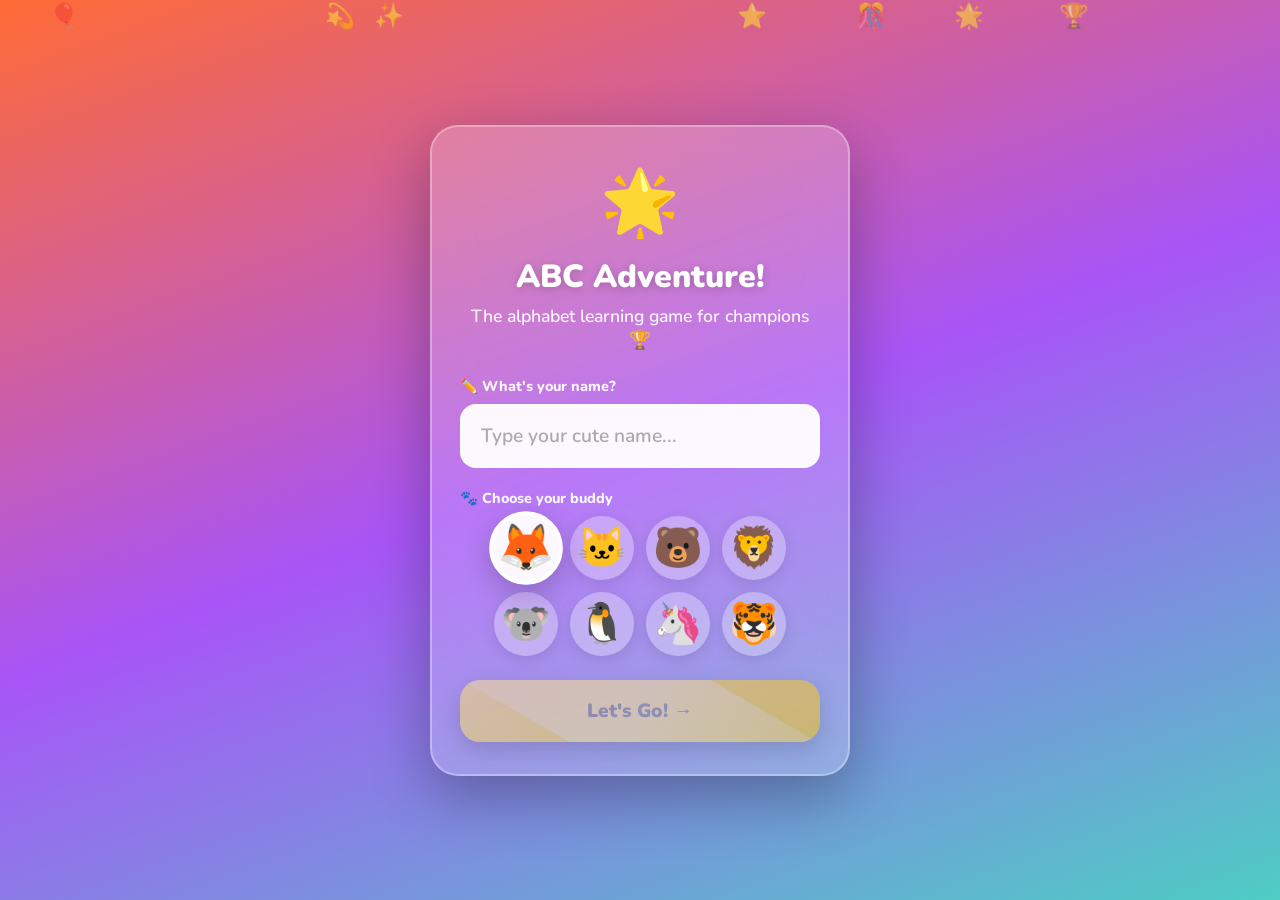
==== index.html @ 096d1abc "Integrate Google Analytics tracking script Added Google Analytics tracking code to the HTML." ====
<!DOCTYPE html>
<html lang="en">
<head>
  <!-- Google tag (gtag.js) -->
<script async src="https://www.googletagmanager.com/gtag/js?id=G-Y7T3R0W413"></script>
<script>
  window.dataLayer = window.dataLayer || [];
  function gtag(){dataLayer.push(arguments);}
  gtag('js', new Date());

  gtag('config', 'G-Y7T3R0W413');
</script>
<meta charset="UTF-8"/>
<meta name="viewport" content="width=device-width,initial-scale=1,maximum-scale=1,user-scalable=no"/>
<title>ABC Adventure MASTER 🏆</title>
<link rel="manifest" href="manifest.json"/>
<meta name="theme-color" content="#FF6B35"/>
<meta name="mobile-web-app-capable" content="yes"/>
<meta name="apple-mobile-web-app-capable" content="yes"/>
<meta name="apple-mobile-web-app-title" content="ABC Adventure"/>
<link rel="preconnect" href="https://fonts.googleapis.com"/>
<link href="https://fonts.googleapis.com/css2?family=Nunito:wght@400;600;700;800;900&display=swap" rel="stylesheet"/>
<style>
*,*::before,*::after{box-sizing:border-box;margin:0;padding:0;-webkit-tap-highlight-color:transparent}
:root{
  --p1:#FF6B35;--p2:#FF9A5C;
  --s1:#4ECDC4;--s2:#38BDF8;
  --ac:#FFE66D;--ac2:#FFC300;
  --pu:#A855F7;--pu2:#7C3AED;
  --gr:#34D399;--gr2:#059669;
  --pk:#F472B6;--rd:#EF4444;--rd2:#B91C1C;
  --bg:#FFF8EE;--card:#FFFFFF;
  --text:#1E293B;--muted:#64748B;--border:#E2E8F0;
  --shadow:0 6px 30px rgba(0,0,0,.12);
  --r:20px;--r-sm:12px;--font:'Nunito',sans-serif;
  --transition:all 0.3s cubic-bezier(0.4, 0, 0.2, 1);
}
html,body{height:100%;overflow-x:hidden;font-family:var(--font);background:var(--bg);color:var(--text);transition:var(--transition)}
button{font-family:var(--font);cursor:pointer;border:none;outline:none;transition:var(--transition)}
button:active{transform:scale(.95)}
::-webkit-scrollbar{width:6px}
::-webkit-scrollbar-thumb{background:var(--border);border-radius:3px}

/* ════════════════════════════════
   ANIMATIONS
════════════════════════════════ */
@keyframes fadeIn{from{opacity:0;transform:translateY(20px)}to{opacity:1;transform:translateY(0)}}
@keyframes float{0%,100%{transform:translateY(0)}50%{transform:translateY(-10px)}}
@keyframes pulse{0%,100%{transform:scale(1)}50%{transform:scale(1.05)}}
@keyframes shake{0%,100%{transform:translateX(0)}25%{transform:translateX(-8px)}75%{transform:translateX(8px)}}
@keyframes bounce{0%,100%{transform:translateY(0)}50%{transform:translateY(-15px)}}
@keyframes glow{0%,100%{box-shadow:0 0 5px rgba(255,107,53,0.5)}50%{box-shadow:0 0 20px rgba(255,107,53,0.8)}}
@keyframes slideInRight{from{transform:translateX(100%);opacity:0}to{transform:translateX(0);opacity:1}}
@keyframes slideInLeft{from{transform:translateX(-100%);opacity:0}to{transform:translateX(0);opacity:1}}
@keyframes pop{0%{transform:scale(0);opacity:0}70%{transform:scale(1.2)}100%{transform:scale(1);opacity:1}}
@keyframes progressFill{from{width:0%}to{width:var(--progress)}}

/* ── SCREENS ── */
.screen{display:none;padding:0 14px 100px;max-width:900px;margin:0 auto;animation:fadeIn .5s ease}
.screen.active{display:block}

/* ════════════════════════════════
   WELCOME SCREEN
════════════════════════════════ */
#sWelcome{
  position:fixed;inset:0;z-index:1000;
  background:linear-gradient(160deg,#FF6B35 0%,#A855F7 50%,#4ECDC4 100%);
  display:flex;flex-direction:column;align-items:center;justify-content:center;
  padding:24px;overflow-y:auto;
}
#sWelcome.gone{display:none}
.wlc-stars{position:absolute;inset:0;pointer-events:none;overflow:hidden}
.wlc-star{position:absolute;font-size:1.5rem;animation:float 3s ease-in-out infinite;opacity:.6}
@keyframes floatStar{from{transform:translateY(110vh) rotate(0)}to{transform:translateY(-10vh) rotate(360deg)}}
.wlc-box{
  background:rgba(255,255,255,.2);backdrop-filter:blur(20px);
  border:2px solid rgba(255,255,255,.3);border-radius:28px;
  padding:32px 28px;width:100%;max-width:420px;text-align:center;
  position:relative;z-index:2;box-shadow:0 20px 60px rgba(0,0,0,.3);
  animation:fadeIn 0.6s ease;
}
.wlc-logo{font-size:4rem;margin-bottom:8px;animation:bounce 2s ease infinite}
.wlc-title{font-size:2rem;font-weight:900;color:#fff;margin-bottom:6px;text-shadow:0 2px 10px rgba(0,0,0,.2)}
.wlc-sub{color:rgba(255,255,255,.9);font-size:1.1rem;margin-bottom:24px;font-weight:600}
.wlc-label{font-size:.9rem;font-weight:800;color:#fff;opacity:.95;text-align:left;margin-bottom:8px}
.wlc-input{
  width:100%;border-radius:16px;border:3px solid rgba(255,255,255,.5);
  background:rgba(255,255,255,.95);padding:16px 18px;
  font-family:var(--font);font-size:1.2rem;font-weight:700;color:var(--text);
  outline:none;margin-bottom:20px;transition:var(--transition);
}
.wlc-input:focus{border-color:#fff;transform:translateY(-2px);box-shadow:0 8px 25px rgba(0,0,0,.2)}
.wlc-input::placeholder{color:#aaa;font-weight:600}

/* Avatar picker */
.avatar-grid{display:flex;gap:12px;justify-content:center;flex-wrap:wrap;margin-bottom:24px}
.av-btn{
  font-size:2.5rem;width:64px;height:64px;border-radius:50%;
  background:rgba(255,255,255,.3);border:3px solid transparent;
  display:flex;align-items:center;justify-content:center;
  transition:var(--transition);cursor:pointer;box-shadow:0 4px 15px rgba(0,0,0,.1);
}
.av-btn.selected{background:rgba(255,255,255,.95);border-color:#fff;transform:scale(1.15);box-shadow:0 8px 25px rgba(0,0,0,.2)}
.av-btn:hover:not(.selected){background:rgba(255,255,255,.5);transform:translateY(-3px)}

.wlc-go{
  width:100%;background:linear-gradient(135deg,#FFE66D,#FFC300);color:#333;border-radius:var(--r);
  padding:18px;font-size:1.2rem;font-weight:900;
  box-shadow:0 8px 25px rgba(0,0,0,.3);transition:var(--transition);
  position:relative;overflow:hidden;
}
.wlc-go:hover{transform:translateY(-3px);box-shadow:0 12px 35px rgba(0,0,0,.4)}
.wlc-go:disabled{opacity:.5;cursor:not-allowed;transform:none}
.wlc-go::after{
  content:'';position:absolute;top:-50%;left:-50%;width:200%;height:200%;
  background:linear-gradient(90deg,transparent,rgba(255,255,255,.4),transparent);
  transform:rotate(30deg);transition:0.5s;
}
.wlc-go:hover::after{left:100%}

/* ── TOP BAR ── */
#topBar{
  position:sticky;top:0;z-index:100;
  background:var(--bg);border-bottom:2px dashed var(--border);
  padding:12px 14px;display:flex;align-items:center;justify-content:space-between;
  max-width:900px;margin:0 auto;backdrop-filter:blur(10px);
}
.logo{font-size:1.5rem;font-weight:900;letter-spacing:-1px;cursor:pointer;transition:var(--transition)}
.logo:hover{transform:scale(1.05)}
.logo b{color:var(--p1)}.logo i{color:var(--s1);font-style:normal}
.top-right{display:flex;align-items:center;gap:10px}
.chip{display:flex;align-items:center;gap:6px;background:var(--card);border:2px solid var(--border);border-radius:50px;padding:6px 14px;font-weight:800;font-size:.9rem;transition:var(--transition)}
.chip:hover{transform:translateY(-2px);box-shadow:var(--shadow)}
.chip.xp{border-color:var(--pu);color:var(--pu);background:linear-gradient(135deg,#faf5ff,#f3e8ff)}
.chip.streak{border-color:var(--p1);color:var(--p1);background:linear-gradient(135deg,#fff7ed,#ffedd5)}
.player-chip{
  display:flex;align-items:center;gap:8px;background:var(--card);
  border:2px solid var(--border);border-radius:50px;padding:6px 14px;
  font-weight:800;font-size:.9rem;cursor:pointer;transition:var(--transition);
}
.player-chip:hover{transform:translateY(-2px);box-shadow:var(--shadow)}
.player-chip .pc-av{font-size:1.2rem}

/* ── HOME ── */
.player-card{
  background:linear-gradient(135deg,#667EEA,#764BA2);
  border-radius:var(--r);padding:24px;color:#fff;margin-bottom:24px;
  display:flex;align-items:center;gap:20px;box-shadow:0 10px 40px rgba(102,126,234,.4);
  position:relative;overflow:hidden;
}
.player-card::before{
  content:'';position:absolute;top:-50%;right:-50%;width:100%;height:100%;
  background:radial-gradient(circle,rgba(255,255,255,.1) 0%,transparent 70%);
}
.pc-avatar-big{font-size:3.5rem;background:rgba(255,255,255,.2);border-radius:50%;
  width:80px;height:80px;display:flex;align-items:center;justify-content:center;flex-shrink:0;
  border:3px solid rgba(255,255,255,.3);animation:float 3s ease-in-out infinite}
.pc-right{flex:1;position:relative;z-index:1}
.pc-name{font-size:1.4rem;font-weight:900;margin-bottom:4px}
.pc-level{font-size:.85rem;opacity:.9;margin-bottom:12px;font-weight:700}
.xp-bar-wrap{background:rgba(255,255,255,.25);border-radius:50px;height:12px;overflow:hidden;box-shadow:inset 0 2px 4px rgba(0,0,0,.1)}
.xp-bar-fill{background:linear-gradient(90deg,#FFE66D,#FFC300);height:100%;border-radius:50px;transition:width 1s cubic-bezier(0.4, 0, 0.2, 1);box-shadow:0 0 10px rgba(255,230,109,.5)}
.pc-xp-label{font-size:.75rem;opacity:.9;margin-top:6px;font-weight:700}

.section-label{font-size:.9rem;font-weight:800;color:var(--muted);text-transform:uppercase;letter-spacing:1.5px;margin:24px 0 14px;display:flex;align-items:center;gap:8px}
.section-label::after{content:'';flex:1;height:2px;background:linear-gradient(90deg,var(--border),transparent);border-radius:2px}

/* Mode Cards */
.mode-grid{display:grid;grid-template-columns:repeat(3,1fr);gap:14px;margin-bottom:24px}
@media(max-width:640px){.mode-grid{grid-template-columns:1fr 1fr}}
.mode-card{
  border-radius:var(--r);padding:22px 16px;text-align:center;cursor:pointer;
  border:3px solid transparent;transition:var(--transition);position:relative;overflow:hidden;
  box-shadow:0 4px 15px rgba(0,0,0,.08);
}
.mode-card:hover{transform:translateY(-6px) scale(1.02);box-shadow:0 12px 35px rgba(0,0,0,.15)}
.mode-card:active{transform:translateY(-2px) scale(0.98)}
.mc-icon{font-size:3rem;display:block;margin-bottom:10px;animation:float 3s ease-in-out infinite}
.mc-title{font-size:1rem;font-weight:900;margin-bottom:4px}
.mc-sub{font-size:.75rem;opacity:.85;line-height:1.4;font-weight:600}
.mc-badge{position:absolute;top:8px;right:8px;background:rgba(255,255,255,.3);border-radius:50px;padding:3px 10px;font-size:.65rem;font-weight:800;backdrop-filter:blur(4px)}
.mc-learn{background:linear-gradient(135deg,#FF6B35,#FF9A5C);color:#fff}
.mc-speed{background:linear-gradient(135deg,#EF4444,#F97316);color:#fff}
.mc-memory{background:linear-gradient(135deg,#A855F7,#6366F1);color:#fff}
.mc-word{background:linear-gradient(135deg,#F59E0B,#EF4444);color:#fff}
.mc-case{background:linear-gradient(135deg,#10B981,#059669);color:#fff}
.mc-map{background:linear-gradient(135deg,#6366F1,#8B5CF6);color:#fff}

/* Home Stats */
.home-stats{display:grid;grid-template-columns:repeat(4,1fr);gap:12px;margin-bottom:24px}
.hs-item{background:var(--card);border-radius:var(--r-sm);padding:16px 8px;text-align:center;box-shadow:0 4px 12px rgba(0,0,0,.06);transition:var(--transition);border:2px solid transparent}
.hs-item:hover{transform:translateY(-3px);border-color:var(--p1);box-shadow:0 8px 25px rgba(0,0,0,.1)}
.hs-val{font-size:1.6rem;font-weight:900;display:block;background:linear-gradient(135deg,var(--p1),var(--pu));-webkit-background-clip:text;-webkit-text-fill-color:transparent}
.hs-lbl{font-size:.7rem;font-weight:700;color:var(--muted);text-transform:uppercase;letter-spacing:.5px;margin-top:4px}

/* Mini grid */
.mini-grid{display:grid;grid-template-columns:repeat(auto-fill,minmax(60px,1fr));gap:10px;margin-bottom:24px}
.mini-card{
  aspect-ratio:1;border-radius:14px;display:flex;flex-direction:column;align-items:center;
  justify-content:center;cursor:pointer;border:3px solid transparent;
  transition:var(--transition);font-weight:900;background:var(--card);
  box-shadow:0 3px 10px rgba(0,0,0,.08);position:relative;user-select:none;
}
.mini-card:hover{transform:scale(1.15) rotate(3deg);z-index:10;box-shadow:0 8px 25px rgba(0,0,0,.15)}
.ml{font-size:1.5rem}.me{font-size:.85rem}
.mini-card.done{border-color:var(--gr);background:linear-gradient(135deg,#f0fdf4,#dcfce7)}
.mini-card.done::after{content:'⭐';position:absolute;top:-5px;right:-5px;font-size:.8rem;animation:bounce 1s infinite}

/* Daily Challenge */
.daily-card{
  background:linear-gradient(135deg,#F59E0B,#EF4444);border-radius:var(--r);
  padding:18px;color:#fff;margin-bottom:24px;
  display:flex;align-items:center;gap:16px;cursor:pointer;
  box-shadow:0 6px 20px rgba(245,158,11,.35);transition:var(--transition);
  position:relative;overflow:hidden;
}
.daily-card:hover{transform:translateY(-3px);box-shadow:0 10px 30px rgba(245,158,11,.45)}
.daily-card.done{background:linear-gradient(135deg,#059669,#34D399);cursor:default}
.dc-emoji{font-size:3rem;flex-shrink:0;animation:float 3s ease-in-out infinite}
.dc-title{font-size:.75rem;font-weight:800;opacity:.9;text-transform:uppercase;letter-spacing:1px}
.dc-letter{font-size:1.4rem;font-weight:900}
.dc-badge{margin-left:auto;background:rgba(255,255,255,.25);border-radius:50px;padding:6px 14px;font-size:.8rem;font-weight:800;backdrop-filter:blur(4px)}

/* ── Letter Grid Screen ── */
#sLetterGrid{padding-bottom:90px}
.lg-header{display:flex;align-items:center;gap:12px;margin-bottom:20px;flex-wrap:wrap}
.lg-header h2{font-size:1.5rem;font-weight:900;margin:0}
.letter-grid-full{display:grid;grid-template-columns:repeat(4,1fr);gap:12px}
@media(min-width:640px){.letter-grid-full{grid-template-columns:repeat(6,1fr)}}
.lg-card{
  aspect-ratio:1;border-radius:18px;display:flex;flex-direction:column;
  align-items:center;justify-content:center;cursor:pointer;
  font-weight:900;transition:var(--transition);
  box-shadow:0 4px 12px rgba(0,0,0,.1);position:relative;user-select:none;
  border:3px solid transparent;background:var(--card);
}
.lg-card:active{transform:scale(.92)}
.lg-card:hover{transform:scale(1.08) translateY(-5px);box-shadow:0 12px 30px rgba(0,0,0,.15);z-index:10}
.lg-card.done{border-color:var(--gr);background:linear-gradient(135deg,#f0fdf4,#dcfce7)}
.lg-card.done::after{content:'⭐';position:absolute;top:4px;right:6px;font-size:.9rem;animation:bounce 1s infinite}
.lg-letter{font-size:2.2rem;line-height:1;font-weight:900}
.lg-emoji{font-size:1.3rem;margin-top:4px}
.lg-name{font-size:.6rem;font-weight:700;opacity:.7;margin-top:2px;text-align:center}

.mc-pal-0{background:linear-gradient(135deg,#FFF0F0,#FFE4E4)}
.mc-pal-1{background:linear-gradient(135deg,#FFF7E0,#FFEFD5)}
.mc-pal-2{background:linear-gradient(135deg,#E0F8F4,#D1FAE5)}
.mc-pal-3{background:linear-gradient(135deg,#F0EAFF,#E9D5FF)}
.mc-pal-4{background:linear-gradient(135deg,#E0F3FF,#DBEAFE)}
.mc-pal-5{background:linear-gradient(135deg,#FFF0FA,#FCE7F3)}

/* ── LEARN ── */
.back-btn{
  display:inline-flex;align-items:center;gap:8px;background:var(--card);
  border:2px solid var(--border);border-radius:50px;padding:10px 20px;
  font-weight:700;font-size:.95rem;margin-bottom:18px;transition:var(--transition);
  box-shadow:0 2px 8px rgba(0,0,0,.05);
}
.back-btn:hover{background:var(--border);transform:translateX(-3px)}
.detail-hero{border-radius:var(--r);padding:32px 24px;text-align:center;margin-bottom:20px;position:relative;overflow:hidden;box-shadow:0 10px 40px rgba(0,0,0,.15)}
.detail-hero::before{
  content:'';position:absolute;inset:0;background:radial-gradient(circle at top right,rgba(255,255,255,.2) 0%,transparent 50%);
}
.dh-letters{font-size:6rem;font-weight:900;color:#fff;display:flex;align-items:baseline;justify-content:center;gap:16px;position:relative;z-index:1;text-shadow:0 4px 15px rgba(0,0,0,.2)}
.dh-lower{font-size:3.5rem;opacity:.6}
.tts-btn{
  background:rgba(255,255,255,.6);border:2px solid rgba(255,255,255,.9);
  border-radius:50px;padding:10px 24px;font-size:1rem;font-weight:800;
  margin-top:16px;color:#333;transition:var(--transition);position:relative;z-index:1;
  backdrop-filter:blur(4px);
}
.tts-btn:hover{background:rgba(255,255,255,.95);transform:translateY(-2px);box-shadow:0 8px 25px rgba(0,0,0,.2)}
.cat-grid{display:grid;grid-template-columns:1fr 1fr;gap:14px;margin-bottom:20px}
.cat-card{
  background:var(--card);border-radius:var(--r);padding:18px 14px;
  display:flex;align-items:center;gap:12px;border:3px solid transparent;
  box-shadow:0 4px 12px rgba(0,0,0,.08);cursor:pointer;transition:var(--transition);
}
.cat-card:hover{transform:translateY(-4px) scale(1.02);box-shadow:0 12px 30px rgba(0,0,0,.12)}
.cc-emoji{font-size:2.5rem;flex-shrink:0;animation:float 3s ease-in-out infinite}
.cc-label{font-size:.7rem;font-weight:800;text-transform:uppercase;letter-spacing:1px;color:var(--muted);margin-bottom:3px}
.cc-name{font-size:1.05rem;font-weight:800;white-space:nowrap;overflow:hidden;text-overflow:ellipsis}
.cc-spk{margin-left:auto;font-size:1.2rem;opacity:.5;transition:var(--transition)}
.cat-card:hover .cc-spk{opacity:1;transform:scale(1.2)}
.cat-animal{border-color:#FED7AA;background:linear-gradient(135deg,#FFF7ED,#FFEDD5)}
.cat-food{border-color:#BBF7D0;background:linear-gradient(135deg,#F0FDF4,#DCFCE7)}
.cat-country{border-color:#BAE6FD;background:linear-gradient(135deg,#F0F9FF,#E0F2FE)}
.cat-job{border-color:#DDD6FE;background:linear-gradient(135deg,#FAF5FF,#F3E8FF)}
.story-box{background:linear-gradient(135deg,#667EEA,#764BA2);border-radius:var(--r);padding:24px;color:#fff;margin-bottom:18px;position:relative;overflow:hidden;box-shadow:0 10px 30px rgba(102,126,234,.3)}
.story-box::before{content:'📖';position:absolute;right:-10px;top:-10px;font-size:5rem;opacity:.1}
.story-box h3{font-size:.8rem;font-weight:800;opacity:.9;text-transform:uppercase;letter-spacing:1px;margin-bottom:10px}
.story-box p{font-size:1rem;line-height:1.8;font-weight:600}
.story-tts{background:rgba(255,255,255,.25);border:2px solid rgba(255,255,255,.5);border-radius:50px;padding:8px 18px;color:#fff;font-weight:800;font-size:.9rem;margin-top:14px;display:inline-flex;align-items:center;gap:8px;transition:var(--transition);cursor:pointer}
.story-tts:hover{background:rgba(255,255,255,.4);transform:translateY(-2px)}
.quiz-launch{
  width:100%;border-radius:var(--r);padding:18px;font-size:1.1rem;font-weight:900;
  background:linear-gradient(135deg,var(--p1),var(--p2));color:#fff;
  box-shadow:0 6px 20px rgba(255,107,53,.4);transition:var(--transition);
  display:flex;align-items:center;justify-content:center;gap:10px;margin-bottom:12px;
}
.quiz-launch:hover{transform:translateY(-3px);box-shadow:0 10px 30px rgba(255,107,53,.5)}
.trace-btn{
  width:100%;border-radius:var(--r);padding:16px;font-size:1rem;font-weight:800;
  background:linear-gradient(135deg,#6366F1,#8B5CF6);color:#fff;
  box-shadow:0 6px 20px rgba(99,102,241,.4);transition:var(--transition);
  display:flex;align-items:center;justify-content:center;gap:10px;
}
.trace-btn:hover{transform:translateY(-3px);box-shadow:0 10px 30px rgba(99,102,241,.5)}

/* ── QUIZ ── */
.quiz-top{display:flex;align-items:center;justify-content:space-between;margin-bottom:20px;flex-wrap:wrap;gap:10px}
.q-dots{display:flex;gap:8px}
.q-dot{width:12px;height:12px;border-radius:50%;background:var(--border);transition:var(--transition);position:relative}
.q-dot.active{background:var(--p1);transform:scale(1.3);animation:pulse 1s infinite}
.q-dot.ok{background:var(--gr);transform:scale(1.1)}
.q-dot.bad{background:var(--rd);transform:scale(1.1)}
.streak-badge{background:linear-gradient(135deg,var(--ac),var(--ac2));border-radius:50px;padding:6px 16px;font-size:.9rem;font-weight:800;box-shadow:0 4px 12px rgba(255,230,109,.4);animation:float 3s ease-in-out infinite}
.q-box{background:var(--card);border-radius:var(--r);padding:32px 24px;text-align:center;margin-bottom:18px;box-shadow:var(--shadow);border:3px solid transparent;transition:var(--transition)}
.q-box:hover{border-color:var(--p1)}
.q-emoji{font-size:4rem;display:block;margin-bottom:14px;animation:pop .5s ease}
.q-text{font-size:1.2rem;font-weight:800;line-height:1.5}
.q-hint{font-size:.85rem;color:var(--muted);margin-top:8px;font-weight:600}
.choices{display:grid;grid-template-columns:1fr 1fr;gap:12px;margin-bottom:16px}
.choice{
  background:var(--card);border:3px solid var(--border);border-radius:var(--r);
  padding:18px 12px;font-size:1rem;font-weight:700;text-align:center;
  transition:var(--transition);display:flex;flex-direction:column;align-items:center;gap:8px;line-height:1.3;
  box-shadow:0 4px 12px rgba(0,0,0,.05);
}
.choice .ce{font-size:2rem}
.choice:hover:not(:disabled){border-color:var(--p1);background:linear-gradient(135deg,#FFF5F2,#FFF0F0);transform:translateY(-4px);box-shadow:0 8px 25px rgba(255,107,53,.2)}
.choice.ok{border-color:var(--gr);background:linear-gradient(135deg,#F0FDF4,#DCFCE7);animation:pop .3s ease}
.choice.bad{border-color:var(--rd);background:linear-gradient(135deg,#FEF2F2,#FEE2E2);animation:shake .5s ease}
.choice:disabled{cursor:default;opacity:.7}
.fb-box{border-radius:var(--r);padding:16px;font-size:1.1rem;font-weight:800;text-align:center;display:none;animation:pop .4s ease;margin-bottom:14px}
.fb-box.ok{background:linear-gradient(135deg,#D1FAE5,#A7F3D0);color:#065F46}
.fb-box.bad{background:linear-gradient(135deg,#FEE2E2,#FECACA);color:#991B1B}
.next-q{width:100%;background:linear-gradient(135deg,var(--s1),var(--s2));color:#fff;border-radius:var(--r);padding:16px;font-size:1.05rem;font-weight:800;display:none;box-shadow:0 6px 20px rgba(78,205,196,.4);transition:var(--transition)}
.next-q.show{display:block}
.next-q:hover{transform:translateY(-3px);box-shadow:0 10px 30px rgba(78,205,196,.5)}

/* ── SPEED RACE ── */
.speed-hud{background:var(--card);border-radius:var(--r);padding:16px 20px;display:flex;align-items:center;gap:16px;margin-bottom:16px;box-shadow:0 4px 15px rgba(0,0,0,.08)}
.timer-ring-wrap{position:relative;width:60px;height:60px;flex-shrink:0}
.timer-ring-svg{width:60px;height:60px;transform:rotate(-90deg)}
.timer-ring-bg{fill:none;stroke:var(--border);stroke-width:6}
.timer-ring-fill{fill:none;stroke:var(--gr);stroke-width:6;stroke-linecap:round;transition:stroke-dashoffset .05s linear,stroke .5s}
.timer-val{position:absolute;inset:0;display:flex;align-items:center;justify-content:center;font-size:1.1rem;font-weight:900}
.hud-score{flex:1}
.hud-score .hs-num{font-size:1.8rem;font-weight:900;line-height:1;background:linear-gradient(135deg,var(--p1),var(--pu));-webkit-background-clip:text;-webkit-text-fill-color:transparent}
.hud-score .hs-lbl{font-size:.7rem;color:var(--muted);font-weight:700;text-transform:uppercase;letter-spacing:1px}
.hearts-row{display:flex;gap:4px;font-size:1.5rem}
.combo-banner{text-align:center;border-radius:var(--r-sm);padding:10px;font-size:1rem;font-weight:800;margin-bottom:14px;transition:var(--animation);box-shadow:0 4px 12px rgba(0,0,0,.1)}
.combo-x1{background:#E2E8F0;color:var(--muted)}
.combo-x2{background:#FEF9C3;color:#92400E;animation:pulse 2s infinite}
.combo-x3{background:#FEE2E2;color:var(--rd2);animation:pulse 1s infinite}
.combo-x4{background:linear-gradient(90deg,#FFE66D,#FF6B35);color:#fff;animation:glow 1s infinite}
.score-pop{position:fixed;pointer-events:none;font-size:1.5rem;font-weight:900;color:var(--ac2);z-index:999;animation:scoreFly 1s ease forwards;text-shadow:0 2px 10px rgba(0,0,0,.2)}
@keyframes scoreFly{0%{transform:translateY(0) scale(1);opacity:1}100%{transform:translateY(-100px) scale(1.5);opacity:0}}

/* ── MEMORY MATCH ── */
.memory-hud{display:flex;align-items:center;justify-content:space-between;background:var(--card);border-radius:var(--r);padding:14px 18px;margin-bottom:16px;box-shadow:0 4px 15px rgba(0,0,0,.08)}
.mem-stat .ms-val{font-size:1.5rem;font-weight:900;display:block;text-align:center;background:linear-gradient(135deg,var(--pu),var(--s1));-webkit-background-clip:text;-webkit-text-fill-color:transparent}
.mem-stat .ms-lbl{font-size:.65rem;font-weight:700;color:var(--muted);text-transform:uppercase;letter-spacing:.5px;text-align:center}
.memory-grid{display:grid;grid-template-columns:repeat(4,1fr);gap:12px;perspective:800px;margin-bottom:16px}
.mem-card{aspect-ratio:1;border-radius:16px;cursor:pointer;transform-style:preserve-3d;transition:transform .5s cubic-bezier(.4,0,.2,1);position:relative}
.mem-card.flipped{transform:rotateY(180deg)}
.mem-card.matched{transform:rotateY(180deg);animation:pulse .5s ease}
.mem-card.matched .card-back{background:linear-gradient(135deg,var(--gr),#86EFAC)!important;border-color:var(--gr2)!important}
.card-front,.card-back{position:absolute;inset:0;border-radius:16px;display:flex;align-items:center;justify-content:center;backface-visibility:hidden;-webkit-backface-visibility:hidden;border:3px solid transparent;box-shadow:0 4px 12px rgba(0,0,0,.1)}
.card-front{background:linear-gradient(135deg,var(--pu),var(--pu2));font-size:2rem;color:rgba(255,255,255,.3);border-color:var(--pu2);transition:var(--transition)}
.card-front::before{content:'❓';font-size:2.5rem;filter:grayscale(1)}
.mem-card:hover .card-front{transform:scale(1.05)}
.card-back{transform:rotateY(180deg);background:var(--card);border-color:var(--border);font-size:1.8rem;font-weight:900;flex-direction:column;gap:4px}
.cb-letter{font-size:2rem;font-weight:900;color:var(--p1)}
.cb-emoji{font-size:1.8rem}

/* ── WORD BUILDER ── */
.word-hud{background:var(--card);border-radius:var(--r);padding:14px 18px;display:flex;justify-content:space-between;align-items:center;margin-bottom:16px;box-shadow:0 4px 15px rgba(0,0,0,.08)}
.word-stage{background:var(--card);border-radius:var(--r);padding:28px 20px;text-align:center;margin-bottom:16px;box-shadow:var(--shadow);border:3px solid transparent;transition:var(--transition)}
.word-stage:hover{border-color:var(--p1)}
.word-emoji{font-size:4rem;display:block;margin-bottom:14px;animation:float 3s ease-in-out infinite}
.word-prompt{font-size:1rem;font-weight:800;color:var(--muted);margin-bottom:18px}
.word-blanks{display:flex;gap:10px;justify-content:center;flex-wrap:wrap;margin-bottom:8px}
.word-blank{
  width:50px;height:58px;border-radius:var(--r-sm);border:3px solid var(--border);
  display:flex;align-items:center;justify-content:center;font-size:1.8rem;font-weight:900;
  background:var(--bg);transition:var(--transition);box-shadow:inset 0 2px 8px rgba(0,0,0,.05);
}
.word-blank.filled{border-color:var(--gr);background:linear-gradient(135deg,#F0FDF4,#DCFCE7);color:var(--gr2);animation:pop .3s ease}
.word-blank.wrong-letter{border-color:var(--rd);background:linear-gradient(135deg,#FEF2F2,#FEE2E2);animation:shake .4s ease}
.word-tiles{display:flex;gap:10px;justify-content:center;flex-wrap:wrap;margin-top:12px}
.word-tile{
  width:50px;height:50px;border-radius:var(--r-sm);background:linear-gradient(135deg,var(--pu),var(--pu2));
  color:#fff;font-size:1.5rem;font-weight:900;display:flex;align-items:center;justify-content:center;
  cursor:pointer;transition:var(--transition);box-shadow:0 4px 12px rgba(168,85,247,.35);
}
.word-tile:hover{transform:translateY(-5px) scale(1.1);box-shadow:0 8px 20px rgba(168,85,247,.5)}
.word-tile.used{opacity:.3;cursor:default;transform:none;box-shadow:none}

/* ── CASE MATCH ── */
.case-hud{background:var(--card);border-radius:var(--r);padding:14px 18px;display:flex;justify-content:space-between;align-items:center;margin-bottom:16px;box-shadow:0 4px 15px rgba(0,0,0,.08)}
.case-grid{display:grid;grid-template-columns:repeat(6,1fr);gap:10px;margin-bottom:18px}
.case-card{
  aspect-ratio:1;border-radius:var(--r-sm);display:flex;align-items:center;justify-content:center;
  font-size:1.6rem;font-weight:900;cursor:pointer;border:3px solid transparent;
  transition:var(--transition);box-shadow:0 4px 12px rgba(0,0,0,.1);
}
.case-card:hover{transform:scale(1.15);z-index:10}
.case-card.upper{background:linear-gradient(135deg,#FF6B35,#FF9A5C);color:#fff;font-size:1.8rem}
.case-card.lower{background:linear-gradient(135deg,#4ECDC4,#38BDF8);color:#fff;font-size:1.5rem}
.case-card.selected{border-color:#fff;transform:scale(1.15);box-shadow:0 0 20px rgba(255,255,255,.5);animation:glow 1s infinite}
.case-card.matched{background:linear-gradient(135deg,var(--gr),#86EFAC)!important;border-color:var(--gr2)!important;cursor:default;animation:pop .5s ease}
.case-card.wrong{animation:shake .4s ease}
.case-divider{text-align:center;font-size:.85rem;font-weight:800;color:var(--muted);padding:10px 0;text-transform:uppercase;letter-spacing:1px;margin-bottom:10px;background:var(--bg);border-radius:8px}

/* ── RESULT ── */
.result-card{background:var(--card);border-radius:var(--r);padding:32px 24px;text-align:center;box-shadow:var(--shadow);border:3px solid transparent;transition:var(--transition)}
.result-card:hover{border-color:var(--p1)}
.res-trophy{font-size:5rem;display:block;animation:bounce 1s ease;margin-bottom:10px}
.res-title{font-size:1.8rem;font-weight:900;margin:10px 0 6px;background:linear-gradient(135deg,var(--p1),var(--pu));-webkit-background-clip:text;-webkit-text-fill-color:transparent}
.res-sub{color:var(--muted);font-size:1rem;margin-bottom:18px;font-weight:600}
.res-stars{font-size:2.5rem;margin-bottom:16px;letter-spacing:6px;animation:pop .5s ease}
.res-xp{background:linear-gradient(135deg,var(--pu),var(--pu2));color:#fff;border-radius:var(--r-sm);padding:12px 24px;font-size:1.1rem;font-weight:900;display:inline-block;margin-bottom:20px;box-shadow:0 6px 20px rgba(168,85,247,.4);animation:float 3s ease-in-out infinite}
.res-grid{display:grid;grid-template-columns:repeat(3,1fr);gap:12px;margin-bottom:24px}
.rg-item{background:var(--bg);border-radius:14px;padding:14px 8px;transition:var(--transition)}
.rg-item:hover{transform:translateY(-3px);box-shadow:0 6px 15px rgba(0,0,0,.1)}
.rg-val{font-size:1.6rem;font-weight:900;display:block;color:var(--p1)}
.rg-lbl{font-size:.7rem;font-weight:700;color:var(--muted);text-transform:uppercase;letter-spacing:.5px;margin-top:4px}
.res-actions{display:flex;gap:12px}
.btn-sec{flex:1;background:var(--border);border-radius:var(--r);padding:14px;font-size:1rem;font-weight:800;transition:var(--transition);color:var(--text);box-shadow:0 4px 12px rgba(0,0,0,.08)}
.btn-sec:hover{background:#CBD5E1;transform:translateY(-2px)}
.btn-pri{flex:1;background:linear-gradient(135deg,var(--p1),var(--p2));color:#fff;border-radius:var(--r);padding:14px;font-size:1rem;font-weight:900;box-shadow:0 6px 20px rgba(255,107,53,.35);transition:var(--transition)}
.btn-pri:hover{transform:translateY(-3px);box-shadow:0 10px 30px rgba(255,107,53,.45)}

/* ════════════════════════════════
   HALL OF FAME
════════════════════════════════ */
.hof-level{background:linear-gradient(135deg,#F59E0B,#EAB308);border-radius:var(--r);padding:24px;color:#fff;text-align:center;margin-bottom:20px;box-shadow:0 10px 30px rgba(245,158,11,.3);position:relative;overflow:hidden}
.hof-level::before{content:'';position:absolute;inset:0;background:radial-gradient(circle at top right,rgba(255,255,255,.2) 0%,transparent 50%)}
.lv-icon{font-size:4rem;display:block;margin-bottom:8px;animation:float 3s ease-in-out infinite;position:relative;z-index:1}
.lv-name{font-size:1.4rem;font-weight:900;position:relative;z-index:1}
.lv-next{font-size:.9rem;opacity:.9;margin-top:6px;position:relative;z-index:1;font-weight:600}
.xp-big-bar{background:rgba(255,255,255,.3);border-radius:50px;height:14px;margin-top:14px;overflow:hidden;position:relative;z-index:1;box-shadow:inset 0 2px 4px rgba(0,0,0,.1)}
.xp-big-fill{background:linear-gradient(90deg,#fff,#FFE66D);height:100%;border-radius:50px;transition:width 1s cubic-bezier(0.4, 0, 0.2, 1);box-shadow:0 0 10px rgba(255,230,109,.5)}

.ach-grid{display:grid;grid-template-columns:repeat(auto-fill,minmax(120px,1fr));gap:12px;margin-bottom:24px}
.ach-item{background:var(--card);border-radius:var(--r-sm);padding:16px 12px;text-align:center;border:3px solid var(--border);transition:var(--transition);position:relative;overflow:hidden}
.ach-item.earned{border-color:var(--ac);background:linear-gradient(135deg,#FFFDE7,#FEF9C3);animation:pop .5s ease}
.ach-item:hover{transform:translateY(-4px);box-shadow:0 8px 25px rgba(0,0,0,.1)}
.ach-item.earned::before{content:'';position:absolute;inset:0;background:linear-gradient(135deg,transparent,rgba(255,230,109,.2));pointer-events:none}
.ai-icon{font-size:2.2rem;display:block;margin-bottom:8px}
.ai-name{font-size:.85rem;font-weight:800}
.ai-desc{font-size:.7rem;color:var(--muted);margin-top:4px;font-weight:600}

/* CuteLearners List */
.cl-header{
  background:linear-gradient(135deg,#667EEA,#764BA2);
  border-radius:var(--r) var(--r) 0 0;padding:18px;color:#fff;display:flex;align-items:center;gap:14px;
  box-shadow:0 4px 15px rgba(102,126,234,.3);
}
.cl-header .cl-icon{font-size:2rem}
.cl-header h3{font-size:1.2rem;font-weight:900}
.cl-header p{font-size:.8rem;opacity:.9;font-weight:600}
.cl-table{background:var(--card);border-radius:0 0 var(--r) var(--r);overflow:hidden;box-shadow:0 4px 20px rgba(0,0,0,.1);margin-bottom:24px}
.cl-row{
  display:grid;grid-template-columns:50px 1fr auto;
  align-items:center;padding:16px;border-bottom:1px solid var(--border);
  gap:12px;transition:var(--transition);
}
.cl-row:last-child{border-bottom:none}
.cl-row:hover{background:var(--bg)}
.cl-row.me{background:linear-gradient(90deg,#FFF9E6,#FFFDE7)!important;font-weight:800;border-left:4px solid var(--ac)}
.cl-rank{font-size:1.6rem;text-align:center;flex-shrink:0}
.cl-player{display:flex;align-items:center;gap:10px;min-width:0}
.cl-av{font-size:1.6rem;flex-shrink:0}
.cl-info{min-width:0}
.cl-pname{font-size:1rem;font-weight:800;white-space:nowrap;overflow:hidden;text-overflow:ellipsis}
.cl-psub{font-size:.75rem;color:var(--muted);font-weight:600}
.cl-score{text-align:right}
.cl-xp{font-size:1.2rem;font-weight:900;color:var(--pu)}
.cl-xplbl{font-size:.7rem;color:var(--muted);font-weight:700;text-transform:uppercase;letter-spacing:.5px}
.cl-empty{padding:28px;text-align:center;color:var(--muted);font-size:1rem;font-weight:600}

/* My scores mini-table */
.scores-table{background:var(--card);border-radius:var(--r);overflow:hidden;box-shadow:0 4px 15px rgba(0,0,0,.08);margin-bottom:24px}
.sc-row{display:grid;grid-template-columns:40px 1fr 1fr 1fr;padding:12px 16px;border-bottom:1px solid var(--border);align-items:center;font-size:.95rem;transition:var(--transition)}
.sc-row:hover{background:var(--bg)}
.sc-row:last-child{border-bottom:none}
.sc-row.hdr{background:var(--bg);font-weight:800;font-size:.75rem;text-transform:uppercase;letter-spacing:.5px;color:var(--muted)}

/* ── PARENT REPORT ── */
#sReport{padding-bottom:100px}
.report-header{
  background:linear-gradient(135deg,#374151,#1F2937);border-radius:var(--r);padding:28px;color:#fff;text-align:center;margin-bottom:24px;
  box-shadow:0 10px 30px rgba(0,0,0,.3);position:relative;overflow:hidden;
}
.report-header::before{
  content:'';position:absolute;inset:0;background:radial-gradient(circle at top right,rgba(255,255,255,.1) 0%,transparent 50%);
}
.report-header h2{font-size:1.8rem;font-weight:900;margin-bottom:8px;position:relative;z-index:1}
.report-date{font-size:.9rem;opacity:.8;font-weight:600;position:relative;z-index:1}
.report-stat-grid{display:grid;grid-template-columns:repeat(2,1fr);gap:14px;margin-bottom:24px}
@media(min-width:640px){.report-stat-grid{grid-template-columns:repeat(4,1fr)}}
.rp-stat{background:var(--card);border-radius:var(--r);padding:20px 16px;text-align:center;box-shadow:0 4px 15px rgba(0,0,0,.08);transition:var(--transition);border:3px solid transparent}
.rp-stat:hover{transform:translateY(-4px);border-color:var(--p1);box-shadow:0 10px 30px rgba(0,0,0,.12)}
.rp-val{font-size:2rem;font-weight:900;display:block;margin-bottom:6px;background:linear-gradient(135deg,var(--p1),var(--pu));-webkit-background-clip:text;-webkit-text-fill-color:transparent}
.rp-lbl{font-size:.75rem;font-weight:700;color:var(--muted);text-transform:uppercase;letter-spacing:.5px}
.letter-mastery{background:var(--card);border-radius:var(--r);padding:20px;box-shadow:0 4px 15px rgba(0,0,0,.08);margin-bottom:24px}
.lm-header{display:flex;align-items:center;justify-content:space-between;margin-bottom:16px}
.lm-title{font-size:1.1rem;font-weight:900}
.lm-legend{display:flex;gap:12px;font-size:.75rem;font-weight:700;color:var(--muted)}
.lm-row{display:flex;align-items:center;gap:12px;padding:10px 0;border-bottom:1px solid var(--border);transition:var(--transition)}
.lm-row:hover{background:var(--bg);margin:0 -10px;padding:10px;border-radius:8px}
.lm-row:last-child{border-bottom:none}
.lm-letter{font-size:1.3rem;font-weight:900;width:32px;height:32px;display:flex;align-items:center;justify-content:center;background:linear-gradient(135deg,var(--p1),var(--p2));color:#fff;border-radius:50%}
.lm-bar-wrap{flex:1;background:var(--border);border-radius:50px;height:10px;overflow:hidden;box-shadow:inset 0 2px 4px rgba(0,0,0,.1)}
.lm-bar{height:100%;border-radius:50px;background:linear-gradient(90deg,var(--gr),var(--s1));transition:width 1s cubic-bezier(0.4, 0, 0.2, 1);position:relative}
.lm-bar::after{
  content:'';position:absolute;top:0;left:0;right:0;bottom:0;
  background:linear-gradient(90deg,transparent,rgba(255,255,255,.3),transparent);
  animation:shimmer 2s infinite;
}
@keyframes shimmer{0%{transform:translateX(-100%)}100%{transform:translateX(100%)}}
.lm-stars{font-size:1rem;width:60px;text-align:right;font-weight:800}
.category-weakness{background:var(--card);border-radius:var(--r);padding:20px;box-shadow:0 4px 15px rgba(0,0,0,.08);margin-bottom:24px}
.cw-title{font-size:1.1rem;font-weight:900;margin-bottom:16px;display:flex;align-items:center;gap:8px}
.cw-item{display:flex;align-items:center;gap:12px;margin-bottom:12px;padding:12px;background:var(--bg);border-radius:12px;transition:var(--transition)}
.cw-item:hover{transform:translateX(5px)}
.cw-cat{font-weight:800;flex:1}
.cw-bar{flex:2;height:8px;background:var(--border);border-radius:50px;overflow:hidden}
.cw-fill{height:100%;background:linear-gradient(90deg,var(--rd),var(--p1));border-radius:50px;transition:width 1s ease}
.cw-count{font-weight:900;color:var(--rd);min-width:40px;text-align:right}

/* ── BOTTOM NAV ── */
.bottom-nav{position:fixed;bottom:0;left:0;right:0;background:#fff;border-top:2px solid var(--border);display:flex;justify-content:space-around;padding:12px 0 max(12px,env(safe-area-inset-bottom));z-index:200;box-shadow:0 -4px 20px rgba(0,0,0,.08)}
.nav-btn{display:flex;flex-direction:column;align-items:center;gap:4px;background:none;padding:6px 20px;border-radius:16px;transition:var(--transition);position:relative}
.nav-btn:hover{background:var(--bg)}
.nb-icon{font-size:1.5rem;transition:var(--transition)}
.nb-label{font-size:.7rem;font-weight:800;color:var(--muted);transition:var(--transition)}
.nav-btn.active .nb-label{color:var(--p1)}
.nav-btn.active .nb-icon{transform:translateY(-4px)}
.nav-btn.active::before{
  content:'';position:absolute;top:-14px;width:40px;height:4px;background:var(--p1);border-radius:2px;
}

/* ── OVERLAYS ── */
.overlay{position:fixed;inset:0;background:rgba(0,0,0,.6);backdrop-filter:blur(4px);z-index:500;display:none;align-items:flex-end;justify-content:center;padding:16px}
.overlay.open{display:flex}
.modal{background:#fff;border-radius:28px 28px 0 0;padding:28px 24px 42px;width:100%;max-width:480px;text-align:center;animation:slideUp .4s ease;box-shadow:0 -10px 40px rgba(0,0,0,.3)}
@keyframes slideUp{from{transform:translateY(100%)}to{transform:translateY(0)}}
.modal .m-icon{font-size:4rem;display:block;margin-bottom:12px;animation:bounce 1s infinite}
.modal .m-title{font-size:1.5rem;font-weight:900;margin-bottom:10px}
.modal .m-sub{color:var(--muted);font-size:.95rem;margin-bottom:24px;line-height:1.6;font-weight:600}
.m-btn-pri{width:100%;background:linear-gradient(135deg,var(--pu),var(--pu2));color:#fff;border-radius:var(--r);padding:16px;font-size:1rem;font-weight:800;margin-bottom:10px;box-shadow:0 6px 20px rgba(168,85,247,.4);transition:var(--transition)}
.m-btn-pri:hover{transform:translateY(-3px);box-shadow:0 10px 30px rgba(168,85,247,.5)}
.m-btn-demo{width:100%;background:linear-gradient(135deg,var(--ac),var(--ac2));color:#333;border-radius:var(--r);padding:14px;font-size:.95rem;font-weight:800;margin-bottom:10px;transition:var(--transition)}
.m-btn-demo:hover{transform:translateY(-3px)}
.m-btn-close{background:none;color:var(--muted);font-size:.95rem;font-weight:700;padding:8px;transition:var(--transition)}
.m-btn-close:hover{color:var(--text)}

/* Parent PIN */
.pin-zone{margin-top:16px;text-align:left;display:none;background:var(--bg);padding:16px;border-radius:var(--r-sm)}
.pin-zone.show{display:block}
.pin-input{width:100%;border:3px solid var(--border);border-radius:14px;padding:14px 18px;font-family:var(--font);font-size:1.2rem;font-weight:700;outline:none;letter-spacing:8px;text-align:center;transition:var(--transition)}
.pin-input:focus{border-color:var(--gr);box-shadow:0 0 0 4px rgba(52,211,153,.2)}
.pin-btn{width:100%;margin-top:12px;background:linear-gradient(135deg,var(--gr),var(--gr2));color:#fff;border-radius:14px;padding:14px;font-size:1rem;font-weight:800;transition:var(--transition);box-shadow:0 4px 15px rgba(52,211,153,.4)}
.pin-btn:hover{transform:translateY(-3px);box-shadow:0 8px 25px rgba(52,211,153,.5)}
.pin-hint{font-size:.75rem;color:var(--muted);margin-top:10px;text-align:center;font-weight:600}

/* Level Up */
#levelUpModal .modal{background:linear-gradient(135deg,#667EEA,#764BA2);color:#fff;border-radius:24px;margin:20px;max-width:none;padding:40px 30px}
#levelUpModal .m-title{color:#fff;font-size:2rem}
#levelUpModal .m-sub{color:rgba(255,255,255,.9);font-size:1.1rem}
#levelUpModal .lu-btn{background:var(--ac);color:#333;border-radius:var(--r);padding:16px;font-size:1.1rem;font-weight:900;width:100%;box-shadow:0 6px 20px rgba(255,230,109,.5);transition:var(--transition);margin-top:20px}
#levelUpModal .lu-btn:hover{transform:translateY(-3px);box-shadow:0 10px 30px rgba(255,230,109,.6)}

/* ── TOASTS & FX ── */
#achToast{position:fixed;top:80px;left:50%;transform:translateX(-50%) translateY(-150px);background:linear-gradient(135deg,var(--ac2),#F59E0B);color:#fff;border-radius:50px;padding:12px 24px;font-weight:800;font-size:1rem;z-index:999;transition:transform .5s cubic-bezier(.68,-0.55,.265,1.55);white-space:nowrap;box-shadow:0 8px 30px rgba(245,158,11,.5);display:flex;align-items:center;gap:10px}
#achToast.show{transform:translateX(-50%) translateY(0)}
#achToast::before{content:'🏆';font-size:1.3rem}

#confetti{position:fixed;top:50%;left:50%;pointer-events:none;z-index:999}
.cp{position:absolute;font-size:1.5rem;animation:cpFly var(--dur) ease forwards}
@keyframes cpFly{0%{transform:translate(0,0) rotate(0);opacity:1}100%{transform:translate(var(--tx),var(--ty)) rotate(720deg);opacity:0}}

#countdownOverlay{position:fixed;inset:0;background:rgba(0,0,0,.8);backdrop-filter:blur(8px);z-index:600;display:none;align-items:center;justify-content:center;flex-direction:column}
#countdownOverlay.show{display:flex}
.cd-text{font-size:1.6rem;color:rgba(255,255,255,.9);font-weight:800;margin-bottom:20px;text-shadow:0 2px 10px rgba(0,0,0,.3)}
.cd-num{font-size:8rem;font-weight:900;color:#fff;animation:cdPop 1s ease forwards;text-shadow:0 4px 20px rgba(0,0,0,.3)}
@keyframes cdPop{0%{transform:scale(.3);opacity:0}50%{transform:scale(1.2);opacity:1}100%{transform:scale(1.5);opacity:0}}

/* ══════════ DARK MODE ══════════ */
[data-theme="dark"]{
  --bg:#0F172A;--card:#1E293B;--text:#F1F5F9;--muted:#94A3B8;--border:#334155;
  --shadow:0 6px 30px rgba(0,0,0,.5);
}
[data-theme="dark"] .bottom-nav{background:#1E293B;border-color:#334155}
[data-theme="dark"] .choice{background:#1E293B;border-color:#334155}
[data-theme="dark"] .result-card,[data-theme="dark"] .q-box,[data-theme="dark"] .speed-hud,
[data-theme="dark"] .memory-hud,[data-theme="dark"] .modal{background:#1E293B}
[data-theme="dark"] .hs-item,[data-theme="dark"] .scores-table,[data-theme="dark"] .cl-table,
[data-theme="dark"] .cat-card,[data-theme="dark"] .ach-item,[data-theme="dark"] .sc-row.hdr{background:#0F172A}
[data-theme="dark"] .cat-animal{background:#2a1a0e;border-color:#7c4a1e}
[data-theme="dark"] .cat-food{background:#0e2a1a;border-color:#1e7c4a}
[data-theme="dark"] .cat-country{background:#0e1a2a;border-color:#1e4a7c}
[data-theme="dark"] .cat-job{background:#1a0e2a;border-color:#4a1e7c}
[data-theme="dark"] .btn-sec{background:#334155;color:#F1F5F9}
[data-theme="dark"] .back-btn{background:#1E293B;border-color:#334155;color:#F1F5F9}
[data-theme="dark"] .mc-pal-0{background:linear-gradient(135deg,#2a1810,#3d2418)}
[data-theme="dark"] .mc-pal-1{background:linear-gradient(135deg,#2a2210,#3d3218)}
[data-theme="dark"] .mc-pal-2{background:linear-gradient(135deg,#102a28,#18403d)}
[data-theme="dark"] .mc-pal-3{background:linear-gradient(135deg,#1e1030,#321850)}
[data-theme="dark"] .mc-pal-4{background:linear-gradient(135deg,#102030,#184050)}
[data-theme="dark"] .mc-pal-5{background:linear-gradient(135deg,#2a1020,#401830)}
[data-theme="dark"] .fb-box.ok{background:#052e16;color:#86efac}
[data-theme="dark"] .fb-box.bad{background:#3b0a0a;color:#fca5a5}
[data-theme="dark"] #topBar{background:#0F172A;border-color:#334155}
[data-theme="dark"] .player-chip,[data-theme="dark"] .chip{background:#1E293B;border-color:#334155}
[data-theme="dark"] .daily-card{box-shadow:0 6px 20px rgba(245,158,11,.2)}
[data-theme="dark"] .mini-card.done{background:linear-gradient(135deg,#052e16,#0f3d28)}
[data-theme="dark"] .word-blank{background:#0F172A}
[data-theme="dark"] .case-card.upper{box-shadow:0 4px 12px rgba(255,107,53,.3)}
[data-theme="dark"] .case-card.lower{box-shadow:0 4px 12px rgba(78,205,196,.3)}

/* ══════════ TOPBAR ICON BUTTONS ══════════ */
.tb-icon{background:none;border:2px solid var(--border);border-radius:50%;width:38px;height:38px;
  font-size:1.1rem;display:flex;align-items:center;justify-content:center;transition:var(--transition);cursor:pointer}
.tb-icon:hover{background:var(--border);transform:scale(1.1) rotate(10deg)}

/* ══════════ TRACING OVERLAY ══════════ */
#traceOverlay{position:fixed;inset:0;background:rgba(0,0,0,.8);backdrop-filter:blur(8px);z-index:600;display:none;
  align-items:center;justify-content:center;flex-direction:column;gap:16px;padding:20px}
#traceOverlay.show{display:flex}
.trace-box{background:#fff;border-radius:var(--r);padding:24px;text-align:center;width:100%;max-width:400px;box-shadow:0 20px 60px rgba(0,0,0,.4)}
.trace-title{font-size:1.3rem;font-weight:900;margin-bottom:16px;color:var(--text)}
#traceCanvas{display:block;border-radius:var(--r-sm);border:4px solid var(--border);touch-action:none;cursor:crosshair;margin:0 auto;box-shadow:0 4px 15px rgba(0,0,0,.1)}
.trace-actions{display:flex;gap:12px;margin-top:16px}

/* ══════════ ADVENTURE MAP ══════════ */
#sMap{padding-bottom:100px}
.map-header{background:linear-gradient(135deg,#0EA5E9,#6366F1);border-radius:var(--r);padding:24px;color:#fff;margin-bottom:24px;text-align:center;box-shadow:0 10px 30px rgba(14,165,233,.3)}
.map-header h2{font-size:1.4rem;font-weight:900;margin-bottom:6px}
.map-header p{font-size:.85rem;opacity:.9;font-weight:600}
.map-progress{background:rgba(255,255,255,.25);border-radius:50px;height:12px;margin-top:14px;overflow:hidden;box-shadow:inset 0 2px 4px rgba(0,0,0,.1)}
.map-progress-fill{background:linear-gradient(90deg,#fff,#FFE66D);height:100%;border-radius:50px;transition:width 1s cubic-bezier(0.4, 0, 0.2, 1)}
.map-row{display:flex;align-items:center;justify-content:center;gap:8px;margin-bottom:8px;position:relative}
.map-row.rev{flex-direction:row-reverse}
.map-connector-h{flex:1;height:4px;background:var(--border);border-radius:2px;max-width:24px;transition:var(--transition)}
.map-connector-v{width:4px;height:28px;background:var(--border);border-radius:2px;margin:0 auto;transition:var(--transition)}
.map-connector-v.done{background:linear-gradient(180deg,var(--gr),#86EFAC)}
.map-connector-h.done{background:linear-gradient(90deg,var(--gr),#86EFAC)}
.map-stop{
  width:60px;height:60px;border-radius:50%;display:flex;flex-direction:column;
  align-items:center;justify-content:center;font-weight:900;cursor:pointer;
  border:4px solid transparent;transition:var(--transition);position:relative;flex-shrink:0;
  box-shadow:0 4px 15px rgba(0,0,0,.15);background:var(--card);
}
.map-stop:hover{transform:scale(1.15) rotate(5deg);z-index:10;box-shadow:0 8px 25px rgba(0,0,0,.25)}
.map-stop.done{border-color:var(--gr);background:linear-gradient(135deg,#f0fdf4,#dcfce7)}
.map-stop.done::after{content:'⭐';position:absolute;top:-8px;right:-8px;font-size:1rem;animation:bounce 1s infinite;background:#fff;border-radius:50%;padding:2px}
.map-stop .ms-letter{font-size:1.3rem;line-height:1}
.map-stop .ms-emoji{font-size:.9rem}
.map-stop.current{border-color:var(--ac2);animation:mapPulse 1.5s ease infinite alternate;background:linear-gradient(135deg,#fffbeb,#fef3c7)}
@keyframes mapPulse{from{box-shadow:0 0 0 0 rgba(255,195,0,.4)}to{box-shadow:0 0 0 12px rgba(255,195,0,0)}}

/* ══════════ CERTIFICATE OVERLAY ══════════ */
#certOverlay{position:fixed;inset:0;background:rgba(0,0,0,.8);backdrop-filter:blur(8px);z-index:700;display:none;
  align-items:center;justify-content:center;padding:20px;overflow-y:auto}
#certOverlay.show{display:flex}
.cert-box{
  background:linear-gradient(135deg,#FFFDE7,#FFF8DC);border-radius:var(--r);padding:40px 32px;width:100%;max-width:500px;
  text-align:center;border:8px solid var(--ac2);box-shadow:0 20px 60px rgba(0,0,0,.4);position:relative;overflow:hidden;
}
.cert-box::before{
  content:'';position:absolute;inset:0;background:radial-gradient(circle at top right,rgba(255,230,109,.3) 0%,transparent 50%);
  pointer-events:none;
}
.cert-seal{font-size:5rem;display:block;margin-bottom:12px;animation:bounce 2s infinite;position:relative;z-index:1}
.cert-title{font-size:1.8rem;font-weight:900;color:var(--p1);margin-bottom:8px;position:relative;z-index:1}
.cert-sub{font-size:1rem;color:var(--muted);margin-bottom:20px;position:relative;z-index:1;font-weight:600}
.cert-name{font-size:2.2rem;font-weight:900;color:var(--pu);margin-bottom:12px;position:relative;z-index:1;text-shadow:0 2px 10px rgba(168,85,247,.2)}
.cert-letters{display:flex;flex-wrap:wrap;gap:8px;justify-content:center;margin:20px 0;position:relative;z-index:1}
.cert-letter{background:linear-gradient(135deg,var(--p1),var(--p2));color:#fff;border-radius:10px;
  width:38px;height:38px;display:flex;align-items:center;justify-content:center;font-weight:900;font-size:1.1rem;box-shadow:0 4px 12px rgba(255,107,53,.3);transition:var(--transition)}
.cert-letter:hover{transform:translateY(-3px) scale(1.1)}
.cert-date{font-size:.85rem;color:var(--muted);margin-top:20px;font-weight:600;position:relative;z-index:1}
.cert-actions{display:flex;gap:12px;margin-top:24px;position:relative;z-index:1}
@media print{
  body>*:not(#certOverlay){display:none!important}
  #certOverlay{position:static;background:none;padding:0;display:block!important}
  .cert-actions{display:none!important}
  .cert-box{box-shadow:none;border:4px solid #000}
}

/* ══════════ PHONICS CARD ══════════ */
.phonics-card{
  background:linear-gradient(135deg,#0EA5E9,#6366F1);border-radius:var(--r);
  padding:20px;color:#fff;margin-bottom:20px;display:flex;align-items:center;gap:16px;
  box-shadow:0 8px 25px rgba(14,165,233,.3);position:relative;overflow:hidden;
}
.phonics-card::before{
  content:'';position:absolute;inset:0;background:radial-gradient(circle at top right,rgba(255,255,255,.2) 0%,transparent 50%);
}
.ph-sound{font-size:2.5rem;font-weight:900;background:rgba(255,255,255,.2);
  border-radius:50%;width:64px;height:64px;display:flex;align-items:center;justify-content:center;flex-shrink:0;border:3px solid rgba(255,255,255,.3);position:relative;z-index:1}
.ph-info{flex:1;position:relative;z-index:1}
.ph-label{font-size:.75rem;font-weight:800;opacity:.9;text-transform:uppercase;letter-spacing:1px;margin-bottom:4px}
.ph-text{font-size:1.1rem;font-weight:900;margin-bottom:4px}
.ph-rule{font-size:.85rem;opacity:.9;font-weight:600}
.ph-btn{background:rgba(255,255,255,.25);border:2px solid rgba(255,255,255,.5);border-radius:50px;
  padding:8px 16px;color:#fff;font-weight:800;font-size:.85rem;cursor:pointer;transition:var(--transition);margin-top:10px;display:inline-flex;align-items:center;gap:8px;position:relative;z-index:1}
.ph-btn:hover{background:rgba(255,255,255,.4);transform:translateY(-2px)}
</style>
</head>
<body>

<!-- ══════════ WELCOME / CuteName ══════════ -->
<div id="sWelcome">
  <div class="wlc-stars" id="wlcStars"></div>
  <div class="wlc-box">
    <div class="wlc-logo">🌟</div>
    <div class="wlc-title">ABC Adventure!</div>
    <div class="wlc-sub">The alphabet learning game for champions 🏆</div>

    <div class="wlc-label">✏️ What's your name?</div>
    <input class="wlc-input" id="wlcInput" type="text" maxlength="16"
           placeholder="Type your cute name..." autocomplete="off" spellcheck="false"/>

    <div class="wlc-label">🐾 Choose your buddy</div>
    <div class="avatar-grid" id="avatarGrid"></div>

    <button class="wlc-go" id="wlcGo" onclick="startAdventure()" disabled>
      Let's Go! →
    </button>
  </div>
</div>

<!-- ══════════ TOP BAR ══════════ -->
<div id="topBar" style="display:none">
  <div class="logo" onclick="goHome()"><b>ABC</b> <i>Adventure</i> 🌟</div>
  <div class="top-right">
    <div class="chip xp">⚡ <span id="xpChip">0</span></div>
    <div class="chip streak">🔥 <span id="streakChip">0</span></div>
    <button class="tb-icon" id="musicBtn" onclick="toggleMusic()" title="Music">🎵</button>
    <button class="tb-icon" id="darkBtn" onclick="toggleDark()" title="Dark Mode">🌙</button>
    <div class="player-chip" onclick="navTo('hof')">
      <span id="tbAvatar" class="pc-av">🦊</span>
      <span id="tbName">Player</span>
    </div>
  </div>
</div>

<!-- ══════════ HOME ══════════ -->
<div class="screen" id="sHome">
  <div class="player-card">
    <div class="pc-avatar-big" id="pcAvatarBig"></div>
    <div class="pc-right">
      <div class="pc-name" id="pcName"></div>
      <div class="pc-level" id="pcLevel"></div>
      <div class="xp-bar-wrap"><div class="xp-bar-fill" id="xpBarFill" style="width:0%"></div></div>
      <div class="pc-xp-label" id="pcXpLabel"></div>
    </div>
  </div>

  <div id="dailyChallengeWidget"></div>

  <div class="section-label">🎮 Choose Your Game</div>
  <div class="mode-grid">
    <div class="mode-card mc-learn" onclick="showLetterGrid()">
      <span class="mc-icon">📚</span>
      <div class="mc-title">Learn Mode</div>
      <div class="mc-sub">Stories, sounds & quiz</div>
    </div>
    <div class="mode-card mc-speed" onclick="startSpeedRace()">
      <span class="mc-icon">⚡</span>
      <div class="mc-title">Speed Race</div>
      <div class="mc-sub">60 seconds. Beat your best!</div>
      <span class="mc-badge">RACE</span>
    </div>
    <div class="mode-card mc-memory" onclick="startMemoryMatch()">
      <span class="mc-icon">🧠</span>
      <div class="mc-title">Memory Match</div>
      <div class="mc-sub">Flip & match the cards!</div>
      <span class="mc-badge">GAME</span>
    </div>
    <div class="mode-card mc-word" onclick="startWordBuilder()">
      <span class="mc-icon">🔤</span>
      <div class="mc-title">Word Builder</div>
      <div class="mc-sub">Spell the animal name!</div>
      <span class="mc-badge">SPELL</span>
    </div>
    <div class="mode-card mc-case" onclick="startCaseMatch()">
      <span class="mc-icon">🔡</span>
      <div class="mc-title">A↔a Match</div>
      <div class="mc-sub">Match big & small letters!</div>
      <span class="mc-badge">NEW</span>
    </div>
    <div class="mode-card mc-map" onclick="navTo('map')">
      <span class="mc-icon">🗺️</span>
      <div class="mc-title">Adventure Map</div>
      <div class="mc-sub">Your letter journey!</div>
    </div>
  </div>

  <div class="section-label">📊 Your Stats</div>
  <div class="home-stats">
    <div class="hs-item"><span id="stLetters" class="hs-val">0</span><span class="hs-lbl">Letters</span></div>
    <div class="hs-item"><span id="stStars" class="hs-val">0</span><span class="hs-lbl">Stars</span></div>
    <div class="hs-item"><span id="stBestSpeed" class="hs-val">—</span><span class="hs-lbl">Best Race</span></div>
    <div class="hs-item"><span id="stAch" class="hs-val">0</span><span class="hs-lbl">Badges</span></div>
  </div>

  <div class="section-label">🔤 Quick Access — Tap to Learn</div>
  <div class="mini-grid" id="miniGrid"></div>
</div>

<!-- ══════════ LETTER GRID ══════════ -->
<div class="screen" id="sLetterGrid">
  <div class="lg-header">
    <button class="back-btn" onclick="goHome()">← Home</button>
    <h2>📚 Choose a Letter</h2>
    <button class="back-btn" style="background:linear-gradient(135deg,var(--pu),var(--pu2));color:#fff;border:none" onclick="playAlphabetSong()">🎵 Song</button>
  </div>
  <div class="letter-grid-full" id="letterGridFull"></div>
</div>

<!-- ══════════ LEARN DETAIL ══════════ -->
<div class="screen" id="sLearn">
  <button class="back-btn" onclick="showLetterGrid()">← Letters</button>
  <div class="detail-hero" id="dHero">
    <div class="dh-letters"><span id="dBig"></span><span id="dSmall" class="dh-lower"></span></div>
    <button class="tts-btn" onclick="speakLetter()">🔊 Hear it!</button>
  </div>
  
  <div class="phonics-card" id="phonicsCard">
    <div class="ph-sound" id="phSound"></div>
    <div class="ph-info">
      <div class="ph-label">🔤 Phonics Sound</div>
      <div class="ph-text" id="phText"></div>
      <div class="ph-rule" id="phRule"></div>
      <button class="ph-btn" onclick="speakPhonics()">🔊 Hear the sound</button>
    </div>
  </div>

  <div class="cat-grid">
    <div class="cat-card cat-animal" onclick="speakWord('animal')">
      <span id="ccAniEmoji" class="cc-emoji"></span>
      <div><div class="cc-label">Animal</div><div id="ccAniName" class="cc-name"></div></div>
      <span class="cc-spk">🔊</span>
    </div>
    <div class="cat-card cat-food" onclick="speakWord('food')">
      <span id="ccFoodEmoji" class="cc-emoji"></span>
      <div><div class="cc-label">Food</div><div id="ccFoodName" class="cc-name"></div></div>
      <span class="cc-spk">🔊</span>
    </div>
    <div class="cat-card cat-country" onclick="speakWord('country')">
      <span id="ccCtryEmoji" class="cc-emoji"></span>
      <div><div class="cc-label">Country</div><div id="ccCtryName" class="cc-name"></div></div>
      <span class="cc-spk">🔊</span>
    </div>
    <div class="cat-card cat-job" onclick="speakWord('job')">
      <span id="ccJobEmoji" class="cc-emoji"></span>
      <div><div class="cc-label">Job</div><div id="ccJobName" class="cc-name"></div></div>
      <span class="cc-spk">🔊</span>
    </div>
  </div>
  
  <div class="story-box">
    <h3>📖 Story Time</h3>
    <p id="dStory"></p>
    <button class="story-tts" onclick="speakStory()">🔊 Read the story!</button>
  </div>
  
  <div style="display:flex;gap:12px;margin-bottom:14px">
    <button class="quiz-launch" style="flex:2" onclick="startLearnQuiz()">🎮 Take the Quiz! +XP</button>
    <button class="trace-btn" style="flex:1" onclick="openTrace()">✏️ Trace</button>
  </div>
</div>

<!-- ══════════ QUIZ ══════════ -->
<div class="screen" id="sQuiz">
  <div class="quiz-top">
    <button class="back-btn" style="margin:0" onclick="showScreen('sLearn')">← Back</button>
    <div class="q-dots" id="qDots"></div>
    <div class="streak-badge" id="qStreakBadge">🔥 0</div>
  </div>
  <div class="q-box">
    <span id="qEmoji" class="q-emoji"></span>
    <div id="qText" class="q-text"></div>
    <div id="qHint" class="q-hint"></div>
  </div>
  <div class="choices" id="qChoices"></div>
  <div class="fb-box" id="qFb"></div>
  <button class="next-q" id="nextQ" onclick="nextLearnQ()">Next →</button>
</div>

<!-- ══════════ SPEED RACE ══════════ -->
<div class="screen" id="sSpeed">
  <button class="back-btn" onclick="stopSpeed();goHome()">← Quit</button>
  <div class="speed-hud">
    <div class="timer-ring-wrap">
      <svg class="timer-ring-svg" viewBox="0 0 52 52">
        <circle class="timer-ring-bg" cx="26" cy="26" r="22"/>
        <circle class="timer-ring-fill" id="timerArc" cx="26" cy="26" r="22"
          stroke-dasharray="138.2" stroke-dashoffset="0"/>
      </svg>
      <div class="timer-val" id="timerVal">60</div>
    </div>
    <div class="hud-score">
      <div class="hs-num" id="speedScore">0</div>
      <div class="hs-lbl">Score</div>
    </div>
    <div>
      <div class="hearts-row" id="heartsRow">❤️❤️❤️</div>
      <div style="font-size:.7rem;color:var(--muted);font-weight:700;text-align:center;margin-top:4px">LIVES</div>
    </div>
  </div>
  <div class="combo-banner" id="comboBanner">Answer correctly to build a COMBO! 🎯</div>
  <div class="q-box">
    <span id="sqEmoji" class="q-emoji"></span>
    <div id="sqText" class="q-text"></div>
  </div>
  <div class="choices" id="sqChoices"></div>
  <div class="fb-box" id="sqFb"></div>
</div>

<!-- ══════════ MEMORY MATCH ══════════ -->
<div class="screen" id="sMemory">
  <button class="back-btn" onclick="stopMemory();goHome()">← Quit</button>
  <div class="memory-hud">
    <div class="mem-stat"><span id="memTimer" class="ms-val">0s</span><span class="ms-lbl">Time</span></div>
    <div class="mem-stat"><span id="memPairs" class="ms-val">0/6</span><span class="ms-lbl">Pairs</span></div>
    <div class="mem-stat"><span id="memMistakes" class="ms-val">0</span><span class="ms-lbl">Mistakes</span></div>
    <div class="mem-stat"><span id="memScore" class="ms-val">0</span><span class="ms-lbl">Score</span></div>
  </div>
  <div class="memory-grid" id="memGrid"></div>
</div>

<!-- ══════════ WORD BUILDER ══════════ -->
<div class="screen" id="sWord">
  <button class="back-btn" onclick="goHome()">← Quit</button>
  <div class="word-hud">
    <div><span id="wordScore" style="font-size:1.6rem;font-weight:900">0</span><br><span style="font-size:.7rem;font-weight:700;color:var(--muted)">SCORE</span></div>
    <div style="font-size:1rem;font-weight:800;color:var(--muted)" id="wordRound">Word 1 of 5</div>
    <div><span id="wordStreak" style="font-size:1.6rem;font-weight:900">🔥0</span><br><span style="font-size:.7rem;font-weight:700;color:var(--muted)">STREAK</span></div>
  </div>
  <div class="word-stage">
    <span id="wordEmoji" class="word-emoji"></span>
    <div class="word-prompt" id="wordPrompt">Spell the animal!</div>
    <div class="word-blanks" id="wordBlanks"></div>
  </div>
  <div class="word-tiles" id="wordTiles"></div>
  <div class="fb-box" id="wordFb" style="margin-top:14px"></div>
</div>

<!-- ══════════ CASE MATCH ══════════ -->
<div class="screen" id="sCase">
  <button class="back-btn" onclick="goHome()">← Quit</button>
  <div class="case-hud">
    <div><span id="caseScore" style="font-size:1.6rem;font-weight:900">0</span><br><span style="font-size:.7rem;font-weight:700;color:var(--muted)">SCORE</span></div>
    <div style="font-size:1.1rem;font-weight:800" id="caseStatus">Match A with a!</div>
    <div><span id="casePairs" style="font-size:1.6rem;font-weight:900">0/6</span><br><span style="font-size:.7rem;font-weight:700;color:var(--muted)">PAIRS</span></div>
  </div>
  <div class="case-divider">🔠 Uppercase — tap one</div>
  <div class="case-grid" id="upperGrid"></div>
  <div class="case-divider">🔡 Lowercase — find its match</div>
  <div class="case-grid" id="lowerGrid"></div>
</div>

<!-- ══════════ RESULT ══════════ -->
<div class="screen" id="sResult">
  <div class="result-card">
    <span id="rTrophy" class="res-trophy"></span>
    <div id="rTitle" class="res-title"></div>
    <div id="rSub" class="res-sub"></div>
    <div id="rStars" class="res-stars"></div>
    <div id="rXp" class="res-xp">+0 XP</div>
    <div class="res-grid">
      <div class="rg-item"><span id="rVal1" class="rg-val"></span><span id="rLbl1" class="rg-lbl"></span></div>
      <div class="rg-item"><span id="rVal2" class="rg-val"></span><span id="rLbl2" class="rg-lbl"></span></div>
      <div class="rg-item"><span id="rVal3" class="rg-val"></span><span id="rLbl3" class="rg-lbl"></span></div>
    </div>
    <div class="res-actions">
      <button class="btn-sec" id="rRetry" onclick="retryGame()">🔁 Retry</button>
      <button class="btn-pri" onclick="goHome()">🏠 Home</button>
    </div>
  </div>
</div>

<!-- ══════════ HALL OF FAME ══════════ -->
<div class="screen" id="sHof">
  <div class="hof-level">
    <span id="hofLvIcon" class="lv-icon"></span>
    <div id="hofLvName" class="lv-name"></div>
    <div id="hofLvNext" class="lv-next"></div>
    <div class="xp-big-bar"><div class="xp-big-fill" id="hofXpFill" style="width:0%"></div></div>
  </div>

  <div class="section-label">🏅 Achievements</div>
  <div class="ach-grid" id="achGrid"></div>

  <div class="section-label">🏆 CuteLearners List</div>
  <div class="cl-header">
    <div class="cl-icon">👑</div>
    <div>
      <h3>Top Learners</h3>
      <p>Ranked by total XP — challenge your friends!</p>
    </div>
  </div>
  <div class="cl-table" id="clTable"></div>

  <div class="section-label">📋 My Recent Games</div>
  <div class="scores-table">
    <div class="sc-row hdr"><div>#</div><div>Mode</div><div>Score</div><div>Stars</div></div>
    <div id="scoresBody"></div>
  </div>

  <div style="display:flex;gap:12px;margin-top:6px">
    <button class="btn-pri" style="flex:2;padding:16px;font-size:1rem" onclick="goHome()">Continue Playing →</button>
    <button class="btn-sec" style="flex:1;padding:16px;font-size:.9rem" onclick="showReport()">📊 Report</button>
  </div>
</div>

<!-- ══════════ PARENT REPORT ══════════ -->
<div class="screen" id="sReport">
  <button class="back-btn" onclick="navTo('hof')">← Back to Hall of Fame</button>
  
  <div class="report-header">
    <div style="font-size:3rem">📊</div>
    <h2>Parent Report</h2>
    <div class="report-date" id="reportDate"></div>
  </div>
  
  <div class="report-stat-grid" id="reportStats"></div>
  
  <div class="section-label">📚 Letter Mastery (A-Z)</div>
  <div class="letter-mastery" id="letterMastery"></div>
  
  <div class="section-label">🎯 Areas for Improvement</div>
  <div class="category-weakness" id="categoryWeakness">
    <div style="text-align:center;color:var(--muted);padding:20px;font-weight:600">Great job! No weak areas detected yet. Keep learning! 🌟</div>
  </div>
  
  <button class="btn-pri" style="width:100%;padding:16px;margin-top:10px" onclick="window.print()">🖨️ Print Report</button>
</div>

<!-- ══════════ ADVENTURE MAP ══════════ -->
<div class="screen" id="sMap">
  <button class="back-btn" onclick="goHome()">← Home</button>
  <div class="map-header">
    <h2>🗺️ Your ABC Adventure</h2>
    <p id="mapSubtitle">Explore all 26 letters!</p>
    <div class="map-progress"><div class="map-progress-fill" id="mapProgressFill" style="width:0%"></div></div>
  </div>
  <div id="mapGrid"></div>
</div>

<!-- ══════════ BOTTOM NAV ══════════ -->
<nav class="bottom-nav" id="bottomNav" style="display:none">
  <button class="nav-btn active" id="navHome" onclick="navTo('home')">
    <span class="nb-icon">🏠</span><span class="nb-label">Home</span>
  </button>
  <button class="nav-btn" id="navMap" onclick="navTo('map')">
    <span class="nb-icon">🗺️</span><span class="nb-label">Map</span>
  </button>
  <button class="nav-btn" id="navHof" onclick="navTo('hof')">
    <span class="nb-icon">🏆</span><span class="nb-label">Hall of Fame</span>
  </button>
</nav>

<!-- ══════════ PREMIUM MODAL ══════════ -->
<div class="overlay" id="premModal">
  <div class="modal">
    <span class="m-icon">🔐</span>
    <div class="m-title">Unlock All 26 Letters!</div>
    <div class="m-sub">
      You've mastered A–F — amazing work! 🎉<br>
      Upgrade to unlock all 20 premium letters, full story mode & exclusive badges.
    </div>
    <button class="m-btn-pri" onclick="closePrem()">✨ Unlock Premium — $2.99/mo</button>
    <button class="m-btn-demo" onclick="activateDemo()">🎁 Try Demo — Unlock All Free</button>
    <div class="pin-zone" id="pinZone">
      <div style="font-size:.85rem;font-weight:700;margin-bottom:8px;color:var(--muted)">👨‍👩‍👧 Parent Zone — Enter PIN to unlock permanently:</div>
      <input class="pin-input" id="pinInput" type="password" maxlength="4" placeholder="• • • •" inputmode="numeric"/>
      <button class="pin-btn" onclick="checkPin()">Unlock All Letters</button>
      <div class="pin-hint">Default PIN: 1234 (change in source code)</div>
    </div>
    <button class="m-btn-close" onclick="togglePin()">🔑 Parent unlock...</button>
    <button class="m-btn-close" onclick="closePrem()">Maybe later</button>
  </div>
</div>

<!-- ══════════ LEVEL UP MODAL ══════════ -->
<div class="overlay" id="levelUpModal">
  <div class="modal">
    <span class="m-icon" id="luIcon"></span>
    <div class="m-title" id="luTitle">Level Up!</div>
    <div class="m-sub" id="luSub"></div>
    <button class="lu-btn" onclick="closeLvUp()">🎉 Let's Go!</button>
  </div>
</div>

<!-- ══════════ COUNTDOWN ══════════ -->
<div id="countdownOverlay">
  <div class="cd-text">Get Ready!</div>
  <div class="cd-num" id="cdNum">3</div>
</div>

<!-- ══════════ FX ══════════ -->
<div id="achToast"></div>
<div id="confetti"></div>

<!-- ══════════ TRACING OVERLAY ══════════ -->
<div id="traceOverlay">
  <div class="trace-box">
    <div class="trace-title" id="traceTitle">✏️ Trace the Letter</div>
    <canvas id="traceCanvas" width="320" height="320"></canvas>
    <div class="trace-actions">
      <button class="btn-sec" style="flex:1" onclick="clearTrace()">🗑️ Clear</button>
      <button class="btn-pri" style="flex:2" onclick="doneTrace()">✅ Done! +10 XP</button>
    </div>
  </div>
</div>

<!-- ══════════ CERTIFICATE ══════════ -->
<div id="certOverlay">
  <div class="cert-box">
    <span class="cert-seal">🏆</span>
    <div class="cert-title">Certificate of Achievement</div>
    <div class="cert-sub">This certifies that</div>
    <div class="cert-name" id="certName"></div>
    <div class="cert-sub">has mastered all 26 letters of the alphabet!</div>
    <div class="cert-letters" id="certLetters"></div>
    <div class="cert-date" id="certDate"></div>
    <div class="cert-actions">
      <button class="btn-sec" style="flex:1" onclick="$('certOverlay').classList.remove('show')">Close</button>
      <button class="btn-pri" style="flex:2" onclick="window.print()">🖨️ Print Certificate</button>
    </div>
  </div>
</div>

<!-- ═══════════════════════════════════════════════════
     JAVASCRIPT
═══════════════════════════════════════════════════ -->
<script>
'use strict';

/* ════════════════════════════
   DATA
════════════════════════════ */
const DATA={
  "A":{"free":true,"animal":{"n":"Alligator","e":"🐊"},"food":{"n":"Apple","e":"🍎"},"country":{"n":"Austria","e":"🇦🇹"},"job":{"n":"Astronaut","e":"👨‍🚀"},"story":"A is for Alligator! 🐊 The alligator loves to eat fresh apples 🍎 from the orchards of Austria 🇦🇹. One day, he put on a helmet and trained to become an astronaut 👨‍🚀!"},
  "B":{"free":true,"animal":{"n":"Bear","e":"🐻"},"food":{"n":"Banana","e":"🍌"},"country":{"n":"Brazil","e":"🇧🇷"},"job":{"n":"Baker","e":"👨‍🍳"},"story":"B is for Bear! 🐻 Bruno the bear visited Brazil 🇧🇷 and found the most delicious bananas 🍌. He became a baker 👨‍🍳 and baked banana bread every day!"},
  "C":{"free":true,"animal":{"n":"Cat","e":"🐱"},"food":{"n":"Carrot","e":"🥕"},"country":{"n":"Canada","e":"🇨🇦"},"job":{"n":"Chef","e":"👨‍🍳"},"story":"C is for Cat! 🐱 Clara the cat traveled to Canada 🇨🇦 where she discovered crunchy carrots 🥕. She trained to become a chef 👨‍🍳!"},
  "D":{"free":true,"animal":{"n":"Dog","e":"🐶"},"food":{"n":"Donut","e":"🍩"},"country":{"n":"Denmark","e":"🇩🇰"},"job":{"n":"Doctor","e":"👨‍⚕️"},"story":"D is for Dog! 🐶 Dash moved to Denmark 🇩🇰 and discovered delightful donuts 🍩. He became a doctor 👨‍⚕️!"},
  "E":{"free":true,"animal":{"n":"Elephant","e":"🐘"},"food":{"n":"Egg","e":"🥚"},"country":{"n":"Egypt","e":"🇪🇬"},"job":{"n":"Engineer","e":"👷"},"story":"E is for Elephant! 🐘 Ella explored Egypt 🇪🇬 and loved scrambled eggs 🥚. She became an engineer 👷!"},
  "F":{"free":true,"animal":{"n":"Fox","e":"🦊"},"food":{"n":"Fish","e":"🐟"},"country":{"n":"France","e":"🇫🇷"},"job":{"n":"Firefighter","e":"👨‍🚒"},"story":"F is for Fox! 🦊 Felix flew to France 🇫🇷 where fancy fish 🐟 was served. He became a firefighter 👨‍🚒!"},
  "G":{"free":true,"animal":{"n":"Giraffe","e":"🦒"},"food":{"n":"Grapes","e":"🍇"},"country":{"n":"Germany","e":"🇩🇪"},"job":{"n":"Gardener","e":"🧑‍🌾"},"story":"G is for Giraffe! 🦒 Greta visited Germany 🇩🇪 and grew gorgeous grapes 🍇. She became the greatest gardener 🧑‍🌾!"},
  "H":{"free":true,"animal":{"n":"Hippo","e":"🦛"},"food":{"n":"Honey","e":"🍯"},"country":{"n":"Hungary","e":"🇭🇺"},"job":{"n":"Hero","e":"🦸"},"story":"H is for Hippo! 🦛 Harry traveled to Hungary 🇭🇺 and tasted heavenly honey 🍯. Everyone called him a hero 🦸!"},
  "I":{"free":true,"animal":{"n":"Iguana","e":"🦎"},"food":{"n":"Ice Cream","e":"🍦"},"country":{"n":"India","e":"🇮🇳"},"job":{"n":"Inventor","e":"💡"},"story":"I is for Iguana! 🦎 Ivan journeyed to India 🇮🇳 and invented incredible ice cream 🍦. He became a famous inventor 💡!"},
  "J":{"free":true,"animal":{"n":"Jaguar","e":"🐆"},"food":{"n":"Jam","e":"🫙"},"country":{"n":"Japan","e":"🇯🇵"},"job":{"n":"Juggler","e":"🎪"},"story":"J is for Jaguar! 🐆 Jaya journeyed to Japan 🇯🇵 and tried yummy jam 🫙. She became the best juggler 🎪!"},
  "K":{"free":true,"animal":{"n":"Koala","e":"🐨"},"food":{"n":"Kiwi","e":"🥝"},"country":{"n":"Kenya","e":"🇰🇪"},"job":{"n":"King","e":"👑"},"story":"K is for Koala! 🐨 King Koala ruled Kenya 🇰🇪 eating juicy kiwis 🥝. He wore a golden crown 👑!"},
  "L":{"free":true,"animal":{"n":"Lion","e":"🦁"},"food":{"n":"Lemon","e":"🍋"},"country":{"n":"Latvia","e":"🇱🇻"},"job":{"n":"Librarian","e":"📚"},"story":"L is for Lion! 🦁 Leo loved reading in Latvia 🇱🇻, sipping lemon 🍋 tea. He became the beloved librarian 📚!"},
  "M":{"free":true,"animal":{"n":"Monkey","e":"🐒"},"food":{"n":"Mango","e":"🥭"},"country":{"n":"Mexico","e":"🇲🇽"},"job":{"n":"Magician","e":"🪄"},"story":"M is for Monkey! 🐒 Maya moved to Mexico 🇲🇽 where mangoes 🥭 were magnificent. She became a marvelous magician 🪄!"},
  "N":{"free":true,"animal":{"n":"Narwhal","e":"🐋"},"food":{"n":"Noodles","e":"🍜"},"country":{"n":"Norway","e":"🇳🇴"},"job":{"n":"Nurse","e":"👩‍⚕️"},"story":"N is for Narwhal! 🐋 Nadia swam to Norway 🇳🇴 and found noodles 🍜 floating in the sea. She became a nurse 👩‍⚕️!"},
  "O":{"free":true,"animal":{"n":"Owl","e":"🦉"},"food":{"n":"Orange","e":"🍊"},"country":{"n":"Oman","e":"🇴🇲"},"job":{"n":"Officer","e":"👮"},"story":"O is for Owl! 🦉 Oliver flew to Oman 🇴🇲 and discovered sweet oranges 🍊. He became an outstanding officer 👮!"},
  "P":{"free":true,"animal":{"n":"Penguin","e":"🐧"},"food":{"n":"Pizza","e":"🍕"},"country":{"n":"Portugal","e":"🇵🇹"},"job":{"n":"Pilot","e":"✈️"},"story":"P is for Penguin! 🐧 Pedro flew to Portugal 🇵🇹 and ate perfect pizza 🍕. His dream was to become a pilot ✈️!"},
  "Q":{"free":true,"animal":{"n":"Quail","e":"🐦"},"food":{"n":"Quinoa","e":"🌾"},"country":{"n":"Qatar","e":"🇶🇦"},"job":{"n":"Queen","e":"👸"},"story":"Q is for Quail! 🐦 Queen Quail lived in Qatar 🇶🇦 and grew the finest quinoa 🌾. Everyone loved their queen 👸!"},
  "R":{"free":true,"animal":{"n":"Rabbit","e":"🐰"},"food":{"n":"Raspberry","e":"🍓"},"country":{"n":"Romania","e":"🇷🇴"},"job":{"n":"Ranger","e":"🌲"},"story":"R is for Rabbit! 🐰 Rosa raced through Romania 🇷🇴 picking raspberries 🍓. She became a forest ranger 🌲!"},
  "S":{"free":true,"animal":{"n":"Snake","e":"🐍"},"food":{"n":"Strawberry","e":"🍓"},"country":{"n":"Spain","e":"🇪🇸"},"job":{"n":"Scientist","e":"🔬"},"story":"S is for Snake! 🐍 Sam slithered to Spain 🇪🇸 and tasted sweet strawberries 🍓. He became a super scientist 🔬!"},
  "T":{"free":true,"animal":{"n":"Tiger","e":"🐯"},"food":{"n":"Tomato","e":"🍅"},"country":{"n":"Turkey","e":"🇹🇷"},"job":{"n":"Teacher","e":"👩‍🏫"},"story":"T is for Tiger! 🐯 Tina traveled to Turkey 🇹🇷 and tasted the tastiest tomatoes 🍅. She became the best teacher 👩‍🏫!"},
  "U":{"free":true,"animal":{"n":"Unicorn","e":"🦄"},"food":{"n":"Udon","e":"🍜"},"country":{"n":"Uganda","e":"🇺🇬"},"job":{"n":"Umpire","e":"⚾"},"story":"U is for Unicorn! 🦄 Una galloped to Uganda 🇺🇬 and tried udon 🍜. She became an umpire ⚾ at the unicorn games!"},
  "V":{"free":true,"animal":{"n":"Vulture","e":"🦅"},"food":{"n":"Vanilla","e":"🍦"},"country":{"n":"Vietnam","e":"🇻🇳"},"job":{"n":"Veterinarian","e":"👩‍⚕️"},"story":"V is for Vulture! 🦅 Victor visited Vietnam 🇻🇳 and discovered vanilla ice cream 🍦. He became a veterinarian 👩‍⚕️!"},
  "W":{"free":true,"animal":{"n":"Wolf","e":"🐺"},"food":{"n":"Watermelon","e":"🍉"},"country":{"n":"Wales","e":"🏴"},"job":{"n":"Writer","e":"✍️"},"story":"W is for Wolf! 🐺 Willow wandered through Wales 🏴 munching watermelon 🍉. She became a wonderful writer ✍️!"},
  "X":{"free":true,"animal":{"n":"Xenops","e":"🐦"},"food":{"n":"Ximenia","e":"🍑"},"country":{"n":"Xinjiang","e":"🗺️"},"job":{"n":"Xylophonist","e":"🎵"},"story":"X is for Xenops! 🐦 Xena explored Xinjiang 🗺️ and tasted ximenia fruit 🍑. She became a brilliant xylophonist 🎵!"},
  "Y":{"free":true,"animal":{"n":"Yak","e":"🐃"},"food":{"n":"Yogurt","e":"🥛"},"country":{"n":"Yemen","e":"🇾🇪"},"job":{"n":"Yoga Teacher","e":"🧘"},"story":"Y is for Yak! 🐃 Yogi stretched in Yemen 🇾🇪 after a bowl of yummy yogurt 🥛. He became the finest yoga teacher 🧘!"},
  "Z":{"free":true,"animal":{"n":"Zebra","e":"🦓"},"food":{"n":"Zucchini","e":"🥒"},"country":{"n":"Zambia","e":"🇿🇲"},"job":{"n":"Zoologist","e":"🔭"},"story":"Z is for Zebra! 🦓 Zara zoomed across Zambia 🇿🇲 where zucchini 🥒 grew in zigzag rows. She became a zoologist 🔭!"}
};
const LETTERS=Object.keys(DATA);
const FREE_LETTERS=LETTERS.filter(l=>DATA[l].free);
const CATS=['animal','food','job'];

/* ════════════════════════════
   LEVELS & ACHIEVEMENTS
════════════════════════════ */
const LEVELS=[
  {name:"Seedling",  icon:"🌱",minXP:0,   maxXP:100},
  {name:"Explorer",  icon:"🗺️", minXP:100, maxXP:300},
  {name:"Adventurer",icon:"⚔️", minXP:300, maxXP:600},
  {name:"Champion",  icon:"🏅",minXP:600, maxXP:1000},
  {name:"Legend",    icon:"🌟",minXP:1000,maxXP:9999},
];
function getLvIdx(xp){for(let i=LEVELS.length-1;i>=0;i--)if(xp>=LEVELS[i].minXP)return i;return 0;}

const ACHIEVEMENTS=[
  {id:"first_letter", icon:"🌱",name:"First Step",    desc:"Complete first letter"},
  {id:"perfect_quiz", icon:"💯",name:"Perfectionist", desc:"100% in Learn quiz"},
  {id:"streak5",      icon:"🔥",name:"On Fire!",       desc:"5 correct in a row"},
  {id:"speed100",     icon:"🏃",name:"Speed Demon",   desc:"Score 100+ in Speed Race"},
  {id:"mem_perfect",  icon:"🧠",name:"Memory Master", desc:"Memory Match, 0 mistakes"},
  {id:"lightning",    icon:"⚡",name:"Lightning",     desc:"Answer in under 2 seconds"},
  {id:"all_free",     icon:"📚",name:"Scholar",       desc:"Complete all 6 free letters"},
  {id:"legend",       icon:"🌟",name:"Legend",        desc:"Reach Level 5"},
  {id:"daily_done",   icon:"📅",name:"Daily Hero",    desc:"Complete daily challenge"},
  {id:"word_builder", icon:"🔤",name:"Speller",       desc:"Build 3 words correctly"},
  {id:"case_match",   icon:"🔡",name:"Case Ace",      desc:"Complete A↔a Match game"},
  {id:"all_26",       icon:"🎓",name:"Alphabet Master",desc:"Complete all 26 letters!"},
  {id:"tracer",       icon:"✏️",name:"Artist",        desc:"Trace 5 letters"},
  {id:"song_played",  icon:"🎵",name:"Music Lover",   desc:"Play the Alphabet Song"},
];

const AVATARS=["🦊","🐱","🐻","🦁","🐨","🐧","🦄","🐯"];

/* ════════════════════════════
   PHONICS DATA
════════════════════════════ */
const PHONICS={
  A:{sym:"Aa",sound:"aah",rule:"Short vowel — as in Apple"},
  B:{sym:"Bb",sound:"buh",rule:"Stop consonant — as in Bear"},
  C:{sym:"Cc",sound:"kuh",rule:"Hard C — as in Cat"},
  D:{sym:"Dd",sound:"duh",rule:"Stop consonant — as in Dog"},
  E:{sym:"Ee",sound:"eh",rule:"Short vowel — as in Elephant"},
  F:{sym:"Ff",sound:"fff",rule:"Fricative — as in Fox"},
  G:{sym:"Gg",sound:"guh",rule:"Hard G — as in Giraffe"},
  H:{sym:"Hh",sound:"huh",rule:"Aspirate — as in Hippo"},
  I:{sym:"Ii",sound:"ih",rule:"Short vowel — as in Iguana"},
  J:{sym:"Jj",sound:"juh",rule:"Affricate — as in Jaguar"},
  K:{sym:"Kk",sound:"kuh",rule:"Stop consonant — as in Koala"},
  L:{sym:"Ll",sound:"lll",rule:"Liquid consonant — as in Lion"},
  M:{sym:"Mm",sound:"mmm",rule:"Nasal consonant — as in Monkey"},
  N:{sym:"Nn",sound:"nnn",rule:"Nasal consonant — as in Narwhal"},
  O:{sym:"Oo",sound:"oh",rule:"Short vowel — as in Owl"},
  P:{sym:"Pp",sound:"puh",rule:"Stop consonant — as in Penguin"},
  Q:{sym:"Qq",sound:"kwuh",rule:"Always with U — as in Quail"},
  R:{sym:"Rr",sound:"rrr",rule:"Rhotic consonant — as in Rabbit"},
  S:{sym:"Ss",sound:"sss",rule:"Fricative — as in Snake"},
  T:{sym:"Tt",sound:"tuh",rule:"Stop consonant — as in Tiger"},
  U:{sym:"Uu",sound:"uh",rule:"Short vowel — as in Unicorn"},
  V:{sym:"Vv",sound:"vvv",rule:"Fricative — as in Vulture"},
  W:{sym:"Ww",sound:"wuh",rule:"Semivowel — as in Wolf"},
  X:{sym:"Xx",sound:"ks",rule:"Two sounds combined — as in Xenops"},
  Y:{sym:"Yy",sound:"yuh",rule:"Semivowel — as in Yak"},
  Z:{sym:"Zz",sound:"zzz",rule:"Voiced fricative — as in Zebra"},
};

/* ════════════════════════════
   STATE (per player) - ENHANCED
════════════════════════════ */
const SK='abc_master_v4';
function loadState(){
  try{
    const r=localStorage.getItem(SK);
    if(r){
      const parsed=JSON.parse(r);
      // Migrate old data structure if needed
      if(!parsed.categoryMistakes) parsed.categoryMistakes={animal:0,food:0,job:0,country:0};
      if(!parsed.letterCategoryStats) parsed.letterCategoryStats={};
      return parsed;
    }
  }catch(e){}
  return{
    playerName:'',
    playerAvatar:'🦊',
    xp:0,
    totalStars:0,
    currentStreak:0,
    bestStreak:0,
    totalCorrect:0,
    totalAnswers:0,
    totalMistakes:0,
    letterProgress:{},
    categoryMistakes:{animal:0,food:0,job:0,country:0}, // NEW: Track mistakes per category
    letterCategoryStats:{}, // NEW: Track per-letter, per-category performance
    achievements:[],
    bestSpeedScore:0,
    bestMemScore:0,
    scores:[],
    premiumUnlocked:true,
    darkMode:false,
    musicOn:false,
    dailyChallenge:{letter:'',date:'',done:false},
    tracedCount:0,
    wordsBuilt:0
  };
}
function save(){try{localStorage.setItem(SK,JSON.stringify(state));}catch(e){}}
let state=loadState();
let currentLetter=null,lastMode='learn';

/* ════════════════════════════
   LEADERBOARD (shared across all players)
════════════════════════════ */
const LB_KEY='abc_leaderboard_v1';
function loadLB(){try{const r=localStorage.getItem(LB_KEY);if(r)return JSON.parse(r);}catch(e){}return[];}
function saveLB(lb){try{localStorage.setItem(LB_KEY,JSON.stringify(lb));}catch(e){}}

function updateLB(){
  if(!state.playerName)return;
  const lb=loadLB();
  const idx=lb.findIndex(p=>p.name===state.playerName);
  const entry={
    name:state.playerName,
    avatar:state.playerAvatar,
    xp:state.xp,
    stars:state.totalStars,
    bestSpeed:state.bestSpeedScore,
    bestMem:state.bestMemScore,
    letters:Object.values(state.letterProgress).filter(p=>p.quizDone).length,
    updated:new Date().toLocaleDateString()
  };
  if(idx>=0)lb[idx]=entry;else lb.push(entry);
  lb.sort((a,b)=>b.xp-a.xp);
  saveLB(lb.slice(0,20));
}

/* ════════════════════════════
   AUDIO ENGINE — Musical Notes
════════════════════════════ */
let actx=null;
function getActx(){
  if(!actx||actx.state==='closed'){
    try{actx=new(window.AudioContext||window.webkitAudioContext)();}catch(e){return null;}
  }
  if(actx&&actx.state==='suspended')actx.resume();
  return actx;
}
function unlockAudio(){
  if(!actx){try{actx=new(window.AudioContext||window.webkitAudioContext)();}catch(e){}}
  if(actx&&actx.state==='suspended')actx.resume();
}
document.addEventListener('pointerdown',unlockAudio,{capture:true});
document.addEventListener('keydown',unlockAudio,{capture:true});

const N={
  C3:130.81,D3:146.83,E3:164.81,F3:174.61,G3:196,A3:220,
  C4:261.63,D4:293.66,E4:329.63,F4:349.23,G4:392,A4:440,B4:493.88,
  C5:523.25,D5:587.33,E5:659.25,F5:698.46,G5:784,A5:880,B5:987.77,
  C6:1046.5
};

function tone(freq,startT,dur,vol=0.22,type='sine',envelope=true){
  if(!freq||isNaN(freq))return;
  try{
    const ctx=getActx();
    if(!ctx)return;
    const o=ctx.createOscillator();
    const g=ctx.createGain();
    o.type=type;o.frequency.value=freq;
    g.gain.setValueAtTime(0,startT);
    if(envelope){
      g.gain.linearRampToValueAtTime(vol,startT+0.02);
      g.gain.setValueAtTime(vol,startT+dur-0.04);
      g.gain.linearRampToValueAtTime(0,startT+dur);
    }else{
      g.gain.setValueAtTime(vol,startT);
      g.gain.exponentialRampToValueAtTime(0.001,startT+dur);
    }
    o.connect(g);g.connect(ctx.destination);
    o.start(startT);o.stop(startT+dur+0.01);
  }catch(e){}
}

function melody(notes,durs,vol=0.22,type='sine',gap=0.02){
  const ctx=getActx();if(!ctx)return;let t=ctx.currentTime+0.05;
  notes.forEach((f,i)=>{
    if(f>0)tone(f,t,durs[i],vol,type);
    t+=durs[i]+gap;
  });
}

function chord(freqs,dur,vol=0.15,type='sine'){
  const ctx=getActx();if(!ctx)return;const t=ctx.currentTime+0.05;
  freqs.forEach(f=>tone(f,t,dur,vol,type));
}

function now(){const c=getActx();return c?c.currentTime:0;}

const SFX={
  correct(){
    melody([N.C4,N.E4,N.G4,N.C5],[.08,.08,.08,.18],0.2,'sine',0.01);
  },
  wrong(){
    melody([N.G4,N.E4,N.C4],[.1,.1,.22],0.18,'triangle',0.02);
  },
  levelUp(){
    melody([N.C4,N.E4,N.G4,N.C5,N.E5,N.G5,N.C6],[.08,.08,.08,.1,.1,.1,.35],0.22,'sine',0.015);
    setTimeout(()=>chord([N.C4,N.E4,N.G4,N.C5],0.5,0.12),500);
  },
  achievement(){
    melody([N.E5,N.G5,N.A5,N.C6],[.07,.07,.07,.25],0.2,'sine',0.01);
    setTimeout(()=>melody([N.C6,N.A5,N.G5],[.06,.06,.15],0.12,'sine',0.01),300);
  },
  flip(){
    tone(N.A4,now(),.04,0.12,'square',false);
  },
  match(){
    chord([N.C5,N.E5,N.G5],0.28,0.14,'sine');
    setTimeout(()=>chord([N.C5,N.E5,N.G5,N.C6],0.22,0.1,'sine'),200);
  },
  tick(){
    tone(N.A5,now(),.04,0.08,'square',false);
  },
  urgentTick(){
    tone(N.C6,now(),.03,0.1,'sawtooth',false);
  },
  gameOver(){
    melody([N.C5,N.B4,N.A4,N.G4,N.E4,N.C4],[.12,.12,.12,.14,.14,.4],0.2,'triangle',0.02);
  },
  countdown(n){
    const pitches=[N.A4,N.B4,N.C5];
    tone(pitches[3-n]||N.A4,now(),.15,0.22,'sine');
  },
  go(){
    melody([N.C5,N.G5,N.C6],[.07,.07,.25],0.25,'sine',0.01);
  },
  combo2(){melody([N.C5,N.E5],[.08,.18],0.2,'sine',0.01)},
  combo3(){melody([N.C5,N.E5,N.G5],[.07,.07,.2],0.2,'sine',0.01)},
  combo4(){
    melody([N.C5,N.E5,N.G5,N.C6],[.06,.06,.06,.22],0.22,'sine',0.01);
    chord([N.C5,N.E5,N.G5],0.35,0.1,'sine');
  }
};

/* ════════════════════════════
   UTILS
════════════════════════════ */
const $=id=>document.getElementById(id);
function shuffle(a){return[...a].sort(()=>Math.random()-.5)}
function pick(arr,n,excl=[]){return shuffle(arr.filter(x=>!excl.includes(x))).slice(0,n)}
function starsHtml(n){return'⭐'.repeat(n)+'☆'.repeat(Math.max(0,3-n))}
function pal(l){return(l.charCodeAt(0)-65)%6}
const HERO_BG=[
  'linear-gradient(135deg,#FF6B35,#FF9A5C)',
  'linear-gradient(135deg,#FDDB92,#D1FDFF)',
  'linear-gradient(135deg,#84fab0,#8fd3f4)',
  'linear-gradient(135deg,#C471F5,#FA71CD)',
  'linear-gradient(135deg,#4facfe,#00f2fe)',
  'linear-gradient(135deg,#f77062,#fe5196)'
];

/* ════════════════════════════
   WELCOME SCREEN (CuteName)
════════════════════════════ */
let selectedAvatar=AVATARS[0];

function initWelcome(){
  const wrap=$('wlcStars');
  ['⭐','🌟','✨','💫','🎈','🎊','🏆'].forEach((e,i)=>{
    const s=document.createElement('div');
    s.className='wlc-star';
    s.textContent=e;
    s.style.cssText=`left:${Math.random()*100}%;animation-duration:${6+Math.random()*8}s;animation-delay:${Math.random()*5}s`;
    wrap.appendChild(s);
  });

  const ag=$('avatarGrid');
  AVATARS.forEach((av,i)=>{
    const btn=document.createElement('button');
    btn.className='av-btn'+(i===0?' selected':'');
    btn.textContent=av;
    btn.addEventListener('click',()=>{
      document.querySelectorAll('.av-btn').forEach(b=>b.classList.remove('selected'));
      btn.classList.add('selected');
      selectedAvatar=av;
      SFX.flip();
    });
    ag.appendChild(btn);
  });

  $('wlcInput').addEventListener('input',e=>{
    $('wlcGo').disabled=e.target.value.trim().length<1;
  });
  $('wlcInput').addEventListener('keydown',e=>{
    if(e.key==='Enter'&&$('wlcInput').value.trim())startAdventure();
  });
}

function startAdventure(){
  const name=$('wlcInput').value.trim();
  if(!name)return;

  const lb=loadLB();
  const existing=lb.find(p=>p.name===name);

  state.playerName=name;
  state.playerAvatar=selectedAvatar;
  save();

  SFX.go();

  $('sWelcome').classList.add('gone');
  $('topBar').style.display='';
  $('bottomNav').style.display='';

  if(existing&&existing.xp>0){
    showAchToast({icon:'👋',name:`Welcome back, ${name}! ${selectedAvatar}`});
  }else{
    showAchToast({icon:'🌟',name:`Hi ${name}! Let's learn the alphabet! ${selectedAvatar}`});
  }

  renderHome();
  renderDailyChallenge();
  showScreen('sHome');
}

/* ════════════════════════════
   SCREEN NAV
════════════════════════════ */
function showScreen(id){
  document.querySelectorAll('.screen').forEach(s=>s.classList.remove('active'));
  $(id).classList.add('active');
  window.scrollTo({top:0,behavior:'smooth'});
}
function navTo(t){
  document.querySelectorAll('.nav-btn').forEach(b=>b.classList.remove('active'));
  if(t==='home'){$('navHome').classList.add('active');renderHome();renderDailyChallenge();showScreen('sHome');}
  else if(t==='hof'){$('navHof').classList.add('active');renderHof();showScreen('sHof');}
  else if(t==='map'){$('navMap').classList.add('active');renderMap();showScreen('sMap');}
}
function goHome(){cancelSpeech();navTo('home');}
function showLetterGrid(){
  const grid=$('letterGridFull');
  grid.innerHTML='';
  LETTERS.forEach(l=>{
    const d=DATA[l];
    const prog=state.letterProgress[l]||{};
    const card=document.createElement('div');
    card.className='lg-card mc-pal-'+pal(l)+(prog.quizDone?' done':'');
    card.innerHTML=`<span class="lg-letter">${l}</span><span class="lg-emoji">${d.animal.e}</span><span class="lg-name">${d.animal.n}</span>`;
    card.addEventListener('click',()=>openLetter(l));
    grid.appendChild(card);
  });
  SFX.go&&SFX.go();
  showScreen('sLetterGrid');
}

/* ════════════════════════════
   TOP BAR
════════════════════════════ */
function updateTopBar(){
  $('xpChip').textContent=state.xp;
  $('streakChip').textContent=state.currentStreak;
  $('tbAvatar').textContent=state.playerAvatar||'🦊';
  $('tbName').textContent=state.playerName||'Player';
}

/* ════════════════════════════
   HOME
════════════════════════════ */
function renderHome(){
  updateTopBar();
  const lvIdx=getLvIdx(state.xp);
  const lv=LEVELS[lvIdx];
  const nextLv=LEVELS[Math.min(lvIdx+1,LEVELS.length-1)];
  const xpIn=state.xp-lv.minXP;
  const xpNeed=nextLv.minXP-lv.minXP;
  const pct=lvIdx===LEVELS.length-1?100:Math.round(xpIn/xpNeed*100);

  $('pcAvatarBig').textContent=state.playerAvatar||'🦊';
  $('pcName').textContent=state.playerName||'Little Explorer';
  $('pcLevel').textContent=`Level ${lvIdx+1} — ${lv.name} ${lv.icon}`;
  $('xpBarFill').style.width=pct+'%';
  $('pcXpLabel').textContent=lvIdx===LEVELS.length-1?'MAX LEVEL! 🌟':`${xpIn} / ${xpNeed} XP to ${nextLv.name}`;

  const done=Object.values(state.letterProgress).filter(p=>p.quizDone).length;
  $('stLetters').textContent=done;
  $('stStars').textContent=state.totalStars;
  $('stBestSpeed').textContent=state.bestSpeedScore||'—';
  $('stAch').textContent=state.achievements.length+'/'+ACHIEVEMENTS.length;

  const grid=$('miniGrid');grid.innerHTML='';
  LETTERS.forEach(l=>{
    const d=DATA[l];
    const prog=state.letterProgress[l]||{};
    const isUnlocked=d.free||state.premiumUnlocked;
    const card=document.createElement('div');
    card.className='mini-card mc-pal-'+pal(l)+(prog.quizDone?' done':'')+(isUnlocked?'':' locked');
    card.innerHTML=`<span class="ml">${l}</span><span class="me">${d.animal.e}</span>`;
    card.addEventListener('click',()=>openLetter(l));
    grid.appendChild(card);
  });
}

/* ════════════════════════════
   LETTER DETAIL
════════════════════════════ */
function openLetter(letter){
  const d=DATA[letter];
  const isUnlocked=d.free||state.premiumUnlocked;
  if(!isUnlocked){showPrem();return;}
  currentLetter=letter;lastMode='learn';
  $('dHero').style.background=HERO_BG[pal(letter)];
  $('dBig').textContent=letter;
  $('dSmall').textContent=letter.toLowerCase();
  $('ccAniEmoji').textContent=d.animal.e;$('ccAniName').textContent=d.animal.n;
  $('ccFoodEmoji').textContent=d.food.e;$('ccFoodName').textContent=d.food.n;
  $('ccCtryEmoji').textContent=d.country.e;$('ccCtryName').textContent=d.country.n;
  $('ccJobEmoji').textContent=d.job.e;$('ccJobName').textContent=d.job.n;
  $('dStory').textContent=d.story;
  renderPhonics(letter);
  SFX.flip();
  setTimeout(()=>speakLetter(),200);
  showScreen('sLearn');
}

/* ════════════════════════════
   TTS (Web Speech API)
════════════════════════════ */
function speak(txt,rate=0.85){
  if(!window.speechSynthesis)return;
  window.speechSynthesis.cancel();
  const u=new SpeechSynthesisUtterance(txt);
  u.lang='en-US';u.rate=rate;u.pitch=1.1;
  window.speechSynthesis.speak(u);
}
function cancelSpeech(){if(window.speechSynthesis)window.speechSynthesis.cancel();}
function speakLetter(){if(currentLetter)speak(currentLetter+'... '+currentLetter.toLowerCase()+'...');}
function speakWord(cat){
  if(!currentLetter)return;
  SFX.flip();
  setTimeout(()=>speak(DATA[currentLetter][cat].n),100);
}
function speakStory(){if(currentLetter){SFX.flip();setTimeout(()=>speak(DATA[currentLetter].story,.8),100);}}

/* ════════════════════════════
   SMART QUIZ ALGORITHM (Adaptive Learning)
════════════════════════════ */
const Q_COUNT=5;
let lq={questions:[],idx:0,correct:0,answered:false,wrongCats:[],qStart:0};

// Weighted random selection based on mistake history
function getWeightedCategories(){
  const weights={};
  const totalMistakes=Object.values(state.categoryMistakes).reduce((a,b)=>a+b,0);
  
  CATS.forEach(cat=>{
    // Base weight + mistake weight
    const mistakeCount=state.categoryMistakes[cat]||0;
    weights[cat]=1+(mistakeCount*2); // Mistakes increase weight significantly
  });
  
  // Normalize weights to probabilities
  const totalWeight=Object.values(weights).reduce((a,b)=>a+b,0);
  const probs={};
  CATS.forEach(cat=>{
    probs[cat]=weights[cat]/totalWeight;
  });
  
  return probs;
}

function weightedRandomCategory(){
  const probs=getWeightedCategories();
  const rand=Math.random();
  let cumulative=0;
  
  for(const cat of CATS){
    cumulative+=probs[cat];
    if(rand<=cumulative)return cat;
  }
  return CATS[0];
}

function buildQ(letter,cat){
  const d=DATA[letter];
  const correct=d[cat];
  const dists=pick(LETTERS.filter(l=>l!==letter),3).map(l=>({...DATA[l][cat],isCorrect:false}));
  const choices=shuffle([{...correct,isCorrect:true},...dists]);
  const T={
    animal:`Which animal starts with ${letter}?`,
    food:`Which food starts with ${letter}?`,
    country:`Which country starts with ${letter}?`,
    job:`Which job starts with ${letter}?`
  };
  return{cat,emoji:correct.e,question:T[cat],choices,correctName:correct.n,ok:null};
}

function startLearnQuiz(){
  if(!currentLetter)return;
  cancelSpeech();
  
  // Smart category selection: 60% weighted weak areas, 40% random
  let selectedCats=[];
  for(let i=0;i<Q_COUNT;i++){
    if(i<3){ // First 3 questions focus on weak areas
      selectedCats.push(weightedRandomCategory());
    }else{ // Last 2 are random for variety
      selectedCats.push(CATS[Math.floor(Math.random()*CATS.length)]);
    }
  }
  
  // Ensure we have at least one of each category if mistakes exist
  const weakCats=CATS.filter(c=>state.categoryMistakes[c]>0);
  if(weakCats.length>0&&selectedCats.filter(c=>weakCats.includes(c)).length===0){
    selectedCats[0]=weakCats[0];
  }
  
  lq={
    questions:selectedCats.map(c=>buildQ(currentLetter,c)),
    idx:0,
    correct:0,
    answered:false,
    wrongCats:[],
    qStart:0
  };
  
  renderLQ();
  showScreen('sQuiz');
}

function renderLQ(){
  const q=lq.questions[lq.idx];
  const dots=$('qDots');dots.innerHTML='';
  lq.questions.forEach((_,i)=>{
    const d=document.createElement('div');
    d.className='q-dot'+(i===lq.idx?' active':'')+(i<lq.idx?(lq.questions[i].ok?' ok':' bad'):'');
    dots.appendChild(d);
  });
  $('qStreakBadge').textContent='🔥 '+state.currentStreak;
  $('qEmoji').textContent=q.emoji;$('qText').textContent=q.question;
  $('qHint').textContent=`💡 Think: "${currentLetter}"`;
  const ch=$('qChoices');ch.innerHTML='';
  q.choices.forEach(c=>{
    const btn=document.createElement('button');btn.className='choice';
    btn.innerHTML=`<span class="ce">${c.e}</span>${c.n}`;
    btn.addEventListener('click',()=>handleLQ(c,btn,q));
    ch.appendChild(btn);
  });
  $('qFb').className='fb-box';$('nextQ').classList.remove('show');
  lq.answered=false;lq.qStart=Date.now();
}

function handleLQ(choice,btn,q){
  if(lq.answered)return;lq.answered=true;
  const ok=choice.isCorrect;q.ok=ok;
  const elapsed=(Date.now()-lq.qStart)/1000;
  
  document.querySelectorAll('#qChoices .choice').forEach(b=>{
    b.disabled=true;
    if(b.textContent.includes(q.correctName))b.classList.add('ok');
  });
  if(!ok)btn.classList.add('bad');
  
  const OKMSGS=["Amazing! 🌟","Super! 🎉","You got it! 🥳","Brilliant! ✨","Perfect! 🏆","Excellent! 🎯"];
  const BADMSGS=["Almost! The answer was ","Keep going! It was ","Not quite — it was ","Try again next time! Answer: "];
  const fb=$('qFb');
  
  if(ok){
    fb.className='fb-box ok';
    fb.textContent=OKMSGS[Math.floor(Math.random()*OKMSGS.length)];
    lq.correct++;state.currentStreak++;
    state.bestStreak=Math.max(state.bestStreak,state.currentStreak);
    state.totalCorrect++;state.totalAnswers++;
    
    // Reduce mistake weight for this category (learning improvement)
    if(state.categoryMistakes[q.cat]>0){
      state.categoryMistakes[q.cat]=Math.max(0,state.categoryMistakes[q.cat]-0.5);
    }
    
    SFX.correct();speak(q.correctName,1.0);
    if(elapsed<2)checkAch('lightning');
    if(state.currentStreak>=5)checkAch('streak5');
  }else{
    fb.className='fb-box bad';
    fb.textContent=BADMSGS[Math.floor(Math.random()*BADMSGS.length)]+q.correctName+'!';
    state.currentStreak=0;state.totalMistakes++;state.totalAnswers++;
    
    // Track mistake for adaptive learning
    state.categoryMistakes[q.cat]=(state.categoryMistakes[q.cat]||0)+1;
    lq.wrongCats.push(q.cat);
    
    // Track per-letter stats
    if(!state.letterCategoryStats[currentLetter])state.letterCategoryStats[currentLetter]={};
    state.letterCategoryStats[currentLetter][q.cat]=(state.letterCategoryStats[currentLetter][q.cat]||0)+1;
    
    SFX.wrong();speak(q.correctName,.9);
  }
  
  updateTopBar();save();$('nextQ').classList.add('show');
  const dots=$('qDots').querySelectorAll('.q-dot');
  if(dots[lq.idx]){dots[lq.idx].classList.remove('active');dots[lq.idx].classList.add(ok?'ok':'bad');}
}

function nextLearnQ(){
  lq.idx++;
  if(lq.idx>=lq.questions.length)finishLearnQuiz();else renderLQ();
}

function finishLearnQuiz(){
  cancelSpeech();
  const correct=lq.correct,total=lq.questions.length;
  const acc=Math.round(correct/total*100);
  const stars=correct===total?3:correct>=Math.ceil(total*.6)?2:correct>=1?1:0;
  const xpEarned=stars*20+(correct===total?25:0);
  const lp=state.letterProgress[currentLetter]||{};
  const prevStars=lp.stars||0;
  const newStars=Math.max(prevStars,stars);
  
  state.letterProgress[currentLetter]={
    stars:newStars,
    quizDone:stars>0,
    wrongCats:lq.wrongCats,
    lastAttempt:new Date().toISOString()
  };
  
  addXp(xpEarned);
  state.totalStars+=Math.max(0,newStars-prevStars);
  save();
  updateLB();
  
  if(stars===3)checkAch('perfect_quiz');
  const done=Object.values(state.letterProgress).filter(p=>p.quizDone).length;
  if(done>=1)checkAch('first_letter');
  if(done>=FREE_LETTERS.length)checkAch('all_free');
  checkDailyChallenge();
  checkCertificate();
  if(stars>=2)confetti();
  
  const titles=['Keep Going! 💪','Good Try! 😊','Great Job! 🎉','Amazing! 🏆'];
  showResult({
    trophy:['🌱','🌟','🎉','🏆'][stars],
    title:titles[stars],
    sub:`${correct} out of ${total} correct!`,
    stars:starsHtml(stars),
    xp:xpEarned,
    v1:correct+'/'+total,l1:'Correct',
    v2:acc+'%',l2:'Accuracy',
    v3:(newStars-prevStars>0?'+':'')+Math.max(0,newStars-prevStars)+'⭐',l3:'Stars',
    mode:'learn'
  });
}

/* ════════════════════════════
   SPEED RACE
════════════════════════════ */
const SPEED_DUR=60;
let sp={itv:null,timeLeft:SPEED_DUR,score:0,hearts:3,combo:0,answered:false,active:false,currentQ:null};

function startSpeedRace(){
  lastMode='speed';
  runCountdown(()=>{
    sp={itv:null,timeLeft:SPEED_DUR,score:0,hearts:3,combo:0,answered:false,active:true,currentQ:null};
    renderSHUD();nextSpeedQ();showScreen('sSpeed');
    sp.itv=setInterval(tickSpeed,50);
  });
}

function tickSpeed(){
  sp.timeLeft-=.05;
  if(sp.timeLeft<=0){sp.timeLeft=0;endSpeedRace();return;}
  renderTimerRing();
  const secs=Math.ceil(sp.timeLeft);
  if(secs!==Math.ceil(sp.timeLeft+.05)){
    $('timerVal').style.color=sp.timeLeft>20?'var(--text)':sp.timeLeft>10?'var(--ac2)':'var(--rd)';
    if(sp.timeLeft<=10&&sp.timeLeft>0)SFX.urgentTick();
    else if(sp.timeLeft<=20&&sp.timeLeft>10)SFX.tick();
  }
}

function renderTimerRing(){
  const circ=138.2,pct=sp.timeLeft/SPEED_DUR;
  const arc=$('timerArc');
  arc.style.strokeDashoffset=circ*(1-pct);
  arc.style.stroke=sp.timeLeft>20?'var(--gr)':sp.timeLeft>10?'var(--ac2)':'var(--rd)';
  $('timerVal').textContent=Math.ceil(sp.timeLeft);
}

function renderSHUD(){
  $('speedScore').textContent=sp.score;
  $('heartsRow').textContent=(sp.hearts>0?'❤️'.repeat(sp.hearts)+'🖤'.repeat(3-sp.hearts):'💀');
  updateComboBanner();
}

function updateComboBanner(){
  const cb=$('comboBanner');const c=sp.combo;
  if(c===0){cb.className='combo-banner combo-x1';cb.textContent='Answer correctly to build a COMBO! 🎯';}
  else if(c<3){cb.className='combo-banner combo-x1';cb.textContent=`🎯 ${c} in a row — keep going!`;}
  else if(c<6){cb.className='combo-banner combo-x2';cb.textContent=`🔥 COMBO x2! — ${c} in a row!`;}
  else if(c<10){cb.className='combo-banner combo-x3';cb.textContent=`💥 COMBO x3! — ${c} in a row!`;}
  else{cb.className='combo-banner combo-x4';cb.textContent=`⚡ MEGA x4! — ${c} IN A ROW!!!`;}
}

function getMult(){return sp.combo>=10?4:sp.combo>=6?3:sp.combo>=3?2:1;}

function nextSpeedQ(){
  const freeLetters=LETTERS;
  const letter=freeLetters[Math.floor(Math.random()*freeLetters.length)];
  const cat=CATS[Math.floor(Math.random()*CATS.length)];
  const q=buildQ(letter,cat);
  sp.currentQ=q;sp.answered=false;
  $('sqEmoji').textContent=q.emoji;$('sqText').textContent=q.question;
  $('sqFb').className='fb-box';
  const ch=$('sqChoices');ch.innerHTML='';
  q.choices.forEach(c=>{
    const btn=document.createElement('button');btn.className='choice';
    btn.innerHTML=`<span class="ce">${c.e}</span>${c.n}`;
    btn.addEventListener('click',()=>handleSpeedAns(c,btn,q));
    ch.appendChild(btn);
  });
}

function handleSpeedAns(choice,btn,q){
  if(sp.answered||!sp.active)return;sp.answered=true;
  const ok=choice.isCorrect;
  document.querySelectorAll('#sqChoices .choice').forEach(b=>{
    b.disabled=true;
    if(b.textContent.includes(q.correctName))b.classList.add('ok');
  });
  if(!ok)btn.classList.add('bad');
  const fb=$('sqFb');
  if(ok){
    sp.combo++;
    const mult=getMult();const gain=10*mult;sp.score+=gain;
    fb.className='fb-box ok';
    fb.textContent=mult>1?`⚡ COMBO x${mult}! +${gain}`:'✅ Correct! +'+gain;
    showScorePop('+'+gain,btn);
    SFX.correct();
    if(mult===2)SFX.combo2();else if(mult===3)SFX.combo3();else if(mult>=4)SFX.combo4();
  }else{
    sp.combo=0;sp.hearts--;
    sp.timeLeft=Math.max(0,sp.timeLeft-2);
    fb.className='fb-box bad';
    fb.textContent='❌ '+q.correctName+' (-2s ⏱️)';
    SFX.wrong();
    if(sp.hearts<=0){endSpeedRace();return;}
  }
  renderSHUD();
  setTimeout(()=>{if(sp.active)nextSpeedQ();},650);
}

function showScorePop(txt,near){
  const pop=document.createElement('div');pop.className='score-pop';pop.textContent=txt;
  const r=near?.getBoundingClientRect();
  pop.style.cssText=`top:${r?r.top:200}px;left:${r?r.left+r.width/2:window.innerWidth/2}px`;
  document.body.appendChild(pop);setTimeout(()=>pop.remove(),900);
}
function stopSpeed(){if(sp.itv)clearInterval(sp.itv);sp.active=false;}

function endSpeedRace(){
  stopSpeed();
  const newBest=sp.score>state.bestSpeedScore;
  if(newBest)state.bestSpeedScore=sp.score;
  const stars=sp.score>=150?3:sp.score>=80?2:sp.score>=30?1:0;
  const xp=Math.floor(sp.score*.5)+stars*10;
  addXp(xp);
  state.scores.unshift({mode:'⚡ Speed Race',score:sp.score,stars,date:new Date().toLocaleDateString()});
  state.scores=state.scores.slice(0,10);save();updateLB();
  if(sp.score>=100)checkAch('speed100');
  if(stars>=2)confetti();
  SFX.gameOver();
  showResult({
    trophy:['😔','🌟','🎉','🏆'][stars],
    title:(newBest?'New Best! 🏆 — ':'')+['Try Again! 💪','Nice Race! ⚡','Great Speed! 🔥','SPEED LEGEND! 🏆'][stars],
    sub:newBest?`🏆 New personal best: ${sp.score} points!`:`Score: ${sp.score}${sp.hearts<=0?' — Out of hearts!':' — Time\'s up!'}`,
    stars:starsHtml(stars),xp,v1:sp.score,l1:'Score',
    v2:'x'+Math.max(1,sp.combo),l2:'Best Combo',v3:sp.hearts+'/3',l3:'Hearts',mode:'speed'
  });
}

/* ════════════════════════════
   MEMORY MATCH
════════════════════════════ */
let mem={itv:null,elapsed:0,pairs:0,mistakes:0,score:0,flipped:[],locked:false,active:false};

function startMemoryMatch(){
  lastMode='memory';
  runCountdown(()=>{
    mem={itv:null,elapsed:0,pairs:0,mistakes:0,score:0,flipped:[],locked:false,active:true};
    buildMemGrid();showScreen('sMemory');renderMemHUD();
    mem.itv=setInterval(()=>{mem.elapsed++;$('memTimer').textContent=mem.elapsed+'s';},1000);
  });
}

function buildMemGrid(){
  const pool=LETTERS;
  const chosen=shuffle(pool).slice(0,6);
  const cards=[];
  chosen.forEach(l=>{
    const d=DATA[l];
    cards.push({id:l+'_L',letter:l,type:'L',display:l,key:l});
    cards.push({id:l+'_E',letter:l,type:'E',display:d.animal.e,key:l});
  });
  const shuffled=shuffle(cards);
  const grid=$('memGrid');grid.innerHTML='';
  shuffled.forEach(card=>{
    const el=document.createElement('div');el.className='mem-card';
    el.dataset.key=card.key;el.dataset.type=card.type;
    el.innerHTML=`
      <div class="card-front">❓</div>
      <div class="card-back">
        ${card.type==='L'
          ?`<span class="cb-letter">${card.display}</span>`
          :`<span class="cb-emoji">${card.display}</span>`}
      </div>`;
    el.addEventListener('click',()=>flipCard(el,card));
    grid.appendChild(el);
  });
}

function flipCard(el,card){
  if(mem.locked||el.classList.contains('flipped')||el.classList.contains('matched')||!mem.active)return;
  el.classList.add('flipped');SFX.flip();
  mem.flipped.push({el,card});
  if(mem.flipped.length===2)checkMemMatch();
}

function checkMemMatch(){
  mem.locked=true;
  const[a,b]=mem.flipped;
  if(a.card.key===b.card.key&&a.card.type!==b.card.type){
    setTimeout(()=>{
      a.el.classList.add('matched');b.el.classList.add('matched');
      mem.pairs++;mem.score+=20;SFX.match();renderMemHUD();
      mem.flipped=[];mem.locked=false;
      if(mem.pairs===6)endMemMatch();
    },350);
  }else{
    mem.mistakes++;mem.score=Math.max(0,mem.score-5);
    SFX.wrong();renderMemHUD();
    setTimeout(()=>{
      a.el.classList.remove('flipped');b.el.classList.remove('flipped');
      mem.flipped=[];mem.locked=false;
    },850);
  }
}

function renderMemHUD(){
  $('memPairs').textContent=mem.pairs+'/6';
  $('memMistakes').textContent=mem.mistakes;
  $('memScore').textContent=mem.score;
}
function stopMemory(){if(mem.itv)clearInterval(mem.itv);mem.active=false;}

function endMemMatch(){
  stopMemory();
  const stars=mem.mistakes===0?3:mem.mistakes<=3?2:mem.mistakes<=6?1:0;
  const timeBonus=mem.elapsed<30?30:mem.elapsed<60?15:0;
  const xp=mem.score+timeBonus+stars*15;
  const newBest=mem.score>state.bestMemScore;
  if(newBest)state.bestMemScore=mem.score;
  addXp(xp);
  state.scores.unshift({mode:'🧠 Memory Match',score:mem.score,stars,date:new Date().toLocaleDateString()});
  state.scores=state.scores.slice(0,10);save();updateLB();
  if(mem.mistakes===0)checkAch('mem_perfect');
  if(stars>=2)confetti();SFX.levelUp();
  showResult({
    trophy:['😤','😊','🎉','🧠'][stars],
    title:(newBest?'New Best! 🏆 — ':'')+['Keep Trying! 💪','Well Done! 😊','Great Memory! 🎉','PERFECT! 🧠'][stars],
    sub:`Found all 6 pairs in ${mem.elapsed} seconds!`,
    stars:starsHtml(stars),xp,v1:mem.elapsed+'s',l1:'Time',
    v2:mem.mistakes,l2:'Mistakes',v3:mem.score,l3:'Score',mode:'memory'
  });
}

/* ════════════════════════════
   WORD BUILDER
════════════════════════════ */
const WB_ROUNDS=5;
let wb={round:0,score:0,current:null,typed:[],streak:0,active:false};

function startWordBuilder(){
  lastMode='word';
  wb={round:0,score:0,current:null,typed:[],streak:0,active:true};
  nextWordRound();showScreen('sWord');
}

function nextWordRound(){
  if(wb.round>=WB_ROUNDS){endWordBuilder();return;}
  const letter=LETTERS[Math.floor(Math.random()*LETTERS.length)];
  const word=DATA[letter].animal.n.toUpperCase().replace(/[^A-Z]/g,'');
  wb.current={letter,word,tiles:shuffle([...word])};
  wb.typed=[];
  wb.usedTiles=[];
  wb.round++;
  renderWordBuilder();
}

function renderWordBuilder(){
  const w=wb.current;
  $('wordEmoji').textContent=DATA[w.letter].animal.e;
  $('wordPrompt').textContent=`Spell the ${DATA[w.letter].animal.n}!`;
  $('wordRound').textContent=`Word ${wb.round} of ${WB_ROUNDS}`;
  $('wordScore').textContent=wb.score;
  $('wordStreak').textContent='🔥'+wb.streak;
  $('wordFb').className='fb-box';
  
  const blanks=$('wordBlanks');blanks.innerHTML='';
  [...w.word].forEach((_,i)=>{
    const b=document.createElement('div');
    b.className='word-blank'+(wb.typed[i]?' filled':'');
    b.textContent=wb.typed[i]||'';
    blanks.appendChild(b);
  });
  
  const tiles=$('wordTiles');tiles.innerHTML='';
  w.tiles.forEach((ch,i)=>{
    const used=wb.usedTiles.includes(i);
    const t=document.createElement('div');
    t.className='word-tile'+(used?' used':'');
    t.textContent=ch;t.dataset.idx=i;
    if(!used)t.addEventListener('click',()=>tapTile(ch,i,t));
    tiles.appendChild(t);
  });
}

function tapTile(ch,idx,el){
  if(!wb.active)return;
  const w=wb.current;
  const pos=wb.typed.length;
  if(pos>=w.word.length)return;
  
  if(ch===w.word[pos]){
    wb.typed.push(ch);
    if(!wb.usedTiles)wb.usedTiles=[];
    wb.usedTiles.push(idx);
    SFX.correct();
    
    if(wb.typed.length===w.word.length){
      wb.score+=20;wb.streak++;state.wordsBuilt=(state.wordsBuilt||0)+1;
      const fb=$('wordFb');fb.className='fb-box ok';
      fb.textContent=`⭐ "${w.word}" — Correct! +20`;
      SFX.match();confetti();
      if(state.wordsBuilt>=3)checkAch('word_builder');
      wb.usedTiles=[];
      setTimeout(()=>nextWordRound(),1400);
    }else{renderWordBuilder();}
  }else{
    el.classList.add('wrong-letter');setTimeout(()=>el.classList.remove('wrong-letter'),350);
    SFX.wrong();wb.streak=0;
    renderWordBuilder();
  }
}

function endWordBuilder(){
  wb.active=false;
  const stars=wb.score>=80?3:wb.score>=40?2:wb.score>=20?1:0;
  const xp=wb.score+stars*15;addXp(xp);save();updateLB();
  if(stars>=2)confetti();
  showResult({
    trophy:['😊','⭐','🎉','🏆'][stars],
    title:['Keep Spelling! 💪','Good Job! 😊','Great Speller! 🔤','Word Master! 🏆'][stars],
    sub:`You spelled ${WB_ROUNDS} animal names!`,
    stars:starsHtml(stars),xp,
    v1:wb.score,l1:'Score',
    v2:wb.streak,l2:'Best Streak',
    v3:WB_ROUNDS,l3:'Words',
    mode:'word'
  });
}

/* ════════════════════════════
   CASE MATCH
════════════════════════════ */
let cm={pairs:0,score:0,selected:null,matched:[],letters:[],shuffledLower:[],active:false};

function startCaseMatch(){
  lastMode='case';
  runCountdown(()=>{
    const chosen=shuffle(LETTERS).slice(0,6);
    cm={pairs:0,score:0,selected:null,matched:[],letters:chosen,shuffledLower:shuffle([...chosen]),active:true};
    renderCaseGame();showScreen('sCase');
  });
}

function renderCaseGame(){
  $('caseScore').textContent=cm.score;
  $('casePairs').textContent=cm.pairs+'/6';
  $('caseStatus').textContent=cm.selected?`Now find lowercase "${cm.selected.toLowerCase()}"!`:'Tap an UPPERCASE letter!';
  
  const upper=$('upperGrid'),lower=$('lowerGrid');
  upper.innerHTML='';lower.innerHTML='';
  
  cm.letters.forEach(l=>{
    const isMatched=cm.matched.includes(l);
    const uc=document.createElement('div');
    uc.className='case-card upper'+(isMatched?' matched':'')+(cm.selected===l?' selected':'');
    uc.textContent=l;uc.dataset.letter=l;
    if(!isMatched)uc.addEventListener('click',()=>selectUpper(l));
    upper.appendChild(uc);
  });
  
  cm.shuffledLower.forEach(l=>{
    const isMatched=cm.matched.includes(l);
    const lc=document.createElement('div');
    lc.className='case-card lower'+(isMatched?' matched':'');
    lc.textContent=l.toLowerCase();lc.dataset.letter=l;
    if(!isMatched)lc.addEventListener('click',()=>selectLower(l));
    lower.appendChild(lc);
  });
}

function selectUpper(l){
  if(!cm.active)return;
  cm.selected=l;
  SFX.flip();
  renderCaseGame();
}

function selectLower(l){
  if(!cm.active||!cm.selected)return;
  if(l===cm.selected){
    cm.matched.push(l);cm.pairs++;cm.score+=20;cm.selected=null;
    SFX.match();
    renderCaseGame();
    if(cm.pairs===6){
      cm.active=false;checkAch('case_match');confetti();SFX.levelUp();
      const xp=cm.score+30;addXp(xp);save();updateLB();
      showResult({
        trophy:'🔡',
        title:'Case Match Complete! 🎉',
        sub:`You matched all 6 pairs!`,
        stars:starsHtml(3),xp,
        v1:cm.score,l1:'Score',
        v2:cm.pairs,l2:'Pairs',
        v3:0,l3:'Mistakes',
        mode:'case'
      });
    }
  }else{
    SFX.wrong();cm.selected=null;
    document.querySelectorAll('#lowerGrid .case-card').forEach(c=>{
      if(c.dataset.letter===l){c.classList.add('wrong');setTimeout(()=>c.classList.remove('wrong'),350);}
    });
    renderCaseGame();
  }
}

/* ════════════════════════════
   RESULT SCREEN
════════════════════════════ */
function showResult({trophy,title,sub,stars,xp,v1,l1,v2,l2,v3,l3,mode}){
  $('rTrophy').textContent=trophy;$('rTitle').textContent=title;
  $('rSub').textContent=sub;$('rStars').textContent=stars;
  $('rXp').textContent=`+${xp} XP earned!`;
  $('rVal1').textContent=v1;$('rLbl1').textContent=l1;
  $('rVal2').textContent=v2;$('rLbl2').textContent=l2;
  $('rVal3').textContent=v3;$('rLbl3').textContent=l3;
  lastMode=mode;speak(title,.9);showScreen('sResult');
}
function retryGame(){
  if(lastMode==='speed')startSpeedRace();
  else if(lastMode==='memory')startMemoryMatch();
  else if(lastMode==='word')startWordBuilder();
  else if(lastMode==='case')startCaseMatch();
  else if(currentLetter)startLearnQuiz();
  else goHome();
}
function showReport(){renderReport();showScreen('sReport');}

/* ════════════════════════════
   HALL OF FAME + PARENT REPORT
════════════════════════════ */
const RANKS=['🥇','🥈','🥉'];

function renderHof(){
  const lvIdx=getLvIdx(state.xp);const lv=LEVELS[lvIdx];
  const nextLv=LEVELS[Math.min(lvIdx+1,LEVELS.length-1)];
  const xpIn=state.xp-lv.minXP,xpNeed=nextLv.minXP-lv.minXP;
  const pct=lvIdx===LEVELS.length-1?100:Math.round(xpIn/xpNeed*100);
  
  $('hofLvIcon').textContent=lv.icon;
  $('hofLvName').textContent=`Level ${lvIdx+1} — ${lv.name}`;
  $('hofLvNext').textContent=lvIdx===LEVELS.length-1?'MAX LEVEL! 🌟':`${xpIn} / ${xpNeed} XP to ${nextLv.name} ${nextLv.icon}`;
  $('hofXpFill').style.width=pct+'%';

  const ag=$('achGrid');ag.innerHTML='';
  ACHIEVEMENTS.forEach(a=>{
    const earned=state.achievements.includes(a.id);
    ag.innerHTML+=`<div class="ach-item ${earned?'earned':''}">
      <span class="ai-icon">${earned?a.icon:'🔒'}</span>
      <div class="ai-name">${a.name}</div><div class="ai-desc">${a.desc}</div>
    </div>`;
  });

  renderCuteLearners();

  const sb=$('scoresBody');sb.innerHTML='';
  const sc=state.scores.slice(0,8);
  if(!sc.length){
    sb.innerHTML='<div class="sc-row" style="grid-template-columns:1fr;color:var(--muted);font-size:.9rem;padding:20px">Play a game to see your scores!</div>';
    return;
  }
  sc.forEach((s,i)=>{
    sb.innerHTML+=`<div class="sc-row"><div>${RANKS[i]||'#'+(i+1)}</div><div>${s.mode}</div><div><b>${s.score}</b></div><div>${starsHtml(s.stars)}</div></div>`;
  });
}

function renderCuteLearners(){
  const lb=loadLB();
  const tbl=$('clTable');
  if(!lb.length){
    tbl.innerHTML='<div class="cl-empty">🌟 No learners yet! You\'ll be #1!</div>';
    return;
  }
  tbl.innerHTML='';
  lb.forEach((p,i)=>{
    const isMe=p.name===state.playerName;
    const rankIcon=i<3?RANKS[i]:`<span style="font-size:1rem;font-weight:800;color:var(--muted)">#${i+1}</span>`;
    const row=document.createElement('div');
    row.className='cl-row'+(isMe?' me':'');
    row.innerHTML=`
      <div class="cl-rank">${rankIcon}</div>
      <div class="cl-player">
        <span class="cl-av">${p.avatar||'🦊'}</span>
        <div class="cl-info">
          <div class="cl-pname">${p.name}${isMe?' (You)':''}</div>
          <div class="cl-psub">⭐${p.stars} stars · 📚${p.letters} letters · ⚡${p.bestSpeed||0} best race</div>
        </div>
      </div>
      <div class="cl-score">
        <div class="cl-xp">${p.xp} XP</div>
        <div class="cl-xplbl">${LEVELS[getLvIdx(p.xp)].icon} ${LEVELS[getLvIdx(p.xp)].name}</div>
      </div>`;
    tbl.appendChild(row);
  });
}

/* ════════════════════════════
   ENHANCED PARENT REPORT
════════════════════════════ */
function renderReport(){
  $('reportDate').textContent='Generated: '+new Date().toLocaleDateString('en-GB',{day:'numeric',month:'long',year:'numeric'});
  
  const done=Object.values(state.letterProgress).filter(p=>p.quizDone).length;
  const acc=state.totalAnswers?Math.round(state.totalCorrect/state.totalAnswers*100):0;
  const lvIdx=getLvIdx(state.xp);
  
  const sg=$('reportStats');
  sg.innerHTML=[
    {v:done+'/26',l:'Letters Mastered'},
    {v:state.xp+' XP',l:'Total XP'},
    {v:acc+'%',l:'Quiz Accuracy'},
    {v:state.bestStreak,l:'Best Streak'},
    {v:state.bestSpeedScore||'—',l:'Best Speed Score'},
    {v:state.achievements.length,l:'Badges Earned'},
    {v:LEVELS[lvIdx].icon+' '+LEVELS[lvIdx].name,l:'Current Level'},
    {v:state.totalAnswers,l:'Questions Answered'},
  ].map(({v,l})=>`<div class="rp-stat"><span class="rp-val">${v}</span><span class="rp-lbl">${l}</span></div>`).join('');
  
  const lm=$('letterMastery');lm.innerHTML='';
  lm.innerHTML=`<div class="lm-header"><span class="lm-title">Letter Progress</span><div class="lm-legend">0⭐ · 1⭐ · 2⭐ · 3⭐</div></div>`;
  
  LETTERS.forEach(l=>{
    const p=state.letterProgress[l]||{};
    const stars=p.stars||0;
    const pct=stars/3*100;
    lm.innerHTML+=`<div class="lm-row">
      <span class="lm-letter">${l}</span>
      <div class="lm-bar-wrap"><div class="lm-bar" style="width:${pct}%"></div></div>
      <span class="lm-stars">${starsHtml(stars)}</span>
    </div>`;
  });
  
  // Category weakness analysis
  const cw=$('categoryWeakness');
  const sortedCats=Object.entries(state.categoryMistakes)
    .sort((a,b)=>b[1]-a[1])
    .filter(([_,count])=>count>0);
  
  if(sortedCats.length===0){
    cw.innerHTML='<div style="text-align:center;color:var(--muted);padding:24px;font-weight:600">🌟 Great job! No weak areas detected. Keep up the excellent work!</div>';
  }else{
    const maxMistakes=Math.max(...sortedCats.map(([_,c])=>c));
    cw.innerHTML=`<div class="cw-title">🎯 Focus Areas (Based on Mistakes)</div>`;
    sortedCats.forEach(([cat,count])=>{
      const pct=(count/maxMistakes)*100;
      const catEmojis={animal:'🐾',food:'🍎',job:'💼',country:'🌍'};
      cw.innerHTML+=`<div class="cw-item">
        <span class="cw-cat">${catEmojis[cat]||'📚'} ${cat.charAt(0).toUpperCase()+cat.slice(1)}</span>
        <div class="cw-bar"><div class="cw-fill" style="width:${pct}%"></div></div>
        <span class="cw-count">${Math.round(count)}</span>
      </div>`;
    });
    cw.innerHTML+=`<div style="margin-top:16px;padding:12px;background:var(--bg);border-radius:8px;font-size:.85rem;color:var(--muted);text-align:center">💡 The quiz algorithm will focus more on these categories to help improve!</div>`;
  }
}

/* ════════════════════════════
   XP & LEVEL UP
════════════════════════════ */
function addXp(amount){
  const prev=getLvIdx(state.xp);
  state.xp+=amount;
  const next=getLvIdx(state.xp);
  updateTopBar();
  if(next>prev){
    const lv=LEVELS[next];
    $('luIcon').textContent=lv.icon;
    $('luTitle').textContent=`🎉 Level Up — Level ${next+1}!`;
    $('luSub').textContent=`You are now a ${lv.name} ${lv.icon}! Keep learning to reach the next level!`;
    $('levelUpModal').classList.add('open');
    SFX.levelUp();confetti();
    if(next===LEVELS.length-1)checkAch('legend');
  }
}
function closeLvUp(){$('levelUpModal').classList.remove('open');}

/* ════════════════════════════
   ACHIEVEMENTS
════════════════════════════ */
function checkAch(id){
  if(state.achievements.includes(id))return;
  state.achievements.push(id);save();
  const a=ACHIEVEMENTS.find(x=>x.id===id);
  if(a){showAchToast(a);SFX.achievement();}
}
function showAchToast(a){
  const t=$('achToast');
  t.innerHTML=`🏆 <span>${a.name} — Unlocked!</span>`;
  t.classList.add('show');
  setTimeout(()=>t.classList.remove('show'),3500);
}

/* ════════════════════════════
   COUNTDOWN
════════════════════════════ */
function runCountdown(cb){
  const ov=$('countdownOverlay'),num=$('cdNum');
  ov.classList.add('show');
  let n=3;num.textContent=n;SFX.countdown(n);
  const iv=setInterval(()=>{
    n--;
    if(n>0){
      num.textContent=n;
      num.style.animation='none';
      void num.offsetWidth;
      num.style.animation='cdPop 1s ease forwards';
      SFX.countdown(n);
    }else{
      clearInterval(iv);
      ov.classList.remove('show');
      SFX.go();
      cb();
    }
  },900);
}

/* ════════════════════════════
   CONFETTI
════════════════════════════ */
function confetti(){
  const w=$('confetti');w.innerHTML='';
  const E=['⭐','🎉','✨','🌟','🎊','🥳','💫','🎈','🏆','🌈'];
  for(let i=0;i<30;i++){
    const p=document.createElement('div');p.className='cp';
    const ang=(i/30)*360,dist=100+Math.random()*150;
    p.style.cssText=`--tx:${Math.cos(ang*Math.PI/180)*dist}px;--ty:${Math.sin(ang*Math.PI/180)*dist}px;--dur:${1+Math.random()*1}s;animation-delay:${Math.random()*.3}s`;
    p.textContent=E[i%E.length];w.appendChild(p);
  }
  setTimeout(()=>w.innerHTML='',3000);
}

/* ════════════════════════════
   PREMIUM MODAL
════════════════════════════ */
function showPrem(){$('premModal').classList.add('open');}
function closePrem(){$('premModal').classList.remove('open');$('pinZone').classList.remove('show');}
function togglePin(){$('pinZone').classList.toggle('show');}

function activateDemo(){
  state.premiumUnlocked=true;save();
  closePrem();
  renderHome();
  showAchToast({icon:'🎁',name:'Demo mode — all letters unlocked!'});
  SFX.achievement();
}

function checkPin(){
  const pin=$('pinInput').value;
  if(pin==='1234'){
    state.premiumUnlocked=true;save();
    closePrem();renderHome();
    showAchToast({icon:'🔓',name:'All 26 letters unlocked!'});
    confetti();SFX.levelUp();
  }else{
    $('pinInput').style.borderColor='var(--rd)';
    setTimeout(()=>$('pinInput').style.borderColor='',1000);
    SFX.wrong();
  }
}

/* ════════════════════════════
   DARK MODE
════════════════════════════ */
function toggleDark(){
  state.darkMode=!state.darkMode;save();applyDark();
}
function applyDark(){
  document.documentElement.setAttribute('data-theme',state.darkMode?'dark':'');
  $('darkBtn').textContent=state.darkMode?'☀️':'🌙';
}

/* ════════════════════════════
   BACKGROUND MUSIC
════════════════════════════ */
let bgNodes=[];
let bgScheduled=false;
function toggleMusic(){
  state.musicOn=!state.musicOn;save();
  $('musicBtn').textContent=state.musicOn?'🔇':'🎵';
  if(state.musicOn)startBgMusic();else stopBgMusic();
}
function startBgMusic(){
  if(bgScheduled||!state.musicOn)return;
  bgScheduled=true;
  const chordSeq=[[N.C3,N.E3,N.G3],[N.A3,N.C4,N.E4],[N.F3,N.A3,N.C4],[N.G3,N.B4,N.D4]];
  let idx=0;
  function playNextChord(){
    if(!state.musicOn){bgScheduled=false;return;}
    const ctx=getActx();
    if(!ctx){bgScheduled=false;return;}
    const freqs=chordSeq[idx%chordSeq.length];
    freqs.forEach(f=>tone(f,ctx.currentTime,1.8,0.04,'sine'));
    idx++;
    bgNodes.push(setTimeout(playNextChord,2000));
  }
  playNextChord();
}
function stopBgMusic(){
  bgNodes.forEach(t=>clearTimeout(t));bgNodes=[];bgScheduled=false;
}

/* ════════════════════════════
   ALPHABET SONG
════════════════════════════ */
function playAlphabetSong(){
  cancelSpeech();
  checkAch('song_played');
  const songNotes=[
    N.C5,N.C5,N.G5,N.G5,N.A5,N.A5,N.G5,
    N.F5,N.F5,N.E5,N.E5,N.D5,N.D5,N.C5,
    N.G5,N.G5,N.F5,N.F5,N.E5,N.E5,N.D5,
    N.G5,N.G5,N.F5,N.F5,N.E5,N.D5,N.C5
  ];
  const durs=new Array(27).fill(0.28);durs[6]=0.48;durs[13]=0.48;durs[20]=0.48;durs[26]=0.6;
  melody(songNotes,durs,0.18,'sine',0.02);
  LETTERS.forEach((l,i)=>{
    setTimeout(()=>speak(l,1.0),i*310);
  });
  showAchToast({icon:'🎵',name:'Alphabet Song — A to Z!'});
}

/* ════════════════════════════
   DAILY CHALLENGE
════════════════════════════ */
function getDailyLetter(){
  const d=new Date();
  const dayStr=`${d.getFullYear()}-${d.getMonth()}-${d.getDate()}`;
  const idx=((d.getFullYear()*366+d.getMonth()*31+d.getDate())%26);
  return{letter:LETTERS[idx],date:dayStr};
}
function renderDailyChallenge(){
  const w=$('dailyChallengeWidget');
  const daily=getDailyLetter();
  const dc=state.dailyChallenge;
  const isDone=dc.done&&dc.date===daily.date;
  const d=DATA[daily.letter];
  w.innerHTML=`<div class="daily-card${isDone?' done':''}" onclick="${isDone?'':'openDailyChallenge()'}">
    <div class="dc-emoji">${isDone?'✅':d.animal.e}</div>
    <div>
      <div class="dc-title">📅 ${isDone?'Daily Challenge Done!':'Today\'s Challenge'}</div>
      <div class="dc-letter">${isDone?'Great job today! 🌟':`Letter ${daily.letter} — ${d.animal.n}`}</div>
    </div>
    <div class="dc-badge">${isDone?'+20 XP earned':'2× XP Bonus!'}</div>
  </div>`;
}
function openDailyChallenge(){
  const{letter}=getDailyLetter();
  openLetter(letter);
  showAchToast({icon:'📅',name:`Daily Challenge: Letter ${letter}! 2× XP!`});
}
function checkDailyChallenge(){
  const daily=getDailyLetter();
  if(currentLetter===daily.letter&&!state.dailyChallenge.done){
    state.dailyChallenge={letter:daily.letter,date:daily.date,done:true};
    addXp(20);save();
    checkAch('daily_done');
    showAchToast({icon:'📅',name:'Daily Challenge complete! +20 Bonus XP!'});
    SFX.achievement();
  }
}

/* ════════════════════════════
   PHONICS
════════════════════════════ */
function renderPhonics(letter){
  const ph=PHONICS[letter];if(!ph)return;
  $('phSound').textContent=ph.sym;
  $('phText').textContent=`"${ph.sound}" — ${DATA[letter].animal.n}`;
  $('phRule').textContent=ph.rule;
}
function speakPhonics(){
  if(!currentLetter)return;
  const ph=PHONICS[currentLetter];if(!ph)return;
  SFX.flip();
  speak(`The letter ${currentLetter} makes the sound ${ph.sound}, as in ${DATA[currentLetter].animal.n}`,0.8);
}

/* ════════════════════════════
   LETTER TRACING
════════════════════════════ */
let traceCtx=null,tracing=false;
function openTrace(){
  if(!currentLetter)return;
  $('traceTitle').textContent=`✏️ Trace the letter ${currentLetter}`;
  const canvas=$('traceCanvas');
  traceCtx=canvas.getContext('2d');
  clearTrace();
  $('traceOverlay').classList.add('show');
  
  traceCtx.font='bold 240px Nunito,sans-serif';
  traceCtx.textAlign='center';traceCtx.textBaseline='middle';
  traceCtx.fillStyle='rgba(200,200,200,0.3)';
  traceCtx.fillText(currentLetter,160,160);
  traceCtx.strokeStyle='rgba(180,180,180,0.2)';
  traceCtx.lineWidth=3;traceCtx.strokeText(currentLetter,160,160);
  
  canvas.onpointerdown=e=>{
    tracing=true;const{x,y}=getPos(e,canvas);
    traceCtx.beginPath();traceCtx.moveTo(x,y);
    canvas.setPointerCapture(e.pointerId);
  };
  canvas.onpointermove=e=>{
    if(!tracing)return;
    const{x,y}=getPos(e,canvas);
    traceCtx.lineTo(x,y);
    traceCtx.strokeStyle='var(--p1)';traceCtx.lineWidth=6;traceCtx.lineCap='round';traceCtx.lineJoin='round';
    traceCtx.stroke();
  };
  canvas.onpointerup=()=>{tracing=false;};
}
function getPos(e,canvas){
  const r=canvas.getBoundingClientRect();
  return{x:(e.clientX-r.left)*(canvas.width/r.width),y:(e.clientY-r.top)*(canvas.height/r.height)};
}
function clearTrace(){
  if(!traceCtx)return;
  const canvas=$('traceCanvas');
  traceCtx.clearRect(0,0,canvas.width,canvas.height);
  traceCtx.font='bold 240px Nunito,sans-serif';
  traceCtx.textAlign='center';traceCtx.textBaseline='middle';
  traceCtx.fillStyle='rgba(200,200,200,0.3)';
  traceCtx.fillText(currentLetter,160,160);
}
function doneTrace(){
  $('traceOverlay').classList.remove('show');
  state.tracedCount=(state.tracedCount||0)+1;
  addXp(10);save();
  if(state.tracedCount>=5)checkAch('tracer');
  SFX.correct();
  showAchToast({icon:'✏️',name:`Letter ${currentLetter} traced! +10 XP`});
}

/* ════════════════════════════
   ADVENTURE MAP
════════════════════════════ */
function renderMap(){
  const done=Object.values(state.letterProgress).filter(p=>p.quizDone).length;
  $('mapSubtitle').textContent=`${done} of 26 letters completed 🌟`;
  $('mapProgressFill').style.width=Math.round(done/26*100)+'%';
  
  const grid=$('mapGrid');grid.innerHTML='';
  const rows=[LETTERS.slice(0,7),LETTERS.slice(7,14),LETTERS.slice(14,20),LETTERS.slice(20,26)];
  
  rows.forEach((row,ri)=>{
    const isRev=ri%2===1;
    const rowEl=document.createElement('div');
    rowEl.className='map-row'+(isRev?' rev':'');
    
    row.forEach((l,li)=>{
      const prog=state.letterProgress[l]||{};
      const isDone=prog.quizDone;
      const stop=document.createElement('div');
      stop.className='map-stop mc-pal-'+pal(l)+(isDone?' done':'');
      stop.innerHTML=`<span class="ms-letter">${l}</span><span class="ms-emoji">${DATA[l].animal.e}</span>`;
      stop.addEventListener('click',()=>openLetter(l));
      rowEl.appendChild(stop);
      
      if(li<row.length-1){
        const conn=document.createElement('div');
        conn.className='map-connector-h'+(isDone?' done':'');
        rowEl.appendChild(conn);
      }
    });
    grid.appendChild(rowEl);
    
    if(ri<rows.length-1){
      const vEl=document.createElement('div');
      vEl.style.cssText='display:flex;justify-content:'+(isRev?'flex-start':'flex-end')+';padding:0 30px';
      const vConn=document.createElement('div');
      const lastL=isRev?rows[ri][0]:rows[ri][rows[ri].length-1];
      vConn.className='map-connector-v'+((state.letterProgress[lastL]||{}).quizDone?' done':'');
      vEl.appendChild(vConn);grid.appendChild(vEl);
    }
  });
}

/* ════════════════════════════
   CERTIFICATE
════════════════════════════ */
function checkCertificate(){
  const done=Object.values(state.letterProgress).filter(p=>p.quizDone).length;
  if(done>=26){checkAch('all_26');showCertificate();}
}
function showCertificate(){
  $('certName').textContent=state.playerAvatar+' '+state.playerName;
  $('certDate').textContent='Completed on '+new Date().toLocaleDateString('en-GB',{day:'numeric',month:'long',year:'numeric'});
  $('certLetters').innerHTML=LETTERS.map(l=>`<div class="cert-letter">${l}</div>`).join('');
  $('certOverlay').classList.add('show');
}

/* ════════════════════════════
   INIT
════════════════════════════ */
function init(){
  initWelcome();
  applyDark();
  $('musicBtn').textContent=state.musicOn?'🔇':'🎵';
  if(state.musicOn)startBgMusic();

  if(state.playerName){
    $('sWelcome').classList.add('gone');
    $('topBar').style.display='';
    $('bottomNav').style.display='';
    updateTopBar();renderHome();renderDailyChallenge();showScreen('sHome');
  }

  if('serviceWorker' in navigator){
    navigator.serviceWorker.register('sw.js').catch(()=>{});
  }
}
init();
</script>
</body>
</html>
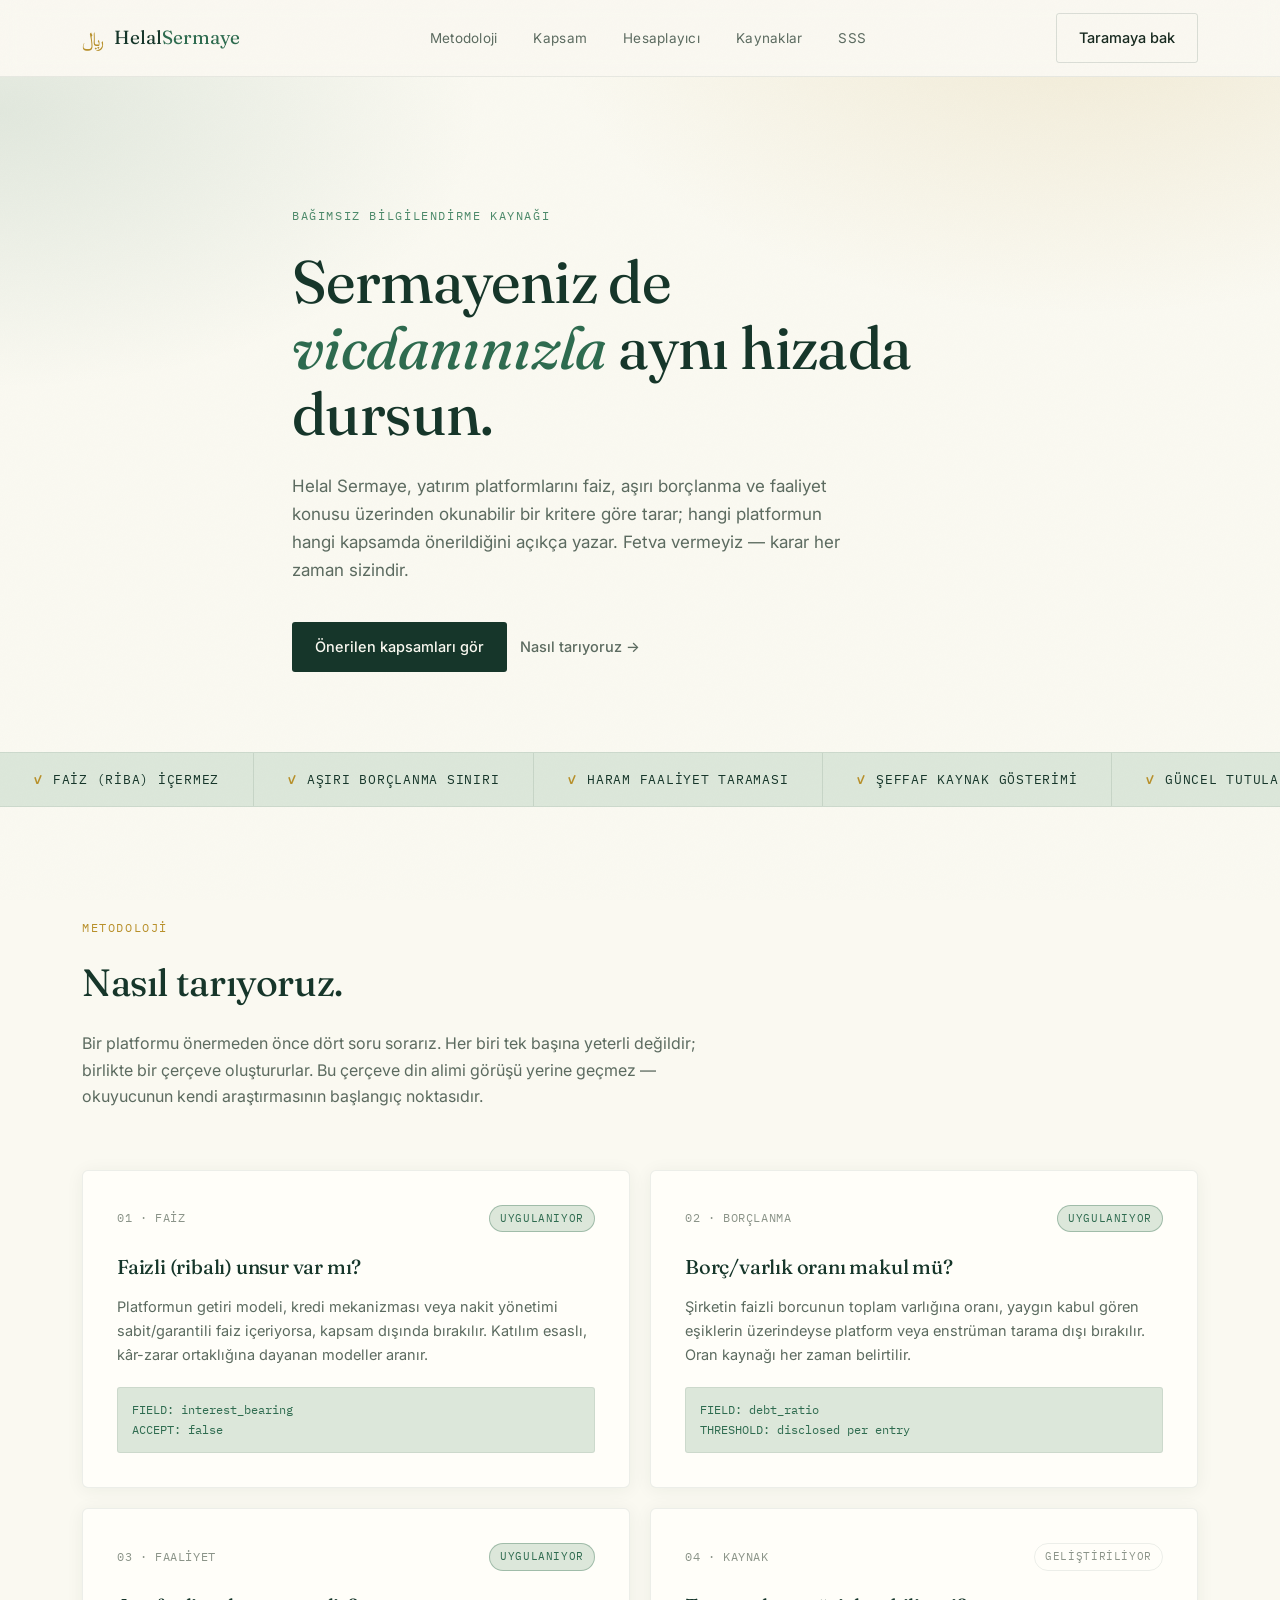
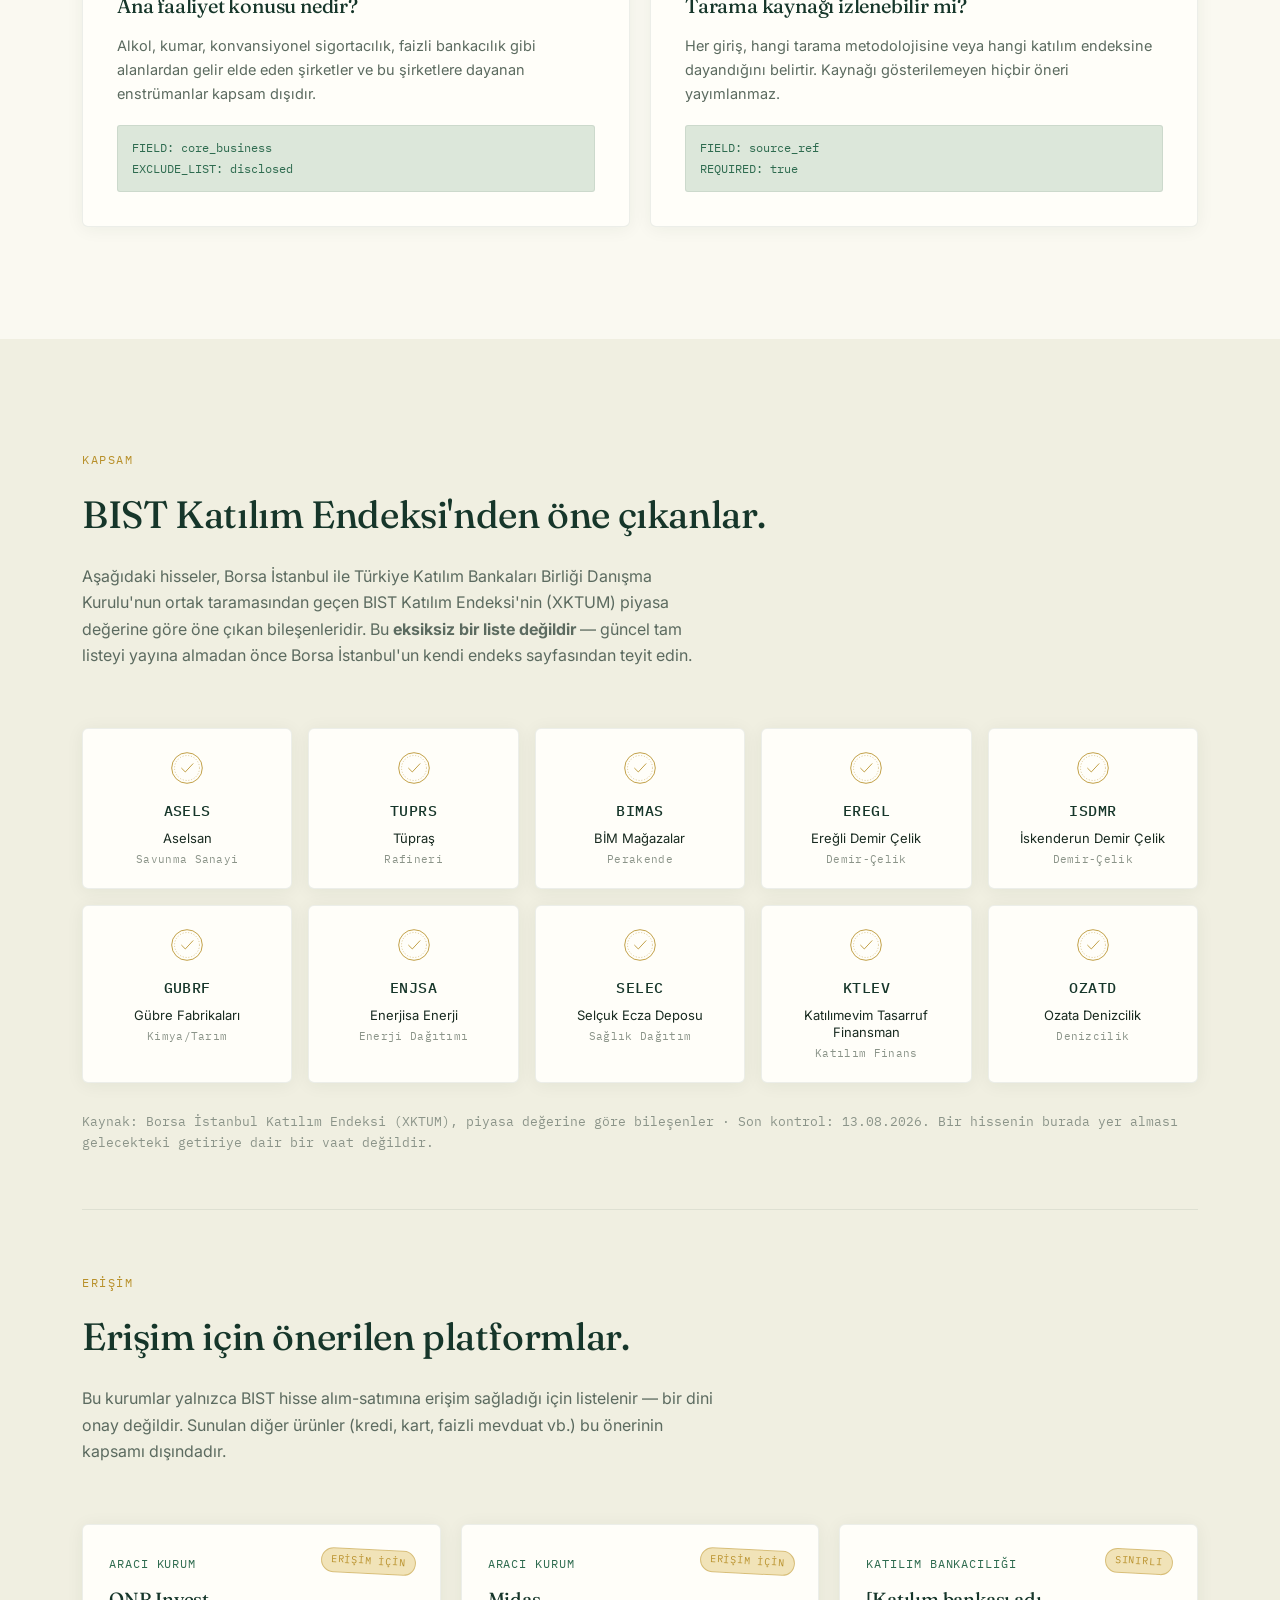
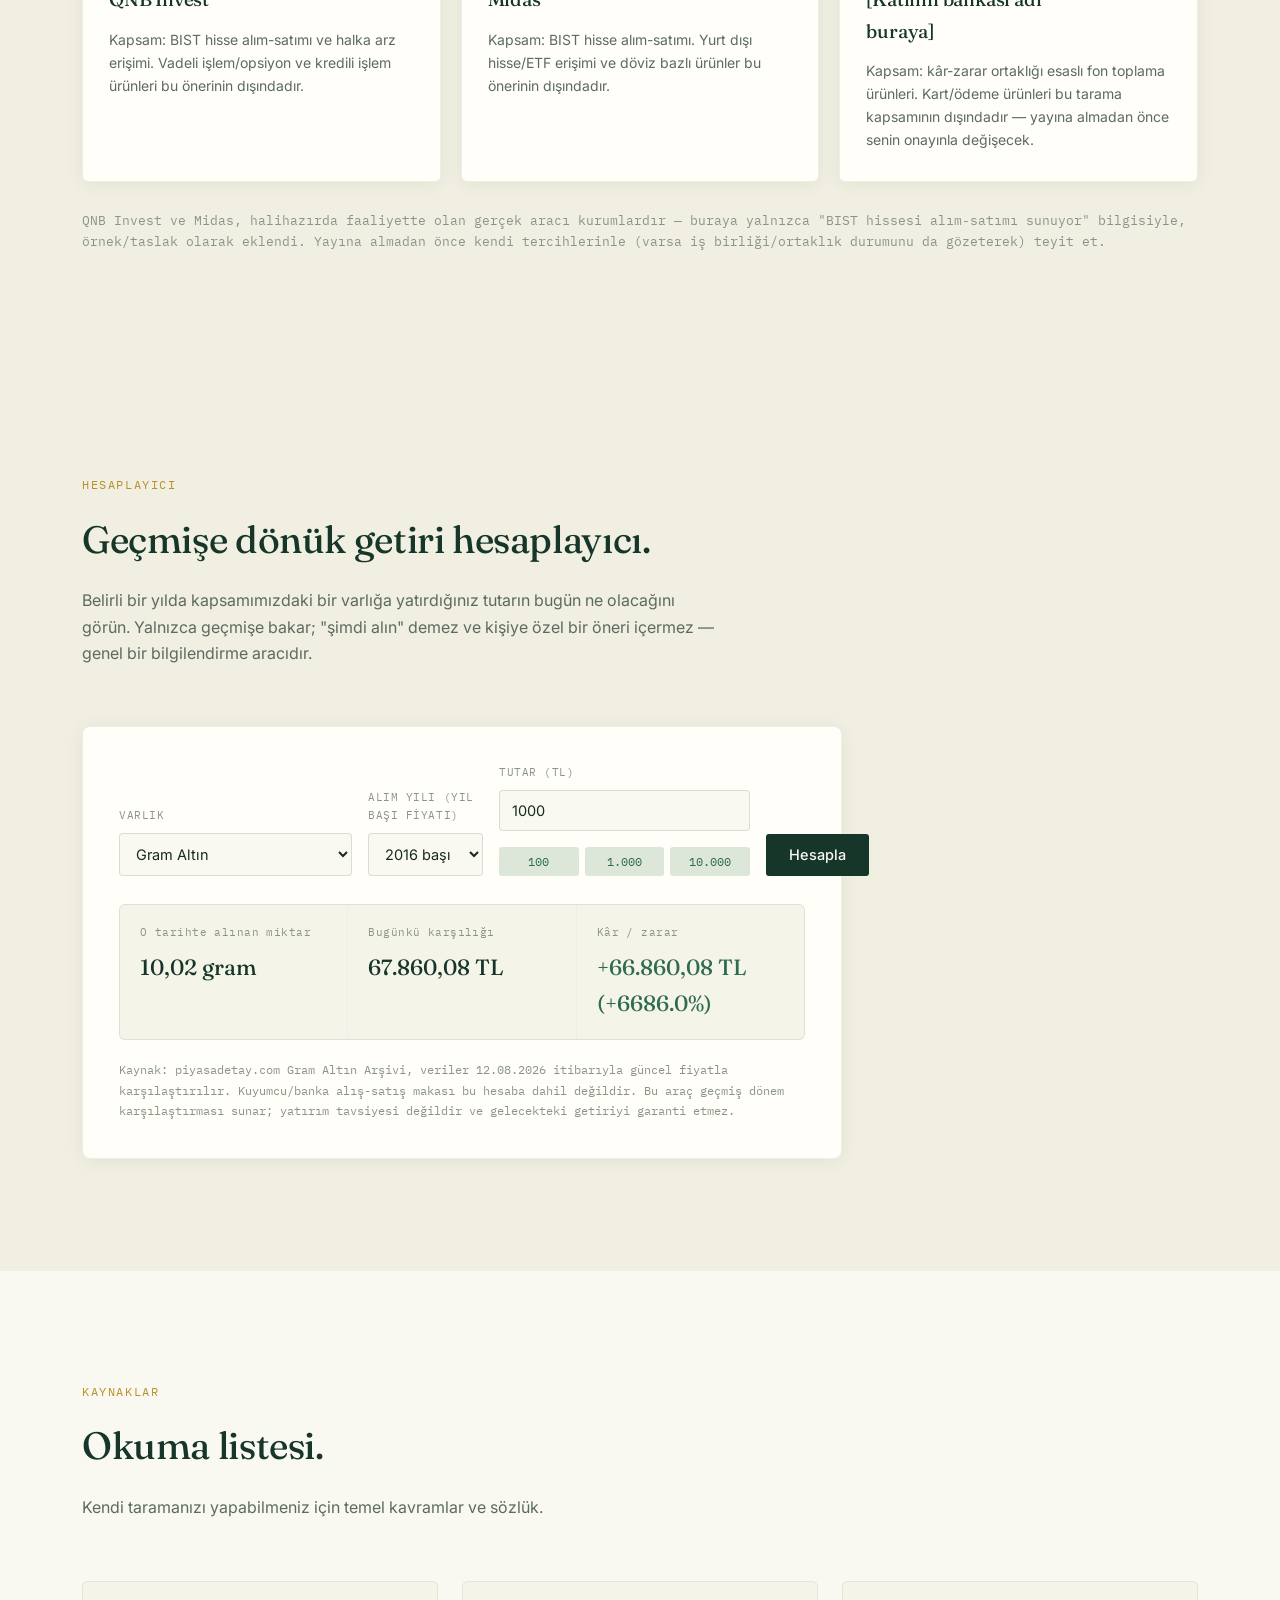
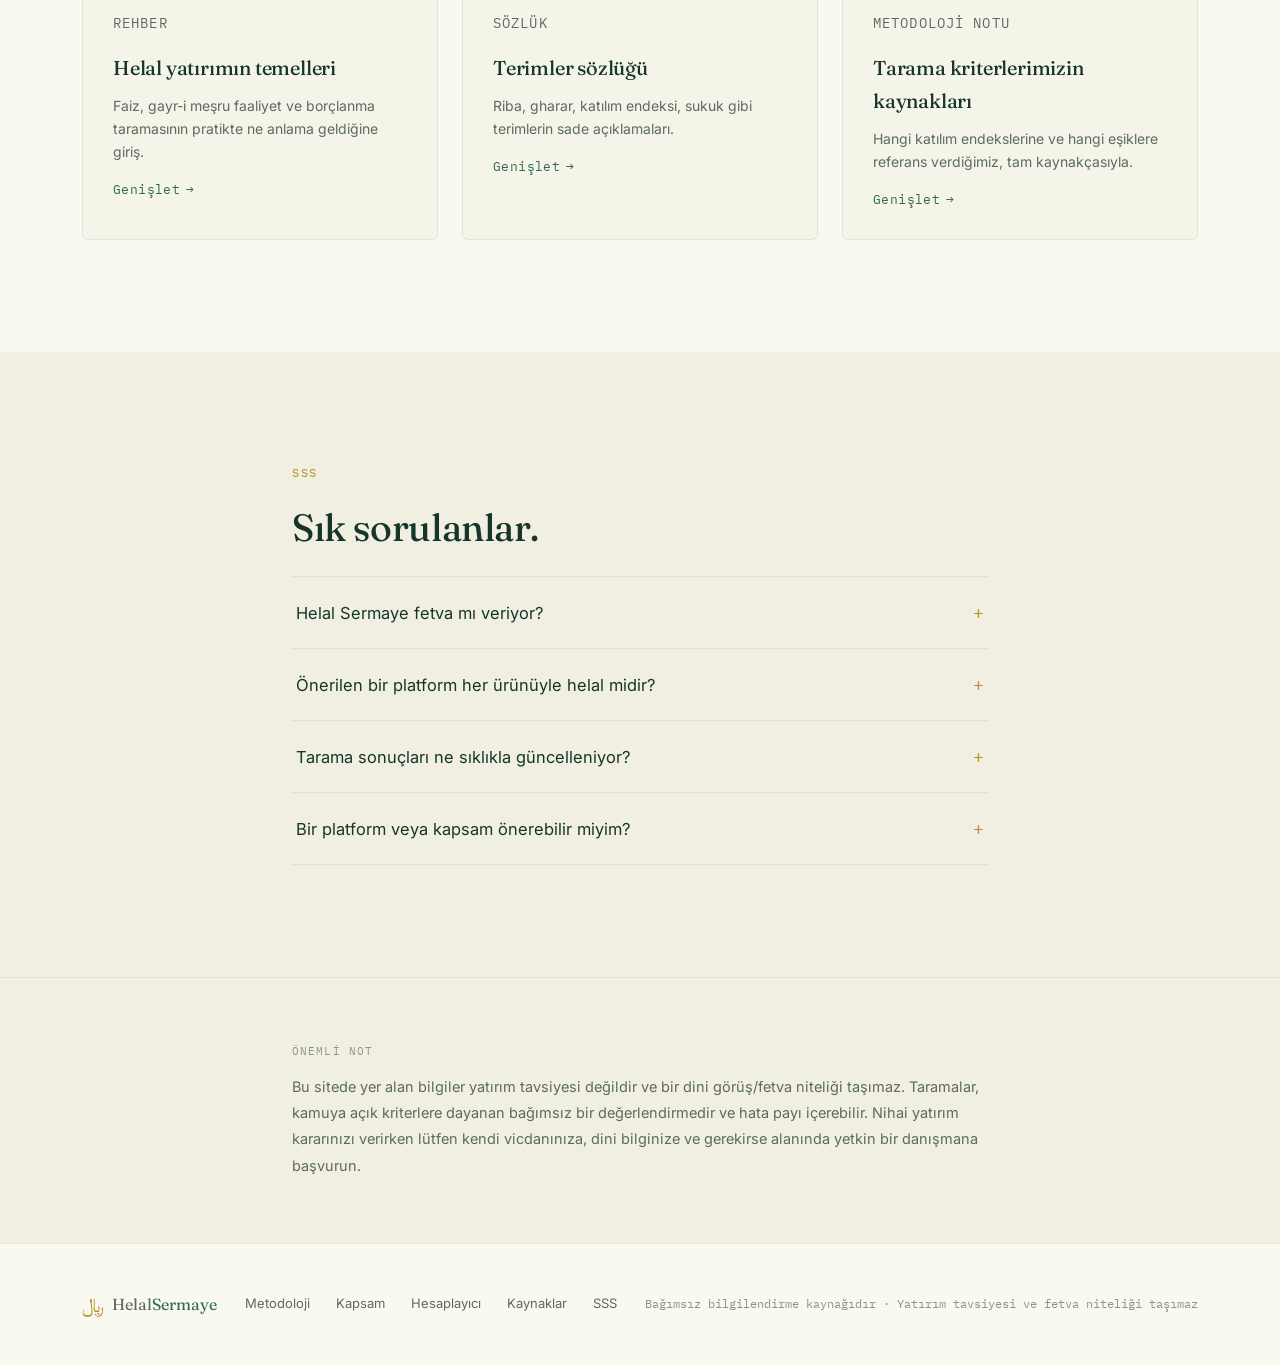
==== commit 5ec931f9: "Add files via upload" ====
--- a/index.html
+++ b/index.html
@@ -1,2736 +1,337 @@
 <!DOCTYPE html>
-<html lang="en">
+<html lang="tr">
 <head>
-  <!-- Google tag (gtag.js) -->
-<script async src="https://www.googletagmanager.com/gtag/js?id=G-Y7T3R0W413"></script>
-<script>
-  window.dataLayer = window.dataLayer || [];
-  function gtag(){dataLayer.push(arguments);}
-  gtag('js', new Date());
-
-  gtag('config', 'G-Y7T3R0W413');
-</script>
-<meta charset="UTF-8"/>
-<meta name="viewport" content="width=device-width,initial-scale=1,maximum-scale=1,user-scalable=no"/>
-<title>ABC Adventure MASTER 🏆</title>
-<link rel="manifest" href="manifest.json"/>
-<meta name="theme-color" content="#FF6B35"/>
-<meta name="mobile-web-app-capable" content="yes"/>
-<meta name="apple-mobile-web-app-capable" content="yes"/>
-<meta name="apple-mobile-web-app-title" content="ABC Adventure"/>
-<link rel="preconnect" href="https://fonts.googleapis.com"/>
-<link href="https://fonts.googleapis.com/css2?family=Nunito:wght@400;600;700;800;900&display=swap" rel="stylesheet"/>
-<style>
-*,*::before,*::after{box-sizing:border-box;margin:0;padding:0;-webkit-tap-highlight-color:transparent}
-:root{
-  --p1:#FF6B35;--p2:#FF9A5C;
-  --s1:#4ECDC4;--s2:#38BDF8;
-  --ac:#FFE66D;--ac2:#FFC300;
-  --pu:#A855F7;--pu2:#7C3AED;
-  --gr:#34D399;--gr2:#059669;
-  --pk:#F472B6;--rd:#EF4444;--rd2:#B91C1C;
-  --bg:#FFF8EE;--card:#FFFFFF;
-  --text:#1E293B;--muted:#64748B;--border:#E2E8F0;
-  --shadow:0 6px 30px rgba(0,0,0,.12);
-  --r:20px;--r-sm:12px;--font:'Nunito',sans-serif;
-  --transition:all 0.3s cubic-bezier(0.4, 0, 0.2, 1);
-}
-html,body{height:100%;overflow-x:hidden;font-family:var(--font);background:var(--bg);color:var(--text);transition:var(--transition)}
-button{font-family:var(--font);cursor:pointer;border:none;outline:none;transition:var(--transition)}
-button:active{transform:scale(.95)}
-::-webkit-scrollbar{width:6px}
-::-webkit-scrollbar-thumb{background:var(--border);border-radius:3px}
-
-/* ════════════════════════════════
-   ANIMATIONS
-════════════════════════════════ */
-@keyframes fadeIn{from{opacity:0;transform:translateY(20px)}to{opacity:1;transform:translateY(0)}}
-@keyframes float{0%,100%{transform:translateY(0)}50%{transform:translateY(-10px)}}
-@keyframes pulse{0%,100%{transform:scale(1)}50%{transform:scale(1.05)}}
-@keyframes shake{0%,100%{transform:translateX(0)}25%{transform:translateX(-8px)}75%{transform:translateX(8px)}}
-@keyframes bounce{0%,100%{transform:translateY(0)}50%{transform:translateY(-15px)}}
-@keyframes glow{0%,100%{box-shadow:0 0 5px rgba(255,107,53,0.5)}50%{box-shadow:0 0 20px rgba(255,107,53,0.8)}}
-@keyframes slideInRight{from{transform:translateX(100%);opacity:0}to{transform:translateX(0);opacity:1}}
-@keyframes slideInLeft{from{transform:translateX(-100%);opacity:0}to{transform:translateX(0);opacity:1}}
-@keyframes pop{0%{transform:scale(0);opacity:0}70%{transform:scale(1.2)}100%{transform:scale(1);opacity:1}}
-@keyframes progressFill{from{width:0%}to{width:var(--progress)}}
-
-/* ── SCREENS ── */
-.screen{display:none;padding:0 14px 100px;max-width:900px;margin:0 auto;animation:fadeIn .5s ease}
-.screen.active{display:block}
-
-/* ════════════════════════════════
-   WELCOME SCREEN
-════════════════════════════════ */
-#sWelcome{
-  position:fixed;inset:0;z-index:1000;
-  background:linear-gradient(160deg,#FF6B35 0%,#A855F7 50%,#4ECDC4 100%);
-  display:flex;flex-direction:column;align-items:center;justify-content:center;
-  padding:24px;overflow-y:auto;
-}
-#sWelcome.gone{display:none}
-.wlc-stars{position:absolute;inset:0;pointer-events:none;overflow:hidden}
-.wlc-star{position:absolute;font-size:1.5rem;animation:float 3s ease-in-out infinite;opacity:.6}
-@keyframes floatStar{from{transform:translateY(110vh) rotate(0)}to{transform:translateY(-10vh) rotate(360deg)}}
-.wlc-box{
-  background:rgba(255,255,255,.2);backdrop-filter:blur(20px);
-  border:2px solid rgba(255,255,255,.3);border-radius:28px;
-  padding:32px 28px;width:100%;max-width:420px;text-align:center;
-  position:relative;z-index:2;box-shadow:0 20px 60px rgba(0,0,0,.3);
-  animation:fadeIn 0.6s ease;
-}
-.wlc-logo{font-size:4rem;margin-bottom:8px;animation:bounce 2s ease infinite}
-.wlc-title{font-size:2rem;font-weight:900;color:#fff;margin-bottom:6px;text-shadow:0 2px 10px rgba(0,0,0,.2)}
-.wlc-sub{color:rgba(255,255,255,.9);font-size:1.1rem;margin-bottom:24px;font-weight:600}
-.wlc-label{font-size:.9rem;font-weight:800;color:#fff;opacity:.95;text-align:left;margin-bottom:8px}
-.wlc-input{
-  width:100%;border-radius:16px;border:3px solid rgba(255,255,255,.5);
-  background:rgba(255,255,255,.95);padding:16px 18px;
-  font-family:var(--font);font-size:1.2rem;font-weight:700;color:var(--text);
-  outline:none;margin-bottom:20px;transition:var(--transition);
-}
-.wlc-input:focus{border-color:#fff;transform:translateY(-2px);box-shadow:0 8px 25px rgba(0,0,0,.2)}
-.wlc-input::placeholder{color:#aaa;font-weight:600}
-
-/* Avatar picker */
-.avatar-grid{display:flex;gap:12px;justify-content:center;flex-wrap:wrap;margin-bottom:24px}
-.av-btn{
-  font-size:2.5rem;width:64px;height:64px;border-radius:50%;
-  background:rgba(255,255,255,.3);border:3px solid transparent;
-  display:flex;align-items:center;justify-content:center;
-  transition:var(--transition);cursor:pointer;box-shadow:0 4px 15px rgba(0,0,0,.1);
-}
-.av-btn.selected{background:rgba(255,255,255,.95);border-color:#fff;transform:scale(1.15);box-shadow:0 8px 25px rgba(0,0,0,.2)}
-.av-btn:hover:not(.selected){background:rgba(255,255,255,.5);transform:translateY(-3px)}
-
-.wlc-go{
-  width:100%;background:linear-gradient(135deg,#FFE66D,#FFC300);color:#333;border-radius:var(--r);
-  padding:18px;font-size:1.2rem;font-weight:900;
-  box-shadow:0 8px 25px rgba(0,0,0,.3);transition:var(--transition);
-  position:relative;overflow:hidden;
-}
-.wlc-go:hover{transform:translateY(-3px);box-shadow:0 12px 35px rgba(0,0,0,.4)}
-.wlc-go:disabled{opacity:.5;cursor:not-allowed;transform:none}
-.wlc-go::after{
-  content:'';position:absolute;top:-50%;left:-50%;width:200%;height:200%;
-  background:linear-gradient(90deg,transparent,rgba(255,255,255,.4),transparent);
-  transform:rotate(30deg);transition:0.5s;
-}
-.wlc-go:hover::after{left:100%}
-
-/* ── TOP BAR ── */
-#topBar{
-  position:sticky;top:0;z-index:100;
-  background:var(--bg);border-bottom:2px dashed var(--border);
-  padding:12px 14px;display:flex;align-items:center;justify-content:space-between;
-  max-width:900px;margin:0 auto;backdrop-filter:blur(10px);
-}
-.logo{font-size:1.5rem;font-weight:900;letter-spacing:-1px;cursor:pointer;transition:var(--transition)}
-.logo:hover{transform:scale(1.05)}
-.logo b{color:var(--p1)}.logo i{color:var(--s1);font-style:normal}
-.top-right{display:flex;align-items:center;gap:10px}
-.chip{display:flex;align-items:center;gap:6px;background:var(--card);border:2px solid var(--border);border-radius:50px;padding:6px 14px;font-weight:800;font-size:.9rem;transition:var(--transition)}
-.chip:hover{transform:translateY(-2px);box-shadow:var(--shadow)}
-.chip.xp{border-color:var(--pu);color:var(--pu);background:linear-gradient(135deg,#faf5ff,#f3e8ff)}
-.chip.streak{border-color:var(--p1);color:var(--p1);background:linear-gradient(135deg,#fff7ed,#ffedd5)}
-.player-chip{
-  display:flex;align-items:center;gap:8px;background:var(--card);
-  border:2px solid var(--border);border-radius:50px;padding:6px 14px;
-  font-weight:800;font-size:.9rem;cursor:pointer;transition:var(--transition);
-}
-.player-chip:hover{transform:translateY(-2px);box-shadow:var(--shadow)}
-.player-chip .pc-av{font-size:1.2rem}
-
-/* ── HOME ── */
-.player-card{
-  background:linear-gradient(135deg,#667EEA,#764BA2);
-  border-radius:var(--r);padding:24px;color:#fff;margin-bottom:24px;
-  display:flex;align-items:center;gap:20px;box-shadow:0 10px 40px rgba(102,126,234,.4);
-  position:relative;overflow:hidden;
-}
-.player-card::before{
-  content:'';position:absolute;top:-50%;right:-50%;width:100%;height:100%;
-  background:radial-gradient(circle,rgba(255,255,255,.1) 0%,transparent 70%);
-}
-.pc-avatar-big{font-size:3.5rem;background:rgba(255,255,255,.2);border-radius:50%;
-  width:80px;height:80px;display:flex;align-items:center;justify-content:center;flex-shrink:0;
-  border:3px solid rgba(255,255,255,.3);animation:float 3s ease-in-out infinite}
-.pc-right{flex:1;position:relative;z-index:1}
-.pc-name{font-size:1.4rem;font-weight:900;margin-bottom:4px}
-.pc-level{font-size:.85rem;opacity:.9;margin-bottom:12px;font-weight:700}
-.xp-bar-wrap{background:rgba(255,255,255,.25);border-radius:50px;height:12px;overflow:hidden;box-shadow:inset 0 2px 4px rgba(0,0,0,.1)}
-.xp-bar-fill{background:linear-gradient(90deg,#FFE66D,#FFC300);height:100%;border-radius:50px;transition:width 1s cubic-bezier(0.4, 0, 0.2, 1);box-shadow:0 0 10px rgba(255,230,109,.5)}
-.pc-xp-label{font-size:.75rem;opacity:.9;margin-top:6px;font-weight:700}
-
-.section-label{font-size:.9rem;font-weight:800;color:var(--muted);text-transform:uppercase;letter-spacing:1.5px;margin:24px 0 14px;display:flex;align-items:center;gap:8px}
-.section-label::after{content:'';flex:1;height:2px;background:linear-gradient(90deg,var(--border),transparent);border-radius:2px}
-
-/* Mode Cards */
-.mode-grid{display:grid;grid-template-columns:repeat(3,1fr);gap:14px;margin-bottom:24px}
-@media(max-width:640px){.mode-grid{grid-template-columns:1fr 1fr}}
-.mode-card{
-  border-radius:var(--r);padding:22px 16px;text-align:center;cursor:pointer;
-  border:3px solid transparent;transition:var(--transition);position:relative;overflow:hidden;
-  box-shadow:0 4px 15px rgba(0,0,0,.08);
-}
-.mode-card:hover{transform:translateY(-6px) scale(1.02);box-shadow:0 12px 35px rgba(0,0,0,.15)}
-.mode-card:active{transform:translateY(-2px) scale(0.98)}
-.mc-icon{font-size:3rem;display:block;margin-bottom:10px;animation:float 3s ease-in-out infinite}
-.mc-title{font-size:1rem;font-weight:900;margin-bottom:4px}
-.mc-sub{font-size:.75rem;opacity:.85;line-height:1.4;font-weight:600}
-.mc-badge{position:absolute;top:8px;right:8px;background:rgba(255,255,255,.3);border-radius:50px;padding:3px 10px;font-size:.65rem;font-weight:800;backdrop-filter:blur(4px)}
-.mc-learn{background:linear-gradient(135deg,#FF6B35,#FF9A5C);color:#fff}
-.mc-speed{background:linear-gradient(135deg,#EF4444,#F97316);color:#fff}
-.mc-memory{background:linear-gradient(135deg,#A855F7,#6366F1);color:#fff}
-.mc-word{background:linear-gradient(135deg,#F59E0B,#EF4444);color:#fff}
-.mc-case{background:linear-gradient(135deg,#10B981,#059669);color:#fff}
-.mc-map{background:linear-gradient(135deg,#6366F1,#8B5CF6);color:#fff}
-
-/* Home Stats */
-.home-stats{display:grid;grid-template-columns:repeat(4,1fr);gap:12px;margin-bottom:24px}
-.hs-item{background:var(--card);border-radius:var(--r-sm);padding:16px 8px;text-align:center;box-shadow:0 4px 12px rgba(0,0,0,.06);transition:var(--transition);border:2px solid transparent}
-.hs-item:hover{transform:translateY(-3px);border-color:var(--p1);box-shadow:0 8px 25px rgba(0,0,0,.1)}
-.hs-val{font-size:1.6rem;font-weight:900;display:block;background:linear-gradient(135deg,var(--p1),var(--pu));-webkit-background-clip:text;-webkit-text-fill-color:transparent}
-.hs-lbl{font-size:.7rem;font-weight:700;color:var(--muted);text-transform:uppercase;letter-spacing:.5px;margin-top:4px}
-
-/* Mini grid */
-.mini-grid{display:grid;grid-template-columns:repeat(auto-fill,minmax(60px,1fr));gap:10px;margin-bottom:24px}
-.mini-card{
-  aspect-ratio:1;border-radius:14px;display:flex;flex-direction:column;align-items:center;
-  justify-content:center;cursor:pointer;border:3px solid transparent;
-  transition:var(--transition);font-weight:900;background:var(--card);
-  box-shadow:0 3px 10px rgba(0,0,0,.08);position:relative;user-select:none;
-}
-.mini-card:hover{transform:scale(1.15) rotate(3deg);z-index:10;box-shadow:0 8px 25px rgba(0,0,0,.15)}
-.ml{font-size:1.5rem}.me{font-size:.85rem}
-.mini-card.done{border-color:var(--gr);background:linear-gradient(135deg,#f0fdf4,#dcfce7)}
-.mini-card.done::after{content:'⭐';position:absolute;top:-5px;right:-5px;font-size:.8rem;animation:bounce 1s infinite}
-
-/* Daily Challenge */
-.daily-card{
-  background:linear-gradient(135deg,#F59E0B,#EF4444);border-radius:var(--r);
-  padding:18px;color:#fff;margin-bottom:24px;
-  display:flex;align-items:center;gap:16px;cursor:pointer;
-  box-shadow:0 6px 20px rgba(245,158,11,.35);transition:var(--transition);
-  position:relative;overflow:hidden;
-}
-.daily-card:hover{transform:translateY(-3px);box-shadow:0 10px 30px rgba(245,158,11,.45)}
-.daily-card.done{background:linear-gradient(135deg,#059669,#34D399);cursor:default}
-.dc-emoji{font-size:3rem;flex-shrink:0;animation:float 3s ease-in-out infinite}
-.dc-title{font-size:.75rem;font-weight:800;opacity:.9;text-transform:uppercase;letter-spacing:1px}
-.dc-letter{font-size:1.4rem;font-weight:900}
-.dc-badge{margin-left:auto;background:rgba(255,255,255,.25);border-radius:50px;padding:6px 14px;font-size:.8rem;font-weight:800;backdrop-filter:blur(4px)}
-
-/* ── Letter Grid Screen ── */
-#sLetterGrid{padding-bottom:90px}
-.lg-header{display:flex;align-items:center;gap:12px;margin-bottom:20px;flex-wrap:wrap}
-.lg-header h2{font-size:1.5rem;font-weight:900;margin:0}
-.letter-grid-full{display:grid;grid-template-columns:repeat(4,1fr);gap:12px}
-@media(min-width:640px){.letter-grid-full{grid-template-columns:repeat(6,1fr)}}
-.lg-card{
-  aspect-ratio:1;border-radius:18px;display:flex;flex-direction:column;
-  align-items:center;justify-content:center;cursor:pointer;
-  font-weight:900;transition:var(--transition);
-  box-shadow:0 4px 12px rgba(0,0,0,.1);position:relative;user-select:none;
-  border:3px solid transparent;background:var(--card);
-}
-.lg-card:active{transform:scale(.92)}
-.lg-card:hover{transform:scale(1.08) translateY(-5px);box-shadow:0 12px 30px rgba(0,0,0,.15);z-index:10}
-.lg-card.done{border-color:var(--gr);background:linear-gradient(135deg,#f0fdf4,#dcfce7)}
-.lg-card.done::after{content:'⭐';position:absolute;top:4px;right:6px;font-size:.9rem;animation:bounce 1s infinite}
-.lg-letter{font-size:2.2rem;line-height:1;font-weight:900}
-.lg-emoji{font-size:1.3rem;margin-top:4px}
-.lg-name{font-size:.6rem;font-weight:700;opacity:.7;margin-top:2px;text-align:center}
-
-.mc-pal-0{background:linear-gradient(135deg,#FFF0F0,#FFE4E4)}
-.mc-pal-1{background:linear-gradient(135deg,#FFF7E0,#FFEFD5)}
-.mc-pal-2{background:linear-gradient(135deg,#E0F8F4,#D1FAE5)}
-.mc-pal-3{background:linear-gradient(135deg,#F0EAFF,#E9D5FF)}
-.mc-pal-4{background:linear-gradient(135deg,#E0F3FF,#DBEAFE)}
-.mc-pal-5{background:linear-gradient(135deg,#FFF0FA,#FCE7F3)}
-
-/* ── LEARN ── */
-.back-btn{
-  display:inline-flex;align-items:center;gap:8px;background:var(--card);
-  border:2px solid var(--border);border-radius:50px;padding:10px 20px;
-  font-weight:700;font-size:.95rem;margin-bottom:18px;transition:var(--transition);
-  box-shadow:0 2px 8px rgba(0,0,0,.05);
-}
-.back-btn:hover{background:var(--border);transform:translateX(-3px)}
-.detail-hero{border-radius:var(--r);padding:32px 24px;text-align:center;margin-bottom:20px;position:relative;overflow:hidden;box-shadow:0 10px 40px rgba(0,0,0,.15)}
-.detail-hero::before{
-  content:'';position:absolute;inset:0;background:radial-gradient(circle at top right,rgba(255,255,255,.2) 0%,transparent 50%);
-}
-.dh-letters{font-size:6rem;font-weight:900;color:#fff;display:flex;align-items:baseline;justify-content:center;gap:16px;position:relative;z-index:1;text-shadow:0 4px 15px rgba(0,0,0,.2)}
-.dh-lower{font-size:3.5rem;opacity:.6}
-.tts-btn{
-  background:rgba(255,255,255,.6);border:2px solid rgba(255,255,255,.9);
-  border-radius:50px;padding:10px 24px;font-size:1rem;font-weight:800;
-  margin-top:16px;color:#333;transition:var(--transition);position:relative;z-index:1;
-  backdrop-filter:blur(4px);
-}
-.tts-btn:hover{background:rgba(255,255,255,.95);transform:translateY(-2px);box-shadow:0 8px 25px rgba(0,0,0,.2)}
-.cat-grid{display:grid;grid-template-columns:1fr 1fr;gap:14px;margin-bottom:20px}
-.cat-card{
-  background:var(--card);border-radius:var(--r);padding:18px 14px;
-  display:flex;align-items:center;gap:12px;border:3px solid transparent;
-  box-shadow:0 4px 12px rgba(0,0,0,.08);cursor:pointer;transition:var(--transition);
-}
-.cat-card:hover{transform:translateY(-4px) scale(1.02);box-shadow:0 12px 30px rgba(0,0,0,.12)}
-.cc-emoji{font-size:2.5rem;flex-shrink:0;animation:float 3s ease-in-out infinite}
-.cc-label{font-size:.7rem;font-weight:800;text-transform:uppercase;letter-spacing:1px;color:var(--muted);margin-bottom:3px}
-.cc-name{font-size:1.05rem;font-weight:800;white-space:nowrap;overflow:hidden;text-overflow:ellipsis}
-.cc-spk{margin-left:auto;font-size:1.2rem;opacity:.5;transition:var(--transition)}
-.cat-card:hover .cc-spk{opacity:1;transform:scale(1.2)}
-.cat-animal{border-color:#FED7AA;background:linear-gradient(135deg,#FFF7ED,#FFEDD5)}
-.cat-food{border-color:#BBF7D0;background:linear-gradient(135deg,#F0FDF4,#DCFCE7)}
-.cat-country{border-color:#BAE6FD;background:linear-gradient(135deg,#F0F9FF,#E0F2FE)}
-.cat-job{border-color:#DDD6FE;background:linear-gradient(135deg,#FAF5FF,#F3E8FF)}
-.story-box{background:linear-gradient(135deg,#667EEA,#764BA2);border-radius:var(--r);padding:24px;color:#fff;margin-bottom:18px;position:relative;overflow:hidden;box-shadow:0 10px 30px rgba(102,126,234,.3)}
-.story-box::before{content:'📖';position:absolute;right:-10px;top:-10px;font-size:5rem;opacity:.1}
-.story-box h3{font-size:.8rem;font-weight:800;opacity:.9;text-transform:uppercase;letter-spacing:1px;margin-bottom:10px}
-.story-box p{font-size:1rem;line-height:1.8;font-weight:600}
-.story-tts{background:rgba(255,255,255,.25);border:2px solid rgba(255,255,255,.5);border-radius:50px;padding:8px 18px;color:#fff;font-weight:800;font-size:.9rem;margin-top:14px;display:inline-flex;align-items:center;gap:8px;transition:var(--transition);cursor:pointer}
-.story-tts:hover{background:rgba(255,255,255,.4);transform:translateY(-2px)}
-.quiz-launch{
-  width:100%;border-radius:var(--r);padding:18px;font-size:1.1rem;font-weight:900;
-  background:linear-gradient(135deg,var(--p1),var(--p2));color:#fff;
-  box-shadow:0 6px 20px rgba(255,107,53,.4);transition:var(--transition);
-  display:flex;align-items:center;justify-content:center;gap:10px;margin-bottom:12px;
-}
-.quiz-launch:hover{transform:translateY(-3px);box-shadow:0 10px 30px rgba(255,107,53,.5)}
-.trace-btn{
-  width:100%;border-radius:var(--r);padding:16px;font-size:1rem;font-weight:800;
-  background:linear-gradient(135deg,#6366F1,#8B5CF6);color:#fff;
-  box-shadow:0 6px 20px rgba(99,102,241,.4);transition:var(--transition);
-  display:flex;align-items:center;justify-content:center;gap:10px;
-}
-.trace-btn:hover{transform:translateY(-3px);box-shadow:0 10px 30px rgba(99,102,241,.5)}
-
-/* ── QUIZ ── */
-.quiz-top{display:flex;align-items:center;justify-content:space-between;margin-bottom:20px;flex-wrap:wrap;gap:10px}
-.q-dots{display:flex;gap:8px}
-.q-dot{width:12px;height:12px;border-radius:50%;background:var(--border);transition:var(--transition);position:relative}
-.q-dot.active{background:var(--p1);transform:scale(1.3);animation:pulse 1s infinite}
-.q-dot.ok{background:var(--gr);transform:scale(1.1)}
-.q-dot.bad{background:var(--rd);transform:scale(1.1)}
-.streak-badge{background:linear-gradient(135deg,var(--ac),var(--ac2));border-radius:50px;padding:6px 16px;font-size:.9rem;font-weight:800;box-shadow:0 4px 12px rgba(255,230,109,.4);animation:float 3s ease-in-out infinite}
-.q-box{background:var(--card);border-radius:var(--r);padding:32px 24px;text-align:center;margin-bottom:18px;box-shadow:var(--shadow);border:3px solid transparent;transition:var(--transition)}
-.q-box:hover{border-color:var(--p1)}
-.q-emoji{font-size:4rem;display:block;margin-bottom:14px;animation:pop .5s ease}
-.q-text{font-size:1.2rem;font-weight:800;line-height:1.5}
-.q-hint{font-size:.85rem;color:var(--muted);margin-top:8px;font-weight:600}
-.choices{display:grid;grid-template-columns:1fr 1fr;gap:12px;margin-bottom:16px}
-.choice{
-  background:var(--card);border:3px solid var(--border);border-radius:var(--r);
-  padding:18px 12px;font-size:1rem;font-weight:700;text-align:center;
-  transition:var(--transition);display:flex;flex-direction:column;align-items:center;gap:8px;line-height:1.3;
-  box-shadow:0 4px 12px rgba(0,0,0,.05);
-}
-.choice .ce{font-size:2rem}
-.choice:hover:not(:disabled){border-color:var(--p1);background:linear-gradient(135deg,#FFF5F2,#FFF0F0);transform:translateY(-4px);box-shadow:0 8px 25px rgba(255,107,53,.2)}
-.choice.ok{border-color:var(--gr);background:linear-gradient(135deg,#F0FDF4,#DCFCE7);animation:pop .3s ease}
-.choice.bad{border-color:var(--rd);background:linear-gradient(135deg,#FEF2F2,#FEE2E2);animation:shake .5s ease}
-.choice:disabled{cursor:default;opacity:.7}
-.fb-box{border-radius:var(--r);padding:16px;font-size:1.1rem;font-weight:800;text-align:center;display:none;animation:pop .4s ease;margin-bottom:14px}
-.fb-box.ok{background:linear-gradient(135deg,#D1FAE5,#A7F3D0);color:#065F46}
-.fb-box.bad{background:linear-gradient(135deg,#FEE2E2,#FECACA);color:#991B1B}
-.next-q{width:100%;background:linear-gradient(135deg,var(--s1),var(--s2));color:#fff;border-radius:var(--r);padding:16px;font-size:1.05rem;font-weight:800;display:none;box-shadow:0 6px 20px rgba(78,205,196,.4);transition:var(--transition)}
-.next-q.show{display:block}
-.next-q:hover{transform:translateY(-3px);box-shadow:0 10px 30px rgba(78,205,196,.5)}
-
-/* ── SPEED RACE ── */
-.speed-hud{background:var(--card);border-radius:var(--r);padding:16px 20px;display:flex;align-items:center;gap:16px;margin-bottom:16px;box-shadow:0 4px 15px rgba(0,0,0,.08)}
-.timer-ring-wrap{position:relative;width:60px;height:60px;flex-shrink:0}
-.timer-ring-svg{width:60px;height:60px;transform:rotate(-90deg)}
-.timer-ring-bg{fill:none;stroke:var(--border);stroke-width:6}
-.timer-ring-fill{fill:none;stroke:var(--gr);stroke-width:6;stroke-linecap:round;transition:stroke-dashoffset .05s linear,stroke .5s}
-.timer-val{position:absolute;inset:0;display:flex;align-items:center;justify-content:center;font-size:1.1rem;font-weight:900}
-.hud-score{flex:1}
-.hud-score .hs-num{font-size:1.8rem;font-weight:900;line-height:1;background:linear-gradient(135deg,var(--p1),var(--pu));-webkit-background-clip:text;-webkit-text-fill-color:transparent}
-.hud-score .hs-lbl{font-size:.7rem;color:var(--muted);font-weight:700;text-transform:uppercase;letter-spacing:1px}
-.hearts-row{display:flex;gap:4px;font-size:1.5rem}
-.combo-banner{text-align:center;border-radius:var(--r-sm);padding:10px;font-size:1rem;font-weight:800;margin-bottom:14px;transition:var(--animation);box-shadow:0 4px 12px rgba(0,0,0,.1)}
-.combo-x1{background:#E2E8F0;color:var(--muted)}
-.combo-x2{background:#FEF9C3;color:#92400E;animation:pulse 2s infinite}
-.combo-x3{background:#FEE2E2;color:var(--rd2);animation:pulse 1s infinite}
-.combo-x4{background:linear-gradient(90deg,#FFE66D,#FF6B35);color:#fff;animation:glow 1s infinite}
-.score-pop{position:fixed;pointer-events:none;font-size:1.5rem;font-weight:900;color:var(--ac2);z-index:999;animation:scoreFly 1s ease forwards;text-shadow:0 2px 10px rgba(0,0,0,.2)}
-@keyframes scoreFly{0%{transform:translateY(0) scale(1);opacity:1}100%{transform:translateY(-100px) scale(1.5);opacity:0}}
-
-/* ── MEMORY MATCH ── */
-.memory-hud{display:flex;align-items:center;justify-content:space-between;background:var(--card);border-radius:var(--r);padding:14px 18px;margin-bottom:16px;box-shadow:0 4px 15px rgba(0,0,0,.08)}
-.mem-stat .ms-val{font-size:1.5rem;font-weight:900;display:block;text-align:center;background:linear-gradient(135deg,var(--pu),var(--s1));-webkit-background-clip:text;-webkit-text-fill-color:transparent}
-.mem-stat .ms-lbl{font-size:.65rem;font-weight:700;color:var(--muted);text-transform:uppercase;letter-spacing:.5px;text-align:center}
-.memory-grid{display:grid;grid-template-columns:repeat(4,1fr);gap:12px;perspective:800px;margin-bottom:16px}
-.mem-card{aspect-ratio:1;border-radius:16px;cursor:pointer;transform-style:preserve-3d;transition:transform .5s cubic-bezier(.4,0,.2,1);position:relative}
-.mem-card.flipped{transform:rotateY(180deg)}
-.mem-card.matched{transform:rotateY(180deg);animation:pulse .5s ease}
-.mem-card.matched .card-back{background:linear-gradient(135deg,var(--gr),#86EFAC)!important;border-color:var(--gr2)!important}
-.card-front,.card-back{position:absolute;inset:0;border-radius:16px;display:flex;align-items:center;justify-content:center;backface-visibility:hidden;-webkit-backface-visibility:hidden;border:3px solid transparent;box-shadow:0 4px 12px rgba(0,0,0,.1)}
-.card-front{background:linear-gradient(135deg,var(--pu),var(--pu2));font-size:2rem;color:rgba(255,255,255,.3);border-color:var(--pu2);transition:var(--transition)}
-.card-front::before{content:'❓';font-size:2.5rem;filter:grayscale(1)}
-.mem-card:hover .card-front{transform:scale(1.05)}
-.card-back{transform:rotateY(180deg);background:var(--card);border-color:var(--border);font-size:1.8rem;font-weight:900;flex-direction:column;gap:4px}
-.cb-letter{font-size:2rem;font-weight:900;color:var(--p1)}
-.cb-emoji{font-size:1.8rem}
-
-/* ── WORD BUILDER ── */
-.word-hud{background:var(--card);border-radius:var(--r);padding:14px 18px;display:flex;justify-content:space-between;align-items:center;margin-bottom:16px;box-shadow:0 4px 15px rgba(0,0,0,.08)}
-.word-stage{background:var(--card);border-radius:var(--r);padding:28px 20px;text-align:center;margin-bottom:16px;box-shadow:var(--shadow);border:3px solid transparent;transition:var(--transition)}
-.word-stage:hover{border-color:var(--p1)}
-.word-emoji{font-size:4rem;display:block;margin-bottom:14px;animation:float 3s ease-in-out infinite}
-.word-prompt{font-size:1rem;font-weight:800;color:var(--muted);margin-bottom:18px}
-.word-blanks{display:flex;gap:10px;justify-content:center;flex-wrap:wrap;margin-bottom:8px}
-.word-blank{
-  width:50px;height:58px;border-radius:var(--r-sm);border:3px solid var(--border);
-  display:flex;align-items:center;justify-content:center;font-size:1.8rem;font-weight:900;
-  background:var(--bg);transition:var(--transition);box-shadow:inset 0 2px 8px rgba(0,0,0,.05);
-}
-.word-blank.filled{border-color:var(--gr);background:linear-gradient(135deg,#F0FDF4,#DCFCE7);color:var(--gr2);animation:pop .3s ease}
-.word-blank.wrong-letter{border-color:var(--rd);background:linear-gradient(135deg,#FEF2F2,#FEE2E2);animation:shake .4s ease}
-.word-tiles{display:flex;gap:10px;justify-content:center;flex-wrap:wrap;margin-top:12px}
-.word-tile{
-  width:50px;height:50px;border-radius:var(--r-sm);background:linear-gradient(135deg,var(--pu),var(--pu2));
-  color:#fff;font-size:1.5rem;font-weight:900;display:flex;align-items:center;justify-content:center;
-  cursor:pointer;transition:var(--transition);box-shadow:0 4px 12px rgba(168,85,247,.35);
-}
-.word-tile:hover{transform:translateY(-5px) scale(1.1);box-shadow:0 8px 20px rgba(168,85,247,.5)}
-.word-tile.used{opacity:.3;cursor:default;transform:none;box-shadow:none}
-
-/* ── CASE MATCH ── */
-.case-hud{background:var(--card);border-radius:var(--r);padding:14px 18px;display:flex;justify-content:space-between;align-items:center;margin-bottom:16px;box-shadow:0 4px 15px rgba(0,0,0,.08)}
-.case-grid{display:grid;grid-template-columns:repeat(6,1fr);gap:10px;margin-bottom:18px}
-.case-card{
-  aspect-ratio:1;border-radius:var(--r-sm);display:flex;align-items:center;justify-content:center;
-  font-size:1.6rem;font-weight:900;cursor:pointer;border:3px solid transparent;
-  transition:var(--transition);box-shadow:0 4px 12px rgba(0,0,0,.1);
-}
-.case-card:hover{transform:scale(1.15);z-index:10}
-.case-card.upper{background:linear-gradient(135deg,#FF6B35,#FF9A5C);color:#fff;font-size:1.8rem}
-.case-card.lower{background:linear-gradient(135deg,#4ECDC4,#38BDF8);color:#fff;font-size:1.5rem}
-.case-card.selected{border-color:#fff;transform:scale(1.15);box-shadow:0 0 20px rgba(255,255,255,.5);animation:glow 1s infinite}
-.case-card.matched{background:linear-gradient(135deg,var(--gr),#86EFAC)!important;border-color:var(--gr2)!important;cursor:default;animation:pop .5s ease}
-.case-card.wrong{animation:shake .4s ease}
-.case-divider{text-align:center;font-size:.85rem;font-weight:800;color:var(--muted);padding:10px 0;text-transform:uppercase;letter-spacing:1px;margin-bottom:10px;background:var(--bg);border-radius:8px}
-
-/* ── RESULT ── */
-.result-card{background:var(--card);border-radius:var(--r);padding:32px 24px;text-align:center;box-shadow:var(--shadow);border:3px solid transparent;transition:var(--transition)}
-.result-card:hover{border-color:var(--p1)}
-.res-trophy{font-size:5rem;display:block;animation:bounce 1s ease;margin-bottom:10px}
-.res-title{font-size:1.8rem;font-weight:900;margin:10px 0 6px;background:linear-gradient(135deg,var(--p1),var(--pu));-webkit-background-clip:text;-webkit-text-fill-color:transparent}
-.res-sub{color:var(--muted);font-size:1rem;margin-bottom:18px;font-weight:600}
-.res-stars{font-size:2.5rem;margin-bottom:16px;letter-spacing:6px;animation:pop .5s ease}
-.res-xp{background:linear-gradient(135deg,var(--pu),var(--pu2));color:#fff;border-radius:var(--r-sm);padding:12px 24px;font-size:1.1rem;font-weight:900;display:inline-block;margin-bottom:20px;box-shadow:0 6px 20px rgba(168,85,247,.4);animation:float 3s ease-in-out infinite}
-.res-grid{display:grid;grid-template-columns:repeat(3,1fr);gap:12px;margin-bottom:24px}
-.rg-item{background:var(--bg);border-radius:14px;padding:14px 8px;transition:var(--transition)}
-.rg-item:hover{transform:translateY(-3px);box-shadow:0 6px 15px rgba(0,0,0,.1)}
-.rg-val{font-size:1.6rem;font-weight:900;display:block;color:var(--p1)}
-.rg-lbl{font-size:.7rem;font-weight:700;color:var(--muted);text-transform:uppercase;letter-spacing:.5px;margin-top:4px}
-.res-actions{display:flex;gap:12px}
-.btn-sec{flex:1;background:var(--border);border-radius:var(--r);padding:14px;font-size:1rem;font-weight:800;transition:var(--transition);color:var(--text);box-shadow:0 4px 12px rgba(0,0,0,.08)}
-.btn-sec:hover{background:#CBD5E1;transform:translateY(-2px)}
-.btn-pri{flex:1;background:linear-gradient(135deg,var(--p1),var(--p2));color:#fff;border-radius:var(--r);padding:14px;font-size:1rem;font-weight:900;box-shadow:0 6px 20px rgba(255,107,53,.35);transition:var(--transition)}
-.btn-pri:hover{transform:translateY(-3px);box-shadow:0 10px 30px rgba(255,107,53,.45)}
-
-/* ════════════════════════════════
-   HALL OF FAME
-════════════════════════════════ */
-.hof-level{background:linear-gradient(135deg,#F59E0B,#EAB308);border-radius:var(--r);padding:24px;color:#fff;text-align:center;margin-bottom:20px;box-shadow:0 10px 30px rgba(245,158,11,.3);position:relative;overflow:hidden}
-.hof-level::before{content:'';position:absolute;inset:0;background:radial-gradient(circle at top right,rgba(255,255,255,.2) 0%,transparent 50%)}
-.lv-icon{font-size:4rem;display:block;margin-bottom:8px;animation:float 3s ease-in-out infinite;position:relative;z-index:1}
-.lv-name{font-size:1.4rem;font-weight:900;position:relative;z-index:1}
-.lv-next{font-size:.9rem;opacity:.9;margin-top:6px;position:relative;z-index:1;font-weight:600}
-.xp-big-bar{background:rgba(255,255,255,.3);border-radius:50px;height:14px;margin-top:14px;overflow:hidden;position:relative;z-index:1;box-shadow:inset 0 2px 4px rgba(0,0,0,.1)}
-.xp-big-fill{background:linear-gradient(90deg,#fff,#FFE66D);height:100%;border-radius:50px;transition:width 1s cubic-bezier(0.4, 0, 0.2, 1);box-shadow:0 0 10px rgba(255,230,109,.5)}
-
-.ach-grid{display:grid;grid-template-columns:repeat(auto-fill,minmax(120px,1fr));gap:12px;margin-bottom:24px}
-.ach-item{background:var(--card);border-radius:var(--r-sm);padding:16px 12px;text-align:center;border:3px solid var(--border);transition:var(--transition);position:relative;overflow:hidden}
-.ach-item.earned{border-color:var(--ac);background:linear-gradient(135deg,#FFFDE7,#FEF9C3);animation:pop .5s ease}
-.ach-item:hover{transform:translateY(-4px);box-shadow:0 8px 25px rgba(0,0,0,.1)}
-.ach-item.earned::before{content:'';position:absolute;inset:0;background:linear-gradient(135deg,transparent,rgba(255,230,109,.2));pointer-events:none}
-.ai-icon{font-size:2.2rem;display:block;margin-bottom:8px}
-.ai-name{font-size:.85rem;font-weight:800}
-.ai-desc{font-size:.7rem;color:var(--muted);margin-top:4px;font-weight:600}
-
-/* CuteLearners List */
-.cl-header{
-  background:linear-gradient(135deg,#667EEA,#764BA2);
-  border-radius:var(--r) var(--r) 0 0;padding:18px;color:#fff;display:flex;align-items:center;gap:14px;
-  box-shadow:0 4px 15px rgba(102,126,234,.3);
-}
-.cl-header .cl-icon{font-size:2rem}
-.cl-header h3{font-size:1.2rem;font-weight:900}
-.cl-header p{font-size:.8rem;opacity:.9;font-weight:600}
-.cl-table{background:var(--card);border-radius:0 0 var(--r) var(--r);overflow:hidden;box-shadow:0 4px 20px rgba(0,0,0,.1);margin-bottom:24px}
-.cl-row{
-  display:grid;grid-template-columns:50px 1fr auto;
-  align-items:center;padding:16px;border-bottom:1px solid var(--border);
-  gap:12px;transition:var(--transition);
-}
-.cl-row:last-child{border-bottom:none}
-.cl-row:hover{background:var(--bg)}
-.cl-row.me{background:linear-gradient(90deg,#FFF9E6,#FFFDE7)!important;font-weight:800;border-left:4px solid var(--ac)}
-.cl-rank{font-size:1.6rem;text-align:center;flex-shrink:0}
-.cl-player{display:flex;align-items:center;gap:10px;min-width:0}
-.cl-av{font-size:1.6rem;flex-shrink:0}
-.cl-info{min-width:0}
-.cl-pname{font-size:1rem;font-weight:800;white-space:nowrap;overflow:hidden;text-overflow:ellipsis}
-.cl-psub{font-size:.75rem;color:var(--muted);font-weight:600}
-.cl-score{text-align:right}
-.cl-xp{font-size:1.2rem;font-weight:900;color:var(--pu)}
-.cl-xplbl{font-size:.7rem;color:var(--muted);font-weight:700;text-transform:uppercase;letter-spacing:.5px}
-.cl-empty{padding:28px;text-align:center;color:var(--muted);font-size:1rem;font-weight:600}
-
-/* My scores mini-table */
-.scores-table{background:var(--card);border-radius:var(--r);overflow:hidden;box-shadow:0 4px 15px rgba(0,0,0,.08);margin-bottom:24px}
-.sc-row{display:grid;grid-template-columns:40px 1fr 1fr 1fr;padding:12px 16px;border-bottom:1px solid var(--border);align-items:center;font-size:.95rem;transition:var(--transition)}
-.sc-row:hover{background:var(--bg)}
-.sc-row:last-child{border-bottom:none}
-.sc-row.hdr{background:var(--bg);font-weight:800;font-size:.75rem;text-transform:uppercase;letter-spacing:.5px;color:var(--muted)}
-
-/* ── PARENT REPORT ── */
-#sReport{padding-bottom:100px}
-.report-header{
-  background:linear-gradient(135deg,#374151,#1F2937);border-radius:var(--r);padding:28px;color:#fff;text-align:center;margin-bottom:24px;
-  box-shadow:0 10px 30px rgba(0,0,0,.3);position:relative;overflow:hidden;
-}
-.report-header::before{
-  content:'';position:absolute;inset:0;background:radial-gradient(circle at top right,rgba(255,255,255,.1) 0%,transparent 50%);
-}
-.report-header h2{font-size:1.8rem;font-weight:900;margin-bottom:8px;position:relative;z-index:1}
-.report-date{font-size:.9rem;opacity:.8;font-weight:600;position:relative;z-index:1}
-.report-stat-grid{display:grid;grid-template-columns:repeat(2,1fr);gap:14px;margin-bottom:24px}
-@media(min-width:640px){.report-stat-grid{grid-template-columns:repeat(4,1fr)}}
-.rp-stat{background:var(--card);border-radius:var(--r);padding:20px 16px;text-align:center;box-shadow:0 4px 15px rgba(0,0,0,.08);transition:var(--transition);border:3px solid transparent}
-.rp-stat:hover{transform:translateY(-4px);border-color:var(--p1);box-shadow:0 10px 30px rgba(0,0,0,.12)}
-.rp-val{font-size:2rem;font-weight:900;display:block;margin-bottom:6px;background:linear-gradient(135deg,var(--p1),var(--pu));-webkit-background-clip:text;-webkit-text-fill-color:transparent}
-.rp-lbl{font-size:.75rem;font-weight:700;color:var(--muted);text-transform:uppercase;letter-spacing:.5px}
-.letter-mastery{background:var(--card);border-radius:var(--r);padding:20px;box-shadow:0 4px 15px rgba(0,0,0,.08);margin-bottom:24px}
-.lm-header{display:flex;align-items:center;justify-content:space-between;margin-bottom:16px}
-.lm-title{font-size:1.1rem;font-weight:900}
-.lm-legend{display:flex;gap:12px;font-size:.75rem;font-weight:700;color:var(--muted)}
-.lm-row{display:flex;align-items:center;gap:12px;padding:10px 0;border-bottom:1px solid var(--border);transition:var(--transition)}
-.lm-row:hover{background:var(--bg);margin:0 -10px;padding:10px;border-radius:8px}
-.lm-row:last-child{border-bottom:none}
-.lm-letter{font-size:1.3rem;font-weight:900;width:32px;height:32px;display:flex;align-items:center;justify-content:center;background:linear-gradient(135deg,var(--p1),var(--p2));color:#fff;border-radius:50%}
-.lm-bar-wrap{flex:1;background:var(--border);border-radius:50px;height:10px;overflow:hidden;box-shadow:inset 0 2px 4px rgba(0,0,0,.1)}
-.lm-bar{height:100%;border-radius:50px;background:linear-gradient(90deg,var(--gr),var(--s1));transition:width 1s cubic-bezier(0.4, 0, 0.2, 1);position:relative}
-.lm-bar::after{
-  content:'';position:absolute;top:0;left:0;right:0;bottom:0;
-  background:linear-gradient(90deg,transparent,rgba(255,255,255,.3),transparent);
-  animation:shimmer 2s infinite;
-}
-@keyframes shimmer{0%{transform:translateX(-100%)}100%{transform:translateX(100%)}}
-.lm-stars{font-size:1rem;width:60px;text-align:right;font-weight:800}
-.category-weakness{background:var(--card);border-radius:var(--r);padding:20px;box-shadow:0 4px 15px rgba(0,0,0,.08);margin-bottom:24px}
-.cw-title{font-size:1.1rem;font-weight:900;margin-bottom:16px;display:flex;align-items:center;gap:8px}
-.cw-item{display:flex;align-items:center;gap:12px;margin-bottom:12px;padding:12px;background:var(--bg);border-radius:12px;transition:var(--transition)}
-.cw-item:hover{transform:translateX(5px)}
-.cw-cat{font-weight:800;flex:1}
-.cw-bar{flex:2;height:8px;background:var(--border);border-radius:50px;overflow:hidden}
-.cw-fill{height:100%;background:linear-gradient(90deg,var(--rd),var(--p1));border-radius:50px;transition:width 1s ease}
-.cw-count{font-weight:900;color:var(--rd);min-width:40px;text-align:right}
-
-/* ── BOTTOM NAV ── */
-.bottom-nav{position:fixed;bottom:0;left:0;right:0;background:#fff;border-top:2px solid var(--border);display:flex;justify-content:space-around;padding:12px 0 max(12px,env(safe-area-inset-bottom));z-index:200;box-shadow:0 -4px 20px rgba(0,0,0,.08)}
-.nav-btn{display:flex;flex-direction:column;align-items:center;gap:4px;background:none;padding:6px 20px;border-radius:16px;transition:var(--transition);position:relative}
-.nav-btn:hover{background:var(--bg)}
-.nb-icon{font-size:1.5rem;transition:var(--transition)}
-.nb-label{font-size:.7rem;font-weight:800;color:var(--muted);transition:var(--transition)}
-.nav-btn.active .nb-label{color:var(--p1)}
-.nav-btn.active .nb-icon{transform:translateY(-4px)}
-.nav-btn.active::before{
-  content:'';position:absolute;top:-14px;width:40px;height:4px;background:var(--p1);border-radius:2px;
-}
-
-/* ── OVERLAYS ── */
-.overlay{position:fixed;inset:0;background:rgba(0,0,0,.6);backdrop-filter:blur(4px);z-index:500;display:none;align-items:flex-end;justify-content:center;padding:16px}
-.overlay.open{display:flex}
-.modal{background:#fff;border-radius:28px 28px 0 0;padding:28px 24px 42px;width:100%;max-width:480px;text-align:center;animation:slideUp .4s ease;box-shadow:0 -10px 40px rgba(0,0,0,.3)}
-@keyframes slideUp{from{transform:translateY(100%)}to{transform:translateY(0)}}
-.modal .m-icon{font-size:4rem;display:block;margin-bottom:12px;animation:bounce 1s infinite}
-.modal .m-title{font-size:1.5rem;font-weight:900;margin-bottom:10px}
-.modal .m-sub{color:var(--muted);font-size:.95rem;margin-bottom:24px;line-height:1.6;font-weight:600}
-.m-btn-pri{width:100%;background:linear-gradient(135deg,var(--pu),var(--pu2));color:#fff;border-radius:var(--r);padding:16px;font-size:1rem;font-weight:800;margin-bottom:10px;box-shadow:0 6px 20px rgba(168,85,247,.4);transition:var(--transition)}
-.m-btn-pri:hover{transform:translateY(-3px);box-shadow:0 10px 30px rgba(168,85,247,.5)}
-.m-btn-demo{width:100%;background:linear-gradient(135deg,var(--ac),var(--ac2));color:#333;border-radius:var(--r);padding:14px;font-size:.95rem;font-weight:800;margin-bottom:10px;transition:var(--transition)}
-.m-btn-demo:hover{transform:translateY(-3px)}
-.m-btn-close{background:none;color:var(--muted);font-size:.95rem;font-weight:700;padding:8px;transition:var(--transition)}
-.m-btn-close:hover{color:var(--text)}
-
-/* Parent PIN */
-.pin-zone{margin-top:16px;text-align:left;display:none;background:var(--bg);padding:16px;border-radius:var(--r-sm)}
-.pin-zone.show{display:block}
-.pin-input{width:100%;border:3px solid var(--border);border-radius:14px;padding:14px 18px;font-family:var(--font);font-size:1.2rem;font-weight:700;outline:none;letter-spacing:8px;text-align:center;transition:var(--transition)}
-.pin-input:focus{border-color:var(--gr);box-shadow:0 0 0 4px rgba(52,211,153,.2)}
-.pin-btn{width:100%;margin-top:12px;background:linear-gradient(135deg,var(--gr),var(--gr2));color:#fff;border-radius:14px;padding:14px;font-size:1rem;font-weight:800;transition:var(--transition);box-shadow:0 4px 15px rgba(52,211,153,.4)}
-.pin-btn:hover{transform:translateY(-3px);box-shadow:0 8px 25px rgba(52,211,153,.5)}
-.pin-hint{font-size:.75rem;color:var(--muted);margin-top:10px;text-align:center;font-weight:600}
-
-/* Level Up */
-#levelUpModal .modal{background:linear-gradient(135deg,#667EEA,#764BA2);color:#fff;border-radius:24px;margin:20px;max-width:none;padding:40px 30px}
-#levelUpModal .m-title{color:#fff;font-size:2rem}
-#levelUpModal .m-sub{color:rgba(255,255,255,.9);font-size:1.1rem}
-#levelUpModal .lu-btn{background:var(--ac);color:#333;border-radius:var(--r);padding:16px;font-size:1.1rem;font-weight:900;width:100%;box-shadow:0 6px 20px rgba(255,230,109,.5);transition:var(--transition);margin-top:20px}
-#levelUpModal .lu-btn:hover{transform:translateY(-3px);box-shadow:0 10px 30px rgba(255,230,109,.6)}
-
-/* ── TOASTS & FX ── */
-#achToast{position:fixed;top:80px;left:50%;transform:translateX(-50%) translateY(-150px);background:linear-gradient(135deg,var(--ac2),#F59E0B);color:#fff;border-radius:50px;padding:12px 24px;font-weight:800;font-size:1rem;z-index:999;transition:transform .5s cubic-bezier(.68,-0.55,.265,1.55);white-space:nowrap;box-shadow:0 8px 30px rgba(245,158,11,.5);display:flex;align-items:center;gap:10px}
-#achToast.show{transform:translateX(-50%) translateY(0)}
-#achToast::before{content:'🏆';font-size:1.3rem}
-
-#confetti{position:fixed;top:50%;left:50%;pointer-events:none;z-index:999}
-.cp{position:absolute;font-size:1.5rem;animation:cpFly var(--dur) ease forwards}
-@keyframes cpFly{0%{transform:translate(0,0) rotate(0);opacity:1}100%{transform:translate(var(--tx),var(--ty)) rotate(720deg);opacity:0}}
-
-#countdownOverlay{position:fixed;inset:0;background:rgba(0,0,0,.8);backdrop-filter:blur(8px);z-index:600;display:none;align-items:center;justify-content:center;flex-direction:column}
-#countdownOverlay.show{display:flex}
-.cd-text{font-size:1.6rem;color:rgba(255,255,255,.9);font-weight:800;margin-bottom:20px;text-shadow:0 2px 10px rgba(0,0,0,.3)}
-.cd-num{font-size:8rem;font-weight:900;color:#fff;animation:cdPop 1s ease forwards;text-shadow:0 4px 20px rgba(0,0,0,.3)}
-@keyframes cdPop{0%{transform:scale(.3);opacity:0}50%{transform:scale(1.2);opacity:1}100%{transform:scale(1.5);opacity:0}}
-
-/* ══════════ DARK MODE ══════════ */
-[data-theme="dark"]{
-  --bg:#0F172A;--card:#1E293B;--text:#F1F5F9;--muted:#94A3B8;--border:#334155;
-  --shadow:0 6px 30px rgba(0,0,0,.5);
-}
-[data-theme="dark"] .bottom-nav{background:#1E293B;border-color:#334155}
-[data-theme="dark"] .choice{background:#1E293B;border-color:#334155}
-[data-theme="dark"] .result-card,[data-theme="dark"] .q-box,[data-theme="dark"] .speed-hud,
-[data-theme="dark"] .memory-hud,[data-theme="dark"] .modal{background:#1E293B}
-[data-theme="dark"] .hs-item,[data-theme="dark"] .scores-table,[data-theme="dark"] .cl-table,
-[data-theme="dark"] .cat-card,[data-theme="dark"] .ach-item,[data-theme="dark"] .sc-row.hdr{background:#0F172A}
-[data-theme="dark"] .cat-animal{background:#2a1a0e;border-color:#7c4a1e}
-[data-theme="dark"] .cat-food{background:#0e2a1a;border-color:#1e7c4a}
-[data-theme="dark"] .cat-country{background:#0e1a2a;border-color:#1e4a7c}
-[data-theme="dark"] .cat-job{background:#1a0e2a;border-color:#4a1e7c}
-[data-theme="dark"] .btn-sec{background:#334155;color:#F1F5F9}
-[data-theme="dark"] .back-btn{background:#1E293B;border-color:#334155;color:#F1F5F9}
-[data-theme="dark"] .mc-pal-0{background:linear-gradient(135deg,#2a1810,#3d2418)}
-[data-theme="dark"] .mc-pal-1{background:linear-gradient(135deg,#2a2210,#3d3218)}
-[data-theme="dark"] .mc-pal-2{background:linear-gradient(135deg,#102a28,#18403d)}
-[data-theme="dark"] .mc-pal-3{background:linear-gradient(135deg,#1e1030,#321850)}
-[data-theme="dark"] .mc-pal-4{background:linear-gradient(135deg,#102030,#184050)}
-[data-theme="dark"] .mc-pal-5{background:linear-gradient(135deg,#2a1020,#401830)}
-[data-theme="dark"] .fb-box.ok{background:#052e16;color:#86efac}
-[data-theme="dark"] .fb-box.bad{background:#3b0a0a;color:#fca5a5}
-[data-theme="dark"] #topBar{background:#0F172A;border-color:#334155}
-[data-theme="dark"] .player-chip,[data-theme="dark"] .chip{background:#1E293B;border-color:#334155}
-[data-theme="dark"] .daily-card{box-shadow:0 6px 20px rgba(245,158,11,.2)}
-[data-theme="dark"] .mini-card.done{background:linear-gradient(135deg,#052e16,#0f3d28)}
-[data-theme="dark"] .word-blank{background:#0F172A}
-[data-theme="dark"] .case-card.upper{box-shadow:0 4px 12px rgba(255,107,53,.3)}
-[data-theme="dark"] .case-card.lower{box-shadow:0 4px 12px rgba(78,205,196,.3)}
-
-/* ══════════ TOPBAR ICON BUTTONS ══════════ */
-.tb-icon{background:none;border:2px solid var(--border);border-radius:50%;width:38px;height:38px;
-  font-size:1.1rem;display:flex;align-items:center;justify-content:center;transition:var(--transition);cursor:pointer}
-.tb-icon:hover{background:var(--border);transform:scale(1.1) rotate(10deg)}
-
-/* ══════════ TRACING OVERLAY ══════════ */
-#traceOverlay{position:fixed;inset:0;background:rgba(0,0,0,.8);backdrop-filter:blur(8px);z-index:600;display:none;
-  align-items:center;justify-content:center;flex-direction:column;gap:16px;padding:20px}
-#traceOverlay.show{display:flex}
-.trace-box{background:#fff;border-radius:var(--r);padding:24px;text-align:center;width:100%;max-width:400px;box-shadow:0 20px 60px rgba(0,0,0,.4)}
-.trace-title{font-size:1.3rem;font-weight:900;margin-bottom:16px;color:var(--text)}
-#traceCanvas{display:block;border-radius:var(--r-sm);border:4px solid var(--border);touch-action:none;cursor:crosshair;margin:0 auto;box-shadow:0 4px 15px rgba(0,0,0,.1)}
-.trace-actions{display:flex;gap:12px;margin-top:16px}
-
-/* ══════════ ADVENTURE MAP ══════════ */
-#sMap{padding-bottom:100px}
-.map-header{background:linear-gradient(135deg,#0EA5E9,#6366F1);border-radius:var(--r);padding:24px;color:#fff;margin-bottom:24px;text-align:center;box-shadow:0 10px 30px rgba(14,165,233,.3)}
-.map-header h2{font-size:1.4rem;font-weight:900;margin-bottom:6px}
-.map-header p{font-size:.85rem;opacity:.9;font-weight:600}
-.map-progress{background:rgba(255,255,255,.25);border-radius:50px;height:12px;margin-top:14px;overflow:hidden;box-shadow:inset 0 2px 4px rgba(0,0,0,.1)}
-.map-progress-fill{background:linear-gradient(90deg,#fff,#FFE66D);height:100%;border-radius:50px;transition:width 1s cubic-bezier(0.4, 0, 0.2, 1)}
-.map-row{display:flex;align-items:center;justify-content:center;gap:8px;margin-bottom:8px;position:relative}
-.map-row.rev{flex-direction:row-reverse}
-.map-connector-h{flex:1;height:4px;background:var(--border);border-radius:2px;max-width:24px;transition:var(--transition)}
-.map-connector-v{width:4px;height:28px;background:var(--border);border-radius:2px;margin:0 auto;transition:var(--transition)}
-.map-connector-v.done{background:linear-gradient(180deg,var(--gr),#86EFAC)}
-.map-connector-h.done{background:linear-gradient(90deg,var(--gr),#86EFAC)}
-.map-stop{
-  width:60px;height:60px;border-radius:50%;display:flex;flex-direction:column;
-  align-items:center;justify-content:center;font-weight:900;cursor:pointer;
-  border:4px solid transparent;transition:var(--transition);position:relative;flex-shrink:0;
-  box-shadow:0 4px 15px rgba(0,0,0,.15);background:var(--card);
-}
-.map-stop:hover{transform:scale(1.15) rotate(5deg);z-index:10;box-shadow:0 8px 25px rgba(0,0,0,.25)}
-.map-stop.done{border-color:var(--gr);background:linear-gradient(135deg,#f0fdf4,#dcfce7)}
-.map-stop.done::after{content:'⭐';position:absolute;top:-8px;right:-8px;font-size:1rem;animation:bounce 1s infinite;background:#fff;border-radius:50%;padding:2px}
-.map-stop .ms-letter{font-size:1.3rem;line-height:1}
-.map-stop .ms-emoji{font-size:.9rem}
-.map-stop.current{border-color:var(--ac2);animation:mapPulse 1.5s ease infinite alternate;background:linear-gradient(135deg,#fffbeb,#fef3c7)}
-@keyframes mapPulse{from{box-shadow:0 0 0 0 rgba(255,195,0,.4)}to{box-shadow:0 0 0 12px rgba(255,195,0,0)}}
-
-/* ══════════ CERTIFICATE OVERLAY ══════════ */
-#certOverlay{position:fixed;inset:0;background:rgba(0,0,0,.8);backdrop-filter:blur(8px);z-index:700;display:none;
-  align-items:center;justify-content:center;padding:20px;overflow-y:auto}
-#certOverlay.show{display:flex}
-.cert-box{
-  background:linear-gradient(135deg,#FFFDE7,#FFF8DC);border-radius:var(--r);padding:40px 32px;width:100%;max-width:500px;
-  text-align:center;border:8px solid var(--ac2);box-shadow:0 20px 60px rgba(0,0,0,.4);position:relative;overflow:hidden;
-}
-.cert-box::before{
-  content:'';position:absolute;inset:0;background:radial-gradient(circle at top right,rgba(255,230,109,.3) 0%,transparent 50%);
-  pointer-events:none;
-}
-.cert-seal{font-size:5rem;display:block;margin-bottom:12px;animation:bounce 2s infinite;position:relative;z-index:1}
-.cert-title{font-size:1.8rem;font-weight:900;color:var(--p1);margin-bottom:8px;position:relative;z-index:1}
-.cert-sub{font-size:1rem;color:var(--muted);margin-bottom:20px;position:relative;z-index:1;font-weight:600}
-.cert-name{font-size:2.2rem;font-weight:900;color:var(--pu);margin-bottom:12px;position:relative;z-index:1;text-shadow:0 2px 10px rgba(168,85,247,.2)}
-.cert-letters{display:flex;flex-wrap:wrap;gap:8px;justify-content:center;margin:20px 0;position:relative;z-index:1}
-.cert-letter{background:linear-gradient(135deg,var(--p1),var(--p2));color:#fff;border-radius:10px;
-  width:38px;height:38px;display:flex;align-items:center;justify-content:center;font-weight:900;font-size:1.1rem;box-shadow:0 4px 12px rgba(255,107,53,.3);transition:var(--transition)}
-.cert-letter:hover{transform:translateY(-3px) scale(1.1)}
-.cert-date{font-size:.85rem;color:var(--muted);margin-top:20px;font-weight:600;position:relative;z-index:1}
-.cert-actions{display:flex;gap:12px;margin-top:24px;position:relative;z-index:1}
-@media print{
-  body>*:not(#certOverlay){display:none!important}
-  #certOverlay{position:static;background:none;padding:0;display:block!important}
-  .cert-actions{display:none!important}
-  .cert-box{box-shadow:none;border:4px solid #000}
-}
-
-/* ══════════ PHONICS CARD ══════════ */
-.phonics-card{
-  background:linear-gradient(135deg,#0EA5E9,#6366F1);border-radius:var(--r);
-  padding:20px;color:#fff;margin-bottom:20px;display:flex;align-items:center;gap:16px;
-  box-shadow:0 8px 25px rgba(14,165,233,.3);position:relative;overflow:hidden;
-}
-.phonics-card::before{
-  content:'';position:absolute;inset:0;background:radial-gradient(circle at top right,rgba(255,255,255,.2) 0%,transparent 50%);
-}
-.ph-sound{font-size:2.5rem;font-weight:900;background:rgba(255,255,255,.2);
-  border-radius:50%;width:64px;height:64px;display:flex;align-items:center;justify-content:center;flex-shrink:0;border:3px solid rgba(255,255,255,.3);position:relative;z-index:1}
-.ph-info{flex:1;position:relative;z-index:1}
-.ph-label{font-size:.75rem;font-weight:800;opacity:.9;text-transform:uppercase;letter-spacing:1px;margin-bottom:4px}
-.ph-text{font-size:1.1rem;font-weight:900;margin-bottom:4px}
-.ph-rule{font-size:.85rem;opacity:.9;font-weight:600}
-.ph-btn{background:rgba(255,255,255,.25);border:2px solid rgba(255,255,255,.5);border-radius:50px;
-  padding:8px 16px;color:#fff;font-weight:800;font-size:.85rem;cursor:pointer;transition:var(--transition);margin-top:10px;display:inline-flex;align-items:center;gap:8px;position:relative;z-index:1}
-.ph-btn:hover{background:rgba(255,255,255,.4);transform:translateY(-2px)}
-</style>
+<meta charset="UTF-8">
+<meta name="viewport" content="width=device-width, initial-scale=1.0">
+<title>Helal Sermaye · Vicdanınıza uygun yatırım rehberi</title>
+<meta name="description" content="Helal Sermaye; faiz, aşırı borçlanma ve haram faaliyet taramasından geçmiş yatırım platformlarını, hangi kapsamda önerildiğini açıkça belirterek bir araya getiren bağımsız bir bilgilendirme kaynağıdır.">
+<link rel="preconnect" href="https://fonts.googleapis.com">
+<link rel="preconnect" href="https://fonts.gstatic.com" crossorigin>
+<link href="https://fonts.googleapis.com/css2?family=Fraunces:ital,opsz,wght@0,9..144,300;0,9..144,450;0,9..144,600;1,9..144,450&family=Inter:wght@400;500;600&family=IBM+Plex+Mono:wght@400;500&display=swap" rel="stylesheet">
+<link rel="stylesheet" href="css/style.css">
 </head>
 <body>
 
-<!-- ══════════ WELCOME / CuteName ══════════ -->
-<div id="sWelcome">
-  <div class="wlc-stars" id="wlcStars"></div>
-  <div class="wlc-box">
-    <div class="wlc-logo">🌟</div>
-    <div class="wlc-title">ABC Adventure!</div>
-    <div class="wlc-sub">The alphabet learning game for champions 🏆</div>
-
-    <div class="wlc-label">✏️ What's your name?</div>
-    <input class="wlc-input" id="wlcInput" type="text" maxlength="16"
-           placeholder="Type your cute name..." autocomplete="off" spellcheck="false"/>
-
-    <div class="wlc-label">🐾 Choose your buddy</div>
-    <div class="avatar-grid" id="avatarGrid"></div>
-
-    <button class="wlc-go" id="wlcGo" onclick="startAdventure()" disabled>
-      Let's Go! →
-    </button>
+<div class="grain"></div>
+
+<header class="site-header">
+  <div class="wrap header-inner">
+    <a href="#top" class="brand">
+      <span class="brand-mark">﷼</span>
+      <span class="brand-word">Helal<em>Sermaye</em></span>
+    </a>
+    <nav class="main-nav">
+      <a href="#metodoloji">Metodoloji</a>
+      <a href="#kapsam">Kapsam</a>
+      <a href="#hesaplayici">Hesaplayıcı</a>
+      <a href="#kaynaklar">Kaynaklar</a>
+      <a href="#sss">SSS</a>
+    </nav>
+    <a href="#kapsam" class="btn btn-ghost">Taramaya bak</a>
   </div>
-</div>
-
-<!-- ══════════ TOP BAR ══════════ -->
-<div id="topBar" style="display:none">
-  <div class="logo" onclick="goHome()"><b>ABC</b> <i>Adventure</i> 🌟</div>
-  <div class="top-right">
-    <div class="chip xp">⚡ <span id="xpChip">0</span></div>
-    <div class="chip streak">🔥 <span id="streakChip">0</span></div>
-    <button class="tb-icon" id="musicBtn" onclick="toggleMusic()" title="Music">🎵</button>
-    <button class="tb-icon" id="darkBtn" onclick="toggleDark()" title="Dark Mode">🌙</button>
-    <div class="player-chip" onclick="navTo('hof')">
-      <span id="tbAvatar" class="pc-av">🦊</span>
-      <span id="tbName">Player</span>
-    </div>
+</header>
+
+<main id="top">
+
+  <!-- HERO -->
+  <section class="hero">
+    <div class="wrap hero-inner">
+      <p class="eyebrow">BAĞIMSIZ BİLGİLENDİRME KAYNAĞI</p>
+      <h1 class="hero-title">Sermayeniz de<br><em>vicdanınızla</em> aynı hizada dursun.</h1>
+      <p class="hero-lede">Helal Sermaye, yatırım platformlarını faiz, aşırı borçlanma ve faaliyet konusu üzerinden okunabilir bir kritere göre tarar; hangi platformun hangi kapsamda önerildiğini açıkça yazar. Fetva vermeyiz — karar her zaman sizindir.</p>
+      <div class="hero-actions">
+        <a href="#kapsam" class="btn btn-solid">Önerilen kapsamları gör</a>
+        <a href="#metodoloji" class="btn btn-text">Nasıl tarıyoruz →</a>
+      </div>
+    </div>
+
+    <div class="ticker-rail" aria-hidden="true">
+      <div class="ticker-track">
+        <span class="ticker-item ok">FAİZ (RİBA) İÇERMEZ</span>
+        <span class="ticker-item ok">AŞIRI BORÇLANMA SINIRI</span>
+        <span class="ticker-item ok">HARAM FAALİYET TARAMASI</span>
+        <span class="ticker-item ok">ŞEFFAF KAYNAK GÖSTERİMİ</span>
+        <span class="ticker-item ok">GÜNCEL TUTULAN KAYIT</span>
+        <span class="ticker-item ok">FAİZ (RİBA) İÇERMEZ</span>
+        <span class="ticker-item ok">AŞIRI BORÇLANMA SINIRI</span>
+        <span class="ticker-item ok">HARAM FAALİYET TARAMASI</span>
+        <span class="ticker-item ok">ŞEFFAF KAYNAK GÖSTERİMİ</span>
+        <span class="ticker-item ok">GÜNCEL TUTULAN KAYIT</span>
+      </div>
+    </div>
+  </section>
+
+  <!-- METODOLOJİ -->
+  <section id="metodoloji" class="section">
+    <div class="wrap">
+      <p class="section-eyebrow">METODOLOJİ</p>
+      <h2 class="section-title">Nasıl tarıyoruz.</h2>
+      <p class="section-lede">Bir platformu önermeden önce dört soru sorarız. Her biri tek başına yeterli değildir; birlikte bir çerçeve oluştururlar. Bu çerçeve din alimi görüşü yerine geçmez — okuyucunun kendi araştırmasının başlangıç noktasıdır.</p>
+
+      <div class="criteria-grid">
+
+        <article class="criteria-card">
+          <div class="criteria-head">
+            <span class="criteria-tag">01 · FAİZ</span>
+            <span class="status-pill live">UYGULANIYOR</span>
+          </div>
+          <h3>Faizli (ribalı) unsur var mı?</h3>
+          <p>Platformun getiri modeli, kredi mekanizması veya nakit yönetimi sabit/garantili faiz içeriyorsa, kapsam dışında bırakılır. Katılım esaslı, kâr-zarar ortaklığına dayanan modeller aranır.</p>
+          <div class="criteria-mono">FIELD: interest_bearing<br>ACCEPT: false</div>
+        </article>
+
+        <article class="criteria-card">
+          <div class="criteria-head">
+            <span class="criteria-tag">02 · BORÇLANMA</span>
+            <span class="status-pill live">UYGULANIYOR</span>
+          </div>
+          <h3>Borç/varlık oranı makul mü?</h3>
+          <p>Şirketin faizli borcunun toplam varlığına oranı, yaygın kabul gören eşiklerin üzerindeyse platform veya enstrüman tarama dışı bırakılır. Oran kaynağı her zaman belirtilir.</p>
+          <div class="criteria-mono">FIELD: debt_ratio<br>THRESHOLD: disclosed per entry</div>
+        </article>
+
+        <article class="criteria-card">
+          <div class="criteria-head">
+            <span class="criteria-tag">03 · FAALİYET</span>
+            <span class="status-pill live">UYGULANIYOR</span>
+          </div>
+          <h3>Ana faaliyet konusu nedir?</h3>
+          <p>Alkol, kumar, konvansiyonel sigortacılık, faizli bankacılık gibi alanlardan gelir elde eden şirketler ve bu şirketlere dayanan enstrümanlar kapsam dışıdır.</p>
+          <div class="criteria-mono">FIELD: core_business<br>EXCLUDE_LIST: disclosed</div>
+        </article>
+
+        <article class="criteria-card">
+          <div class="criteria-head">
+            <span class="criteria-tag">04 · KAYNAK</span>
+            <span class="status-pill build">GELİŞTİRİLİYOR</span>
+          </div>
+          <h3>Tarama kaynağı izlenebilir mi?</h3>
+          <p>Her giriş, hangi tarama metodolojisine veya hangi katılım endeksine dayandığını belirtir. Kaynağı gösterilemeyen hiçbir öneri yayımlanmaz.</p>
+          <div class="criteria-mono">FIELD: source_ref<br>REQUIRED: true</div>
+        </article>
+
+      </div>
+    </div>
+  </section>
+
+  <!-- KAPSAM -->
+  <section id="kapsam" class="section section-alt">
+    <div class="wrap">
+      <p class="section-eyebrow">KAPSAM</p>
+      <h2 class="section-title">BIST Katılım Endeksi'nden öne çıkanlar.</h2>
+      <p class="section-lede">Aşağıdaki hisseler, Borsa İstanbul ile Türkiye Katılım Bankaları Birliği Danışma Kurulu'nun ortak taramasından geçen BIST Katılım Endeksi'nin (XKTUM) piyasa değerine göre öne çıkan bileşenleridir. Bu <strong>eksiksiz bir liste değildir</strong> — güncel tam listeyi yayına almadan önce Borsa İstanbul'un kendi endeks sayfasından teyit edin.</p>
+
+      <div class="stock-grid">
+        <article class="stock-chip"><div class="stock-seal"><svg viewBox="0 0 60 60" aria-hidden="true"><circle cx="30" cy="30" r="27"/><circle cx="30" cy="30" r="22" stroke-dasharray="2 3" stroke-width="0.75"/><path d="M20 30 L27 37 L41 22"/></svg></div><p class="stock-ticker">ASELS</p><p class="stock-name">Aselsan</p><p class="stock-sector">Savunma Sanayi</p></article>
+        <article class="stock-chip"><div class="stock-seal"><svg viewBox="0 0 60 60" aria-hidden="true"><circle cx="30" cy="30" r="27"/><circle cx="30" cy="30" r="22" stroke-dasharray="2 3" stroke-width="0.75"/><path d="M20 30 L27 37 L41 22"/></svg></div><p class="stock-ticker">TUPRS</p><p class="stock-name">Tüpraş</p><p class="stock-sector">Rafineri</p></article>
+        <article class="stock-chip"><div class="stock-seal"><svg viewBox="0 0 60 60" aria-hidden="true"><circle cx="30" cy="30" r="27"/><circle cx="30" cy="30" r="22" stroke-dasharray="2 3" stroke-width="0.75"/><path d="M20 30 L27 37 L41 22"/></svg></div><p class="stock-ticker">BIMAS</p><p class="stock-name">BİM Mağazalar</p><p class="stock-sector">Perakende</p></article>
+        <article class="stock-chip"><div class="stock-seal"><svg viewBox="0 0 60 60" aria-hidden="true"><circle cx="30" cy="30" r="27"/><circle cx="30" cy="30" r="22" stroke-dasharray="2 3" stroke-width="0.75"/><path d="M20 30 L27 37 L41 22"/></svg></div><p class="stock-ticker">EREGL</p><p class="stock-name">Ereğli Demir Çelik</p><p class="stock-sector">Demir-Çelik</p></article>
+        <article class="stock-chip"><div class="stock-seal"><svg viewBox="0 0 60 60" aria-hidden="true"><circle cx="30" cy="30" r="27"/><circle cx="30" cy="30" r="22" stroke-dasharray="2 3" stroke-width="0.75"/><path d="M20 30 L27 37 L41 22"/></svg></div><p class="stock-ticker">ISDMR</p><p class="stock-name">İskenderun Demir Çelik</p><p class="stock-sector">Demir-Çelik</p></article>
+        <article class="stock-chip"><div class="stock-seal"><svg viewBox="0 0 60 60" aria-hidden="true"><circle cx="30" cy="30" r="27"/><circle cx="30" cy="30" r="22" stroke-dasharray="2 3" stroke-width="0.75"/><path d="M20 30 L27 37 L41 22"/></svg></div><p class="stock-ticker">GUBRF</p><p class="stock-name">Gübre Fabrikaları</p><p class="stock-sector">Kimya/Tarım</p></article>
+        <article class="stock-chip"><div class="stock-seal"><svg viewBox="0 0 60 60" aria-hidden="true"><circle cx="30" cy="30" r="27"/><circle cx="30" cy="30" r="22" stroke-dasharray="2 3" stroke-width="0.75"/><path d="M20 30 L27 37 L41 22"/></svg></div><p class="stock-ticker">ENJSA</p><p class="stock-name">Enerjisa Enerji</p><p class="stock-sector">Enerji Dağıtımı</p></article>
+        <article class="stock-chip"><div class="stock-seal"><svg viewBox="0 0 60 60" aria-hidden="true"><circle cx="30" cy="30" r="27"/><circle cx="30" cy="30" r="22" stroke-dasharray="2 3" stroke-width="0.75"/><path d="M20 30 L27 37 L41 22"/></svg></div><p class="stock-ticker">SELEC</p><p class="stock-name">Selçuk Ecza Deposu</p><p class="stock-sector">Sağlık Dağıtım</p></article>
+        <article class="stock-chip"><div class="stock-seal"><svg viewBox="0 0 60 60" aria-hidden="true"><circle cx="30" cy="30" r="27"/><circle cx="30" cy="30" r="22" stroke-dasharray="2 3" stroke-width="0.75"/><path d="M20 30 L27 37 L41 22"/></svg></div><p class="stock-ticker">KTLEV</p><p class="stock-name">Katılımevim Tasarruf Finansman</p><p class="stock-sector">Katılım Finans</p></article>
+        <article class="stock-chip"><div class="stock-seal"><svg viewBox="0 0 60 60" aria-hidden="true"><circle cx="30" cy="30" r="27"/><circle cx="30" cy="30" r="22" stroke-dasharray="2 3" stroke-width="0.75"/><path d="M20 30 L27 37 L41 22"/></svg></div><p class="stock-ticker">OZATD</p><p class="stock-name">Ozata Denizcilik</p><p class="stock-sector">Denizcilik</p></article>
+      </div>
+      <p class="scope-footnote">Kaynak: Borsa İstanbul Katılım Endeksi (XKTUM), piyasa değerine göre bileşenler · Son kontrol: 13.08.2026. Bir hissenin burada yer alması gelecekteki getiriye dair bir vaat değildir.</p>
+
+      <div class="section-divider"></div>
+
+      <p class="section-eyebrow" style="margin-top:64px;">ERİŞİM</p>
+      <h2 class="section-title">Erişim için önerilen platformlar.</h2>
+      <p class="section-lede">Bu kurumlar yalnızca BIST hisse alım-satımına erişim sağladığı için listelenir — bir dini onay değildir. Sunulan diğer ürünler (kredi, kart, faizli mevduat vb.) bu önerinin kapsamı dışındadır.</p>
+
+      <div class="scope-grid">
+        <article class="scope-card">
+          <div class="scope-stamp">ERİŞİM İÇİN</div>
+          <p class="scope-cat">ARACI KURUM</p>
+          <h3>QNB Invest</h3>
+          <p class="scope-note">Kapsam: BIST hisse alım-satımı ve halka arz erişimi. Vadeli işlem/opsiyon ve kredili işlem ürünleri bu önerinin dışındadır.</p>
+        </article>
+        <article class="scope-card">
+          <div class="scope-stamp">ERİŞİM İÇİN</div>
+          <p class="scope-cat">ARACI KURUM</p>
+          <h3>Midas</h3>
+          <p class="scope-note">Kapsam: BIST hisse alım-satımı. Yurt dışı hisse/ETF erişimi ve döviz bazlı ürünler bu önerinin dışındadır.</p>
+        </article>
+        <article class="scope-card">
+          <div class="scope-stamp">SINIRLI</div>
+          <p class="scope-cat">KATILIM BANKACILIĞI</p>
+          <h3>[Katılım bankası adı buraya]</h3>
+          <p class="scope-note">Kapsam: kâr-zarar ortaklığı esaslı fon toplama ürünleri. Kart/ödeme ürünleri bu tarama kapsamının dışındadır — yayına almadan önce senin onayınla değişecek.</p>
+        </article>
+      </div>
+      <p class="scope-footnote">QNB Invest ve Midas, halihazırda faaliyette olan gerçek aracı kurumlardır — buraya yalnızca "BIST hissesi alım-satımı sunuyor" bilgisiyle, örnek/taslak olarak eklendi. Yayına almadan önce kendi tercihlerinle (varsa iş birliği/ortaklık durumunu da gözeterek) teyit et.</p>
+    </div>
+  </section>
+
+  <!-- HESAPLAYICI -->
+  <section id="hesaplayici" class="section section-alt">
+    <div class="wrap">
+      <p class="section-eyebrow">HESAPLAYICI</p>
+      <h2 class="section-title">Geçmişe dönük getiri hesaplayıcı.</h2>
+      <p class="section-lede">Belirli bir yılda kapsamımızdaki bir varlığa yatırdığınız tutarın bugün ne olacağını görün. Yalnızca geçmişe bakar; "şimdi alın" demez ve kişiye özel bir öneri içermez — genel bir bilgilendirme aracıdır.</p>
+
+      <div class="calc-card" data-reveal>
+        <div class="calc-form">
+          <div class="calc-field">
+            <label for="calc-asset">Varlık</label>
+            <select id="calc-asset">
+              <option value="altin">Gram Altın</option>
+              <option value="hisse" disabled>Katılım hisseleri — yakında</option>
+            </select>
+          </div>
+          <div class="calc-field">
+            <label for="calc-year">Alım yılı (yıl başı fiyatı)</label>
+            <select id="calc-year"></select>
+          </div>
+          <div class="calc-field">
+            <label for="calc-amount">Tutar (TL)</label>
+            <input type="number" id="calc-amount" value="1000" min="1" step="1">
+            <div class="calc-presets">
+              <button type="button" class="calc-preset" data-amount="100">100</button>
+              <button type="button" class="calc-preset" data-amount="1000">1.000</button>
+              <button type="button" class="calc-preset" data-amount="10000">10.000</button>
+            </div>
+          </div>
+          <button id="calc-btn" class="btn btn-solid">Hesapla</button>
+        </div>
+
+        <div class="calc-result" id="calc-result">
+          <div class="calc-result-row">
+            <span>O tarihte alınan miktar</span>
+            <strong id="calc-out-grams">—</strong>
+          </div>
+          <div class="calc-result-row">
+            <span>Bugünkü karşılığı</span>
+            <strong id="calc-out-value">—</strong>
+          </div>
+          <div class="calc-result-row calc-result-highlight">
+            <span>Kâr / zarar</span>
+            <strong id="calc-out-profit">—</strong>
+          </div>
+        </div>
+
+        <p class="calc-footnote">Kaynak: piyasadetay.com Gram Altın Arşivi, veriler 12.08.2026 itibarıyla güncel fiyatla karşılaştırılır. Kuyumcu/banka alış-satış makası bu hesaba dahil değildir. Bu araç geçmiş dönem karşılaştırması sunar; yatırım tavsiyesi değildir ve gelecekteki getiriyi garanti etmez.</p>
+      </div>
+    </div>
+  </section>
+
+  <!-- KAYNAKLAR -->
+  <section id="kaynaklar" class="section">
+    <div class="wrap">
+      <p class="section-eyebrow">KAYNAKLAR</p>
+      <h2 class="section-title">Okuma listesi.</h2>
+      <p class="section-lede">Kendi taramanızı yapabilmeniz için temel kavramlar ve sözlük.</p>
+
+      <div class="reports-grid">
+        <article class="report-card">
+          <p class="report-kicker">REHBER</p>
+          <h3>Helal yatırımın temelleri</h3>
+          <p>Faiz, gayr-i meşru faaliyet ve borçlanma taramasının pratikte ne anlama geldiğine giriş.</p>
+          <details class="report-expand">
+            <summary>Genişlet</summary>
+            <p>Helal yatırım taraması genellikle iki aşamalıdır: önce şirketin ana faaliyet konusu (alkol, kumar, faizli bankacılık gibi alanlar dışlanır), sonra finansal oranları (faizli borç/varlık oranı, faiz geliri/toplam gelir oranı gibi) incelenir. Bir şirket her iki testi de geçse dahi, elde ettiği kazancın bir kısmı yine de "temizlenmesi" (arındırılması, sadaka olarak verilmesi) gereken küçük bir faiz geliri içerebilir — bu yüzden birçok katılım endeksi ve tarama kuruluşu, kabul edilebilir gelir oranını da ayrıca yayımlar.</p>
+          </details>
+        </article>
+        <article class="report-card">
+          <p class="report-kicker">SÖZLÜK</p>
+          <h3>Terimler sözlüğü</h3>
+          <p>Riba, gharar, katılım endeksi, sukuk gibi terimlerin sade açıklamaları.</p>
+          <details class="report-expand">
+            <summary>Genişlet</summary>
+            <dl class="glossary">
+              <dt>Riba (faiz)</dt><dd>Borç veya alacak üzerinden, taraflardan birinin emek/risk üstlenmeden elde ettiği önceden belirlenmiş sabit getiri.</dd>
+              <dt>Gharar</dt><dd>Bir sözleşmede tarafların ne aldığını/verdiğini bilmediği aşırı belirsizlik veya risk hâli.</dd>
+              <dt>Sukuk</dt><dd>Faize dayanmayan, bir varlık veya projedeki ortaklık payını temsil eden sermaye piyasası aracı — konvansiyonel tahvilin faizsiz karşılığı.</dd>
+              <dt>Katılım Endeksi</dt><dd>Borsa İstanbul'da faiz ve haram faaliyetlerden arındırılmış şirketleri bir araya getiren, TKBB Danışma Kurulu onaylı endeks ailesi.</dd>
+              <dt>Mudârebe</dt><dd>Bir tarafın sermaye, diğer tarafın emek/yönetim koyduğu, kâr paylaşımlı, zararın sermaye sahibine ait olduğu ortaklık modeli.</dd>
+            </dl>
+          </details>
+        </article>
+        <article class="report-card">
+          <p class="report-kicker">METODOLOJİ NOTU</p>
+          <h3>Tarama kriterlerimizin kaynakları</h3>
+          <p>Hangi katılım endekslerine ve hangi eşiklere referans verdiğimiz, tam kaynakçasıyla.</p>
+          <details class="report-expand">
+            <summary>Genişlet</summary>
+            <ul class="source-list">
+              <li>Borsa İstanbul Katılım Endeksi (XKTUM/XK100/XK50/XK30) kural seti</li>
+              <li>Türkiye Katılım Bankaları Birliği (TKBB) Danışma Kurulu standartları</li>
+              <li>AAOIFI (Accounting and Auditing Organization for Islamic Financial Institutions) Şeriat Standartları — uluslararası kapsam için referans</li>
+            </ul>
+          </details>
+        </article>
+      </div>
+    </div>
+  </section>
+
+  <!-- SSS -->
+  <section id="sss" class="section section-alt">
+    <div class="wrap wrap-narrow">
+      <p class="section-eyebrow">SSS</p>
+      <h2 class="section-title">Sık sorulanlar.</h2>
+
+      <div class="faq-list">
+        <div class="faq-item">
+          <button class="faq-q" aria-expanded="false">
+            Helal Sermaye fetva mı veriyor?
+            <span class="faq-icon">+</span>
+          </button>
+          <div class="faq-a"><p>Hayır. Yayımladığımız kriterler bir dini otoritenin görüşü değil, okunabilir ve kaynağı gösterilen bir tarama çerçevesidir. Nihai karar her zaman sizin vicdanınıza ve dini bilginize aittir.</p></div>
+        </div>
+        <div class="faq-item">
+          <button class="faq-q" aria-expanded="false">
+            Önerilen bir platform her ürünüyle helal midir?
+            <span class="faq-icon">+</span>
+          </button>
+          <div class="faq-a"><p>Hayır. Her öneri, kartında belirtilen dar kapsam için geçerlidir. Aynı platformun kapsam dışındaki ürünleri taramamıza dahil değildir.</p></div>
+        </div>
+        <div class="faq-item">
+          <button class="faq-q" aria-expanded="false">
+            Tarama sonuçları ne sıklıkla güncelleniyor?
+            <span class="faq-icon">+</span>
+          </button>
+          <div class="faq-a"><p>Borç oranı ve faaliyet konusu gibi kriterler zamanla değişebilir. Her giriş, son inceleme tarihiyle birlikte yayımlanır.</p></div>
+        </div>
+        <div class="faq-item">
+          <button class="faq-q" aria-expanded="false">
+            Bir platform veya kapsam önerebilir miyim?
+            <span class="faq-icon">+</span>
+          </button>
+          <div class="faq-a"><p>Evet. İletişim adresimize platform adını ve hangi kapsamda değerlendirilmesini istediğinizi yazmanız yeterli.</p></div>
+        </div>
+      </div>
+    </div>
+  </section>
+
+  <!-- SORUMLULUK -->
+  <section class="disclaimer-section">
+    <div class="wrap wrap-narrow">
+      <p class="disclaimer-eyebrow">ÖNEMLİ NOT</p>
+      <p class="disclaimer-text">Bu sitede yer alan bilgiler yatırım tavsiyesi değildir ve bir dini görüş/fetva niteliği taşımaz. Taramalar, kamuya açık kriterlere dayanan bağımsız bir değerlendirmedir ve hata payı içerebilir. Nihai yatırım kararınızı verirken lütfen kendi vicdanınıza, dini bilginize ve gerekirse alanında yetkin bir danışmana başvurun.</p>
+    </div>
+  </section>
+
+</main>
+
+<footer class="site-footer">
+  <div class="wrap footer-inner">
+    <div class="footer-brand">
+      <span class="brand-mark">﷼</span>
+      <span class="brand-word">Helal<em>Sermaye</em></span>
+    </div>
+    <nav class="footer-nav">
+      <a href="#metodoloji">Metodoloji</a>
+      <a href="#kapsam">Kapsam</a>
+      <a href="#hesaplayici">Hesaplayıcı</a>
+      <a href="#kaynaklar">Kaynaklar</a>
+      <a href="#sss">SSS</a>
+    </nav>
+    <p class="footer-note">Bağımsız bilgilendirme kaynağıdır · Yatırım tavsiyesi ve fetva niteliği taşımaz</p>
   </div>
-</div>
-
-<!-- ══════════ HOME ══════════ -->
-<div class="screen" id="sHome">
-  <div class="player-card">
-    <div class="pc-avatar-big" id="pcAvatarBig"></div>
-    <div class="pc-right">
-      <div class="pc-name" id="pcName"></div>
-      <div class="pc-level" id="pcLevel"></div>
-      <div class="xp-bar-wrap"><div class="xp-bar-fill" id="xpBarFill" style="width:0%"></div></div>
-      <div class="pc-xp-label" id="pcXpLabel"></div>
-    </div>
-  </div>
-
-  <div id="dailyChallengeWidget"></div>
-
-  <div class="section-label">🎮 Choose Your Game</div>
-  <div class="mode-grid">
-    <div class="mode-card mc-learn" onclick="showLetterGrid()">
-      <span class="mc-icon">📚</span>
-      <div class="mc-title">Learn Mode</div>
-      <div class="mc-sub">Stories, sounds & quiz</div>
-    </div>
-    <div class="mode-card mc-speed" onclick="startSpeedRace()">
-      <span class="mc-icon">⚡</span>
-      <div class="mc-title">Speed Race</div>
-      <div class="mc-sub">60 seconds. Beat your best!</div>
-      <span class="mc-badge">RACE</span>
-    </div>
-    <div class="mode-card mc-memory" onclick="startMemoryMatch()">
-      <span class="mc-icon">🧠</span>
-      <div class="mc-title">Memory Match</div>
-      <div class="mc-sub">Flip & match the cards!</div>
-      <span class="mc-badge">GAME</span>
-    </div>
-    <div class="mode-card mc-word" onclick="startWordBuilder()">
-      <span class="mc-icon">🔤</span>
-      <div class="mc-title">Word Builder</div>
-      <div class="mc-sub">Spell the animal name!</div>
-      <span class="mc-badge">SPELL</span>
-    </div>
-    <div class="mode-card mc-case" onclick="startCaseMatch()">
-      <span class="mc-icon">🔡</span>
-      <div class="mc-title">A↔a Match</div>
-      <div class="mc-sub">Match big & small letters!</div>
-      <span class="mc-badge">NEW</span>
-    </div>
-    <div class="mode-card mc-map" onclick="navTo('map')">
-      <span class="mc-icon">🗺️</span>
-      <div class="mc-title">Adventure Map</div>
-      <div class="mc-sub">Your letter journey!</div>
-    </div>
-  </div>
-
-  <div class="section-label">📊 Your Stats</div>
-  <div class="home-stats">
-    <div class="hs-item"><span id="stLetters" class="hs-val">0</span><span class="hs-lbl">Letters</span></div>
-    <div class="hs-item"><span id="stStars" class="hs-val">0</span><span class="hs-lbl">Stars</span></div>
-    <div class="hs-item"><span id="stBestSpeed" class="hs-val">—</span><span class="hs-lbl">Best Race</span></div>
-    <div class="hs-item"><span id="stAch" class="hs-val">0</span><span class="hs-lbl">Badges</span></div>
-  </div>
-
-  <div class="section-label">🔤 Quick Access — Tap to Learn</div>
-  <div class="mini-grid" id="miniGrid"></div>
-</div>
-
-<!-- ══════════ LETTER GRID ══════════ -->
-<div class="screen" id="sLetterGrid">
-  <div class="lg-header">
-    <button class="back-btn" onclick="goHome()">← Home</button>
-    <h2>📚 Choose a Letter</h2>
-    <button class="back-btn" style="background:linear-gradient(135deg,var(--pu),var(--pu2));color:#fff;border:none" onclick="playAlphabetSong()">🎵 Song</button>
-  </div>
-  <div class="letter-grid-full" id="letterGridFull"></div>
-</div>
-
-<!-- ══════════ LEARN DETAIL ══════════ -->
-<div class="screen" id="sLearn">
-  <button class="back-btn" onclick="showLetterGrid()">← Letters</button>
-  <div class="detail-hero" id="dHero">
-    <div class="dh-letters"><span id="dBig"></span><span id="dSmall" class="dh-lower"></span></div>
-    <button class="tts-btn" onclick="speakLetter()">🔊 Hear it!</button>
-  </div>
-  
-  <div class="phonics-card" id="phonicsCard">
-    <div class="ph-sound" id="phSound"></div>
-    <div class="ph-info">
-      <div class="ph-label">🔤 Phonics Sound</div>
-      <div class="ph-text" id="phText"></div>
-      <div class="ph-rule" id="phRule"></div>
-      <button class="ph-btn" onclick="speakPhonics()">🔊 Hear the sound</button>
-    </div>
-  </div>
-
-  <div class="cat-grid">
-    <div class="cat-card cat-animal" onclick="speakWord('animal')">
-      <span id="ccAniEmoji" class="cc-emoji"></span>
-      <div><div class="cc-label">Animal</div><div id="ccAniName" class="cc-name"></div></div>
-      <span class="cc-spk">🔊</span>
-    </div>
-    <div class="cat-card cat-food" onclick="speakWord('food')">
-      <span id="ccFoodEmoji" class="cc-emoji"></span>
-      <div><div class="cc-label">Food</div><div id="ccFoodName" class="cc-name"></div></div>
-      <span class="cc-spk">🔊</span>
-    </div>
-    <div class="cat-card cat-country" onclick="speakWord('country')">
-      <span id="ccCtryEmoji" class="cc-emoji"></span>
-      <div><div class="cc-label">Country</div><div id="ccCtryName" class="cc-name"></div></div>
-      <span class="cc-spk">🔊</span>
-    </div>
-    <div class="cat-card cat-job" onclick="speakWord('job')">
-      <span id="ccJobEmoji" class="cc-emoji"></span>
-      <div><div class="cc-label">Job</div><div id="ccJobName" class="cc-name"></div></div>
-      <span class="cc-spk">🔊</span>
-    </div>
-  </div>
-  
-  <div class="story-box">
-    <h3>📖 Story Time</h3>
-    <p id="dStory"></p>
-    <button class="story-tts" onclick="speakStory()">🔊 Read the story!</button>
-  </div>
-  
-  <div style="display:flex;gap:12px;margin-bottom:14px">
-    <button class="quiz-launch" style="flex:2" onclick="startLearnQuiz()">🎮 Take the Quiz! +XP</button>
-    <button class="trace-btn" style="flex:1" onclick="openTrace()">✏️ Trace</button>
-  </div>
-</div>
-
-<!-- ══════════ QUIZ ══════════ -->
-<div class="screen" id="sQuiz">
-  <div class="quiz-top">
-    <button class="back-btn" style="margin:0" onclick="showScreen('sLearn')">← Back</button>
-    <div class="q-dots" id="qDots"></div>
-    <div class="streak-badge" id="qStreakBadge">🔥 0</div>
-  </div>
-  <div class="q-box">
-    <span id="qEmoji" class="q-emoji"></span>
-    <div id="qText" class="q-text"></div>
-    <div id="qHint" class="q-hint"></div>
-  </div>
-  <div class="choices" id="qChoices"></div>
-  <div class="fb-box" id="qFb"></div>
-  <button class="next-q" id="nextQ" onclick="nextLearnQ()">Next →</button>
-</div>
-
-<!-- ══════════ SPEED RACE ══════════ -->
-<div class="screen" id="sSpeed">
-  <button class="back-btn" onclick="stopSpeed();goHome()">← Quit</button>
-  <div class="speed-hud">
-    <div class="timer-ring-wrap">
-      <svg class="timer-ring-svg" viewBox="0 0 52 52">
-        <circle class="timer-ring-bg" cx="26" cy="26" r="22"/>
-        <circle class="timer-ring-fill" id="timerArc" cx="26" cy="26" r="22"
-          stroke-dasharray="138.2" stroke-dashoffset="0"/>
-      </svg>
-      <div class="timer-val" id="timerVal">60</div>
-    </div>
-    <div class="hud-score">
-      <div class="hs-num" id="speedScore">0</div>
-      <div class="hs-lbl">Score</div>
-    </div>
-    <div>
-      <div class="hearts-row" id="heartsRow">❤️❤️❤️</div>
-      <div style="font-size:.7rem;color:var(--muted);font-weight:700;text-align:center;margin-top:4px">LIVES</div>
-    </div>
-  </div>
-  <div class="combo-banner" id="comboBanner">Answer correctly to build a COMBO! 🎯</div>
-  <div class="q-box">
-    <span id="sqEmoji" class="q-emoji"></span>
-    <div id="sqText" class="q-text"></div>
-  </div>
-  <div class="choices" id="sqChoices"></div>
-  <div class="fb-box" id="sqFb"></div>
-</div>
-
-<!-- ══════════ MEMORY MATCH ══════════ -->
-<div class="screen" id="sMemory">
-  <button class="back-btn" onclick="stopMemory();goHome()">← Quit</button>
-  <div class="memory-hud">
-    <div class="mem-stat"><span id="memTimer" class="ms-val">0s</span><span class="ms-lbl">Time</span></div>
-    <div class="mem-stat"><span id="memPairs" class="ms-val">0/6</span><span class="ms-lbl">Pairs</span></div>
-    <div class="mem-stat"><span id="memMistakes" class="ms-val">0</span><span class="ms-lbl">Mistakes</span></div>
-    <div class="mem-stat"><span id="memScore" class="ms-val">0</span><span class="ms-lbl">Score</span></div>
-  </div>
-  <div class="memory-grid" id="memGrid"></div>
-</div>
-
-<!-- ══════════ WORD BUILDER ══════════ -->
-<div class="screen" id="sWord">
-  <button class="back-btn" onclick="goHome()">← Quit</button>
-  <div class="word-hud">
-    <div><span id="wordScore" style="font-size:1.6rem;font-weight:900">0</span><br><span style="font-size:.7rem;font-weight:700;color:var(--muted)">SCORE</span></div>
-    <div style="font-size:1rem;font-weight:800;color:var(--muted)" id="wordRound">Word 1 of 5</div>
-    <div><span id="wordStreak" style="font-size:1.6rem;font-weight:900">🔥0</span><br><span style="font-size:.7rem;font-weight:700;color:var(--muted)">STREAK</span></div>
-  </div>
-  <div class="word-stage">
-    <span id="wordEmoji" class="word-emoji"></span>
-    <div class="word-prompt" id="wordPrompt">Spell the animal!</div>
-    <div class="word-blanks" id="wordBlanks"></div>
-  </div>
-  <div class="word-tiles" id="wordTiles"></div>
-  <div class="fb-box" id="wordFb" style="margin-top:14px"></div>
-</div>
-
-<!-- ══════════ CASE MATCH ══════════ -->
-<div class="screen" id="sCase">
-  <button class="back-btn" onclick="goHome()">← Quit</button>
-  <div class="case-hud">
-    <div><span id="caseScore" style="font-size:1.6rem;font-weight:900">0</span><br><span style="font-size:.7rem;font-weight:700;color:var(--muted)">SCORE</span></div>
-    <div style="font-size:1.1rem;font-weight:800" id="caseStatus">Match A with a!</div>
-    <div><span id="casePairs" style="font-size:1.6rem;font-weight:900">0/6</span><br><span style="font-size:.7rem;font-weight:700;color:var(--muted)">PAIRS</span></div>
-  </div>
-  <div class="case-divider">🔠 Uppercase — tap one</div>
-  <div class="case-grid" id="upperGrid"></div>
-  <div class="case-divider">🔡 Lowercase — find its match</div>
-  <div class="case-grid" id="lowerGrid"></div>
-</div>
-
-<!-- ══════════ RESULT ══════════ -->
-<div class="screen" id="sResult">
-  <div class="result-card">
-    <span id="rTrophy" class="res-trophy"></span>
-    <div id="rTitle" class="res-title"></div>
-    <div id="rSub" class="res-sub"></div>
-    <div id="rStars" class="res-stars"></div>
-    <div id="rXp" class="res-xp">+0 XP</div>
-    <div class="res-grid">
-      <div class="rg-item"><span id="rVal1" class="rg-val"></span><span id="rLbl1" class="rg-lbl"></span></div>
-      <div class="rg-item"><span id="rVal2" class="rg-val"></span><span id="rLbl2" class="rg-lbl"></span></div>
-      <div class="rg-item"><span id="rVal3" class="rg-val"></span><span id="rLbl3" class="rg-lbl"></span></div>
-    </div>
-    <div class="res-actions">
-      <button class="btn-sec" id="rRetry" onclick="retryGame()">🔁 Retry</button>
-      <button class="btn-pri" onclick="goHome()">🏠 Home</button>
-    </div>
-  </div>
-</div>
-
-<!-- ══════════ HALL OF FAME ══════════ -->
-<div class="screen" id="sHof">
-  <div class="hof-level">
-    <span id="hofLvIcon" class="lv-icon"></span>
-    <div id="hofLvName" class="lv-name"></div>
-    <div id="hofLvNext" class="lv-next"></div>
-    <div class="xp-big-bar"><div class="xp-big-fill" id="hofXpFill" style="width:0%"></div></div>
-  </div>
-
-  <div class="section-label">🏅 Achievements</div>
-  <div class="ach-grid" id="achGrid"></div>
-
-  <div class="section-label">🏆 CuteLearners List</div>
-  <div class="cl-header">
-    <div class="cl-icon">👑</div>
-    <div>
-      <h3>Top Learners</h3>
-      <p>Ranked by total XP — challenge your friends!</p>
-    </div>
-  </div>
-  <div class="cl-table" id="clTable"></div>
-
-  <div class="section-label">📋 My Recent Games</div>
-  <div class="scores-table">
-    <div class="sc-row hdr"><div>#</div><div>Mode</div><div>Score</div><div>Stars</div></div>
-    <div id="scoresBody"></div>
-  </div>
-
-  <div style="display:flex;gap:12px;margin-top:6px">
-    <button class="btn-pri" style="flex:2;padding:16px;font-size:1rem" onclick="goHome()">Continue Playing →</button>
-    <button class="btn-sec" style="flex:1;padding:16px;font-size:.9rem" onclick="showReport()">📊 Report</button>
-  </div>
-</div>
-
-<!-- ══════════ PARENT REPORT ══════════ -->
-<div class="screen" id="sReport">
-  <button class="back-btn" onclick="navTo('hof')">← Back to Hall of Fame</button>
-  
-  <div class="report-header">
-    <div style="font-size:3rem">📊</div>
-    <h2>Parent Report</h2>
-    <div class="report-date" id="reportDate"></div>
-  </div>
-  
-  <div class="report-stat-grid" id="reportStats"></div>
-  
-  <div class="section-label">📚 Letter Mastery (A-Z)</div>
-  <div class="letter-mastery" id="letterMastery"></div>
-  
-  <div class="section-label">🎯 Areas for Improvement</div>
-  <div class="category-weakness" id="categoryWeakness">
-    <div style="text-align:center;color:var(--muted);padding:20px;font-weight:600">Great job! No weak areas detected yet. Keep learning! 🌟</div>
-  </div>
-  
-  <button class="btn-pri" style="width:100%;padding:16px;margin-top:10px" onclick="window.print()">🖨️ Print Report</button>
-</div>
-
-<!-- ══════════ ADVENTURE MAP ══════════ -->
-<div class="screen" id="sMap">
-  <button class="back-btn" onclick="goHome()">← Home</button>
-  <div class="map-header">
-    <h2>🗺️ Your ABC Adventure</h2>
-    <p id="mapSubtitle">Explore all 26 letters!</p>
-    <div class="map-progress"><div class="map-progress-fill" id="mapProgressFill" style="width:0%"></div></div>
-  </div>
-  <div id="mapGrid"></div>
-</div>
-
-<!-- ══════════ BOTTOM NAV ══════════ -->
-<nav class="bottom-nav" id="bottomNav" style="display:none">
-  <button class="nav-btn active" id="navHome" onclick="navTo('home')">
-    <span class="nb-icon">🏠</span><span class="nb-label">Home</span>
-  </button>
-  <button class="nav-btn" id="navMap" onclick="navTo('map')">
-    <span class="nb-icon">🗺️</span><span class="nb-label">Map</span>
-  </button>
-  <button class="nav-btn" id="navHof" onclick="navTo('hof')">
-    <span class="nb-icon">🏆</span><span class="nb-label">Hall of Fame</span>
-  </button>
-</nav>
-
-<!-- ══════════ PREMIUM MODAL ══════════ -->
-<div class="overlay" id="premModal">
-  <div class="modal">
-    <span class="m-icon">🔐</span>
-    <div class="m-title">Unlock All 26 Letters!</div>
-    <div class="m-sub">
-      You've mastered A–F — amazing work! 🎉<br>
-      Upgrade to unlock all 20 premium letters, full story mode & exclusive badges.
-    </div>
-    <button class="m-btn-pri" onclick="closePrem()">✨ Unlock Premium — $2.99/mo</button>
-    <button class="m-btn-demo" onclick="activateDemo()">🎁 Try Demo — Unlock All Free</button>
-    <div class="pin-zone" id="pinZone">
-      <div style="font-size:.85rem;font-weight:700;margin-bottom:8px;color:var(--muted)">👨‍👩‍👧 Parent Zone — Enter PIN to unlock permanently:</div>
-      <input class="pin-input" id="pinInput" type="password" maxlength="4" placeholder="• • • •" inputmode="numeric"/>
-      <button class="pin-btn" onclick="checkPin()">Unlock All Letters</button>
-      <div class="pin-hint">Default PIN: 1234 (change in source code)</div>
-    </div>
-    <button class="m-btn-close" onclick="togglePin()">🔑 Parent unlock...</button>
-    <button class="m-btn-close" onclick="closePrem()">Maybe later</button>
-  </div>
-</div>
-
-<!-- ══════════ LEVEL UP MODAL ══════════ -->
-<div class="overlay" id="levelUpModal">
-  <div class="modal">
-    <span class="m-icon" id="luIcon"></span>
-    <div class="m-title" id="luTitle">Level Up!</div>
-    <div class="m-sub" id="luSub"></div>
-    <button class="lu-btn" onclick="closeLvUp()">🎉 Let's Go!</button>
-  </div>
-</div>
-
-<!-- ══════════ COUNTDOWN ══════════ -->
-<div id="countdownOverlay">
-  <div class="cd-text">Get Ready!</div>
-  <div class="cd-num" id="cdNum">3</div>
-</div>
-
-<!-- ══════════ FX ══════════ -->
-<div id="achToast"></div>
-<div id="confetti"></div>
-
-<!-- ══════════ TRACING OVERLAY ══════════ -->
-<div id="traceOverlay">
-  <div class="trace-box">
-    <div class="trace-title" id="traceTitle">✏️ Trace the Letter</div>
-    <canvas id="traceCanvas" width="320" height="320"></canvas>
-    <div class="trace-actions">
-      <button class="btn-sec" style="flex:1" onclick="clearTrace()">🗑️ Clear</button>
-      <button class="btn-pri" style="flex:2" onclick="doneTrace()">✅ Done! +10 XP</button>
-    </div>
-  </div>
-</div>
-
-<!-- ══════════ CERTIFICATE ══════════ -->
-<div id="certOverlay">
-  <div class="cert-box">
-    <span class="cert-seal">🏆</span>
-    <div class="cert-title">Certificate of Achievement</div>
-    <div class="cert-sub">This certifies that</div>
-    <div class="cert-name" id="certName"></div>
-    <div class="cert-sub">has mastered all 26 letters of the alphabet!</div>
-    <div class="cert-letters" id="certLetters"></div>
-    <div class="cert-date" id="certDate"></div>
-    <div class="cert-actions">
-      <button class="btn-sec" style="flex:1" onclick="$('certOverlay').classList.remove('show')">Close</button>
-      <button class="btn-pri" style="flex:2" onclick="window.print()">🖨️ Print Certificate</button>
-    </div>
-  </div>
-</div>
-
-<!-- ═══════════════════════════════════════════════════
-     JAVASCRIPT
-═══════════════════════════════════════════════════ -->
-<script>
-'use strict';
-
-/* ════════════════════════════
-   DATA
-════════════════════════════ */
-const DATA={
-  "A":{"free":true,"animal":{"n":"Alligator","e":"🐊"},"food":{"n":"Apple","e":"🍎"},"country":{"n":"Austria","e":"🇦🇹"},"job":{"n":"Astronaut","e":"👨‍🚀"},"story":"A is for Alligator! 🐊 The alligator loves to eat fresh apples 🍎 from the orchards of Austria 🇦🇹. One day, he put on a helmet and trained to become an astronaut 👨‍🚀!"},
-  "B":{"free":true,"animal":{"n":"Bear","e":"🐻"},"food":{"n":"Banana","e":"🍌"},"country":{"n":"Brazil","e":"🇧🇷"},"job":{"n":"Baker","e":"👨‍🍳"},"story":"B is for Bear! 🐻 Bruno the bear visited Brazil 🇧🇷 and found the most delicious bananas 🍌. He became a baker 👨‍🍳 and baked banana bread every day!"},
-  "C":{"free":true,"animal":{"n":"Cat","e":"🐱"},"food":{"n":"Carrot","e":"🥕"},"country":{"n":"Canada","e":"🇨🇦"},"job":{"n":"Chef","e":"👨‍🍳"},"story":"C is for Cat! 🐱 Clara the cat traveled to Canada 🇨🇦 where she discovered crunchy carrots 🥕. She trained to become a chef 👨‍🍳!"},
-  "D":{"free":true,"animal":{"n":"Dog","e":"🐶"},"food":{"n":"Donut","e":"🍩"},"country":{"n":"Denmark","e":"🇩🇰"},"job":{"n":"Doctor","e":"👨‍⚕️"},"story":"D is for Dog! 🐶 Dash moved to Denmark 🇩🇰 and discovered delightful donuts 🍩. He became a doctor 👨‍⚕️!"},
-  "E":{"free":true,"animal":{"n":"Elephant","e":"🐘"},"food":{"n":"Egg","e":"🥚"},"country":{"n":"Egypt","e":"🇪🇬"},"job":{"n":"Engineer","e":"👷"},"story":"E is for Elephant! 🐘 Ella explored Egypt 🇪🇬 and loved scrambled eggs 🥚. She became an engineer 👷!"},
-  "F":{"free":true,"animal":{"n":"Fox","e":"🦊"},"food":{"n":"Fish","e":"🐟"},"country":{"n":"France","e":"🇫🇷"},"job":{"n":"Firefighter","e":"👨‍🚒"},"story":"F is for Fox! 🦊 Felix flew to France 🇫🇷 where fancy fish 🐟 was served. He became a firefighter 👨‍🚒!"},
-  "G":{"free":true,"animal":{"n":"Giraffe","e":"🦒"},"food":{"n":"Grapes","e":"🍇"},"country":{"n":"Germany","e":"🇩🇪"},"job":{"n":"Gardener","e":"🧑‍🌾"},"story":"G is for Giraffe! 🦒 Greta visited Germany 🇩🇪 and grew gorgeous grapes 🍇. She became the greatest gardener 🧑‍🌾!"},
-  "H":{"free":true,"animal":{"n":"Hippo","e":"🦛"},"food":{"n":"Honey","e":"🍯"},"country":{"n":"Hungary","e":"🇭🇺"},"job":{"n":"Hero","e":"🦸"},"story":"H is for Hippo! 🦛 Harry traveled to Hungary 🇭🇺 and tasted heavenly honey 🍯. Everyone called him a hero 🦸!"},
-  "I":{"free":true,"animal":{"n":"Iguana","e":"🦎"},"food":{"n":"Ice Cream","e":"🍦"},"country":{"n":"India","e":"🇮🇳"},"job":{"n":"Inventor","e":"💡"},"story":"I is for Iguana! 🦎 Ivan journeyed to India 🇮🇳 and invented incredible ice cream 🍦. He became a famous inventor 💡!"},
-  "J":{"free":true,"animal":{"n":"Jaguar","e":"🐆"},"food":{"n":"Jam","e":"🫙"},"country":{"n":"Japan","e":"🇯🇵"},"job":{"n":"Juggler","e":"🎪"},"story":"J is for Jaguar! 🐆 Jaya journeyed to Japan 🇯🇵 and tried yummy jam 🫙. She became the best juggler 🎪!"},
-  "K":{"free":true,"animal":{"n":"Koala","e":"🐨"},"food":{"n":"Kiwi","e":"🥝"},"country":{"n":"Kenya","e":"🇰🇪"},"job":{"n":"King","e":"👑"},"story":"K is for Koala! 🐨 King Koala ruled Kenya 🇰🇪 eating juicy kiwis 🥝. He wore a golden crown 👑!"},
-  "L":{"free":true,"animal":{"n":"Lion","e":"🦁"},"food":{"n":"Lemon","e":"🍋"},"country":{"n":"Latvia","e":"🇱🇻"},"job":{"n":"Librarian","e":"📚"},"story":"L is for Lion! 🦁 Leo loved reading in Latvia 🇱🇻, sipping lemon 🍋 tea. He became the beloved librarian 📚!"},
-  "M":{"free":true,"animal":{"n":"Monkey","e":"🐒"},"food":{"n":"Mango","e":"🥭"},"country":{"n":"Mexico","e":"🇲🇽"},"job":{"n":"Magician","e":"🪄"},"story":"M is for Monkey! 🐒 Maya moved to Mexico 🇲🇽 where mangoes 🥭 were magnificent. She became a marvelous magician 🪄!"},
-  "N":{"free":true,"animal":{"n":"Narwhal","e":"🐋"},"food":{"n":"Noodles","e":"🍜"},"country":{"n":"Norway","e":"🇳🇴"},"job":{"n":"Nurse","e":"👩‍⚕️"},"story":"N is for Narwhal! 🐋 Nadia swam to Norway 🇳🇴 and found noodles 🍜 floating in the sea. She became a nurse 👩‍⚕️!"},
-  "O":{"free":true,"animal":{"n":"Owl","e":"🦉"},"food":{"n":"Orange","e":"🍊"},"country":{"n":"Oman","e":"🇴🇲"},"job":{"n":"Officer","e":"👮"},"story":"O is for Owl! 🦉 Oliver flew to Oman 🇴🇲 and discovered sweet oranges 🍊. He became an outstanding officer 👮!"},
-  "P":{"free":true,"animal":{"n":"Penguin","e":"🐧"},"food":{"n":"Pizza","e":"🍕"},"country":{"n":"Portugal","e":"🇵🇹"},"job":{"n":"Pilot","e":"✈️"},"story":"P is for Penguin! 🐧 Pedro flew to Portugal 🇵🇹 and ate perfect pizza 🍕. His dream was to become a pilot ✈️!"},
-  "Q":{"free":true,"animal":{"n":"Quail","e":"🐦"},"food":{"n":"Quinoa","e":"🌾"},"country":{"n":"Qatar","e":"🇶🇦"},"job":{"n":"Queen","e":"👸"},"story":"Q is for Quail! 🐦 Queen Quail lived in Qatar 🇶🇦 and grew the finest quinoa 🌾. Everyone loved their queen 👸!"},
-  "R":{"free":true,"animal":{"n":"Rabbit","e":"🐰"},"food":{"n":"Raspberry","e":"🍓"},"country":{"n":"Romania","e":"🇷🇴"},"job":{"n":"Ranger","e":"🌲"},"story":"R is for Rabbit! 🐰 Rosa raced through Romania 🇷🇴 picking raspberries 🍓. She became a forest ranger 🌲!"},
-  "S":{"free":true,"animal":{"n":"Snake","e":"🐍"},"food":{"n":"Strawberry","e":"🍓"},"country":{"n":"Spain","e":"🇪🇸"},"job":{"n":"Scientist","e":"🔬"},"story":"S is for Snake! 🐍 Sam slithered to Spain 🇪🇸 and tasted sweet strawberries 🍓. He became a super scientist 🔬!"},
-  "T":{"free":true,"animal":{"n":"Tiger","e":"🐯"},"food":{"n":"Tomato","e":"🍅"},"country":{"n":"Turkey","e":"🇹🇷"},"job":{"n":"Teacher","e":"👩‍🏫"},"story":"T is for Tiger! 🐯 Tina traveled to Turkey 🇹🇷 and tasted the tastiest tomatoes 🍅. She became the best teacher 👩‍🏫!"},
-  "U":{"free":true,"animal":{"n":"Unicorn","e":"🦄"},"food":{"n":"Udon","e":"🍜"},"country":{"n":"Uganda","e":"🇺🇬"},"job":{"n":"Umpire","e":"⚾"},"story":"U is for Unicorn! 🦄 Una galloped to Uganda 🇺🇬 and tried udon 🍜. She became an umpire ⚾ at the unicorn games!"},
-  "V":{"free":true,"animal":{"n":"Vulture","e":"🦅"},"food":{"n":"Vanilla","e":"🍦"},"country":{"n":"Vietnam","e":"🇻🇳"},"job":{"n":"Veterinarian","e":"👩‍⚕️"},"story":"V is for Vulture! 🦅 Victor visited Vietnam 🇻🇳 and discovered vanilla ice cream 🍦. He became a veterinarian 👩‍⚕️!"},
-  "W":{"free":true,"animal":{"n":"Wolf","e":"🐺"},"food":{"n":"Watermelon","e":"🍉"},"country":{"n":"Wales","e":"🏴"},"job":{"n":"Writer","e":"✍️"},"story":"W is for Wolf! 🐺 Willow wandered through Wales 🏴 munching watermelon 🍉. She became a wonderful writer ✍️!"},
-  "X":{"free":true,"animal":{"n":"Xenops","e":"🐦"},"food":{"n":"Ximenia","e":"🍑"},"country":{"n":"Xinjiang","e":"🗺️"},"job":{"n":"Xylophonist","e":"🎵"},"story":"X is for Xenops! 🐦 Xena explored Xinjiang 🗺️ and tasted ximenia fruit 🍑. She became a brilliant xylophonist 🎵!"},
-  "Y":{"free":true,"animal":{"n":"Yak","e":"🐃"},"food":{"n":"Yogurt","e":"🥛"},"country":{"n":"Yemen","e":"🇾🇪"},"job":{"n":"Yoga Teacher","e":"🧘"},"story":"Y is for Yak! 🐃 Yogi stretched in Yemen 🇾🇪 after a bowl of yummy yogurt 🥛. He became the finest yoga teacher 🧘!"},
-  "Z":{"free":true,"animal":{"n":"Zebra","e":"🦓"},"food":{"n":"Zucchini","e":"🥒"},"country":{"n":"Zambia","e":"🇿🇲"},"job":{"n":"Zoologist","e":"🔭"},"story":"Z is for Zebra! 🦓 Zara zoomed across Zambia 🇿🇲 where zucchini 🥒 grew in zigzag rows. She became a zoologist 🔭!"}
-};
-const LETTERS=Object.keys(DATA);
-const FREE_LETTERS=LETTERS.filter(l=>DATA[l].free);
-const CATS=['animal','food','job'];
-
-/* ════════════════════════════
-   LEVELS & ACHIEVEMENTS
-════════════════════════════ */
-const LEVELS=[
-  {name:"Seedling",  icon:"🌱",minXP:0,   maxXP:100},
-  {name:"Explorer",  icon:"🗺️", minXP:100, maxXP:300},
-  {name:"Adventurer",icon:"⚔️", minXP:300, maxXP:600},
-  {name:"Champion",  icon:"🏅",minXP:600, maxXP:1000},
-  {name:"Legend",    icon:"🌟",minXP:1000,maxXP:9999},
-];
-function getLvIdx(xp){for(let i=LEVELS.length-1;i>=0;i--)if(xp>=LEVELS[i].minXP)return i;return 0;}
-
-const ACHIEVEMENTS=[
-  {id:"first_letter", icon:"🌱",name:"First Step",    desc:"Complete first letter"},
-  {id:"perfect_quiz", icon:"💯",name:"Perfectionist", desc:"100% in Learn quiz"},
-  {id:"streak5",      icon:"🔥",name:"On Fire!",       desc:"5 correct in a row"},
-  {id:"speed100",     icon:"🏃",name:"Speed Demon",   desc:"Score 100+ in Speed Race"},
-  {id:"mem_perfect",  icon:"🧠",name:"Memory Master", desc:"Memory Match, 0 mistakes"},
-  {id:"lightning",    icon:"⚡",name:"Lightning",     desc:"Answer in under 2 seconds"},
-  {id:"all_free",     icon:"📚",name:"Scholar",       desc:"Complete all 6 free letters"},
-  {id:"legend",       icon:"🌟",name:"Legend",        desc:"Reach Level 5"},
-  {id:"daily_done",   icon:"📅",name:"Daily Hero",    desc:"Complete daily challenge"},
-  {id:"word_builder", icon:"🔤",name:"Speller",       desc:"Build 3 words correctly"},
-  {id:"case_match",   icon:"🔡",name:"Case Ace",      desc:"Complete A↔a Match game"},
-  {id:"all_26",       icon:"🎓",name:"Alphabet Master",desc:"Complete all 26 letters!"},
-  {id:"tracer",       icon:"✏️",name:"Artist",        desc:"Trace 5 letters"},
-  {id:"song_played",  icon:"🎵",name:"Music Lover",   desc:"Play the Alphabet Song"},
-];
-
-const AVATARS=["🦊","🐱","🐻","🦁","🐨","🐧","🦄","🐯"];
-
-/* ════════════════════════════
-   PHONICS DATA
-════════════════════════════ */
-const PHONICS={
-  A:{sym:"Aa",sound:"aah",rule:"Short vowel — as in Apple"},
-  B:{sym:"Bb",sound:"buh",rule:"Stop consonant — as in Bear"},
-  C:{sym:"Cc",sound:"kuh",rule:"Hard C — as in Cat"},
-  D:{sym:"Dd",sound:"duh",rule:"Stop consonant — as in Dog"},
-  E:{sym:"Ee",sound:"eh",rule:"Short vowel — as in Elephant"},
-  F:{sym:"Ff",sound:"fff",rule:"Fricative — as in Fox"},
-  G:{sym:"Gg",sound:"guh",rule:"Hard G — as in Giraffe"},
-  H:{sym:"Hh",sound:"huh",rule:"Aspirate — as in Hippo"},
-  I:{sym:"Ii",sound:"ih",rule:"Short vowel — as in Iguana"},
-  J:{sym:"Jj",sound:"juh",rule:"Affricate — as in Jaguar"},
-  K:{sym:"Kk",sound:"kuh",rule:"Stop consonant — as in Koala"},
-  L:{sym:"Ll",sound:"lll",rule:"Liquid consonant — as in Lion"},
-  M:{sym:"Mm",sound:"mmm",rule:"Nasal consonant — as in Monkey"},
-  N:{sym:"Nn",sound:"nnn",rule:"Nasal consonant — as in Narwhal"},
-  O:{sym:"Oo",sound:"oh",rule:"Short vowel — as in Owl"},
-  P:{sym:"Pp",sound:"puh",rule:"Stop consonant — as in Penguin"},
-  Q:{sym:"Qq",sound:"kwuh",rule:"Always with U — as in Quail"},
-  R:{sym:"Rr",sound:"rrr",rule:"Rhotic consonant — as in Rabbit"},
-  S:{sym:"Ss",sound:"sss",rule:"Fricative — as in Snake"},
-  T:{sym:"Tt",sound:"tuh",rule:"Stop consonant — as in Tiger"},
-  U:{sym:"Uu",sound:"uh",rule:"Short vowel — as in Unicorn"},
-  V:{sym:"Vv",sound:"vvv",rule:"Fricative — as in Vulture"},
-  W:{sym:"Ww",sound:"wuh",rule:"Semivowel — as in Wolf"},
-  X:{sym:"Xx",sound:"ks",rule:"Two sounds combined — as in Xenops"},
-  Y:{sym:"Yy",sound:"yuh",rule:"Semivowel — as in Yak"},
-  Z:{sym:"Zz",sound:"zzz",rule:"Voiced fricative — as in Zebra"},
-};
-
-/* ════════════════════════════
-   STATE (per player) - ENHANCED
-════════════════════════════ */
-const SK='abc_master_v4';
-function loadState(){
-  try{
-    const r=localStorage.getItem(SK);
-    if(r){
-      const parsed=JSON.parse(r);
-      // Migrate old data structure if needed
-      if(!parsed.categoryMistakes) parsed.categoryMistakes={animal:0,food:0,job:0,country:0};
-      if(!parsed.letterCategoryStats) parsed.letterCategoryStats={};
-      return parsed;
-    }
-  }catch(e){}
-  return{
-    playerName:'',
-    playerAvatar:'🦊',
-    xp:0,
-    totalStars:0,
-    currentStreak:0,
-    bestStreak:0,
-    totalCorrect:0,
-    totalAnswers:0,
-    totalMistakes:0,
-    letterProgress:{},
-    categoryMistakes:{animal:0,food:0,job:0,country:0}, // NEW: Track mistakes per category
-    letterCategoryStats:{}, // NEW: Track per-letter, per-category performance
-    achievements:[],
-    bestSpeedScore:0,
-    bestMemScore:0,
-    scores:[],
-    premiumUnlocked:true,
-    darkMode:false,
-    musicOn:false,
-    dailyChallenge:{letter:'',date:'',done:false},
-    tracedCount:0,
-    wordsBuilt:0
-  };
-}
-function save(){try{localStorage.setItem(SK,JSON.stringify(state));}catch(e){}}
-let state=loadState();
-let currentLetter=null,lastMode='learn';
-
-/* ════════════════════════════
-   LEADERBOARD (shared across all players)
-════════════════════════════ */
-const LB_KEY='abc_leaderboard_v1';
-function loadLB(){try{const r=localStorage.getItem(LB_KEY);if(r)return JSON.parse(r);}catch(e){}return[];}
-function saveLB(lb){try{localStorage.setItem(LB_KEY,JSON.stringify(lb));}catch(e){}}
-
-function updateLB(){
-  if(!state.playerName)return;
-  const lb=loadLB();
-  const idx=lb.findIndex(p=>p.name===state.playerName);
-  const entry={
-    name:state.playerName,
-    avatar:state.playerAvatar,
-    xp:state.xp,
-    stars:state.totalStars,
-    bestSpeed:state.bestSpeedScore,
-    bestMem:state.bestMemScore,
-    letters:Object.values(state.letterProgress).filter(p=>p.quizDone).length,
-    updated:new Date().toLocaleDateString()
-  };
-  if(idx>=0)lb[idx]=entry;else lb.push(entry);
-  lb.sort((a,b)=>b.xp-a.xp);
-  saveLB(lb.slice(0,20));
-}
-
-/* ════════════════════════════
-   AUDIO ENGINE — Musical Notes
-════════════════════════════ */
-let actx=null;
-function getActx(){
-  if(!actx||actx.state==='closed'){
-    try{actx=new(window.AudioContext||window.webkitAudioContext)();}catch(e){return null;}
-  }
-  if(actx&&actx.state==='suspended')actx.resume();
-  return actx;
-}
-function unlockAudio(){
-  if(!actx){try{actx=new(window.AudioContext||window.webkitAudioContext)();}catch(e){}}
-  if(actx&&actx.state==='suspended')actx.resume();
-}
-document.addEventListener('pointerdown',unlockAudio,{capture:true});
-document.addEventListener('keydown',unlockAudio,{capture:true});
-
-const N={
-  C3:130.81,D3:146.83,E3:164.81,F3:174.61,G3:196,A3:220,
-  C4:261.63,D4:293.66,E4:329.63,F4:349.23,G4:392,A4:440,B4:493.88,
-  C5:523.25,D5:587.33,E5:659.25,F5:698.46,G5:784,A5:880,B5:987.77,
-  C6:1046.5
-};
-
-function tone(freq,startT,dur,vol=0.22,type='sine',envelope=true){
-  if(!freq||isNaN(freq))return;
-  try{
-    const ctx=getActx();
-    if(!ctx)return;
-    const o=ctx.createOscillator();
-    const g=ctx.createGain();
-    o.type=type;o.frequency.value=freq;
-    g.gain.setValueAtTime(0,startT);
-    if(envelope){
-      g.gain.linearRampToValueAtTime(vol,startT+0.02);
-      g.gain.setValueAtTime(vol,startT+dur-0.04);
-      g.gain.linearRampToValueAtTime(0,startT+dur);
-    }else{
-      g.gain.setValueAtTime(vol,startT);
-      g.gain.exponentialRampToValueAtTime(0.001,startT+dur);
-    }
-    o.connect(g);g.connect(ctx.destination);
-    o.start(startT);o.stop(startT+dur+0.01);
-  }catch(e){}
-}
-
-function melody(notes,durs,vol=0.22,type='sine',gap=0.02){
-  const ctx=getActx();if(!ctx)return;let t=ctx.currentTime+0.05;
-  notes.forEach((f,i)=>{
-    if(f>0)tone(f,t,durs[i],vol,type);
-    t+=durs[i]+gap;
-  });
-}
-
-function chord(freqs,dur,vol=0.15,type='sine'){
-  const ctx=getActx();if(!ctx)return;const t=ctx.currentTime+0.05;
-  freqs.forEach(f=>tone(f,t,dur,vol,type));
-}
-
-function now(){const c=getActx();return c?c.currentTime:0;}
-
-const SFX={
-  correct(){
-    melody([N.C4,N.E4,N.G4,N.C5],[.08,.08,.08,.18],0.2,'sine',0.01);
-  },
-  wrong(){
-    melody([N.G4,N.E4,N.C4],[.1,.1,.22],0.18,'triangle',0.02);
-  },
-  levelUp(){
-    melody([N.C4,N.E4,N.G4,N.C5,N.E5,N.G5,N.C6],[.08,.08,.08,.1,.1,.1,.35],0.22,'sine',0.015);
-    setTimeout(()=>chord([N.C4,N.E4,N.G4,N.C5],0.5,0.12),500);
-  },
-  achievement(){
-    melody([N.E5,N.G5,N.A5,N.C6],[.07,.07,.07,.25],0.2,'sine',0.01);
-    setTimeout(()=>melody([N.C6,N.A5,N.G5],[.06,.06,.15],0.12,'sine',0.01),300);
-  },
-  flip(){
-    tone(N.A4,now(),.04,0.12,'square',false);
-  },
-  match(){
-    chord([N.C5,N.E5,N.G5],0.28,0.14,'sine');
-    setTimeout(()=>chord([N.C5,N.E5,N.G5,N.C6],0.22,0.1,'sine'),200);
-  },
-  tick(){
-    tone(N.A5,now(),.04,0.08,'square',false);
-  },
-  urgentTick(){
-    tone(N.C6,now(),.03,0.1,'sawtooth',false);
-  },
-  gameOver(){
-    melody([N.C5,N.B4,N.A4,N.G4,N.E4,N.C4],[.12,.12,.12,.14,.14,.4],0.2,'triangle',0.02);
-  },
-  countdown(n){
-    const pitches=[N.A4,N.B4,N.C5];
-    tone(pitches[3-n]||N.A4,now(),.15,0.22,'sine');
-  },
-  go(){
-    melody([N.C5,N.G5,N.C6],[.07,.07,.25],0.25,'sine',0.01);
-  },
-  combo2(){melody([N.C5,N.E5],[.08,.18],0.2,'sine',0.01)},
-  combo3(){melody([N.C5,N.E5,N.G5],[.07,.07,.2],0.2,'sine',0.01)},
-  combo4(){
-    melody([N.C5,N.E5,N.G5,N.C6],[.06,.06,.06,.22],0.22,'sine',0.01);
-    chord([N.C5,N.E5,N.G5],0.35,0.1,'sine');
-  }
-};
-
-/* ════════════════════════════
-   UTILS
-════════════════════════════ */
-const $=id=>document.getElementById(id);
-function shuffle(a){return[...a].sort(()=>Math.random()-.5)}
-function pick(arr,n,excl=[]){return shuffle(arr.filter(x=>!excl.includes(x))).slice(0,n)}
-function starsHtml(n){return'⭐'.repeat(n)+'☆'.repeat(Math.max(0,3-n))}
-function pal(l){return(l.charCodeAt(0)-65)%6}
-const HERO_BG=[
-  'linear-gradient(135deg,#FF6B35,#FF9A5C)',
-  'linear-gradient(135deg,#FDDB92,#D1FDFF)',
-  'linear-gradient(135deg,#84fab0,#8fd3f4)',
-  'linear-gradient(135deg,#C471F5,#FA71CD)',
-  'linear-gradient(135deg,#4facfe,#00f2fe)',
-  'linear-gradient(135deg,#f77062,#fe5196)'
-];
-
-/* ════════════════════════════
-   WELCOME SCREEN (CuteName)
-════════════════════════════ */
-let selectedAvatar=AVATARS[0];
-
-function initWelcome(){
-  const wrap=$('wlcStars');
-  ['⭐','🌟','✨','💫','🎈','🎊','🏆'].forEach((e,i)=>{
-    const s=document.createElement('div');
-    s.className='wlc-star';
-    s.textContent=e;
-    s.style.cssText=`left:${Math.random()*100}%;animation-duration:${6+Math.random()*8}s;animation-delay:${Math.random()*5}s`;
-    wrap.appendChild(s);
-  });
-
-  const ag=$('avatarGrid');
-  AVATARS.forEach((av,i)=>{
-    const btn=document.createElement('button');
-    btn.className='av-btn'+(i===0?' selected':'');
-    btn.textContent=av;
-    btn.addEventListener('click',()=>{
-      document.querySelectorAll('.av-btn').forEach(b=>b.classList.remove('selected'));
-      btn.classList.add('selected');
-      selectedAvatar=av;
-      SFX.flip();
-    });
-    ag.appendChild(btn);
-  });
-
-  $('wlcInput').addEventListener('input',e=>{
-    $('wlcGo').disabled=e.target.value.trim().length<1;
-  });
-  $('wlcInput').addEventListener('keydown',e=>{
-    if(e.key==='Enter'&&$('wlcInput').value.trim())startAdventure();
-  });
-}
-
-function startAdventure(){
-  const name=$('wlcInput').value.trim();
-  if(!name)return;
-
-  const lb=loadLB();
-  const existing=lb.find(p=>p.name===name);
-
-  state.playerName=name;
-  state.playerAvatar=selectedAvatar;
-  save();
-
-  SFX.go();
-
-  $('sWelcome').classList.add('gone');
-  $('topBar').style.display='';
-  $('bottomNav').style.display='';
-
-  if(existing&&existing.xp>0){
-    showAchToast({icon:'👋',name:`Welcome back, ${name}! ${selectedAvatar}`});
-  }else{
-    showAchToast({icon:'🌟',name:`Hi ${name}! Let's learn the alphabet! ${selectedAvatar}`});
-  }
-
-  renderHome();
-  renderDailyChallenge();
-  showScreen('sHome');
-}
-
-/* ════════════════════════════
-   SCREEN NAV
-════════════════════════════ */
-function showScreen(id){
-  document.querySelectorAll('.screen').forEach(s=>s.classList.remove('active'));
-  $(id).classList.add('active');
-  window.scrollTo({top:0,behavior:'smooth'});
-}
-function navTo(t){
-  document.querySelectorAll('.nav-btn').forEach(b=>b.classList.remove('active'));
-  if(t==='home'){$('navHome').classList.add('active');renderHome();renderDailyChallenge();showScreen('sHome');}
-  else if(t==='hof'){$('navHof').classList.add('active');renderHof();showScreen('sHof');}
-  else if(t==='map'){$('navMap').classList.add('active');renderMap();showScreen('sMap');}
-}
-function goHome(){cancelSpeech();navTo('home');}
-function showLetterGrid(){
-  const grid=$('letterGridFull');
-  grid.innerHTML='';
-  LETTERS.forEach(l=>{
-    const d=DATA[l];
-    const prog=state.letterProgress[l]||{};
-    const card=document.createElement('div');
-    card.className='lg-card mc-pal-'+pal(l)+(prog.quizDone?' done':'');
-    card.innerHTML=`<span class="lg-letter">${l}</span><span class="lg-emoji">${d.animal.e}</span><span class="lg-name">${d.animal.n}</span>`;
-    card.addEventListener('click',()=>openLetter(l));
-    grid.appendChild(card);
-  });
-  SFX.go&&SFX.go();
-  showScreen('sLetterGrid');
-}
-
-/* ════════════════════════════
-   TOP BAR
-════════════════════════════ */
-function updateTopBar(){
-  $('xpChip').textContent=state.xp;
-  $('streakChip').textContent=state.currentStreak;
-  $('tbAvatar').textContent=state.playerAvatar||'🦊';
-  $('tbName').textContent=state.playerName||'Player';
-}
-
-/* ════════════════════════════
-   HOME
-════════════════════════════ */
-function renderHome(){
-  updateTopBar();
-  const lvIdx=getLvIdx(state.xp);
-  const lv=LEVELS[lvIdx];
-  const nextLv=LEVELS[Math.min(lvIdx+1,LEVELS.length-1)];
-  const xpIn=state.xp-lv.minXP;
-  const xpNeed=nextLv.minXP-lv.minXP;
-  const pct=lvIdx===LEVELS.length-1?100:Math.round(xpIn/xpNeed*100);
-
-  $('pcAvatarBig').textContent=state.playerAvatar||'🦊';
-  $('pcName').textContent=state.playerName||'Little Explorer';
-  $('pcLevel').textContent=`Level ${lvIdx+1} — ${lv.name} ${lv.icon}`;
-  $('xpBarFill').style.width=pct+'%';
-  $('pcXpLabel').textContent=lvIdx===LEVELS.length-1?'MAX LEVEL! 🌟':`${xpIn} / ${xpNeed} XP to ${nextLv.name}`;
-
-  const done=Object.values(state.letterProgress).filter(p=>p.quizDone).length;
-  $('stLetters').textContent=done;
-  $('stStars').textContent=state.totalStars;
-  $('stBestSpeed').textContent=state.bestSpeedScore||'—';
-  $('stAch').textContent=state.achievements.length+'/'+ACHIEVEMENTS.length;
-
-  const grid=$('miniGrid');grid.innerHTML='';
-  LETTERS.forEach(l=>{
-    const d=DATA[l];
-    const prog=state.letterProgress[l]||{};
-    const isUnlocked=d.free||state.premiumUnlocked;
-    const card=document.createElement('div');
-    card.className='mini-card mc-pal-'+pal(l)+(prog.quizDone?' done':'')+(isUnlocked?'':' locked');
-    card.innerHTML=`<span class="ml">${l}</span><span class="me">${d.animal.e}</span>`;
-    card.addEventListener('click',()=>openLetter(l));
-    grid.appendChild(card);
-  });
-}
-
-/* ════════════════════════════
-   LETTER DETAIL
-════════════════════════════ */
-function openLetter(letter){
-  const d=DATA[letter];
-  const isUnlocked=d.free||state.premiumUnlocked;
-  if(!isUnlocked){showPrem();return;}
-  currentLetter=letter;lastMode='learn';
-  $('dHero').style.background=HERO_BG[pal(letter)];
-  $('dBig').textContent=letter;
-  $('dSmall').textContent=letter.toLowerCase();
-  $('ccAniEmoji').textContent=d.animal.e;$('ccAniName').textContent=d.animal.n;
-  $('ccFoodEmoji').textContent=d.food.e;$('ccFoodName').textContent=d.food.n;
-  $('ccCtryEmoji').textContent=d.country.e;$('ccCtryName').textContent=d.country.n;
-  $('ccJobEmoji').textContent=d.job.e;$('ccJobName').textContent=d.job.n;
-  $('dStory').textContent=d.story;
-  renderPhonics(letter);
-  SFX.flip();
-  setTimeout(()=>speakLetter(),200);
-  showScreen('sLearn');
-}
-
-/* ════════════════════════════
-   TTS (Web Speech API)
-════════════════════════════ */
-function speak(txt,rate=0.85){
-  if(!window.speechSynthesis)return;
-  window.speechSynthesis.cancel();
-  const u=new SpeechSynthesisUtterance(txt);
-  u.lang='en-US';u.rate=rate;u.pitch=1.1;
-  window.speechSynthesis.speak(u);
-}
-function cancelSpeech(){if(window.speechSynthesis)window.speechSynthesis.cancel();}
-function speakLetter(){if(currentLetter)speak(currentLetter+'... '+currentLetter.toLowerCase()+'...');}
-function speakWord(cat){
-  if(!currentLetter)return;
-  SFX.flip();
-  setTimeout(()=>speak(DATA[currentLetter][cat].n),100);
-}
-function speakStory(){if(currentLetter){SFX.flip();setTimeout(()=>speak(DATA[currentLetter].story,.8),100);}}
-
-/* ════════════════════════════
-   SMART QUIZ ALGORITHM (Adaptive Learning)
-════════════════════════════ */
-const Q_COUNT=5;
-let lq={questions:[],idx:0,correct:0,answered:false,wrongCats:[],qStart:0};
-
-// Weighted random selection based on mistake history
-function getWeightedCategories(){
-  const weights={};
-  const totalMistakes=Object.values(state.categoryMistakes).reduce((a,b)=>a+b,0);
-  
-  CATS.forEach(cat=>{
-    // Base weight + mistake weight
-    const mistakeCount=state.categoryMistakes[cat]||0;
-    weights[cat]=1+(mistakeCount*2); // Mistakes increase weight significantly
-  });
-  
-  // Normalize weights to probabilities
-  const totalWeight=Object.values(weights).reduce((a,b)=>a+b,0);
-  const probs={};
-  CATS.forEach(cat=>{
-    probs[cat]=weights[cat]/totalWeight;
-  });
-  
-  return probs;
-}
-
-function weightedRandomCategory(){
-  const probs=getWeightedCategories();
-  const rand=Math.random();
-  let cumulative=0;
-  
-  for(const cat of CATS){
-    cumulative+=probs[cat];
-    if(rand<=cumulative)return cat;
-  }
-  return CATS[0];
-}
-
-function buildQ(letter,cat){
-  const d=DATA[letter];
-  const correct=d[cat];
-  const dists=pick(LETTERS.filter(l=>l!==letter),3).map(l=>({...DATA[l][cat],isCorrect:false}));
-  const choices=shuffle([{...correct,isCorrect:true},...dists]);
-  const T={
-    animal:`Which animal starts with ${letter}?`,
-    food:`Which food starts with ${letter}?`,
-    country:`Which country starts with ${letter}?`,
-    job:`Which job starts with ${letter}?`
-  };
-  return{cat,emoji:correct.e,question:T[cat],choices,correctName:correct.n,ok:null};
-}
-
-function startLearnQuiz(){
-  if(!currentLetter)return;
-  cancelSpeech();
-  
-  // Smart category selection: 60% weighted weak areas, 40% random
-  let selectedCats=[];
-  for(let i=0;i<Q_COUNT;i++){
-    if(i<3){ // First 3 questions focus on weak areas
-      selectedCats.push(weightedRandomCategory());
-    }else{ // Last 2 are random for variety
-      selectedCats.push(CATS[Math.floor(Math.random()*CATS.length)]);
-    }
-  }
-  
-  // Ensure we have at least one of each category if mistakes exist
-  const weakCats=CATS.filter(c=>state.categoryMistakes[c]>0);
-  if(weakCats.length>0&&selectedCats.filter(c=>weakCats.includes(c)).length===0){
-    selectedCats[0]=weakCats[0];
-  }
-  
-  lq={
-    questions:selectedCats.map(c=>buildQ(currentLetter,c)),
-    idx:0,
-    correct:0,
-    answered:false,
-    wrongCats:[],
-    qStart:0
-  };
-  
-  renderLQ();
-  showScreen('sQuiz');
-}
-
-function renderLQ(){
-  const q=lq.questions[lq.idx];
-  const dots=$('qDots');dots.innerHTML='';
-  lq.questions.forEach((_,i)=>{
-    const d=document.createElement('div');
-    d.className='q-dot'+(i===lq.idx?' active':'')+(i<lq.idx?(lq.questions[i].ok?' ok':' bad'):'');
-    dots.appendChild(d);
-  });
-  $('qStreakBadge').textContent='🔥 '+state.currentStreak;
-  $('qEmoji').textContent=q.emoji;$('qText').textContent=q.question;
-  $('qHint').textContent=`💡 Think: "${currentLetter}"`;
-  const ch=$('qChoices');ch.innerHTML='';
-  q.choices.forEach(c=>{
-    const btn=document.createElement('button');btn.className='choice';
-    btn.innerHTML=`<span class="ce">${c.e}</span>${c.n}`;
-    btn.addEventListener('click',()=>handleLQ(c,btn,q));
-    ch.appendChild(btn);
-  });
-  $('qFb').className='fb-box';$('nextQ').classList.remove('show');
-  lq.answered=false;lq.qStart=Date.now();
-}
-
-function handleLQ(choice,btn,q){
-  if(lq.answered)return;lq.answered=true;
-  const ok=choice.isCorrect;q.ok=ok;
-  const elapsed=(Date.now()-lq.qStart)/1000;
-  
-  document.querySelectorAll('#qChoices .choice').forEach(b=>{
-    b.disabled=true;
-    if(b.textContent.includes(q.correctName))b.classList.add('ok');
-  });
-  if(!ok)btn.classList.add('bad');
-  
-  const OKMSGS=["Amazing! 🌟","Super! 🎉","You got it! 🥳","Brilliant! ✨","Perfect! 🏆","Excellent! 🎯"];
-  const BADMSGS=["Almost! The answer was ","Keep going! It was ","Not quite — it was ","Try again next time! Answer: "];
-  const fb=$('qFb');
-  
-  if(ok){
-    fb.className='fb-box ok';
-    fb.textContent=OKMSGS[Math.floor(Math.random()*OKMSGS.length)];
-    lq.correct++;state.currentStreak++;
-    state.bestStreak=Math.max(state.bestStreak,state.currentStreak);
-    state.totalCorrect++;state.totalAnswers++;
-    
-    // Reduce mistake weight for this category (learning improvement)
-    if(state.categoryMistakes[q.cat]>0){
-      state.categoryMistakes[q.cat]=Math.max(0,state.categoryMistakes[q.cat]-0.5);
-    }
-    
-    SFX.correct();speak(q.correctName,1.0);
-    if(elapsed<2)checkAch('lightning');
-    if(state.currentStreak>=5)checkAch('streak5');
-  }else{
-    fb.className='fb-box bad';
-    fb.textContent=BADMSGS[Math.floor(Math.random()*BADMSGS.length)]+q.correctName+'!';
-    state.currentStreak=0;state.totalMistakes++;state.totalAnswers++;
-    
-    // Track mistake for adaptive learning
-    state.categoryMistakes[q.cat]=(state.categoryMistakes[q.cat]||0)+1;
-    lq.wrongCats.push(q.cat);
-    
-    // Track per-letter stats
-    if(!state.letterCategoryStats[currentLetter])state.letterCategoryStats[currentLetter]={};
-    state.letterCategoryStats[currentLetter][q.cat]=(state.letterCategoryStats[currentLetter][q.cat]||0)+1;
-    
-    SFX.wrong();speak(q.correctName,.9);
-  }
-  
-  updateTopBar();save();$('nextQ').classList.add('show');
-  const dots=$('qDots').querySelectorAll('.q-dot');
-  if(dots[lq.idx]){dots[lq.idx].classList.remove('active');dots[lq.idx].classList.add(ok?'ok':'bad');}
-}
-
-function nextLearnQ(){
-  lq.idx++;
-  if(lq.idx>=lq.questions.length)finishLearnQuiz();else renderLQ();
-}
-
-function finishLearnQuiz(){
-  cancelSpeech();
-  const correct=lq.correct,total=lq.questions.length;
-  const acc=Math.round(correct/total*100);
-  const stars=correct===total?3:correct>=Math.ceil(total*.6)?2:correct>=1?1:0;
-  const xpEarned=stars*20+(correct===total?25:0);
-  const lp=state.letterProgress[currentLetter]||{};
-  const prevStars=lp.stars||0;
-  const newStars=Math.max(prevStars,stars);
-  
-  state.letterProgress[currentLetter]={
-    stars:newStars,
-    quizDone:stars>0,
-    wrongCats:lq.wrongCats,
-    lastAttempt:new Date().toISOString()
-  };
-  
-  addXp(xpEarned);
-  state.totalStars+=Math.max(0,newStars-prevStars);
-  save();
-  updateLB();
-  
-  if(stars===3)checkAch('perfect_quiz');
-  const done=Object.values(state.letterProgress).filter(p=>p.quizDone).length;
-  if(done>=1)checkAch('first_letter');
-  if(done>=FREE_LETTERS.length)checkAch('all_free');
-  checkDailyChallenge();
-  checkCertificate();
-  if(stars>=2)confetti();
-  
-  const titles=['Keep Going! 💪','Good Try! 😊','Great Job! 🎉','Amazing! 🏆'];
-  showResult({
-    trophy:['🌱','🌟','🎉','🏆'][stars],
-    title:titles[stars],
-    sub:`${correct} out of ${total} correct!`,
-    stars:starsHtml(stars),
-    xp:xpEarned,
-    v1:correct+'/'+total,l1:'Correct',
-    v2:acc+'%',l2:'Accuracy',
-    v3:(newStars-prevStars>0?'+':'')+Math.max(0,newStars-prevStars)+'⭐',l3:'Stars',
-    mode:'learn'
-  });
-}
-
-/* ════════════════════════════
-   SPEED RACE
-════════════════════════════ */
-const SPEED_DUR=60;
-let sp={itv:null,timeLeft:SPEED_DUR,score:0,hearts:3,combo:0,answered:false,active:false,currentQ:null};
-
-function startSpeedRace(){
-  lastMode='speed';
-  runCountdown(()=>{
-    sp={itv:null,timeLeft:SPEED_DUR,score:0,hearts:3,combo:0,answered:false,active:true,currentQ:null};
-    renderSHUD();nextSpeedQ();showScreen('sSpeed');
-    sp.itv=setInterval(tickSpeed,50);
-  });
-}
-
-function tickSpeed(){
-  sp.timeLeft-=.05;
-  if(sp.timeLeft<=0){sp.timeLeft=0;endSpeedRace();return;}
-  renderTimerRing();
-  const secs=Math.ceil(sp.timeLeft);
-  if(secs!==Math.ceil(sp.timeLeft+.05)){
-    $('timerVal').style.color=sp.timeLeft>20?'var(--text)':sp.timeLeft>10?'var(--ac2)':'var(--rd)';
-    if(sp.timeLeft<=10&&sp.timeLeft>0)SFX.urgentTick();
-    else if(sp.timeLeft<=20&&sp.timeLeft>10)SFX.tick();
-  }
-}
-
-function renderTimerRing(){
-  const circ=138.2,pct=sp.timeLeft/SPEED_DUR;
-  const arc=$('timerArc');
-  arc.style.strokeDashoffset=circ*(1-pct);
-  arc.style.stroke=sp.timeLeft>20?'var(--gr)':sp.timeLeft>10?'var(--ac2)':'var(--rd)';
-  $('timerVal').textContent=Math.ceil(sp.timeLeft);
-}
-
-function renderSHUD(){
-  $('speedScore').textContent=sp.score;
-  $('heartsRow').textContent=(sp.hearts>0?'❤️'.repeat(sp.hearts)+'🖤'.repeat(3-sp.hearts):'💀');
-  updateComboBanner();
-}
-
-function updateComboBanner(){
-  const cb=$('comboBanner');const c=sp.combo;
-  if(c===0){cb.className='combo-banner combo-x1';cb.textContent='Answer correctly to build a COMBO! 🎯';}
-  else if(c<3){cb.className='combo-banner combo-x1';cb.textContent=`🎯 ${c} in a row — keep going!`;}
-  else if(c<6){cb.className='combo-banner combo-x2';cb.textContent=`🔥 COMBO x2! — ${c} in a row!`;}
-  else if(c<10){cb.className='combo-banner combo-x3';cb.textContent=`💥 COMBO x3! — ${c} in a row!`;}
-  else{cb.className='combo-banner combo-x4';cb.textContent=`⚡ MEGA x4! — ${c} IN A ROW!!!`;}
-}
-
-function getMult(){return sp.combo>=10?4:sp.combo>=6?3:sp.combo>=3?2:1;}
-
-function nextSpeedQ(){
-  const freeLetters=LETTERS;
-  const letter=freeLetters[Math.floor(Math.random()*freeLetters.length)];
-  const cat=CATS[Math.floor(Math.random()*CATS.length)];
-  const q=buildQ(letter,cat);
-  sp.currentQ=q;sp.answered=false;
-  $('sqEmoji').textContent=q.emoji;$('sqText').textContent=q.question;
-  $('sqFb').className='fb-box';
-  const ch=$('sqChoices');ch.innerHTML='';
-  q.choices.forEach(c=>{
-    const btn=document.createElement('button');btn.className='choice';
-    btn.innerHTML=`<span class="ce">${c.e}</span>${c.n}`;
-    btn.addEventListener('click',()=>handleSpeedAns(c,btn,q));
-    ch.appendChild(btn);
-  });
-}
-
-function handleSpeedAns(choice,btn,q){
-  if(sp.answered||!sp.active)return;sp.answered=true;
-  const ok=choice.isCorrect;
-  document.querySelectorAll('#sqChoices .choice').forEach(b=>{
-    b.disabled=true;
-    if(b.textContent.includes(q.correctName))b.classList.add('ok');
-  });
-  if(!ok)btn.classList.add('bad');
-  const fb=$('sqFb');
-  if(ok){
-    sp.combo++;
-    const mult=getMult();const gain=10*mult;sp.score+=gain;
-    fb.className='fb-box ok';
-    fb.textContent=mult>1?`⚡ COMBO x${mult}! +${gain}`:'✅ Correct! +'+gain;
-    showScorePop('+'+gain,btn);
-    SFX.correct();
-    if(mult===2)SFX.combo2();else if(mult===3)SFX.combo3();else if(mult>=4)SFX.combo4();
-  }else{
-    sp.combo=0;sp.hearts--;
-    sp.timeLeft=Math.max(0,sp.timeLeft-2);
-    fb.className='fb-box bad';
-    fb.textContent='❌ '+q.correctName+' (-2s ⏱️)';
-    SFX.wrong();
-    if(sp.hearts<=0){endSpeedRace();return;}
-  }
-  renderSHUD();
-  setTimeout(()=>{if(sp.active)nextSpeedQ();},650);
-}
-
-function showScorePop(txt,near){
-  const pop=document.createElement('div');pop.className='score-pop';pop.textContent=txt;
-  const r=near?.getBoundingClientRect();
-  pop.style.cssText=`top:${r?r.top:200}px;left:${r?r.left+r.width/2:window.innerWidth/2}px`;
-  document.body.appendChild(pop);setTimeout(()=>pop.remove(),900);
-}
-function stopSpeed(){if(sp.itv)clearInterval(sp.itv);sp.active=false;}
-
-function endSpeedRace(){
-  stopSpeed();
-  const newBest=sp.score>state.bestSpeedScore;
-  if(newBest)state.bestSpeedScore=sp.score;
-  const stars=sp.score>=150?3:sp.score>=80?2:sp.score>=30?1:0;
-  const xp=Math.floor(sp.score*.5)+stars*10;
-  addXp(xp);
-  state.scores.unshift({mode:'⚡ Speed Race',score:sp.score,stars,date:new Date().toLocaleDateString()});
-  state.scores=state.scores.slice(0,10);save();updateLB();
-  if(sp.score>=100)checkAch('speed100');
-  if(stars>=2)confetti();
-  SFX.gameOver();
-  showResult({
-    trophy:['😔','🌟','🎉','🏆'][stars],
-    title:(newBest?'New Best! 🏆 — ':'')+['Try Again! 💪','Nice Race! ⚡','Great Speed! 🔥','SPEED LEGEND! 🏆'][stars],
-    sub:newBest?`🏆 New personal best: ${sp.score} points!`:`Score: ${sp.score}${sp.hearts<=0?' — Out of hearts!':' — Time\'s up!'}`,
-    stars:starsHtml(stars),xp,v1:sp.score,l1:'Score',
-    v2:'x'+Math.max(1,sp.combo),l2:'Best Combo',v3:sp.hearts+'/3',l3:'Hearts',mode:'speed'
-  });
-}
-
-/* ════════════════════════════
-   MEMORY MATCH
-════════════════════════════ */
-let mem={itv:null,elapsed:0,pairs:0,mistakes:0,score:0,flipped:[],locked:false,active:false};
-
-function startMemoryMatch(){
-  lastMode='memory';
-  runCountdown(()=>{
-    mem={itv:null,elapsed:0,pairs:0,mistakes:0,score:0,flipped:[],locked:false,active:true};
-    buildMemGrid();showScreen('sMemory');renderMemHUD();
-    mem.itv=setInterval(()=>{mem.elapsed++;$('memTimer').textContent=mem.elapsed+'s';},1000);
-  });
-}
-
-function buildMemGrid(){
-  const pool=LETTERS;
-  const chosen=shuffle(pool).slice(0,6);
-  const cards=[];
-  chosen.forEach(l=>{
-    const d=DATA[l];
-    cards.push({id:l+'_L',letter:l,type:'L',display:l,key:l});
-    cards.push({id:l+'_E',letter:l,type:'E',display:d.animal.e,key:l});
-  });
-  const shuffled=shuffle(cards);
-  const grid=$('memGrid');grid.innerHTML='';
-  shuffled.forEach(card=>{
-    const el=document.createElement('div');el.className='mem-card';
-    el.dataset.key=card.key;el.dataset.type=card.type;
-    el.innerHTML=`
-      <div class="card-front">❓</div>
-      <div class="card-back">
-        ${card.type==='L'
-          ?`<span class="cb-letter">${card.display}</span>`
-          :`<span class="cb-emoji">${card.display}</span>`}
-      </div>`;
-    el.addEventListener('click',()=>flipCard(el,card));
-    grid.appendChild(el);
-  });
-}
-
-function flipCard(el,card){
-  if(mem.locked||el.classList.contains('flipped')||el.classList.contains('matched')||!mem.active)return;
-  el.classList.add('flipped');SFX.flip();
-  mem.flipped.push({el,card});
-  if(mem.flipped.length===2)checkMemMatch();
-}
-
-function checkMemMatch(){
-  mem.locked=true;
-  const[a,b]=mem.flipped;
-  if(a.card.key===b.card.key&&a.card.type!==b.card.type){
-    setTimeout(()=>{
-      a.el.classList.add('matched');b.el.classList.add('matched');
-      mem.pairs++;mem.score+=20;SFX.match();renderMemHUD();
-      mem.flipped=[];mem.locked=false;
-      if(mem.pairs===6)endMemMatch();
-    },350);
-  }else{
-    mem.mistakes++;mem.score=Math.max(0,mem.score-5);
-    SFX.wrong();renderMemHUD();
-    setTimeout(()=>{
-      a.el.classList.remove('flipped');b.el.classList.remove('flipped');
-      mem.flipped=[];mem.locked=false;
-    },850);
-  }
-}
-
-function renderMemHUD(){
-  $('memPairs').textContent=mem.pairs+'/6';
-  $('memMistakes').textContent=mem.mistakes;
-  $('memScore').textContent=mem.score;
-}
-function stopMemory(){if(mem.itv)clearInterval(mem.itv);mem.active=false;}
-
-function endMemMatch(){
-  stopMemory();
-  const stars=mem.mistakes===0?3:mem.mistakes<=3?2:mem.mistakes<=6?1:0;
-  const timeBonus=mem.elapsed<30?30:mem.elapsed<60?15:0;
-  const xp=mem.score+timeBonus+stars*15;
-  const newBest=mem.score>state.bestMemScore;
-  if(newBest)state.bestMemScore=mem.score;
-  addXp(xp);
-  state.scores.unshift({mode:'🧠 Memory Match',score:mem.score,stars,date:new Date().toLocaleDateString()});
-  state.scores=state.scores.slice(0,10);save();updateLB();
-  if(mem.mistakes===0)checkAch('mem_perfect');
-  if(stars>=2)confetti();SFX.levelUp();
-  showResult({
-    trophy:['😤','😊','🎉','🧠'][stars],
-    title:(newBest?'New Best! 🏆 — ':'')+['Keep Trying! 💪','Well Done! 😊','Great Memory! 🎉','PERFECT! 🧠'][stars],
-    sub:`Found all 6 pairs in ${mem.elapsed} seconds!`,
-    stars:starsHtml(stars),xp,v1:mem.elapsed+'s',l1:'Time',
-    v2:mem.mistakes,l2:'Mistakes',v3:mem.score,l3:'Score',mode:'memory'
-  });
-}
-
-/* ════════════════════════════
-   WORD BUILDER
-════════════════════════════ */
-const WB_ROUNDS=5;
-let wb={round:0,score:0,current:null,typed:[],streak:0,active:false};
-
-function startWordBuilder(){
-  lastMode='word';
-  wb={round:0,score:0,current:null,typed:[],streak:0,active:true};
-  nextWordRound();showScreen('sWord');
-}
-
-function nextWordRound(){
-  if(wb.round>=WB_ROUNDS){endWordBuilder();return;}
-  const letter=LETTERS[Math.floor(Math.random()*LETTERS.length)];
-  const word=DATA[letter].animal.n.toUpperCase().replace(/[^A-Z]/g,'');
-  wb.current={letter,word,tiles:shuffle([...word])};
-  wb.typed=[];
-  wb.usedTiles=[];
-  wb.round++;
-  renderWordBuilder();
-}
-
-function renderWordBuilder(){
-  const w=wb.current;
-  $('wordEmoji').textContent=DATA[w.letter].animal.e;
-  $('wordPrompt').textContent=`Spell the ${DATA[w.letter].animal.n}!`;
-  $('wordRound').textContent=`Word ${wb.round} of ${WB_ROUNDS}`;
-  $('wordScore').textContent=wb.score;
-  $('wordStreak').textContent='🔥'+wb.streak;
-  $('wordFb').className='fb-box';
-  
-  const blanks=$('wordBlanks');blanks.innerHTML='';
-  [...w.word].forEach((_,i)=>{
-    const b=document.createElement('div');
-    b.className='word-blank'+(wb.typed[i]?' filled':'');
-    b.textContent=wb.typed[i]||'';
-    blanks.appendChild(b);
-  });
-  
-  const tiles=$('wordTiles');tiles.innerHTML='';
-  w.tiles.forEach((ch,i)=>{
-    const used=wb.usedTiles.includes(i);
-    const t=document.createElement('div');
-    t.className='word-tile'+(used?' used':'');
-    t.textContent=ch;t.dataset.idx=i;
-    if(!used)t.addEventListener('click',()=>tapTile(ch,i,t));
-    tiles.appendChild(t);
-  });
-}
-
-function tapTile(ch,idx,el){
-  if(!wb.active)return;
-  const w=wb.current;
-  const pos=wb.typed.length;
-  if(pos>=w.word.length)return;
-  
-  if(ch===w.word[pos]){
-    wb.typed.push(ch);
-    if(!wb.usedTiles)wb.usedTiles=[];
-    wb.usedTiles.push(idx);
-    SFX.correct();
-    
-    if(wb.typed.length===w.word.length){
-      wb.score+=20;wb.streak++;state.wordsBuilt=(state.wordsBuilt||0)+1;
-      const fb=$('wordFb');fb.className='fb-box ok';
-      fb.textContent=`⭐ "${w.word}" — Correct! +20`;
-      SFX.match();confetti();
-      if(state.wordsBuilt>=3)checkAch('word_builder');
-      wb.usedTiles=[];
-      setTimeout(()=>nextWordRound(),1400);
-    }else{renderWordBuilder();}
-  }else{
-    el.classList.add('wrong-letter');setTimeout(()=>el.classList.remove('wrong-letter'),350);
-    SFX.wrong();wb.streak=0;
-    renderWordBuilder();
-  }
-}
-
-function endWordBuilder(){
-  wb.active=false;
-  const stars=wb.score>=80?3:wb.score>=40?2:wb.score>=20?1:0;
-  const xp=wb.score+stars*15;addXp(xp);save();updateLB();
-  if(stars>=2)confetti();
-  showResult({
-    trophy:['😊','⭐','🎉','🏆'][stars],
-    title:['Keep Spelling! 💪','Good Job! 😊','Great Speller! 🔤','Word Master! 🏆'][stars],
-    sub:`You spelled ${WB_ROUNDS} animal names!`,
-    stars:starsHtml(stars),xp,
-    v1:wb.score,l1:'Score',
-    v2:wb.streak,l2:'Best Streak',
-    v3:WB_ROUNDS,l3:'Words',
-    mode:'word'
-  });
-}
-
-/* ════════════════════════════
-   CASE MATCH
-════════════════════════════ */
-let cm={pairs:0,score:0,selected:null,matched:[],letters:[],shuffledLower:[],active:false};
-
-function startCaseMatch(){
-  lastMode='case';
-  runCountdown(()=>{
-    const chosen=shuffle(LETTERS).slice(0,6);
-    cm={pairs:0,score:0,selected:null,matched:[],letters:chosen,shuffledLower:shuffle([...chosen]),active:true};
-    renderCaseGame();showScreen('sCase');
-  });
-}
-
-function renderCaseGame(){
-  $('caseScore').textContent=cm.score;
-  $('casePairs').textContent=cm.pairs+'/6';
-  $('caseStatus').textContent=cm.selected?`Now find lowercase "${cm.selected.toLowerCase()}"!`:'Tap an UPPERCASE letter!';
-  
-  const upper=$('upperGrid'),lower=$('lowerGrid');
-  upper.innerHTML='';lower.innerHTML='';
-  
-  cm.letters.forEach(l=>{
-    const isMatched=cm.matched.includes(l);
-    const uc=document.createElement('div');
-    uc.className='case-card upper'+(isMatched?' matched':'')+(cm.selected===l?' selected':'');
-    uc.textContent=l;uc.dataset.letter=l;
-    if(!isMatched)uc.addEventListener('click',()=>selectUpper(l));
-    upper.appendChild(uc);
-  });
-  
-  cm.shuffledLower.forEach(l=>{
-    const isMatched=cm.matched.includes(l);
-    const lc=document.createElement('div');
-    lc.className='case-card lower'+(isMatched?' matched':'');
-    lc.textContent=l.toLowerCase();lc.dataset.letter=l;
-    if(!isMatched)lc.addEventListener('click',()=>selectLower(l));
-    lower.appendChild(lc);
-  });
-}
-
-function selectUpper(l){
-  if(!cm.active)return;
-  cm.selected=l;
-  SFX.flip();
-  renderCaseGame();
-}
-
-function selectLower(l){
-  if(!cm.active||!cm.selected)return;
-  if(l===cm.selected){
-    cm.matched.push(l);cm.pairs++;cm.score+=20;cm.selected=null;
-    SFX.match();
-    renderCaseGame();
-    if(cm.pairs===6){
-      cm.active=false;checkAch('case_match');confetti();SFX.levelUp();
-      const xp=cm.score+30;addXp(xp);save();updateLB();
-      showResult({
-        trophy:'🔡',
-        title:'Case Match Complete! 🎉',
-        sub:`You matched all 6 pairs!`,
-        stars:starsHtml(3),xp,
-        v1:cm.score,l1:'Score',
-        v2:cm.pairs,l2:'Pairs',
-        v3:0,l3:'Mistakes',
-        mode:'case'
-      });
-    }
-  }else{
-    SFX.wrong();cm.selected=null;
-    document.querySelectorAll('#lowerGrid .case-card').forEach(c=>{
-      if(c.dataset.letter===l){c.classList.add('wrong');setTimeout(()=>c.classList.remove('wrong'),350);}
-    });
-    renderCaseGame();
-  }
-}
-
-/* ════════════════════════════
-   RESULT SCREEN
-════════════════════════════ */
-function showResult({trophy,title,sub,stars,xp,v1,l1,v2,l2,v3,l3,mode}){
-  $('rTrophy').textContent=trophy;$('rTitle').textContent=title;
-  $('rSub').textContent=sub;$('rStars').textContent=stars;
-  $('rXp').textContent=`+${xp} XP earned!`;
-  $('rVal1').textContent=v1;$('rLbl1').textContent=l1;
-  $('rVal2').textContent=v2;$('rLbl2').textContent=l2;
-  $('rVal3').textContent=v3;$('rLbl3').textContent=l3;
-  lastMode=mode;speak(title,.9);showScreen('sResult');
-}
-function retryGame(){
-  if(lastMode==='speed')startSpeedRace();
-  else if(lastMode==='memory')startMemoryMatch();
-  else if(lastMode==='word')startWordBuilder();
-  else if(lastMode==='case')startCaseMatch();
-  else if(currentLetter)startLearnQuiz();
-  else goHome();
-}
-function showReport(){renderReport();showScreen('sReport');}
-
-/* ════════════════════════════
-   HALL OF FAME + PARENT REPORT
-════════════════════════════ */
-const RANKS=['🥇','🥈','🥉'];
-
-function renderHof(){
-  const lvIdx=getLvIdx(state.xp);const lv=LEVELS[lvIdx];
-  const nextLv=LEVELS[Math.min(lvIdx+1,LEVELS.length-1)];
-  const xpIn=state.xp-lv.minXP,xpNeed=nextLv.minXP-lv.minXP;
-  const pct=lvIdx===LEVELS.length-1?100:Math.round(xpIn/xpNeed*100);
-  
-  $('hofLvIcon').textContent=lv.icon;
-  $('hofLvName').textContent=`Level ${lvIdx+1} — ${lv.name}`;
-  $('hofLvNext').textContent=lvIdx===LEVELS.length-1?'MAX LEVEL! 🌟':`${xpIn} / ${xpNeed} XP to ${nextLv.name} ${nextLv.icon}`;
-  $('hofXpFill').style.width=pct+'%';
-
-  const ag=$('achGrid');ag.innerHTML='';
-  ACHIEVEMENTS.forEach(a=>{
-    const earned=state.achievements.includes(a.id);
-    ag.innerHTML+=`<div class="ach-item ${earned?'earned':''}">
-      <span class="ai-icon">${earned?a.icon:'🔒'}</span>
-      <div class="ai-name">${a.name}</div><div class="ai-desc">${a.desc}</div>
-    </div>`;
-  });
-
-  renderCuteLearners();
-
-  const sb=$('scoresBody');sb.innerHTML='';
-  const sc=state.scores.slice(0,8);
-  if(!sc.length){
-    sb.innerHTML='<div class="sc-row" style="grid-template-columns:1fr;color:var(--muted);font-size:.9rem;padding:20px">Play a game to see your scores!</div>';
-    return;
-  }
-  sc.forEach((s,i)=>{
-    sb.innerHTML+=`<div class="sc-row"><div>${RANKS[i]||'#'+(i+1)}</div><div>${s.mode}</div><div><b>${s.score}</b></div><div>${starsHtml(s.stars)}</div></div>`;
-  });
-}
-
-function renderCuteLearners(){
-  const lb=loadLB();
-  const tbl=$('clTable');
-  if(!lb.length){
-    tbl.innerHTML='<div class="cl-empty">🌟 No learners yet! You\'ll be #1!</div>';
-    return;
-  }
-  tbl.innerHTML='';
-  lb.forEach((p,i)=>{
-    const isMe=p.name===state.playerName;
-    const rankIcon=i<3?RANKS[i]:`<span style="font-size:1rem;font-weight:800;color:var(--muted)">#${i+1}</span>`;
-    const row=document.createElement('div');
-    row.className='cl-row'+(isMe?' me':'');
-    row.innerHTML=`
-      <div class="cl-rank">${rankIcon}</div>
-      <div class="cl-player">
-        <span class="cl-av">${p.avatar||'🦊'}</span>
-        <div class="cl-info">
-          <div class="cl-pname">${p.name}${isMe?' (You)':''}</div>
-          <div class="cl-psub">⭐${p.stars} stars · 📚${p.letters} letters · ⚡${p.bestSpeed||0} best race</div>
-        </div>
-      </div>
-      <div class="cl-score">
-        <div class="cl-xp">${p.xp} XP</div>
-        <div class="cl-xplbl">${LEVELS[getLvIdx(p.xp)].icon} ${LEVELS[getLvIdx(p.xp)].name}</div>
-      </div>`;
-    tbl.appendChild(row);
-  });
-}
-
-/* ════════════════════════════
-   ENHANCED PARENT REPORT
-════════════════════════════ */
-function renderReport(){
-  $('reportDate').textContent='Generated: '+new Date().toLocaleDateString('en-GB',{day:'numeric',month:'long',year:'numeric'});
-  
-  const done=Object.values(state.letterProgress).filter(p=>p.quizDone).length;
-  const acc=state.totalAnswers?Math.round(state.totalCorrect/state.totalAnswers*100):0;
-  const lvIdx=getLvIdx(state.xp);
-  
-  const sg=$('reportStats');
-  sg.innerHTML=[
-    {v:done+'/26',l:'Letters Mastered'},
-    {v:state.xp+' XP',l:'Total XP'},
-    {v:acc+'%',l:'Quiz Accuracy'},
-    {v:state.bestStreak,l:'Best Streak'},
-    {v:state.bestSpeedScore||'—',l:'Best Speed Score'},
-    {v:state.achievements.length,l:'Badges Earned'},
-    {v:LEVELS[lvIdx].icon+' '+LEVELS[lvIdx].name,l:'Current Level'},
-    {v:state.totalAnswers,l:'Questions Answered'},
-  ].map(({v,l})=>`<div class="rp-stat"><span class="rp-val">${v}</span><span class="rp-lbl">${l}</span></div>`).join('');
-  
-  const lm=$('letterMastery');lm.innerHTML='';
-  lm.innerHTML=`<div class="lm-header"><span class="lm-title">Letter Progress</span><div class="lm-legend">0⭐ · 1⭐ · 2⭐ · 3⭐</div></div>`;
-  
-  LETTERS.forEach(l=>{
-    const p=state.letterProgress[l]||{};
-    const stars=p.stars||0;
-    const pct=stars/3*100;
-    lm.innerHTML+=`<div class="lm-row">
-      <span class="lm-letter">${l}</span>
-      <div class="lm-bar-wrap"><div class="lm-bar" style="width:${pct}%"></div></div>
-      <span class="lm-stars">${starsHtml(stars)}</span>
-    </div>`;
-  });
-  
-  // Category weakness analysis
-  const cw=$('categoryWeakness');
-  const sortedCats=Object.entries(state.categoryMistakes)
-    .sort((a,b)=>b[1]-a[1])
-    .filter(([_,count])=>count>0);
-  
-  if(sortedCats.length===0){
-    cw.innerHTML='<div style="text-align:center;color:var(--muted);padding:24px;font-weight:600">🌟 Great job! No weak areas detected. Keep up the excellent work!</div>';
-  }else{
-    const maxMistakes=Math.max(...sortedCats.map(([_,c])=>c));
-    cw.innerHTML=`<div class="cw-title">🎯 Focus Areas (Based on Mistakes)</div>`;
-    sortedCats.forEach(([cat,count])=>{
-      const pct=(count/maxMistakes)*100;
-      const catEmojis={animal:'🐾',food:'🍎',job:'💼',country:'🌍'};
-      cw.innerHTML+=`<div class="cw-item">
-        <span class="cw-cat">${catEmojis[cat]||'📚'} ${cat.charAt(0).toUpperCase()+cat.slice(1)}</span>
-        <div class="cw-bar"><div class="cw-fill" style="width:${pct}%"></div></div>
-        <span class="cw-count">${Math.round(count)}</span>
-      </div>`;
-    });
-    cw.innerHTML+=`<div style="margin-top:16px;padding:12px;background:var(--bg);border-radius:8px;font-size:.85rem;color:var(--muted);text-align:center">💡 The quiz algorithm will focus more on these categories to help improve!</div>`;
-  }
-}
-
-/* ════════════════════════════
-   XP & LEVEL UP
-════════════════════════════ */
-function addXp(amount){
-  const prev=getLvIdx(state.xp);
-  state.xp+=amount;
-  const next=getLvIdx(state.xp);
-  updateTopBar();
-  if(next>prev){
-    const lv=LEVELS[next];
-    $('luIcon').textContent=lv.icon;
-    $('luTitle').textContent=`🎉 Level Up — Level ${next+1}!`;
-    $('luSub').textContent=`You are now a ${lv.name} ${lv.icon}! Keep learning to reach the next level!`;
-    $('levelUpModal').classList.add('open');
-    SFX.levelUp();confetti();
-    if(next===LEVELS.length-1)checkAch('legend');
-  }
-}
-function closeLvUp(){$('levelUpModal').classList.remove('open');}
-
-/* ════════════════════════════
-   ACHIEVEMENTS
-════════════════════════════ */
-function checkAch(id){
-  if(state.achievements.includes(id))return;
-  state.achievements.push(id);save();
-  const a=ACHIEVEMENTS.find(x=>x.id===id);
-  if(a){showAchToast(a);SFX.achievement();}
-}
-function showAchToast(a){
-  const t=$('achToast');
-  t.innerHTML=`🏆 <span>${a.name} — Unlocked!</span>`;
-  t.classList.add('show');
-  setTimeout(()=>t.classList.remove('show'),3500);
-}
-
-/* ════════════════════════════
-   COUNTDOWN
-════════════════════════════ */
-function runCountdown(cb){
-  const ov=$('countdownOverlay'),num=$('cdNum');
-  ov.classList.add('show');
-  let n=3;num.textContent=n;SFX.countdown(n);
-  const iv=setInterval(()=>{
-    n--;
-    if(n>0){
-      num.textContent=n;
-      num.style.animation='none';
-      void num.offsetWidth;
-      num.style.animation='cdPop 1s ease forwards';
-      SFX.countdown(n);
-    }else{
-      clearInterval(iv);
-      ov.classList.remove('show');
-      SFX.go();
-      cb();
-    }
-  },900);
-}
-
-/* ════════════════════════════
-   CONFETTI
-════════════════════════════ */
-function confetti(){
-  const w=$('confetti');w.innerHTML='';
-  const E=['⭐','🎉','✨','🌟','🎊','🥳','💫','🎈','🏆','🌈'];
-  for(let i=0;i<30;i++){
-    const p=document.createElement('div');p.className='cp';
-    const ang=(i/30)*360,dist=100+Math.random()*150;
-    p.style.cssText=`--tx:${Math.cos(ang*Math.PI/180)*dist}px;--ty:${Math.sin(ang*Math.PI/180)*dist}px;--dur:${1+Math.random()*1}s;animation-delay:${Math.random()*.3}s`;
-    p.textContent=E[i%E.length];w.appendChild(p);
-  }
-  setTimeout(()=>w.innerHTML='',3000);
-}
-
-/* ════════════════════════════
-   PREMIUM MODAL
-════════════════════════════ */
-function showPrem(){$('premModal').classList.add('open');}
-function closePrem(){$('premModal').classList.remove('open');$('pinZone').classList.remove('show');}
-function togglePin(){$('pinZone').classList.toggle('show');}
-
-function activateDemo(){
-  state.premiumUnlocked=true;save();
-  closePrem();
-  renderHome();
-  showAchToast({icon:'🎁',name:'Demo mode — all letters unlocked!'});
-  SFX.achievement();
-}
-
-function checkPin(){
-  const pin=$('pinInput').value;
-  if(pin==='1234'){
-    state.premiumUnlocked=true;save();
-    closePrem();renderHome();
-    showAchToast({icon:'🔓',name:'All 26 letters unlocked!'});
-    confetti();SFX.levelUp();
-  }else{
-    $('pinInput').style.borderColor='var(--rd)';
-    setTimeout(()=>$('pinInput').style.borderColor='',1000);
-    SFX.wrong();
-  }
-}
-
-/* ════════════════════════════
-   DARK MODE
-════════════════════════════ */
-function toggleDark(){
-  state.darkMode=!state.darkMode;save();applyDark();
-}
-function applyDark(){
-  document.documentElement.setAttribute('data-theme',state.darkMode?'dark':'');
-  $('darkBtn').textContent=state.darkMode?'☀️':'🌙';
-}
-
-/* ════════════════════════════
-   BACKGROUND MUSIC
-════════════════════════════ */
-let bgNodes=[];
-let bgScheduled=false;
-function toggleMusic(){
-  state.musicOn=!state.musicOn;save();
-  $('musicBtn').textContent=state.musicOn?'🔇':'🎵';
-  if(state.musicOn)startBgMusic();else stopBgMusic();
-}
-function startBgMusic(){
-  if(bgScheduled||!state.musicOn)return;
-  bgScheduled=true;
-  const chordSeq=[[N.C3,N.E3,N.G3],[N.A3,N.C4,N.E4],[N.F3,N.A3,N.C4],[N.G3,N.B4,N.D4]];
-  let idx=0;
-  function playNextChord(){
-    if(!state.musicOn){bgScheduled=false;return;}
-    const ctx=getActx();
-    if(!ctx){bgScheduled=false;return;}
-    const freqs=chordSeq[idx%chordSeq.length];
-    freqs.forEach(f=>tone(f,ctx.currentTime,1.8,0.04,'sine'));
-    idx++;
-    bgNodes.push(setTimeout(playNextChord,2000));
-  }
-  playNextChord();
-}
-function stopBgMusic(){
-  bgNodes.forEach(t=>clearTimeout(t));bgNodes=[];bgScheduled=false;
-}
-
-/* ════════════════════════════
-   ALPHABET SONG
-════════════════════════════ */
-function playAlphabetSong(){
-  cancelSpeech();
-  checkAch('song_played');
-  const songNotes=[
-    N.C5,N.C5,N.G5,N.G5,N.A5,N.A5,N.G5,
-    N.F5,N.F5,N.E5,N.E5,N.D5,N.D5,N.C5,
-    N.G5,N.G5,N.F5,N.F5,N.E5,N.E5,N.D5,
-    N.G5,N.G5,N.F5,N.F5,N.E5,N.D5,N.C5
-  ];
-  const durs=new Array(27).fill(0.28);durs[6]=0.48;durs[13]=0.48;durs[20]=0.48;durs[26]=0.6;
-  melody(songNotes,durs,0.18,'sine',0.02);
-  LETTERS.forEach((l,i)=>{
-    setTimeout(()=>speak(l,1.0),i*310);
-  });
-  showAchToast({icon:'🎵',name:'Alphabet Song — A to Z!'});
-}
-
-/* ════════════════════════════
-   DAILY CHALLENGE
-════════════════════════════ */
-function getDailyLetter(){
-  const d=new Date();
-  const dayStr=`${d.getFullYear()}-${d.getMonth()}-${d.getDate()}`;
-  const idx=((d.getFullYear()*366+d.getMonth()*31+d.getDate())%26);
-  return{letter:LETTERS[idx],date:dayStr};
-}
-function renderDailyChallenge(){
-  const w=$('dailyChallengeWidget');
-  const daily=getDailyLetter();
-  const dc=state.dailyChallenge;
-  const isDone=dc.done&&dc.date===daily.date;
-  const d=DATA[daily.letter];
-  w.innerHTML=`<div class="daily-card${isDone?' done':''}" onclick="${isDone?'':'openDailyChallenge()'}">
-    <div class="dc-emoji">${isDone?'✅':d.animal.e}</div>
-    <div>
-      <div class="dc-title">📅 ${isDone?'Daily Challenge Done!':'Today\'s Challenge'}</div>
-      <div class="dc-letter">${isDone?'Great job today! 🌟':`Letter ${daily.letter} — ${d.animal.n}`}</div>
-    </div>
-    <div class="dc-badge">${isDone?'+20 XP earned':'2× XP Bonus!'}</div>
-  </div>`;
-}
-function openDailyChallenge(){
-  const{letter}=getDailyLetter();
-  openLetter(letter);
-  showAchToast({icon:'📅',name:`Daily Challenge: Letter ${letter}! 2× XP!`});
-}
-function checkDailyChallenge(){
-  const daily=getDailyLetter();
-  if(currentLetter===daily.letter&&!state.dailyChallenge.done){
-    state.dailyChallenge={letter:daily.letter,date:daily.date,done:true};
-    addXp(20);save();
-    checkAch('daily_done');
-    showAchToast({icon:'📅',name:'Daily Challenge complete! +20 Bonus XP!'});
-    SFX.achievement();
-  }
-}
-
-/* ════════════════════════════
-   PHONICS
-════════════════════════════ */
-function renderPhonics(letter){
-  const ph=PHONICS[letter];if(!ph)return;
-  $('phSound').textContent=ph.sym;
-  $('phText').textContent=`"${ph.sound}" — ${DATA[letter].animal.n}`;
-  $('phRule').textContent=ph.rule;
-}
-function speakPhonics(){
-  if(!currentLetter)return;
-  const ph=PHONICS[currentLetter];if(!ph)return;
-  SFX.flip();
-  speak(`The letter ${currentLetter} makes the sound ${ph.sound}, as in ${DATA[currentLetter].animal.n}`,0.8);
-}
-
-/* ════════════════════════════
-   LETTER TRACING
-════════════════════════════ */
-let traceCtx=null,tracing=false;
-function openTrace(){
-  if(!currentLetter)return;
-  $('traceTitle').textContent=`✏️ Trace the letter ${currentLetter}`;
-  const canvas=$('traceCanvas');
-  traceCtx=canvas.getContext('2d');
-  clearTrace();
-  $('traceOverlay').classList.add('show');
-  
-  traceCtx.font='bold 240px Nunito,sans-serif';
-  traceCtx.textAlign='center';traceCtx.textBaseline='middle';
-  traceCtx.fillStyle='rgba(200,200,200,0.3)';
-  traceCtx.fillText(currentLetter,160,160);
-  traceCtx.strokeStyle='rgba(180,180,180,0.2)';
-  traceCtx.lineWidth=3;traceCtx.strokeText(currentLetter,160,160);
-  
-  canvas.onpointerdown=e=>{
-    tracing=true;const{x,y}=getPos(e,canvas);
-    traceCtx.beginPath();traceCtx.moveTo(x,y);
-    canvas.setPointerCapture(e.pointerId);
-  };
-  canvas.onpointermove=e=>{
-    if(!tracing)return;
-    const{x,y}=getPos(e,canvas);
-    traceCtx.lineTo(x,y);
-    traceCtx.strokeStyle='var(--p1)';traceCtx.lineWidth=6;traceCtx.lineCap='round';traceCtx.lineJoin='round';
-    traceCtx.stroke();
-  };
-  canvas.onpointerup=()=>{tracing=false;};
-}
-function getPos(e,canvas){
-  const r=canvas.getBoundingClientRect();
-  return{x:(e.clientX-r.left)*(canvas.width/r.width),y:(e.clientY-r.top)*(canvas.height/r.height)};
-}
-function clearTrace(){
-  if(!traceCtx)return;
-  const canvas=$('traceCanvas');
-  traceCtx.clearRect(0,0,canvas.width,canvas.height);
-  traceCtx.font='bold 240px Nunito,sans-serif';
-  traceCtx.textAlign='center';traceCtx.textBaseline='middle';
-  traceCtx.fillStyle='rgba(200,200,200,0.3)';
-  traceCtx.fillText(currentLetter,160,160);
-}
-function doneTrace(){
-  $('traceOverlay').classList.remove('show');
-  state.tracedCount=(state.tracedCount||0)+1;
-  addXp(10);save();
-  if(state.tracedCount>=5)checkAch('tracer');
-  SFX.correct();
-  showAchToast({icon:'✏️',name:`Letter ${currentLetter} traced! +10 XP`});
-}
-
-/* ════════════════════════════
-   ADVENTURE MAP
-════════════════════════════ */
-function renderMap(){
-  const done=Object.values(state.letterProgress).filter(p=>p.quizDone).length;
-  $('mapSubtitle').textContent=`${done} of 26 letters completed 🌟`;
-  $('mapProgressFill').style.width=Math.round(done/26*100)+'%';
-  
-  const grid=$('mapGrid');grid.innerHTML='';
-  const rows=[LETTERS.slice(0,7),LETTERS.slice(7,14),LETTERS.slice(14,20),LETTERS.slice(20,26)];
-  
-  rows.forEach((row,ri)=>{
-    const isRev=ri%2===1;
-    const rowEl=document.createElement('div');
-    rowEl.className='map-row'+(isRev?' rev':'');
-    
-    row.forEach((l,li)=>{
-      const prog=state.letterProgress[l]||{};
-      const isDone=prog.quizDone;
-      const stop=document.createElement('div');
-      stop.className='map-stop mc-pal-'+pal(l)+(isDone?' done':'');
-      stop.innerHTML=`<span class="ms-letter">${l}</span><span class="ms-emoji">${DATA[l].animal.e}</span>`;
-      stop.addEventListener('click',()=>openLetter(l));
-      rowEl.appendChild(stop);
-      
-      if(li<row.length-1){
-        const conn=document.createElement('div');
-        conn.className='map-connector-h'+(isDone?' done':'');
-        rowEl.appendChild(conn);
-      }
-    });
-    grid.appendChild(rowEl);
-    
-    if(ri<rows.length-1){
-      const vEl=document.createElement('div');
-      vEl.style.cssText='display:flex;justify-content:'+(isRev?'flex-start':'flex-end')+';padding:0 30px';
-      const vConn=document.createElement('div');
-      const lastL=isRev?rows[ri][0]:rows[ri][rows[ri].length-1];
-      vConn.className='map-connector-v'+((state.letterProgress[lastL]||{}).quizDone?' done':'');
-      vEl.appendChild(vConn);grid.appendChild(vEl);
-    }
-  });
-}
-
-/* ════════════════════════════
-   CERTIFICATE
-════════════════════════════ */
-function checkCertificate(){
-  const done=Object.values(state.letterProgress).filter(p=>p.quizDone).length;
-  if(done>=26){checkAch('all_26');showCertificate();}
-}
-function showCertificate(){
-  $('certName').textContent=state.playerAvatar+' '+state.playerName;
-  $('certDate').textContent='Completed on '+new Date().toLocaleDateString('en-GB',{day:'numeric',month:'long',year:'numeric'});
-  $('certLetters').innerHTML=LETTERS.map(l=>`<div class="cert-letter">${l}</div>`).join('');
-  $('certOverlay').classList.add('show');
-}
-
-/* ════════════════════════════
-   INIT
-════════════════════════════ */
-function init(){
-  initWelcome();
-  applyDark();
-  $('musicBtn').textContent=state.musicOn?'🔇':'🎵';
-  if(state.musicOn)startBgMusic();
-
-  if(state.playerName){
-    $('sWelcome').classList.add('gone');
-    $('topBar').style.display='';
-    $('bottomNav').style.display='';
-    updateTopBar();renderHome();renderDailyChallenge();showScreen('sHome');
-  }
-
-  if('serviceWorker' in navigator){
-    navigator.serviceWorker.register('sw.js').catch(()=>{});
-  }
-}
-init();
-</script>
+</footer>
+
+<script src="js/main.js"></script>
 </body>
 </html>
--- a/css/style.css
+++ b/css/style.css
@@ -0,0 +1,362 @@
+/* ============ TOKENS ============ */
+:root{
+  --bg:            #FAF9F1;
+  --bg-panel:      #F0EFE1;
+  --bg-panel-2:    #F5F4E9;
+  --card:          #FFFEF9;
+
+  --green-deep:    #16362A;
+  --green:         #2E6B4F;
+  --green-soft:    #4C8A6A;
+  --green-pale:    #DCE7DA;
+
+  --gold:          #B8902A;
+  --gold-soft:     #D4AF43;
+  --gold-pale:     #F1E3B8;
+
+  --text:          #182A20;
+  --text-muted:    #5C6B60;
+  --text-dim:      #8B9489;
+  --border:        rgba(22,54,42,0.14);
+  --border-soft:   rgba(22,54,42,0.08);
+  --shadow:        0 2px 18px rgba(22,54,42,0.06);
+
+  --font-display: 'Fraunces', serif;
+  --font-body:    'Inter', -apple-system, sans-serif;
+  --font-mono:    'IBM Plex Mono', monospace;
+
+  --wrap: 1180px;
+}
+
+*{ box-sizing:border-box; margin:0; padding:0; }
+html{ scroll-behavior:smooth; }
+
+body{
+  background:var(--bg);
+  color:var(--text);
+  font-family:var(--font-body);
+  font-size:16px;
+  line-height:1.65;
+  -webkit-font-smoothing:antialiased;
+  position:relative;
+  overflow-x:hidden;
+}
+
+.wrap{ max-width:var(--wrap); margin:0 auto; padding:0 32px; }
+.wrap-narrow{ max-width:760px; }
+
+a{ color:inherit; text-decoration:none; }
+h1,h2,h3{ font-family:var(--font-display); font-weight:450; letter-spacing:-0.01em; }
+em{ font-style:italic; color:var(--green); }
+
+/* faint warmth overlay, softened for a light theme */
+.grain{
+  position:fixed; inset:0; pointer-events:none; z-index:999;
+  opacity:0.02; mix-blend-mode:multiply;
+  background-image:url("data:image/svg+xml,%3Csvg xmlns='http://www.w3.org/2000/svg' width='120' height='120'%3E%3Cfilter id='n'%3E%3CfeTurbulence type='fractalNoise' baseFrequency='0.9' numOctaves='2' stitchTiles='stitch'/%3E%3C/filter%3E%3Crect width='100%25' height='100%25' filter='url(%23n)'/%3E%3C/svg%3E");
+}
+
+/* ============ BUTTONS ============ */
+.btn{
+  display:inline-flex; align-items:center; gap:8px;
+  font-family:var(--font-body); font-weight:500; font-size:14.5px;
+  padding:12px 22px; border-radius:3px;
+  border:1px solid transparent; cursor:pointer;
+  transition:all .2s ease;
+}
+.btn-solid{ background:var(--green-deep); color:var(--bg); }
+.btn-solid:hover{ background:var(--green); transform:translateY(-1px); }
+.btn-ghost{ border-color:var(--border); color:var(--text); }
+.btn-ghost:hover{ border-color:var(--gold); color:var(--green-deep); background:var(--gold-pale); }
+.btn-text{ padding:12px 4px; color:var(--text-muted); }
+.btn-text:hover{ color:var(--green); }
+
+/* ============ HEADER ============ */
+.site-header{
+  position:sticky; top:0; z-index:100;
+  background:rgba(250,249,241,0.86); backdrop-filter:blur(10px);
+  border-bottom:1px solid var(--border-soft);
+}
+.header-inner{
+  display:flex; align-items:center; justify-content:space-between;
+  height:76px;
+}
+.brand{ display:flex; align-items:center; gap:10px; font-family:var(--font-display); font-size:19px; color:var(--green-deep); }
+.brand-mark{ color:var(--gold); font-size:20px; }
+.brand-word em{ font-style:normal; color:var(--green); }
+.main-nav{ display:flex; gap:36px; }
+.main-nav a{
+  font-size:13.5px; letter-spacing:0.02em; color:var(--text-muted);
+  transition:color .2s ease;
+}
+.main-nav a:hover{ color:var(--green-deep); }
+
+/* ============ HERO ============ */
+.hero{
+  padding:130px 0 0;
+  background:
+    radial-gradient(ellipse 900px 520px at 85% -10%, rgba(184,144,42,0.14), transparent 60%),
+    radial-gradient(ellipse 800px 460px at 0% 5%, rgba(46,107,79,0.12), transparent 60%);
+}
+.hero-inner{ max-width:760px; padding-bottom:80px; }
+.eyebrow{
+  font-family:var(--font-mono); font-size:11.5px; letter-spacing:0.14em;
+  color:var(--green-soft); margin-bottom:22px;
+}
+.hero-title{
+  font-size:clamp(38px,5.4vw,60px); line-height:1.1; font-weight:450;
+  color:var(--green-deep); margin-bottom:26px;
+}
+.hero-lede{
+  font-size:17px; color:var(--text-muted); max-width:560px; margin-bottom:38px;
+}
+.hero-actions{ display:flex; align-items:center; gap:8px; flex-wrap:wrap; }
+
+/* scrolling criteria ticker */
+.ticker-rail{
+  border-top:1px solid var(--border-soft);
+  border-bottom:1px solid var(--border-soft);
+  background:var(--green-pale);
+  overflow:hidden; white-space:nowrap;
+}
+.ticker-track{
+  display:inline-flex; gap:0;
+  animation:scroll-left 34s linear infinite;
+}
+.ticker-item{
+  font-family:var(--font-mono); font-size:12.5px; letter-spacing:0.06em;
+  color:var(--green-deep);
+  padding:16px 34px; border-right:1px solid rgba(22,54,42,0.1);
+  display:inline-flex; align-items:center; gap:10px;
+}
+.ticker-item.ok::before{ content:"✓"; color:var(--gold); font-weight:600; }
+@keyframes scroll-left{
+  from{ transform:translateX(0); }
+  to{ transform:translateX(-50%); }
+}
+
+/* ============ SECTIONS (generic) ============ */
+.section{ padding:112px 0; }
+.section-alt{ background:var(--bg-panel); }
+.section-eyebrow{
+  font-family:var(--font-mono); font-size:11.5px; letter-spacing:0.14em;
+  color:var(--gold); margin-bottom:14px;
+}
+.section-title{
+  font-size:clamp(28px,3.4vw,38px); color:var(--green-deep); margin-bottom:16px;
+}
+.section-lede{
+  font-size:16px; color:var(--text-muted); max-width:640px; margin-bottom:60px;
+}
+
+/* ============ CRITERIA (metodoloji) ============ */
+.criteria-grid{
+  display:grid; grid-template-columns:repeat(2,1fr); gap:20px;
+}
+.criteria-card{
+  background:var(--card); padding:34px; border-radius:6px;
+  border:1px solid var(--border-soft); box-shadow:var(--shadow);
+}
+.criteria-head{ display:flex; align-items:center; justify-content:space-between; margin-bottom:18px; }
+.criteria-tag{ font-family:var(--font-mono); font-size:12px; color:var(--text-dim); letter-spacing:0.05em; }
+.status-pill{
+  font-family:var(--font-mono); font-size:10.5px; letter-spacing:0.06em;
+  padding:4px 10px; border-radius:20px; border:1px solid;
+}
+.status-pill.live{ color:var(--green); border-color:rgba(46,107,79,0.35); background:var(--green-pale); }
+.status-pill.build{ color:var(--text-dim); border-color:var(--border-soft); }
+.criteria-card h3{ font-size:20px; color:var(--green-deep); margin-bottom:12px; font-weight:450; }
+.criteria-card p{ font-size:14.5px; color:var(--text-muted); margin-bottom:20px; }
+.criteria-mono{
+  font-family:var(--font-mono); font-size:12px; color:var(--green);
+  background:var(--green-pale); border:1px solid var(--border-soft);
+  padding:12px 14px; border-radius:3px; line-height:1.7;
+}
+
+/* ============ SCOPE (kapsam) ============ */
+.scope-grid{
+  display:grid; grid-template-columns:repeat(3,1fr); gap:20px;
+}
+.scope-card{
+  position:relative;
+  background:var(--card); border:1px solid var(--border-soft);
+  padding:30px 26px; border-radius:6px; box-shadow:var(--shadow);
+  transition:border-color .2s ease, transform .2s ease;
+}
+.scope-card:hover{ border-color:var(--gold); transform:translateY(-2px); }
+.scope-stamp{
+  position:absolute; top:24px; right:24px;
+  font-family:var(--font-mono); font-size:10px; letter-spacing:0.08em;
+  color:var(--gold); border:1px solid rgba(184,144,42,0.45);
+  background:var(--gold-pale);
+  border-radius:20px; padding:3px 9px; transform:rotate(3deg);
+}
+.scope-cat{
+  font-family:var(--font-mono); font-size:11.5px; letter-spacing:0.08em;
+  color:var(--green); margin-bottom:10px;
+}
+.scope-card h3{ font-size:19px; color:var(--green-deep); margin-bottom:12px; font-weight:450; max-width:80%; }
+.scope-note{ font-size:14px; color:var(--text-muted); }
+.placeholder-card{ border-style:dashed; box-shadow:none; }
+.placeholder-card h3{ color:var(--text-muted); max-width:100%; }
+.scope-footnote{
+  margin-top:28px; font-size:12.5px; color:var(--text-dim); font-family:var(--font-mono);
+}
+.section-divider{ height:1px; background:var(--border-soft); margin:56px 0 0; }
+
+/* ============ STOCK CHIPS (kapsam · hisseler) ============ */
+.stock-grid{
+  display:grid; grid-template-columns:repeat(5,1fr); gap:16px;
+}
+.stock-chip{
+  position:relative;
+  background:var(--card); border:1px solid var(--border-soft);
+  border-radius:6px; padding:22px 18px 20px; text-align:center;
+  box-shadow:var(--shadow); transition:transform .2s ease, border-color .2s ease;
+}
+.stock-chip:hover{ transform:translateY(-2px); border-color:var(--gold); }
+.stock-seal{ width:34px; height:34px; margin:0 auto 14px; color:var(--gold); }
+.stock-seal svg{ width:100%; height:100%; fill:none; stroke:currentColor; stroke-width:1.5; }
+.stock-ticker{ font-family:var(--font-mono); font-size:15px; font-weight:500; color:var(--green-deep); letter-spacing:0.03em; margin-bottom:6px; }
+.stock-name{ font-size:13px; color:var(--text); margin-bottom:4px; line-height:1.3; }
+.stock-sector{ font-family:var(--font-mono); font-size:10.5px; color:var(--text-dim); letter-spacing:0.03em; }
+
+/* ============ CALCULATOR (hesaplayıcı) ============ */
+.calc-card{
+  background:var(--card); border:1px solid var(--border-soft);
+  border-radius:8px; box-shadow:var(--shadow);
+  padding:36px; max-width:760px;
+}
+.calc-form{
+  display:grid; grid-template-columns:repeat(3,1fr) auto; gap:16px;
+  align-items:end; margin-bottom:28px;
+}
+.calc-field{ display:flex; flex-direction:column; gap:8px; }
+.calc-field label{
+  font-family:var(--font-mono); font-size:11px; letter-spacing:0.05em;
+  color:var(--text-dim); text-transform:uppercase;
+}
+.calc-field select, .calc-field input{
+  font-family:var(--font-body); font-size:14.5px; color:var(--text);
+  background:var(--bg); border:1px solid var(--border);
+  border-radius:4px; padding:11px 12px;
+}
+.calc-field select:focus, .calc-field input:focus{ outline:2px solid var(--gold); outline-offset:1px; }
+.calc-presets{ display:flex; gap:6px; margin-top:8px; }
+.calc-preset{
+  flex:1; font-family:var(--font-mono); font-size:12px; color:var(--green);
+  background:var(--green-pale); border:1px solid transparent; border-radius:3px;
+  padding:6px 4px; cursor:pointer; transition:all .15s ease;
+}
+.calc-preset:hover, .calc-preset.active{ border-color:var(--gold); color:var(--green-deep); }
+.calc-form .btn{ height:42px; white-space:nowrap; }
+
+.calc-result{
+  display:grid; grid-template-columns:repeat(3,1fr); gap:1px;
+  background:var(--border-soft); border:1px solid var(--border-soft);
+  border-radius:6px; overflow:hidden; margin-bottom:20px;
+}
+.calc-result-row{
+  background:var(--bg-panel-2); padding:18px 20px;
+  display:flex; flex-direction:column; gap:8px;
+}
+.calc-result-row span{ font-family:var(--font-mono); font-size:11px; color:var(--text-dim); letter-spacing:0.04em; }
+.calc-result-row strong{ font-family:var(--font-display); font-size:22px; color:var(--green-deep); font-weight:450; }
+.calc-result-highlight strong{ color:var(--green); }
+.calc-result-highlight strong.negative{ color:#A2492E; }
+
+.calc-footnote{ font-size:12px; color:var(--text-dim); font-family:var(--font-mono); line-height:1.7; }
+
+@media (max-width:700px){
+  .calc-form{ grid-template-columns:1fr; }
+  .calc-result{ grid-template-columns:1fr; }
+}
+
+/* ============ REPORTS (kaynaklar) ============ */
+.reports-grid{ display:grid; grid-template-columns:repeat(3,1fr); gap:24px; }
+.report-card{
+  background:var(--bg-panel-2); border:1px solid var(--border-soft);
+  padding:30px; border-radius:6px;
+}
+.report-kicker{ font-family:var(--font-mono); font-size:11px; letter-spacing:0.08em; color:var(--gold); margin-bottom:14px; }
+.report-card h3{ font-size:20px; color:var(--green-deep); margin-bottom:10px; font-weight:450; }
+.report-card p{ font-size:14px; color:var(--text-muted); margin-bottom:16px; }
+.report-link{ font-family:var(--font-mono); font-size:12.5px; color:var(--green); }
+.report-expand summary{
+  font-family:var(--font-mono); font-size:12.5px; color:var(--green);
+  cursor:pointer; letter-spacing:0.03em; list-style:none; user-select:none;
+}
+.report-expand summary::-webkit-details-marker{ display:none; }
+.report-expand summary::after{ content:"→"; margin-left:6px; }
+.report-expand[open] summary::after{ content:"↓"; }
+.report-expand[open] summary{ margin-bottom:16px; }
+.report-expand p{ font-size:13.5px; color:var(--text-muted); line-height:1.75; margin-bottom:0; }
+.glossary dt{ font-family:var(--font-mono); font-size:12.5px; color:var(--green-deep); font-weight:500; margin-top:14px; }
+.glossary dt:first-child{ margin-top:0; }
+.glossary dd{ font-size:13px; color:var(--text-muted); margin:4px 0 0; line-height:1.6; }
+.source-list{ list-style:none; }
+.source-list li{
+  font-size:13.5px; color:var(--text-muted); padding:10px 0 10px 20px;
+  border-top:1px solid var(--border-soft); position:relative; line-height:1.55;
+}
+.source-list li:first-child{ border-top:none; }
+.source-list li::before{ content:"—"; position:absolute; left:0; color:var(--gold); }
+
+/* ============ FAQ ============ */
+.faq-list{ border-top:1px solid var(--border-soft); }
+.faq-item{ border-bottom:1px solid var(--border-soft); }
+.faq-q{
+  width:100%; text-align:left; background:none; border:none; cursor:pointer;
+  font-family:var(--font-body); font-size:16.5px; color:var(--green-deep);
+  padding:24px 4px; display:flex; align-items:center; justify-content:space-between;
+}
+.faq-icon{ font-family:var(--font-mono); color:var(--gold); font-size:18px; transition:transform .2s ease; }
+.faq-item.open .faq-icon{ transform:rotate(45deg); }
+.faq-a{
+  max-height:0; overflow:hidden; transition:max-height .25s ease;
+}
+.faq-a p{ padding:0 4px 24px; font-size:14.5px; color:var(--text-muted); max-width:640px; }
+
+/* ============ DISCLAIMER ============ */
+.disclaimer-section{ padding:64px 0; border-top:1px solid var(--border-soft); background:var(--bg-panel); }
+.disclaimer-eyebrow{ font-family:var(--font-mono); font-size:11px; letter-spacing:0.1em; color:var(--text-dim); margin-bottom:14px; }
+.disclaimer-text{ font-size:14.5px; color:var(--text-muted); line-height:1.8; }
+
+/* ============ FOOTER ============ */
+.site-footer{ padding:44px 0; border-top:1px solid var(--border-soft); }
+.footer-inner{ display:flex; align-items:center; justify-content:space-between; flex-wrap:wrap; gap:20px; }
+.footer-brand{ display:flex; align-items:center; gap:8px; font-family:var(--font-display); font-size:16px; color:var(--text-muted); }
+.footer-brand .brand-mark{ color:var(--gold); }
+.footer-brand em{ font-style:normal; color:var(--green); }
+.footer-nav{ display:flex; gap:26px; }
+.footer-nav a{ font-size:13px; color:var(--text-muted); }
+.footer-nav a:hover{ color:var(--green); }
+.footer-note{ font-size:12px; color:var(--text-dim); font-family:var(--font-mono); }
+
+/* ============ SCROLL REVEAL ============ */
+[data-reveal]{ opacity:0; transform:translateY(16px); transition:opacity .6s ease, transform .6s ease; }
+[data-reveal].in{ opacity:1; transform:translateY(0); }
+
+/* ============ RESPONSIVE ============ */
+@media (max-width:900px){
+  .main-nav{ display:none; }
+  .criteria-grid{ grid-template-columns:1fr; }
+  .scope-grid{ grid-template-columns:repeat(2,1fr); }
+  .stock-grid{ grid-template-columns:repeat(3,1fr); }
+  .reports-grid{ grid-template-columns:1fr; }
+}
+@media (max-width:600px){
+  .wrap{ padding:0 20px; }
+  .hero{ padding:90px 0 0; }
+  .scope-grid{ grid-template-columns:1fr; }
+  .stock-grid{ grid-template-columns:repeat(2,1fr); }
+  .section{ padding:76px 0; }
+  .footer-inner{ flex-direction:column; align-items:flex-start; }
+}
+
+/* reduced motion */
+@media (prefers-reduced-motion:reduce){
+  .ticker-track{ animation:none; }
+  html{ scroll-behavior:auto; }
+  [data-reveal]{ opacity:1; transform:none; transition:none; }
+}
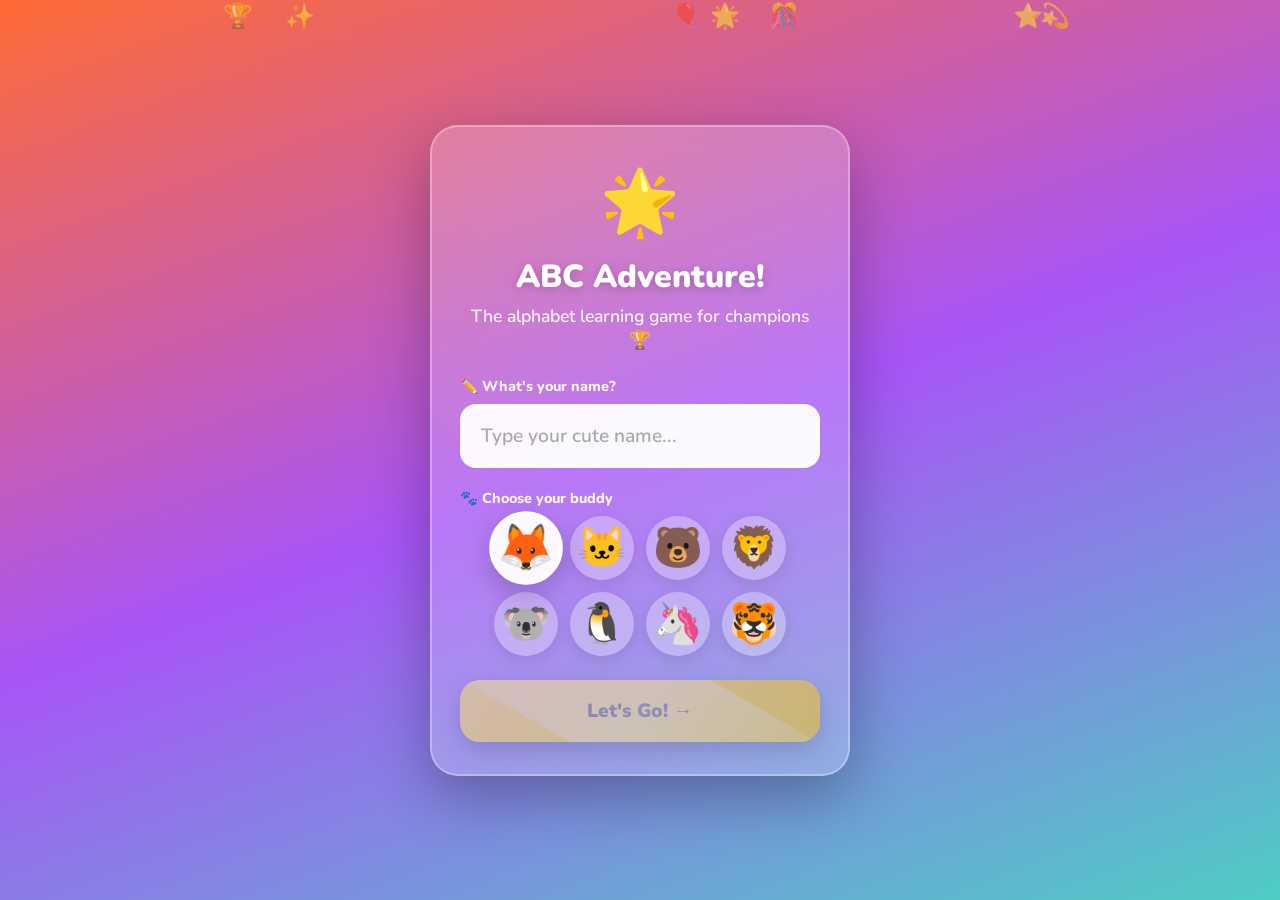
==== commit b2c0f6b0: "Update index.html" ====
--- a/index.html
+++ b/index.html
@@ -1,337 +1,2736 @@
 <!DOCTYPE html>
-<html lang="tr">
+<html lang="en">
 <head>
-<meta charset="UTF-8">
-<meta name="viewport" content="width=device-width, initial-scale=1.0">
-<title>Helal Sermaye · Vicdanınıza uygun yatırım rehberi</title>
-<meta name="description" content="Helal Sermaye; faiz, aşırı borçlanma ve haram faaliyet taramasından geçmiş yatırım platformlarını, hangi kapsamda önerildiğini açıkça belirterek bir araya getiren bağımsız bir bilgilendirme kaynağıdır.">
-<link rel="preconnect" href="https://fonts.googleapis.com">
-<link rel="preconnect" href="https://fonts.gstatic.com" crossorigin>
-<link href="https://fonts.googleapis.com/css2?family=Fraunces:ital,opsz,wght@0,9..144,300;0,9..144,450;0,9..144,600;1,9..144,450&family=Inter:wght@400;500;600&family=IBM+Plex+Mono:wght@400;500&display=swap" rel="stylesheet">
-<link rel="stylesheet" href="css/style.css">
+  <!-- Google tag (gtag.js) -->
+<script async src="https://www.googletagmanager.com/gtag/js?id=G-Y7T3R0W413"></script>
+<script>
+  window.dataLayer = window.dataLayer || [];
+  function gtag(){dataLayer.push(arguments);}
+  gtag('js', new Date());
+
+  gtag('config', 'G-Y7T3R0W413');
+</script>
+<meta charset="UTF-8"/>
+<meta name="viewport" content="width=device-width,initial-scale=1,maximum-scale=1,user-scalable=no"/>
+<title>ABC Adventure MASTER 🏆</title>
+<link rel="manifest" href="manifest.json"/>
+<meta name="theme-color" content="#FF6B35"/>
+<meta name="mobile-web-app-capable" content="yes"/>
+<meta name="apple-mobile-web-app-capable" content="yes"/>
+<meta name="apple-mobile-web-app-title" content="ABC Adventure"/>
+<link rel="preconnect" href="https://fonts.googleapis.com"/>
+<link href="https://fonts.googleapis.com/css2?family=Nunito:wght@400;600;700;800;900&display=swap" rel="stylesheet"/>
+<style>
+*,*::before,*::after{box-sizing:border-box;margin:0;padding:0;-webkit-tap-highlight-color:transparent}
+:root{
+  --p1:#FF6B35;--p2:#FF9A5C;
+  --s1:#4ECDC4;--s2:#38BDF8;
+  --ac:#FFE66D;--ac2:#FFC300;
+  --pu:#A855F7;--pu2:#7C3AED;
+  --gr:#34D399;--gr2:#059669;
+  --pk:#F472B6;--rd:#EF4444;--rd2:#B91C1C;
+  --bg:#FFF8EE;--card:#FFFFFF;
+  --text:#1E293B;--muted:#64748B;--border:#E2E8F0;
+  --shadow:0 6px 30px rgba(0,0,0,.12);
+  --r:20px;--r-sm:12px;--font:'Nunito',sans-serif;
+  --transition:all 0.3s cubic-bezier(0.4, 0, 0.2, 1);
+}
+html,body{height:100%;overflow-x:hidden;font-family:var(--font);background:var(--bg);color:var(--text);transition:var(--transition)}
+button{font-family:var(--font);cursor:pointer;border:none;outline:none;transition:var(--transition)}
+button:active{transform:scale(.95)}
+::-webkit-scrollbar{width:6px}
+::-webkit-scrollbar-thumb{background:var(--border);border-radius:3px}
+
+/* ════════════════════════════════
+   ANIMATIONS
+════════════════════════════════ */
+@keyframes fadeIn{from{opacity:0;transform:translateY(20px)}to{opacity:1;transform:translateY(0)}}
+@keyframes float{0%,100%{transform:translateY(0)}50%{transform:translateY(-10px)}}
+@keyframes pulse{0%,100%{transform:scale(1)}50%{transform:scale(1.05)}}
+@keyframes shake{0%,100%{transform:translateX(0)}25%{transform:translateX(-8px)}75%{transform:translateX(8px)}}
+@keyframes bounce{0%,100%{transform:translateY(0)}50%{transform:translateY(-15px)}}
+@keyframes glow{0%,100%{box-shadow:0 0 5px rgba(255,107,53,0.5)}50%{box-shadow:0 0 20px rgba(255,107,53,0.8)}}
+@keyframes slideInRight{from{transform:translateX(100%);opacity:0}to{transform:translateX(0);opacity:1}}
+@keyframes slideInLeft{from{transform:translateX(-100%);opacity:0}to{transform:translateX(0);opacity:1}}
+@keyframes pop{0%{transform:scale(0);opacity:0}70%{transform:scale(1.2)}100%{transform:scale(1);opacity:1}}
+@keyframes progressFill{from{width:0%}to{width:var(--progress)}}
+
+/* ── SCREENS ── */
+.screen{display:none;padding:0 14px 100px;max-width:900px;margin:0 auto;animation:fadeIn .5s ease}
+.screen.active{display:block}
+
+/* ════════════════════════════════
+   WELCOME SCREEN
+════════════════════════════════ */
+#sWelcome{
+  position:fixed;inset:0;z-index:1000;
+  background:linear-gradient(160deg,#FF6B35 0%,#A855F7 50%,#4ECDC4 100%);
+  display:flex;flex-direction:column;align-items:center;justify-content:center;
+  padding:24px;overflow-y:auto;
+}
+#sWelcome.gone{display:none}
+.wlc-stars{position:absolute;inset:0;pointer-events:none;overflow:hidden}
+.wlc-star{position:absolute;font-size:1.5rem;animation:float 3s ease-in-out infinite;opacity:.6}
+@keyframes floatStar{from{transform:translateY(110vh) rotate(0)}to{transform:translateY(-10vh) rotate(360deg)}}
+.wlc-box{
+  background:rgba(255,255,255,.2);backdrop-filter:blur(20px);
+  border:2px solid rgba(255,255,255,.3);border-radius:28px;
+  padding:32px 28px;width:100%;max-width:420px;text-align:center;
+  position:relative;z-index:2;box-shadow:0 20px 60px rgba(0,0,0,.3);
+  animation:fadeIn 0.6s ease;
+}
+.wlc-logo{font-size:4rem;margin-bottom:8px;animation:bounce 2s ease infinite}
+.wlc-title{font-size:2rem;font-weight:900;color:#fff;margin-bottom:6px;text-shadow:0 2px 10px rgba(0,0,0,.2)}
+.wlc-sub{color:rgba(255,255,255,.9);font-size:1.1rem;margin-bottom:24px;font-weight:600}
+.wlc-label{font-size:.9rem;font-weight:800;color:#fff;opacity:.95;text-align:left;margin-bottom:8px}
+.wlc-input{
+  width:100%;border-radius:16px;border:3px solid rgba(255,255,255,.5);
+  background:rgba(255,255,255,.95);padding:16px 18px;
+  font-family:var(--font);font-size:1.2rem;font-weight:700;color:var(--text);
+  outline:none;margin-bottom:20px;transition:var(--transition);
+}
+.wlc-input:focus{border-color:#fff;transform:translateY(-2px);box-shadow:0 8px 25px rgba(0,0,0,.2)}
+.wlc-input::placeholder{color:#aaa;font-weight:600}
+
+/* Avatar picker */
+.avatar-grid{display:flex;gap:12px;justify-content:center;flex-wrap:wrap;margin-bottom:24px}
+.av-btn{
+  font-size:2.5rem;width:64px;height:64px;border-radius:50%;
+  background:rgba(255,255,255,.3);border:3px solid transparent;
+  display:flex;align-items:center;justify-content:center;
+  transition:var(--transition);cursor:pointer;box-shadow:0 4px 15px rgba(0,0,0,.1);
+}
+.av-btn.selected{background:rgba(255,255,255,.95);border-color:#fff;transform:scale(1.15);box-shadow:0 8px 25px rgba(0,0,0,.2)}
+.av-btn:hover:not(.selected){background:rgba(255,255,255,.5);transform:translateY(-3px)}
+
+.wlc-go{
+  width:100%;background:linear-gradient(135deg,#FFE66D,#FFC300);color:#333;border-radius:var(--r);
+  padding:18px;font-size:1.2rem;font-weight:900;
+  box-shadow:0 8px 25px rgba(0,0,0,.3);transition:var(--transition);
+  position:relative;overflow:hidden;
+}
+.wlc-go:hover{transform:translateY(-3px);box-shadow:0 12px 35px rgba(0,0,0,.4)}
+.wlc-go:disabled{opacity:.5;cursor:not-allowed;transform:none}
+.wlc-go::after{
+  content:'';position:absolute;top:-50%;left:-50%;width:200%;height:200%;
+  background:linear-gradient(90deg,transparent,rgba(255,255,255,.4),transparent);
+  transform:rotate(30deg);transition:0.5s;
+}
+.wlc-go:hover::after{left:100%}
+
+/* ── TOP BAR ── */
+#topBar{
+  position:sticky;top:0;z-index:100;
+  background:var(--bg);border-bottom:2px dashed var(--border);
+  padding:12px 14px;display:flex;align-items:center;justify-content:space-between;
+  max-width:900px;margin:0 auto;backdrop-filter:blur(10px);
+}
+.logo{font-size:1.5rem;font-weight:900;letter-spacing:-1px;cursor:pointer;transition:var(--transition)}
+.logo:hover{transform:scale(1.05)}
+.logo b{color:var(--p1)}.logo i{color:var(--s1);font-style:normal}
+.top-right{display:flex;align-items:center;gap:10px}
+.chip{display:flex;align-items:center;gap:6px;background:var(--card);border:2px solid var(--border);border-radius:50px;padding:6px 14px;font-weight:800;font-size:.9rem;transition:var(--transition)}
+.chip:hover{transform:translateY(-2px);box-shadow:var(--shadow)}
+.chip.xp{border-color:var(--pu);color:var(--pu);background:linear-gradient(135deg,#faf5ff,#f3e8ff)}
+.chip.streak{border-color:var(--p1);color:var(--p1);background:linear-gradient(135deg,#fff7ed,#ffedd5)}
+.player-chip{
+  display:flex;align-items:center;gap:8px;background:var(--card);
+  border:2px solid var(--border);border-radius:50px;padding:6px 14px;
+  font-weight:800;font-size:.9rem;cursor:pointer;transition:var(--transition);
+}
+.player-chip:hover{transform:translateY(-2px);box-shadow:var(--shadow)}
+.player-chip .pc-av{font-size:1.2rem}
+
+/* ── HOME ── */
+.player-card{
+  background:linear-gradient(135deg,#667EEA,#764BA2);
+  border-radius:var(--r);padding:24px;color:#fff;margin-bottom:24px;
+  display:flex;align-items:center;gap:20px;box-shadow:0 10px 40px rgba(102,126,234,.4);
+  position:relative;overflow:hidden;
+}
+.player-card::before{
+  content:'';position:absolute;top:-50%;right:-50%;width:100%;height:100%;
+  background:radial-gradient(circle,rgba(255,255,255,.1) 0%,transparent 70%);
+}
+.pc-avatar-big{font-size:3.5rem;background:rgba(255,255,255,.2);border-radius:50%;
+  width:80px;height:80px;display:flex;align-items:center;justify-content:center;flex-shrink:0;
+  border:3px solid rgba(255,255,255,.3);animation:float 3s ease-in-out infinite}
+.pc-right{flex:1;position:relative;z-index:1}
+.pc-name{font-size:1.4rem;font-weight:900;margin-bottom:4px}
+.pc-level{font-size:.85rem;opacity:.9;margin-bottom:12px;font-weight:700}
+.xp-bar-wrap{background:rgba(255,255,255,.25);border-radius:50px;height:12px;overflow:hidden;box-shadow:inset 0 2px 4px rgba(0,0,0,.1)}
+.xp-bar-fill{background:linear-gradient(90deg,#FFE66D,#FFC300);height:100%;border-radius:50px;transition:width 1s cubic-bezier(0.4, 0, 0.2, 1);box-shadow:0 0 10px rgba(255,230,109,.5)}
+.pc-xp-label{font-size:.75rem;opacity:.9;margin-top:6px;font-weight:700}
+
+.section-label{font-size:.9rem;font-weight:800;color:var(--muted);text-transform:uppercase;letter-spacing:1.5px;margin:24px 0 14px;display:flex;align-items:center;gap:8px}
+.section-label::after{content:'';flex:1;height:2px;background:linear-gradient(90deg,var(--border),transparent);border-radius:2px}
+
+/* Mode Cards */
+.mode-grid{display:grid;grid-template-columns:repeat(3,1fr);gap:14px;margin-bottom:24px}
+@media(max-width:640px){.mode-grid{grid-template-columns:1fr 1fr}}
+.mode-card{
+  border-radius:var(--r);padding:22px 16px;text-align:center;cursor:pointer;
+  border:3px solid transparent;transition:var(--transition);position:relative;overflow:hidden;
+  box-shadow:0 4px 15px rgba(0,0,0,.08);
+}
+.mode-card:hover{transform:translateY(-6px) scale(1.02);box-shadow:0 12px 35px rgba(0,0,0,.15)}
+.mode-card:active{transform:translateY(-2px) scale(0.98)}
+.mc-icon{font-size:3rem;display:block;margin-bottom:10px;animation:float 3s ease-in-out infinite}
+.mc-title{font-size:1rem;font-weight:900;margin-bottom:4px}
+.mc-sub{font-size:.75rem;opacity:.85;line-height:1.4;font-weight:600}
+.mc-badge{position:absolute;top:8px;right:8px;background:rgba(255,255,255,.3);border-radius:50px;padding:3px 10px;font-size:.65rem;font-weight:800;backdrop-filter:blur(4px)}
+.mc-learn{background:linear-gradient(135deg,#FF6B35,#FF9A5C);color:#fff}
+.mc-speed{background:linear-gradient(135deg,#EF4444,#F97316);color:#fff}
+.mc-memory{background:linear-gradient(135deg,#A855F7,#6366F1);color:#fff}
+.mc-word{background:linear-gradient(135deg,#F59E0B,#EF4444);color:#fff}
+.mc-case{background:linear-gradient(135deg,#10B981,#059669);color:#fff}
+.mc-map{background:linear-gradient(135deg,#6366F1,#8B5CF6);color:#fff}
+
+/* Home Stats */
+.home-stats{display:grid;grid-template-columns:repeat(4,1fr);gap:12px;margin-bottom:24px}
+.hs-item{background:var(--card);border-radius:var(--r-sm);padding:16px 8px;text-align:center;box-shadow:0 4px 12px rgba(0,0,0,.06);transition:var(--transition);border:2px solid transparent}
+.hs-item:hover{transform:translateY(-3px);border-color:var(--p1);box-shadow:0 8px 25px rgba(0,0,0,.1)}
+.hs-val{font-size:1.6rem;font-weight:900;display:block;background:linear-gradient(135deg,var(--p1),var(--pu));-webkit-background-clip:text;-webkit-text-fill-color:transparent}
+.hs-lbl{font-size:.7rem;font-weight:700;color:var(--muted);text-transform:uppercase;letter-spacing:.5px;margin-top:4px}
+
+/* Mini grid */
+.mini-grid{display:grid;grid-template-columns:repeat(auto-fill,minmax(60px,1fr));gap:10px;margin-bottom:24px}
+.mini-card{
+  aspect-ratio:1;border-radius:14px;display:flex;flex-direction:column;align-items:center;
+  justify-content:center;cursor:pointer;border:3px solid transparent;
+  transition:var(--transition);font-weight:900;background:var(--card);
+  box-shadow:0 3px 10px rgba(0,0,0,.08);position:relative;user-select:none;
+}
+.mini-card:hover{transform:scale(1.15) rotate(3deg);z-index:10;box-shadow:0 8px 25px rgba(0,0,0,.15)}
+.ml{font-size:1.5rem}.me{font-size:.85rem}
+.mini-card.done{border-color:var(--gr);background:linear-gradient(135deg,#f0fdf4,#dcfce7)}
+.mini-card.done::after{content:'⭐';position:absolute;top:-5px;right:-5px;font-size:.8rem;animation:bounce 1s infinite}
+
+/* Daily Challenge */
+.daily-card{
+  background:linear-gradient(135deg,#F59E0B,#EF4444);border-radius:var(--r);
+  padding:18px;color:#fff;margin-bottom:24px;
+  display:flex;align-items:center;gap:16px;cursor:pointer;
+  box-shadow:0 6px 20px rgba(245,158,11,.35);transition:var(--transition);
+  position:relative;overflow:hidden;
+}
+.daily-card:hover{transform:translateY(-3px);box-shadow:0 10px 30px rgba(245,158,11,.45)}
+.daily-card.done{background:linear-gradient(135deg,#059669,#34D399);cursor:default}
+.dc-emoji{font-size:3rem;flex-shrink:0;animation:float 3s ease-in-out infinite}
+.dc-title{font-size:.75rem;font-weight:800;opacity:.9;text-transform:uppercase;letter-spacing:1px}
+.dc-letter{font-size:1.4rem;font-weight:900}
+.dc-badge{margin-left:auto;background:rgba(255,255,255,.25);border-radius:50px;padding:6px 14px;font-size:.8rem;font-weight:800;backdrop-filter:blur(4px)}
+
+/* ── Letter Grid Screen ── */
+#sLetterGrid{padding-bottom:90px}
+.lg-header{display:flex;align-items:center;gap:12px;margin-bottom:20px;flex-wrap:wrap}
+.lg-header h2{font-size:1.5rem;font-weight:900;margin:0}
+.letter-grid-full{display:grid;grid-template-columns:repeat(4,1fr);gap:12px}
+@media(min-width:640px){.letter-grid-full{grid-template-columns:repeat(6,1fr)}}
+.lg-card{
+  aspect-ratio:1;border-radius:18px;display:flex;flex-direction:column;
+  align-items:center;justify-content:center;cursor:pointer;
+  font-weight:900;transition:var(--transition);
+  box-shadow:0 4px 12px rgba(0,0,0,.1);position:relative;user-select:none;
+  border:3px solid transparent;background:var(--card);
+}
+.lg-card:active{transform:scale(.92)}
+.lg-card:hover{transform:scale(1.08) translateY(-5px);box-shadow:0 12px 30px rgba(0,0,0,.15);z-index:10}
+.lg-card.done{border-color:var(--gr);background:linear-gradient(135deg,#f0fdf4,#dcfce7)}
+.lg-card.done::after{content:'⭐';position:absolute;top:4px;right:6px;font-size:.9rem;animation:bounce 1s infinite}
+.lg-letter{font-size:2.2rem;line-height:1;font-weight:900}
+.lg-emoji{font-size:1.3rem;margin-top:4px}
+.lg-name{font-size:.6rem;font-weight:700;opacity:.7;margin-top:2px;text-align:center}
+
+.mc-pal-0{background:linear-gradient(135deg,#FFF0F0,#FFE4E4)}
+.mc-pal-1{background:linear-gradient(135deg,#FFF7E0,#FFEFD5)}
+.mc-pal-2{background:linear-gradient(135deg,#E0F8F4,#D1FAE5)}
+.mc-pal-3{background:linear-gradient(135deg,#F0EAFF,#E9D5FF)}
+.mc-pal-4{background:linear-gradient(135deg,#E0F3FF,#DBEAFE)}
+.mc-pal-5{background:linear-gradient(135deg,#FFF0FA,#FCE7F3)}
+
+/* ── LEARN ── */
+.back-btn{
+  display:inline-flex;align-items:center;gap:8px;background:var(--card);
+  border:2px solid var(--border);border-radius:50px;padding:10px 20px;
+  font-weight:700;font-size:.95rem;margin-bottom:18px;transition:var(--transition);
+  box-shadow:0 2px 8px rgba(0,0,0,.05);
+}
+.back-btn:hover{background:var(--border);transform:translateX(-3px)}
+.detail-hero{border-radius:var(--r);padding:32px 24px;text-align:center;margin-bottom:20px;position:relative;overflow:hidden;box-shadow:0 10px 40px rgba(0,0,0,.15)}
+.detail-hero::before{
+  content:'';position:absolute;inset:0;background:radial-gradient(circle at top right,rgba(255,255,255,.2) 0%,transparent 50%);
+}
+.dh-letters{font-size:6rem;font-weight:900;color:#fff;display:flex;align-items:baseline;justify-content:center;gap:16px;position:relative;z-index:1;text-shadow:0 4px 15px rgba(0,0,0,.2)}
+.dh-lower{font-size:3.5rem;opacity:.6}
+.tts-btn{
+  background:rgba(255,255,255,.6);border:2px solid rgba(255,255,255,.9);
+  border-radius:50px;padding:10px 24px;font-size:1rem;font-weight:800;
+  margin-top:16px;color:#333;transition:var(--transition);position:relative;z-index:1;
+  backdrop-filter:blur(4px);
+}
+.tts-btn:hover{background:rgba(255,255,255,.95);transform:translateY(-2px);box-shadow:0 8px 25px rgba(0,0,0,.2)}
+.cat-grid{display:grid;grid-template-columns:1fr 1fr;gap:14px;margin-bottom:20px}
+.cat-card{
+  background:var(--card);border-radius:var(--r);padding:18px 14px;
+  display:flex;align-items:center;gap:12px;border:3px solid transparent;
+  box-shadow:0 4px 12px rgba(0,0,0,.08);cursor:pointer;transition:var(--transition);
+}
+.cat-card:hover{transform:translateY(-4px) scale(1.02);box-shadow:0 12px 30px rgba(0,0,0,.12)}
+.cc-emoji{font-size:2.5rem;flex-shrink:0;animation:float 3s ease-in-out infinite}
+.cc-label{font-size:.7rem;font-weight:800;text-transform:uppercase;letter-spacing:1px;color:var(--muted);margin-bottom:3px}
+.cc-name{font-size:1.05rem;font-weight:800;white-space:nowrap;overflow:hidden;text-overflow:ellipsis}
+.cc-spk{margin-left:auto;font-size:1.2rem;opacity:.5;transition:var(--transition)}
+.cat-card:hover .cc-spk{opacity:1;transform:scale(1.2)}
+.cat-animal{border-color:#FED7AA;background:linear-gradient(135deg,#FFF7ED,#FFEDD5)}
+.cat-food{border-color:#BBF7D0;background:linear-gradient(135deg,#F0FDF4,#DCFCE7)}
+.cat-country{border-color:#BAE6FD;background:linear-gradient(135deg,#F0F9FF,#E0F2FE)}
+.cat-job{border-color:#DDD6FE;background:linear-gradient(135deg,#FAF5FF,#F3E8FF)}
+.story-box{background:linear-gradient(135deg,#667EEA,#764BA2);border-radius:var(--r);padding:24px;color:#fff;margin-bottom:18px;position:relative;overflow:hidden;box-shadow:0 10px 30px rgba(102,126,234,.3)}
+.story-box::before{content:'📖';position:absolute;right:-10px;top:-10px;font-size:5rem;opacity:.1}
+.story-box h3{font-size:.8rem;font-weight:800;opacity:.9;text-transform:uppercase;letter-spacing:1px;margin-bottom:10px}
+.story-box p{font-size:1rem;line-height:1.8;font-weight:600}
+.story-tts{background:rgba(255,255,255,.25);border:2px solid rgba(255,255,255,.5);border-radius:50px;padding:8px 18px;color:#fff;font-weight:800;font-size:.9rem;margin-top:14px;display:inline-flex;align-items:center;gap:8px;transition:var(--transition);cursor:pointer}
+.story-tts:hover{background:rgba(255,255,255,.4);transform:translateY(-2px)}
+.quiz-launch{
+  width:100%;border-radius:var(--r);padding:18px;font-size:1.1rem;font-weight:900;
+  background:linear-gradient(135deg,var(--p1),var(--p2));color:#fff;
+  box-shadow:0 6px 20px rgba(255,107,53,.4);transition:var(--transition);
+  display:flex;align-items:center;justify-content:center;gap:10px;margin-bottom:12px;
+}
+.quiz-launch:hover{transform:translateY(-3px);box-shadow:0 10px 30px rgba(255,107,53,.5)}
+.trace-btn{
+  width:100%;border-radius:var(--r);padding:16px;font-size:1rem;font-weight:800;
+  background:linear-gradient(135deg,#6366F1,#8B5CF6);color:#fff;
+  box-shadow:0 6px 20px rgba(99,102,241,.4);transition:var(--transition);
+  display:flex;align-items:center;justify-content:center;gap:10px;
+}
+.trace-btn:hover{transform:translateY(-3px);box-shadow:0 10px 30px rgba(99,102,241,.5)}
+
+/* ── QUIZ ── */
+.quiz-top{display:flex;align-items:center;justify-content:space-between;margin-bottom:20px;flex-wrap:wrap;gap:10px}
+.q-dots{display:flex;gap:8px}
+.q-dot{width:12px;height:12px;border-radius:50%;background:var(--border);transition:var(--transition);position:relative}
+.q-dot.active{background:var(--p1);transform:scale(1.3);animation:pulse 1s infinite}
+.q-dot.ok{background:var(--gr);transform:scale(1.1)}
+.q-dot.bad{background:var(--rd);transform:scale(1.1)}
+.streak-badge{background:linear-gradient(135deg,var(--ac),var(--ac2));border-radius:50px;padding:6px 16px;font-size:.9rem;font-weight:800;box-shadow:0 4px 12px rgba(255,230,109,.4);animation:float 3s ease-in-out infinite}
+.q-box{background:var(--card);border-radius:var(--r);padding:32px 24px;text-align:center;margin-bottom:18px;box-shadow:var(--shadow);border:3px solid transparent;transition:var(--transition)}
+.q-box:hover{border-color:var(--p1)}
+.q-emoji{font-size:4rem;display:block;margin-bottom:14px;animation:pop .5s ease}
+.q-text{font-size:1.2rem;font-weight:800;line-height:1.5}
+.q-hint{font-size:.85rem;color:var(--muted);margin-top:8px;font-weight:600}
+.choices{display:grid;grid-template-columns:1fr 1fr;gap:12px;margin-bottom:16px}
+.choice{
+  background:var(--card);border:3px solid var(--border);border-radius:var(--r);
+  padding:18px 12px;font-size:1rem;font-weight:700;text-align:center;
+  transition:var(--transition);display:flex;flex-direction:column;align-items:center;gap:8px;line-height:1.3;
+  box-shadow:0 4px 12px rgba(0,0,0,.05);
+}
+.choice .ce{font-size:2rem}
+.choice:hover:not(:disabled){border-color:var(--p1);background:linear-gradient(135deg,#FFF5F2,#FFF0F0);transform:translateY(-4px);box-shadow:0 8px 25px rgba(255,107,53,.2)}
+.choice.ok{border-color:var(--gr);background:linear-gradient(135deg,#F0FDF4,#DCFCE7);animation:pop .3s ease}
+.choice.bad{border-color:var(--rd);background:linear-gradient(135deg,#FEF2F2,#FEE2E2);animation:shake .5s ease}
+.choice:disabled{cursor:default;opacity:.7}
+.fb-box{border-radius:var(--r);padding:16px;font-size:1.1rem;font-weight:800;text-align:center;display:none;animation:pop .4s ease;margin-bottom:14px}
+.fb-box.ok{background:linear-gradient(135deg,#D1FAE5,#A7F3D0);color:#065F46}
+.fb-box.bad{background:linear-gradient(135deg,#FEE2E2,#FECACA);color:#991B1B}
+.next-q{width:100%;background:linear-gradient(135deg,var(--s1),var(--s2));color:#fff;border-radius:var(--r);padding:16px;font-size:1.05rem;font-weight:800;display:none;box-shadow:0 6px 20px rgba(78,205,196,.4);transition:var(--transition)}
+.next-q.show{display:block}
+.next-q:hover{transform:translateY(-3px);box-shadow:0 10px 30px rgba(78,205,196,.5)}
+
+/* ── SPEED RACE ── */
+.speed-hud{background:var(--card);border-radius:var(--r);padding:16px 20px;display:flex;align-items:center;gap:16px;margin-bottom:16px;box-shadow:0 4px 15px rgba(0,0,0,.08)}
+.timer-ring-wrap{position:relative;width:60px;height:60px;flex-shrink:0}
+.timer-ring-svg{width:60px;height:60px;transform:rotate(-90deg)}
+.timer-ring-bg{fill:none;stroke:var(--border);stroke-width:6}
+.timer-ring-fill{fill:none;stroke:var(--gr);stroke-width:6;stroke-linecap:round;transition:stroke-dashoffset .05s linear,stroke .5s}
+.timer-val{position:absolute;inset:0;display:flex;align-items:center;justify-content:center;font-size:1.1rem;font-weight:900}
+.hud-score{flex:1}
+.hud-score .hs-num{font-size:1.8rem;font-weight:900;line-height:1;background:linear-gradient(135deg,var(--p1),var(--pu));-webkit-background-clip:text;-webkit-text-fill-color:transparent}
+.hud-score .hs-lbl{font-size:.7rem;color:var(--muted);font-weight:700;text-transform:uppercase;letter-spacing:1px}
+.hearts-row{display:flex;gap:4px;font-size:1.5rem}
+.combo-banner{text-align:center;border-radius:var(--r-sm);padding:10px;font-size:1rem;font-weight:800;margin-bottom:14px;transition:var(--animation);box-shadow:0 4px 12px rgba(0,0,0,.1)}
+.combo-x1{background:#E2E8F0;color:var(--muted)}
+.combo-x2{background:#FEF9C3;color:#92400E;animation:pulse 2s infinite}
+.combo-x3{background:#FEE2E2;color:var(--rd2);animation:pulse 1s infinite}
+.combo-x4{background:linear-gradient(90deg,#FFE66D,#FF6B35);color:#fff;animation:glow 1s infinite}
+.score-pop{position:fixed;pointer-events:none;font-size:1.5rem;font-weight:900;color:var(--ac2);z-index:999;animation:scoreFly 1s ease forwards;text-shadow:0 2px 10px rgba(0,0,0,.2)}
+@keyframes scoreFly{0%{transform:translateY(0) scale(1);opacity:1}100%{transform:translateY(-100px) scale(1.5);opacity:0}}
+
+/* ── MEMORY MATCH ── */
+.memory-hud{display:flex;align-items:center;justify-content:space-between;background:var(--card);border-radius:var(--r);padding:14px 18px;margin-bottom:16px;box-shadow:0 4px 15px rgba(0,0,0,.08)}
+.mem-stat .ms-val{font-size:1.5rem;font-weight:900;display:block;text-align:center;background:linear-gradient(135deg,var(--pu),var(--s1));-webkit-background-clip:text;-webkit-text-fill-color:transparent}
+.mem-stat .ms-lbl{font-size:.65rem;font-weight:700;color:var(--muted);text-transform:uppercase;letter-spacing:.5px;text-align:center}
+.memory-grid{display:grid;grid-template-columns:repeat(4,1fr);gap:12px;perspective:800px;margin-bottom:16px}
+.mem-card{aspect-ratio:1;border-radius:16px;cursor:pointer;transform-style:preserve-3d;transition:transform .5s cubic-bezier(.4,0,.2,1);position:relative}
+.mem-card.flipped{transform:rotateY(180deg)}
+.mem-card.matched{transform:rotateY(180deg);animation:pulse .5s ease}
+.mem-card.matched .card-back{background:linear-gradient(135deg,var(--gr),#86EFAC)!important;border-color:var(--gr2)!important}
+.card-front,.card-back{position:absolute;inset:0;border-radius:16px;display:flex;align-items:center;justify-content:center;backface-visibility:hidden;-webkit-backface-visibility:hidden;border:3px solid transparent;box-shadow:0 4px 12px rgba(0,0,0,.1)}
+.card-front{background:linear-gradient(135deg,var(--pu),var(--pu2));font-size:2rem;color:rgba(255,255,255,.3);border-color:var(--pu2);transition:var(--transition)}
+.card-front::before{content:'❓';font-size:2.5rem;filter:grayscale(1)}
+.mem-card:hover .card-front{transform:scale(1.05)}
+.card-back{transform:rotateY(180deg);background:var(--card);border-color:var(--border);font-size:1.8rem;font-weight:900;flex-direction:column;gap:4px}
+.cb-letter{font-size:2rem;font-weight:900;color:var(--p1)}
+.cb-emoji{font-size:1.8rem}
+
+/* ── WORD BUILDER ── */
+.word-hud{background:var(--card);border-radius:var(--r);padding:14px 18px;display:flex;justify-content:space-between;align-items:center;margin-bottom:16px;box-shadow:0 4px 15px rgba(0,0,0,.08)}
+.word-stage{background:var(--card);border-radius:var(--r);padding:28px 20px;text-align:center;margin-bottom:16px;box-shadow:var(--shadow);border:3px solid transparent;transition:var(--transition)}
+.word-stage:hover{border-color:var(--p1)}
+.word-emoji{font-size:4rem;display:block;margin-bottom:14px;animation:float 3s ease-in-out infinite}
+.word-prompt{font-size:1rem;font-weight:800;color:var(--muted);margin-bottom:18px}
+.word-blanks{display:flex;gap:10px;justify-content:center;flex-wrap:wrap;margin-bottom:8px}
+.word-blank{
+  width:50px;height:58px;border-radius:var(--r-sm);border:3px solid var(--border);
+  display:flex;align-items:center;justify-content:center;font-size:1.8rem;font-weight:900;
+  background:var(--bg);transition:var(--transition);box-shadow:inset 0 2px 8px rgba(0,0,0,.05);
+}
+.word-blank.filled{border-color:var(--gr);background:linear-gradient(135deg,#F0FDF4,#DCFCE7);color:var(--gr2);animation:pop .3s ease}
+.word-blank.wrong-letter{border-color:var(--rd);background:linear-gradient(135deg,#FEF2F2,#FEE2E2);animation:shake .4s ease}
+.word-tiles{display:flex;gap:10px;justify-content:center;flex-wrap:wrap;margin-top:12px}
+.word-tile{
+  width:50px;height:50px;border-radius:var(--r-sm);background:linear-gradient(135deg,var(--pu),var(--pu2));
+  color:#fff;font-size:1.5rem;font-weight:900;display:flex;align-items:center;justify-content:center;
+  cursor:pointer;transition:var(--transition);box-shadow:0 4px 12px rgba(168,85,247,.35);
+}
+.word-tile:hover{transform:translateY(-5px) scale(1.1);box-shadow:0 8px 20px rgba(168,85,247,.5)}
+.word-tile.used{opacity:.3;cursor:default;transform:none;box-shadow:none}
+
+/* ── CASE MATCH ── */
+.case-hud{background:var(--card);border-radius:var(--r);padding:14px 18px;display:flex;justify-content:space-between;align-items:center;margin-bottom:16px;box-shadow:0 4px 15px rgba(0,0,0,.08)}
+.case-grid{display:grid;grid-template-columns:repeat(6,1fr);gap:10px;margin-bottom:18px}
+.case-card{
+  aspect-ratio:1;border-radius:var(--r-sm);display:flex;align-items:center;justify-content:center;
+  font-size:1.6rem;font-weight:900;cursor:pointer;border:3px solid transparent;
+  transition:var(--transition);box-shadow:0 4px 12px rgba(0,0,0,.1);
+}
+.case-card:hover{transform:scale(1.15);z-index:10}
+.case-card.upper{background:linear-gradient(135deg,#FF6B35,#FF9A5C);color:#fff;font-size:1.8rem}
+.case-card.lower{background:linear-gradient(135deg,#4ECDC4,#38BDF8);color:#fff;font-size:1.5rem}
+.case-card.selected{border-color:#fff;transform:scale(1.15);box-shadow:0 0 20px rgba(255,255,255,.5);animation:glow 1s infinite}
+.case-card.matched{background:linear-gradient(135deg,var(--gr),#86EFAC)!important;border-color:var(--gr2)!important;cursor:default;animation:pop .5s ease}
+.case-card.wrong{animation:shake .4s ease}
+.case-divider{text-align:center;font-size:.85rem;font-weight:800;color:var(--muted);padding:10px 0;text-transform:uppercase;letter-spacing:1px;margin-bottom:10px;background:var(--bg);border-radius:8px}
+
+/* ── RESULT ── */
+.result-card{background:var(--card);border-radius:var(--r);padding:32px 24px;text-align:center;box-shadow:var(--shadow);border:3px solid transparent;transition:var(--transition)}
+.result-card:hover{border-color:var(--p1)}
+.res-trophy{font-size:5rem;display:block;animation:bounce 1s ease;margin-bottom:10px}
+.res-title{font-size:1.8rem;font-weight:900;margin:10px 0 6px;background:linear-gradient(135deg,var(--p1),var(--pu));-webkit-background-clip:text;-webkit-text-fill-color:transparent}
+.res-sub{color:var(--muted);font-size:1rem;margin-bottom:18px;font-weight:600}
+.res-stars{font-size:2.5rem;margin-bottom:16px;letter-spacing:6px;animation:pop .5s ease}
+.res-xp{background:linear-gradient(135deg,var(--pu),var(--pu2));color:#fff;border-radius:var(--r-sm);padding:12px 24px;font-size:1.1rem;font-weight:900;display:inline-block;margin-bottom:20px;box-shadow:0 6px 20px rgba(168,85,247,.4);animation:float 3s ease-in-out infinite}
+.res-grid{display:grid;grid-template-columns:repeat(3,1fr);gap:12px;margin-bottom:24px}
+.rg-item{background:var(--bg);border-radius:14px;padding:14px 8px;transition:var(--transition)}
+.rg-item:hover{transform:translateY(-3px);box-shadow:0 6px 15px rgba(0,0,0,.1)}
+.rg-val{font-size:1.6rem;font-weight:900;display:block;color:var(--p1)}
+.rg-lbl{font-size:.7rem;font-weight:700;color:var(--muted);text-transform:uppercase;letter-spacing:.5px;margin-top:4px}
+.res-actions{display:flex;gap:12px}
+.btn-sec{flex:1;background:var(--border);border-radius:var(--r);padding:14px;font-size:1rem;font-weight:800;transition:var(--transition);color:var(--text);box-shadow:0 4px 12px rgba(0,0,0,.08)}
+.btn-sec:hover{background:#CBD5E1;transform:translateY(-2px)}
+.btn-pri{flex:1;background:linear-gradient(135deg,var(--p1),var(--p2));color:#fff;border-radius:var(--r);padding:14px;font-size:1rem;font-weight:900;box-shadow:0 6px 20px rgba(255,107,53,.35);transition:var(--transition)}
+.btn-pri:hover{transform:translateY(-3px);box-shadow:0 10px 30px rgba(255,107,53,.45)}
+
+/* ════════════════════════════════
+   HALL OF FAME
+════════════════════════════════ */
+.hof-level{background:linear-gradient(135deg,#F59E0B,#EAB308);border-radius:var(--r);padding:24px;color:#fff;text-align:center;margin-bottom:20px;box-shadow:0 10px 30px rgba(245,158,11,.3);position:relative;overflow:hidden}
+.hof-level::before{content:'';position:absolute;inset:0;background:radial-gradient(circle at top right,rgba(255,255,255,.2) 0%,transparent 50%)}
+.lv-icon{font-size:4rem;display:block;margin-bottom:8px;animation:float 3s ease-in-out infinite;position:relative;z-index:1}
+.lv-name{font-size:1.4rem;font-weight:900;position:relative;z-index:1}
+.lv-next{font-size:.9rem;opacity:.9;margin-top:6px;position:relative;z-index:1;font-weight:600}
+.xp-big-bar{background:rgba(255,255,255,.3);border-radius:50px;height:14px;margin-top:14px;overflow:hidden;position:relative;z-index:1;box-shadow:inset 0 2px 4px rgba(0,0,0,.1)}
+.xp-big-fill{background:linear-gradient(90deg,#fff,#FFE66D);height:100%;border-radius:50px;transition:width 1s cubic-bezier(0.4, 0, 0.2, 1);box-shadow:0 0 10px rgba(255,230,109,.5)}
+
+.ach-grid{display:grid;grid-template-columns:repeat(auto-fill,minmax(120px,1fr));gap:12px;margin-bottom:24px}
+.ach-item{background:var(--card);border-radius:var(--r-sm);padding:16px 12px;text-align:center;border:3px solid var(--border);transition:var(--transition);position:relative;overflow:hidden}
+.ach-item.earned{border-color:var(--ac);background:linear-gradient(135deg,#FFFDE7,#FEF9C3);animation:pop .5s ease}
+.ach-item:hover{transform:translateY(-4px);box-shadow:0 8px 25px rgba(0,0,0,.1)}
+.ach-item.earned::before{content:'';position:absolute;inset:0;background:linear-gradient(135deg,transparent,rgba(255,230,109,.2));pointer-events:none}
+.ai-icon{font-size:2.2rem;display:block;margin-bottom:8px}
+.ai-name{font-size:.85rem;font-weight:800}
+.ai-desc{font-size:.7rem;color:var(--muted);margin-top:4px;font-weight:600}
+
+/* CuteLearners List */
+.cl-header{
+  background:linear-gradient(135deg,#667EEA,#764BA2);
+  border-radius:var(--r) var(--r) 0 0;padding:18px;color:#fff;display:flex;align-items:center;gap:14px;
+  box-shadow:0 4px 15px rgba(102,126,234,.3);
+}
+.cl-header .cl-icon{font-size:2rem}
+.cl-header h3{font-size:1.2rem;font-weight:900}
+.cl-header p{font-size:.8rem;opacity:.9;font-weight:600}
+.cl-table{background:var(--card);border-radius:0 0 var(--r) var(--r);overflow:hidden;box-shadow:0 4px 20px rgba(0,0,0,.1);margin-bottom:24px}
+.cl-row{
+  display:grid;grid-template-columns:50px 1fr auto;
+  align-items:center;padding:16px;border-bottom:1px solid var(--border);
+  gap:12px;transition:var(--transition);
+}
+.cl-row:last-child{border-bottom:none}
+.cl-row:hover{background:var(--bg)}
+.cl-row.me{background:linear-gradient(90deg,#FFF9E6,#FFFDE7)!important;font-weight:800;border-left:4px solid var(--ac)}
+.cl-rank{font-size:1.6rem;text-align:center;flex-shrink:0}
+.cl-player{display:flex;align-items:center;gap:10px;min-width:0}
+.cl-av{font-size:1.6rem;flex-shrink:0}
+.cl-info{min-width:0}
+.cl-pname{font-size:1rem;font-weight:800;white-space:nowrap;overflow:hidden;text-overflow:ellipsis}
+.cl-psub{font-size:.75rem;color:var(--muted);font-weight:600}
+.cl-score{text-align:right}
+.cl-xp{font-size:1.2rem;font-weight:900;color:var(--pu)}
+.cl-xplbl{font-size:.7rem;color:var(--muted);font-weight:700;text-transform:uppercase;letter-spacing:.5px}
+.cl-empty{padding:28px;text-align:center;color:var(--muted);font-size:1rem;font-weight:600}
+
+/* My scores mini-table */
+.scores-table{background:var(--card);border-radius:var(--r);overflow:hidden;box-shadow:0 4px 15px rgba(0,0,0,.08);margin-bottom:24px}
+.sc-row{display:grid;grid-template-columns:40px 1fr 1fr 1fr;padding:12px 16px;border-bottom:1px solid var(--border);align-items:center;font-size:.95rem;transition:var(--transition)}
+.sc-row:hover{background:var(--bg)}
+.sc-row:last-child{border-bottom:none}
+.sc-row.hdr{background:var(--bg);font-weight:800;font-size:.75rem;text-transform:uppercase;letter-spacing:.5px;color:var(--muted)}
+
+/* ── PARENT REPORT ── */
+#sReport{padding-bottom:100px}
+.report-header{
+  background:linear-gradient(135deg,#374151,#1F2937);border-radius:var(--r);padding:28px;color:#fff;text-align:center;margin-bottom:24px;
+  box-shadow:0 10px 30px rgba(0,0,0,.3);position:relative;overflow:hidden;
+}
+.report-header::before{
+  content:'';position:absolute;inset:0;background:radial-gradient(circle at top right,rgba(255,255,255,.1) 0%,transparent 50%);
+}
+.report-header h2{font-size:1.8rem;font-weight:900;margin-bottom:8px;position:relative;z-index:1}
+.report-date{font-size:.9rem;opacity:.8;font-weight:600;position:relative;z-index:1}
+.report-stat-grid{display:grid;grid-template-columns:repeat(2,1fr);gap:14px;margin-bottom:24px}
+@media(min-width:640px){.report-stat-grid{grid-template-columns:repeat(4,1fr)}}
+.rp-stat{background:var(--card);border-radius:var(--r);padding:20px 16px;text-align:center;box-shadow:0 4px 15px rgba(0,0,0,.08);transition:var(--transition);border:3px solid transparent}
+.rp-stat:hover{transform:translateY(-4px);border-color:var(--p1);box-shadow:0 10px 30px rgba(0,0,0,.12)}
+.rp-val{font-size:2rem;font-weight:900;display:block;margin-bottom:6px;background:linear-gradient(135deg,var(--p1),var(--pu));-webkit-background-clip:text;-webkit-text-fill-color:transparent}
+.rp-lbl{font-size:.75rem;font-weight:700;color:var(--muted);text-transform:uppercase;letter-spacing:.5px}
+.letter-mastery{background:var(--card);border-radius:var(--r);padding:20px;box-shadow:0 4px 15px rgba(0,0,0,.08);margin-bottom:24px}
+.lm-header{display:flex;align-items:center;justify-content:space-between;margin-bottom:16px}
+.lm-title{font-size:1.1rem;font-weight:900}
+.lm-legend{display:flex;gap:12px;font-size:.75rem;font-weight:700;color:var(--muted)}
+.lm-row{display:flex;align-items:center;gap:12px;padding:10px 0;border-bottom:1px solid var(--border);transition:var(--transition)}
+.lm-row:hover{background:var(--bg);margin:0 -10px;padding:10px;border-radius:8px}
+.lm-row:last-child{border-bottom:none}
+.lm-letter{font-size:1.3rem;font-weight:900;width:32px;height:32px;display:flex;align-items:center;justify-content:center;background:linear-gradient(135deg,var(--p1),var(--p2));color:#fff;border-radius:50%}
+.lm-bar-wrap{flex:1;background:var(--border);border-radius:50px;height:10px;overflow:hidden;box-shadow:inset 0 2px 4px rgba(0,0,0,.1)}
+.lm-bar{height:100%;border-radius:50px;background:linear-gradient(90deg,var(--gr),var(--s1));transition:width 1s cubic-bezier(0.4, 0, 0.2, 1);position:relative}
+.lm-bar::after{
+  content:'';position:absolute;top:0;left:0;right:0;bottom:0;
+  background:linear-gradient(90deg,transparent,rgba(255,255,255,.3),transparent);
+  animation:shimmer 2s infinite;
+}
+@keyframes shimmer{0%{transform:translateX(-100%)}100%{transform:translateX(100%)}}
+.lm-stars{font-size:1rem;width:60px;text-align:right;font-weight:800}
+.category-weakness{background:var(--card);border-radius:var(--r);padding:20px;box-shadow:0 4px 15px rgba(0,0,0,.08);margin-bottom:24px}
+.cw-title{font-size:1.1rem;font-weight:900;margin-bottom:16px;display:flex;align-items:center;gap:8px}
+.cw-item{display:flex;align-items:center;gap:12px;margin-bottom:12px;padding:12px;background:var(--bg);border-radius:12px;transition:var(--transition)}
+.cw-item:hover{transform:translateX(5px)}
+.cw-cat{font-weight:800;flex:1}
+.cw-bar{flex:2;height:8px;background:var(--border);border-radius:50px;overflow:hidden}
+.cw-fill{height:100%;background:linear-gradient(90deg,var(--rd),var(--p1));border-radius:50px;transition:width 1s ease}
+.cw-count{font-weight:900;color:var(--rd);min-width:40px;text-align:right}
+
+/* ── BOTTOM NAV ── */
+.bottom-nav{position:fixed;bottom:0;left:0;right:0;background:#fff;border-top:2px solid var(--border);display:flex;justify-content:space-around;padding:12px 0 max(12px,env(safe-area-inset-bottom));z-index:200;box-shadow:0 -4px 20px rgba(0,0,0,.08)}
+.nav-btn{display:flex;flex-direction:column;align-items:center;gap:4px;background:none;padding:6px 20px;border-radius:16px;transition:var(--transition);position:relative}
+.nav-btn:hover{background:var(--bg)}
+.nb-icon{font-size:1.5rem;transition:var(--transition)}
+.nb-label{font-size:.7rem;font-weight:800;color:var(--muted);transition:var(--transition)}
+.nav-btn.active .nb-label{color:var(--p1)}
+.nav-btn.active .nb-icon{transform:translateY(-4px)}
+.nav-btn.active::before{
+  content:'';position:absolute;top:-14px;width:40px;height:4px;background:var(--p1);border-radius:2px;
+}
+
+/* ── OVERLAYS ── */
+.overlay{position:fixed;inset:0;background:rgba(0,0,0,.6);backdrop-filter:blur(4px);z-index:500;display:none;align-items:flex-end;justify-content:center;padding:16px}
+.overlay.open{display:flex}
+.modal{background:#fff;border-radius:28px 28px 0 0;padding:28px 24px 42px;width:100%;max-width:480px;text-align:center;animation:slideUp .4s ease;box-shadow:0 -10px 40px rgba(0,0,0,.3)}
+@keyframes slideUp{from{transform:translateY(100%)}to{transform:translateY(0)}}
+.modal .m-icon{font-size:4rem;display:block;margin-bottom:12px;animation:bounce 1s infinite}
+.modal .m-title{font-size:1.5rem;font-weight:900;margin-bottom:10px}
+.modal .m-sub{color:var(--muted);font-size:.95rem;margin-bottom:24px;line-height:1.6;font-weight:600}
+.m-btn-pri{width:100%;background:linear-gradient(135deg,var(--pu),var(--pu2));color:#fff;border-radius:var(--r);padding:16px;font-size:1rem;font-weight:800;margin-bottom:10px;box-shadow:0 6px 20px rgba(168,85,247,.4);transition:var(--transition)}
+.m-btn-pri:hover{transform:translateY(-3px);box-shadow:0 10px 30px rgba(168,85,247,.5)}
+.m-btn-demo{width:100%;background:linear-gradient(135deg,var(--ac),var(--ac2));color:#333;border-radius:var(--r);padding:14px;font-size:.95rem;font-weight:800;margin-bottom:10px;transition:var(--transition)}
+.m-btn-demo:hover{transform:translateY(-3px)}
+.m-btn-close{background:none;color:var(--muted);font-size:.95rem;font-weight:700;padding:8px;transition:var(--transition)}
+.m-btn-close:hover{color:var(--text)}
+
+/* Parent PIN */
+.pin-zone{margin-top:16px;text-align:left;display:none;background:var(--bg);padding:16px;border-radius:var(--r-sm)}
+.pin-zone.show{display:block}
+.pin-input{width:100%;border:3px solid var(--border);border-radius:14px;padding:14px 18px;font-family:var(--font);font-size:1.2rem;font-weight:700;outline:none;letter-spacing:8px;text-align:center;transition:var(--transition)}
+.pin-input:focus{border-color:var(--gr);box-shadow:0 0 0 4px rgba(52,211,153,.2)}
+.pin-btn{width:100%;margin-top:12px;background:linear-gradient(135deg,var(--gr),var(--gr2));color:#fff;border-radius:14px;padding:14px;font-size:1rem;font-weight:800;transition:var(--transition);box-shadow:0 4px 15px rgba(52,211,153,.4)}
+.pin-btn:hover{transform:translateY(-3px);box-shadow:0 8px 25px rgba(52,211,153,.5)}
+.pin-hint{font-size:.75rem;color:var(--muted);margin-top:10px;text-align:center;font-weight:600}
+
+/* Level Up */
+#levelUpModal .modal{background:linear-gradient(135deg,#667EEA,#764BA2);color:#fff;border-radius:24px;margin:20px;max-width:none;padding:40px 30px}
+#levelUpModal .m-title{color:#fff;font-size:2rem}
+#levelUpModal .m-sub{color:rgba(255,255,255,.9);font-size:1.1rem}
+#levelUpModal .lu-btn{background:var(--ac);color:#333;border-radius:var(--r);padding:16px;font-size:1.1rem;font-weight:900;width:100%;box-shadow:0 6px 20px rgba(255,230,109,.5);transition:var(--transition);margin-top:20px}
+#levelUpModal .lu-btn:hover{transform:translateY(-3px);box-shadow:0 10px 30px rgba(255,230,109,.6)}
+
+/* ── TOASTS & FX ── */
+#achToast{position:fixed;top:80px;left:50%;transform:translateX(-50%) translateY(-150px);background:linear-gradient(135deg,var(--ac2),#F59E0B);color:#fff;border-radius:50px;padding:12px 24px;font-weight:800;font-size:1rem;z-index:999;transition:transform .5s cubic-bezier(.68,-0.55,.265,1.55);white-space:nowrap;box-shadow:0 8px 30px rgba(245,158,11,.5);display:flex;align-items:center;gap:10px}
+#achToast.show{transform:translateX(-50%) translateY(0)}
+#achToast::before{content:'🏆';font-size:1.3rem}
+
+#confetti{position:fixed;top:50%;left:50%;pointer-events:none;z-index:999}
+.cp{position:absolute;font-size:1.5rem;animation:cpFly var(--dur) ease forwards}
+@keyframes cpFly{0%{transform:translate(0,0) rotate(0);opacity:1}100%{transform:translate(var(--tx),var(--ty)) rotate(720deg);opacity:0}}
+
+#countdownOverlay{position:fixed;inset:0;background:rgba(0,0,0,.8);backdrop-filter:blur(8px);z-index:600;display:none;align-items:center;justify-content:center;flex-direction:column}
+#countdownOverlay.show{display:flex}
+.cd-text{font-size:1.6rem;color:rgba(255,255,255,.9);font-weight:800;margin-bottom:20px;text-shadow:0 2px 10px rgba(0,0,0,.3)}
+.cd-num{font-size:8rem;font-weight:900;color:#fff;animation:cdPop 1s ease forwards;text-shadow:0 4px 20px rgba(0,0,0,.3)}
+@keyframes cdPop{0%{transform:scale(.3);opacity:0}50%{transform:scale(1.2);opacity:1}100%{transform:scale(1.5);opacity:0}}
+
+/* ══════════ DARK MODE ══════════ */
+[data-theme="dark"]{
+  --bg:#0F172A;--card:#1E293B;--text:#F1F5F9;--muted:#94A3B8;--border:#334155;
+  --shadow:0 6px 30px rgba(0,0,0,.5);
+}
+[data-theme="dark"] .bottom-nav{background:#1E293B;border-color:#334155}
+[data-theme="dark"] .choice{background:#1E293B;border-color:#334155}
+[data-theme="dark"] .result-card,[data-theme="dark"] .q-box,[data-theme="dark"] .speed-hud,
+[data-theme="dark"] .memory-hud,[data-theme="dark"] .modal{background:#1E293B}
+[data-theme="dark"] .hs-item,[data-theme="dark"] .scores-table,[data-theme="dark"] .cl-table,
+[data-theme="dark"] .cat-card,[data-theme="dark"] .ach-item,[data-theme="dark"] .sc-row.hdr{background:#0F172A}
+[data-theme="dark"] .cat-animal{background:#2a1a0e;border-color:#7c4a1e}
+[data-theme="dark"] .cat-food{background:#0e2a1a;border-color:#1e7c4a}
+[data-theme="dark"] .cat-country{background:#0e1a2a;border-color:#1e4a7c}
+[data-theme="dark"] .cat-job{background:#1a0e2a;border-color:#4a1e7c}
+[data-theme="dark"] .btn-sec{background:#334155;color:#F1F5F9}
+[data-theme="dark"] .back-btn{background:#1E293B;border-color:#334155;color:#F1F5F9}
+[data-theme="dark"] .mc-pal-0{background:linear-gradient(135deg,#2a1810,#3d2418)}
+[data-theme="dark"] .mc-pal-1{background:linear-gradient(135deg,#2a2210,#3d3218)}
+[data-theme="dark"] .mc-pal-2{background:linear-gradient(135deg,#102a28,#18403d)}
+[data-theme="dark"] .mc-pal-3{background:linear-gradient(135deg,#1e1030,#321850)}
+[data-theme="dark"] .mc-pal-4{background:linear-gradient(135deg,#102030,#184050)}
+[data-theme="dark"] .mc-pal-5{background:linear-gradient(135deg,#2a1020,#401830)}
+[data-theme="dark"] .fb-box.ok{background:#052e16;color:#86efac}
+[data-theme="dark"] .fb-box.bad{background:#3b0a0a;color:#fca5a5}
+[data-theme="dark"] #topBar{background:#0F172A;border-color:#334155}
+[data-theme="dark"] .player-chip,[data-theme="dark"] .chip{background:#1E293B;border-color:#334155}
+[data-theme="dark"] .daily-card{box-shadow:0 6px 20px rgba(245,158,11,.2)}
+[data-theme="dark"] .mini-card.done{background:linear-gradient(135deg,#052e16,#0f3d28)}
+[data-theme="dark"] .word-blank{background:#0F172A}
+[data-theme="dark"] .case-card.upper{box-shadow:0 4px 12px rgba(255,107,53,.3)}
+[data-theme="dark"] .case-card.lower{box-shadow:0 4px 12px rgba(78,205,196,.3)}
+
+/* ══════════ TOPBAR ICON BUTTONS ══════════ */
+.tb-icon{background:none;border:2px solid var(--border);border-radius:50%;width:38px;height:38px;
+  font-size:1.1rem;display:flex;align-items:center;justify-content:center;transition:var(--transition);cursor:pointer}
+.tb-icon:hover{background:var(--border);transform:scale(1.1) rotate(10deg)}
+
+/* ══════════ TRACING OVERLAY ══════════ */
+#traceOverlay{position:fixed;inset:0;background:rgba(0,0,0,.8);backdrop-filter:blur(8px);z-index:600;display:none;
+  align-items:center;justify-content:center;flex-direction:column;gap:16px;padding:20px}
+#traceOverlay.show{display:flex}
+.trace-box{background:#fff;border-radius:var(--r);padding:24px;text-align:center;width:100%;max-width:400px;box-shadow:0 20px 60px rgba(0,0,0,.4)}
+.trace-title{font-size:1.3rem;font-weight:900;margin-bottom:16px;color:var(--text)}
+#traceCanvas{display:block;border-radius:var(--r-sm);border:4px solid var(--border);touch-action:none;cursor:crosshair;margin:0 auto;box-shadow:0 4px 15px rgba(0,0,0,.1)}
+.trace-actions{display:flex;gap:12px;margin-top:16px}
+
+/* ══════════ ADVENTURE MAP ══════════ */
+#sMap{padding-bottom:100px}
+.map-header{background:linear-gradient(135deg,#0EA5E9,#6366F1);border-radius:var(--r);padding:24px;color:#fff;margin-bottom:24px;text-align:center;box-shadow:0 10px 30px rgba(14,165,233,.3)}
+.map-header h2{font-size:1.4rem;font-weight:900;margin-bottom:6px}
+.map-header p{font-size:.85rem;opacity:.9;font-weight:600}
+.map-progress{background:rgba(255,255,255,.25);border-radius:50px;height:12px;margin-top:14px;overflow:hidden;box-shadow:inset 0 2px 4px rgba(0,0,0,.1)}
+.map-progress-fill{background:linear-gradient(90deg,#fff,#FFE66D);height:100%;border-radius:50px;transition:width 1s cubic-bezier(0.4, 0, 0.2, 1)}
+.map-row{display:flex;align-items:center;justify-content:center;gap:8px;margin-bottom:8px;position:relative}
+.map-row.rev{flex-direction:row-reverse}
+.map-connector-h{flex:1;height:4px;background:var(--border);border-radius:2px;max-width:24px;transition:var(--transition)}
+.map-connector-v{width:4px;height:28px;background:var(--border);border-radius:2px;margin:0 auto;transition:var(--transition)}
+.map-connector-v.done{background:linear-gradient(180deg,var(--gr),#86EFAC)}
+.map-connector-h.done{background:linear-gradient(90deg,var(--gr),#86EFAC)}
+.map-stop{
+  width:60px;height:60px;border-radius:50%;display:flex;flex-direction:column;
+  align-items:center;justify-content:center;font-weight:900;cursor:pointer;
+  border:4px solid transparent;transition:var(--transition);position:relative;flex-shrink:0;
+  box-shadow:0 4px 15px rgba(0,0,0,.15);background:var(--card);
+}
+.map-stop:hover{transform:scale(1.15) rotate(5deg);z-index:10;box-shadow:0 8px 25px rgba(0,0,0,.25)}
+.map-stop.done{border-color:var(--gr);background:linear-gradient(135deg,#f0fdf4,#dcfce7)}
+.map-stop.done::after{content:'⭐';position:absolute;top:-8px;right:-8px;font-size:1rem;animation:bounce 1s infinite;background:#fff;border-radius:50%;padding:2px}
+.map-stop .ms-letter{font-size:1.3rem;line-height:1}
+.map-stop .ms-emoji{font-size:.9rem}
+.map-stop.current{border-color:var(--ac2);animation:mapPulse 1.5s ease infinite alternate;background:linear-gradient(135deg,#fffbeb,#fef3c7)}
+@keyframes mapPulse{from{box-shadow:0 0 0 0 rgba(255,195,0,.4)}to{box-shadow:0 0 0 12px rgba(255,195,0,0)}}
+
+/* ══════════ CERTIFICATE OVERLAY ══════════ */
+#certOverlay{position:fixed;inset:0;background:rgba(0,0,0,.8);backdrop-filter:blur(8px);z-index:700;display:none;
+  align-items:center;justify-content:center;padding:20px;overflow-y:auto}
+#certOverlay.show{display:flex}
+.cert-box{
+  background:linear-gradient(135deg,#FFFDE7,#FFF8DC);border-radius:var(--r);padding:40px 32px;width:100%;max-width:500px;
+  text-align:center;border:8px solid var(--ac2);box-shadow:0 20px 60px rgba(0,0,0,.4);position:relative;overflow:hidden;
+}
+.cert-box::before{
+  content:'';position:absolute;inset:0;background:radial-gradient(circle at top right,rgba(255,230,109,.3) 0%,transparent 50%);
+  pointer-events:none;
+}
+.cert-seal{font-size:5rem;display:block;margin-bottom:12px;animation:bounce 2s infinite;position:relative;z-index:1}
+.cert-title{font-size:1.8rem;font-weight:900;color:var(--p1);margin-bottom:8px;position:relative;z-index:1}
+.cert-sub{font-size:1rem;color:var(--muted);margin-bottom:20px;position:relative;z-index:1;font-weight:600}
+.cert-name{font-size:2.2rem;font-weight:900;color:var(--pu);margin-bottom:12px;position:relative;z-index:1;text-shadow:0 2px 10px rgba(168,85,247,.2)}
+.cert-letters{display:flex;flex-wrap:wrap;gap:8px;justify-content:center;margin:20px 0;position:relative;z-index:1}
+.cert-letter{background:linear-gradient(135deg,var(--p1),var(--p2));color:#fff;border-radius:10px;
+  width:38px;height:38px;display:flex;align-items:center;justify-content:center;font-weight:900;font-size:1.1rem;box-shadow:0 4px 12px rgba(255,107,53,.3);transition:var(--transition)}
+.cert-letter:hover{transform:translateY(-3px) scale(1.1)}
+.cert-date{font-size:.85rem;color:var(--muted);margin-top:20px;font-weight:600;position:relative;z-index:1}
+.cert-actions{display:flex;gap:12px;margin-top:24px;position:relative;z-index:1}
+@media print{
+  body>*:not(#certOverlay){display:none!important}
+  #certOverlay{position:static;background:none;padding:0;display:block!important}
+  .cert-actions{display:none!important}
+  .cert-box{box-shadow:none;border:4px solid #000}
+}
+
+/* ══════════ PHONICS CARD ══════════ */
+.phonics-card{
+  background:linear-gradient(135deg,#0EA5E9,#6366F1);border-radius:var(--r);
+  padding:20px;color:#fff;margin-bottom:20px;display:flex;align-items:center;gap:16px;
+  box-shadow:0 8px 25px rgba(14,165,233,.3);position:relative;overflow:hidden;
+}
+.phonics-card::before{
+  content:'';position:absolute;inset:0;background:radial-gradient(circle at top right,rgba(255,255,255,.2) 0%,transparent 50%);
+}
+.ph-sound{font-size:2.5rem;font-weight:900;background:rgba(255,255,255,.2);
+  border-radius:50%;width:64px;height:64px;display:flex;align-items:center;justify-content:center;flex-shrink:0;border:3px solid rgba(255,255,255,.3);position:relative;z-index:1}
+.ph-info{flex:1;position:relative;z-index:1}
+.ph-label{font-size:.75rem;font-weight:800;opacity:.9;text-transform:uppercase;letter-spacing:1px;margin-bottom:4px}
+.ph-text{font-size:1.1rem;font-weight:900;margin-bottom:4px}
+.ph-rule{font-size:.85rem;opacity:.9;font-weight:600}
+.ph-btn{background:rgba(255,255,255,.25);border:2px solid rgba(255,255,255,.5);border-radius:50px;
+  padding:8px 16px;color:#fff;font-weight:800;font-size:.85rem;cursor:pointer;transition:var(--transition);margin-top:10px;display:inline-flex;align-items:center;gap:8px;position:relative;z-index:1}
+.ph-btn:hover{background:rgba(255,255,255,.4);transform:translateY(-2px)}
+</style>
 </head>
 <body>
 
-<div class="grain"></div>
-
-<header class="site-header">
-  <div class="wrap header-inner">
-    <a href="#top" class="brand">
-      <span class="brand-mark">﷼</span>
-      <span class="brand-word">Helal<em>Sermaye</em></span>
-    </a>
-    <nav class="main-nav">
-      <a href="#metodoloji">Metodoloji</a>
-      <a href="#kapsam">Kapsam</a>
-      <a href="#hesaplayici">Hesaplayıcı</a>
-      <a href="#kaynaklar">Kaynaklar</a>
-      <a href="#sss">SSS</a>
-    </nav>
-    <a href="#kapsam" class="btn btn-ghost">Taramaya bak</a>
-  </div>
-</header>
-
-<main id="top">
-
-  <!-- HERO -->
-  <section class="hero">
-    <div class="wrap hero-inner">
-      <p class="eyebrow">BAĞIMSIZ BİLGİLENDİRME KAYNAĞI</p>
-      <h1 class="hero-title">Sermayeniz de<br><em>vicdanınızla</em> aynı hizada dursun.</h1>
-      <p class="hero-lede">Helal Sermaye, yatırım platformlarını faiz, aşırı borçlanma ve faaliyet konusu üzerinden okunabilir bir kritere göre tarar; hangi platformun hangi kapsamda önerildiğini açıkça yazar. Fetva vermeyiz — karar her zaman sizindir.</p>
-      <div class="hero-actions">
-        <a href="#kapsam" class="btn btn-solid">Önerilen kapsamları gör</a>
-        <a href="#metodoloji" class="btn btn-text">Nasıl tarıyoruz →</a>
-      </div>
+<!-- ══════════ WELCOME / CuteName ══════════ -->
+<div id="sWelcome">
+  <div class="wlc-stars" id="wlcStars"></div>
+  <div class="wlc-box">
+    <div class="wlc-logo">🌟</div>
+    <div class="wlc-title">ABC Adventure!</div>
+    <div class="wlc-sub">The alphabet learning game for champions 🏆</div>
+
+    <div class="wlc-label">✏️ What's your name?</div>
+    <input class="wlc-input" id="wlcInput" type="text" maxlength="16"
+           placeholder="Type your cute name..." autocomplete="off" spellcheck="false"/>
+
+    <div class="wlc-label">🐾 Choose your buddy</div>
+    <div class="avatar-grid" id="avatarGrid"></div>
+
+    <button class="wlc-go" id="wlcGo" onclick="startAdventure()" disabled>
+      Let's Go! →
+    </button>
+  </div>
+</div>
+
+<!-- ══════════ TOP BAR ══════════ -->
+<div id="topBar" style="display:none">
+  <div class="logo" onclick="goHome()"><b>ABC</b> <i>Adventure</i> 🌟</div>
+  <div class="top-right">
+    <div class="chip xp">⚡ <span id="xpChip">0</span></div>
+    <div class="chip streak">🔥 <span id="streakChip">0</span></div>
+    <button class="tb-icon" id="musicBtn" onclick="toggleMusic()" title="Music">🎵</button>
+    <button class="tb-icon" id="darkBtn" onclick="toggleDark()" title="Dark Mode">🌙</button>
+    <div class="player-chip" onclick="navTo('hof')">
+      <span id="tbAvatar" class="pc-av">🦊</span>
+      <span id="tbName">Player</span>
     </div>
-
-    <div class="ticker-rail" aria-hidden="true">
-      <div class="ticker-track">
-        <span class="ticker-item ok">FAİZ (RİBA) İÇERMEZ</span>
-        <span class="ticker-item ok">AŞIRI BORÇLANMA SINIRI</span>
-        <span class="ticker-item ok">HARAM FAALİYET TARAMASI</span>
-        <span class="ticker-item ok">ŞEFFAF KAYNAK GÖSTERİMİ</span>
-        <span class="ticker-item ok">GÜNCEL TUTULAN KAYIT</span>
-        <span class="ticker-item ok">FAİZ (RİBA) İÇERMEZ</span>
-        <span class="ticker-item ok">AŞIRI BORÇLANMA SINIRI</span>
-        <span class="ticker-item ok">HARAM FAALİYET TARAMASI</span>
-        <span class="ticker-item ok">ŞEFFAF KAYNAK GÖSTERİMİ</span>
-        <span class="ticker-item ok">GÜNCEL TUTULAN KAYIT</span>
-      </div>
+  </div>
+</div>
+
+<!-- ══════════ HOME ══════════ -->
+<div class="screen" id="sHome">
+  <div class="player-card">
+    <div class="pc-avatar-big" id="pcAvatarBig"></div>
+    <div class="pc-right">
+      <div class="pc-name" id="pcName"></div>
+      <div class="pc-level" id="pcLevel"></div>
+      <div class="xp-bar-wrap"><div class="xp-bar-fill" id="xpBarFill" style="width:0%"></div></div>
+      <div class="pc-xp-label" id="pcXpLabel"></div>
     </div>
-  </section>
-
-  <!-- METODOLOJİ -->
-  <section id="metodoloji" class="section">
-    <div class="wrap">
-      <p class="section-eyebrow">METODOLOJİ</p>
-      <h2 class="section-title">Nasıl tarıyoruz.</h2>
-      <p class="section-lede">Bir platformu önermeden önce dört soru sorarız. Her biri tek başına yeterli değildir; birlikte bir çerçeve oluştururlar. Bu çerçeve din alimi görüşü yerine geçmez — okuyucunun kendi araştırmasının başlangıç noktasıdır.</p>
-
-      <div class="criteria-grid">
-
-        <article class="criteria-card">
-          <div class="criteria-head">
-            <span class="criteria-tag">01 · FAİZ</span>
-            <span class="status-pill live">UYGULANIYOR</span>
-          </div>
-          <h3>Faizli (ribalı) unsur var mı?</h3>
-          <p>Platformun getiri modeli, kredi mekanizması veya nakit yönetimi sabit/garantili faiz içeriyorsa, kapsam dışında bırakılır. Katılım esaslı, kâr-zarar ortaklığına dayanan modeller aranır.</p>
-          <div class="criteria-mono">FIELD: interest_bearing<br>ACCEPT: false</div>
-        </article>
-
-        <article class="criteria-card">
-          <div class="criteria-head">
-            <span class="criteria-tag">02 · BORÇLANMA</span>
-            <span class="status-pill live">UYGULANIYOR</span>
-          </div>
-          <h3>Borç/varlık oranı makul mü?</h3>
-          <p>Şirketin faizli borcunun toplam varlığına oranı, yaygın kabul gören eşiklerin üzerindeyse platform veya enstrüman tarama dışı bırakılır. Oran kaynağı her zaman belirtilir.</p>
-          <div class="criteria-mono">FIELD: debt_ratio<br>THRESHOLD: disclosed per entry</div>
-        </article>
-
-        <article class="criteria-card">
-          <div class="criteria-head">
-            <span class="criteria-tag">03 · FAALİYET</span>
-            <span class="status-pill live">UYGULANIYOR</span>
-          </div>
-          <h3>Ana faaliyet konusu nedir?</h3>
-          <p>Alkol, kumar, konvansiyonel sigortacılık, faizli bankacılık gibi alanlardan gelir elde eden şirketler ve bu şirketlere dayanan enstrümanlar kapsam dışıdır.</p>
-          <div class="criteria-mono">FIELD: core_business<br>EXCLUDE_LIST: disclosed</div>
-        </article>
-
-        <article class="criteria-card">
-          <div class="criteria-head">
-            <span class="criteria-tag">04 · KAYNAK</span>
-            <span class="status-pill build">GELİŞTİRİLİYOR</span>
-          </div>
-          <h3>Tarama kaynağı izlenebilir mi?</h3>
-          <p>Her giriş, hangi tarama metodolojisine veya hangi katılım endeksine dayandığını belirtir. Kaynağı gösterilemeyen hiçbir öneri yayımlanmaz.</p>
-          <div class="criteria-mono">FIELD: source_ref<br>REQUIRED: true</div>
-        </article>
-
-      </div>
+  </div>
+
+  <div id="dailyChallengeWidget"></div>
+
+  <div class="section-label">🎮 Choose Your Game</div>
+  <div class="mode-grid">
+    <div class="mode-card mc-learn" onclick="showLetterGrid()">
+      <span class="mc-icon">📚</span>
+      <div class="mc-title">Learn Mode</div>
+      <div class="mc-sub">Stories, sounds & quiz</div>
     </div>
-  </section>
-
-  <!-- KAPSAM -->
-  <section id="kapsam" class="section section-alt">
-    <div class="wrap">
-      <p class="section-eyebrow">KAPSAM</p>
-      <h2 class="section-title">BIST Katılım Endeksi'nden öne çıkanlar.</h2>
-      <p class="section-lede">Aşağıdaki hisseler, Borsa İstanbul ile Türkiye Katılım Bankaları Birliği Danışma Kurulu'nun ortak taramasından geçen BIST Katılım Endeksi'nin (XKTUM) piyasa değerine göre öne çıkan bileşenleridir. Bu <strong>eksiksiz bir liste değildir</strong> — güncel tam listeyi yayına almadan önce Borsa İstanbul'un kendi endeks sayfasından teyit edin.</p>
-
-      <div class="stock-grid">
-        <article class="stock-chip"><div class="stock-seal"><svg viewBox="0 0 60 60" aria-hidden="true"><circle cx="30" cy="30" r="27"/><circle cx="30" cy="30" r="22" stroke-dasharray="2 3" stroke-width="0.75"/><path d="M20 30 L27 37 L41 22"/></svg></div><p class="stock-ticker">ASELS</p><p class="stock-name">Aselsan</p><p class="stock-sector">Savunma Sanayi</p></article>
-        <article class="stock-chip"><div class="stock-seal"><svg viewBox="0 0 60 60" aria-hidden="true"><circle cx="30" cy="30" r="27"/><circle cx="30" cy="30" r="22" stroke-dasharray="2 3" stroke-width="0.75"/><path d="M20 30 L27 37 L41 22"/></svg></div><p class="stock-ticker">TUPRS</p><p class="stock-name">Tüpraş</p><p class="stock-sector">Rafineri</p></article>
-        <article class="stock-chip"><div class="stock-seal"><svg viewBox="0 0 60 60" aria-hidden="true"><circle cx="30" cy="30" r="27"/><circle cx="30" cy="30" r="22" stroke-dasharray="2 3" stroke-width="0.75"/><path d="M20 30 L27 37 L41 22"/></svg></div><p class="stock-ticker">BIMAS</p><p class="stock-name">BİM Mağazalar</p><p class="stock-sector">Perakende</p></article>
-        <article class="stock-chip"><div class="stock-seal"><svg viewBox="0 0 60 60" aria-hidden="true"><circle cx="30" cy="30" r="27"/><circle cx="30" cy="30" r="22" stroke-dasharray="2 3" stroke-width="0.75"/><path d="M20 30 L27 37 L41 22"/></svg></div><p class="stock-ticker">EREGL</p><p class="stock-name">Ereğli Demir Çelik</p><p class="stock-sector">Demir-Çelik</p></article>
-        <article class="stock-chip"><div class="stock-seal"><svg viewBox="0 0 60 60" aria-hidden="true"><circle cx="30" cy="30" r="27"/><circle cx="30" cy="30" r="22" stroke-dasharray="2 3" stroke-width="0.75"/><path d="M20 30 L27 37 L41 22"/></svg></div><p class="stock-ticker">ISDMR</p><p class="stock-name">İskenderun Demir Çelik</p><p class="stock-sector">Demir-Çelik</p></article>
-        <article class="stock-chip"><div class="stock-seal"><svg viewBox="0 0 60 60" aria-hidden="true"><circle cx="30" cy="30" r="27"/><circle cx="30" cy="30" r="22" stroke-dasharray="2 3" stroke-width="0.75"/><path d="M20 30 L27 37 L41 22"/></svg></div><p class="stock-ticker">GUBRF</p><p class="stock-name">Gübre Fabrikaları</p><p class="stock-sector">Kimya/Tarım</p></article>
-        <article class="stock-chip"><div class="stock-seal"><svg viewBox="0 0 60 60" aria-hidden="true"><circle cx="30" cy="30" r="27"/><circle cx="30" cy="30" r="22" stroke-dasharray="2 3" stroke-width="0.75"/><path d="M20 30 L27 37 L41 22"/></svg></div><p class="stock-ticker">ENJSA</p><p class="stock-name">Enerjisa Enerji</p><p class="stock-sector">Enerji Dağıtımı</p></article>
-        <article class="stock-chip"><div class="stock-seal"><svg viewBox="0 0 60 60" aria-hidden="true"><circle cx="30" cy="30" r="27"/><circle cx="30" cy="30" r="22" stroke-dasharray="2 3" stroke-width="0.75"/><path d="M20 30 L27 37 L41 22"/></svg></div><p class="stock-ticker">SELEC</p><p class="stock-name">Selçuk Ecza Deposu</p><p class="stock-sector">Sağlık Dağıtım</p></article>
-        <article class="stock-chip"><div class="stock-seal"><svg viewBox="0 0 60 60" aria-hidden="true"><circle cx="30" cy="30" r="27"/><circle cx="30" cy="30" r="22" stroke-dasharray="2 3" stroke-width="0.75"/><path d="M20 30 L27 37 L41 22"/></svg></div><p class="stock-ticker">KTLEV</p><p class="stock-name">Katılımevim Tasarruf Finansman</p><p class="stock-sector">Katılım Finans</p></article>
-        <article class="stock-chip"><div class="stock-seal"><svg viewBox="0 0 60 60" aria-hidden="true"><circle cx="30" cy="30" r="27"/><circle cx="30" cy="30" r="22" stroke-dasharray="2 3" stroke-width="0.75"/><path d="M20 30 L27 37 L41 22"/></svg></div><p class="stock-ticker">OZATD</p><p class="stock-name">Ozata Denizcilik</p><p class="stock-sector">Denizcilik</p></article>
-      </div>
-      <p class="scope-footnote">Kaynak: Borsa İstanbul Katılım Endeksi (XKTUM), piyasa değerine göre bileşenler · Son kontrol: 13.08.2026. Bir hissenin burada yer alması gelecekteki getiriye dair bir vaat değildir.</p>
-
-      <div class="section-divider"></div>
-
-      <p class="section-eyebrow" style="margin-top:64px;">ERİŞİM</p>
-      <h2 class="section-title">Erişim için önerilen platformlar.</h2>
-      <p class="section-lede">Bu kurumlar yalnızca BIST hisse alım-satımına erişim sağladığı için listelenir — bir dini onay değildir. Sunulan diğer ürünler (kredi, kart, faizli mevduat vb.) bu önerinin kapsamı dışındadır.</p>
-
-      <div class="scope-grid">
-        <article class="scope-card">
-          <div class="scope-stamp">ERİŞİM İÇİN</div>
-          <p class="scope-cat">ARACI KURUM</p>
-          <h3>QNB Invest</h3>
-          <p class="scope-note">Kapsam: BIST hisse alım-satımı ve halka arz erişimi. Vadeli işlem/opsiyon ve kredili işlem ürünleri bu önerinin dışındadır.</p>
-        </article>
-        <article class="scope-card">
-          <div class="scope-stamp">ERİŞİM İÇİN</div>
-          <p class="scope-cat">ARACI KURUM</p>
-          <h3>Midas</h3>
-          <p class="scope-note">Kapsam: BIST hisse alım-satımı. Yurt dışı hisse/ETF erişimi ve döviz bazlı ürünler bu önerinin dışındadır.</p>
-        </article>
-        <article class="scope-card">
-          <div class="scope-stamp">SINIRLI</div>
-          <p class="scope-cat">KATILIM BANKACILIĞI</p>
-          <h3>[Katılım bankası adı buraya]</h3>
-          <p class="scope-note">Kapsam: kâr-zarar ortaklığı esaslı fon toplama ürünleri. Kart/ödeme ürünleri bu tarama kapsamının dışındadır — yayına almadan önce senin onayınla değişecek.</p>
-        </article>
-      </div>
-      <p class="scope-footnote">QNB Invest ve Midas, halihazırda faaliyette olan gerçek aracı kurumlardır — buraya yalnızca "BIST hissesi alım-satımı sunuyor" bilgisiyle, örnek/taslak olarak eklendi. Yayına almadan önce kendi tercihlerinle (varsa iş birliği/ortaklık durumunu da gözeterek) teyit et.</p>
+    <div class="mode-card mc-speed" onclick="startSpeedRace()">
+      <span class="mc-icon">⚡</span>
+      <div class="mc-title">Speed Race</div>
+      <div class="mc-sub">60 seconds. Beat your best!</div>
+      <span class="mc-badge">RACE</span>
     </div>
-  </section>
-
-  <!-- HESAPLAYICI -->
-  <section id="hesaplayici" class="section section-alt">
-    <div class="wrap">
-      <p class="section-eyebrow">HESAPLAYICI</p>
-      <h2 class="section-title">Geçmişe dönük getiri hesaplayıcı.</h2>
-      <p class="section-lede">Belirli bir yılda kapsamımızdaki bir varlığa yatırdığınız tutarın bugün ne olacağını görün. Yalnızca geçmişe bakar; "şimdi alın" demez ve kişiye özel bir öneri içermez — genel bir bilgilendirme aracıdır.</p>
-
-      <div class="calc-card" data-reveal>
-        <div class="calc-form">
-          <div class="calc-field">
-            <label for="calc-asset">Varlık</label>
-            <select id="calc-asset">
-              <option value="altin">Gram Altın</option>
-              <option value="hisse" disabled>Katılım hisseleri — yakında</option>
-            </select>
-          </div>
-          <div class="calc-field">
-            <label for="calc-year">Alım yılı (yıl başı fiyatı)</label>
-            <select id="calc-year"></select>
-          </div>
-          <div class="calc-field">
-            <label for="calc-amount">Tutar (TL)</label>
-            <input type="number" id="calc-amount" value="1000" min="1" step="1">
-            <div class="calc-presets">
-              <button type="button" class="calc-preset" data-amount="100">100</button>
-              <button type="button" class="calc-preset" data-amount="1000">1.000</button>
-              <button type="button" class="calc-preset" data-amount="10000">10.000</button>
-            </div>
-          </div>
-          <button id="calc-btn" class="btn btn-solid">Hesapla</button>
-        </div>
-
-        <div class="calc-result" id="calc-result">
-          <div class="calc-result-row">
-            <span>O tarihte alınan miktar</span>
-            <strong id="calc-out-grams">—</strong>
-          </div>
-          <div class="calc-result-row">
-            <span>Bugünkü karşılığı</span>
-            <strong id="calc-out-value">—</strong>
-          </div>
-          <div class="calc-result-row calc-result-highlight">
-            <span>Kâr / zarar</span>
-            <strong id="calc-out-profit">—</strong>
-          </div>
-        </div>
-
-        <p class="calc-footnote">Kaynak: piyasadetay.com Gram Altın Arşivi, veriler 12.08.2026 itibarıyla güncel fiyatla karşılaştırılır. Kuyumcu/banka alış-satış makası bu hesaba dahil değildir. Bu araç geçmiş dönem karşılaştırması sunar; yatırım tavsiyesi değildir ve gelecekteki getiriyi garanti etmez.</p>
-      </div>
+    <div class="mode-card mc-memory" onclick="startMemoryMatch()">
+      <span class="mc-icon">🧠</span>
+      <div class="mc-title">Memory Match</div>
+      <div class="mc-sub">Flip & match the cards!</div>
+      <span class="mc-badge">GAME</span>
     </div>
-  </section>
-
-  <!-- KAYNAKLAR -->
-  <section id="kaynaklar" class="section">
-    <div class="wrap">
-      <p class="section-eyebrow">KAYNAKLAR</p>
-      <h2 class="section-title">Okuma listesi.</h2>
-      <p class="section-lede">Kendi taramanızı yapabilmeniz için temel kavramlar ve sözlük.</p>
-
-      <div class="reports-grid">
-        <article class="report-card">
-          <p class="report-kicker">REHBER</p>
-          <h3>Helal yatırımın temelleri</h3>
-          <p>Faiz, gayr-i meşru faaliyet ve borçlanma taramasının pratikte ne anlama geldiğine giriş.</p>
-          <details class="report-expand">
-            <summary>Genişlet</summary>
-            <p>Helal yatırım taraması genellikle iki aşamalıdır: önce şirketin ana faaliyet konusu (alkol, kumar, faizli bankacılık gibi alanlar dışlanır), sonra finansal oranları (faizli borç/varlık oranı, faiz geliri/toplam gelir oranı gibi) incelenir. Bir şirket her iki testi de geçse dahi, elde ettiği kazancın bir kısmı yine de "temizlenmesi" (arındırılması, sadaka olarak verilmesi) gereken küçük bir faiz geliri içerebilir — bu yüzden birçok katılım endeksi ve tarama kuruluşu, kabul edilebilir gelir oranını da ayrıca yayımlar.</p>
-          </details>
-        </article>
-        <article class="report-card">
-          <p class="report-kicker">SÖZLÜK</p>
-          <h3>Terimler sözlüğü</h3>
-          <p>Riba, gharar, katılım endeksi, sukuk gibi terimlerin sade açıklamaları.</p>
-          <details class="report-expand">
-            <summary>Genişlet</summary>
-            <dl class="glossary">
-              <dt>Riba (faiz)</dt><dd>Borç veya alacak üzerinden, taraflardan birinin emek/risk üstlenmeden elde ettiği önceden belirlenmiş sabit getiri.</dd>
-              <dt>Gharar</dt><dd>Bir sözleşmede tarafların ne aldığını/verdiğini bilmediği aşırı belirsizlik veya risk hâli.</dd>
-              <dt>Sukuk</dt><dd>Faize dayanmayan, bir varlık veya projedeki ortaklık payını temsil eden sermaye piyasası aracı — konvansiyonel tahvilin faizsiz karşılığı.</dd>
-              <dt>Katılım Endeksi</dt><dd>Borsa İstanbul'da faiz ve haram faaliyetlerden arındırılmış şirketleri bir araya getiren, TKBB Danışma Kurulu onaylı endeks ailesi.</dd>
-              <dt>Mudârebe</dt><dd>Bir tarafın sermaye, diğer tarafın emek/yönetim koyduğu, kâr paylaşımlı, zararın sermaye sahibine ait olduğu ortaklık modeli.</dd>
-            </dl>
-          </details>
-        </article>
-        <article class="report-card">
-          <p class="report-kicker">METODOLOJİ NOTU</p>
-          <h3>Tarama kriterlerimizin kaynakları</h3>
-          <p>Hangi katılım endekslerine ve hangi eşiklere referans verdiğimiz, tam kaynakçasıyla.</p>
-          <details class="report-expand">
-            <summary>Genişlet</summary>
-            <ul class="source-list">
-              <li>Borsa İstanbul Katılım Endeksi (XKTUM/XK100/XK50/XK30) kural seti</li>
-              <li>Türkiye Katılım Bankaları Birliği (TKBB) Danışma Kurulu standartları</li>
-              <li>AAOIFI (Accounting and Auditing Organization for Islamic Financial Institutions) Şeriat Standartları — uluslararası kapsam için referans</li>
-            </ul>
-          </details>
-        </article>
-      </div>
+    <div class="mode-card mc-word" onclick="startWordBuilder()">
+      <span class="mc-icon">🔤</span>
+      <div class="mc-title">Word Builder</div>
+      <div class="mc-sub">Spell the animal name!</div>
+      <span class="mc-badge">SPELL</span>
     </div>
-  </section>
-
-  <!-- SSS -->
-  <section id="sss" class="section section-alt">
-    <div class="wrap wrap-narrow">
-      <p class="section-eyebrow">SSS</p>
-      <h2 class="section-title">Sık sorulanlar.</h2>
-
-      <div class="faq-list">
-        <div class="faq-item">
-          <button class="faq-q" aria-expanded="false">
-            Helal Sermaye fetva mı veriyor?
-            <span class="faq-icon">+</span>
-          </button>
-          <div class="faq-a"><p>Hayır. Yayımladığımız kriterler bir dini otoritenin görüşü değil, okunabilir ve kaynağı gösterilen bir tarama çerçevesidir. Nihai karar her zaman sizin vicdanınıza ve dini bilginize aittir.</p></div>
-        </div>
-        <div class="faq-item">
-          <button class="faq-q" aria-expanded="false">
-            Önerilen bir platform her ürünüyle helal midir?
-            <span class="faq-icon">+</span>
-          </button>
-          <div class="faq-a"><p>Hayır. Her öneri, kartında belirtilen dar kapsam için geçerlidir. Aynı platformun kapsam dışındaki ürünleri taramamıza dahil değildir.</p></div>
-        </div>
-        <div class="faq-item">
-          <button class="faq-q" aria-expanded="false">
-            Tarama sonuçları ne sıklıkla güncelleniyor?
-            <span class="faq-icon">+</span>
-          </button>
-          <div class="faq-a"><p>Borç oranı ve faaliyet konusu gibi kriterler zamanla değişebilir. Her giriş, son inceleme tarihiyle birlikte yayımlanır.</p></div>
-        </div>
-        <div class="faq-item">
-          <button class="faq-q" aria-expanded="false">
-            Bir platform veya kapsam önerebilir miyim?
-            <span class="faq-icon">+</span>
-          </button>
-          <div class="faq-a"><p>Evet. İletişim adresimize platform adını ve hangi kapsamda değerlendirilmesini istediğinizi yazmanız yeterli.</p></div>
+    <div class="mode-card mc-case" onclick="startCaseMatch()">
+      <span class="mc-icon">🔡</span>
+      <div class="mc-title">A↔a Match</div>
+      <div class="mc-sub">Match big & small letters!</div>
+      <span class="mc-badge">NEW</span>
+    </div>
+    <div class="mode-card mc-map" onclick="navTo('map')">
+      <span class="mc-icon">🗺️</span>
+      <div class="mc-title">Adventure Map</div>
+      <div class="mc-sub">Your letter journey!</div>
+    </div>
+  </div>
+
+  <div class="section-label">📊 Your Stats</div>
+  <div class="home-stats">
+    <div class="hs-item"><span id="stLetters" class="hs-val">0</span><span class="hs-lbl">Letters</span></div>
+    <div class="hs-item"><span id="stStars" class="hs-val">0</span><span class="hs-lbl">Stars</span></div>
+    <div class="hs-item"><span id="stBestSpeed" class="hs-val">—</span><span class="hs-lbl">Best Race</span></div>
+    <div class="hs-item"><span id="stAch" class="hs-val">0</span><span class="hs-lbl">Badges</span></div>
+  </div>
+
+  <div class="section-label">🔤 Quick Access — Tap to Learn</div>
+  <div class="mini-grid" id="miniGrid"></div>
+</div>
+
+<!-- ══════════ LETTER GRID ══════════ -->
+<div class="screen" id="sLetterGrid">
+  <div class="lg-header">
+    <button class="back-btn" onclick="goHome()">← Home</button>
+    <h2>📚 Choose a Letter</h2>
+    <button class="back-btn" style="background:linear-gradient(135deg,var(--pu),var(--pu2));color:#fff;border:none" onclick="playAlphabetSong()">🎵 Song</button>
+  </div>
+  <div class="letter-grid-full" id="letterGridFull"></div>
+</div>
+
+<!-- ══════════ LEARN DETAIL ══════════ -->
+<div class="screen" id="sLearn">
+  <button class="back-btn" onclick="showLetterGrid()">← Letters</button>
+  <div class="detail-hero" id="dHero">
+    <div class="dh-letters"><span id="dBig"></span><span id="dSmall" class="dh-lower"></span></div>
+    <button class="tts-btn" onclick="speakLetter()">🔊 Hear it!</button>
+  </div>
+  
+  <div class="phonics-card" id="phonicsCard">
+    <div class="ph-sound" id="phSound"></div>
+    <div class="ph-info">
+      <div class="ph-label">🔤 Phonics Sound</div>
+      <div class="ph-text" id="phText"></div>
+      <div class="ph-rule" id="phRule"></div>
+      <button class="ph-btn" onclick="speakPhonics()">🔊 Hear the sound</button>
+    </div>
+  </div>
+
+  <div class="cat-grid">
+    <div class="cat-card cat-animal" onclick="speakWord('animal')">
+      <span id="ccAniEmoji" class="cc-emoji"></span>
+      <div><div class="cc-label">Animal</div><div id="ccAniName" class="cc-name"></div></div>
+      <span class="cc-spk">🔊</span>
+    </div>
+    <div class="cat-card cat-food" onclick="speakWord('food')">
+      <span id="ccFoodEmoji" class="cc-emoji"></span>
+      <div><div class="cc-label">Food</div><div id="ccFoodName" class="cc-name"></div></div>
+      <span class="cc-spk">🔊</span>
+    </div>
+    <div class="cat-card cat-country" onclick="speakWord('country')">
+      <span id="ccCtryEmoji" class="cc-emoji"></span>
+      <div><div class="cc-label">Country</div><div id="ccCtryName" class="cc-name"></div></div>
+      <span class="cc-spk">🔊</span>
+    </div>
+    <div class="cat-card cat-job" onclick="speakWord('job')">
+      <span id="ccJobEmoji" class="cc-emoji"></span>
+      <div><div class="cc-label">Job</div><div id="ccJobName" class="cc-name"></div></div>
+      <span class="cc-spk">🔊</span>
+    </div>
+  </div>
+  
+  <div class="story-box">
+    <h3>📖 Story Time</h3>
+    <p id="dStory"></p>
+    <button class="story-tts" onclick="speakStory()">🔊 Read the story!</button>
+  </div>
+  
+  <div style="display:flex;gap:12px;margin-bottom:14px">
+    <button class="quiz-launch" style="flex:2" onclick="startLearnQuiz()">🎮 Take the Quiz! +XP</button>
+    <button class="trace-btn" style="flex:1" onclick="openTrace()">✏️ Trace</button>
+  </div>
+</div>
+
+<!-- ══════════ QUIZ ══════════ -->
+<div class="screen" id="sQuiz">
+  <div class="quiz-top">
+    <button class="back-btn" style="margin:0" onclick="showScreen('sLearn')">← Back</button>
+    <div class="q-dots" id="qDots"></div>
+    <div class="streak-badge" id="qStreakBadge">🔥 0</div>
+  </div>
+  <div class="q-box">
+    <span id="qEmoji" class="q-emoji"></span>
+    <div id="qText" class="q-text"></div>
+    <div id="qHint" class="q-hint"></div>
+  </div>
+  <div class="choices" id="qChoices"></div>
+  <div class="fb-box" id="qFb"></div>
+  <button class="next-q" id="nextQ" onclick="nextLearnQ()">Next →</button>
+</div>
+
+<!-- ══════════ SPEED RACE ══════════ -->
+<div class="screen" id="sSpeed">
+  <button class="back-btn" onclick="stopSpeed();goHome()">← Quit</button>
+  <div class="speed-hud">
+    <div class="timer-ring-wrap">
+      <svg class="timer-ring-svg" viewBox="0 0 52 52">
+        <circle class="timer-ring-bg" cx="26" cy="26" r="22"/>
+        <circle class="timer-ring-fill" id="timerArc" cx="26" cy="26" r="22"
+          stroke-dasharray="138.2" stroke-dashoffset="0"/>
+      </svg>
+      <div class="timer-val" id="timerVal">60</div>
+    </div>
+    <div class="hud-score">
+      <div class="hs-num" id="speedScore">0</div>
+      <div class="hs-lbl">Score</div>
+    </div>
+    <div>
+      <div class="hearts-row" id="heartsRow">❤️❤️❤️</div>
+      <div style="font-size:.7rem;color:var(--muted);font-weight:700;text-align:center;margin-top:4px">LIVES</div>
+    </div>
+  </div>
+  <div class="combo-banner" id="comboBanner">Answer correctly to build a COMBO! 🎯</div>
+  <div class="q-box">
+    <span id="sqEmoji" class="q-emoji"></span>
+    <div id="sqText" class="q-text"></div>
+  </div>
+  <div class="choices" id="sqChoices"></div>
+  <div class="fb-box" id="sqFb"></div>
+</div>
+
+<!-- ══════════ MEMORY MATCH ══════════ -->
+<div class="screen" id="sMemory">
+  <button class="back-btn" onclick="stopMemory();goHome()">← Quit</button>
+  <div class="memory-hud">
+    <div class="mem-stat"><span id="memTimer" class="ms-val">0s</span><span class="ms-lbl">Time</span></div>
+    <div class="mem-stat"><span id="memPairs" class="ms-val">0/6</span><span class="ms-lbl">Pairs</span></div>
+    <div class="mem-stat"><span id="memMistakes" class="ms-val">0</span><span class="ms-lbl">Mistakes</span></div>
+    <div class="mem-stat"><span id="memScore" class="ms-val">0</span><span class="ms-lbl">Score</span></div>
+  </div>
+  <div class="memory-grid" id="memGrid"></div>
+</div>
+
+<!-- ══════════ WORD BUILDER ══════════ -->
+<div class="screen" id="sWord">
+  <button class="back-btn" onclick="goHome()">← Quit</button>
+  <div class="word-hud">
+    <div><span id="wordScore" style="font-size:1.6rem;font-weight:900">0</span><br><span style="font-size:.7rem;font-weight:700;color:var(--muted)">SCORE</span></div>
+    <div style="font-size:1rem;font-weight:800;color:var(--muted)" id="wordRound">Word 1 of 5</div>
+    <div><span id="wordStreak" style="font-size:1.6rem;font-weight:900">🔥0</span><br><span style="font-size:.7rem;font-weight:700;color:var(--muted)">STREAK</span></div>
+  </div>
+  <div class="word-stage">
+    <span id="wordEmoji" class="word-emoji"></span>
+    <div class="word-prompt" id="wordPrompt">Spell the animal!</div>
+    <div class="word-blanks" id="wordBlanks"></div>
+  </div>
+  <div class="word-tiles" id="wordTiles"></div>
+  <div class="fb-box" id="wordFb" style="margin-top:14px"></div>
+</div>
+
+<!-- ══════════ CASE MATCH ══════════ -->
+<div class="screen" id="sCase">
+  <button class="back-btn" onclick="goHome()">← Quit</button>
+  <div class="case-hud">
+    <div><span id="caseScore" style="font-size:1.6rem;font-weight:900">0</span><br><span style="font-size:.7rem;font-weight:700;color:var(--muted)">SCORE</span></div>
+    <div style="font-size:1.1rem;font-weight:800" id="caseStatus">Match A with a!</div>
+    <div><span id="casePairs" style="font-size:1.6rem;font-weight:900">0/6</span><br><span style="font-size:.7rem;font-weight:700;color:var(--muted)">PAIRS</span></div>
+  </div>
+  <div class="case-divider">🔠 Uppercase — tap one</div>
+  <div class="case-grid" id="upperGrid"></div>
+  <div class="case-divider">🔡 Lowercase — find its match</div>
+  <div class="case-grid" id="lowerGrid"></div>
+</div>
+
+<!-- ══════════ RESULT ══════════ -->
+<div class="screen" id="sResult">
+  <div class="result-card">
+    <span id="rTrophy" class="res-trophy"></span>
+    <div id="rTitle" class="res-title"></div>
+    <div id="rSub" class="res-sub"></div>
+    <div id="rStars" class="res-stars"></div>
+    <div id="rXp" class="res-xp">+0 XP</div>
+    <div class="res-grid">
+      <div class="rg-item"><span id="rVal1" class="rg-val"></span><span id="rLbl1" class="rg-lbl"></span></div>
+      <div class="rg-item"><span id="rVal2" class="rg-val"></span><span id="rLbl2" class="rg-lbl"></span></div>
+      <div class="rg-item"><span id="rVal3" class="rg-val"></span><span id="rLbl3" class="rg-lbl"></span></div>
+    </div>
+    <div class="res-actions">
+      <button class="btn-sec" id="rRetry" onclick="retryGame()">🔁 Retry</button>
+      <button class="btn-pri" onclick="goHome()">🏠 Home</button>
+    </div>
+  </div>
+</div>
+
+<!-- ══════════ HALL OF FAME ══════════ -->
+<div class="screen" id="sHof">
+  <div class="hof-level">
+    <span id="hofLvIcon" class="lv-icon"></span>
+    <div id="hofLvName" class="lv-name"></div>
+    <div id="hofLvNext" class="lv-next"></div>
+    <div class="xp-big-bar"><div class="xp-big-fill" id="hofXpFill" style="width:0%"></div></div>
+  </div>
+
+  <div class="section-label">🏅 Achievements</div>
+  <div class="ach-grid" id="achGrid"></div>
+
+  <div class="section-label">🏆 CuteLearners List</div>
+  <div class="cl-header">
+    <div class="cl-icon">👑</div>
+    <div>
+      <h3>Top Learners</h3>
+      <p>Ranked by total XP — challenge your friends!</p>
+    </div>
+  </div>
+  <div class="cl-table" id="clTable"></div>
+
+  <div class="section-label">📋 My Recent Games</div>
+  <div class="scores-table">
+    <div class="sc-row hdr"><div>#</div><div>Mode</div><div>Score</div><div>Stars</div></div>
+    <div id="scoresBody"></div>
+  </div>
+
+  <div style="display:flex;gap:12px;margin-top:6px">
+    <button class="btn-pri" style="flex:2;padding:16px;font-size:1rem" onclick="goHome()">Continue Playing →</button>
+    <button class="btn-sec" style="flex:1;padding:16px;font-size:.9rem" onclick="showReport()">📊 Report</button>
+  </div>
+</div>
+
+<!-- ══════════ PARENT REPORT ══════════ -->
+<div class="screen" id="sReport">
+  <button class="back-btn" onclick="navTo('hof')">← Back to Hall of Fame</button>
+  
+  <div class="report-header">
+    <div style="font-size:3rem">📊</div>
+    <h2>Parent Report</h2>
+    <div class="report-date" id="reportDate"></div>
+  </div>
+  
+  <div class="report-stat-grid" id="reportStats"></div>
+  
+  <div class="section-label">📚 Letter Mastery (A-Z)</div>
+  <div class="letter-mastery" id="letterMastery"></div>
+  
+  <div class="section-label">🎯 Areas for Improvement</div>
+  <div class="category-weakness" id="categoryWeakness">
+    <div style="text-align:center;color:var(--muted);padding:20px;font-weight:600">Great job! No weak areas detected yet. Keep learning! 🌟</div>
+  </div>
+  
+  <button class="btn-pri" style="width:100%;padding:16px;margin-top:10px" onclick="window.print()">🖨️ Print Report</button>
+</div>
+
+<!-- ══════════ ADVENTURE MAP ══════════ -->
+<div class="screen" id="sMap">
+  <button class="back-btn" onclick="goHome()">← Home</button>
+  <div class="map-header">
+    <h2>🗺️ Your ABC Adventure</h2>
+    <p id="mapSubtitle">Explore all 26 letters!</p>
+    <div class="map-progress"><div class="map-progress-fill" id="mapProgressFill" style="width:0%"></div></div>
+  </div>
+  <div id="mapGrid"></div>
+</div>
+
+<!-- ══════════ BOTTOM NAV ══════════ -->
+<nav class="bottom-nav" id="bottomNav" style="display:none">
+  <button class="nav-btn active" id="navHome" onclick="navTo('home')">
+    <span class="nb-icon">🏠</span><span class="nb-label">Home</span>
+  </button>
+  <button class="nav-btn" id="navMap" onclick="navTo('map')">
+    <span class="nb-icon">🗺️</span><span class="nb-label">Map</span>
+  </button>
+  <button class="nav-btn" id="navHof" onclick="navTo('hof')">
+    <span class="nb-icon">🏆</span><span class="nb-label">Hall of Fame</span>
+  </button>
+</nav>
+
+<!-- ══════════ PREMIUM MODAL ══════════ -->
+<div class="overlay" id="premModal">
+  <div class="modal">
+    <span class="m-icon">🔐</span>
+    <div class="m-title">Unlock All 26 Letters!</div>
+    <div class="m-sub">
+      You've mastered A–F — amazing work! 🎉<br>
+      Upgrade to unlock all 20 premium letters, full story mode & exclusive badges.
+    </div>
+    <button class="m-btn-pri" onclick="closePrem()">✨ Unlock Premium — $2.99/mo</button>
+    <button class="m-btn-demo" onclick="activateDemo()">🎁 Try Demo — Unlock All Free</button>
+    <div class="pin-zone" id="pinZone">
+      <div style="font-size:.85rem;font-weight:700;margin-bottom:8px;color:var(--muted)">👨‍👩‍👧 Parent Zone — Enter PIN to unlock permanently:</div>
+      <input class="pin-input" id="pinInput" type="password" maxlength="4" placeholder="• • • •" inputmode="numeric"/>
+      <button class="pin-btn" onclick="checkPin()">Unlock All Letters</button>
+      <div class="pin-hint">Default PIN: 1234 (change in source code)</div>
+    </div>
+    <button class="m-btn-close" onclick="togglePin()">🔑 Parent unlock...</button>
+    <button class="m-btn-close" onclick="closePrem()">Maybe later</button>
+  </div>
+</div>
+
+<!-- ══════════ LEVEL UP MODAL ══════════ -->
+<div class="overlay" id="levelUpModal">
+  <div class="modal">
+    <span class="m-icon" id="luIcon"></span>
+    <div class="m-title" id="luTitle">Level Up!</div>
+    <div class="m-sub" id="luSub"></div>
+    <button class="lu-btn" onclick="closeLvUp()">🎉 Let's Go!</button>
+  </div>
+</div>
+
+<!-- ══════════ COUNTDOWN ══════════ -->
+<div id="countdownOverlay">
+  <div class="cd-text">Get Ready!</div>
+  <div class="cd-num" id="cdNum">3</div>
+</div>
+
+<!-- ══════════ FX ══════════ -->
+<div id="achToast"></div>
+<div id="confetti"></div>
+
+<!-- ══════════ TRACING OVERLAY ══════════ -->
+<div id="traceOverlay">
+  <div class="trace-box">
+    <div class="trace-title" id="traceTitle">✏️ Trace the Letter</div>
+    <canvas id="traceCanvas" width="320" height="320"></canvas>
+    <div class="trace-actions">
+      <button class="btn-sec" style="flex:1" onclick="clearTrace()">🗑️ Clear</button>
+      <button class="btn-pri" style="flex:2" onclick="doneTrace()">✅ Done! +10 XP</button>
+    </div>
+  </div>
+</div>
+
+<!-- ══════════ CERTIFICATE ══════════ -->
+<div id="certOverlay">
+  <div class="cert-box">
+    <span class="cert-seal">🏆</span>
+    <div class="cert-title">Certificate of Achievement</div>
+    <div class="cert-sub">This certifies that</div>
+    <div class="cert-name" id="certName"></div>
+    <div class="cert-sub">has mastered all 26 letters of the alphabet!</div>
+    <div class="cert-letters" id="certLetters"></div>
+    <div class="cert-date" id="certDate"></div>
+    <div class="cert-actions">
+      <button class="btn-sec" style="flex:1" onclick="$('certOverlay').classList.remove('show')">Close</button>
+      <button class="btn-pri" style="flex:2" onclick="window.print()">🖨️ Print Certificate</button>
+    </div>
+  </div>
+</div>
+
+<!-- ═══════════════════════════════════════════════════
+     JAVASCRIPT
+═══════════════════════════════════════════════════ -->
+<script>
+'use strict';
+
+/* ════════════════════════════
+   DATA
+════════════════════════════ */
+const DATA={
+  "A":{"free":true,"animal":{"n":"Alligator","e":"🐊"},"food":{"n":"Apple","e":"🍎"},"country":{"n":"Austria","e":"🇦🇹"},"job":{"n":"Astronaut","e":"👨‍🚀"},"story":"A is for Alligator! 🐊 The alligator loves to eat fresh apples 🍎 from the orchards of Austria 🇦🇹. One day, he put on a helmet and trained to become an astronaut 👨‍🚀!"},
+  "B":{"free":true,"animal":{"n":"Bear","e":"🐻"},"food":{"n":"Banana","e":"🍌"},"country":{"n":"Brazil","e":"🇧🇷"},"job":{"n":"Baker","e":"👨‍🍳"},"story":"B is for Bear! 🐻 Bruno the bear visited Brazil 🇧🇷 and found the most delicious bananas 🍌. He became a baker 👨‍🍳 and baked banana bread every day!"},
+  "C":{"free":true,"animal":{"n":"Cat","e":"🐱"},"food":{"n":"Carrot","e":"🥕"},"country":{"n":"Canada","e":"🇨🇦"},"job":{"n":"Chef","e":"👨‍🍳"},"story":"C is for Cat! 🐱 Clara the cat traveled to Canada 🇨🇦 where she discovered crunchy carrots 🥕. She trained to become a chef 👨‍🍳!"},
+  "D":{"free":true,"animal":{"n":"Dog","e":"🐶"},"food":{"n":"Donut","e":"🍩"},"country":{"n":"Denmark","e":"🇩🇰"},"job":{"n":"Doctor","e":"👨‍⚕️"},"story":"D is for Dog! 🐶 Dash moved to Denmark 🇩🇰 and discovered delightful donuts 🍩. He became a doctor 👨‍⚕️!"},
+  "E":{"free":true,"animal":{"n":"Elephant","e":"🐘"},"food":{"n":"Egg","e":"🥚"},"country":{"n":"Egypt","e":"🇪🇬"},"job":{"n":"Engineer","e":"👷"},"story":"E is for Elephant! 🐘 Ella explored Egypt 🇪🇬 and loved scrambled eggs 🥚. She became an engineer 👷!"},
+  "F":{"free":true,"animal":{"n":"Fox","e":"🦊"},"food":{"n":"Fish","e":"🐟"},"country":{"n":"France","e":"🇫🇷"},"job":{"n":"Firefighter","e":"👨‍🚒"},"story":"F is for Fox! 🦊 Felix flew to France 🇫🇷 where fancy fish 🐟 was served. He became a firefighter 👨‍🚒!"},
+  "G":{"free":true,"animal":{"n":"Giraffe","e":"🦒"},"food":{"n":"Grapes","e":"🍇"},"country":{"n":"Germany","e":"🇩🇪"},"job":{"n":"Gardener","e":"🧑‍🌾"},"story":"G is for Giraffe! 🦒 Greta visited Germany 🇩🇪 and grew gorgeous grapes 🍇. She became the greatest gardener 🧑‍🌾!"},
+  "H":{"free":true,"animal":{"n":"Hippo","e":"🦛"},"food":{"n":"Honey","e":"🍯"},"country":{"n":"Hungary","e":"🇭🇺"},"job":{"n":"Hero","e":"🦸"},"story":"H is for Hippo! 🦛 Harry traveled to Hungary 🇭🇺 and tasted heavenly honey 🍯. Everyone called him a hero 🦸!"},
+  "I":{"free":true,"animal":{"n":"Iguana","e":"🦎"},"food":{"n":"Ice Cream","e":"🍦"},"country":{"n":"India","e":"🇮🇳"},"job":{"n":"Inventor","e":"💡"},"story":"I is for Iguana! 🦎 Ivan journeyed to India 🇮🇳 and invented incredible ice cream 🍦. He became a famous inventor 💡!"},
+  "J":{"free":true,"animal":{"n":"Jaguar","e":"🐆"},"food":{"n":"Jam","e":"🫙"},"country":{"n":"Japan","e":"🇯🇵"},"job":{"n":"Juggler","e":"🎪"},"story":"J is for Jaguar! 🐆 Jaya journeyed to Japan 🇯🇵 and tried yummy jam 🫙. She became the best juggler 🎪!"},
+  "K":{"free":true,"animal":{"n":"Koala","e":"🐨"},"food":{"n":"Kiwi","e":"🥝"},"country":{"n":"Kenya","e":"🇰🇪"},"job":{"n":"King","e":"👑"},"story":"K is for Koala! 🐨 King Koala ruled Kenya 🇰🇪 eating juicy kiwis 🥝. He wore a golden crown 👑!"},
+  "L":{"free":true,"animal":{"n":"Lion","e":"🦁"},"food":{"n":"Lemon","e":"🍋"},"country":{"n":"Latvia","e":"🇱🇻"},"job":{"n":"Librarian","e":"📚"},"story":"L is for Lion! 🦁 Leo loved reading in Latvia 🇱🇻, sipping lemon 🍋 tea. He became the beloved librarian 📚!"},
+  "M":{"free":true,"animal":{"n":"Monkey","e":"🐒"},"food":{"n":"Mango","e":"🥭"},"country":{"n":"Mexico","e":"🇲🇽"},"job":{"n":"Magician","e":"🪄"},"story":"M is for Monkey! 🐒 Maya moved to Mexico 🇲🇽 where mangoes 🥭 were magnificent. She became a marvelous magician 🪄!"},
+  "N":{"free":true,"animal":{"n":"Narwhal","e":"🐋"},"food":{"n":"Noodles","e":"🍜"},"country":{"n":"Norway","e":"🇳🇴"},"job":{"n":"Nurse","e":"👩‍⚕️"},"story":"N is for Narwhal! 🐋 Nadia swam to Norway 🇳🇴 and found noodles 🍜 floating in the sea. She became a nurse 👩‍⚕️!"},
+  "O":{"free":true,"animal":{"n":"Owl","e":"🦉"},"food":{"n":"Orange","e":"🍊"},"country":{"n":"Oman","e":"🇴🇲"},"job":{"n":"Officer","e":"👮"},"story":"O is for Owl! 🦉 Oliver flew to Oman 🇴🇲 and discovered sweet oranges 🍊. He became an outstanding officer 👮!"},
+  "P":{"free":true,"animal":{"n":"Penguin","e":"🐧"},"food":{"n":"Pizza","e":"🍕"},"country":{"n":"Portugal","e":"🇵🇹"},"job":{"n":"Pilot","e":"✈️"},"story":"P is for Penguin! 🐧 Pedro flew to Portugal 🇵🇹 and ate perfect pizza 🍕. His dream was to become a pilot ✈️!"},
+  "Q":{"free":true,"animal":{"n":"Quail","e":"🐦"},"food":{"n":"Quinoa","e":"🌾"},"country":{"n":"Qatar","e":"🇶🇦"},"job":{"n":"Queen","e":"👸"},"story":"Q is for Quail! 🐦 Queen Quail lived in Qatar 🇶🇦 and grew the finest quinoa 🌾. Everyone loved their queen 👸!"},
+  "R":{"free":true,"animal":{"n":"Rabbit","e":"🐰"},"food":{"n":"Raspberry","e":"🍓"},"country":{"n":"Romania","e":"🇷🇴"},"job":{"n":"Ranger","e":"🌲"},"story":"R is for Rabbit! 🐰 Rosa raced through Romania 🇷🇴 picking raspberries 🍓. She became a forest ranger 🌲!"},
+  "S":{"free":true,"animal":{"n":"Snake","e":"🐍"},"food":{"n":"Strawberry","e":"🍓"},"country":{"n":"Spain","e":"🇪🇸"},"job":{"n":"Scientist","e":"🔬"},"story":"S is for Snake! 🐍 Sam slithered to Spain 🇪🇸 and tasted sweet strawberries 🍓. He became a super scientist 🔬!"},
+  "T":{"free":true,"animal":{"n":"Tiger","e":"🐯"},"food":{"n":"Tomato","e":"🍅"},"country":{"n":"Turkey","e":"🇹🇷"},"job":{"n":"Teacher","e":"👩‍🏫"},"story":"T is for Tiger! 🐯 Tina traveled to Turkey 🇹🇷 and tasted the tastiest tomatoes 🍅. She became the best teacher 👩‍🏫!"},
+  "U":{"free":true,"animal":{"n":"Unicorn","e":"🦄"},"food":{"n":"Udon","e":"🍜"},"country":{"n":"Uganda","e":"🇺🇬"},"job":{"n":"Umpire","e":"⚾"},"story":"U is for Unicorn! 🦄 Una galloped to Uganda 🇺🇬 and tried udon 🍜. She became an umpire ⚾ at the unicorn games!"},
+  "V":{"free":true,"animal":{"n":"Vulture","e":"🦅"},"food":{"n":"Vanilla","e":"🍦"},"country":{"n":"Vietnam","e":"🇻🇳"},"job":{"n":"Veterinarian","e":"👩‍⚕️"},"story":"V is for Vulture! 🦅 Victor visited Vietnam 🇻🇳 and discovered vanilla ice cream 🍦. He became a veterinarian 👩‍⚕️!"},
+  "W":{"free":true,"animal":{"n":"Wolf","e":"🐺"},"food":{"n":"Watermelon","e":"🍉"},"country":{"n":"Wales","e":"🏴"},"job":{"n":"Writer","e":"✍️"},"story":"W is for Wolf! 🐺 Willow wandered through Wales 🏴 munching watermelon 🍉. She became a wonderful writer ✍️!"},
+  "X":{"free":true,"animal":{"n":"Xenops","e":"🐦"},"food":{"n":"Ximenia","e":"🍑"},"country":{"n":"Xinjiang","e":"🗺️"},"job":{"n":"Xylophonist","e":"🎵"},"story":"X is for Xenops! 🐦 Xena explored Xinjiang 🗺️ and tasted ximenia fruit 🍑. She became a brilliant xylophonist 🎵!"},
+  "Y":{"free":true,"animal":{"n":"Yak","e":"🐃"},"food":{"n":"Yogurt","e":"🥛"},"country":{"n":"Yemen","e":"🇾🇪"},"job":{"n":"Yoga Teacher","e":"🧘"},"story":"Y is for Yak! 🐃 Yogi stretched in Yemen 🇾🇪 after a bowl of yummy yogurt 🥛. He became the finest yoga teacher 🧘!"},
+  "Z":{"free":true,"animal":{"n":"Zebra","e":"🦓"},"food":{"n":"Zucchini","e":"🥒"},"country":{"n":"Zambia","e":"🇿🇲"},"job":{"n":"Zoologist","e":"🔭"},"story":"Z is for Zebra! 🦓 Zara zoomed across Zambia 🇿🇲 where zucchini 🥒 grew in zigzag rows. She became a zoologist 🔭!"}
+};
+const LETTERS=Object.keys(DATA);
+const FREE_LETTERS=LETTERS.filter(l=>DATA[l].free);
+const CATS=['animal','food','job'];
+
+/* ════════════════════════════
+   LEVELS & ACHIEVEMENTS
+════════════════════════════ */
+const LEVELS=[
+  {name:"Seedling",  icon:"🌱",minXP:0,   maxXP:100},
+  {name:"Explorer",  icon:"🗺️", minXP:100, maxXP:300},
+  {name:"Adventurer",icon:"⚔️", minXP:300, maxXP:600},
+  {name:"Champion",  icon:"🏅",minXP:600, maxXP:1000},
+  {name:"Legend",    icon:"🌟",minXP:1000,maxXP:9999},
+];
+function getLvIdx(xp){for(let i=LEVELS.length-1;i>=0;i--)if(xp>=LEVELS[i].minXP)return i;return 0;}
+
+const ACHIEVEMENTS=[
+  {id:"first_letter", icon:"🌱",name:"First Step",    desc:"Complete first letter"},
+  {id:"perfect_quiz", icon:"💯",name:"Perfectionist", desc:"100% in Learn quiz"},
+  {id:"streak5",      icon:"🔥",name:"On Fire!",       desc:"5 correct in a row"},
+  {id:"speed100",     icon:"🏃",name:"Speed Demon",   desc:"Score 100+ in Speed Race"},
+  {id:"mem_perfect",  icon:"🧠",name:"Memory Master", desc:"Memory Match, 0 mistakes"},
+  {id:"lightning",    icon:"⚡",name:"Lightning",     desc:"Answer in under 2 seconds"},
+  {id:"all_free",     icon:"📚",name:"Scholar",       desc:"Complete all 6 free letters"},
+  {id:"legend",       icon:"🌟",name:"Legend",        desc:"Reach Level 5"},
+  {id:"daily_done",   icon:"📅",name:"Daily Hero",    desc:"Complete daily challenge"},
+  {id:"word_builder", icon:"🔤",name:"Speller",       desc:"Build 3 words correctly"},
+  {id:"case_match",   icon:"🔡",name:"Case Ace",      desc:"Complete A↔a Match game"},
+  {id:"all_26",       icon:"🎓",name:"Alphabet Master",desc:"Complete all 26 letters!"},
+  {id:"tracer",       icon:"✏️",name:"Artist",        desc:"Trace 5 letters"},
+  {id:"song_played",  icon:"🎵",name:"Music Lover",   desc:"Play the Alphabet Song"},
+];
+
+const AVATARS=["🦊","🐱","🐻","🦁","🐨","🐧","🦄","🐯"];
+
+/* ════════════════════════════
+   PHONICS DATA
+════════════════════════════ */
+const PHONICS={
+  A:{sym:"Aa",sound:"aah",rule:"Short vowel — as in Apple"},
+  B:{sym:"Bb",sound:"buh",rule:"Stop consonant — as in Bear"},
+  C:{sym:"Cc",sound:"kuh",rule:"Hard C — as in Cat"},
+  D:{sym:"Dd",sound:"duh",rule:"Stop consonant — as in Dog"},
+  E:{sym:"Ee",sound:"eh",rule:"Short vowel — as in Elephant"},
+  F:{sym:"Ff",sound:"fff",rule:"Fricative — as in Fox"},
+  G:{sym:"Gg",sound:"guh",rule:"Hard G — as in Giraffe"},
+  H:{sym:"Hh",sound:"huh",rule:"Aspirate — as in Hippo"},
+  I:{sym:"Ii",sound:"ih",rule:"Short vowel — as in Iguana"},
+  J:{sym:"Jj",sound:"juh",rule:"Affricate — as in Jaguar"},
+  K:{sym:"Kk",sound:"kuh",rule:"Stop consonant — as in Koala"},
+  L:{sym:"Ll",sound:"lll",rule:"Liquid consonant — as in Lion"},
+  M:{sym:"Mm",sound:"mmm",rule:"Nasal consonant — as in Monkey"},
+  N:{sym:"Nn",sound:"nnn",rule:"Nasal consonant — as in Narwhal"},
+  O:{sym:"Oo",sound:"oh",rule:"Short vowel — as in Owl"},
+  P:{sym:"Pp",sound:"puh",rule:"Stop consonant — as in Penguin"},
+  Q:{sym:"Qq",sound:"kwuh",rule:"Always with U — as in Quail"},
+  R:{sym:"Rr",sound:"rrr",rule:"Rhotic consonant — as in Rabbit"},
+  S:{sym:"Ss",sound:"sss",rule:"Fricative — as in Snake"},
+  T:{sym:"Tt",sound:"tuh",rule:"Stop consonant — as in Tiger"},
+  U:{sym:"Uu",sound:"uh",rule:"Short vowel — as in Unicorn"},
+  V:{sym:"Vv",sound:"vvv",rule:"Fricative — as in Vulture"},
+  W:{sym:"Ww",sound:"wuh",rule:"Semivowel — as in Wolf"},
+  X:{sym:"Xx",sound:"ks",rule:"Two sounds combined — as in Xenops"},
+  Y:{sym:"Yy",sound:"yuh",rule:"Semivowel — as in Yak"},
+  Z:{sym:"Zz",sound:"zzz",rule:"Voiced fricative — as in Zebra"},
+};
+
+/* ════════════════════════════
+   STATE (per player) - ENHANCED
+════════════════════════════ */
+const SK='abc_master_v4';
+function loadState(){
+  try{
+    const r=localStorage.getItem(SK);
+    if(r){
+      const parsed=JSON.parse(r);
+      // Migrate old data structure if needed
+      if(!parsed.categoryMistakes) parsed.categoryMistakes={animal:0,food:0,job:0,country:0};
+      if(!parsed.letterCategoryStats) parsed.letterCategoryStats={};
+      return parsed;
+    }
+  }catch(e){}
+  return{
+    playerName:'',
+    playerAvatar:'🦊',
+    xp:0,
+    totalStars:0,
+    currentStreak:0,
+    bestStreak:0,
+    totalCorrect:0,
+    totalAnswers:0,
+    totalMistakes:0,
+    letterProgress:{},
+    categoryMistakes:{animal:0,food:0,job:0,country:0}, // NEW: Track mistakes per category
+    letterCategoryStats:{}, // NEW: Track per-letter, per-category performance
+    achievements:[],
+    bestSpeedScore:0,
+    bestMemScore:0,
+    scores:[],
+    premiumUnlocked:true,
+    darkMode:false,
+    musicOn:false,
+    dailyChallenge:{letter:'',date:'',done:false},
+    tracedCount:0,
+    wordsBuilt:0
+  };
+}
+function save(){try{localStorage.setItem(SK,JSON.stringify(state));}catch(e){}}
+let state=loadState();
+let currentLetter=null,lastMode='learn';
+
+/* ════════════════════════════
+   LEADERBOARD (shared across all players)
+════════════════════════════ */
+const LB_KEY='abc_leaderboard_v1';
+function loadLB(){try{const r=localStorage.getItem(LB_KEY);if(r)return JSON.parse(r);}catch(e){}return[];}
+function saveLB(lb){try{localStorage.setItem(LB_KEY,JSON.stringify(lb));}catch(e){}}
+
+function updateLB(){
+  if(!state.playerName)return;
+  const lb=loadLB();
+  const idx=lb.findIndex(p=>p.name===state.playerName);
+  const entry={
+    name:state.playerName,
+    avatar:state.playerAvatar,
+    xp:state.xp,
+    stars:state.totalStars,
+    bestSpeed:state.bestSpeedScore,
+    bestMem:state.bestMemScore,
+    letters:Object.values(state.letterProgress).filter(p=>p.quizDone).length,
+    updated:new Date().toLocaleDateString()
+  };
+  if(idx>=0)lb[idx]=entry;else lb.push(entry);
+  lb.sort((a,b)=>b.xp-a.xp);
+  saveLB(lb.slice(0,20));
+}
+
+/* ════════════════════════════
+   AUDIO ENGINE — Musical Notes
+════════════════════════════ */
+let actx=null;
+function getActx(){
+  if(!actx||actx.state==='closed'){
+    try{actx=new(window.AudioContext||window.webkitAudioContext)();}catch(e){return null;}
+  }
+  if(actx&&actx.state==='suspended')actx.resume();
+  return actx;
+}
+function unlockAudio(){
+  if(!actx){try{actx=new(window.AudioContext||window.webkitAudioContext)();}catch(e){}}
+  if(actx&&actx.state==='suspended')actx.resume();
+}
+document.addEventListener('pointerdown',unlockAudio,{capture:true});
+document.addEventListener('keydown',unlockAudio,{capture:true});
+
+const N={
+  C3:130.81,D3:146.83,E3:164.81,F3:174.61,G3:196,A3:220,
+  C4:261.63,D4:293.66,E4:329.63,F4:349.23,G4:392,A4:440,B4:493.88,
+  C5:523.25,D5:587.33,E5:659.25,F5:698.46,G5:784,A5:880,B5:987.77,
+  C6:1046.5
+};
+
+function tone(freq,startT,dur,vol=0.22,type='sine',envelope=true){
+  if(!freq||isNaN(freq))return;
+  try{
+    const ctx=getActx();
+    if(!ctx)return;
+    const o=ctx.createOscillator();
+    const g=ctx.createGain();
+    o.type=type;o.frequency.value=freq;
+    g.gain.setValueAtTime(0,startT);
+    if(envelope){
+      g.gain.linearRampToValueAtTime(vol,startT+0.02);
+      g.gain.setValueAtTime(vol,startT+dur-0.04);
+      g.gain.linearRampToValueAtTime(0,startT+dur);
+    }else{
+      g.gain.setValueAtTime(vol,startT);
+      g.gain.exponentialRampToValueAtTime(0.001,startT+dur);
+    }
+    o.connect(g);g.connect(ctx.destination);
+    o.start(startT);o.stop(startT+dur+0.01);
+  }catch(e){}
+}
+
+function melody(notes,durs,vol=0.22,type='sine',gap=0.02){
+  const ctx=getActx();if(!ctx)return;let t=ctx.currentTime+0.05;
+  notes.forEach((f,i)=>{
+    if(f>0)tone(f,t,durs[i],vol,type);
+    t+=durs[i]+gap;
+  });
+}
+
+function chord(freqs,dur,vol=0.15,type='sine'){
+  const ctx=getActx();if(!ctx)return;const t=ctx.currentTime+0.05;
+  freqs.forEach(f=>tone(f,t,dur,vol,type));
+}
+
+function now(){const c=getActx();return c?c.currentTime:0;}
+
+const SFX={
+  correct(){
+    melody([N.C4,N.E4,N.G4,N.C5],[.08,.08,.08,.18],0.2,'sine',0.01);
+  },
+  wrong(){
+    melody([N.G4,N.E4,N.C4],[.1,.1,.22],0.18,'triangle',0.02);
+  },
+  levelUp(){
+    melody([N.C4,N.E4,N.G4,N.C5,N.E5,N.G5,N.C6],[.08,.08,.08,.1,.1,.1,.35],0.22,'sine',0.015);
+    setTimeout(()=>chord([N.C4,N.E4,N.G4,N.C5],0.5,0.12),500);
+  },
+  achievement(){
+    melody([N.E5,N.G5,N.A5,N.C6],[.07,.07,.07,.25],0.2,'sine',0.01);
+    setTimeout(()=>melody([N.C6,N.A5,N.G5],[.06,.06,.15],0.12,'sine',0.01),300);
+  },
+  flip(){
+    tone(N.A4,now(),.04,0.12,'square',false);
+  },
+  match(){
+    chord([N.C5,N.E5,N.G5],0.28,0.14,'sine');
+    setTimeout(()=>chord([N.C5,N.E5,N.G5,N.C6],0.22,0.1,'sine'),200);
+  },
+  tick(){
+    tone(N.A5,now(),.04,0.08,'square',false);
+  },
+  urgentTick(){
+    tone(N.C6,now(),.03,0.1,'sawtooth',false);
+  },
+  gameOver(){
+    melody([N.C5,N.B4,N.A4,N.G4,N.E4,N.C4],[.12,.12,.12,.14,.14,.4],0.2,'triangle',0.02);
+  },
+  countdown(n){
+    const pitches=[N.A4,N.B4,N.C5];
+    tone(pitches[3-n]||N.A4,now(),.15,0.22,'sine');
+  },
+  go(){
+    melody([N.C5,N.G5,N.C6],[.07,.07,.25],0.25,'sine',0.01);
+  },
+  combo2(){melody([N.C5,N.E5],[.08,.18],0.2,'sine',0.01)},
+  combo3(){melody([N.C5,N.E5,N.G5],[.07,.07,.2],0.2,'sine',0.01)},
+  combo4(){
+    melody([N.C5,N.E5,N.G5,N.C6],[.06,.06,.06,.22],0.22,'sine',0.01);
+    chord([N.C5,N.E5,N.G5],0.35,0.1,'sine');
+  }
+};
+
+/* ════════════════════════════
+   UTILS
+════════════════════════════ */
+const $=id=>document.getElementById(id);
+function shuffle(a){return[...a].sort(()=>Math.random()-.5)}
+function pick(arr,n,excl=[]){return shuffle(arr.filter(x=>!excl.includes(x))).slice(0,n)}
+function starsHtml(n){return'⭐'.repeat(n)+'☆'.repeat(Math.max(0,3-n))}
+function pal(l){return(l.charCodeAt(0)-65)%6}
+const HERO_BG=[
+  'linear-gradient(135deg,#FF6B35,#FF9A5C)',
+  'linear-gradient(135deg,#FDDB92,#D1FDFF)',
+  'linear-gradient(135deg,#84fab0,#8fd3f4)',
+  'linear-gradient(135deg,#C471F5,#FA71CD)',
+  'linear-gradient(135deg,#4facfe,#00f2fe)',
+  'linear-gradient(135deg,#f77062,#fe5196)'
+];
+
+/* ════════════════════════════
+   WELCOME SCREEN (CuteName)
+════════════════════════════ */
+let selectedAvatar=AVATARS[0];
+
+function initWelcome(){
+  const wrap=$('wlcStars');
+  ['⭐','🌟','✨','💫','🎈','🎊','🏆'].forEach((e,i)=>{
+    const s=document.createElement('div');
+    s.className='wlc-star';
+    s.textContent=e;
+    s.style.cssText=`left:${Math.random()*100}%;animation-duration:${6+Math.random()*8}s;animation-delay:${Math.random()*5}s`;
+    wrap.appendChild(s);
+  });
+
+  const ag=$('avatarGrid');
+  AVATARS.forEach((av,i)=>{
+    const btn=document.createElement('button');
+    btn.className='av-btn'+(i===0?' selected':'');
+    btn.textContent=av;
+    btn.addEventListener('click',()=>{
+      document.querySelectorAll('.av-btn').forEach(b=>b.classList.remove('selected'));
+      btn.classList.add('selected');
+      selectedAvatar=av;
+      SFX.flip();
+    });
+    ag.appendChild(btn);
+  });
+
+  $('wlcInput').addEventListener('input',e=>{
+    $('wlcGo').disabled=e.target.value.trim().length<1;
+  });
+  $('wlcInput').addEventListener('keydown',e=>{
+    if(e.key==='Enter'&&$('wlcInput').value.trim())startAdventure();
+  });
+}
+
+function startAdventure(){
+  const name=$('wlcInput').value.trim();
+  if(!name)return;
+
+  const lb=loadLB();
+  const existing=lb.find(p=>p.name===name);
+
+  state.playerName=name;
+  state.playerAvatar=selectedAvatar;
+  save();
+
+  SFX.go();
+
+  $('sWelcome').classList.add('gone');
+  $('topBar').style.display='';
+  $('bottomNav').style.display='';
+
+  if(existing&&existing.xp>0){
+    showAchToast({icon:'👋',name:`Welcome back, ${name}! ${selectedAvatar}`});
+  }else{
+    showAchToast({icon:'🌟',name:`Hi ${name}! Let's learn the alphabet! ${selectedAvatar}`});
+  }
+
+  renderHome();
+  renderDailyChallenge();
+  showScreen('sHome');
+}
+
+/* ════════════════════════════
+   SCREEN NAV
+════════════════════════════ */
+function showScreen(id){
+  document.querySelectorAll('.screen').forEach(s=>s.classList.remove('active'));
+  $(id).classList.add('active');
+  window.scrollTo({top:0,behavior:'smooth'});
+}
+function navTo(t){
+  document.querySelectorAll('.nav-btn').forEach(b=>b.classList.remove('active'));
+  if(t==='home'){$('navHome').classList.add('active');renderHome();renderDailyChallenge();showScreen('sHome');}
+  else if(t==='hof'){$('navHof').classList.add('active');renderHof();showScreen('sHof');}
+  else if(t==='map'){$('navMap').classList.add('active');renderMap();showScreen('sMap');}
+}
+function goHome(){cancelSpeech();navTo('home');}
+function showLetterGrid(){
+  const grid=$('letterGridFull');
+  grid.innerHTML='';
+  LETTERS.forEach(l=>{
+    const d=DATA[l];
+    const prog=state.letterProgress[l]||{};
+    const card=document.createElement('div');
+    card.className='lg-card mc-pal-'+pal(l)+(prog.quizDone?' done':'');
+    card.innerHTML=`<span class="lg-letter">${l}</span><span class="lg-emoji">${d.animal.e}</span><span class="lg-name">${d.animal.n}</span>`;
+    card.addEventListener('click',()=>openLetter(l));
+    grid.appendChild(card);
+  });
+  SFX.go&&SFX.go();
+  showScreen('sLetterGrid');
+}
+
+/* ════════════════════════════
+   TOP BAR
+════════════════════════════ */
+function updateTopBar(){
+  $('xpChip').textContent=state.xp;
+  $('streakChip').textContent=state.currentStreak;
+  $('tbAvatar').textContent=state.playerAvatar||'🦊';
+  $('tbName').textContent=state.playerName||'Player';
+}
+
+/* ════════════════════════════
+   HOME
+════════════════════════════ */
+function renderHome(){
+  updateTopBar();
+  const lvIdx=getLvIdx(state.xp);
+  const lv=LEVELS[lvIdx];
+  const nextLv=LEVELS[Math.min(lvIdx+1,LEVELS.length-1)];
+  const xpIn=state.xp-lv.minXP;
+  const xpNeed=nextLv.minXP-lv.minXP;
+  const pct=lvIdx===LEVELS.length-1?100:Math.round(xpIn/xpNeed*100);
+
+  $('pcAvatarBig').textContent=state.playerAvatar||'🦊';
+  $('pcName').textContent=state.playerName||'Little Explorer';
+  $('pcLevel').textContent=`Level ${lvIdx+1} — ${lv.name} ${lv.icon}`;
+  $('xpBarFill').style.width=pct+'%';
+  $('pcXpLabel').textContent=lvIdx===LEVELS.length-1?'MAX LEVEL! 🌟':`${xpIn} / ${xpNeed} XP to ${nextLv.name}`;
+
+  const done=Object.values(state.letterProgress).filter(p=>p.quizDone).length;
+  $('stLetters').textContent=done;
+  $('stStars').textContent=state.totalStars;
+  $('stBestSpeed').textContent=state.bestSpeedScore||'—';
+  $('stAch').textContent=state.achievements.length+'/'+ACHIEVEMENTS.length;
+
+  const grid=$('miniGrid');grid.innerHTML='';
+  LETTERS.forEach(l=>{
+    const d=DATA[l];
+    const prog=state.letterProgress[l]||{};
+    const isUnlocked=d.free||state.premiumUnlocked;
+    const card=document.createElement('div');
+    card.className='mini-card mc-pal-'+pal(l)+(prog.quizDone?' done':'')+(isUnlocked?'':' locked');
+    card.innerHTML=`<span class="ml">${l}</span><span class="me">${d.animal.e}</span>`;
+    card.addEventListener('click',()=>openLetter(l));
+    grid.appendChild(card);
+  });
+}
+
+/* ════════════════════════════
+   LETTER DETAIL
+════════════════════════════ */
+function openLetter(letter){
+  const d=DATA[letter];
+  const isUnlocked=d.free||state.premiumUnlocked;
+  if(!isUnlocked){showPrem();return;}
+  currentLetter=letter;lastMode='learn';
+  $('dHero').style.background=HERO_BG[pal(letter)];
+  $('dBig').textContent=letter;
+  $('dSmall').textContent=letter.toLowerCase();
+  $('ccAniEmoji').textContent=d.animal.e;$('ccAniName').textContent=d.animal.n;
+  $('ccFoodEmoji').textContent=d.food.e;$('ccFoodName').textContent=d.food.n;
+  $('ccCtryEmoji').textContent=d.country.e;$('ccCtryName').textContent=d.country.n;
+  $('ccJobEmoji').textContent=d.job.e;$('ccJobName').textContent=d.job.n;
+  $('dStory').textContent=d.story;
+  renderPhonics(letter);
+  SFX.flip();
+  setTimeout(()=>speakLetter(),200);
+  showScreen('sLearn');
+}
+
+/* ════════════════════════════
+   TTS (Web Speech API)
+════════════════════════════ */
+function speak(txt,rate=0.85){
+  if(!window.speechSynthesis)return;
+  window.speechSynthesis.cancel();
+  const u=new SpeechSynthesisUtterance(txt);
+  u.lang='en-US';u.rate=rate;u.pitch=1.1;
+  window.speechSynthesis.speak(u);
+}
+function cancelSpeech(){if(window.speechSynthesis)window.speechSynthesis.cancel();}
+function speakLetter(){if(currentLetter)speak(currentLetter+'... '+currentLetter.toLowerCase()+'...');}
+function speakWord(cat){
+  if(!currentLetter)return;
+  SFX.flip();
+  setTimeout(()=>speak(DATA[currentLetter][cat].n),100);
+}
+function speakStory(){if(currentLetter){SFX.flip();setTimeout(()=>speak(DATA[currentLetter].story,.8),100);}}
+
+/* ════════════════════════════
+   SMART QUIZ ALGORITHM (Adaptive Learning)
+════════════════════════════ */
+const Q_COUNT=5;
+let lq={questions:[],idx:0,correct:0,answered:false,wrongCats:[],qStart:0};
+
+// Weighted random selection based on mistake history
+function getWeightedCategories(){
+  const weights={};
+  const totalMistakes=Object.values(state.categoryMistakes).reduce((a,b)=>a+b,0);
+  
+  CATS.forEach(cat=>{
+    // Base weight + mistake weight
+    const mistakeCount=state.categoryMistakes[cat]||0;
+    weights[cat]=1+(mistakeCount*2); // Mistakes increase weight significantly
+  });
+  
+  // Normalize weights to probabilities
+  const totalWeight=Object.values(weights).reduce((a,b)=>a+b,0);
+  const probs={};
+  CATS.forEach(cat=>{
+    probs[cat]=weights[cat]/totalWeight;
+  });
+  
+  return probs;
+}
+
+function weightedRandomCategory(){
+  const probs=getWeightedCategories();
+  const rand=Math.random();
+  let cumulative=0;
+  
+  for(const cat of CATS){
+    cumulative+=probs[cat];
+    if(rand<=cumulative)return cat;
+  }
+  return CATS[0];
+}
+
+function buildQ(letter,cat){
+  const d=DATA[letter];
+  const correct=d[cat];
+  const dists=pick(LETTERS.filter(l=>l!==letter),3).map(l=>({...DATA[l][cat],isCorrect:false}));
+  const choices=shuffle([{...correct,isCorrect:true},...dists]);
+  const T={
+    animal:`Which animal starts with ${letter}?`,
+    food:`Which food starts with ${letter}?`,
+    country:`Which country starts with ${letter}?`,
+    job:`Which job starts with ${letter}?`
+  };
+  return{cat,emoji:correct.e,question:T[cat],choices,correctName:correct.n,ok:null};
+}
+
+function startLearnQuiz(){
+  if(!currentLetter)return;
+  cancelSpeech();
+  
+  // Smart category selection: 60% weighted weak areas, 40% random
+  let selectedCats=[];
+  for(let i=0;i<Q_COUNT;i++){
+    if(i<3){ // First 3 questions focus on weak areas
+      selectedCats.push(weightedRandomCategory());
+    }else{ // Last 2 are random for variety
+      selectedCats.push(CATS[Math.floor(Math.random()*CATS.length)]);
+    }
+  }
+  
+  // Ensure we have at least one of each category if mistakes exist
+  const weakCats=CATS.filter(c=>state.categoryMistakes[c]>0);
+  if(weakCats.length>0&&selectedCats.filter(c=>weakCats.includes(c)).length===0){
+    selectedCats[0]=weakCats[0];
+  }
+  
+  lq={
+    questions:selectedCats.map(c=>buildQ(currentLetter,c)),
+    idx:0,
+    correct:0,
+    answered:false,
+    wrongCats:[],
+    qStart:0
+  };
+  
+  renderLQ();
+  showScreen('sQuiz');
+}
+
+function renderLQ(){
+  const q=lq.questions[lq.idx];
+  const dots=$('qDots');dots.innerHTML='';
+  lq.questions.forEach((_,i)=>{
+    const d=document.createElement('div');
+    d.className='q-dot'+(i===lq.idx?' active':'')+(i<lq.idx?(lq.questions[i].ok?' ok':' bad'):'');
+    dots.appendChild(d);
+  });
+  $('qStreakBadge').textContent='🔥 '+state.currentStreak;
+  $('qEmoji').textContent=q.emoji;$('qText').textContent=q.question;
+  $('qHint').textContent=`💡 Think: "${currentLetter}"`;
+  const ch=$('qChoices');ch.innerHTML='';
+  q.choices.forEach(c=>{
+    const btn=document.createElement('button');btn.className='choice';
+    btn.innerHTML=`<span class="ce">${c.e}</span>${c.n}`;
+    btn.addEventListener('click',()=>handleLQ(c,btn,q));
+    ch.appendChild(btn);
+  });
+  $('qFb').className='fb-box';$('nextQ').classList.remove('show');
+  lq.answered=false;lq.qStart=Date.now();
+}
+
+function handleLQ(choice,btn,q){
+  if(lq.answered)return;lq.answered=true;
+  const ok=choice.isCorrect;q.ok=ok;
+  const elapsed=(Date.now()-lq.qStart)/1000;
+  
+  document.querySelectorAll('#qChoices .choice').forEach(b=>{
+    b.disabled=true;
+    if(b.textContent.includes(q.correctName))b.classList.add('ok');
+  });
+  if(!ok)btn.classList.add('bad');
+  
+  const OKMSGS=["Amazing! 🌟","Super! 🎉","You got it! 🥳","Brilliant! ✨","Perfect! 🏆","Excellent! 🎯"];
+  const BADMSGS=["Almost! The answer was ","Keep going! It was ","Not quite — it was ","Try again next time! Answer: "];
+  const fb=$('qFb');
+  
+  if(ok){
+    fb.className='fb-box ok';
+    fb.textContent=OKMSGS[Math.floor(Math.random()*OKMSGS.length)];
+    lq.correct++;state.currentStreak++;
+    state.bestStreak=Math.max(state.bestStreak,state.currentStreak);
+    state.totalCorrect++;state.totalAnswers++;
+    
+    // Reduce mistake weight for this category (learning improvement)
+    if(state.categoryMistakes[q.cat]>0){
+      state.categoryMistakes[q.cat]=Math.max(0,state.categoryMistakes[q.cat]-0.5);
+    }
+    
+    SFX.correct();speak(q.correctName,1.0);
+    if(elapsed<2)checkAch('lightning');
+    if(state.currentStreak>=5)checkAch('streak5');
+  }else{
+    fb.className='fb-box bad';
+    fb.textContent=BADMSGS[Math.floor(Math.random()*BADMSGS.length)]+q.correctName+'!';
+    state.currentStreak=0;state.totalMistakes++;state.totalAnswers++;
+    
+    // Track mistake for adaptive learning
+    state.categoryMistakes[q.cat]=(state.categoryMistakes[q.cat]||0)+1;
+    lq.wrongCats.push(q.cat);
+    
+    // Track per-letter stats
+    if(!state.letterCategoryStats[currentLetter])state.letterCategoryStats[currentLetter]={};
+    state.letterCategoryStats[currentLetter][q.cat]=(state.letterCategoryStats[currentLetter][q.cat]||0)+1;
+    
+    SFX.wrong();speak(q.correctName,.9);
+  }
+  
+  updateTopBar();save();$('nextQ').classList.add('show');
+  const dots=$('qDots').querySelectorAll('.q-dot');
+  if(dots[lq.idx]){dots[lq.idx].classList.remove('active');dots[lq.idx].classList.add(ok?'ok':'bad');}
+}
+
+function nextLearnQ(){
+  lq.idx++;
+  if(lq.idx>=lq.questions.length)finishLearnQuiz();else renderLQ();
+}
+
+function finishLearnQuiz(){
+  cancelSpeech();
+  const correct=lq.correct,total=lq.questions.length;
+  const acc=Math.round(correct/total*100);
+  const stars=correct===total?3:correct>=Math.ceil(total*.6)?2:correct>=1?1:0;
+  const xpEarned=stars*20+(correct===total?25:0);
+  const lp=state.letterProgress[currentLetter]||{};
+  const prevStars=lp.stars||0;
+  const newStars=Math.max(prevStars,stars);
+  
+  state.letterProgress[currentLetter]={
+    stars:newStars,
+    quizDone:stars>0,
+    wrongCats:lq.wrongCats,
+    lastAttempt:new Date().toISOString()
+  };
+  
+  addXp(xpEarned);
+  state.totalStars+=Math.max(0,newStars-prevStars);
+  save();
+  updateLB();
+  
+  if(stars===3)checkAch('perfect_quiz');
+  const done=Object.values(state.letterProgress).filter(p=>p.quizDone).length;
+  if(done>=1)checkAch('first_letter');
+  if(done>=FREE_LETTERS.length)checkAch('all_free');
+  checkDailyChallenge();
+  checkCertificate();
+  if(stars>=2)confetti();
+  
+  const titles=['Keep Going! 💪','Good Try! 😊','Great Job! 🎉','Amazing! 🏆'];
+  showResult({
+    trophy:['🌱','🌟','🎉','🏆'][stars],
+    title:titles[stars],
+    sub:`${correct} out of ${total} correct!`,
+    stars:starsHtml(stars),
+    xp:xpEarned,
+    v1:correct+'/'+total,l1:'Correct',
+    v2:acc+'%',l2:'Accuracy',
+    v3:(newStars-prevStars>0?'+':'')+Math.max(0,newStars-prevStars)+'⭐',l3:'Stars',
+    mode:'learn'
+  });
+}
+
+/* ════════════════════════════
+   SPEED RACE
+════════════════════════════ */
+const SPEED_DUR=60;
+let sp={itv:null,timeLeft:SPEED_DUR,score:0,hearts:3,combo:0,answered:false,active:false,currentQ:null};
+
+function startSpeedRace(){
+  lastMode='speed';
+  runCountdown(()=>{
+    sp={itv:null,timeLeft:SPEED_DUR,score:0,hearts:3,combo:0,answered:false,active:true,currentQ:null};
+    renderSHUD();nextSpeedQ();showScreen('sSpeed');
+    sp.itv=setInterval(tickSpeed,50);
+  });
+}
+
+function tickSpeed(){
+  sp.timeLeft-=.05;
+  if(sp.timeLeft<=0){sp.timeLeft=0;endSpeedRace();return;}
+  renderTimerRing();
+  const secs=Math.ceil(sp.timeLeft);
+  if(secs!==Math.ceil(sp.timeLeft+.05)){
+    $('timerVal').style.color=sp.timeLeft>20?'var(--text)':sp.timeLeft>10?'var(--ac2)':'var(--rd)';
+    if(sp.timeLeft<=10&&sp.timeLeft>0)SFX.urgentTick();
+    else if(sp.timeLeft<=20&&sp.timeLeft>10)SFX.tick();
+  }
+}
+
+function renderTimerRing(){
+  const circ=138.2,pct=sp.timeLeft/SPEED_DUR;
+  const arc=$('timerArc');
+  arc.style.strokeDashoffset=circ*(1-pct);
+  arc.style.stroke=sp.timeLeft>20?'var(--gr)':sp.timeLeft>10?'var(--ac2)':'var(--rd)';
+  $('timerVal').textContent=Math.ceil(sp.timeLeft);
+}
+
+function renderSHUD(){
+  $('speedScore').textContent=sp.score;
+  $('heartsRow').textContent=(sp.hearts>0?'❤️'.repeat(sp.hearts)+'🖤'.repeat(3-sp.hearts):'💀');
+  updateComboBanner();
+}
+
+function updateComboBanner(){
+  const cb=$('comboBanner');const c=sp.combo;
+  if(c===0){cb.className='combo-banner combo-x1';cb.textContent='Answer correctly to build a COMBO! 🎯';}
+  else if(c<3){cb.className='combo-banner combo-x1';cb.textContent=`🎯 ${c} in a row — keep going!`;}
+  else if(c<6){cb.className='combo-banner combo-x2';cb.textContent=`🔥 COMBO x2! — ${c} in a row!`;}
+  else if(c<10){cb.className='combo-banner combo-x3';cb.textContent=`💥 COMBO x3! — ${c} in a row!`;}
+  else{cb.className='combo-banner combo-x4';cb.textContent=`⚡ MEGA x4! — ${c} IN A ROW!!!`;}
+}
+
+function getMult(){return sp.combo>=10?4:sp.combo>=6?3:sp.combo>=3?2:1;}
+
+function nextSpeedQ(){
+  const freeLetters=LETTERS;
+  const letter=freeLetters[Math.floor(Math.random()*freeLetters.length)];
+  const cat=CATS[Math.floor(Math.random()*CATS.length)];
+  const q=buildQ(letter,cat);
+  sp.currentQ=q;sp.answered=false;
+  $('sqEmoji').textContent=q.emoji;$('sqText').textContent=q.question;
+  $('sqFb').className='fb-box';
+  const ch=$('sqChoices');ch.innerHTML='';
+  q.choices.forEach(c=>{
+    const btn=document.createElement('button');btn.className='choice';
+    btn.innerHTML=`<span class="ce">${c.e}</span>${c.n}`;
+    btn.addEventListener('click',()=>handleSpeedAns(c,btn,q));
+    ch.appendChild(btn);
+  });
+}
+
+function handleSpeedAns(choice,btn,q){
+  if(sp.answered||!sp.active)return;sp.answered=true;
+  const ok=choice.isCorrect;
+  document.querySelectorAll('#sqChoices .choice').forEach(b=>{
+    b.disabled=true;
+    if(b.textContent.includes(q.correctName))b.classList.add('ok');
+  });
+  if(!ok)btn.classList.add('bad');
+  const fb=$('sqFb');
+  if(ok){
+    sp.combo++;
+    const mult=getMult();const gain=10*mult;sp.score+=gain;
+    fb.className='fb-box ok';
+    fb.textContent=mult>1?`⚡ COMBO x${mult}! +${gain}`:'✅ Correct! +'+gain;
+    showScorePop('+'+gain,btn);
+    SFX.correct();
+    if(mult===2)SFX.combo2();else if(mult===3)SFX.combo3();else if(mult>=4)SFX.combo4();
+  }else{
+    sp.combo=0;sp.hearts--;
+    sp.timeLeft=Math.max(0,sp.timeLeft-2);
+    fb.className='fb-box bad';
+    fb.textContent='❌ '+q.correctName+' (-2s ⏱️)';
+    SFX.wrong();
+    if(sp.hearts<=0){endSpeedRace();return;}
+  }
+  renderSHUD();
+  setTimeout(()=>{if(sp.active)nextSpeedQ();},650);
+}
+
+function showScorePop(txt,near){
+  const pop=document.createElement('div');pop.className='score-pop';pop.textContent=txt;
+  const r=near?.getBoundingClientRect();
+  pop.style.cssText=`top:${r?r.top:200}px;left:${r?r.left+r.width/2:window.innerWidth/2}px`;
+  document.body.appendChild(pop);setTimeout(()=>pop.remove(),900);
+}
+function stopSpeed(){if(sp.itv)clearInterval(sp.itv);sp.active=false;}
+
+function endSpeedRace(){
+  stopSpeed();
+  const newBest=sp.score>state.bestSpeedScore;
+  if(newBest)state.bestSpeedScore=sp.score;
+  const stars=sp.score>=150?3:sp.score>=80?2:sp.score>=30?1:0;
+  const xp=Math.floor(sp.score*.5)+stars*10;
+  addXp(xp);
+  state.scores.unshift({mode:'⚡ Speed Race',score:sp.score,stars,date:new Date().toLocaleDateString()});
+  state.scores=state.scores.slice(0,10);save();updateLB();
+  if(sp.score>=100)checkAch('speed100');
+  if(stars>=2)confetti();
+  SFX.gameOver();
+  showResult({
+    trophy:['😔','🌟','🎉','🏆'][stars],
+    title:(newBest?'New Best! 🏆 — ':'')+['Try Again! 💪','Nice Race! ⚡','Great Speed! 🔥','SPEED LEGEND! 🏆'][stars],
+    sub:newBest?`🏆 New personal best: ${sp.score} points!`:`Score: ${sp.score}${sp.hearts<=0?' — Out of hearts!':' — Time\'s up!'}`,
+    stars:starsHtml(stars),xp,v1:sp.score,l1:'Score',
+    v2:'x'+Math.max(1,sp.combo),l2:'Best Combo',v3:sp.hearts+'/3',l3:'Hearts',mode:'speed'
+  });
+}
+
+/* ════════════════════════════
+   MEMORY MATCH
+════════════════════════════ */
+let mem={itv:null,elapsed:0,pairs:0,mistakes:0,score:0,flipped:[],locked:false,active:false};
+
+function startMemoryMatch(){
+  lastMode='memory';
+  runCountdown(()=>{
+    mem={itv:null,elapsed:0,pairs:0,mistakes:0,score:0,flipped:[],locked:false,active:true};
+    buildMemGrid();showScreen('sMemory');renderMemHUD();
+    mem.itv=setInterval(()=>{mem.elapsed++;$('memTimer').textContent=mem.elapsed+'s';},1000);
+  });
+}
+
+function buildMemGrid(){
+  const pool=LETTERS;
+  const chosen=shuffle(pool).slice(0,6);
+  const cards=[];
+  chosen.forEach(l=>{
+    const d=DATA[l];
+    cards.push({id:l+'_L',letter:l,type:'L',display:l,key:l});
+    cards.push({id:l+'_E',letter:l,type:'E',display:d.animal.e,key:l});
+  });
+  const shuffled=shuffle(cards);
+  const grid=$('memGrid');grid.innerHTML='';
+  shuffled.forEach(card=>{
+    const el=document.createElement('div');el.className='mem-card';
+    el.dataset.key=card.key;el.dataset.type=card.type;
+    el.innerHTML=`
+      <div class="card-front">❓</div>
+      <div class="card-back">
+        ${card.type==='L'
+          ?`<span class="cb-letter">${card.display}</span>`
+          :`<span class="cb-emoji">${card.display}</span>`}
+      </div>`;
+    el.addEventListener('click',()=>flipCard(el,card));
+    grid.appendChild(el);
+  });
+}
+
+function flipCard(el,card){
+  if(mem.locked||el.classList.contains('flipped')||el.classList.contains('matched')||!mem.active)return;
+  el.classList.add('flipped');SFX.flip();
+  mem.flipped.push({el,card});
+  if(mem.flipped.length===2)checkMemMatch();
+}
+
+function checkMemMatch(){
+  mem.locked=true;
+  const[a,b]=mem.flipped;
+  if(a.card.key===b.card.key&&a.card.type!==b.card.type){
+    setTimeout(()=>{
+      a.el.classList.add('matched');b.el.classList.add('matched');
+      mem.pairs++;mem.score+=20;SFX.match();renderMemHUD();
+      mem.flipped=[];mem.locked=false;
+      if(mem.pairs===6)endMemMatch();
+    },350);
+  }else{
+    mem.mistakes++;mem.score=Math.max(0,mem.score-5);
+    SFX.wrong();renderMemHUD();
+    setTimeout(()=>{
+      a.el.classList.remove('flipped');b.el.classList.remove('flipped');
+      mem.flipped=[];mem.locked=false;
+    },850);
+  }
+}
+
+function renderMemHUD(){
+  $('memPairs').textContent=mem.pairs+'/6';
+  $('memMistakes').textContent=mem.mistakes;
+  $('memScore').textContent=mem.score;
+}
+function stopMemory(){if(mem.itv)clearInterval(mem.itv);mem.active=false;}
+
+function endMemMatch(){
+  stopMemory();
+  const stars=mem.mistakes===0?3:mem.mistakes<=3?2:mem.mistakes<=6?1:0;
+  const timeBonus=mem.elapsed<30?30:mem.elapsed<60?15:0;
+  const xp=mem.score+timeBonus+stars*15;
+  const newBest=mem.score>state.bestMemScore;
+  if(newBest)state.bestMemScore=mem.score;
+  addXp(xp);
+  state.scores.unshift({mode:'🧠 Memory Match',score:mem.score,stars,date:new Date().toLocaleDateString()});
+  state.scores=state.scores.slice(0,10);save();updateLB();
+  if(mem.mistakes===0)checkAch('mem_perfect');
+  if(stars>=2)confetti();SFX.levelUp();
+  showResult({
+    trophy:['😤','😊','🎉','🧠'][stars],
+    title:(newBest?'New Best! 🏆 — ':'')+['Keep Trying! 💪','Well Done! 😊','Great Memory! 🎉','PERFECT! 🧠'][stars],
+    sub:`Found all 6 pairs in ${mem.elapsed} seconds!`,
+    stars:starsHtml(stars),xp,v1:mem.elapsed+'s',l1:'Time',
+    v2:mem.mistakes,l2:'Mistakes',v3:mem.score,l3:'Score',mode:'memory'
+  });
+}
+
+/* ════════════════════════════
+   WORD BUILDER
+════════════════════════════ */
+const WB_ROUNDS=5;
+let wb={round:0,score:0,current:null,typed:[],streak:0,active:false};
+
+function startWordBuilder(){
+  lastMode='word';
+  wb={round:0,score:0,current:null,typed:[],streak:0,active:true};
+  nextWordRound();showScreen('sWord');
+}
+
+function nextWordRound(){
+  if(wb.round>=WB_ROUNDS){endWordBuilder();return;}
+  const letter=LETTERS[Math.floor(Math.random()*LETTERS.length)];
+  const word=DATA[letter].animal.n.toUpperCase().replace(/[^A-Z]/g,'');
+  wb.current={letter,word,tiles:shuffle([...word])};
+  wb.typed=[];
+  wb.usedTiles=[];
+  wb.round++;
+  renderWordBuilder();
+}
+
+function renderWordBuilder(){
+  const w=wb.current;
+  $('wordEmoji').textContent=DATA[w.letter].animal.e;
+  $('wordPrompt').textContent=`Spell the ${DATA[w.letter].animal.n}!`;
+  $('wordRound').textContent=`Word ${wb.round} of ${WB_ROUNDS}`;
+  $('wordScore').textContent=wb.score;
+  $('wordStreak').textContent='🔥'+wb.streak;
+  $('wordFb').className='fb-box';
+  
+  const blanks=$('wordBlanks');blanks.innerHTML='';
+  [...w.word].forEach((_,i)=>{
+    const b=document.createElement('div');
+    b.className='word-blank'+(wb.typed[i]?' filled':'');
+    b.textContent=wb.typed[i]||'';
+    blanks.appendChild(b);
+  });
+  
+  const tiles=$('wordTiles');tiles.innerHTML='';
+  w.tiles.forEach((ch,i)=>{
+    const used=wb.usedTiles.includes(i);
+    const t=document.createElement('div');
+    t.className='word-tile'+(used?' used':'');
+    t.textContent=ch;t.dataset.idx=i;
+    if(!used)t.addEventListener('click',()=>tapTile(ch,i,t));
+    tiles.appendChild(t);
+  });
+}
+
+function tapTile(ch,idx,el){
+  if(!wb.active)return;
+  const w=wb.current;
+  const pos=wb.typed.length;
+  if(pos>=w.word.length)return;
+  
+  if(ch===w.word[pos]){
+    wb.typed.push(ch);
+    if(!wb.usedTiles)wb.usedTiles=[];
+    wb.usedTiles.push(idx);
+    SFX.correct();
+    
+    if(wb.typed.length===w.word.length){
+      wb.score+=20;wb.streak++;state.wordsBuilt=(state.wordsBuilt||0)+1;
+      const fb=$('wordFb');fb.className='fb-box ok';
+      fb.textContent=`⭐ "${w.word}" — Correct! +20`;
+      SFX.match();confetti();
+      if(state.wordsBuilt>=3)checkAch('word_builder');
+      wb.usedTiles=[];
+      setTimeout(()=>nextWordRound(),1400);
+    }else{renderWordBuilder();}
+  }else{
+    el.classList.add('wrong-letter');setTimeout(()=>el.classList.remove('wrong-letter'),350);
+    SFX.wrong();wb.streak=0;
+    renderWordBuilder();
+  }
+}
+
+function endWordBuilder(){
+  wb.active=false;
+  const stars=wb.score>=80?3:wb.score>=40?2:wb.score>=20?1:0;
+  const xp=wb.score+stars*15;addXp(xp);save();updateLB();
+  if(stars>=2)confetti();
+  showResult({
+    trophy:['😊','⭐','🎉','🏆'][stars],
+    title:['Keep Spelling! 💪','Good Job! 😊','Great Speller! 🔤','Word Master! 🏆'][stars],
+    sub:`You spelled ${WB_ROUNDS} animal names!`,
+    stars:starsHtml(stars),xp,
+    v1:wb.score,l1:'Score',
+    v2:wb.streak,l2:'Best Streak',
+    v3:WB_ROUNDS,l3:'Words',
+    mode:'word'
+  });
+}
+
+/* ════════════════════════════
+   CASE MATCH
+════════════════════════════ */
+let cm={pairs:0,score:0,selected:null,matched:[],letters:[],shuffledLower:[],active:false};
+
+function startCaseMatch(){
+  lastMode='case';
+  runCountdown(()=>{
+    const chosen=shuffle(LETTERS).slice(0,6);
+    cm={pairs:0,score:0,selected:null,matched:[],letters:chosen,shuffledLower:shuffle([...chosen]),active:true};
+    renderCaseGame();showScreen('sCase');
+  });
+}
+
+function renderCaseGame(){
+  $('caseScore').textContent=cm.score;
+  $('casePairs').textContent=cm.pairs+'/6';
+  $('caseStatus').textContent=cm.selected?`Now find lowercase "${cm.selected.toLowerCase()}"!`:'Tap an UPPERCASE letter!';
+  
+  const upper=$('upperGrid'),lower=$('lowerGrid');
+  upper.innerHTML='';lower.innerHTML='';
+  
+  cm.letters.forEach(l=>{
+    const isMatched=cm.matched.includes(l);
+    const uc=document.createElement('div');
+    uc.className='case-card upper'+(isMatched?' matched':'')+(cm.selected===l?' selected':'');
+    uc.textContent=l;uc.dataset.letter=l;
+    if(!isMatched)uc.addEventListener('click',()=>selectUpper(l));
+    upper.appendChild(uc);
+  });
+  
+  cm.shuffledLower.forEach(l=>{
+    const isMatched=cm.matched.includes(l);
+    const lc=document.createElement('div');
+    lc.className='case-card lower'+(isMatched?' matched':'');
+    lc.textContent=l.toLowerCase();lc.dataset.letter=l;
+    if(!isMatched)lc.addEventListener('click',()=>selectLower(l));
+    lower.appendChild(lc);
+  });
+}
+
+function selectUpper(l){
+  if(!cm.active)return;
+  cm.selected=l;
+  SFX.flip();
+  renderCaseGame();
+}
+
+function selectLower(l){
+  if(!cm.active||!cm.selected)return;
+  if(l===cm.selected){
+    cm.matched.push(l);cm.pairs++;cm.score+=20;cm.selected=null;
+    SFX.match();
+    renderCaseGame();
+    if(cm.pairs===6){
+      cm.active=false;checkAch('case_match');confetti();SFX.levelUp();
+      const xp=cm.score+30;addXp(xp);save();updateLB();
+      showResult({
+        trophy:'🔡',
+        title:'Case Match Complete! 🎉',
+        sub:`You matched all 6 pairs!`,
+        stars:starsHtml(3),xp,
+        v1:cm.score,l1:'Score',
+        v2:cm.pairs,l2:'Pairs',
+        v3:0,l3:'Mistakes',
+        mode:'case'
+      });
+    }
+  }else{
+    SFX.wrong();cm.selected=null;
+    document.querySelectorAll('#lowerGrid .case-card').forEach(c=>{
+      if(c.dataset.letter===l){c.classList.add('wrong');setTimeout(()=>c.classList.remove('wrong'),350);}
+    });
+    renderCaseGame();
+  }
+}
+
+/* ════════════════════════════
+   RESULT SCREEN
+════════════════════════════ */
+function showResult({trophy,title,sub,stars,xp,v1,l1,v2,l2,v3,l3,mode}){
+  $('rTrophy').textContent=trophy;$('rTitle').textContent=title;
+  $('rSub').textContent=sub;$('rStars').textContent=stars;
+  $('rXp').textContent=`+${xp} XP earned!`;
+  $('rVal1').textContent=v1;$('rLbl1').textContent=l1;
+  $('rVal2').textContent=v2;$('rLbl2').textContent=l2;
+  $('rVal3').textContent=v3;$('rLbl3').textContent=l3;
+  lastMode=mode;speak(title,.9);showScreen('sResult');
+}
+function retryGame(){
+  if(lastMode==='speed')startSpeedRace();
+  else if(lastMode==='memory')startMemoryMatch();
+  else if(lastMode==='word')startWordBuilder();
+  else if(lastMode==='case')startCaseMatch();
+  else if(currentLetter)startLearnQuiz();
+  else goHome();
+}
+function showReport(){renderReport();showScreen('sReport');}
+
+/* ════════════════════════════
+   HALL OF FAME + PARENT REPORT
+════════════════════════════ */
+const RANKS=['🥇','🥈','🥉'];
+
+function renderHof(){
+  const lvIdx=getLvIdx(state.xp);const lv=LEVELS[lvIdx];
+  const nextLv=LEVELS[Math.min(lvIdx+1,LEVELS.length-1)];
+  const xpIn=state.xp-lv.minXP,xpNeed=nextLv.minXP-lv.minXP;
+  const pct=lvIdx===LEVELS.length-1?100:Math.round(xpIn/xpNeed*100);
+  
+  $('hofLvIcon').textContent=lv.icon;
+  $('hofLvName').textContent=`Level ${lvIdx+1} — ${lv.name}`;
+  $('hofLvNext').textContent=lvIdx===LEVELS.length-1?'MAX LEVEL! 🌟':`${xpIn} / ${xpNeed} XP to ${nextLv.name} ${nextLv.icon}`;
+  $('hofXpFill').style.width=pct+'%';
+
+  const ag=$('achGrid');ag.innerHTML='';
+  ACHIEVEMENTS.forEach(a=>{
+    const earned=state.achievements.includes(a.id);
+    ag.innerHTML+=`<div class="ach-item ${earned?'earned':''}">
+      <span class="ai-icon">${earned?a.icon:'🔒'}</span>
+      <div class="ai-name">${a.name}</div><div class="ai-desc">${a.desc}</div>
+    </div>`;
+  });
+
+  renderCuteLearners();
+
+  const sb=$('scoresBody');sb.innerHTML='';
+  const sc=state.scores.slice(0,8);
+  if(!sc.length){
+    sb.innerHTML='<div class="sc-row" style="grid-template-columns:1fr;color:var(--muted);font-size:.9rem;padding:20px">Play a game to see your scores!</div>';
+    return;
+  }
+  sc.forEach((s,i)=>{
+    sb.innerHTML+=`<div class="sc-row"><div>${RANKS[i]||'#'+(i+1)}</div><div>${s.mode}</div><div><b>${s.score}</b></div><div>${starsHtml(s.stars)}</div></div>`;
+  });
+}
+
+function renderCuteLearners(){
+  const lb=loadLB();
+  const tbl=$('clTable');
+  if(!lb.length){
+    tbl.innerHTML='<div class="cl-empty">🌟 No learners yet! You\'ll be #1!</div>';
+    return;
+  }
+  tbl.innerHTML='';
+  lb.forEach((p,i)=>{
+    const isMe=p.name===state.playerName;
+    const rankIcon=i<3?RANKS[i]:`<span style="font-size:1rem;font-weight:800;color:var(--muted)">#${i+1}</span>`;
+    const row=document.createElement('div');
+    row.className='cl-row'+(isMe?' me':'');
+    row.innerHTML=`
+      <div class="cl-rank">${rankIcon}</div>
+      <div class="cl-player">
+        <span class="cl-av">${p.avatar||'🦊'}</span>
+        <div class="cl-info">
+          <div class="cl-pname">${p.name}${isMe?' (You)':''}</div>
+          <div class="cl-psub">⭐${p.stars} stars · 📚${p.letters} letters · ⚡${p.bestSpeed||0} best race</div>
         </div>
       </div>
+      <div class="cl-score">
+        <div class="cl-xp">${p.xp} XP</div>
+        <div class="cl-xplbl">${LEVELS[getLvIdx(p.xp)].icon} ${LEVELS[getLvIdx(p.xp)].name}</div>
+      </div>`;
+    tbl.appendChild(row);
+  });
+}
+
+/* ════════════════════════════
+   ENHANCED PARENT REPORT
+════════════════════════════ */
+function renderReport(){
+  $('reportDate').textContent='Generated: '+new Date().toLocaleDateString('en-GB',{day:'numeric',month:'long',year:'numeric'});
+  
+  const done=Object.values(state.letterProgress).filter(p=>p.quizDone).length;
+  const acc=state.totalAnswers?Math.round(state.totalCorrect/state.totalAnswers*100):0;
+  const lvIdx=getLvIdx(state.xp);
+  
+  const sg=$('reportStats');
+  sg.innerHTML=[
+    {v:done+'/26',l:'Letters Mastered'},
+    {v:state.xp+' XP',l:'Total XP'},
+    {v:acc+'%',l:'Quiz Accuracy'},
+    {v:state.bestStreak,l:'Best Streak'},
+    {v:state.bestSpeedScore||'—',l:'Best Speed Score'},
+    {v:state.achievements.length,l:'Badges Earned'},
+    {v:LEVELS[lvIdx].icon+' '+LEVELS[lvIdx].name,l:'Current Level'},
+    {v:state.totalAnswers,l:'Questions Answered'},
+  ].map(({v,l})=>`<div class="rp-stat"><span class="rp-val">${v}</span><span class="rp-lbl">${l}</span></div>`).join('');
+  
+  const lm=$('letterMastery');lm.innerHTML='';
+  lm.innerHTML=`<div class="lm-header"><span class="lm-title">Letter Progress</span><div class="lm-legend">0⭐ · 1⭐ · 2⭐ · 3⭐</div></div>`;
+  
+  LETTERS.forEach(l=>{
+    const p=state.letterProgress[l]||{};
+    const stars=p.stars||0;
+    const pct=stars/3*100;
+    lm.innerHTML+=`<div class="lm-row">
+      <span class="lm-letter">${l}</span>
+      <div class="lm-bar-wrap"><div class="lm-bar" style="width:${pct}%"></div></div>
+      <span class="lm-stars">${starsHtml(stars)}</span>
+    </div>`;
+  });
+  
+  // Category weakness analysis
+  const cw=$('categoryWeakness');
+  const sortedCats=Object.entries(state.categoryMistakes)
+    .sort((a,b)=>b[1]-a[1])
+    .filter(([_,count])=>count>0);
+  
+  if(sortedCats.length===0){
+    cw.innerHTML='<div style="text-align:center;color:var(--muted);padding:24px;font-weight:600">🌟 Great job! No weak areas detected. Keep up the excellent work!</div>';
+  }else{
+    const maxMistakes=Math.max(...sortedCats.map(([_,c])=>c));
+    cw.innerHTML=`<div class="cw-title">🎯 Focus Areas (Based on Mistakes)</div>`;
+    sortedCats.forEach(([cat,count])=>{
+      const pct=(count/maxMistakes)*100;
+      const catEmojis={animal:'🐾',food:'🍎',job:'💼',country:'🌍'};
+      cw.innerHTML+=`<div class="cw-item">
+        <span class="cw-cat">${catEmojis[cat]||'📚'} ${cat.charAt(0).toUpperCase()+cat.slice(1)}</span>
+        <div class="cw-bar"><div class="cw-fill" style="width:${pct}%"></div></div>
+        <span class="cw-count">${Math.round(count)}</span>
+      </div>`;
+    });
+    cw.innerHTML+=`<div style="margin-top:16px;padding:12px;background:var(--bg);border-radius:8px;font-size:.85rem;color:var(--muted);text-align:center">💡 The quiz algorithm will focus more on these categories to help improve!</div>`;
+  }
+}
+
+/* ════════════════════════════
+   XP & LEVEL UP
+════════════════════════════ */
+function addXp(amount){
+  const prev=getLvIdx(state.xp);
+  state.xp+=amount;
+  const next=getLvIdx(state.xp);
+  updateTopBar();
+  if(next>prev){
+    const lv=LEVELS[next];
+    $('luIcon').textContent=lv.icon;
+    $('luTitle').textContent=`🎉 Level Up — Level ${next+1}!`;
+    $('luSub').textContent=`You are now a ${lv.name} ${lv.icon}! Keep learning to reach the next level!`;
+    $('levelUpModal').classList.add('open');
+    SFX.levelUp();confetti();
+    if(next===LEVELS.length-1)checkAch('legend');
+  }
+}
+function closeLvUp(){$('levelUpModal').classList.remove('open');}
+
+/* ════════════════════════════
+   ACHIEVEMENTS
+════════════════════════════ */
+function checkAch(id){
+  if(state.achievements.includes(id))return;
+  state.achievements.push(id);save();
+  const a=ACHIEVEMENTS.find(x=>x.id===id);
+  if(a){showAchToast(a);SFX.achievement();}
+}
+function showAchToast(a){
+  const t=$('achToast');
+  t.innerHTML=`🏆 <span>${a.name} — Unlocked!</span>`;
+  t.classList.add('show');
+  setTimeout(()=>t.classList.remove('show'),3500);
+}
+
+/* ════════════════════════════
+   COUNTDOWN
+════════════════════════════ */
+function runCountdown(cb){
+  const ov=$('countdownOverlay'),num=$('cdNum');
+  ov.classList.add('show');
+  let n=3;num.textContent=n;SFX.countdown(n);
+  const iv=setInterval(()=>{
+    n--;
+    if(n>0){
+      num.textContent=n;
+      num.style.animation='none';
+      void num.offsetWidth;
+      num.style.animation='cdPop 1s ease forwards';
+      SFX.countdown(n);
+    }else{
+      clearInterval(iv);
+      ov.classList.remove('show');
+      SFX.go();
+      cb();
+    }
+  },900);
+}
+
+/* ════════════════════════════
+   CONFETTI
+════════════════════════════ */
+function confetti(){
+  const w=$('confetti');w.innerHTML='';
+  const E=['⭐','🎉','✨','🌟','🎊','🥳','💫','🎈','🏆','🌈'];
+  for(let i=0;i<30;i++){
+    const p=document.createElement('div');p.className='cp';
+    const ang=(i/30)*360,dist=100+Math.random()*150;
+    p.style.cssText=`--tx:${Math.cos(ang*Math.PI/180)*dist}px;--ty:${Math.sin(ang*Math.PI/180)*dist}px;--dur:${1+Math.random()*1}s;animation-delay:${Math.random()*.3}s`;
+    p.textContent=E[i%E.length];w.appendChild(p);
+  }
+  setTimeout(()=>w.innerHTML='',3000);
+}
+
+/* ════════════════════════════
+   PREMIUM MODAL
+════════════════════════════ */
+function showPrem(){$('premModal').classList.add('open');}
+function closePrem(){$('premModal').classList.remove('open');$('pinZone').classList.remove('show');}
+function togglePin(){$('pinZone').classList.toggle('show');}
+
+function activateDemo(){
+  state.premiumUnlocked=true;save();
+  closePrem();
+  renderHome();
+  showAchToast({icon:'🎁',name:'Demo mode — all letters unlocked!'});
+  SFX.achievement();
+}
+
+function checkPin(){
+  const pin=$('pinInput').value;
+  if(pin==='1234'){
+    state.premiumUnlocked=true;save();
+    closePrem();renderHome();
+    showAchToast({icon:'🔓',name:'All 26 letters unlocked!'});
+    confetti();SFX.levelUp();
+  }else{
+    $('pinInput').style.borderColor='var(--rd)';
+    setTimeout(()=>$('pinInput').style.borderColor='',1000);
+    SFX.wrong();
+  }
+}
+
+/* ════════════════════════════
+   DARK MODE
+════════════════════════════ */
+function toggleDark(){
+  state.darkMode=!state.darkMode;save();applyDark();
+}
+function applyDark(){
+  document.documentElement.setAttribute('data-theme',state.darkMode?'dark':'');
+  $('darkBtn').textContent=state.darkMode?'☀️':'🌙';
+}
+
+/* ════════════════════════════
+   BACKGROUND MUSIC
+════════════════════════════ */
+let bgNodes=[];
+let bgScheduled=false;
+function toggleMusic(){
+  state.musicOn=!state.musicOn;save();
+  $('musicBtn').textContent=state.musicOn?'🔇':'🎵';
+  if(state.musicOn)startBgMusic();else stopBgMusic();
+}
+function startBgMusic(){
+  if(bgScheduled||!state.musicOn)return;
+  bgScheduled=true;
+  const chordSeq=[[N.C3,N.E3,N.G3],[N.A3,N.C4,N.E4],[N.F3,N.A3,N.C4],[N.G3,N.B4,N.D4]];
+  let idx=0;
+  function playNextChord(){
+    if(!state.musicOn){bgScheduled=false;return;}
+    const ctx=getActx();
+    if(!ctx){bgScheduled=false;return;}
+    const freqs=chordSeq[idx%chordSeq.length];
+    freqs.forEach(f=>tone(f,ctx.currentTime,1.8,0.04,'sine'));
+    idx++;
+    bgNodes.push(setTimeout(playNextChord,2000));
+  }
+  playNextChord();
+}
+function stopBgMusic(){
+  bgNodes.forEach(t=>clearTimeout(t));bgNodes=[];bgScheduled=false;
+}
+
+/* ════════════════════════════
+   ALPHABET SONG
+════════════════════════════ */
+function playAlphabetSong(){
+  cancelSpeech();
+  checkAch('song_played');
+  const songNotes=[
+    N.C5,N.C5,N.G5,N.G5,N.A5,N.A5,N.G5,
+    N.F5,N.F5,N.E5,N.E5,N.D5,N.D5,N.C5,
+    N.G5,N.G5,N.F5,N.F5,N.E5,N.E5,N.D5,
+    N.G5,N.G5,N.F5,N.F5,N.E5,N.D5,N.C5
+  ];
+  const durs=new Array(27).fill(0.28);durs[6]=0.48;durs[13]=0.48;durs[20]=0.48;durs[26]=0.6;
+  melody(songNotes,durs,0.18,'sine',0.02);
+  LETTERS.forEach((l,i)=>{
+    setTimeout(()=>speak(l,1.0),i*310);
+  });
+  showAchToast({icon:'🎵',name:'Alphabet Song — A to Z!'});
+}
+
+/* ════════════════════════════
+   DAILY CHALLENGE
+════════════════════════════ */
+function getDailyLetter(){
+  const d=new Date();
+  const dayStr=`${d.getFullYear()}-${d.getMonth()}-${d.getDate()}`;
+  const idx=((d.getFullYear()*366+d.getMonth()*31+d.getDate())%26);
+  return{letter:LETTERS[idx],date:dayStr};
+}
+function renderDailyChallenge(){
+  const w=$('dailyChallengeWidget');
+  const daily=getDailyLetter();
+  const dc=state.dailyChallenge;
+  const isDone=dc.done&&dc.date===daily.date;
+  const d=DATA[daily.letter];
+  w.innerHTML=`<div class="daily-card${isDone?' done':''}" onclick="${isDone?'':'openDailyChallenge()'}">
+    <div class="dc-emoji">${isDone?'✅':d.animal.e}</div>
+    <div>
+      <div class="dc-title">📅 ${isDone?'Daily Challenge Done!':'Today\'s Challenge'}</div>
+      <div class="dc-letter">${isDone?'Great job today! 🌟':`Letter ${daily.letter} — ${d.animal.n}`}</div>
     </div>
-  </section>
-
-  <!-- SORUMLULUK -->
-  <section class="disclaimer-section">
-    <div class="wrap wrap-narrow">
-      <p class="disclaimer-eyebrow">ÖNEMLİ NOT</p>
-      <p class="disclaimer-text">Bu sitede yer alan bilgiler yatırım tavsiyesi değildir ve bir dini görüş/fetva niteliği taşımaz. Taramalar, kamuya açık kriterlere dayanan bağımsız bir değerlendirmedir ve hata payı içerebilir. Nihai yatırım kararınızı verirken lütfen kendi vicdanınıza, dini bilginize ve gerekirse alanında yetkin bir danışmana başvurun.</p>
-    </div>
-  </section>
-
-</main>
-
-<footer class="site-footer">
-  <div class="wrap footer-inner">
-    <div class="footer-brand">
-      <span class="brand-mark">﷼</span>
-      <span class="brand-word">Helal<em>Sermaye</em></span>
-    </div>
-    <nav class="footer-nav">
-      <a href="#metodoloji">Metodoloji</a>
-      <a href="#kapsam">Kapsam</a>
-      <a href="#hesaplayici">Hesaplayıcı</a>
-      <a href="#kaynaklar">Kaynaklar</a>
-      <a href="#sss">SSS</a>
-    </nav>
-    <p class="footer-note">Bağımsız bilgilendirme kaynağıdır · Yatırım tavsiyesi ve fetva niteliği taşımaz</p>
-  </div>
-</footer>
-
-<script src="js/main.js"></script>
+    <div class="dc-badge">${isDone?'+20 XP earned':'2× XP Bonus!'}</div>
+  </div>`;
+}
+function openDailyChallenge(){
+  const{letter}=getDailyLetter();
+  openLetter(letter);
+  showAchToast({icon:'📅',name:`Daily Challenge: Letter ${letter}! 2× XP!`});
+}
+function checkDailyChallenge(){
+  const daily=getDailyLetter();
+  if(currentLetter===daily.letter&&!state.dailyChallenge.done){
+    state.dailyChallenge={letter:daily.letter,date:daily.date,done:true};
+    addXp(20);save();
+    checkAch('daily_done');
+    showAchToast({icon:'📅',name:'Daily Challenge complete! +20 Bonus XP!'});
+    SFX.achievement();
+  }
+}
+
+/* ════════════════════════════
+   PHONICS
+════════════════════════════ */
+function renderPhonics(letter){
+  const ph=PHONICS[letter];if(!ph)return;
+  $('phSound').textContent=ph.sym;
+  $('phText').textContent=`"${ph.sound}" — ${DATA[letter].animal.n}`;
+  $('phRule').textContent=ph.rule;
+}
+function speakPhonics(){
+  if(!currentLetter)return;
+  const ph=PHONICS[currentLetter];if(!ph)return;
+  SFX.flip();
+  speak(`The letter ${currentLetter} makes the sound ${ph.sound}, as in ${DATA[currentLetter].animal.n}`,0.8);
+}
+
+/* ════════════════════════════
+   LETTER TRACING
+════════════════════════════ */
+let traceCtx=null,tracing=false;
+function openTrace(){
+  if(!currentLetter)return;
+  $('traceTitle').textContent=`✏️ Trace the letter ${currentLetter}`;
+  const canvas=$('traceCanvas');
+  traceCtx=canvas.getContext('2d');
+  clearTrace();
+  $('traceOverlay').classList.add('show');
+  
+  traceCtx.font='bold 240px Nunito,sans-serif';
+  traceCtx.textAlign='center';traceCtx.textBaseline='middle';
+  traceCtx.fillStyle='rgba(200,200,200,0.3)';
+  traceCtx.fillText(currentLetter,160,160);
+  traceCtx.strokeStyle='rgba(180,180,180,0.2)';
+  traceCtx.lineWidth=3;traceCtx.strokeText(currentLetter,160,160);
+  
+  canvas.onpointerdown=e=>{
+    tracing=true;const{x,y}=getPos(e,canvas);
+    traceCtx.beginPath();traceCtx.moveTo(x,y);
+    canvas.setPointerCapture(e.pointerId);
+  };
+  canvas.onpointermove=e=>{
+    if(!tracing)return;
+    const{x,y}=getPos(e,canvas);
+    traceCtx.lineTo(x,y);
+    traceCtx.strokeStyle='var(--p1)';traceCtx.lineWidth=6;traceCtx.lineCap='round';traceCtx.lineJoin='round';
+    traceCtx.stroke();
+  };
+  canvas.onpointerup=()=>{tracing=false;};
+}
+function getPos(e,canvas){
+  const r=canvas.getBoundingClientRect();
+  return{x:(e.clientX-r.left)*(canvas.width/r.width),y:(e.clientY-r.top)*(canvas.height/r.height)};
+}
+function clearTrace(){
+  if(!traceCtx)return;
+  const canvas=$('traceCanvas');
+  traceCtx.clearRect(0,0,canvas.width,canvas.height);
+  traceCtx.font='bold 240px Nunito,sans-serif';
+  traceCtx.textAlign='center';traceCtx.textBaseline='middle';
+  traceCtx.fillStyle='rgba(200,200,200,0.3)';
+  traceCtx.fillText(currentLetter,160,160);
+}
+function doneTrace(){
+  $('traceOverlay').classList.remove('show');
+  state.tracedCount=(state.tracedCount||0)+1;
+  addXp(10);save();
+  if(state.tracedCount>=5)checkAch('tracer');
+  SFX.correct();
+  showAchToast({icon:'✏️',name:`Letter ${currentLetter} traced! +10 XP`});
+}
+
+/* ════════════════════════════
+   ADVENTURE MAP
+════════════════════════════ */
+function renderMap(){
+  const done=Object.values(state.letterProgress).filter(p=>p.quizDone).length;
+  $('mapSubtitle').textContent=`${done} of 26 letters completed 🌟`;
+  $('mapProgressFill').style.width=Math.round(done/26*100)+'%';
+  
+  const grid=$('mapGrid');grid.innerHTML='';
+  const rows=[LETTERS.slice(0,7),LETTERS.slice(7,14),LETTERS.slice(14,20),LETTERS.slice(20,26)];
+  
+  rows.forEach((row,ri)=>{
+    const isRev=ri%2===1;
+    const rowEl=document.createElement('div');
+    rowEl.className='map-row'+(isRev?' rev':'');
+    
+    row.forEach((l,li)=>{
+      const prog=state.letterProgress[l]||{};
+      const isDone=prog.quizDone;
+      const stop=document.createElement('div');
+      stop.className='map-stop mc-pal-'+pal(l)+(isDone?' done':'');
+      stop.innerHTML=`<span class="ms-letter">${l}</span><span class="ms-emoji">${DATA[l].animal.e}</span>`;
+      stop.addEventListener('click',()=>openLetter(l));
+      rowEl.appendChild(stop);
+      
+      if(li<row.length-1){
+        const conn=document.createElement('div');
+        conn.className='map-connector-h'+(isDone?' done':'');
+        rowEl.appendChild(conn);
+      }
+    });
+    grid.appendChild(rowEl);
+    
+    if(ri<rows.length-1){
+      const vEl=document.createElement('div');
+      vEl.style.cssText='display:flex;justify-content:'+(isRev?'flex-start':'flex-end')+';padding:0 30px';
+      const vConn=document.createElement('div');
+      const lastL=isRev?rows[ri][0]:rows[ri][rows[ri].length-1];
+      vConn.className='map-connector-v'+((state.letterProgress[lastL]||{}).quizDone?' done':'');
+      vEl.appendChild(vConn);grid.appendChild(vEl);
+    }
+  });
+}
+
+/* ════════════════════════════
+   CERTIFICATE
+════════════════════════════ */
+function checkCertificate(){
+  const done=Object.values(state.letterProgress).filter(p=>p.quizDone).length;
+  if(done>=26){checkAch('all_26');showCertificate();}
+}
+function showCertificate(){
+  $('certName').textContent=state.playerAvatar+' '+state.playerName;
+  $('certDate').textContent='Completed on '+new Date().toLocaleDateString('en-GB',{day:'numeric',month:'long',year:'numeric'});
+  $('certLetters').innerHTML=LETTERS.map(l=>`<div class="cert-letter">${l}</div>`).join('');
+  $('certOverlay').classList.add('show');
+}
+
+/* ════════════════════════════
+   INIT
+════════════════════════════ */
+function init(){
+  initWelcome();
+  applyDark();
+  $('musicBtn').textContent=state.musicOn?'🔇':'🎵';
+  if(state.musicOn)startBgMusic();
+
+  if(state.playerName){
+    $('sWelcome').classList.add('gone');
+    $('topBar').style.display='';
+    $('bottomNav').style.display='';
+    updateTopBar();renderHome();renderDailyChallenge();showScreen('sHome');
+  }
+
+  if('serviceWorker' in navigator){
+    navigator.serviceWorker.register('sw.js').catch(()=>{});
+  }
+}
+init();
+</script>
 </body>
 </html>
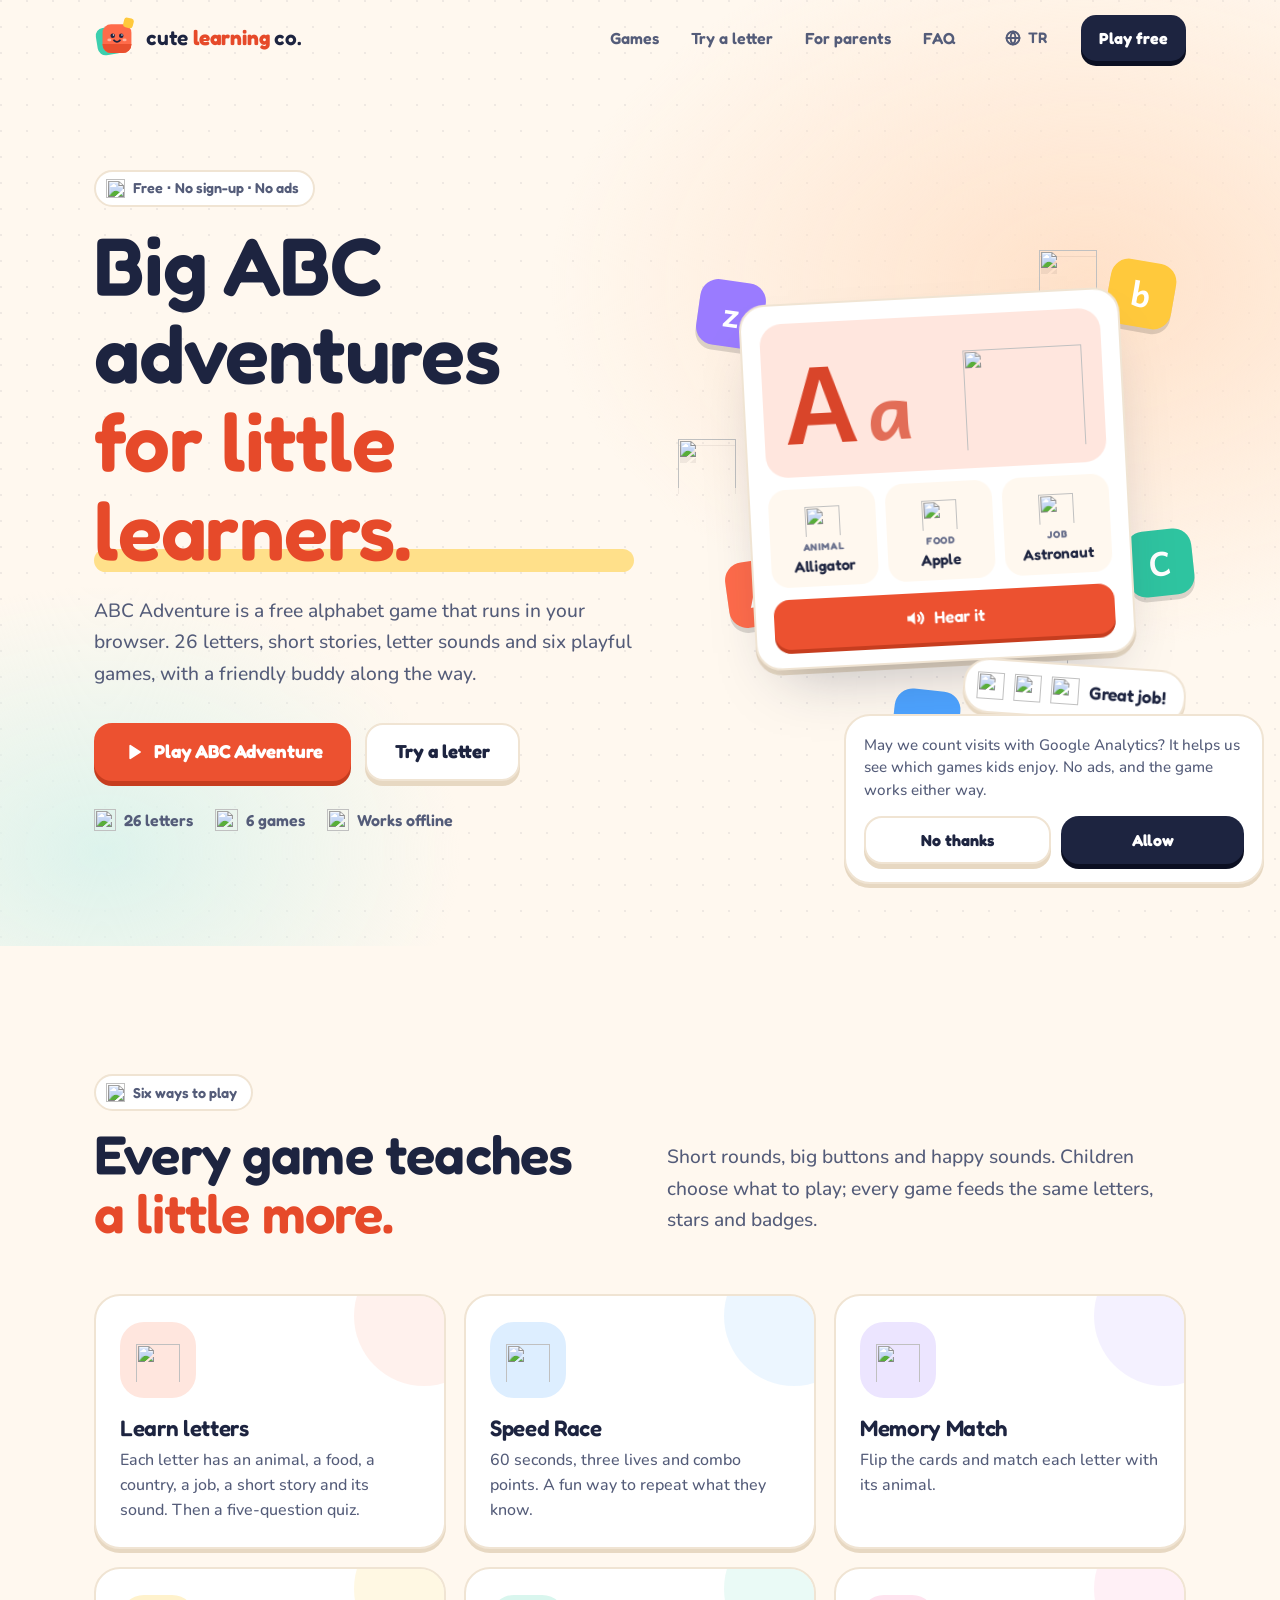
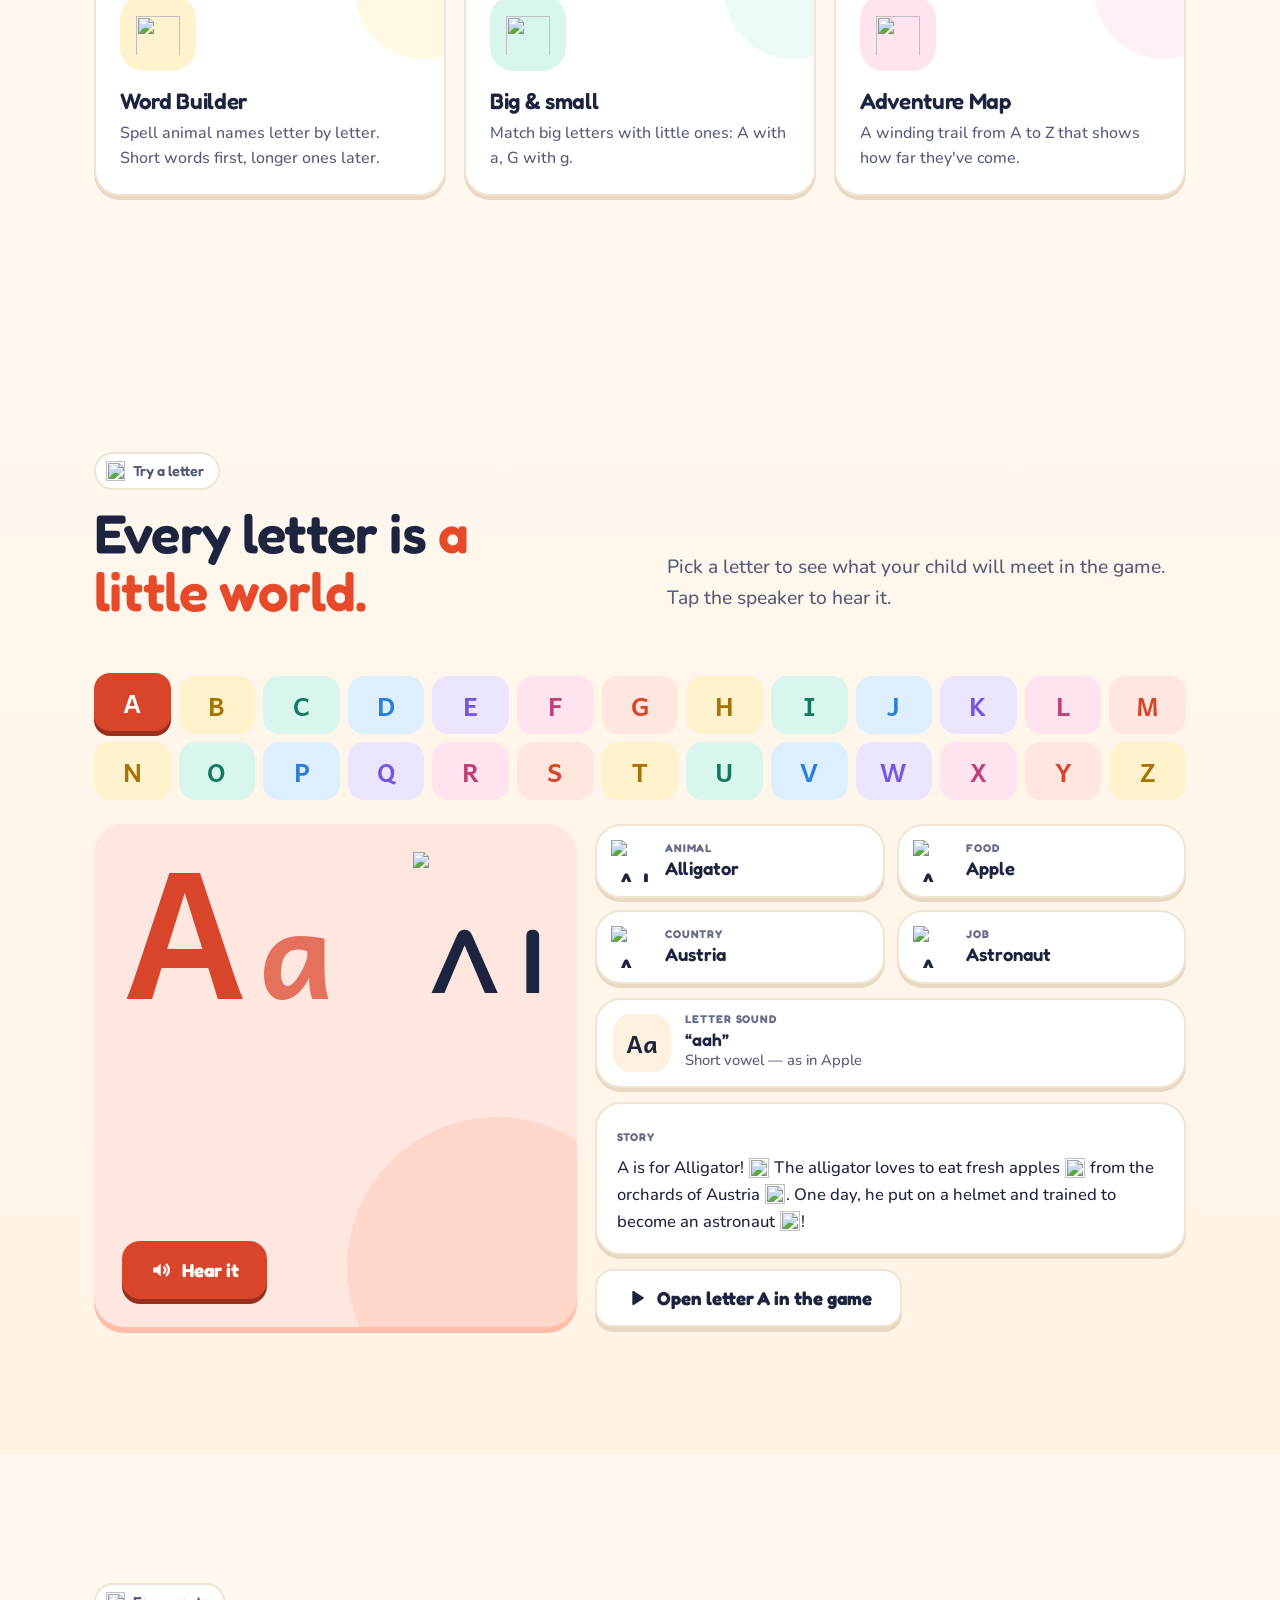
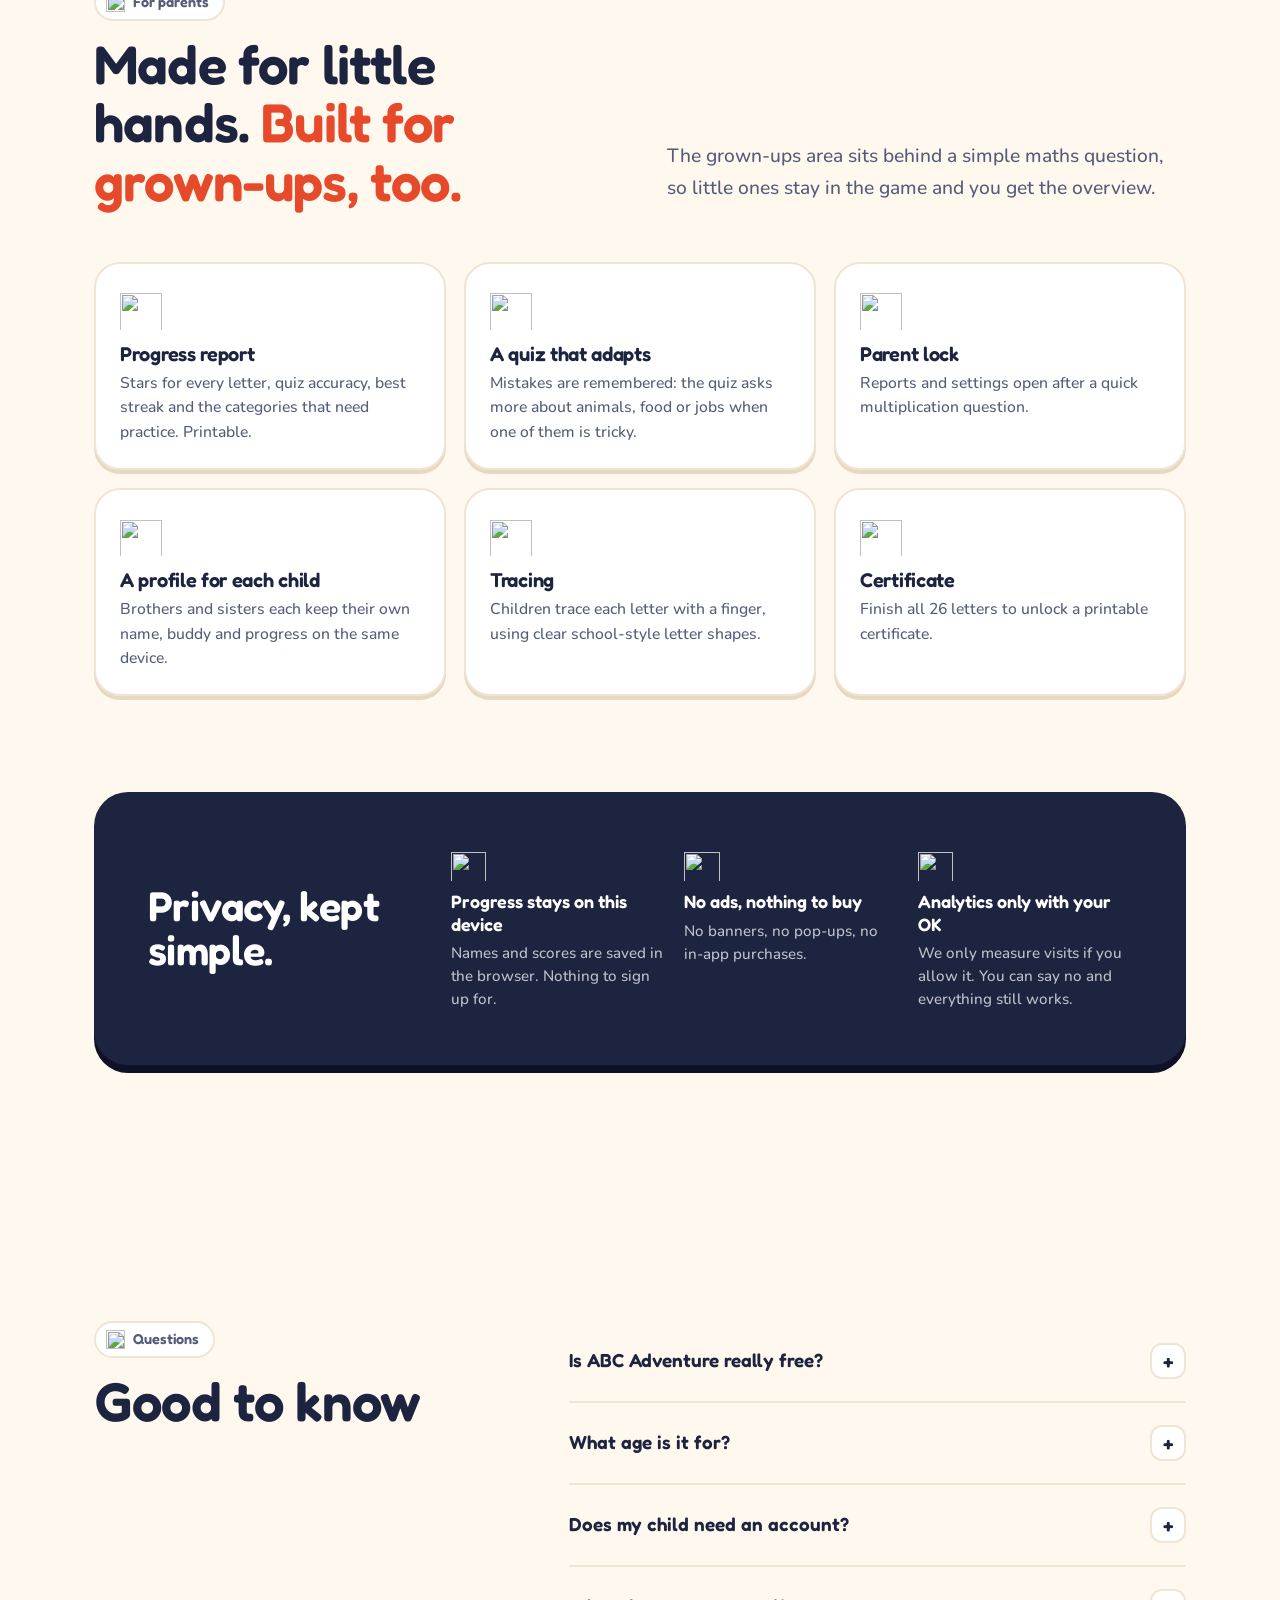
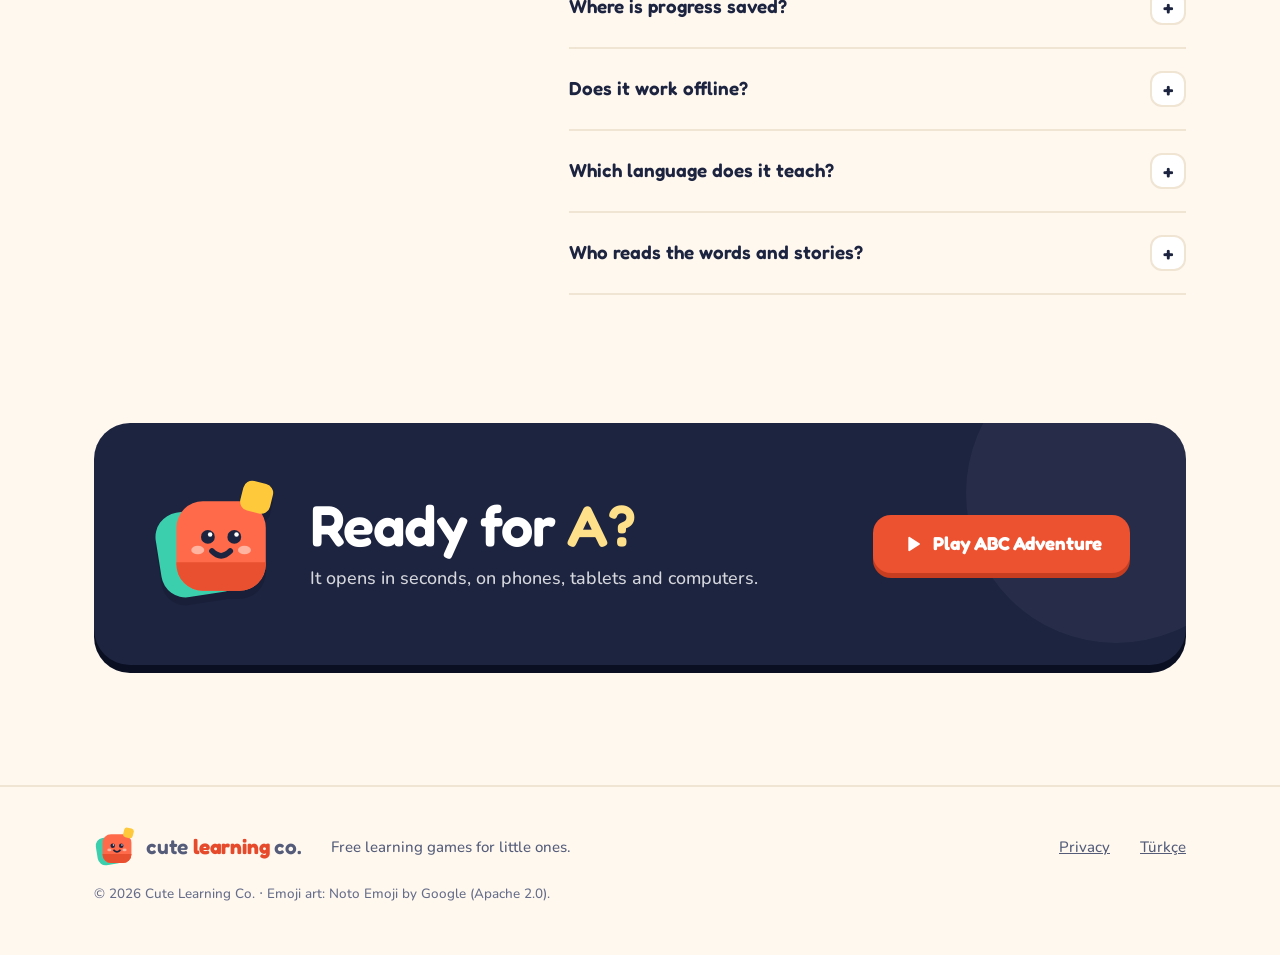
==== commit aea2a83f: "Add files via upload" ====
--- a/index.html
+++ b/index.html
@@ -1,2736 +1,85 @@
-<!DOCTYPE html>
+<!doctype html>
 <html lang="en">
 <head>
-  <!-- Google tag (gtag.js) -->
-<script async src="https://www.googletagmanager.com/gtag/js?id=G-Y7T3R0W413"></script>
-<script>
-  window.dataLayer = window.dataLayer || [];
-  function gtag(){dataLayer.push(arguments);}
-  gtag('js', new Date());
-
-  gtag('config', 'G-Y7T3R0W413');
-</script>
-<meta charset="UTF-8"/>
-<meta name="viewport" content="width=device-width,initial-scale=1,maximum-scale=1,user-scalable=no"/>
-<title>ABC Adventure MASTER 🏆</title>
-<link rel="manifest" href="manifest.json"/>
-<meta name="theme-color" content="#FF6B35"/>
-<meta name="mobile-web-app-capable" content="yes"/>
-<meta name="apple-mobile-web-app-capable" content="yes"/>
-<meta name="apple-mobile-web-app-title" content="ABC Adventure"/>
-<link rel="preconnect" href="https://fonts.googleapis.com"/>
-<link href="https://fonts.googleapis.com/css2?family=Nunito:wght@400;600;700;800;900&display=swap" rel="stylesheet"/>
-<style>
-*,*::before,*::after{box-sizing:border-box;margin:0;padding:0;-webkit-tap-highlight-color:transparent}
-:root{
-  --p1:#FF6B35;--p2:#FF9A5C;
-  --s1:#4ECDC4;--s2:#38BDF8;
-  --ac:#FFE66D;--ac2:#FFC300;
-  --pu:#A855F7;--pu2:#7C3AED;
-  --gr:#34D399;--gr2:#059669;
-  --pk:#F472B6;--rd:#EF4444;--rd2:#B91C1C;
-  --bg:#FFF8EE;--card:#FFFFFF;
-  --text:#1E293B;--muted:#64748B;--border:#E2E8F0;
-  --shadow:0 6px 30px rgba(0,0,0,.12);
-  --r:20px;--r-sm:12px;--font:'Nunito',sans-serif;
-  --transition:all 0.3s cubic-bezier(0.4, 0, 0.2, 1);
-}
-html,body{height:100%;overflow-x:hidden;font-family:var(--font);background:var(--bg);color:var(--text);transition:var(--transition)}
-button{font-family:var(--font);cursor:pointer;border:none;outline:none;transition:var(--transition)}
-button:active{transform:scale(.95)}
-::-webkit-scrollbar{width:6px}
-::-webkit-scrollbar-thumb{background:var(--border);border-radius:3px}
-
-/* ════════════════════════════════
-   ANIMATIONS
-════════════════════════════════ */
-@keyframes fadeIn{from{opacity:0;transform:translateY(20px)}to{opacity:1;transform:translateY(0)}}
-@keyframes float{0%,100%{transform:translateY(0)}50%{transform:translateY(-10px)}}
-@keyframes pulse{0%,100%{transform:scale(1)}50%{transform:scale(1.05)}}
-@keyframes shake{0%,100%{transform:translateX(0)}25%{transform:translateX(-8px)}75%{transform:translateX(8px)}}
-@keyframes bounce{0%,100%{transform:translateY(0)}50%{transform:translateY(-15px)}}
-@keyframes glow{0%,100%{box-shadow:0 0 5px rgba(255,107,53,0.5)}50%{box-shadow:0 0 20px rgba(255,107,53,0.8)}}
-@keyframes slideInRight{from{transform:translateX(100%);opacity:0}to{transform:translateX(0);opacity:1}}
-@keyframes slideInLeft{from{transform:translateX(-100%);opacity:0}to{transform:translateX(0);opacity:1}}
-@keyframes pop{0%{transform:scale(0);opacity:0}70%{transform:scale(1.2)}100%{transform:scale(1);opacity:1}}
-@keyframes progressFill{from{width:0%}to{width:var(--progress)}}
-
-/* ── SCREENS ── */
-.screen{display:none;padding:0 14px 100px;max-width:900px;margin:0 auto;animation:fadeIn .5s ease}
-.screen.active{display:block}
-
-/* ════════════════════════════════
-   WELCOME SCREEN
-════════════════════════════════ */
-#sWelcome{
-  position:fixed;inset:0;z-index:1000;
-  background:linear-gradient(160deg,#FF6B35 0%,#A855F7 50%,#4ECDC4 100%);
-  display:flex;flex-direction:column;align-items:center;justify-content:center;
-  padding:24px;overflow-y:auto;
-}
-#sWelcome.gone{display:none}
-.wlc-stars{position:absolute;inset:0;pointer-events:none;overflow:hidden}
-.wlc-star{position:absolute;font-size:1.5rem;animation:float 3s ease-in-out infinite;opacity:.6}
-@keyframes floatStar{from{transform:translateY(110vh) rotate(0)}to{transform:translateY(-10vh) rotate(360deg)}}
-.wlc-box{
-  background:rgba(255,255,255,.2);backdrop-filter:blur(20px);
-  border:2px solid rgba(255,255,255,.3);border-radius:28px;
-  padding:32px 28px;width:100%;max-width:420px;text-align:center;
-  position:relative;z-index:2;box-shadow:0 20px 60px rgba(0,0,0,.3);
-  animation:fadeIn 0.6s ease;
-}
-.wlc-logo{font-size:4rem;margin-bottom:8px;animation:bounce 2s ease infinite}
-.wlc-title{font-size:2rem;font-weight:900;color:#fff;margin-bottom:6px;text-shadow:0 2px 10px rgba(0,0,0,.2)}
-.wlc-sub{color:rgba(255,255,255,.9);font-size:1.1rem;margin-bottom:24px;font-weight:600}
-.wlc-label{font-size:.9rem;font-weight:800;color:#fff;opacity:.95;text-align:left;margin-bottom:8px}
-.wlc-input{
-  width:100%;border-radius:16px;border:3px solid rgba(255,255,255,.5);
-  background:rgba(255,255,255,.95);padding:16px 18px;
-  font-family:var(--font);font-size:1.2rem;font-weight:700;color:var(--text);
-  outline:none;margin-bottom:20px;transition:var(--transition);
-}
-.wlc-input:focus{border-color:#fff;transform:translateY(-2px);box-shadow:0 8px 25px rgba(0,0,0,.2)}
-.wlc-input::placeholder{color:#aaa;font-weight:600}
-
-/* Avatar picker */
-.avatar-grid{display:flex;gap:12px;justify-content:center;flex-wrap:wrap;margin-bottom:24px}
-.av-btn{
-  font-size:2.5rem;width:64px;height:64px;border-radius:50%;
-  background:rgba(255,255,255,.3);border:3px solid transparent;
-  display:flex;align-items:center;justify-content:center;
-  transition:var(--transition);cursor:pointer;box-shadow:0 4px 15px rgba(0,0,0,.1);
-}
-.av-btn.selected{background:rgba(255,255,255,.95);border-color:#fff;transform:scale(1.15);box-shadow:0 8px 25px rgba(0,0,0,.2)}
-.av-btn:hover:not(.selected){background:rgba(255,255,255,.5);transform:translateY(-3px)}
-
-.wlc-go{
-  width:100%;background:linear-gradient(135deg,#FFE66D,#FFC300);color:#333;border-radius:var(--r);
-  padding:18px;font-size:1.2rem;font-weight:900;
-  box-shadow:0 8px 25px rgba(0,0,0,.3);transition:var(--transition);
-  position:relative;overflow:hidden;
-}
-.wlc-go:hover{transform:translateY(-3px);box-shadow:0 12px 35px rgba(0,0,0,.4)}
-.wlc-go:disabled{opacity:.5;cursor:not-allowed;transform:none}
-.wlc-go::after{
-  content:'';position:absolute;top:-50%;left:-50%;width:200%;height:200%;
-  background:linear-gradient(90deg,transparent,rgba(255,255,255,.4),transparent);
-  transform:rotate(30deg);transition:0.5s;
-}
-.wlc-go:hover::after{left:100%}
-
-/* ── TOP BAR ── */
-#topBar{
-  position:sticky;top:0;z-index:100;
-  background:var(--bg);border-bottom:2px dashed var(--border);
-  padding:12px 14px;display:flex;align-items:center;justify-content:space-between;
-  max-width:900px;margin:0 auto;backdrop-filter:blur(10px);
-}
-.logo{font-size:1.5rem;font-weight:900;letter-spacing:-1px;cursor:pointer;transition:var(--transition)}
-.logo:hover{transform:scale(1.05)}
-.logo b{color:var(--p1)}.logo i{color:var(--s1);font-style:normal}
-.top-right{display:flex;align-items:center;gap:10px}
-.chip{display:flex;align-items:center;gap:6px;background:var(--card);border:2px solid var(--border);border-radius:50px;padding:6px 14px;font-weight:800;font-size:.9rem;transition:var(--transition)}
-.chip:hover{transform:translateY(-2px);box-shadow:var(--shadow)}
-.chip.xp{border-color:var(--pu);color:var(--pu);background:linear-gradient(135deg,#faf5ff,#f3e8ff)}
-.chip.streak{border-color:var(--p1);color:var(--p1);background:linear-gradient(135deg,#fff7ed,#ffedd5)}
-.player-chip{
-  display:flex;align-items:center;gap:8px;background:var(--card);
-  border:2px solid var(--border);border-radius:50px;padding:6px 14px;
-  font-weight:800;font-size:.9rem;cursor:pointer;transition:var(--transition);
-}
-.player-chip:hover{transform:translateY(-2px);box-shadow:var(--shadow)}
-.player-chip .pc-av{font-size:1.2rem}
-
-/* ── HOME ── */
-.player-card{
-  background:linear-gradient(135deg,#667EEA,#764BA2);
-  border-radius:var(--r);padding:24px;color:#fff;margin-bottom:24px;
-  display:flex;align-items:center;gap:20px;box-shadow:0 10px 40px rgba(102,126,234,.4);
-  position:relative;overflow:hidden;
-}
-.player-card::before{
-  content:'';position:absolute;top:-50%;right:-50%;width:100%;height:100%;
-  background:radial-gradient(circle,rgba(255,255,255,.1) 0%,transparent 70%);
-}
-.pc-avatar-big{font-size:3.5rem;background:rgba(255,255,255,.2);border-radius:50%;
-  width:80px;height:80px;display:flex;align-items:center;justify-content:center;flex-shrink:0;
-  border:3px solid rgba(255,255,255,.3);animation:float 3s ease-in-out infinite}
-.pc-right{flex:1;position:relative;z-index:1}
-.pc-name{font-size:1.4rem;font-weight:900;margin-bottom:4px}
-.pc-level{font-size:.85rem;opacity:.9;margin-bottom:12px;font-weight:700}
-.xp-bar-wrap{background:rgba(255,255,255,.25);border-radius:50px;height:12px;overflow:hidden;box-shadow:inset 0 2px 4px rgba(0,0,0,.1)}
-.xp-bar-fill{background:linear-gradient(90deg,#FFE66D,#FFC300);height:100%;border-radius:50px;transition:width 1s cubic-bezier(0.4, 0, 0.2, 1);box-shadow:0 0 10px rgba(255,230,109,.5)}
-.pc-xp-label{font-size:.75rem;opacity:.9;margin-top:6px;font-weight:700}
-
-.section-label{font-size:.9rem;font-weight:800;color:var(--muted);text-transform:uppercase;letter-spacing:1.5px;margin:24px 0 14px;display:flex;align-items:center;gap:8px}
-.section-label::after{content:'';flex:1;height:2px;background:linear-gradient(90deg,var(--border),transparent);border-radius:2px}
-
-/* Mode Cards */
-.mode-grid{display:grid;grid-template-columns:repeat(3,1fr);gap:14px;margin-bottom:24px}
-@media(max-width:640px){.mode-grid{grid-template-columns:1fr 1fr}}
-.mode-card{
-  border-radius:var(--r);padding:22px 16px;text-align:center;cursor:pointer;
-  border:3px solid transparent;transition:var(--transition);position:relative;overflow:hidden;
-  box-shadow:0 4px 15px rgba(0,0,0,.08);
-}
-.mode-card:hover{transform:translateY(-6px) scale(1.02);box-shadow:0 12px 35px rgba(0,0,0,.15)}
-.mode-card:active{transform:translateY(-2px) scale(0.98)}
-.mc-icon{font-size:3rem;display:block;margin-bottom:10px;animation:float 3s ease-in-out infinite}
-.mc-title{font-size:1rem;font-weight:900;margin-bottom:4px}
-.mc-sub{font-size:.75rem;opacity:.85;line-height:1.4;font-weight:600}
-.mc-badge{position:absolute;top:8px;right:8px;background:rgba(255,255,255,.3);border-radius:50px;padding:3px 10px;font-size:.65rem;font-weight:800;backdrop-filter:blur(4px)}
-.mc-learn{background:linear-gradient(135deg,#FF6B35,#FF9A5C);color:#fff}
-.mc-speed{background:linear-gradient(135deg,#EF4444,#F97316);color:#fff}
-.mc-memory{background:linear-gradient(135deg,#A855F7,#6366F1);color:#fff}
-.mc-word{background:linear-gradient(135deg,#F59E0B,#EF4444);color:#fff}
-.mc-case{background:linear-gradient(135deg,#10B981,#059669);color:#fff}
-.mc-map{background:linear-gradient(135deg,#6366F1,#8B5CF6);color:#fff}
-
-/* Home Stats */
-.home-stats{display:grid;grid-template-columns:repeat(4,1fr);gap:12px;margin-bottom:24px}
-.hs-item{background:var(--card);border-radius:var(--r-sm);padding:16px 8px;text-align:center;box-shadow:0 4px 12px rgba(0,0,0,.06);transition:var(--transition);border:2px solid transparent}
-.hs-item:hover{transform:translateY(-3px);border-color:var(--p1);box-shadow:0 8px 25px rgba(0,0,0,.1)}
-.hs-val{font-size:1.6rem;font-weight:900;display:block;background:linear-gradient(135deg,var(--p1),var(--pu));-webkit-background-clip:text;-webkit-text-fill-color:transparent}
-.hs-lbl{font-size:.7rem;font-weight:700;color:var(--muted);text-transform:uppercase;letter-spacing:.5px;margin-top:4px}
-
-/* Mini grid */
-.mini-grid{display:grid;grid-template-columns:repeat(auto-fill,minmax(60px,1fr));gap:10px;margin-bottom:24px}
-.mini-card{
-  aspect-ratio:1;border-radius:14px;display:flex;flex-direction:column;align-items:center;
-  justify-content:center;cursor:pointer;border:3px solid transparent;
-  transition:var(--transition);font-weight:900;background:var(--card);
-  box-shadow:0 3px 10px rgba(0,0,0,.08);position:relative;user-select:none;
-}
-.mini-card:hover{transform:scale(1.15) rotate(3deg);z-index:10;box-shadow:0 8px 25px rgba(0,0,0,.15)}
-.ml{font-size:1.5rem}.me{font-size:.85rem}
-.mini-card.done{border-color:var(--gr);background:linear-gradient(135deg,#f0fdf4,#dcfce7)}
-.mini-card.done::after{content:'⭐';position:absolute;top:-5px;right:-5px;font-size:.8rem;animation:bounce 1s infinite}
-
-/* Daily Challenge */
-.daily-card{
-  background:linear-gradient(135deg,#F59E0B,#EF4444);border-radius:var(--r);
-  padding:18px;color:#fff;margin-bottom:24px;
-  display:flex;align-items:center;gap:16px;cursor:pointer;
-  box-shadow:0 6px 20px rgba(245,158,11,.35);transition:var(--transition);
-  position:relative;overflow:hidden;
-}
-.daily-card:hover{transform:translateY(-3px);box-shadow:0 10px 30px rgba(245,158,11,.45)}
-.daily-card.done{background:linear-gradient(135deg,#059669,#34D399);cursor:default}
-.dc-emoji{font-size:3rem;flex-shrink:0;animation:float 3s ease-in-out infinite}
-.dc-title{font-size:.75rem;font-weight:800;opacity:.9;text-transform:uppercase;letter-spacing:1px}
-.dc-letter{font-size:1.4rem;font-weight:900}
-.dc-badge{margin-left:auto;background:rgba(255,255,255,.25);border-radius:50px;padding:6px 14px;font-size:.8rem;font-weight:800;backdrop-filter:blur(4px)}
-
-/* ── Letter Grid Screen ── */
-#sLetterGrid{padding-bottom:90px}
-.lg-header{display:flex;align-items:center;gap:12px;margin-bottom:20px;flex-wrap:wrap}
-.lg-header h2{font-size:1.5rem;font-weight:900;margin:0}
-.letter-grid-full{display:grid;grid-template-columns:repeat(4,1fr);gap:12px}
-@media(min-width:640px){.letter-grid-full{grid-template-columns:repeat(6,1fr)}}
-.lg-card{
-  aspect-ratio:1;border-radius:18px;display:flex;flex-direction:column;
-  align-items:center;justify-content:center;cursor:pointer;
-  font-weight:900;transition:var(--transition);
-  box-shadow:0 4px 12px rgba(0,0,0,.1);position:relative;user-select:none;
-  border:3px solid transparent;background:var(--card);
-}
-.lg-card:active{transform:scale(.92)}
-.lg-card:hover{transform:scale(1.08) translateY(-5px);box-shadow:0 12px 30px rgba(0,0,0,.15);z-index:10}
-.lg-card.done{border-color:var(--gr);background:linear-gradient(135deg,#f0fdf4,#dcfce7)}
-.lg-card.done::after{content:'⭐';position:absolute;top:4px;right:6px;font-size:.9rem;animation:bounce 1s infinite}
-.lg-letter{font-size:2.2rem;line-height:1;font-weight:900}
-.lg-emoji{font-size:1.3rem;margin-top:4px}
-.lg-name{font-size:.6rem;font-weight:700;opacity:.7;margin-top:2px;text-align:center}
-
-.mc-pal-0{background:linear-gradient(135deg,#FFF0F0,#FFE4E4)}
-.mc-pal-1{background:linear-gradient(135deg,#FFF7E0,#FFEFD5)}
-.mc-pal-2{background:linear-gradient(135deg,#E0F8F4,#D1FAE5)}
-.mc-pal-3{background:linear-gradient(135deg,#F0EAFF,#E9D5FF)}
-.mc-pal-4{background:linear-gradient(135deg,#E0F3FF,#DBEAFE)}
-.mc-pal-5{background:linear-gradient(135deg,#FFF0FA,#FCE7F3)}
-
-/* ── LEARN ── */
-.back-btn{
-  display:inline-flex;align-items:center;gap:8px;background:var(--card);
-  border:2px solid var(--border);border-radius:50px;padding:10px 20px;
-  font-weight:700;font-size:.95rem;margin-bottom:18px;transition:var(--transition);
-  box-shadow:0 2px 8px rgba(0,0,0,.05);
-}
-.back-btn:hover{background:var(--border);transform:translateX(-3px)}
-.detail-hero{border-radius:var(--r);padding:32px 24px;text-align:center;margin-bottom:20px;position:relative;overflow:hidden;box-shadow:0 10px 40px rgba(0,0,0,.15)}
-.detail-hero::before{
-  content:'';position:absolute;inset:0;background:radial-gradient(circle at top right,rgba(255,255,255,.2) 0%,transparent 50%);
-}
-.dh-letters{font-size:6rem;font-weight:900;color:#fff;display:flex;align-items:baseline;justify-content:center;gap:16px;position:relative;z-index:1;text-shadow:0 4px 15px rgba(0,0,0,.2)}
-.dh-lower{font-size:3.5rem;opacity:.6}
-.tts-btn{
-  background:rgba(255,255,255,.6);border:2px solid rgba(255,255,255,.9);
-  border-radius:50px;padding:10px 24px;font-size:1rem;font-weight:800;
-  margin-top:16px;color:#333;transition:var(--transition);position:relative;z-index:1;
-  backdrop-filter:blur(4px);
-}
-.tts-btn:hover{background:rgba(255,255,255,.95);transform:translateY(-2px);box-shadow:0 8px 25px rgba(0,0,0,.2)}
-.cat-grid{display:grid;grid-template-columns:1fr 1fr;gap:14px;margin-bottom:20px}
-.cat-card{
-  background:var(--card);border-radius:var(--r);padding:18px 14px;
-  display:flex;align-items:center;gap:12px;border:3px solid transparent;
-  box-shadow:0 4px 12px rgba(0,0,0,.08);cursor:pointer;transition:var(--transition);
-}
-.cat-card:hover{transform:translateY(-4px) scale(1.02);box-shadow:0 12px 30px rgba(0,0,0,.12)}
-.cc-emoji{font-size:2.5rem;flex-shrink:0;animation:float 3s ease-in-out infinite}
-.cc-label{font-size:.7rem;font-weight:800;text-transform:uppercase;letter-spacing:1px;color:var(--muted);margin-bottom:3px}
-.cc-name{font-size:1.05rem;font-weight:800;white-space:nowrap;overflow:hidden;text-overflow:ellipsis}
-.cc-spk{margin-left:auto;font-size:1.2rem;opacity:.5;transition:var(--transition)}
-.cat-card:hover .cc-spk{opacity:1;transform:scale(1.2)}
-.cat-animal{border-color:#FED7AA;background:linear-gradient(135deg,#FFF7ED,#FFEDD5)}
-.cat-food{border-color:#BBF7D0;background:linear-gradient(135deg,#F0FDF4,#DCFCE7)}
-.cat-country{border-color:#BAE6FD;background:linear-gradient(135deg,#F0F9FF,#E0F2FE)}
-.cat-job{border-color:#DDD6FE;background:linear-gradient(135deg,#FAF5FF,#F3E8FF)}
-.story-box{background:linear-gradient(135deg,#667EEA,#764BA2);border-radius:var(--r);padding:24px;color:#fff;margin-bottom:18px;position:relative;overflow:hidden;box-shadow:0 10px 30px rgba(102,126,234,.3)}
-.story-box::before{content:'📖';position:absolute;right:-10px;top:-10px;font-size:5rem;opacity:.1}
-.story-box h3{font-size:.8rem;font-weight:800;opacity:.9;text-transform:uppercase;letter-spacing:1px;margin-bottom:10px}
-.story-box p{font-size:1rem;line-height:1.8;font-weight:600}
-.story-tts{background:rgba(255,255,255,.25);border:2px solid rgba(255,255,255,.5);border-radius:50px;padding:8px 18px;color:#fff;font-weight:800;font-size:.9rem;margin-top:14px;display:inline-flex;align-items:center;gap:8px;transition:var(--transition);cursor:pointer}
-.story-tts:hover{background:rgba(255,255,255,.4);transform:translateY(-2px)}
-.quiz-launch{
-  width:100%;border-radius:var(--r);padding:18px;font-size:1.1rem;font-weight:900;
-  background:linear-gradient(135deg,var(--p1),var(--p2));color:#fff;
-  box-shadow:0 6px 20px rgba(255,107,53,.4);transition:var(--transition);
-  display:flex;align-items:center;justify-content:center;gap:10px;margin-bottom:12px;
-}
-.quiz-launch:hover{transform:translateY(-3px);box-shadow:0 10px 30px rgba(255,107,53,.5)}
-.trace-btn{
-  width:100%;border-radius:var(--r);padding:16px;font-size:1rem;font-weight:800;
-  background:linear-gradient(135deg,#6366F1,#8B5CF6);color:#fff;
-  box-shadow:0 6px 20px rgba(99,102,241,.4);transition:var(--transition);
-  display:flex;align-items:center;justify-content:center;gap:10px;
-}
-.trace-btn:hover{transform:translateY(-3px);box-shadow:0 10px 30px rgba(99,102,241,.5)}
-
-/* ── QUIZ ── */
-.quiz-top{display:flex;align-items:center;justify-content:space-between;margin-bottom:20px;flex-wrap:wrap;gap:10px}
-.q-dots{display:flex;gap:8px}
-.q-dot{width:12px;height:12px;border-radius:50%;background:var(--border);transition:var(--transition);position:relative}
-.q-dot.active{background:var(--p1);transform:scale(1.3);animation:pulse 1s infinite}
-.q-dot.ok{background:var(--gr);transform:scale(1.1)}
-.q-dot.bad{background:var(--rd);transform:scale(1.1)}
-.streak-badge{background:linear-gradient(135deg,var(--ac),var(--ac2));border-radius:50px;padding:6px 16px;font-size:.9rem;font-weight:800;box-shadow:0 4px 12px rgba(255,230,109,.4);animation:float 3s ease-in-out infinite}
-.q-box{background:var(--card);border-radius:var(--r);padding:32px 24px;text-align:center;margin-bottom:18px;box-shadow:var(--shadow);border:3px solid transparent;transition:var(--transition)}
-.q-box:hover{border-color:var(--p1)}
-.q-emoji{font-size:4rem;display:block;margin-bottom:14px;animation:pop .5s ease}
-.q-text{font-size:1.2rem;font-weight:800;line-height:1.5}
-.q-hint{font-size:.85rem;color:var(--muted);margin-top:8px;font-weight:600}
-.choices{display:grid;grid-template-columns:1fr 1fr;gap:12px;margin-bottom:16px}
-.choice{
-  background:var(--card);border:3px solid var(--border);border-radius:var(--r);
-  padding:18px 12px;font-size:1rem;font-weight:700;text-align:center;
-  transition:var(--transition);display:flex;flex-direction:column;align-items:center;gap:8px;line-height:1.3;
-  box-shadow:0 4px 12px rgba(0,0,0,.05);
-}
-.choice .ce{font-size:2rem}
-.choice:hover:not(:disabled){border-color:var(--p1);background:linear-gradient(135deg,#FFF5F2,#FFF0F0);transform:translateY(-4px);box-shadow:0 8px 25px rgba(255,107,53,.2)}
-.choice.ok{border-color:var(--gr);background:linear-gradient(135deg,#F0FDF4,#DCFCE7);animation:pop .3s ease}
-.choice.bad{border-color:var(--rd);background:linear-gradient(135deg,#FEF2F2,#FEE2E2);animation:shake .5s ease}
-.choice:disabled{cursor:default;opacity:.7}
-.fb-box{border-radius:var(--r);padding:16px;font-size:1.1rem;font-weight:800;text-align:center;display:none;animation:pop .4s ease;margin-bottom:14px}
-.fb-box.ok{background:linear-gradient(135deg,#D1FAE5,#A7F3D0);color:#065F46}
-.fb-box.bad{background:linear-gradient(135deg,#FEE2E2,#FECACA);color:#991B1B}
-.next-q{width:100%;background:linear-gradient(135deg,var(--s1),var(--s2));color:#fff;border-radius:var(--r);padding:16px;font-size:1.05rem;font-weight:800;display:none;box-shadow:0 6px 20px rgba(78,205,196,.4);transition:var(--transition)}
-.next-q.show{display:block}
-.next-q:hover{transform:translateY(-3px);box-shadow:0 10px 30px rgba(78,205,196,.5)}
-
-/* ── SPEED RACE ── */
-.speed-hud{background:var(--card);border-radius:var(--r);padding:16px 20px;display:flex;align-items:center;gap:16px;margin-bottom:16px;box-shadow:0 4px 15px rgba(0,0,0,.08)}
-.timer-ring-wrap{position:relative;width:60px;height:60px;flex-shrink:0}
-.timer-ring-svg{width:60px;height:60px;transform:rotate(-90deg)}
-.timer-ring-bg{fill:none;stroke:var(--border);stroke-width:6}
-.timer-ring-fill{fill:none;stroke:var(--gr);stroke-width:6;stroke-linecap:round;transition:stroke-dashoffset .05s linear,stroke .5s}
-.timer-val{position:absolute;inset:0;display:flex;align-items:center;justify-content:center;font-size:1.1rem;font-weight:900}
-.hud-score{flex:1}
-.hud-score .hs-num{font-size:1.8rem;font-weight:900;line-height:1;background:linear-gradient(135deg,var(--p1),var(--pu));-webkit-background-clip:text;-webkit-text-fill-color:transparent}
-.hud-score .hs-lbl{font-size:.7rem;color:var(--muted);font-weight:700;text-transform:uppercase;letter-spacing:1px}
-.hearts-row{display:flex;gap:4px;font-size:1.5rem}
-.combo-banner{text-align:center;border-radius:var(--r-sm);padding:10px;font-size:1rem;font-weight:800;margin-bottom:14px;transition:var(--animation);box-shadow:0 4px 12px rgba(0,0,0,.1)}
-.combo-x1{background:#E2E8F0;color:var(--muted)}
-.combo-x2{background:#FEF9C3;color:#92400E;animation:pulse 2s infinite}
-.combo-x3{background:#FEE2E2;color:var(--rd2);animation:pulse 1s infinite}
-.combo-x4{background:linear-gradient(90deg,#FFE66D,#FF6B35);color:#fff;animation:glow 1s infinite}
-.score-pop{position:fixed;pointer-events:none;font-size:1.5rem;font-weight:900;color:var(--ac2);z-index:999;animation:scoreFly 1s ease forwards;text-shadow:0 2px 10px rgba(0,0,0,.2)}
-@keyframes scoreFly{0%{transform:translateY(0) scale(1);opacity:1}100%{transform:translateY(-100px) scale(1.5);opacity:0}}
-
-/* ── MEMORY MATCH ── */
-.memory-hud{display:flex;align-items:center;justify-content:space-between;background:var(--card);border-radius:var(--r);padding:14px 18px;margin-bottom:16px;box-shadow:0 4px 15px rgba(0,0,0,.08)}
-.mem-stat .ms-val{font-size:1.5rem;font-weight:900;display:block;text-align:center;background:linear-gradient(135deg,var(--pu),var(--s1));-webkit-background-clip:text;-webkit-text-fill-color:transparent}
-.mem-stat .ms-lbl{font-size:.65rem;font-weight:700;color:var(--muted);text-transform:uppercase;letter-spacing:.5px;text-align:center}
-.memory-grid{display:grid;grid-template-columns:repeat(4,1fr);gap:12px;perspective:800px;margin-bottom:16px}
-.mem-card{aspect-ratio:1;border-radius:16px;cursor:pointer;transform-style:preserve-3d;transition:transform .5s cubic-bezier(.4,0,.2,1);position:relative}
-.mem-card.flipped{transform:rotateY(180deg)}
-.mem-card.matched{transform:rotateY(180deg);animation:pulse .5s ease}
-.mem-card.matched .card-back{background:linear-gradient(135deg,var(--gr),#86EFAC)!important;border-color:var(--gr2)!important}
-.card-front,.card-back{position:absolute;inset:0;border-radius:16px;display:flex;align-items:center;justify-content:center;backface-visibility:hidden;-webkit-backface-visibility:hidden;border:3px solid transparent;box-shadow:0 4px 12px rgba(0,0,0,.1)}
-.card-front{background:linear-gradient(135deg,var(--pu),var(--pu2));font-size:2rem;color:rgba(255,255,255,.3);border-color:var(--pu2);transition:var(--transition)}
-.card-front::before{content:'❓';font-size:2.5rem;filter:grayscale(1)}
-.mem-card:hover .card-front{transform:scale(1.05)}
-.card-back{transform:rotateY(180deg);background:var(--card);border-color:var(--border);font-size:1.8rem;font-weight:900;flex-direction:column;gap:4px}
-.cb-letter{font-size:2rem;font-weight:900;color:var(--p1)}
-.cb-emoji{font-size:1.8rem}
-
-/* ── WORD BUILDER ── */
-.word-hud{background:var(--card);border-radius:var(--r);padding:14px 18px;display:flex;justify-content:space-between;align-items:center;margin-bottom:16px;box-shadow:0 4px 15px rgba(0,0,0,.08)}
-.word-stage{background:var(--card);border-radius:var(--r);padding:28px 20px;text-align:center;margin-bottom:16px;box-shadow:var(--shadow);border:3px solid transparent;transition:var(--transition)}
-.word-stage:hover{border-color:var(--p1)}
-.word-emoji{font-size:4rem;display:block;margin-bottom:14px;animation:float 3s ease-in-out infinite}
-.word-prompt{font-size:1rem;font-weight:800;color:var(--muted);margin-bottom:18px}
-.word-blanks{display:flex;gap:10px;justify-content:center;flex-wrap:wrap;margin-bottom:8px}
-.word-blank{
-  width:50px;height:58px;border-radius:var(--r-sm);border:3px solid var(--border);
-  display:flex;align-items:center;justify-content:center;font-size:1.8rem;font-weight:900;
-  background:var(--bg);transition:var(--transition);box-shadow:inset 0 2px 8px rgba(0,0,0,.05);
-}
-.word-blank.filled{border-color:var(--gr);background:linear-gradient(135deg,#F0FDF4,#DCFCE7);color:var(--gr2);animation:pop .3s ease}
-.word-blank.wrong-letter{border-color:var(--rd);background:linear-gradient(135deg,#FEF2F2,#FEE2E2);animation:shake .4s ease}
-.word-tiles{display:flex;gap:10px;justify-content:center;flex-wrap:wrap;margin-top:12px}
-.word-tile{
-  width:50px;height:50px;border-radius:var(--r-sm);background:linear-gradient(135deg,var(--pu),var(--pu2));
-  color:#fff;font-size:1.5rem;font-weight:900;display:flex;align-items:center;justify-content:center;
-  cursor:pointer;transition:var(--transition);box-shadow:0 4px 12px rgba(168,85,247,.35);
-}
-.word-tile:hover{transform:translateY(-5px) scale(1.1);box-shadow:0 8px 20px rgba(168,85,247,.5)}
-.word-tile.used{opacity:.3;cursor:default;transform:none;box-shadow:none}
-
-/* ── CASE MATCH ── */
-.case-hud{background:var(--card);border-radius:var(--r);padding:14px 18px;display:flex;justify-content:space-between;align-items:center;margin-bottom:16px;box-shadow:0 4px 15px rgba(0,0,0,.08)}
-.case-grid{display:grid;grid-template-columns:repeat(6,1fr);gap:10px;margin-bottom:18px}
-.case-card{
-  aspect-ratio:1;border-radius:var(--r-sm);display:flex;align-items:center;justify-content:center;
-  font-size:1.6rem;font-weight:900;cursor:pointer;border:3px solid transparent;
-  transition:var(--transition);box-shadow:0 4px 12px rgba(0,0,0,.1);
-}
-.case-card:hover{transform:scale(1.15);z-index:10}
-.case-card.upper{background:linear-gradient(135deg,#FF6B35,#FF9A5C);color:#fff;font-size:1.8rem}
-.case-card.lower{background:linear-gradient(135deg,#4ECDC4,#38BDF8);color:#fff;font-size:1.5rem}
-.case-card.selected{border-color:#fff;transform:scale(1.15);box-shadow:0 0 20px rgba(255,255,255,.5);animation:glow 1s infinite}
-.case-card.matched{background:linear-gradient(135deg,var(--gr),#86EFAC)!important;border-color:var(--gr2)!important;cursor:default;animation:pop .5s ease}
-.case-card.wrong{animation:shake .4s ease}
-.case-divider{text-align:center;font-size:.85rem;font-weight:800;color:var(--muted);padding:10px 0;text-transform:uppercase;letter-spacing:1px;margin-bottom:10px;background:var(--bg);border-radius:8px}
-
-/* ── RESULT ── */
-.result-card{background:var(--card);border-radius:var(--r);padding:32px 24px;text-align:center;box-shadow:var(--shadow);border:3px solid transparent;transition:var(--transition)}
-.result-card:hover{border-color:var(--p1)}
-.res-trophy{font-size:5rem;display:block;animation:bounce 1s ease;margin-bottom:10px}
-.res-title{font-size:1.8rem;font-weight:900;margin:10px 0 6px;background:linear-gradient(135deg,var(--p1),var(--pu));-webkit-background-clip:text;-webkit-text-fill-color:transparent}
-.res-sub{color:var(--muted);font-size:1rem;margin-bottom:18px;font-weight:600}
-.res-stars{font-size:2.5rem;margin-bottom:16px;letter-spacing:6px;animation:pop .5s ease}
-.res-xp{background:linear-gradient(135deg,var(--pu),var(--pu2));color:#fff;border-radius:var(--r-sm);padding:12px 24px;font-size:1.1rem;font-weight:900;display:inline-block;margin-bottom:20px;box-shadow:0 6px 20px rgba(168,85,247,.4);animation:float 3s ease-in-out infinite}
-.res-grid{display:grid;grid-template-columns:repeat(3,1fr);gap:12px;margin-bottom:24px}
-.rg-item{background:var(--bg);border-radius:14px;padding:14px 8px;transition:var(--transition)}
-.rg-item:hover{transform:translateY(-3px);box-shadow:0 6px 15px rgba(0,0,0,.1)}
-.rg-val{font-size:1.6rem;font-weight:900;display:block;color:var(--p1)}
-.rg-lbl{font-size:.7rem;font-weight:700;color:var(--muted);text-transform:uppercase;letter-spacing:.5px;margin-top:4px}
-.res-actions{display:flex;gap:12px}
-.btn-sec{flex:1;background:var(--border);border-radius:var(--r);padding:14px;font-size:1rem;font-weight:800;transition:var(--transition);color:var(--text);box-shadow:0 4px 12px rgba(0,0,0,.08)}
-.btn-sec:hover{background:#CBD5E1;transform:translateY(-2px)}
-.btn-pri{flex:1;background:linear-gradient(135deg,var(--p1),var(--p2));color:#fff;border-radius:var(--r);padding:14px;font-size:1rem;font-weight:900;box-shadow:0 6px 20px rgba(255,107,53,.35);transition:var(--transition)}
-.btn-pri:hover{transform:translateY(-3px);box-shadow:0 10px 30px rgba(255,107,53,.45)}
-
-/* ════════════════════════════════
-   HALL OF FAME
-════════════════════════════════ */
-.hof-level{background:linear-gradient(135deg,#F59E0B,#EAB308);border-radius:var(--r);padding:24px;color:#fff;text-align:center;margin-bottom:20px;box-shadow:0 10px 30px rgba(245,158,11,.3);position:relative;overflow:hidden}
-.hof-level::before{content:'';position:absolute;inset:0;background:radial-gradient(circle at top right,rgba(255,255,255,.2) 0%,transparent 50%)}
-.lv-icon{font-size:4rem;display:block;margin-bottom:8px;animation:float 3s ease-in-out infinite;position:relative;z-index:1}
-.lv-name{font-size:1.4rem;font-weight:900;position:relative;z-index:1}
-.lv-next{font-size:.9rem;opacity:.9;margin-top:6px;position:relative;z-index:1;font-weight:600}
-.xp-big-bar{background:rgba(255,255,255,.3);border-radius:50px;height:14px;margin-top:14px;overflow:hidden;position:relative;z-index:1;box-shadow:inset 0 2px 4px rgba(0,0,0,.1)}
-.xp-big-fill{background:linear-gradient(90deg,#fff,#FFE66D);height:100%;border-radius:50px;transition:width 1s cubic-bezier(0.4, 0, 0.2, 1);box-shadow:0 0 10px rgba(255,230,109,.5)}
-
-.ach-grid{display:grid;grid-template-columns:repeat(auto-fill,minmax(120px,1fr));gap:12px;margin-bottom:24px}
-.ach-item{background:var(--card);border-radius:var(--r-sm);padding:16px 12px;text-align:center;border:3px solid var(--border);transition:var(--transition);position:relative;overflow:hidden}
-.ach-item.earned{border-color:var(--ac);background:linear-gradient(135deg,#FFFDE7,#FEF9C3);animation:pop .5s ease}
-.ach-item:hover{transform:translateY(-4px);box-shadow:0 8px 25px rgba(0,0,0,.1)}
-.ach-item.earned::before{content:'';position:absolute;inset:0;background:linear-gradient(135deg,transparent,rgba(255,230,109,.2));pointer-events:none}
-.ai-icon{font-size:2.2rem;display:block;margin-bottom:8px}
-.ai-name{font-size:.85rem;font-weight:800}
-.ai-desc{font-size:.7rem;color:var(--muted);margin-top:4px;font-weight:600}
-
-/* CuteLearners List */
-.cl-header{
-  background:linear-gradient(135deg,#667EEA,#764BA2);
-  border-radius:var(--r) var(--r) 0 0;padding:18px;color:#fff;display:flex;align-items:center;gap:14px;
-  box-shadow:0 4px 15px rgba(102,126,234,.3);
-}
-.cl-header .cl-icon{font-size:2rem}
-.cl-header h3{font-size:1.2rem;font-weight:900}
-.cl-header p{font-size:.8rem;opacity:.9;font-weight:600}
-.cl-table{background:var(--card);border-radius:0 0 var(--r) var(--r);overflow:hidden;box-shadow:0 4px 20px rgba(0,0,0,.1);margin-bottom:24px}
-.cl-row{
-  display:grid;grid-template-columns:50px 1fr auto;
-  align-items:center;padding:16px;border-bottom:1px solid var(--border);
-  gap:12px;transition:var(--transition);
-}
-.cl-row:last-child{border-bottom:none}
-.cl-row:hover{background:var(--bg)}
-.cl-row.me{background:linear-gradient(90deg,#FFF9E6,#FFFDE7)!important;font-weight:800;border-left:4px solid var(--ac)}
-.cl-rank{font-size:1.6rem;text-align:center;flex-shrink:0}
-.cl-player{display:flex;align-items:center;gap:10px;min-width:0}
-.cl-av{font-size:1.6rem;flex-shrink:0}
-.cl-info{min-width:0}
-.cl-pname{font-size:1rem;font-weight:800;white-space:nowrap;overflow:hidden;text-overflow:ellipsis}
-.cl-psub{font-size:.75rem;color:var(--muted);font-weight:600}
-.cl-score{text-align:right}
-.cl-xp{font-size:1.2rem;font-weight:900;color:var(--pu)}
-.cl-xplbl{font-size:.7rem;color:var(--muted);font-weight:700;text-transform:uppercase;letter-spacing:.5px}
-.cl-empty{padding:28px;text-align:center;color:var(--muted);font-size:1rem;font-weight:600}
-
-/* My scores mini-table */
-.scores-table{background:var(--card);border-radius:var(--r);overflow:hidden;box-shadow:0 4px 15px rgba(0,0,0,.08);margin-bottom:24px}
-.sc-row{display:grid;grid-template-columns:40px 1fr 1fr 1fr;padding:12px 16px;border-bottom:1px solid var(--border);align-items:center;font-size:.95rem;transition:var(--transition)}
-.sc-row:hover{background:var(--bg)}
-.sc-row:last-child{border-bottom:none}
-.sc-row.hdr{background:var(--bg);font-weight:800;font-size:.75rem;text-transform:uppercase;letter-spacing:.5px;color:var(--muted)}
-
-/* ── PARENT REPORT ── */
-#sReport{padding-bottom:100px}
-.report-header{
-  background:linear-gradient(135deg,#374151,#1F2937);border-radius:var(--r);padding:28px;color:#fff;text-align:center;margin-bottom:24px;
-  box-shadow:0 10px 30px rgba(0,0,0,.3);position:relative;overflow:hidden;
-}
-.report-header::before{
-  content:'';position:absolute;inset:0;background:radial-gradient(circle at top right,rgba(255,255,255,.1) 0%,transparent 50%);
-}
-.report-header h2{font-size:1.8rem;font-weight:900;margin-bottom:8px;position:relative;z-index:1}
-.report-date{font-size:.9rem;opacity:.8;font-weight:600;position:relative;z-index:1}
-.report-stat-grid{display:grid;grid-template-columns:repeat(2,1fr);gap:14px;margin-bottom:24px}
-@media(min-width:640px){.report-stat-grid{grid-template-columns:repeat(4,1fr)}}
-.rp-stat{background:var(--card);border-radius:var(--r);padding:20px 16px;text-align:center;box-shadow:0 4px 15px rgba(0,0,0,.08);transition:var(--transition);border:3px solid transparent}
-.rp-stat:hover{transform:translateY(-4px);border-color:var(--p1);box-shadow:0 10px 30px rgba(0,0,0,.12)}
-.rp-val{font-size:2rem;font-weight:900;display:block;margin-bottom:6px;background:linear-gradient(135deg,var(--p1),var(--pu));-webkit-background-clip:text;-webkit-text-fill-color:transparent}
-.rp-lbl{font-size:.75rem;font-weight:700;color:var(--muted);text-transform:uppercase;letter-spacing:.5px}
-.letter-mastery{background:var(--card);border-radius:var(--r);padding:20px;box-shadow:0 4px 15px rgba(0,0,0,.08);margin-bottom:24px}
-.lm-header{display:flex;align-items:center;justify-content:space-between;margin-bottom:16px}
-.lm-title{font-size:1.1rem;font-weight:900}
-.lm-legend{display:flex;gap:12px;font-size:.75rem;font-weight:700;color:var(--muted)}
-.lm-row{display:flex;align-items:center;gap:12px;padding:10px 0;border-bottom:1px solid var(--border);transition:var(--transition)}
-.lm-row:hover{background:var(--bg);margin:0 -10px;padding:10px;border-radius:8px}
-.lm-row:last-child{border-bottom:none}
-.lm-letter{font-size:1.3rem;font-weight:900;width:32px;height:32px;display:flex;align-items:center;justify-content:center;background:linear-gradient(135deg,var(--p1),var(--p2));color:#fff;border-radius:50%}
-.lm-bar-wrap{flex:1;background:var(--border);border-radius:50px;height:10px;overflow:hidden;box-shadow:inset 0 2px 4px rgba(0,0,0,.1)}
-.lm-bar{height:100%;border-radius:50px;background:linear-gradient(90deg,var(--gr),var(--s1));transition:width 1s cubic-bezier(0.4, 0, 0.2, 1);position:relative}
-.lm-bar::after{
-  content:'';position:absolute;top:0;left:0;right:0;bottom:0;
-  background:linear-gradient(90deg,transparent,rgba(255,255,255,.3),transparent);
-  animation:shimmer 2s infinite;
-}
-@keyframes shimmer{0%{transform:translateX(-100%)}100%{transform:translateX(100%)}}
-.lm-stars{font-size:1rem;width:60px;text-align:right;font-weight:800}
-.category-weakness{background:var(--card);border-radius:var(--r);padding:20px;box-shadow:0 4px 15px rgba(0,0,0,.08);margin-bottom:24px}
-.cw-title{font-size:1.1rem;font-weight:900;margin-bottom:16px;display:flex;align-items:center;gap:8px}
-.cw-item{display:flex;align-items:center;gap:12px;margin-bottom:12px;padding:12px;background:var(--bg);border-radius:12px;transition:var(--transition)}
-.cw-item:hover{transform:translateX(5px)}
-.cw-cat{font-weight:800;flex:1}
-.cw-bar{flex:2;height:8px;background:var(--border);border-radius:50px;overflow:hidden}
-.cw-fill{height:100%;background:linear-gradient(90deg,var(--rd),var(--p1));border-radius:50px;transition:width 1s ease}
-.cw-count{font-weight:900;color:var(--rd);min-width:40px;text-align:right}
-
-/* ── BOTTOM NAV ── */
-.bottom-nav{position:fixed;bottom:0;left:0;right:0;background:#fff;border-top:2px solid var(--border);display:flex;justify-content:space-around;padding:12px 0 max(12px,env(safe-area-inset-bottom));z-index:200;box-shadow:0 -4px 20px rgba(0,0,0,.08)}
-.nav-btn{display:flex;flex-direction:column;align-items:center;gap:4px;background:none;padding:6px 20px;border-radius:16px;transition:var(--transition);position:relative}
-.nav-btn:hover{background:var(--bg)}
-.nb-icon{font-size:1.5rem;transition:var(--transition)}
-.nb-label{font-size:.7rem;font-weight:800;color:var(--muted);transition:var(--transition)}
-.nav-btn.active .nb-label{color:var(--p1)}
-.nav-btn.active .nb-icon{transform:translateY(-4px)}
-.nav-btn.active::before{
-  content:'';position:absolute;top:-14px;width:40px;height:4px;background:var(--p1);border-radius:2px;
-}
-
-/* ── OVERLAYS ── */
-.overlay{position:fixed;inset:0;background:rgba(0,0,0,.6);backdrop-filter:blur(4px);z-index:500;display:none;align-items:flex-end;justify-content:center;padding:16px}
-.overlay.open{display:flex}
-.modal{background:#fff;border-radius:28px 28px 0 0;padding:28px 24px 42px;width:100%;max-width:480px;text-align:center;animation:slideUp .4s ease;box-shadow:0 -10px 40px rgba(0,0,0,.3)}
-@keyframes slideUp{from{transform:translateY(100%)}to{transform:translateY(0)}}
-.modal .m-icon{font-size:4rem;display:block;margin-bottom:12px;animation:bounce 1s infinite}
-.modal .m-title{font-size:1.5rem;font-weight:900;margin-bottom:10px}
-.modal .m-sub{color:var(--muted);font-size:.95rem;margin-bottom:24px;line-height:1.6;font-weight:600}
-.m-btn-pri{width:100%;background:linear-gradient(135deg,var(--pu),var(--pu2));color:#fff;border-radius:var(--r);padding:16px;font-size:1rem;font-weight:800;margin-bottom:10px;box-shadow:0 6px 20px rgba(168,85,247,.4);transition:var(--transition)}
-.m-btn-pri:hover{transform:translateY(-3px);box-shadow:0 10px 30px rgba(168,85,247,.5)}
-.m-btn-demo{width:100%;background:linear-gradient(135deg,var(--ac),var(--ac2));color:#333;border-radius:var(--r);padding:14px;font-size:.95rem;font-weight:800;margin-bottom:10px;transition:var(--transition)}
-.m-btn-demo:hover{transform:translateY(-3px)}
-.m-btn-close{background:none;color:var(--muted);font-size:.95rem;font-weight:700;padding:8px;transition:var(--transition)}
-.m-btn-close:hover{color:var(--text)}
-
-/* Parent PIN */
-.pin-zone{margin-top:16px;text-align:left;display:none;background:var(--bg);padding:16px;border-radius:var(--r-sm)}
-.pin-zone.show{display:block}
-.pin-input{width:100%;border:3px solid var(--border);border-radius:14px;padding:14px 18px;font-family:var(--font);font-size:1.2rem;font-weight:700;outline:none;letter-spacing:8px;text-align:center;transition:var(--transition)}
-.pin-input:focus{border-color:var(--gr);box-shadow:0 0 0 4px rgba(52,211,153,.2)}
-.pin-btn{width:100%;margin-top:12px;background:linear-gradient(135deg,var(--gr),var(--gr2));color:#fff;border-radius:14px;padding:14px;font-size:1rem;font-weight:800;transition:var(--transition);box-shadow:0 4px 15px rgba(52,211,153,.4)}
-.pin-btn:hover{transform:translateY(-3px);box-shadow:0 8px 25px rgba(52,211,153,.5)}
-.pin-hint{font-size:.75rem;color:var(--muted);margin-top:10px;text-align:center;font-weight:600}
-
-/* Level Up */
-#levelUpModal .modal{background:linear-gradient(135deg,#667EEA,#764BA2);color:#fff;border-radius:24px;margin:20px;max-width:none;padding:40px 30px}
-#levelUpModal .m-title{color:#fff;font-size:2rem}
-#levelUpModal .m-sub{color:rgba(255,255,255,.9);font-size:1.1rem}
-#levelUpModal .lu-btn{background:var(--ac);color:#333;border-radius:var(--r);padding:16px;font-size:1.1rem;font-weight:900;width:100%;box-shadow:0 6px 20px rgba(255,230,109,.5);transition:var(--transition);margin-top:20px}
-#levelUpModal .lu-btn:hover{transform:translateY(-3px);box-shadow:0 10px 30px rgba(255,230,109,.6)}
-
-/* ── TOASTS & FX ── */
-#achToast{position:fixed;top:80px;left:50%;transform:translateX(-50%) translateY(-150px);background:linear-gradient(135deg,var(--ac2),#F59E0B);color:#fff;border-radius:50px;padding:12px 24px;font-weight:800;font-size:1rem;z-index:999;transition:transform .5s cubic-bezier(.68,-0.55,.265,1.55);white-space:nowrap;box-shadow:0 8px 30px rgba(245,158,11,.5);display:flex;align-items:center;gap:10px}
-#achToast.show{transform:translateX(-50%) translateY(0)}
-#achToast::before{content:'🏆';font-size:1.3rem}
-
-#confetti{position:fixed;top:50%;left:50%;pointer-events:none;z-index:999}
-.cp{position:absolute;font-size:1.5rem;animation:cpFly var(--dur) ease forwards}
-@keyframes cpFly{0%{transform:translate(0,0) rotate(0);opacity:1}100%{transform:translate(var(--tx),var(--ty)) rotate(720deg);opacity:0}}
-
-#countdownOverlay{position:fixed;inset:0;background:rgba(0,0,0,.8);backdrop-filter:blur(8px);z-index:600;display:none;align-items:center;justify-content:center;flex-direction:column}
-#countdownOverlay.show{display:flex}
-.cd-text{font-size:1.6rem;color:rgba(255,255,255,.9);font-weight:800;margin-bottom:20px;text-shadow:0 2px 10px rgba(0,0,0,.3)}
-.cd-num{font-size:8rem;font-weight:900;color:#fff;animation:cdPop 1s ease forwards;text-shadow:0 4px 20px rgba(0,0,0,.3)}
-@keyframes cdPop{0%{transform:scale(.3);opacity:0}50%{transform:scale(1.2);opacity:1}100%{transform:scale(1.5);opacity:0}}
-
-/* ══════════ DARK MODE ══════════ */
-[data-theme="dark"]{
-  --bg:#0F172A;--card:#1E293B;--text:#F1F5F9;--muted:#94A3B8;--border:#334155;
-  --shadow:0 6px 30px rgba(0,0,0,.5);
-}
-[data-theme="dark"] .bottom-nav{background:#1E293B;border-color:#334155}
-[data-theme="dark"] .choice{background:#1E293B;border-color:#334155}
-[data-theme="dark"] .result-card,[data-theme="dark"] .q-box,[data-theme="dark"] .speed-hud,
-[data-theme="dark"] .memory-hud,[data-theme="dark"] .modal{background:#1E293B}
-[data-theme="dark"] .hs-item,[data-theme="dark"] .scores-table,[data-theme="dark"] .cl-table,
-[data-theme="dark"] .cat-card,[data-theme="dark"] .ach-item,[data-theme="dark"] .sc-row.hdr{background:#0F172A}
-[data-theme="dark"] .cat-animal{background:#2a1a0e;border-color:#7c4a1e}
-[data-theme="dark"] .cat-food{background:#0e2a1a;border-color:#1e7c4a}
-[data-theme="dark"] .cat-country{background:#0e1a2a;border-color:#1e4a7c}
-[data-theme="dark"] .cat-job{background:#1a0e2a;border-color:#4a1e7c}
-[data-theme="dark"] .btn-sec{background:#334155;color:#F1F5F9}
-[data-theme="dark"] .back-btn{background:#1E293B;border-color:#334155;color:#F1F5F9}
-[data-theme="dark"] .mc-pal-0{background:linear-gradient(135deg,#2a1810,#3d2418)}
-[data-theme="dark"] .mc-pal-1{background:linear-gradient(135deg,#2a2210,#3d3218)}
-[data-theme="dark"] .mc-pal-2{background:linear-gradient(135deg,#102a28,#18403d)}
-[data-theme="dark"] .mc-pal-3{background:linear-gradient(135deg,#1e1030,#321850)}
-[data-theme="dark"] .mc-pal-4{background:linear-gradient(135deg,#102030,#184050)}
-[data-theme="dark"] .mc-pal-5{background:linear-gradient(135deg,#2a1020,#401830)}
-[data-theme="dark"] .fb-box.ok{background:#052e16;color:#86efac}
-[data-theme="dark"] .fb-box.bad{background:#3b0a0a;color:#fca5a5}
-[data-theme="dark"] #topBar{background:#0F172A;border-color:#334155}
-[data-theme="dark"] .player-chip,[data-theme="dark"] .chip{background:#1E293B;border-color:#334155}
-[data-theme="dark"] .daily-card{box-shadow:0 6px 20px rgba(245,158,11,.2)}
-[data-theme="dark"] .mini-card.done{background:linear-gradient(135deg,#052e16,#0f3d28)}
-[data-theme="dark"] .word-blank{background:#0F172A}
-[data-theme="dark"] .case-card.upper{box-shadow:0 4px 12px rgba(255,107,53,.3)}
-[data-theme="dark"] .case-card.lower{box-shadow:0 4px 12px rgba(78,205,196,.3)}
-
-/* ══════════ TOPBAR ICON BUTTONS ══════════ */
-.tb-icon{background:none;border:2px solid var(--border);border-radius:50%;width:38px;height:38px;
-  font-size:1.1rem;display:flex;align-items:center;justify-content:center;transition:var(--transition);cursor:pointer}
-.tb-icon:hover{background:var(--border);transform:scale(1.1) rotate(10deg)}
-
-/* ══════════ TRACING OVERLAY ══════════ */
-#traceOverlay{position:fixed;inset:0;background:rgba(0,0,0,.8);backdrop-filter:blur(8px);z-index:600;display:none;
-  align-items:center;justify-content:center;flex-direction:column;gap:16px;padding:20px}
-#traceOverlay.show{display:flex}
-.trace-box{background:#fff;border-radius:var(--r);padding:24px;text-align:center;width:100%;max-width:400px;box-shadow:0 20px 60px rgba(0,0,0,.4)}
-.trace-title{font-size:1.3rem;font-weight:900;margin-bottom:16px;color:var(--text)}
-#traceCanvas{display:block;border-radius:var(--r-sm);border:4px solid var(--border);touch-action:none;cursor:crosshair;margin:0 auto;box-shadow:0 4px 15px rgba(0,0,0,.1)}
-.trace-actions{display:flex;gap:12px;margin-top:16px}
-
-/* ══════════ ADVENTURE MAP ══════════ */
-#sMap{padding-bottom:100px}
-.map-header{background:linear-gradient(135deg,#0EA5E9,#6366F1);border-radius:var(--r);padding:24px;color:#fff;margin-bottom:24px;text-align:center;box-shadow:0 10px 30px rgba(14,165,233,.3)}
-.map-header h2{font-size:1.4rem;font-weight:900;margin-bottom:6px}
-.map-header p{font-size:.85rem;opacity:.9;font-weight:600}
-.map-progress{background:rgba(255,255,255,.25);border-radius:50px;height:12px;margin-top:14px;overflow:hidden;box-shadow:inset 0 2px 4px rgba(0,0,0,.1)}
-.map-progress-fill{background:linear-gradient(90deg,#fff,#FFE66D);height:100%;border-radius:50px;transition:width 1s cubic-bezier(0.4, 0, 0.2, 1)}
-.map-row{display:flex;align-items:center;justify-content:center;gap:8px;margin-bottom:8px;position:relative}
-.map-row.rev{flex-direction:row-reverse}
-.map-connector-h{flex:1;height:4px;background:var(--border);border-radius:2px;max-width:24px;transition:var(--transition)}
-.map-connector-v{width:4px;height:28px;background:var(--border);border-radius:2px;margin:0 auto;transition:var(--transition)}
-.map-connector-v.done{background:linear-gradient(180deg,var(--gr),#86EFAC)}
-.map-connector-h.done{background:linear-gradient(90deg,var(--gr),#86EFAC)}
-.map-stop{
-  width:60px;height:60px;border-radius:50%;display:flex;flex-direction:column;
-  align-items:center;justify-content:center;font-weight:900;cursor:pointer;
-  border:4px solid transparent;transition:var(--transition);position:relative;flex-shrink:0;
-  box-shadow:0 4px 15px rgba(0,0,0,.15);background:var(--card);
-}
-.map-stop:hover{transform:scale(1.15) rotate(5deg);z-index:10;box-shadow:0 8px 25px rgba(0,0,0,.25)}
-.map-stop.done{border-color:var(--gr);background:linear-gradient(135deg,#f0fdf4,#dcfce7)}
-.map-stop.done::after{content:'⭐';position:absolute;top:-8px;right:-8px;font-size:1rem;animation:bounce 1s infinite;background:#fff;border-radius:50%;padding:2px}
-.map-stop .ms-letter{font-size:1.3rem;line-height:1}
-.map-stop .ms-emoji{font-size:.9rem}
-.map-stop.current{border-color:var(--ac2);animation:mapPulse 1.5s ease infinite alternate;background:linear-gradient(135deg,#fffbeb,#fef3c7)}
-@keyframes mapPulse{from{box-shadow:0 0 0 0 rgba(255,195,0,.4)}to{box-shadow:0 0 0 12px rgba(255,195,0,0)}}
-
-/* ══════════ CERTIFICATE OVERLAY ══════════ */
-#certOverlay{position:fixed;inset:0;background:rgba(0,0,0,.8);backdrop-filter:blur(8px);z-index:700;display:none;
-  align-items:center;justify-content:center;padding:20px;overflow-y:auto}
-#certOverlay.show{display:flex}
-.cert-box{
-  background:linear-gradient(135deg,#FFFDE7,#FFF8DC);border-radius:var(--r);padding:40px 32px;width:100%;max-width:500px;
-  text-align:center;border:8px solid var(--ac2);box-shadow:0 20px 60px rgba(0,0,0,.4);position:relative;overflow:hidden;
-}
-.cert-box::before{
-  content:'';position:absolute;inset:0;background:radial-gradient(circle at top right,rgba(255,230,109,.3) 0%,transparent 50%);
-  pointer-events:none;
-}
-.cert-seal{font-size:5rem;display:block;margin-bottom:12px;animation:bounce 2s infinite;position:relative;z-index:1}
-.cert-title{font-size:1.8rem;font-weight:900;color:var(--p1);margin-bottom:8px;position:relative;z-index:1}
-.cert-sub{font-size:1rem;color:var(--muted);margin-bottom:20px;position:relative;z-index:1;font-weight:600}
-.cert-name{font-size:2.2rem;font-weight:900;color:var(--pu);margin-bottom:12px;position:relative;z-index:1;text-shadow:0 2px 10px rgba(168,85,247,.2)}
-.cert-letters{display:flex;flex-wrap:wrap;gap:8px;justify-content:center;margin:20px 0;position:relative;z-index:1}
-.cert-letter{background:linear-gradient(135deg,var(--p1),var(--p2));color:#fff;border-radius:10px;
-  width:38px;height:38px;display:flex;align-items:center;justify-content:center;font-weight:900;font-size:1.1rem;box-shadow:0 4px 12px rgba(255,107,53,.3);transition:var(--transition)}
-.cert-letter:hover{transform:translateY(-3px) scale(1.1)}
-.cert-date{font-size:.85rem;color:var(--muted);margin-top:20px;font-weight:600;position:relative;z-index:1}
-.cert-actions{display:flex;gap:12px;margin-top:24px;position:relative;z-index:1}
-@media print{
-  body>*:not(#certOverlay){display:none!important}
-  #certOverlay{position:static;background:none;padding:0;display:block!important}
-  .cert-actions{display:none!important}
-  .cert-box{box-shadow:none;border:4px solid #000}
-}
-
-/* ══════════ PHONICS CARD ══════════ */
-.phonics-card{
-  background:linear-gradient(135deg,#0EA5E9,#6366F1);border-radius:var(--r);
-  padding:20px;color:#fff;margin-bottom:20px;display:flex;align-items:center;gap:16px;
-  box-shadow:0 8px 25px rgba(14,165,233,.3);position:relative;overflow:hidden;
-}
-.phonics-card::before{
-  content:'';position:absolute;inset:0;background:radial-gradient(circle at top right,rgba(255,255,255,.2) 0%,transparent 50%);
-}
-.ph-sound{font-size:2.5rem;font-weight:900;background:rgba(255,255,255,.2);
-  border-radius:50%;width:64px;height:64px;display:flex;align-items:center;justify-content:center;flex-shrink:0;border:3px solid rgba(255,255,255,.3);position:relative;z-index:1}
-.ph-info{flex:1;position:relative;z-index:1}
-.ph-label{font-size:.75rem;font-weight:800;opacity:.9;text-transform:uppercase;letter-spacing:1px;margin-bottom:4px}
-.ph-text{font-size:1.1rem;font-weight:900;margin-bottom:4px}
-.ph-rule{font-size:.85rem;opacity:.9;font-weight:600}
-.ph-btn{background:rgba(255,255,255,.25);border:2px solid rgba(255,255,255,.5);border-radius:50px;
-  padding:8px 16px;color:#fff;font-weight:800;font-size:.85rem;cursor:pointer;transition:var(--transition);margin-top:10px;display:inline-flex;align-items:center;gap:8px;position:relative;z-index:1}
-.ph-btn:hover{background:rgba(255,255,255,.4);transform:translateY(-2px)}
-</style>
+<meta charset="utf-8">
+<meta name="viewport" content="width=device-width,initial-scale=1,viewport-fit=cover">
+<title>ABC Adventure: a free alphabet game for kids | Cute Learning Co.</title>
+<meta name="description" content="A free English alphabet game for kids, in the browser. 26 letters, short stories, letter sounds and six playful games. No sign-up, no ads, works offline.">
+<link rel="canonical" href="https://cutelearningco.com/">
+<link rel="alternate" hreflang="en" href="https://cutelearningco.com/"><link rel="alternate" hreflang="tr" href="https://cutelearningco.com/tr/"><link rel="alternate" hreflang="x-default" href="https://cutelearningco.com/">
+<meta name="theme-color" content="#FFF8EF">
+<link rel="icon" href="/favicon.svg" type="image/svg+xml"><link rel="icon" href="/favicon.ico" sizes="32x32"><link rel="apple-touch-icon" href="/apple-touch-icon.png">
+<meta property="og:type" content="website"><meta property="og:site_name" content="Cute Learning Co."><meta property="og:locale" content="en_US">
+<meta property="og:title" content="ABC Adventure: a free alphabet game for kids | Cute Learning Co."><meta property="og:description" content="A free English alphabet game for kids, in the browser. 26 letters, short stories, letter sounds and six playful games. No sign-up, no ads, works offline.">
+<meta property="og:url" content="https://cutelearningco.com/"><meta property="og:image" content="https://cutelearningco.com/og.jpg"><meta property="og:image:width" content="1200"><meta property="og:image:height" content="630">
+<meta name="twitter:card" content="summary_large_image">
+<link rel="preload" href="/assets/fonts/fredoka.woff2" as="font" type="font/woff2" crossorigin>
+<link rel="preload" href="/assets/fonts/andika.woff2" as="font" type="font/woff2" crossorigin>
+<style>@font-face{font-family:Fredoka;src:url(/assets/fonts/fredoka.woff2) format("woff2");font-weight:400 700;font-display:swap;unicode-range:U+0020-007E,U+00A0,U+00A9,U+00B0,U+00C7,U+00D6,U+00DC,U+00E7,U+00F6,U+00FC,U+2013-201D,U+2022,U+2026,U+00D7,U+2190-2194,U+2713,U+20AC,U+20BA}@font-face{font-family:Fredoka;src:url(/assets/fonts/fredoka-ext.woff2) format("woff2");font-weight:400 700;font-display:swap;unicode-range:U+011E-011F,U+0130-0131,U+015E-015F}@font-face{font-family:Nunito;src:url(/assets/fonts/nunito.woff2) format("woff2");font-weight:400 800;font-display:swap;unicode-range:U+0020-007E,U+00A0,U+00A9,U+00B0,U+00C7,U+00D6,U+00DC,U+00E7,U+00F6,U+00FC,U+2013-201D,U+2022,U+2026,U+00D7,U+2190-2194,U+2713,U+20AC,U+20BA}@font-face{font-family:Nunito;src:url(/assets/fonts/nunito-ext.woff2) format("woff2");font-weight:400 800;font-display:swap;unicode-range:U+011E-011F,U+0130-0131,U+015E-015F}@font-face{font-family:Andika;src:url(/assets/fonts/andika.woff2) format("woff2");font-weight:700;font-display:swap}:root{--cream:#FFF8EF;--cream2:#FFF1E0;--paper:#fff;--ink:#1D2440;--ink2:#545C79;--ink3:#666D8A;--coral-t:#E64A2A;--line:#F0E4D3;--edge:#E7D8C2;--coral:#EC5130;--coral-d:#C63D1F;--sun:#FFC93C;--sun-d:#E0A400;--mint:#2EC4A0;--mint-d:#1A9C7E;--sky:#4DA3FF;--sky-d:#2A7EDC;--lilac:#9A7BFF;--lilac-d:#7556E3;--pink:#FF7EB0;--pink-d:#E0558B;--display:"Fredoka",ui-rounded,"Arial Rounded MT Bold",system-ui,sans-serif;--body:"Nunito",ui-rounded,system-ui,-apple-system,"Segoe UI",sans-serif;--letter:"Andika","Fredoka",ui-rounded,sans-serif;--ease:cubic-bezier(.2,.8,.2,1);--spring:cubic-bezier(.34,1.56,.64,1);--pad:clamp(18px,4.4vw,44px)}.p0{--t:#FFE6DE;--s:#FF6B4A;--d:#D9452A}.p1{--t:#FFF2CC;--s:#FFB800;--d:#A87300}.p2{--t:#D9F6EE;--s:#2EC4A0;--d:#137A62}.p3{--t:#DDEEFF;--s:#4DA3FF;--d:#2A7EDC}.p4{--t:#ECE5FF;--s:#9A7BFF;--d:#7556E3}.p5{--t:#FFE3EF;--s:#FF7EB0;--d:#C2407A}*,*:before,*:after{box-sizing:border-box;margin:0;padding:0}html{scroll-behavior:smooth;-webkit-text-size-adjust:100%;scroll-padding-top:84px}body{font:500 1.06rem/1.65 var(--body);color:var(--ink);background:var(--cream);overflow-x:hidden;-webkit-font-smoothing:antialiased}a{color:inherit}img{display:block}button{font:inherit;color:inherit;background:none;border:0;cursor:pointer}:focus-visible{outline:3px solid var(--sky);outline-offset:3px;border-radius:12px}.skip{position:absolute;left:12px;top:-60px;z-index:100;padding:10px 16px;border-radius:12px;background:var(--ink);color:#fff;text-decoration:none}.skip:focus{top:12px}.wrap{width:100%;max-width:1180px;margin:0 auto;padding:0 var(--pad)}.art{width:1em;height:1em;object-fit:contain;flex:none}.ie{display:inline-block;width:1.2em;height:1.2em;vertical-align:-.25em;margin:0 .05em}h1,h2,h3{font-family:var(--display);font-weight:600;line-height:1.08;letter-spacing:-.015em}h1 em,h2 em{font-style:normal;color:var(--coral-t)}.eyebrow{display:inline-flex;align-items:center;gap:8px;margin-bottom:14px;padding:7px 14px 7px 10px;border-radius:999px;background:var(--paper);border:2px solid var(--line);font:600 .9rem/1 var(--display);color:var(--ink2)}.eyebrow .art{font-size:1.2rem}.h2{font-size:clamp(2.1rem,1.4rem + 2.8vw,3.4rem);max-width:16ch}.lead{max-width:46ch;margin-top:16px;font-size:clamp(1.06rem,1rem + .3vw,1.2rem);color:var(--ink2)}.head{display:grid;grid-template-columns:1.05fr 1fr;gap:28px;align-items:end;margin-bottom:clamp(32px,4vw,52px)}.head .lead{margin:0 0 6px}.sec{padding:clamp(80px,10vw,136px) 0}.btn{--c:var(--coral);--cd:var(--coral-d);display:inline-flex;align-items:center;justify-content:center;gap:10px;min-height:58px;padding:0 28px;border-radius:18px;background:var(--c);color:#fff;font:700 1.17rem/1 var(--display);text-decoration:none;box-shadow:0 5px 0 var(--cd);transition:transform .12s var(--ease),box-shadow .12s var(--ease),filter .2s}.btn:hover{filter:brightness(1.05)}.btn:active{transform:translateY(4px);box-shadow:0 1px 0 var(--cd)}.btn svg{width:22px;height:22px}.btn--soft{--c:var(--paper);--cd:var(--edge);color:var(--ink);border:2px solid var(--line)}.btn--sm{--c:var(--ink);--cd:#0B0F22;min-height:46px;padding:0 18px;font-size:1rem;border-radius:15px}.card{background:var(--paper);border:2px solid var(--line);border-radius:26px;box-shadow:0 4px 0 var(--edge)}.nav{position:fixed;inset:0 0 auto;z-index:50;transition:background .3s,box-shadow .3s}.nav.solid{background:color-mix(in srgb,var(--cream) 88%,transparent);backdrop-filter:blur(14px);-webkit-backdrop-filter:blur(14px);box-shadow:0 1px 0 var(--line)}.nav .wrap{display:flex;align-items:center;gap:22px;height:76px}.logo{display:flex;align-items:center;gap:10px;margin-right:auto;text-decoration:none;font:600 1.3rem/1 var(--display);letter-spacing:-.01em;white-space:nowrap}.logo svg{width:42px;height:42px}.logo b{color:var(--coral-t);font-weight:700}.links{display:flex;gap:4px}.links a{padding:10px 14px;border-radius:12px;text-decoration:none;font:600 1rem/1 var(--display);color:var(--ink2);transition:background .2s,color .2s}.links a:hover{background:var(--paper);color:var(--ink)}.lang{display:inline-flex;align-items:center;gap:6px;padding:10px 12px;border-radius:12px;text-decoration:none;font:600 .95rem/1 var(--display);color:var(--ink2)}.lang svg{width:18px;height:18px}.lang:hover{background:var(--paper)}.burger{display:none;width:46px;height:46px;border-radius:14px;background:var(--paper);border:2px solid var(--line)}.burger span{display:block;width:20px;height:2.5px;margin:4px auto;border-radius:2px;background:var(--ink);transition:transform .3s}.mnav{display:none}.hero{position:relative;padding:clamp(120px,15vw,170px) 0 clamp(70px,9vw,120px);overflow:hidden}.hero:before{content:"";position:absolute;top:0;right:0;bottom:0;left:0;z-index:-1;background:radial-gradient(60% 55% at 85% 30%,#FFE1C9 0%,transparent 70%),radial-gradient(40% 40% at 8% 90%,#DDF3EC 0%,transparent 70%),radial-gradient(circle at 1px 1px,rgba(29,36,64,.07) 1px,transparent 0) 0 0/26px 26px}.hero .wrap{display:grid;grid-template-columns:1.05fr .95fr;gap:clamp(30px,5vw,70px);align-items:center}.hero h1{font-size:clamp(2.7rem,1.6rem + 4.6vw,5.1rem);max-width:12ch}.hero h1 em{display:block;position:relative;width:fit-content}.hero h1 em:after{content:"";position:absolute;left:0;right:0;bottom:.02em;z-index:-1;height:.28em;border-radius:99px;background:#ffe08a}.hero .lead{margin-top:22px}.ctas{display:flex;flex-wrap:wrap;gap:14px;margin-top:32px}.trust{display:flex;flex-wrap:wrap;gap:10px 22px;margin-top:28px;font:600 1rem/1 var(--display);color:var(--ink2)}.trust span{display:flex;align-items:center;gap:8px}.trust .art{font-size:1.4rem}.hv{position:relative;aspect-ratio:1/1.02;max-width:540px;width:100%;justify-self:center}.hv__card{position:absolute;left:10%;top:9%;width:78%;padding:18px;transform:rotate(-3deg);box-shadow:0 30px 60px -30px #1d244059,0 5px 0 var(--edge);animation:hvin 1s var(--spring) both}@keyframes hvin{0%{opacity:0;transform:rotate(-8deg) translateY(30px) scale(.94)}}.hv__top{position:relative;display:flex;align-items:center;justify-content:space-between;padding:18px 20px;border-radius:22px;background:var(--t);overflow:hidden}.hv__top b{font:700 clamp(4.4rem,9vw,6.6rem)/.9 var(--letter);color:var(--d)}.hv__top b span{font-size:.72em;opacity:.75;margin-left:6px}.hv__top .art{font-size:clamp(5rem,10vw,7.4rem);animation:bob 5s ease-in-out infinite}@keyframes bob{50%{transform:translateY(-10px) rotate(-3deg)}}.hv__words{display:grid;grid-template-columns:repeat(3,1fr);gap:10px;margin-top:12px}.hv__words div{display:flex;flex-direction:column;align-items:center;gap:6px;padding:12px 6px;border-radius:18px;background:var(--cream);text-align:center}.hv__words .art{font-size:2.2rem}.hv__words small{font:700 .62rem/1 var(--display);letter-spacing:.08em;text-transform:uppercase;color:var(--ink3)}.hv__words b{font:600 .95rem/1.1 var(--display)}.hv__btn{display:flex;align-items:center;justify-content:center;gap:8px;margin-top:12px;height:50px;border-radius:16px;background:var(--coral);box-shadow:0 4px 0 var(--coral-d);color:#fff;font:600 1.05rem/1 var(--display)}.hv__btn svg{width:22px;height:22px}.hv__ok{position:absolute;right:0;bottom:6%;display:flex;align-items:center;gap:10px;padding:12px 18px 12px 12px;transform:rotate(4deg);font:600 1.1rem/1 var(--display);animation:hvin 1s .25s var(--spring) both}.hv__ok .art{font-size:1.7rem}.blk{position:absolute;display:grid;place-items:center;width:clamp(48px,6vw,66px);aspect-ratio:1;border-radius:18px;background:var(--c);color:#fff;font:700 clamp(1.6rem,2.6vw,2.2rem)/1 var(--letter);box-shadow:0 5px #00000024;animation:float 6s ease-in-out infinite}@keyframes float{50%{transform:translateY(-12px) rotate(var(--r,6deg))}}.stk{position:absolute;font-size:clamp(2.6rem,4.6vw,3.6rem);animation:float 7s ease-in-out infinite;filter:drop-shadow(0 6px 0 rgba(0,0,0,.06))}.games{display:grid;grid-template-columns:repeat(3,1fr);gap:18px}.game{position:relative;padding:26px 24px 24px;overflow:hidden;transition:transform .25s var(--ease),box-shadow .25s}.game:hover{transform:translateY(-4px);box-shadow:0 18px 36px -22px #1d24404d,0 4px 0 var(--edge)}.game .ic{display:grid;place-items:center;width:76px;height:76px;margin-bottom:18px;border-radius:24px;background:var(--t)}.game .ic .art{font-size:2.8rem}.game h3{font-size:1.4rem}.game p{margin-top:8px;color:var(--ink2);font-size:1rem;line-height:1.55}.game:after{content:"";position:absolute;right:-50px;top:-50px;width:140px;height:140px;border-radius:50%;background:var(--t);opacity:.55;z-index:0}.game>*{position:relative;z-index:1}.try{background:linear-gradient(180deg,var(--cream),#FFF3E4)}.abc{display:grid;grid-template-columns:repeat(13,1fr);gap:8px;padding:4px 0 14px}.abc button{width:auto!important}.abc button{flex:none;display:grid;place-items:center;width:54px;height:58px;border-radius:16px;background:var(--t);font:700 1.6rem/1 var(--letter);color:var(--d);scroll-snap-align:start;transition:transform .2s var(--spring),box-shadow .2s}.abc button:hover{transform:translateY(-3px)}.abc button[aria-pressed=true]{background:var(--d);color:#fff;box-shadow:0 5px color-mix(in srgb,var(--d) 70%,#000);transform:translateY(-3px)}.abc button.p1[aria-pressed=true]{background:var(--sun);color:#3d2c00}.lw{display:grid;grid-template-columns:.9fr 1.1fr;gap:18px;margin-top:10px}.lw__big{position:relative;display:flex;flex-direction:column;justify-content:space-between;min-height:420px;padding:28px;border-radius:30px;background:var(--t);overflow:hidden;box-shadow:0 6px color-mix(in srgb,var(--s) 40%,transparent)}.lw__big:before{content:"";position:absolute;right:-70px;bottom:-90px;width:300px;height:300px;border-radius:50%;background:var(--s);opacity:.13}.lw__big b{position:relative;font:700 clamp(7rem,14vw,11rem)/.85 var(--letter);color:var(--d)}.lw__big b span{font-size:.7em;opacity:.72;margin-left:8px}.lw__big .art{position:absolute;right:24px;top:28px;font-size:clamp(6rem,11vw,9rem);animation:bob 5s ease-in-out infinite}.lw__big .btn{position:relative;align-self:flex-start;--c:var(--d);--cd:color-mix(in srgb,var(--d) 70%,#000)}.lw__big.p1 .btn{--c:var(--sun);--cd:var(--sun-d);color:#3d2c00}.lw__side{display:flex;flex-direction:column;gap:14px}.lw__words{display:grid;grid-template-columns:1fr 1fr;gap:12px}.lw__words div{display:flex;align-items:center;gap:12px;padding:14px}.lw__words .art{font-size:2.6rem}.lw__words small,.lw__ph small{display:block;font:700 .7rem/1 var(--display);letter-spacing:.08em;text-transform:uppercase;color:var(--ink3)}.lw__words b{display:block;margin-top:4px;font:600 1.15rem/1.15 var(--display)}.lw__ph{display:flex;align-items:center;gap:14px;padding:14px 16px}.lw__ph strong{display:grid;place-items:center;width:58px;height:58px;flex:none;border-radius:18px;background:var(--cream2);font:700 1.5rem/1 var(--letter)}.lw__ph b{display:block;margin-top:4px;font:600 1.1rem/1.2 var(--display)}.lw__ph p{font-size:.92rem;color:var(--ink2);line-height:1.4}.lw__story{padding:18px 20px;flex:1}.lw__story p{margin-top:6px;font-size:1.04rem;line-height:1.6}.lw__go{align-self:flex-start}.feats{display:grid;grid-template-columns:repeat(3,1fr);gap:18px}.feat{padding:24px}.feat .art{font-size:2.6rem;margin-bottom:14px}.feat h3{font-size:1.25rem}.feat p{margin-top:6px;font-size:.98rem;color:var(--ink2);line-height:1.55}.priv{margin-top:clamp(60px,8vw,96px);padding:clamp(30px,5vw,54px);border-radius:34px;background:var(--ink);color:#fff;display:grid;grid-template-columns:.8fr 2fr;gap:30px;align-items:center;box-shadow:0 8px #0e1226}.priv h3{font-size:clamp(1.8rem,1.3rem + 1.8vw,2.6rem)}.priv ul{list-style:none;display:grid;grid-template-columns:repeat(3,1fr);gap:20px}.priv li .art{font-size:2.2rem;margin-bottom:10px}.priv li b{display:block;font:600 1.12rem/1.25 var(--display)}.priv li span{display:block;margin-top:6px;font-size:.95rem;line-height:1.5;color:#ffffffb8}.faq .wrap{display:grid;grid-template-columns:.8fr 1.2fr;gap:clamp(30px,5vw,80px)}.faq details{border-bottom:2px solid var(--line)}.faq summary{display:flex;align-items:center;justify-content:space-between;gap:18px;padding:22px 0;cursor:pointer;list-style:none;font:600 1.18rem/1.3 var(--display)}.faq summary::-webkit-details-marker{display:none}.faq summary i{display:grid;place-items:center;width:36px;height:36px;flex:none;border-radius:12px;background:var(--paper);border:2px solid var(--line);font-style:normal;font-size:1.3rem;transition:transform .3s var(--spring)}.faq details[open] summary i{transform:rotate(45deg);background:var(--sun);border-color:var(--sun)}.faq details p{padding:0 50px 22px 0;color:var(--ink2)}@supports (interpolate-size:allow-keywords){.faq{interpolate-size:allow-keywords}.faq details::details-content{height:0;overflow:clip;transition:height .4s var(--ease),content-visibility .4s allow-discrete}.faq details[open]::details-content{height:auto}}.end{padding:0 0 clamp(80px,10vw,120px)}.end__box{position:relative;display:grid;grid-template-columns:auto 1fr auto;align-items:center;gap:30px;padding:clamp(30px,5vw,56px);border-radius:36px;background:var(--ink);color:#fff;overflow:hidden;box-shadow:0 8px #0b0f22}.end__box:before{content:"";position:absolute;right:-80px;top:-80px;width:300px;height:300px;border-radius:50%;background:#ffffff0b}.end__box>svg{width:clamp(90px,12vw,130px);height:auto;filter:drop-shadow(0 8px 0 rgba(0,0,0,.12))}.end h2{font-size:clamp(2.2rem,1.6rem + 2.6vw,3.6rem)}.end h2 em{color:#ffe08a}.end p{margin-top:8px;font-size:1.12rem;color:#ffffffd1}.end .btn{position:relative}.foot{padding:40px 0 50px;border-top:2px solid var(--line);font-size:.94rem;color:var(--ink2)}.foot .wrap{display:flex;flex-wrap:wrap;align-items:center;gap:14px 30px}.foot .logo{margin-right:0}.foot p{margin-right:auto}.foot a{color:var(--ink2)}.foot small{display:block;width:100%;font-size:.84rem;color:var(--ink3)}.consent{position:fixed;right:16px;bottom:16px;z-index:60;display:flex;flex-direction:column;gap:14px;width:min(420px,calc(100vw - 32px));padding:18px;transform:translateY(140%);transition:transform .5s var(--spring)}.consent.show{transform:none}.consent p{font-size:.95rem;line-height:1.5;color:var(--ink2)}.consent div{display:flex;gap:10px}.consent .btn{flex:1;min-height:48px;font-size:1rem;padding:0 12px}.consent #cYes{--c:var(--ink);--cd:#0B0F22}.js [data-r]{opacity:0;translate:0 26px;transition:opacity .9s var(--ease) var(--d,0s),translate 1s var(--ease) var(--d,0s)}.js [data-r].in{opacity:1;translate:none}@media (max-width:980px){.links,.nav .lang,.nav .btn{display:none}.burger{display:block}.mnav{position:fixed;inset:76px 0 auto;z-index:49;display:flex;flex-direction:column;gap:4px;padding:14px var(--pad) 22px;background:var(--cream);box-shadow:0 20px 30px -20px #0003;transform:translateY(-12px);opacity:0;visibility:hidden;transition:all .3s var(--ease)}.mnav.open{transform:none;opacity:1;visibility:visible}.mnav a{padding:14px 6px;border-bottom:2px solid var(--line);text-decoration:none;font:600 1.2rem/1 var(--display)}.mnav .btn{margin-top:14px;border-bottom:0}.hero .wrap,.head,.lw,.faq .wrap,.priv{grid-template-columns:1fr}.hv{max-width:460px}.games,.feats{grid-template-columns:1fr 1fr}.abc{display:flex;overflow-x:auto;padding:4px 4px 14px;margin:0 -4px;scroll-snap-type:x proximity}.abc button{width:54px!important}.priv ul{grid-template-columns:1fr}.end__box{grid-template-columns:1fr;text-align:left}}@media (max-width:600px){.games,.feats,.lw__words{grid-template-columns:1fr}.hero{padding-top:108px}.ctas .btn{width:100%}.lw__big{min-height:330px}.faq details p{padding-right:0}.logo span{font-size:1.2rem}}@media (prefers-reduced-motion:reduce){*,*:before,*:after{animation:none!important;transition:none!important;scroll-behavior:auto!important}.js [data-r]{opacity:1;translate:none}}</style>
+<script>document.documentElement.classList.add('js')</script>
+<script type="application/ld+json">{"@context": "https://schema.org", "@graph": [{"@type": "Organization", "@id": "https://cutelearningco.com/#org", "name": "Cute Learning Co.", "url": "https://cutelearningco.com/", "logo": "https://cutelearningco.com/icon-512.png"}, {"@type": "WebSite", "@id": "https://cutelearningco.com/#site", "url": "https://cutelearningco.com/", "name": "Cute Learning Co.", "publisher": {"@id": "https://cutelearningco.com/#org"}, "inLanguage": ["en", "tr"]}, {"@type": "WebApplication", "@id": "https://cutelearningco.com/abc/#app", "name": "ABC Adventure", "url": "https://cutelearningco.com/abc/", "applicationCategory": "EducationalApplication", "operatingSystem": "Any (web browser)", "browserRequirements": "Requires a modern web browser", "inLanguage": "en", "isAccessibleForFree": true, "offers": {"@type": "Offer", "price": "0", "priceCurrency": "USD"}, "publisher": {"@id": "https://cutelearningco.com/#org"}, "description": "A free English alphabet game for kids, in the browser. 26 letters, short stories, letter sounds and six playful games. No sign-up, no ads, works offline.", "audience": {"@type": "PeopleAudience", "suggestedMinAge": 3, "suggestedMaxAge": 7}, "educationalUse": "Alphabet and phonics practice", "featureList": ["Learn letters", "Speed Race", "Memory Match", "Word Builder", "Big & small", "Adventure Map"]}, {"@type": "WebPage", "@id": "https://cutelearningco.com/#page", "url": "https://cutelearningco.com/", "name": "ABC Adventure: a free alphabet game for kids | Cute Learning Co.", "description": "A free English alphabet game for kids, in the browser. 26 letters, short stories, letter sounds and six playful games. No sign-up, no ads, works offline.", "inLanguage": "en", "isPartOf": {"@id": "https://cutelearningco.com/#site"}, "about": {"@id": "https://cutelearningco.com/abc/#app"}, "primaryImageOfPage": "https://cutelearningco.com/og.jpg"}, {"@type": "FAQPage", "mainEntity": [{"@type": "Question", "name": "Is ABC Adventure really free?", "acceptedAnswer": {"@type": "Answer", "text": "Yes. There are no ads and nothing to buy."}}, {"@type": "Question", "name": "What age is it for?", "acceptedAnswer": {"@type": "Answer", "text": "It is designed for children getting to know the alphabet, usually around 3 to 7. Younger children enjoy it with a grown-up."}}, {"@type": "Question", "name": "Does my child need an account?", "acceptedAnswer": {"@type": "Answer", "text": "No. Type a name, pick a buddy and play. Each child can have their own profile on the same device."}}, {"@type": "Question", "name": "Where is progress saved?", "acceptedAnswer": {"@type": "Answer", "text": "In the browser on your device. Clearing browser data removes it. You can switch or reset players in the grown-ups area."}}, {"@type": "Question", "name": "Does it work offline?", "acceptedAnswer": {"@type": "Answer", "text": "Yes, after the first visit. On a phone or tablet you can add it to your home screen and open it like an app."}}, {"@type": "Question", "name": "Which language does it teach?", "acceptedAnswer": {"@type": "Answer", "text": "Children learn the English alphabet and English words. The grown-ups area is available in English and Turkish."}}, {"@type": "Question", "name": "Who reads the words and stories?", "acceptedAnswer": {"@type": "Answer", "text": "Your device's built-in voice, so it may sound a little different on each phone, tablet or computer."}}]}]}</script>
 </head>
 <body>
+<svg width="0" height="0" style="position:absolute" aria-hidden="true" focusable="false"><symbol id="i-back" viewBox="0 0 24 24"><path fill="none" stroke="currentColor" stroke-width="2.6" stroke-linecap="round" stroke-linejoin="round" d="M14.5 5.5 8 12l6.5 6.5"/></symbol><symbol id="i-next" viewBox="0 0 24 24"><path fill="none" stroke="currentColor" stroke-width="2.6" stroke-linecap="round" stroke-linejoin="round" d="M9.5 5.5 16 12l-6.5 6.5"/></symbol><symbol id="i-chev" viewBox="0 0 24 24"><path fill="none" stroke="currentColor" stroke-width="2.6" stroke-linecap="round" stroke-linejoin="round" d="M9.5 5.5 16 12l-6.5 6.5"/></symbol><symbol id="i-spk" viewBox="0 0 24 24"><path fill="currentColor" d="M3.5 9.2h3.6l4.6-4v13.6l-4.6-4H3.5z"/><path fill="none" stroke="currentColor" stroke-width="2.6" stroke-linecap="round" stroke-linejoin="round" d="M15.4 9a4.2 4.2 0 0 1 0 6M18.2 6.3a8 8 0 0 1 0 11.4"/></symbol><symbol id="i-lock" viewBox="0 0 24 24"><g fill="none" stroke="currentColor" stroke-width="2.6" stroke-linecap="round" stroke-linejoin="round"><rect x="5" y="10.5" width="14" height="10" rx="3"/><path d="M8 10.5V8a4 4 0 0 1 8 0v2.5"/></g></symbol><symbol id="i-pen" viewBox="0 0 24 24"><g fill="none" stroke="currentColor" stroke-width="2.6" stroke-linecap="round" stroke-linejoin="round"><path d="M4.5 19.5l3.8-.9L19 7.9l-2.9-2.9L5.4 15.7z"/><path d="M14.2 6.9l2.9 2.9"/></g></symbol><symbol id="i-play" viewBox="0 0 24 24"><path fill="currentColor" d="M8 5.2v13.6a1 1 0 0 0 1.5.9l10.6-6.8a1 1 0 0 0 0-1.7L9.5 4.3A1 1 0 0 0 8 5.2z"/></symbol><symbol id="i-check" viewBox="0 0 24 24"><path fill="none" stroke="currentColor" stroke-width="2.6" stroke-linecap="round" stroke-linejoin="round" d="M5 12.5l4.5 4.5L19 7.5"/></symbol><symbol id="i-globe" viewBox="0 0 24 24"><g fill="none" stroke="currentColor" stroke-width="2.6" stroke-linecap="round" stroke-linejoin="round"><circle cx="12" cy="12" r="8.6"/><path d="M3.4 12h17.2M12 3.4c2.3 2.4 3.4 5.3 3.4 8.6s-1.1 6.2-3.4 8.6c-2.3-2.4-3.4-5.3-3.4-8.6s1.1-6.2 3.4-8.6z"/></g></symbol></svg>
+<a class="skip" href="#main">Skip to content</a>
+<header class="nav" id="nav"><div class="wrap">
+ <a class="logo" href="/" aria-label="Cute Learning Co."><svg xmlns="http://www.w3.org/2000/svg" viewBox="0 0 64 64"><rect x="4" y="15" width="42" height="42" rx="12" fill="#3CCFAE" transform="rotate(-9 25 36)"/><rect x="13" y="11" width="44" height="44" rx="13" fill="#FF6B4A"/><path d="M13 41h44v1a13 13 0 0 1-13 13H26a13 13 0 0 1-13-13z" fill="#E9502F"/><rect x="45" y="1.5" width="15" height="15" rx="4.5" fill="#FFC93C" transform="rotate(14 52.5 9)"/><circle cx="28.5" cy="28.5" r="3.4" fill="#1D2440"/><circle cx="41.5" cy="28.5" r="3.4" fill="#1D2440"/><circle cx="29.6" cy="27.3" r="1.1" fill="#fff"/><circle cx="42.6" cy="27.3" r="1.1" fill="#fff"/><ellipse cx="23.5" cy="35" rx="3.2" ry="2.1" fill="#FFB3A1"/><ellipse cx="46.5" cy="35" rx="3.2" ry="2.1" fill="#FFB3A1"/><path d="M30.5 35.5q4.5 4.6 9 0" fill="none" stroke="#1D2440" stroke-width="2.8" stroke-linecap="round"/></svg><span>cute <b>learning</b> co.</span></a>
+ <nav class="links" aria-label="Main"><a href="#games">Games</a><a href="#letters">Try a letter</a><a href="#parents">For parents</a><a href="#faq">FAQ</a></nav>
+ <a class="lang" href="/tr/" hreflang="tr" lang="tr" data-lang="tr"><svg aria-hidden="true"><use href="#i-globe"/></svg>TR</a>
+ <a class="btn btn--sm" href="/abc/" data-ev="play_nav">Play free</a>
+ <button class="burger" id="burger" aria-expanded="false" aria-controls="mnav" aria-label="Menu"><span></span><span></span><span></span></button>
+</div></header>
+<div class="mnav" id="mnav"><a href="#games">Games</a><a href="#letters">Try a letter</a><a href="#parents">For parents</a><a href="#faq">FAQ</a><a href="/tr/" hreflang="tr" data-lang="tr">Türkçe</a><a class="btn" href="/abc/" data-ev="play_menu"><svg aria-hidden="true"><use href="#i-play"/></svg>Play free</a></div>
 
-<!-- ══════════ WELCOME / CuteName ══════════ -->
-<div id="sWelcome">
-  <div class="wlc-stars" id="wlcStars"></div>
-  <div class="wlc-box">
-    <div class="wlc-logo">🌟</div>
-    <div class="wlc-title">ABC Adventure!</div>
-    <div class="wlc-sub">The alphabet learning game for champions 🏆</div>
+<main id="main">
+<section class="hero"><div class="wrap">
+ <div>
+  <p class="eyebrow"><img class="art " src="/abc/art/1f31f.svg" alt="" width="64" height="64" decoding="async">Free · No sign-up · No ads</p>
+  <h1>Big ABC adventures <em>for little learners.</em></h1>
+  <p class="lead">ABC Adventure is a free alphabet game that runs in your browser. 26 letters, short stories, letter sounds and six playful games, with a friendly buddy along the way.</p>
+  <div class="ctas"><a class="btn" href="/abc/" data-ev="play_hero"><svg aria-hidden="true"><use href="#i-play"/></svg>Play ABC Adventure</a><a class="btn btn--soft" href="#letters">Try a letter</a></div>
+  <div class="trust"><span><img class="art " src="/abc/art/1f524.svg" alt="" width="64" height="64" decoding="async">26 letters</span><span><img class="art " src="/abc/art/1f3ae.svg" alt="" width="64" height="64" decoding="async">6 games</span><span><img class="art " src="/abc/art/1f4f6.svg" alt="" width="64" height="64" decoding="async">Works offline</span></div>
+ </div>
+ <div class="hv" aria-hidden="true"><span class="blk" style="--c:#FF6B4A;left:6%;top:62%;transform:rotate(-8deg);animation-delay:-0.0s;--r:-8deg">A</span><span class="blk" style="--c:#FFC93C;left:84%;top:2%;transform:rotate(10deg);animation-delay:-1.3s;--r:10deg">b</span><span class="blk" style="--c:#2EC4A0;left:88%;top:56%;transform:rotate(-6deg);animation-delay:-2.6s;--r:-6deg">C</span><span class="blk" style="--c:#9A7BFF;left:0%;top:6%;transform:rotate(8deg);animation-delay:-3.9000000000000004s;--r:8deg">z</span><span class="blk" style="--c:#4DA3FF;left:40%;top:88%;transform:rotate(6deg);animation-delay:-5.2s;--r:6deg">e</span><span class="stk" style="left:70%;top:-2%;animation-delay:-0.0s"><img class="art " src="/abc/art/2b50.svg" alt="" width="64" height="64" decoding="async"></span><span class="stk" style="left:-4%;top:36%;animation-delay:-1.7s"><img class="art " src="/abc/art/1f680.svg" alt="" width="64" height="64" decoding="async"></span><span class="stk" style="left:64%;top:80%;animation-delay:-3.4s"><img class="art " src="/abc/art/1f34e.svg" alt="" width="64" height="64" decoding="async"></span>
+  <div class="hv__card card"><div class="hv__top p0"><b>A<span>a</span></b><img class="art " src="/abc/art/1f40a.svg" alt="" width="64" height="64" decoding="async"></div><div class="hv__words"><div><img class="art " src="/abc/art/1f40a.svg" alt="" width="64" height="64" decoding="async"><small>Animal</small><b>Alligator</b></div><div><img class="art " src="/abc/art/1f34e.svg" alt="" width="64" height="64" decoding="async"><small>Food</small><b>Apple</b></div><div><img class="art " src="/abc/art/1f468_200d_1f680.svg" alt="" width="64" height="64" decoding="async"><small>Job</small><b>Astronaut</b></div></div><div class="hv__btn"><svg><use href="#i-spk"/></svg>Hear it</div></div>
+  <div class="hv__ok card"><img class="art " src="/abc/art/2b50.svg" alt="" width="64" height="64" decoding="async"><img class="art " src="/abc/art/2b50.svg" alt="" width="64" height="64" decoding="async"><img class="art " src="/abc/art/2b50.svg" alt="" width="64" height="64" decoding="async"><span>Great job!</span></div>
+ </div>
+</div></section>
 
-    <div class="wlc-label">✏️ What's your name?</div>
-    <input class="wlc-input" id="wlcInput" type="text" maxlength="16"
-           placeholder="Type your cute name..." autocomplete="off" spellcheck="false"/>
+<section class="sec" id="games"><div class="wrap">
+ <div class="head" data-r><div><p class="eyebrow"><img class="art " src="/abc/art/1f3ae.svg" alt="" width="64" height="64" loading="lazy" decoding="async">Six ways to play</p><h2 class="h2">Every game teaches <em>a little more.</em></h2></div><p class="lead">Short rounds, big buttons and happy sounds. Children choose what to play; every game feeds the same letters, stars and badges.</p></div>
+ <div class="games"><article class="game card p0" data-r style="--d:0.00s"><div class="ic"><img class="art " src="/abc/art/1f4da.svg" alt="" width="64" height="64" loading="lazy" decoding="async"></div><h3>Learn letters</h3><p>Each letter has an animal, a food, a country, a job, a short story and its sound. Then a five-question quiz.</p></article><article class="game card p3" data-r style="--d:0.07s"><div class="ic"><img class="art " src="/abc/art/26a1.svg" alt="" width="64" height="64" loading="lazy" decoding="async"></div><h3>Speed Race</h3><p>60 seconds, three lives and combo points. A fun way to repeat what they know.</p></article><article class="game card p4" data-r style="--d:0.14s"><div class="ic"><img class="art " src="/abc/art/1f9e0.svg" alt="" width="64" height="64" loading="lazy" decoding="async"></div><h3>Memory Match</h3><p>Flip the cards and match each letter with its animal.</p></article><article class="game card p1" data-r style="--d:0.21s"><div class="ic"><img class="art " src="/abc/art/1f524.svg" alt="" width="64" height="64" loading="lazy" decoding="async"></div><h3>Word Builder</h3><p>Spell animal names letter by letter. Short words first, longer ones later.</p></article><article class="game card p2" data-r style="--d:0.28s"><div class="ic"><img class="art " src="/abc/art/1f521.svg" alt="" width="64" height="64" loading="lazy" decoding="async"></div><h3>Big & small</h3><p>Match big letters with little ones: A with a, G with g.</p></article><article class="game card p5" data-r style="--d:0.35s"><div class="ic"><img class="art " src="/abc/art/1f5fa.svg" alt="" width="64" height="64" loading="lazy" decoding="async"></div><h3>Adventure Map</h3><p>A winding trail from A to Z that shows how far they've come.</p></article></div>
+</div></section>
 
-    <div class="wlc-label">🐾 Choose your buddy</div>
-    <div class="avatar-grid" id="avatarGrid"></div>
+<section class="sec try" id="letters"><div class="wrap">
+ <div class="head" data-r><div><p class="eyebrow"><img class="art " src="/abc/art/1f524.svg" alt="" width="64" height="64" loading="lazy" decoding="async">Try a letter</p><h2 class="h2">Every letter is <em>a little world.</em></h2></div><p class="lead">Pick a letter to see what your child will meet in the game. Tap the speaker to hear it.</p></div>
+ <div class="abc" id="abc" role="group" aria-label="A–Z"><button class="p0" data-l="A" aria-pressed="true" aria-label="A">A</button><button class="p1" data-l="B" aria-pressed="false" aria-label="B">B</button><button class="p2" data-l="C" aria-pressed="false" aria-label="C">C</button><button class="p3" data-l="D" aria-pressed="false" aria-label="D">D</button><button class="p4" data-l="E" aria-pressed="false" aria-label="E">E</button><button class="p5" data-l="F" aria-pressed="false" aria-label="F">F</button><button class="p0" data-l="G" aria-pressed="false" aria-label="G">G</button><button class="p1" data-l="H" aria-pressed="false" aria-label="H">H</button><button class="p2" data-l="I" aria-pressed="false" aria-label="I">I</button><button class="p3" data-l="J" aria-pressed="false" aria-label="J">J</button><button class="p4" data-l="K" aria-pressed="false" aria-label="K">K</button><button class="p5" data-l="L" aria-pressed="false" aria-label="L">L</button><button class="p0" data-l="M" aria-pressed="false" aria-label="M">M</button><button class="p1" data-l="N" aria-pressed="false" aria-label="N">N</button><button class="p2" data-l="O" aria-pressed="false" aria-label="O">O</button><button class="p3" data-l="P" aria-pressed="false" aria-label="P">P</button><button class="p4" data-l="Q" aria-pressed="false" aria-label="Q">Q</button><button class="p5" data-l="R" aria-pressed="false" aria-label="R">R</button><button class="p0" data-l="S" aria-pressed="false" aria-label="S">S</button><button class="p1" data-l="T" aria-pressed="false" aria-label="T">T</button><button class="p2" data-l="U" aria-pressed="false" aria-label="U">U</button><button class="p3" data-l="V" aria-pressed="false" aria-label="V">V</button><button class="p4" data-l="W" aria-pressed="false" aria-label="W">W</button><button class="p5" data-l="X" aria-pressed="false" aria-label="X">X</button><button class="p0" data-l="Y" aria-pressed="false" aria-label="Y">Y</button><button class="p1" data-l="Z" aria-pressed="false" aria-label="Z">Z</button></div>
+ <div class="lw" id="lw" aria-live="polite"></div>
+</div></section>
 
-    <button class="wlc-go" id="wlcGo" onclick="startAdventure()" disabled>
-      Let's Go! →
-    </button>
-  </div>
-</div>
+<section class="sec" id="parents"><div class="wrap">
+ <div class="head" data-r><div><p class="eyebrow"><img class="art " src="/abc/art/1f468_200d_1f469_200d_1f467.svg" alt="" width="64" height="64" loading="lazy" decoding="async">For parents</p><h2 class="h2">Made for little hands. <em>Built for grown-ups, too.</em></h2></div><p class="lead">The grown-ups area sits behind a simple maths question, so little ones stay in the game and you get the overview.</p></div>
+ <div class="feats"><article class="feat card" data-r style="--d:0.00s"><img class="art " src="/abc/art/1f4ca.svg" alt="" width="64" height="64" loading="lazy" decoding="async"><h3>Progress report</h3><p>Stars for every letter, quiz accuracy, best streak and the categories that need practice. Printable.</p></article><article class="feat card" data-r style="--d:0.07s"><img class="art " src="/abc/art/1f3af.svg" alt="" width="64" height="64" loading="lazy" decoding="async"><h3>A quiz that adapts</h3><p>Mistakes are remembered: the quiz asks more about animals, food or jobs when one of them is tricky.</p></article><article class="feat card" data-r style="--d:0.14s"><img class="art " src="/abc/art/1f510.svg" alt="" width="64" height="64" loading="lazy" decoding="async"><h3>Parent lock</h3><p>Reports and settings open after a quick multiplication question.</p></article><article class="feat card" data-r style="--d:0.21s"><img class="art " src="/abc/art/1f468_200d_1f469_200d_1f467.svg" alt="" width="64" height="64" loading="lazy" decoding="async"><h3>A profile for each child</h3><p>Brothers and sisters each keep their own name, buddy and progress on the same device.</p></article><article class="feat card" data-r style="--d:0.28s"><img class="art " src="/abc/art/270f.svg" alt="" width="64" height="64" loading="lazy" decoding="async"><h3>Tracing</h3><p>Children trace each letter with a finger, using clear school-style letter shapes.</p></article><article class="feat card" data-r style="--d:0.35s"><img class="art " src="/abc/art/1f3c6.svg" alt="" width="64" height="64" loading="lazy" decoding="async"><h3>Certificate</h3><p>Finish all 26 letters to unlock a printable certificate.</p></article></div>
+ <div class="priv" id="privacy" data-r><h3>Privacy, kept simple.</h3><ul><li><img class="art " src="/abc/art/1f4f1.svg" alt="" width="64" height="64" loading="lazy" decoding="async"><b>Progress stays on this device</b><span>Names and scores are saved in the browser. Nothing to sign up for.</span></li><li><img class="art " src="/abc/art/1f6ab.svg" alt="" width="64" height="64" loading="lazy" decoding="async"><b>No ads, nothing to buy</b><span>No banners, no pop-ups, no in-app purchases.</span></li><li><img class="art " src="/abc/art/1f4c8.svg" alt="" width="64" height="64" loading="lazy" decoding="async"><b>Analytics only with your OK</b><span>We only measure visits if you allow it. You can say no and everything still works.</span></li></ul></div>
+</div></section>
 
-<!-- ══════════ TOP BAR ══════════ -->
-<div id="topBar" style="display:none">
-  <div class="logo" onclick="goHome()"><b>ABC</b> <i>Adventure</i> 🌟</div>
-  <div class="top-right">
-    <div class="chip xp">⚡ <span id="xpChip">0</span></div>
-    <div class="chip streak">🔥 <span id="streakChip">0</span></div>
-    <button class="tb-icon" id="musicBtn" onclick="toggleMusic()" title="Music">🎵</button>
-    <button class="tb-icon" id="darkBtn" onclick="toggleDark()" title="Dark Mode">🌙</button>
-    <div class="player-chip" onclick="navTo('hof')">
-      <span id="tbAvatar" class="pc-av">🦊</span>
-      <span id="tbName">Player</span>
-    </div>
-  </div>
-</div>
+<section class="sec faq" id="faq"><div class="wrap">
+ <div data-r><p class="eyebrow"><img class="art " src="/abc/art/1f4a1.svg" alt="" width="64" height="64" loading="lazy" decoding="async">Questions</p><h2 class="h2">Good to know</h2></div>
+ <div data-r><details><summary>Is ABC Adventure really free?<i aria-hidden="true">+</i></summary><p>Yes. There are no ads and nothing to buy.</p></details><details><summary>What age is it for?<i aria-hidden="true">+</i></summary><p>It is designed for children getting to know the alphabet, usually around 3 to 7. Younger children enjoy it with a grown-up.</p></details><details><summary>Does my child need an account?<i aria-hidden="true">+</i></summary><p>No. Type a name, pick a buddy and play. Each child can have their own profile on the same device.</p></details><details><summary>Where is progress saved?<i aria-hidden="true">+</i></summary><p>In the browser on your device. Clearing browser data removes it. You can switch or reset players in the grown-ups area.</p></details><details><summary>Does it work offline?<i aria-hidden="true">+</i></summary><p>Yes, after the first visit. On a phone or tablet you can add it to your home screen and open it like an app.</p></details><details><summary>Which language does it teach?<i aria-hidden="true">+</i></summary><p>Children learn the English alphabet and English words. The grown-ups area is available in English and Turkish.</p></details><details><summary>Who reads the words and stories?<i aria-hidden="true">+</i></summary><p>Your device&#x27;s built-in voice, so it may sound a little different on each phone, tablet or computer.</p></details></div>
+</div></section>
 
-<!-- ══════════ HOME ══════════ -->
-<div class="screen" id="sHome">
-  <div class="player-card">
-    <div class="pc-avatar-big" id="pcAvatarBig"></div>
-    <div class="pc-right">
-      <div class="pc-name" id="pcName"></div>
-      <div class="pc-level" id="pcLevel"></div>
-      <div class="xp-bar-wrap"><div class="xp-bar-fill" id="xpBarFill" style="width:0%"></div></div>
-      <div class="pc-xp-label" id="pcXpLabel"></div>
-    </div>
-  </div>
+<section class="end"><div class="wrap"><div class="end__box" data-r><svg xmlns="http://www.w3.org/2000/svg" viewBox="0 0 64 64"><rect x="4" y="15" width="42" height="42" rx="12" fill="#3CCFAE" transform="rotate(-9 25 36)"/><rect x="13" y="11" width="44" height="44" rx="13" fill="#FF6B4A"/><path d="M13 41h44v1a13 13 0 0 1-13 13H26a13 13 0 0 1-13-13z" fill="#E9502F"/><rect x="45" y="1.5" width="15" height="15" rx="4.5" fill="#FFC93C" transform="rotate(14 52.5 9)"/><circle cx="28.5" cy="28.5" r="3.4" fill="#1D2440"/><circle cx="41.5" cy="28.5" r="3.4" fill="#1D2440"/><circle cx="29.6" cy="27.3" r="1.1" fill="#fff"/><circle cx="42.6" cy="27.3" r="1.1" fill="#fff"/><ellipse cx="23.5" cy="35" rx="3.2" ry="2.1" fill="#FFB3A1"/><ellipse cx="46.5" cy="35" rx="3.2" ry="2.1" fill="#FFB3A1"/><path d="M30.5 35.5q4.5 4.6 9 0" fill="none" stroke="#1D2440" stroke-width="2.8" stroke-linecap="round"/></svg><div><h2>Ready for <em>A?</em></h2><p>It opens in seconds, on phones, tablets and computers.</p></div><a class="btn" href="/abc/" data-ev="play_end"><svg aria-hidden="true"><use href="#i-play"/></svg>Play ABC Adventure</a></div></div></section>
+</main>
 
-  <div id="dailyChallengeWidget"></div>
+<footer class="foot"><div class="wrap">
+ <a class="logo" href="/"><svg xmlns="http://www.w3.org/2000/svg" viewBox="0 0 64 64"><rect x="4" y="15" width="42" height="42" rx="12" fill="#3CCFAE" transform="rotate(-9 25 36)"/><rect x="13" y="11" width="44" height="44" rx="13" fill="#FF6B4A"/><path d="M13 41h44v1a13 13 0 0 1-13 13H26a13 13 0 0 1-13-13z" fill="#E9502F"/><rect x="45" y="1.5" width="15" height="15" rx="4.5" fill="#FFC93C" transform="rotate(14 52.5 9)"/><circle cx="28.5" cy="28.5" r="3.4" fill="#1D2440"/><circle cx="41.5" cy="28.5" r="3.4" fill="#1D2440"/><circle cx="29.6" cy="27.3" r="1.1" fill="#fff"/><circle cx="42.6" cy="27.3" r="1.1" fill="#fff"/><ellipse cx="23.5" cy="35" rx="3.2" ry="2.1" fill="#FFB3A1"/><ellipse cx="46.5" cy="35" rx="3.2" ry="2.1" fill="#FFB3A1"/><path d="M30.5 35.5q4.5 4.6 9 0" fill="none" stroke="#1D2440" stroke-width="2.8" stroke-linecap="round"/></svg><span>cute <b>learning</b> co.</span></a>
+ <p>Free learning games for little ones.</p>
+ <a href="#privacy">Privacy</a>
+ <a href="/tr/" hreflang="tr" data-lang="tr">Türkçe</a>
+ <small>© 2026 Cute Learning Co. · Emoji art: Noto Emoji by Google (Apache 2.0).</small>
+</div></footer>
 
-  <div class="section-label">🎮 Choose Your Game</div>
-  <div class="mode-grid">
-    <div class="mode-card mc-learn" onclick="showLetterGrid()">
-      <span class="mc-icon">📚</span>
-      <div class="mc-title">Learn Mode</div>
-      <div class="mc-sub">Stories, sounds & quiz</div>
-    </div>
-    <div class="mode-card mc-speed" onclick="startSpeedRace()">
-      <span class="mc-icon">⚡</span>
-      <div class="mc-title">Speed Race</div>
-      <div class="mc-sub">60 seconds. Beat your best!</div>
-      <span class="mc-badge">RACE</span>
-    </div>
-    <div class="mode-card mc-memory" onclick="startMemoryMatch()">
-      <span class="mc-icon">🧠</span>
-      <div class="mc-title">Memory Match</div>
-      <div class="mc-sub">Flip & match the cards!</div>
-      <span class="mc-badge">GAME</span>
-    </div>
-    <div class="mode-card mc-word" onclick="startWordBuilder()">
-      <span class="mc-icon">🔤</span>
-      <div class="mc-title">Word Builder</div>
-      <div class="mc-sub">Spell the animal name!</div>
-      <span class="mc-badge">SPELL</span>
-    </div>
-    <div class="mode-card mc-case" onclick="startCaseMatch()">
-      <span class="mc-icon">🔡</span>
-      <div class="mc-title">A↔a Match</div>
-      <div class="mc-sub">Match big & small letters!</div>
-      <span class="mc-badge">NEW</span>
-    </div>
-    <div class="mode-card mc-map" onclick="navTo('map')">
-      <span class="mc-icon">🗺️</span>
-      <div class="mc-title">Adventure Map</div>
-      <div class="mc-sub">Your letter journey!</div>
-    </div>
-  </div>
-
-  <div class="section-label">📊 Your Stats</div>
-  <div class="home-stats">
-    <div class="hs-item"><span id="stLetters" class="hs-val">0</span><span class="hs-lbl">Letters</span></div>
-    <div class="hs-item"><span id="stStars" class="hs-val">0</span><span class="hs-lbl">Stars</span></div>
-    <div class="hs-item"><span id="stBestSpeed" class="hs-val">—</span><span class="hs-lbl">Best Race</span></div>
-    <div class="hs-item"><span id="stAch" class="hs-val">0</span><span class="hs-lbl">Badges</span></div>
-  </div>
-
-  <div class="section-label">🔤 Quick Access — Tap to Learn</div>
-  <div class="mini-grid" id="miniGrid"></div>
-</div>
-
-<!-- ══════════ LETTER GRID ══════════ -->
-<div class="screen" id="sLetterGrid">
-  <div class="lg-header">
-    <button class="back-btn" onclick="goHome()">← Home</button>
-    <h2>📚 Choose a Letter</h2>
-    <button class="back-btn" style="background:linear-gradient(135deg,var(--pu),var(--pu2));color:#fff;border:none" onclick="playAlphabetSong()">🎵 Song</button>
-  </div>
-  <div class="letter-grid-full" id="letterGridFull"></div>
-</div>
-
-<!-- ══════════ LEARN DETAIL ══════════ -->
-<div class="screen" id="sLearn">
-  <button class="back-btn" onclick="showLetterGrid()">← Letters</button>
-  <div class="detail-hero" id="dHero">
-    <div class="dh-letters"><span id="dBig"></span><span id="dSmall" class="dh-lower"></span></div>
-    <button class="tts-btn" onclick="speakLetter()">🔊 Hear it!</button>
-  </div>
-  
-  <div class="phonics-card" id="phonicsCard">
-    <div class="ph-sound" id="phSound"></div>
-    <div class="ph-info">
-      <div class="ph-label">🔤 Phonics Sound</div>
-      <div class="ph-text" id="phText"></div>
-      <div class="ph-rule" id="phRule"></div>
-      <button class="ph-btn" onclick="speakPhonics()">🔊 Hear the sound</button>
-    </div>
-  </div>
-
-  <div class="cat-grid">
-    <div class="cat-card cat-animal" onclick="speakWord('animal')">
-      <span id="ccAniEmoji" class="cc-emoji"></span>
-      <div><div class="cc-label">Animal</div><div id="ccAniName" class="cc-name"></div></div>
-      <span class="cc-spk">🔊</span>
-    </div>
-    <div class="cat-card cat-food" onclick="speakWord('food')">
-      <span id="ccFoodEmoji" class="cc-emoji"></span>
-      <div><div class="cc-label">Food</div><div id="ccFoodName" class="cc-name"></div></div>
-      <span class="cc-spk">🔊</span>
-    </div>
-    <div class="cat-card cat-country" onclick="speakWord('country')">
-      <span id="ccCtryEmoji" class="cc-emoji"></span>
-      <div><div class="cc-label">Country</div><div id="ccCtryName" class="cc-name"></div></div>
-      <span class="cc-spk">🔊</span>
-    </div>
-    <div class="cat-card cat-job" onclick="speakWord('job')">
-      <span id="ccJobEmoji" class="cc-emoji"></span>
-      <div><div class="cc-label">Job</div><div id="ccJobName" class="cc-name"></div></div>
-      <span class="cc-spk">🔊</span>
-    </div>
-  </div>
-  
-  <div class="story-box">
-    <h3>📖 Story Time</h3>
-    <p id="dStory"></p>
-    <button class="story-tts" onclick="speakStory()">🔊 Read the story!</button>
-  </div>
-  
-  <div style="display:flex;gap:12px;margin-bottom:14px">
-    <button class="quiz-launch" style="flex:2" onclick="startLearnQuiz()">🎮 Take the Quiz! +XP</button>
-    <button class="trace-btn" style="flex:1" onclick="openTrace()">✏️ Trace</button>
-  </div>
-</div>
-
-<!-- ══════════ QUIZ ══════════ -->
-<div class="screen" id="sQuiz">
-  <div class="quiz-top">
-    <button class="back-btn" style="margin:0" onclick="showScreen('sLearn')">← Back</button>
-    <div class="q-dots" id="qDots"></div>
-    <div class="streak-badge" id="qStreakBadge">🔥 0</div>
-  </div>
-  <div class="q-box">
-    <span id="qEmoji" class="q-emoji"></span>
-    <div id="qText" class="q-text"></div>
-    <div id="qHint" class="q-hint"></div>
-  </div>
-  <div class="choices" id="qChoices"></div>
-  <div class="fb-box" id="qFb"></div>
-  <button class="next-q" id="nextQ" onclick="nextLearnQ()">Next →</button>
-</div>
-
-<!-- ══════════ SPEED RACE ══════════ -->
-<div class="screen" id="sSpeed">
-  <button class="back-btn" onclick="stopSpeed();goHome()">← Quit</button>
-  <div class="speed-hud">
-    <div class="timer-ring-wrap">
-      <svg class="timer-ring-svg" viewBox="0 0 52 52">
-        <circle class="timer-ring-bg" cx="26" cy="26" r="22"/>
-        <circle class="timer-ring-fill" id="timerArc" cx="26" cy="26" r="22"
-          stroke-dasharray="138.2" stroke-dashoffset="0"/>
-      </svg>
-      <div class="timer-val" id="timerVal">60</div>
-    </div>
-    <div class="hud-score">
-      <div class="hs-num" id="speedScore">0</div>
-      <div class="hs-lbl">Score</div>
-    </div>
-    <div>
-      <div class="hearts-row" id="heartsRow">❤️❤️❤️</div>
-      <div style="font-size:.7rem;color:var(--muted);font-weight:700;text-align:center;margin-top:4px">LIVES</div>
-    </div>
-  </div>
-  <div class="combo-banner" id="comboBanner">Answer correctly to build a COMBO! 🎯</div>
-  <div class="q-box">
-    <span id="sqEmoji" class="q-emoji"></span>
-    <div id="sqText" class="q-text"></div>
-  </div>
-  <div class="choices" id="sqChoices"></div>
-  <div class="fb-box" id="sqFb"></div>
-</div>
-
-<!-- ══════════ MEMORY MATCH ══════════ -->
-<div class="screen" id="sMemory">
-  <button class="back-btn" onclick="stopMemory();goHome()">← Quit</button>
-  <div class="memory-hud">
-    <div class="mem-stat"><span id="memTimer" class="ms-val">0s</span><span class="ms-lbl">Time</span></div>
-    <div class="mem-stat"><span id="memPairs" class="ms-val">0/6</span><span class="ms-lbl">Pairs</span></div>
-    <div class="mem-stat"><span id="memMistakes" class="ms-val">0</span><span class="ms-lbl">Mistakes</span></div>
-    <div class="mem-stat"><span id="memScore" class="ms-val">0</span><span class="ms-lbl">Score</span></div>
-  </div>
-  <div class="memory-grid" id="memGrid"></div>
-</div>
-
-<!-- ══════════ WORD BUILDER ══════════ -->
-<div class="screen" id="sWord">
-  <button class="back-btn" onclick="goHome()">← Quit</button>
-  <div class="word-hud">
-    <div><span id="wordScore" style="font-size:1.6rem;font-weight:900">0</span><br><span style="font-size:.7rem;font-weight:700;color:var(--muted)">SCORE</span></div>
-    <div style="font-size:1rem;font-weight:800;color:var(--muted)" id="wordRound">Word 1 of 5</div>
-    <div><span id="wordStreak" style="font-size:1.6rem;font-weight:900">🔥0</span><br><span style="font-size:.7rem;font-weight:700;color:var(--muted)">STREAK</span></div>
-  </div>
-  <div class="word-stage">
-    <span id="wordEmoji" class="word-emoji"></span>
-    <div class="word-prompt" id="wordPrompt">Spell the animal!</div>
-    <div class="word-blanks" id="wordBlanks"></div>
-  </div>
-  <div class="word-tiles" id="wordTiles"></div>
-  <div class="fb-box" id="wordFb" style="margin-top:14px"></div>
-</div>
-
-<!-- ══════════ CASE MATCH ══════════ -->
-<div class="screen" id="sCase">
-  <button class="back-btn" onclick="goHome()">← Quit</button>
-  <div class="case-hud">
-    <div><span id="caseScore" style="font-size:1.6rem;font-weight:900">0</span><br><span style="font-size:.7rem;font-weight:700;color:var(--muted)">SCORE</span></div>
-    <div style="font-size:1.1rem;font-weight:800" id="caseStatus">Match A with a!</div>
-    <div><span id="casePairs" style="font-size:1.6rem;font-weight:900">0/6</span><br><span style="font-size:.7rem;font-weight:700;color:var(--muted)">PAIRS</span></div>
-  </div>
-  <div class="case-divider">🔠 Uppercase — tap one</div>
-  <div class="case-grid" id="upperGrid"></div>
-  <div class="case-divider">🔡 Lowercase — find its match</div>
-  <div class="case-grid" id="lowerGrid"></div>
-</div>
-
-<!-- ══════════ RESULT ══════════ -->
-<div class="screen" id="sResult">
-  <div class="result-card">
-    <span id="rTrophy" class="res-trophy"></span>
-    <div id="rTitle" class="res-title"></div>
-    <div id="rSub" class="res-sub"></div>
-    <div id="rStars" class="res-stars"></div>
-    <div id="rXp" class="res-xp">+0 XP</div>
-    <div class="res-grid">
-      <div class="rg-item"><span id="rVal1" class="rg-val"></span><span id="rLbl1" class="rg-lbl"></span></div>
-      <div class="rg-item"><span id="rVal2" class="rg-val"></span><span id="rLbl2" class="rg-lbl"></span></div>
-      <div class="rg-item"><span id="rVal3" class="rg-val"></span><span id="rLbl3" class="rg-lbl"></span></div>
-    </div>
-    <div class="res-actions">
-      <button class="btn-sec" id="rRetry" onclick="retryGame()">🔁 Retry</button>
-      <button class="btn-pri" onclick="goHome()">🏠 Home</button>
-    </div>
-  </div>
-</div>
-
-<!-- ══════════ HALL OF FAME ══════════ -->
-<div class="screen" id="sHof">
-  <div class="hof-level">
-    <span id="hofLvIcon" class="lv-icon"></span>
-    <div id="hofLvName" class="lv-name"></div>
-    <div id="hofLvNext" class="lv-next"></div>
-    <div class="xp-big-bar"><div class="xp-big-fill" id="hofXpFill" style="width:0%"></div></div>
-  </div>
-
-  <div class="section-label">🏅 Achievements</div>
-  <div class="ach-grid" id="achGrid"></div>
-
-  <div class="section-label">🏆 CuteLearners List</div>
-  <div class="cl-header">
-    <div class="cl-icon">👑</div>
-    <div>
-      <h3>Top Learners</h3>
-      <p>Ranked by total XP — challenge your friends!</p>
-    </div>
-  </div>
-  <div class="cl-table" id="clTable"></div>
-
-  <div class="section-label">📋 My Recent Games</div>
-  <div class="scores-table">
-    <div class="sc-row hdr"><div>#</div><div>Mode</div><div>Score</div><div>Stars</div></div>
-    <div id="scoresBody"></div>
-  </div>
-
-  <div style="display:flex;gap:12px;margin-top:6px">
-    <button class="btn-pri" style="flex:2;padding:16px;font-size:1rem" onclick="goHome()">Continue Playing →</button>
-    <button class="btn-sec" style="flex:1;padding:16px;font-size:.9rem" onclick="showReport()">📊 Report</button>
-  </div>
-</div>
-
-<!-- ══════════ PARENT REPORT ══════════ -->
-<div class="screen" id="sReport">
-  <button class="back-btn" onclick="navTo('hof')">← Back to Hall of Fame</button>
-  
-  <div class="report-header">
-    <div style="font-size:3rem">📊</div>
-    <h2>Parent Report</h2>
-    <div class="report-date" id="reportDate"></div>
-  </div>
-  
-  <div class="report-stat-grid" id="reportStats"></div>
-  
-  <div class="section-label">📚 Letter Mastery (A-Z)</div>
-  <div class="letter-mastery" id="letterMastery"></div>
-  
-  <div class="section-label">🎯 Areas for Improvement</div>
-  <div class="category-weakness" id="categoryWeakness">
-    <div style="text-align:center;color:var(--muted);padding:20px;font-weight:600">Great job! No weak areas detected yet. Keep learning! 🌟</div>
-  </div>
-  
-  <button class="btn-pri" style="width:100%;padding:16px;margin-top:10px" onclick="window.print()">🖨️ Print Report</button>
-</div>
-
-<!-- ══════════ ADVENTURE MAP ══════════ -->
-<div class="screen" id="sMap">
-  <button class="back-btn" onclick="goHome()">← Home</button>
-  <div class="map-header">
-    <h2>🗺️ Your ABC Adventure</h2>
-    <p id="mapSubtitle">Explore all 26 letters!</p>
-    <div class="map-progress"><div class="map-progress-fill" id="mapProgressFill" style="width:0%"></div></div>
-  </div>
-  <div id="mapGrid"></div>
-</div>
-
-<!-- ══════════ BOTTOM NAV ══════════ -->
-<nav class="bottom-nav" id="bottomNav" style="display:none">
-  <button class="nav-btn active" id="navHome" onclick="navTo('home')">
-    <span class="nb-icon">🏠</span><span class="nb-label">Home</span>
-  </button>
-  <button class="nav-btn" id="navMap" onclick="navTo('map')">
-    <span class="nb-icon">🗺️</span><span class="nb-label">Map</span>
-  </button>
-  <button class="nav-btn" id="navHof" onclick="navTo('hof')">
-    <span class="nb-icon">🏆</span><span class="nb-label">Hall of Fame</span>
-  </button>
-</nav>
-
-<!-- ══════════ PREMIUM MODAL ══════════ -->
-<div class="overlay" id="premModal">
-  <div class="modal">
-    <span class="m-icon">🔐</span>
-    <div class="m-title">Unlock All 26 Letters!</div>
-    <div class="m-sub">
-      You've mastered A–F — amazing work! 🎉<br>
-      Upgrade to unlock all 20 premium letters, full story mode & exclusive badges.
-    </div>
-    <button class="m-btn-pri" onclick="closePrem()">✨ Unlock Premium — $2.99/mo</button>
-    <button class="m-btn-demo" onclick="activateDemo()">🎁 Try Demo — Unlock All Free</button>
-    <div class="pin-zone" id="pinZone">
-      <div style="font-size:.85rem;font-weight:700;margin-bottom:8px;color:var(--muted)">👨‍👩‍👧 Parent Zone — Enter PIN to unlock permanently:</div>
-      <input class="pin-input" id="pinInput" type="password" maxlength="4" placeholder="• • • •" inputmode="numeric"/>
-      <button class="pin-btn" onclick="checkPin()">Unlock All Letters</button>
-      <div class="pin-hint">Default PIN: 1234 (change in source code)</div>
-    </div>
-    <button class="m-btn-close" onclick="togglePin()">🔑 Parent unlock...</button>
-    <button class="m-btn-close" onclick="closePrem()">Maybe later</button>
-  </div>
-</div>
-
-<!-- ══════════ LEVEL UP MODAL ══════════ -->
-<div class="overlay" id="levelUpModal">
-  <div class="modal">
-    <span class="m-icon" id="luIcon"></span>
-    <div class="m-title" id="luTitle">Level Up!</div>
-    <div class="m-sub" id="luSub"></div>
-    <button class="lu-btn" onclick="closeLvUp()">🎉 Let's Go!</button>
-  </div>
-</div>
-
-<!-- ══════════ COUNTDOWN ══════════ -->
-<div id="countdownOverlay">
-  <div class="cd-text">Get Ready!</div>
-  <div class="cd-num" id="cdNum">3</div>
-</div>
-
-<!-- ══════════ FX ══════════ -->
-<div id="achToast"></div>
-<div id="confetti"></div>
-
-<!-- ══════════ TRACING OVERLAY ══════════ -->
-<div id="traceOverlay">
-  <div class="trace-box">
-    <div class="trace-title" id="traceTitle">✏️ Trace the Letter</div>
-    <canvas id="traceCanvas" width="320" height="320"></canvas>
-    <div class="trace-actions">
-      <button class="btn-sec" style="flex:1" onclick="clearTrace()">🗑️ Clear</button>
-      <button class="btn-pri" style="flex:2" onclick="doneTrace()">✅ Done! +10 XP</button>
-    </div>
-  </div>
-</div>
-
-<!-- ══════════ CERTIFICATE ══════════ -->
-<div id="certOverlay">
-  <div class="cert-box">
-    <span class="cert-seal">🏆</span>
-    <div class="cert-title">Certificate of Achievement</div>
-    <div class="cert-sub">This certifies that</div>
-    <div class="cert-name" id="certName"></div>
-    <div class="cert-sub">has mastered all 26 letters of the alphabet!</div>
-    <div class="cert-letters" id="certLetters"></div>
-    <div class="cert-date" id="certDate"></div>
-    <div class="cert-actions">
-      <button class="btn-sec" style="flex:1" onclick="$('certOverlay').classList.remove('show')">Close</button>
-      <button class="btn-pri" style="flex:2" onclick="window.print()">🖨️ Print Certificate</button>
-    </div>
-  </div>
-</div>
-
-<!-- ═══════════════════════════════════════════════════
-     JAVASCRIPT
-═══════════════════════════════════════════════════ -->
-<script>
-'use strict';
-
-/* ════════════════════════════
-   DATA
-════════════════════════════ */
-const DATA={
-  "A":{"free":true,"animal":{"n":"Alligator","e":"🐊"},"food":{"n":"Apple","e":"🍎"},"country":{"n":"Austria","e":"🇦🇹"},"job":{"n":"Astronaut","e":"👨‍🚀"},"story":"A is for Alligator! 🐊 The alligator loves to eat fresh apples 🍎 from the orchards of Austria 🇦🇹. One day, he put on a helmet and trained to become an astronaut 👨‍🚀!"},
-  "B":{"free":true,"animal":{"n":"Bear","e":"🐻"},"food":{"n":"Banana","e":"🍌"},"country":{"n":"Brazil","e":"🇧🇷"},"job":{"n":"Baker","e":"👨‍🍳"},"story":"B is for Bear! 🐻 Bruno the bear visited Brazil 🇧🇷 and found the most delicious bananas 🍌. He became a baker 👨‍🍳 and baked banana bread every day!"},
-  "C":{"free":true,"animal":{"n":"Cat","e":"🐱"},"food":{"n":"Carrot","e":"🥕"},"country":{"n":"Canada","e":"🇨🇦"},"job":{"n":"Chef","e":"👨‍🍳"},"story":"C is for Cat! 🐱 Clara the cat traveled to Canada 🇨🇦 where she discovered crunchy carrots 🥕. She trained to become a chef 👨‍🍳!"},
-  "D":{"free":true,"animal":{"n":"Dog","e":"🐶"},"food":{"n":"Donut","e":"🍩"},"country":{"n":"Denmark","e":"🇩🇰"},"job":{"n":"Doctor","e":"👨‍⚕️"},"story":"D is for Dog! 🐶 Dash moved to Denmark 🇩🇰 and discovered delightful donuts 🍩. He became a doctor 👨‍⚕️!"},
-  "E":{"free":true,"animal":{"n":"Elephant","e":"🐘"},"food":{"n":"Egg","e":"🥚"},"country":{"n":"Egypt","e":"🇪🇬"},"job":{"n":"Engineer","e":"👷"},"story":"E is for Elephant! 🐘 Ella explored Egypt 🇪🇬 and loved scrambled eggs 🥚. She became an engineer 👷!"},
-  "F":{"free":true,"animal":{"n":"Fox","e":"🦊"},"food":{"n":"Fish","e":"🐟"},"country":{"n":"France","e":"🇫🇷"},"job":{"n":"Firefighter","e":"👨‍🚒"},"story":"F is for Fox! 🦊 Felix flew to France 🇫🇷 where fancy fish 🐟 was served. He became a firefighter 👨‍🚒!"},
-  "G":{"free":true,"animal":{"n":"Giraffe","e":"🦒"},"food":{"n":"Grapes","e":"🍇"},"country":{"n":"Germany","e":"🇩🇪"},"job":{"n":"Gardener","e":"🧑‍🌾"},"story":"G is for Giraffe! 🦒 Greta visited Germany 🇩🇪 and grew gorgeous grapes 🍇. She became the greatest gardener 🧑‍🌾!"},
-  "H":{"free":true,"animal":{"n":"Hippo","e":"🦛"},"food":{"n":"Honey","e":"🍯"},"country":{"n":"Hungary","e":"🇭🇺"},"job":{"n":"Hero","e":"🦸"},"story":"H is for Hippo! 🦛 Harry traveled to Hungary 🇭🇺 and tasted heavenly honey 🍯. Everyone called him a hero 🦸!"},
-  "I":{"free":true,"animal":{"n":"Iguana","e":"🦎"},"food":{"n":"Ice Cream","e":"🍦"},"country":{"n":"India","e":"🇮🇳"},"job":{"n":"Inventor","e":"💡"},"story":"I is for Iguana! 🦎 Ivan journeyed to India 🇮🇳 and invented incredible ice cream 🍦. He became a famous inventor 💡!"},
-  "J":{"free":true,"animal":{"n":"Jaguar","e":"🐆"},"food":{"n":"Jam","e":"🫙"},"country":{"n":"Japan","e":"🇯🇵"},"job":{"n":"Juggler","e":"🎪"},"story":"J is for Jaguar! 🐆 Jaya journeyed to Japan 🇯🇵 and tried yummy jam 🫙. She became the best juggler 🎪!"},
-  "K":{"free":true,"animal":{"n":"Koala","e":"🐨"},"food":{"n":"Kiwi","e":"🥝"},"country":{"n":"Kenya","e":"🇰🇪"},"job":{"n":"King","e":"👑"},"story":"K is for Koala! 🐨 King Koala ruled Kenya 🇰🇪 eating juicy kiwis 🥝. He wore a golden crown 👑!"},
-  "L":{"free":true,"animal":{"n":"Lion","e":"🦁"},"food":{"n":"Lemon","e":"🍋"},"country":{"n":"Latvia","e":"🇱🇻"},"job":{"n":"Librarian","e":"📚"},"story":"L is for Lion! 🦁 Leo loved reading in Latvia 🇱🇻, sipping lemon 🍋 tea. He became the beloved librarian 📚!"},
-  "M":{"free":true,"animal":{"n":"Monkey","e":"🐒"},"food":{"n":"Mango","e":"🥭"},"country":{"n":"Mexico","e":"🇲🇽"},"job":{"n":"Magician","e":"🪄"},"story":"M is for Monkey! 🐒 Maya moved to Mexico 🇲🇽 where mangoes 🥭 were magnificent. She became a marvelous magician 🪄!"},
-  "N":{"free":true,"animal":{"n":"Narwhal","e":"🐋"},"food":{"n":"Noodles","e":"🍜"},"country":{"n":"Norway","e":"🇳🇴"},"job":{"n":"Nurse","e":"👩‍⚕️"},"story":"N is for Narwhal! 🐋 Nadia swam to Norway 🇳🇴 and found noodles 🍜 floating in the sea. She became a nurse 👩‍⚕️!"},
-  "O":{"free":true,"animal":{"n":"Owl","e":"🦉"},"food":{"n":"Orange","e":"🍊"},"country":{"n":"Oman","e":"🇴🇲"},"job":{"n":"Officer","e":"👮"},"story":"O is for Owl! 🦉 Oliver flew to Oman 🇴🇲 and discovered sweet oranges 🍊. He became an outstanding officer 👮!"},
-  "P":{"free":true,"animal":{"n":"Penguin","e":"🐧"},"food":{"n":"Pizza","e":"🍕"},"country":{"n":"Portugal","e":"🇵🇹"},"job":{"n":"Pilot","e":"✈️"},"story":"P is for Penguin! 🐧 Pedro flew to Portugal 🇵🇹 and ate perfect pizza 🍕. His dream was to become a pilot ✈️!"},
-  "Q":{"free":true,"animal":{"n":"Quail","e":"🐦"},"food":{"n":"Quinoa","e":"🌾"},"country":{"n":"Qatar","e":"🇶🇦"},"job":{"n":"Queen","e":"👸"},"story":"Q is for Quail! 🐦 Queen Quail lived in Qatar 🇶🇦 and grew the finest quinoa 🌾. Everyone loved their queen 👸!"},
-  "R":{"free":true,"animal":{"n":"Rabbit","e":"🐰"},"food":{"n":"Raspberry","e":"🍓"},"country":{"n":"Romania","e":"🇷🇴"},"job":{"n":"Ranger","e":"🌲"},"story":"R is for Rabbit! 🐰 Rosa raced through Romania 🇷🇴 picking raspberries 🍓. She became a forest ranger 🌲!"},
-  "S":{"free":true,"animal":{"n":"Snake","e":"🐍"},"food":{"n":"Strawberry","e":"🍓"},"country":{"n":"Spain","e":"🇪🇸"},"job":{"n":"Scientist","e":"🔬"},"story":"S is for Snake! 🐍 Sam slithered to Spain 🇪🇸 and tasted sweet strawberries 🍓. He became a super scientist 🔬!"},
-  "T":{"free":true,"animal":{"n":"Tiger","e":"🐯"},"food":{"n":"Tomato","e":"🍅"},"country":{"n":"Turkey","e":"🇹🇷"},"job":{"n":"Teacher","e":"👩‍🏫"},"story":"T is for Tiger! 🐯 Tina traveled to Turkey 🇹🇷 and tasted the tastiest tomatoes 🍅. She became the best teacher 👩‍🏫!"},
-  "U":{"free":true,"animal":{"n":"Unicorn","e":"🦄"},"food":{"n":"Udon","e":"🍜"},"country":{"n":"Uganda","e":"🇺🇬"},"job":{"n":"Umpire","e":"⚾"},"story":"U is for Unicorn! 🦄 Una galloped to Uganda 🇺🇬 and tried udon 🍜. She became an umpire ⚾ at the unicorn games!"},
-  "V":{"free":true,"animal":{"n":"Vulture","e":"🦅"},"food":{"n":"Vanilla","e":"🍦"},"country":{"n":"Vietnam","e":"🇻🇳"},"job":{"n":"Veterinarian","e":"👩‍⚕️"},"story":"V is for Vulture! 🦅 Victor visited Vietnam 🇻🇳 and discovered vanilla ice cream 🍦. He became a veterinarian 👩‍⚕️!"},
-  "W":{"free":true,"animal":{"n":"Wolf","e":"🐺"},"food":{"n":"Watermelon","e":"🍉"},"country":{"n":"Wales","e":"🏴"},"job":{"n":"Writer","e":"✍️"},"story":"W is for Wolf! 🐺 Willow wandered through Wales 🏴 munching watermelon 🍉. She became a wonderful writer ✍️!"},
-  "X":{"free":true,"animal":{"n":"Xenops","e":"🐦"},"food":{"n":"Ximenia","e":"🍑"},"country":{"n":"Xinjiang","e":"🗺️"},"job":{"n":"Xylophonist","e":"🎵"},"story":"X is for Xenops! 🐦 Xena explored Xinjiang 🗺️ and tasted ximenia fruit 🍑. She became a brilliant xylophonist 🎵!"},
-  "Y":{"free":true,"animal":{"n":"Yak","e":"🐃"},"food":{"n":"Yogurt","e":"🥛"},"country":{"n":"Yemen","e":"🇾🇪"},"job":{"n":"Yoga Teacher","e":"🧘"},"story":"Y is for Yak! 🐃 Yogi stretched in Yemen 🇾🇪 after a bowl of yummy yogurt 🥛. He became the finest yoga teacher 🧘!"},
-  "Z":{"free":true,"animal":{"n":"Zebra","e":"🦓"},"food":{"n":"Zucchini","e":"🥒"},"country":{"n":"Zambia","e":"🇿🇲"},"job":{"n":"Zoologist","e":"🔭"},"story":"Z is for Zebra! 🦓 Zara zoomed across Zambia 🇿🇲 where zucchini 🥒 grew in zigzag rows. She became a zoologist 🔭!"}
-};
-const LETTERS=Object.keys(DATA);
-const FREE_LETTERS=LETTERS.filter(l=>DATA[l].free);
-const CATS=['animal','food','job'];
-
-/* ════════════════════════════
-   LEVELS & ACHIEVEMENTS
-════════════════════════════ */
-const LEVELS=[
-  {name:"Seedling",  icon:"🌱",minXP:0,   maxXP:100},
-  {name:"Explorer",  icon:"🗺️", minXP:100, maxXP:300},
-  {name:"Adventurer",icon:"⚔️", minXP:300, maxXP:600},
-  {name:"Champion",  icon:"🏅",minXP:600, maxXP:1000},
-  {name:"Legend",    icon:"🌟",minXP:1000,maxXP:9999},
-];
-function getLvIdx(xp){for(let i=LEVELS.length-1;i>=0;i--)if(xp>=LEVELS[i].minXP)return i;return 0;}
-
-const ACHIEVEMENTS=[
-  {id:"first_letter", icon:"🌱",name:"First Step",    desc:"Complete first letter"},
-  {id:"perfect_quiz", icon:"💯",name:"Perfectionist", desc:"100% in Learn quiz"},
-  {id:"streak5",      icon:"🔥",name:"On Fire!",       desc:"5 correct in a row"},
-  {id:"speed100",     icon:"🏃",name:"Speed Demon",   desc:"Score 100+ in Speed Race"},
-  {id:"mem_perfect",  icon:"🧠",name:"Memory Master", desc:"Memory Match, 0 mistakes"},
-  {id:"lightning",    icon:"⚡",name:"Lightning",     desc:"Answer in under 2 seconds"},
-  {id:"all_free",     icon:"📚",name:"Scholar",       desc:"Complete all 6 free letters"},
-  {id:"legend",       icon:"🌟",name:"Legend",        desc:"Reach Level 5"},
-  {id:"daily_done",   icon:"📅",name:"Daily Hero",    desc:"Complete daily challenge"},
-  {id:"word_builder", icon:"🔤",name:"Speller",       desc:"Build 3 words correctly"},
-  {id:"case_match",   icon:"🔡",name:"Case Ace",      desc:"Complete A↔a Match game"},
-  {id:"all_26",       icon:"🎓",name:"Alphabet Master",desc:"Complete all 26 letters!"},
-  {id:"tracer",       icon:"✏️",name:"Artist",        desc:"Trace 5 letters"},
-  {id:"song_played",  icon:"🎵",name:"Music Lover",   desc:"Play the Alphabet Song"},
-];
-
-const AVATARS=["🦊","🐱","🐻","🦁","🐨","🐧","🦄","🐯"];
-
-/* ════════════════════════════
-   PHONICS DATA
-════════════════════════════ */
-const PHONICS={
-  A:{sym:"Aa",sound:"aah",rule:"Short vowel — as in Apple"},
-  B:{sym:"Bb",sound:"buh",rule:"Stop consonant — as in Bear"},
-  C:{sym:"Cc",sound:"kuh",rule:"Hard C — as in Cat"},
-  D:{sym:"Dd",sound:"duh",rule:"Stop consonant — as in Dog"},
-  E:{sym:"Ee",sound:"eh",rule:"Short vowel — as in Elephant"},
-  F:{sym:"Ff",sound:"fff",rule:"Fricative — as in Fox"},
-  G:{sym:"Gg",sound:"guh",rule:"Hard G — as in Giraffe"},
-  H:{sym:"Hh",sound:"huh",rule:"Aspirate — as in Hippo"},
-  I:{sym:"Ii",sound:"ih",rule:"Short vowel — as in Iguana"},
-  J:{sym:"Jj",sound:"juh",rule:"Affricate — as in Jaguar"},
-  K:{sym:"Kk",sound:"kuh",rule:"Stop consonant — as in Koala"},
-  L:{sym:"Ll",sound:"lll",rule:"Liquid consonant — as in Lion"},
-  M:{sym:"Mm",sound:"mmm",rule:"Nasal consonant — as in Monkey"},
-  N:{sym:"Nn",sound:"nnn",rule:"Nasal consonant — as in Narwhal"},
-  O:{sym:"Oo",sound:"oh",rule:"Short vowel — as in Owl"},
-  P:{sym:"Pp",sound:"puh",rule:"Stop consonant — as in Penguin"},
-  Q:{sym:"Qq",sound:"kwuh",rule:"Always with U — as in Quail"},
-  R:{sym:"Rr",sound:"rrr",rule:"Rhotic consonant — as in Rabbit"},
-  S:{sym:"Ss",sound:"sss",rule:"Fricative — as in Snake"},
-  T:{sym:"Tt",sound:"tuh",rule:"Stop consonant — as in Tiger"},
-  U:{sym:"Uu",sound:"uh",rule:"Short vowel — as in Unicorn"},
-  V:{sym:"Vv",sound:"vvv",rule:"Fricative — as in Vulture"},
-  W:{sym:"Ww",sound:"wuh",rule:"Semivowel — as in Wolf"},
-  X:{sym:"Xx",sound:"ks",rule:"Two sounds combined — as in Xenops"},
-  Y:{sym:"Yy",sound:"yuh",rule:"Semivowel — as in Yak"},
-  Z:{sym:"Zz",sound:"zzz",rule:"Voiced fricative — as in Zebra"},
-};
-
-/* ════════════════════════════
-   STATE (per player) - ENHANCED
-════════════════════════════ */
-const SK='abc_master_v4';
-function loadState(){
-  try{
-    const r=localStorage.getItem(SK);
-    if(r){
-      const parsed=JSON.parse(r);
-      // Migrate old data structure if needed
-      if(!parsed.categoryMistakes) parsed.categoryMistakes={animal:0,food:0,job:0,country:0};
-      if(!parsed.letterCategoryStats) parsed.letterCategoryStats={};
-      return parsed;
-    }
-  }catch(e){}
-  return{
-    playerName:'',
-    playerAvatar:'🦊',
-    xp:0,
-    totalStars:0,
-    currentStreak:0,
-    bestStreak:0,
-    totalCorrect:0,
-    totalAnswers:0,
-    totalMistakes:0,
-    letterProgress:{},
-    categoryMistakes:{animal:0,food:0,job:0,country:0}, // NEW: Track mistakes per category
-    letterCategoryStats:{}, // NEW: Track per-letter, per-category performance
-    achievements:[],
-    bestSpeedScore:0,
-    bestMemScore:0,
-    scores:[],
-    premiumUnlocked:true,
-    darkMode:false,
-    musicOn:false,
-    dailyChallenge:{letter:'',date:'',done:false},
-    tracedCount:0,
-    wordsBuilt:0
-  };
-}
-function save(){try{localStorage.setItem(SK,JSON.stringify(state));}catch(e){}}
-let state=loadState();
-let currentLetter=null,lastMode='learn';
-
-/* ════════════════════════════
-   LEADERBOARD (shared across all players)
-════════════════════════════ */
-const LB_KEY='abc_leaderboard_v1';
-function loadLB(){try{const r=localStorage.getItem(LB_KEY);if(r)return JSON.parse(r);}catch(e){}return[];}
-function saveLB(lb){try{localStorage.setItem(LB_KEY,JSON.stringify(lb));}catch(e){}}
-
-function updateLB(){
-  if(!state.playerName)return;
-  const lb=loadLB();
-  const idx=lb.findIndex(p=>p.name===state.playerName);
-  const entry={
-    name:state.playerName,
-    avatar:state.playerAvatar,
-    xp:state.xp,
-    stars:state.totalStars,
-    bestSpeed:state.bestSpeedScore,
-    bestMem:state.bestMemScore,
-    letters:Object.values(state.letterProgress).filter(p=>p.quizDone).length,
-    updated:new Date().toLocaleDateString()
-  };
-  if(idx>=0)lb[idx]=entry;else lb.push(entry);
-  lb.sort((a,b)=>b.xp-a.xp);
-  saveLB(lb.slice(0,20));
-}
-
-/* ════════════════════════════
-   AUDIO ENGINE — Musical Notes
-════════════════════════════ */
-let actx=null;
-function getActx(){
-  if(!actx||actx.state==='closed'){
-    try{actx=new(window.AudioContext||window.webkitAudioContext)();}catch(e){return null;}
-  }
-  if(actx&&actx.state==='suspended')actx.resume();
-  return actx;
-}
-function unlockAudio(){
-  if(!actx){try{actx=new(window.AudioContext||window.webkitAudioContext)();}catch(e){}}
-  if(actx&&actx.state==='suspended')actx.resume();
-}
-document.addEventListener('pointerdown',unlockAudio,{capture:true});
-document.addEventListener('keydown',unlockAudio,{capture:true});
-
-const N={
-  C3:130.81,D3:146.83,E3:164.81,F3:174.61,G3:196,A3:220,
-  C4:261.63,D4:293.66,E4:329.63,F4:349.23,G4:392,A4:440,B4:493.88,
-  C5:523.25,D5:587.33,E5:659.25,F5:698.46,G5:784,A5:880,B5:987.77,
-  C6:1046.5
-};
-
-function tone(freq,startT,dur,vol=0.22,type='sine',envelope=true){
-  if(!freq||isNaN(freq))return;
-  try{
-    const ctx=getActx();
-    if(!ctx)return;
-    const o=ctx.createOscillator();
-    const g=ctx.createGain();
-    o.type=type;o.frequency.value=freq;
-    g.gain.setValueAtTime(0,startT);
-    if(envelope){
-      g.gain.linearRampToValueAtTime(vol,startT+0.02);
-      g.gain.setValueAtTime(vol,startT+dur-0.04);
-      g.gain.linearRampToValueAtTime(0,startT+dur);
-    }else{
-      g.gain.setValueAtTime(vol,startT);
-      g.gain.exponentialRampToValueAtTime(0.001,startT+dur);
-    }
-    o.connect(g);g.connect(ctx.destination);
-    o.start(startT);o.stop(startT+dur+0.01);
-  }catch(e){}
-}
-
-function melody(notes,durs,vol=0.22,type='sine',gap=0.02){
-  const ctx=getActx();if(!ctx)return;let t=ctx.currentTime+0.05;
-  notes.forEach((f,i)=>{
-    if(f>0)tone(f,t,durs[i],vol,type);
-    t+=durs[i]+gap;
-  });
-}
-
-function chord(freqs,dur,vol=0.15,type='sine'){
-  const ctx=getActx();if(!ctx)return;const t=ctx.currentTime+0.05;
-  freqs.forEach(f=>tone(f,t,dur,vol,type));
-}
-
-function now(){const c=getActx();return c?c.currentTime:0;}
-
-const SFX={
-  correct(){
-    melody([N.C4,N.E4,N.G4,N.C5],[.08,.08,.08,.18],0.2,'sine',0.01);
-  },
-  wrong(){
-    melody([N.G4,N.E4,N.C4],[.1,.1,.22],0.18,'triangle',0.02);
-  },
-  levelUp(){
-    melody([N.C4,N.E4,N.G4,N.C5,N.E5,N.G5,N.C6],[.08,.08,.08,.1,.1,.1,.35],0.22,'sine',0.015);
-    setTimeout(()=>chord([N.C4,N.E4,N.G4,N.C5],0.5,0.12),500);
-  },
-  achievement(){
-    melody([N.E5,N.G5,N.A5,N.C6],[.07,.07,.07,.25],0.2,'sine',0.01);
-    setTimeout(()=>melody([N.C6,N.A5,N.G5],[.06,.06,.15],0.12,'sine',0.01),300);
-  },
-  flip(){
-    tone(N.A4,now(),.04,0.12,'square',false);
-  },
-  match(){
-    chord([N.C5,N.E5,N.G5],0.28,0.14,'sine');
-    setTimeout(()=>chord([N.C5,N.E5,N.G5,N.C6],0.22,0.1,'sine'),200);
-  },
-  tick(){
-    tone(N.A5,now(),.04,0.08,'square',false);
-  },
-  urgentTick(){
-    tone(N.C6,now(),.03,0.1,'sawtooth',false);
-  },
-  gameOver(){
-    melody([N.C5,N.B4,N.A4,N.G4,N.E4,N.C4],[.12,.12,.12,.14,.14,.4],0.2,'triangle',0.02);
-  },
-  countdown(n){
-    const pitches=[N.A4,N.B4,N.C5];
-    tone(pitches[3-n]||N.A4,now(),.15,0.22,'sine');
-  },
-  go(){
-    melody([N.C5,N.G5,N.C6],[.07,.07,.25],0.25,'sine',0.01);
-  },
-  combo2(){melody([N.C5,N.E5],[.08,.18],0.2,'sine',0.01)},
-  combo3(){melody([N.C5,N.E5,N.G5],[.07,.07,.2],0.2,'sine',0.01)},
-  combo4(){
-    melody([N.C5,N.E5,N.G5,N.C6],[.06,.06,.06,.22],0.22,'sine',0.01);
-    chord([N.C5,N.E5,N.G5],0.35,0.1,'sine');
-  }
-};
-
-/* ════════════════════════════
-   UTILS
-════════════════════════════ */
-const $=id=>document.getElementById(id);
-function shuffle(a){return[...a].sort(()=>Math.random()-.5)}
-function pick(arr,n,excl=[]){return shuffle(arr.filter(x=>!excl.includes(x))).slice(0,n)}
-function starsHtml(n){return'⭐'.repeat(n)+'☆'.repeat(Math.max(0,3-n))}
-function pal(l){return(l.charCodeAt(0)-65)%6}
-const HERO_BG=[
-  'linear-gradient(135deg,#FF6B35,#FF9A5C)',
-  'linear-gradient(135deg,#FDDB92,#D1FDFF)',
-  'linear-gradient(135deg,#84fab0,#8fd3f4)',
-  'linear-gradient(135deg,#C471F5,#FA71CD)',
-  'linear-gradient(135deg,#4facfe,#00f2fe)',
-  'linear-gradient(135deg,#f77062,#fe5196)'
-];
-
-/* ════════════════════════════
-   WELCOME SCREEN (CuteName)
-════════════════════════════ */
-let selectedAvatar=AVATARS[0];
-
-function initWelcome(){
-  const wrap=$('wlcStars');
-  ['⭐','🌟','✨','💫','🎈','🎊','🏆'].forEach((e,i)=>{
-    const s=document.createElement('div');
-    s.className='wlc-star';
-    s.textContent=e;
-    s.style.cssText=`left:${Math.random()*100}%;animation-duration:${6+Math.random()*8}s;animation-delay:${Math.random()*5}s`;
-    wrap.appendChild(s);
-  });
-
-  const ag=$('avatarGrid');
-  AVATARS.forEach((av,i)=>{
-    const btn=document.createElement('button');
-    btn.className='av-btn'+(i===0?' selected':'');
-    btn.textContent=av;
-    btn.addEventListener('click',()=>{
-      document.querySelectorAll('.av-btn').forEach(b=>b.classList.remove('selected'));
-      btn.classList.add('selected');
-      selectedAvatar=av;
-      SFX.flip();
-    });
-    ag.appendChild(btn);
-  });
-
-  $('wlcInput').addEventListener('input',e=>{
-    $('wlcGo').disabled=e.target.value.trim().length<1;
-  });
-  $('wlcInput').addEventListener('keydown',e=>{
-    if(e.key==='Enter'&&$('wlcInput').value.trim())startAdventure();
-  });
-}
-
-function startAdventure(){
-  const name=$('wlcInput').value.trim();
-  if(!name)return;
-
-  const lb=loadLB();
-  const existing=lb.find(p=>p.name===name);
-
-  state.playerName=name;
-  state.playerAvatar=selectedAvatar;
-  save();
-
-  SFX.go();
-
-  $('sWelcome').classList.add('gone');
-  $('topBar').style.display='';
-  $('bottomNav').style.display='';
-
-  if(existing&&existing.xp>0){
-    showAchToast({icon:'👋',name:`Welcome back, ${name}! ${selectedAvatar}`});
-  }else{
-    showAchToast({icon:'🌟',name:`Hi ${name}! Let's learn the alphabet! ${selectedAvatar}`});
-  }
-
-  renderHome();
-  renderDailyChallenge();
-  showScreen('sHome');
-}
-
-/* ════════════════════════════
-   SCREEN NAV
-════════════════════════════ */
-function showScreen(id){
-  document.querySelectorAll('.screen').forEach(s=>s.classList.remove('active'));
-  $(id).classList.add('active');
-  window.scrollTo({top:0,behavior:'smooth'});
-}
-function navTo(t){
-  document.querySelectorAll('.nav-btn').forEach(b=>b.classList.remove('active'));
-  if(t==='home'){$('navHome').classList.add('active');renderHome();renderDailyChallenge();showScreen('sHome');}
-  else if(t==='hof'){$('navHof').classList.add('active');renderHof();showScreen('sHof');}
-  else if(t==='map'){$('navMap').classList.add('active');renderMap();showScreen('sMap');}
-}
-function goHome(){cancelSpeech();navTo('home');}
-function showLetterGrid(){
-  const grid=$('letterGridFull');
-  grid.innerHTML='';
-  LETTERS.forEach(l=>{
-    const d=DATA[l];
-    const prog=state.letterProgress[l]||{};
-    const card=document.createElement('div');
-    card.className='lg-card mc-pal-'+pal(l)+(prog.quizDone?' done':'');
-    card.innerHTML=`<span class="lg-letter">${l}</span><span class="lg-emoji">${d.animal.e}</span><span class="lg-name">${d.animal.n}</span>`;
-    card.addEventListener('click',()=>openLetter(l));
-    grid.appendChild(card);
-  });
-  SFX.go&&SFX.go();
-  showScreen('sLetterGrid');
-}
-
-/* ════════════════════════════
-   TOP BAR
-════════════════════════════ */
-function updateTopBar(){
-  $('xpChip').textContent=state.xp;
-  $('streakChip').textContent=state.currentStreak;
-  $('tbAvatar').textContent=state.playerAvatar||'🦊';
-  $('tbName').textContent=state.playerName||'Player';
-}
-
-/* ════════════════════════════
-   HOME
-════════════════════════════ */
-function renderHome(){
-  updateTopBar();
-  const lvIdx=getLvIdx(state.xp);
-  const lv=LEVELS[lvIdx];
-  const nextLv=LEVELS[Math.min(lvIdx+1,LEVELS.length-1)];
-  const xpIn=state.xp-lv.minXP;
-  const xpNeed=nextLv.minXP-lv.minXP;
-  const pct=lvIdx===LEVELS.length-1?100:Math.round(xpIn/xpNeed*100);
-
-  $('pcAvatarBig').textContent=state.playerAvatar||'🦊';
-  $('pcName').textContent=state.playerName||'Little Explorer';
-  $('pcLevel').textContent=`Level ${lvIdx+1} — ${lv.name} ${lv.icon}`;
-  $('xpBarFill').style.width=pct+'%';
-  $('pcXpLabel').textContent=lvIdx===LEVELS.length-1?'MAX LEVEL! 🌟':`${xpIn} / ${xpNeed} XP to ${nextLv.name}`;
-
-  const done=Object.values(state.letterProgress).filter(p=>p.quizDone).length;
-  $('stLetters').textContent=done;
-  $('stStars').textContent=state.totalStars;
-  $('stBestSpeed').textContent=state.bestSpeedScore||'—';
-  $('stAch').textContent=state.achievements.length+'/'+ACHIEVEMENTS.length;
-
-  const grid=$('miniGrid');grid.innerHTML='';
-  LETTERS.forEach(l=>{
-    const d=DATA[l];
-    const prog=state.letterProgress[l]||{};
-    const isUnlocked=d.free||state.premiumUnlocked;
-    const card=document.createElement('div');
-    card.className='mini-card mc-pal-'+pal(l)+(prog.quizDone?' done':'')+(isUnlocked?'':' locked');
-    card.innerHTML=`<span class="ml">${l}</span><span class="me">${d.animal.e}</span>`;
-    card.addEventListener('click',()=>openLetter(l));
-    grid.appendChild(card);
-  });
-}
-
-/* ════════════════════════════
-   LETTER DETAIL
-════════════════════════════ */
-function openLetter(letter){
-  const d=DATA[letter];
-  const isUnlocked=d.free||state.premiumUnlocked;
-  if(!isUnlocked){showPrem();return;}
-  currentLetter=letter;lastMode='learn';
-  $('dHero').style.background=HERO_BG[pal(letter)];
-  $('dBig').textContent=letter;
-  $('dSmall').textContent=letter.toLowerCase();
-  $('ccAniEmoji').textContent=d.animal.e;$('ccAniName').textContent=d.animal.n;
-  $('ccFoodEmoji').textContent=d.food.e;$('ccFoodName').textContent=d.food.n;
-  $('ccCtryEmoji').textContent=d.country.e;$('ccCtryName').textContent=d.country.n;
-  $('ccJobEmoji').textContent=d.job.e;$('ccJobName').textContent=d.job.n;
-  $('dStory').textContent=d.story;
-  renderPhonics(letter);
-  SFX.flip();
-  setTimeout(()=>speakLetter(),200);
-  showScreen('sLearn');
-}
-
-/* ════════════════════════════
-   TTS (Web Speech API)
-════════════════════════════ */
-function speak(txt,rate=0.85){
-  if(!window.speechSynthesis)return;
-  window.speechSynthesis.cancel();
-  const u=new SpeechSynthesisUtterance(txt);
-  u.lang='en-US';u.rate=rate;u.pitch=1.1;
-  window.speechSynthesis.speak(u);
-}
-function cancelSpeech(){if(window.speechSynthesis)window.speechSynthesis.cancel();}
-function speakLetter(){if(currentLetter)speak(currentLetter+'... '+currentLetter.toLowerCase()+'...');}
-function speakWord(cat){
-  if(!currentLetter)return;
-  SFX.flip();
-  setTimeout(()=>speak(DATA[currentLetter][cat].n),100);
-}
-function speakStory(){if(currentLetter){SFX.flip();setTimeout(()=>speak(DATA[currentLetter].story,.8),100);}}
-
-/* ════════════════════════════
-   SMART QUIZ ALGORITHM (Adaptive Learning)
-════════════════════════════ */
-const Q_COUNT=5;
-let lq={questions:[],idx:0,correct:0,answered:false,wrongCats:[],qStart:0};
-
-// Weighted random selection based on mistake history
-function getWeightedCategories(){
-  const weights={};
-  const totalMistakes=Object.values(state.categoryMistakes).reduce((a,b)=>a+b,0);
-  
-  CATS.forEach(cat=>{
-    // Base weight + mistake weight
-    const mistakeCount=state.categoryMistakes[cat]||0;
-    weights[cat]=1+(mistakeCount*2); // Mistakes increase weight significantly
-  });
-  
-  // Normalize weights to probabilities
-  const totalWeight=Object.values(weights).reduce((a,b)=>a+b,0);
-  const probs={};
-  CATS.forEach(cat=>{
-    probs[cat]=weights[cat]/totalWeight;
-  });
-  
-  return probs;
-}
-
-function weightedRandomCategory(){
-  const probs=getWeightedCategories();
-  const rand=Math.random();
-  let cumulative=0;
-  
-  for(const cat of CATS){
-    cumulative+=probs[cat];
-    if(rand<=cumulative)return cat;
-  }
-  return CATS[0];
-}
-
-function buildQ(letter,cat){
-  const d=DATA[letter];
-  const correct=d[cat];
-  const dists=pick(LETTERS.filter(l=>l!==letter),3).map(l=>({...DATA[l][cat],isCorrect:false}));
-  const choices=shuffle([{...correct,isCorrect:true},...dists]);
-  const T={
-    animal:`Which animal starts with ${letter}?`,
-    food:`Which food starts with ${letter}?`,
-    country:`Which country starts with ${letter}?`,
-    job:`Which job starts with ${letter}?`
-  };
-  return{cat,emoji:correct.e,question:T[cat],choices,correctName:correct.n,ok:null};
-}
-
-function startLearnQuiz(){
-  if(!currentLetter)return;
-  cancelSpeech();
-  
-  // Smart category selection: 60% weighted weak areas, 40% random
-  let selectedCats=[];
-  for(let i=0;i<Q_COUNT;i++){
-    if(i<3){ // First 3 questions focus on weak areas
-      selectedCats.push(weightedRandomCategory());
-    }else{ // Last 2 are random for variety
-      selectedCats.push(CATS[Math.floor(Math.random()*CATS.length)]);
-    }
-  }
-  
-  // Ensure we have at least one of each category if mistakes exist
-  const weakCats=CATS.filter(c=>state.categoryMistakes[c]>0);
-  if(weakCats.length>0&&selectedCats.filter(c=>weakCats.includes(c)).length===0){
-    selectedCats[0]=weakCats[0];
-  }
-  
-  lq={
-    questions:selectedCats.map(c=>buildQ(currentLetter,c)),
-    idx:0,
-    correct:0,
-    answered:false,
-    wrongCats:[],
-    qStart:0
-  };
-  
-  renderLQ();
-  showScreen('sQuiz');
-}
-
-function renderLQ(){
-  const q=lq.questions[lq.idx];
-  const dots=$('qDots');dots.innerHTML='';
-  lq.questions.forEach((_,i)=>{
-    const d=document.createElement('div');
-    d.className='q-dot'+(i===lq.idx?' active':'')+(i<lq.idx?(lq.questions[i].ok?' ok':' bad'):'');
-    dots.appendChild(d);
-  });
-  $('qStreakBadge').textContent='🔥 '+state.currentStreak;
-  $('qEmoji').textContent=q.emoji;$('qText').textContent=q.question;
-  $('qHint').textContent=`💡 Think: "${currentLetter}"`;
-  const ch=$('qChoices');ch.innerHTML='';
-  q.choices.forEach(c=>{
-    const btn=document.createElement('button');btn.className='choice';
-    btn.innerHTML=`<span class="ce">${c.e}</span>${c.n}`;
-    btn.addEventListener('click',()=>handleLQ(c,btn,q));
-    ch.appendChild(btn);
-  });
-  $('qFb').className='fb-box';$('nextQ').classList.remove('show');
-  lq.answered=false;lq.qStart=Date.now();
-}
-
-function handleLQ(choice,btn,q){
-  if(lq.answered)return;lq.answered=true;
-  const ok=choice.isCorrect;q.ok=ok;
-  const elapsed=(Date.now()-lq.qStart)/1000;
-  
-  document.querySelectorAll('#qChoices .choice').forEach(b=>{
-    b.disabled=true;
-    if(b.textContent.includes(q.correctName))b.classList.add('ok');
-  });
-  if(!ok)btn.classList.add('bad');
-  
-  const OKMSGS=["Amazing! 🌟","Super! 🎉","You got it! 🥳","Brilliant! ✨","Perfect! 🏆","Excellent! 🎯"];
-  const BADMSGS=["Almost! The answer was ","Keep going! It was ","Not quite — it was ","Try again next time! Answer: "];
-  const fb=$('qFb');
-  
-  if(ok){
-    fb.className='fb-box ok';
-    fb.textContent=OKMSGS[Math.floor(Math.random()*OKMSGS.length)];
-    lq.correct++;state.currentStreak++;
-    state.bestStreak=Math.max(state.bestStreak,state.currentStreak);
-    state.totalCorrect++;state.totalAnswers++;
-    
-    // Reduce mistake weight for this category (learning improvement)
-    if(state.categoryMistakes[q.cat]>0){
-      state.categoryMistakes[q.cat]=Math.max(0,state.categoryMistakes[q.cat]-0.5);
-    }
-    
-    SFX.correct();speak(q.correctName,1.0);
-    if(elapsed<2)checkAch('lightning');
-    if(state.currentStreak>=5)checkAch('streak5');
-  }else{
-    fb.className='fb-box bad';
-    fb.textContent=BADMSGS[Math.floor(Math.random()*BADMSGS.length)]+q.correctName+'!';
-    state.currentStreak=0;state.totalMistakes++;state.totalAnswers++;
-    
-    // Track mistake for adaptive learning
-    state.categoryMistakes[q.cat]=(state.categoryMistakes[q.cat]||0)+1;
-    lq.wrongCats.push(q.cat);
-    
-    // Track per-letter stats
-    if(!state.letterCategoryStats[currentLetter])state.letterCategoryStats[currentLetter]={};
-    state.letterCategoryStats[currentLetter][q.cat]=(state.letterCategoryStats[currentLetter][q.cat]||0)+1;
-    
-    SFX.wrong();speak(q.correctName,.9);
-  }
-  
-  updateTopBar();save();$('nextQ').classList.add('show');
-  const dots=$('qDots').querySelectorAll('.q-dot');
-  if(dots[lq.idx]){dots[lq.idx].classList.remove('active');dots[lq.idx].classList.add(ok?'ok':'bad');}
-}
-
-function nextLearnQ(){
-  lq.idx++;
-  if(lq.idx>=lq.questions.length)finishLearnQuiz();else renderLQ();
-}
-
-function finishLearnQuiz(){
-  cancelSpeech();
-  const correct=lq.correct,total=lq.questions.length;
-  const acc=Math.round(correct/total*100);
-  const stars=correct===total?3:correct>=Math.ceil(total*.6)?2:correct>=1?1:0;
-  const xpEarned=stars*20+(correct===total?25:0);
-  const lp=state.letterProgress[currentLetter]||{};
-  const prevStars=lp.stars||0;
-  const newStars=Math.max(prevStars,stars);
-  
-  state.letterProgress[currentLetter]={
-    stars:newStars,
-    quizDone:stars>0,
-    wrongCats:lq.wrongCats,
-    lastAttempt:new Date().toISOString()
-  };
-  
-  addXp(xpEarned);
-  state.totalStars+=Math.max(0,newStars-prevStars);
-  save();
-  updateLB();
-  
-  if(stars===3)checkAch('perfect_quiz');
-  const done=Object.values(state.letterProgress).filter(p=>p.quizDone).length;
-  if(done>=1)checkAch('first_letter');
-  if(done>=FREE_LETTERS.length)checkAch('all_free');
-  checkDailyChallenge();
-  checkCertificate();
-  if(stars>=2)confetti();
-  
-  const titles=['Keep Going! 💪','Good Try! 😊','Great Job! 🎉','Amazing! 🏆'];
-  showResult({
-    trophy:['🌱','🌟','🎉','🏆'][stars],
-    title:titles[stars],
-    sub:`${correct} out of ${total} correct!`,
-    stars:starsHtml(stars),
-    xp:xpEarned,
-    v1:correct+'/'+total,l1:'Correct',
-    v2:acc+'%',l2:'Accuracy',
-    v3:(newStars-prevStars>0?'+':'')+Math.max(0,newStars-prevStars)+'⭐',l3:'Stars',
-    mode:'learn'
-  });
-}
-
-/* ════════════════════════════
-   SPEED RACE
-════════════════════════════ */
-const SPEED_DUR=60;
-let sp={itv:null,timeLeft:SPEED_DUR,score:0,hearts:3,combo:0,answered:false,active:false,currentQ:null};
-
-function startSpeedRace(){
-  lastMode='speed';
-  runCountdown(()=>{
-    sp={itv:null,timeLeft:SPEED_DUR,score:0,hearts:3,combo:0,answered:false,active:true,currentQ:null};
-    renderSHUD();nextSpeedQ();showScreen('sSpeed');
-    sp.itv=setInterval(tickSpeed,50);
-  });
-}
-
-function tickSpeed(){
-  sp.timeLeft-=.05;
-  if(sp.timeLeft<=0){sp.timeLeft=0;endSpeedRace();return;}
-  renderTimerRing();
-  const secs=Math.ceil(sp.timeLeft);
-  if(secs!==Math.ceil(sp.timeLeft+.05)){
-    $('timerVal').style.color=sp.timeLeft>20?'var(--text)':sp.timeLeft>10?'var(--ac2)':'var(--rd)';
-    if(sp.timeLeft<=10&&sp.timeLeft>0)SFX.urgentTick();
-    else if(sp.timeLeft<=20&&sp.timeLeft>10)SFX.tick();
-  }
-}
-
-function renderTimerRing(){
-  const circ=138.2,pct=sp.timeLeft/SPEED_DUR;
-  const arc=$('timerArc');
-  arc.style.strokeDashoffset=circ*(1-pct);
-  arc.style.stroke=sp.timeLeft>20?'var(--gr)':sp.timeLeft>10?'var(--ac2)':'var(--rd)';
-  $('timerVal').textContent=Math.ceil(sp.timeLeft);
-}
-
-function renderSHUD(){
-  $('speedScore').textContent=sp.score;
-  $('heartsRow').textContent=(sp.hearts>0?'❤️'.repeat(sp.hearts)+'🖤'.repeat(3-sp.hearts):'💀');
-  updateComboBanner();
-}
-
-function updateComboBanner(){
-  const cb=$('comboBanner');const c=sp.combo;
-  if(c===0){cb.className='combo-banner combo-x1';cb.textContent='Answer correctly to build a COMBO! 🎯';}
-  else if(c<3){cb.className='combo-banner combo-x1';cb.textContent=`🎯 ${c} in a row — keep going!`;}
-  else if(c<6){cb.className='combo-banner combo-x2';cb.textContent=`🔥 COMBO x2! — ${c} in a row!`;}
-  else if(c<10){cb.className='combo-banner combo-x3';cb.textContent=`💥 COMBO x3! — ${c} in a row!`;}
-  else{cb.className='combo-banner combo-x4';cb.textContent=`⚡ MEGA x4! — ${c} IN A ROW!!!`;}
-}
-
-function getMult(){return sp.combo>=10?4:sp.combo>=6?3:sp.combo>=3?2:1;}
-
-function nextSpeedQ(){
-  const freeLetters=LETTERS;
-  const letter=freeLetters[Math.floor(Math.random()*freeLetters.length)];
-  const cat=CATS[Math.floor(Math.random()*CATS.length)];
-  const q=buildQ(letter,cat);
-  sp.currentQ=q;sp.answered=false;
-  $('sqEmoji').textContent=q.emoji;$('sqText').textContent=q.question;
-  $('sqFb').className='fb-box';
-  const ch=$('sqChoices');ch.innerHTML='';
-  q.choices.forEach(c=>{
-    const btn=document.createElement('button');btn.className='choice';
-    btn.innerHTML=`<span class="ce">${c.e}</span>${c.n}`;
-    btn.addEventListener('click',()=>handleSpeedAns(c,btn,q));
-    ch.appendChild(btn);
-  });
-}
-
-function handleSpeedAns(choice,btn,q){
-  if(sp.answered||!sp.active)return;sp.answered=true;
-  const ok=choice.isCorrect;
-  document.querySelectorAll('#sqChoices .choice').forEach(b=>{
-    b.disabled=true;
-    if(b.textContent.includes(q.correctName))b.classList.add('ok');
-  });
-  if(!ok)btn.classList.add('bad');
-  const fb=$('sqFb');
-  if(ok){
-    sp.combo++;
-    const mult=getMult();const gain=10*mult;sp.score+=gain;
-    fb.className='fb-box ok';
-    fb.textContent=mult>1?`⚡ COMBO x${mult}! +${gain}`:'✅ Correct! +'+gain;
-    showScorePop('+'+gain,btn);
-    SFX.correct();
-    if(mult===2)SFX.combo2();else if(mult===3)SFX.combo3();else if(mult>=4)SFX.combo4();
-  }else{
-    sp.combo=0;sp.hearts--;
-    sp.timeLeft=Math.max(0,sp.timeLeft-2);
-    fb.className='fb-box bad';
-    fb.textContent='❌ '+q.correctName+' (-2s ⏱️)';
-    SFX.wrong();
-    if(sp.hearts<=0){endSpeedRace();return;}
-  }
-  renderSHUD();
-  setTimeout(()=>{if(sp.active)nextSpeedQ();},650);
-}
-
-function showScorePop(txt,near){
-  const pop=document.createElement('div');pop.className='score-pop';pop.textContent=txt;
-  const r=near?.getBoundingClientRect();
-  pop.style.cssText=`top:${r?r.top:200}px;left:${r?r.left+r.width/2:window.innerWidth/2}px`;
-  document.body.appendChild(pop);setTimeout(()=>pop.remove(),900);
-}
-function stopSpeed(){if(sp.itv)clearInterval(sp.itv);sp.active=false;}
-
-function endSpeedRace(){
-  stopSpeed();
-  const newBest=sp.score>state.bestSpeedScore;
-  if(newBest)state.bestSpeedScore=sp.score;
-  const stars=sp.score>=150?3:sp.score>=80?2:sp.score>=30?1:0;
-  const xp=Math.floor(sp.score*.5)+stars*10;
-  addXp(xp);
-  state.scores.unshift({mode:'⚡ Speed Race',score:sp.score,stars,date:new Date().toLocaleDateString()});
-  state.scores=state.scores.slice(0,10);save();updateLB();
-  if(sp.score>=100)checkAch('speed100');
-  if(stars>=2)confetti();
-  SFX.gameOver();
-  showResult({
-    trophy:['😔','🌟','🎉','🏆'][stars],
-    title:(newBest?'New Best! 🏆 — ':'')+['Try Again! 💪','Nice Race! ⚡','Great Speed! 🔥','SPEED LEGEND! 🏆'][stars],
-    sub:newBest?`🏆 New personal best: ${sp.score} points!`:`Score: ${sp.score}${sp.hearts<=0?' — Out of hearts!':' — Time\'s up!'}`,
-    stars:starsHtml(stars),xp,v1:sp.score,l1:'Score',
-    v2:'x'+Math.max(1,sp.combo),l2:'Best Combo',v3:sp.hearts+'/3',l3:'Hearts',mode:'speed'
-  });
-}
-
-/* ════════════════════════════
-   MEMORY MATCH
-════════════════════════════ */
-let mem={itv:null,elapsed:0,pairs:0,mistakes:0,score:0,flipped:[],locked:false,active:false};
-
-function startMemoryMatch(){
-  lastMode='memory';
-  runCountdown(()=>{
-    mem={itv:null,elapsed:0,pairs:0,mistakes:0,score:0,flipped:[],locked:false,active:true};
-    buildMemGrid();showScreen('sMemory');renderMemHUD();
-    mem.itv=setInterval(()=>{mem.elapsed++;$('memTimer').textContent=mem.elapsed+'s';},1000);
-  });
-}
-
-function buildMemGrid(){
-  const pool=LETTERS;
-  const chosen=shuffle(pool).slice(0,6);
-  const cards=[];
-  chosen.forEach(l=>{
-    const d=DATA[l];
-    cards.push({id:l+'_L',letter:l,type:'L',display:l,key:l});
-    cards.push({id:l+'_E',letter:l,type:'E',display:d.animal.e,key:l});
-  });
-  const shuffled=shuffle(cards);
-  const grid=$('memGrid');grid.innerHTML='';
-  shuffled.forEach(card=>{
-    const el=document.createElement('div');el.className='mem-card';
-    el.dataset.key=card.key;el.dataset.type=card.type;
-    el.innerHTML=`
-      <div class="card-front">❓</div>
-      <div class="card-back">
-        ${card.type==='L'
-          ?`<span class="cb-letter">${card.display}</span>`
-          :`<span class="cb-emoji">${card.display}</span>`}
-      </div>`;
-    el.addEventListener('click',()=>flipCard(el,card));
-    grid.appendChild(el);
-  });
-}
-
-function flipCard(el,card){
-  if(mem.locked||el.classList.contains('flipped')||el.classList.contains('matched')||!mem.active)return;
-  el.classList.add('flipped');SFX.flip();
-  mem.flipped.push({el,card});
-  if(mem.flipped.length===2)checkMemMatch();
-}
-
-function checkMemMatch(){
-  mem.locked=true;
-  const[a,b]=mem.flipped;
-  if(a.card.key===b.card.key&&a.card.type!==b.card.type){
-    setTimeout(()=>{
-      a.el.classList.add('matched');b.el.classList.add('matched');
-      mem.pairs++;mem.score+=20;SFX.match();renderMemHUD();
-      mem.flipped=[];mem.locked=false;
-      if(mem.pairs===6)endMemMatch();
-    },350);
-  }else{
-    mem.mistakes++;mem.score=Math.max(0,mem.score-5);
-    SFX.wrong();renderMemHUD();
-    setTimeout(()=>{
-      a.el.classList.remove('flipped');b.el.classList.remove('flipped');
-      mem.flipped=[];mem.locked=false;
-    },850);
-  }
-}
-
-function renderMemHUD(){
-  $('memPairs').textContent=mem.pairs+'/6';
-  $('memMistakes').textContent=mem.mistakes;
-  $('memScore').textContent=mem.score;
-}
-function stopMemory(){if(mem.itv)clearInterval(mem.itv);mem.active=false;}
-
-function endMemMatch(){
-  stopMemory();
-  const stars=mem.mistakes===0?3:mem.mistakes<=3?2:mem.mistakes<=6?1:0;
-  const timeBonus=mem.elapsed<30?30:mem.elapsed<60?15:0;
-  const xp=mem.score+timeBonus+stars*15;
-  const newBest=mem.score>state.bestMemScore;
-  if(newBest)state.bestMemScore=mem.score;
-  addXp(xp);
-  state.scores.unshift({mode:'🧠 Memory Match',score:mem.score,stars,date:new Date().toLocaleDateString()});
-  state.scores=state.scores.slice(0,10);save();updateLB();
-  if(mem.mistakes===0)checkAch('mem_perfect');
-  if(stars>=2)confetti();SFX.levelUp();
-  showResult({
-    trophy:['😤','😊','🎉','🧠'][stars],
-    title:(newBest?'New Best! 🏆 — ':'')+['Keep Trying! 💪','Well Done! 😊','Great Memory! 🎉','PERFECT! 🧠'][stars],
-    sub:`Found all 6 pairs in ${mem.elapsed} seconds!`,
-    stars:starsHtml(stars),xp,v1:mem.elapsed+'s',l1:'Time',
-    v2:mem.mistakes,l2:'Mistakes',v3:mem.score,l3:'Score',mode:'memory'
-  });
-}
-
-/* ════════════════════════════
-   WORD BUILDER
-════════════════════════════ */
-const WB_ROUNDS=5;
-let wb={round:0,score:0,current:null,typed:[],streak:0,active:false};
-
-function startWordBuilder(){
-  lastMode='word';
-  wb={round:0,score:0,current:null,typed:[],streak:0,active:true};
-  nextWordRound();showScreen('sWord');
-}
-
-function nextWordRound(){
-  if(wb.round>=WB_ROUNDS){endWordBuilder();return;}
-  const letter=LETTERS[Math.floor(Math.random()*LETTERS.length)];
-  const word=DATA[letter].animal.n.toUpperCase().replace(/[^A-Z]/g,'');
-  wb.current={letter,word,tiles:shuffle([...word])};
-  wb.typed=[];
-  wb.usedTiles=[];
-  wb.round++;
-  renderWordBuilder();
-}
-
-function renderWordBuilder(){
-  const w=wb.current;
-  $('wordEmoji').textContent=DATA[w.letter].animal.e;
-  $('wordPrompt').textContent=`Spell the ${DATA[w.letter].animal.n}!`;
-  $('wordRound').textContent=`Word ${wb.round} of ${WB_ROUNDS}`;
-  $('wordScore').textContent=wb.score;
-  $('wordStreak').textContent='🔥'+wb.streak;
-  $('wordFb').className='fb-box';
-  
-  const blanks=$('wordBlanks');blanks.innerHTML='';
-  [...w.word].forEach((_,i)=>{
-    const b=document.createElement('div');
-    b.className='word-blank'+(wb.typed[i]?' filled':'');
-    b.textContent=wb.typed[i]||'';
-    blanks.appendChild(b);
-  });
-  
-  const tiles=$('wordTiles');tiles.innerHTML='';
-  w.tiles.forEach((ch,i)=>{
-    const used=wb.usedTiles.includes(i);
-    const t=document.createElement('div');
-    t.className='word-tile'+(used?' used':'');
-    t.textContent=ch;t.dataset.idx=i;
-    if(!used)t.addEventListener('click',()=>tapTile(ch,i,t));
-    tiles.appendChild(t);
-  });
-}
-
-function tapTile(ch,idx,el){
-  if(!wb.active)return;
-  const w=wb.current;
-  const pos=wb.typed.length;
-  if(pos>=w.word.length)return;
-  
-  if(ch===w.word[pos]){
-    wb.typed.push(ch);
-    if(!wb.usedTiles)wb.usedTiles=[];
-    wb.usedTiles.push(idx);
-    SFX.correct();
-    
-    if(wb.typed.length===w.word.length){
-      wb.score+=20;wb.streak++;state.wordsBuilt=(state.wordsBuilt||0)+1;
-      const fb=$('wordFb');fb.className='fb-box ok';
-      fb.textContent=`⭐ "${w.word}" — Correct! +20`;
-      SFX.match();confetti();
-      if(state.wordsBuilt>=3)checkAch('word_builder');
-      wb.usedTiles=[];
-      setTimeout(()=>nextWordRound(),1400);
-    }else{renderWordBuilder();}
-  }else{
-    el.classList.add('wrong-letter');setTimeout(()=>el.classList.remove('wrong-letter'),350);
-    SFX.wrong();wb.streak=0;
-    renderWordBuilder();
-  }
-}
-
-function endWordBuilder(){
-  wb.active=false;
-  const stars=wb.score>=80?3:wb.score>=40?2:wb.score>=20?1:0;
-  const xp=wb.score+stars*15;addXp(xp);save();updateLB();
-  if(stars>=2)confetti();
-  showResult({
-    trophy:['😊','⭐','🎉','🏆'][stars],
-    title:['Keep Spelling! 💪','Good Job! 😊','Great Speller! 🔤','Word Master! 🏆'][stars],
-    sub:`You spelled ${WB_ROUNDS} animal names!`,
-    stars:starsHtml(stars),xp,
-    v1:wb.score,l1:'Score',
-    v2:wb.streak,l2:'Best Streak',
-    v3:WB_ROUNDS,l3:'Words',
-    mode:'word'
-  });
-}
-
-/* ════════════════════════════
-   CASE MATCH
-════════════════════════════ */
-let cm={pairs:0,score:0,selected:null,matched:[],letters:[],shuffledLower:[],active:false};
-
-function startCaseMatch(){
-  lastMode='case';
-  runCountdown(()=>{
-    const chosen=shuffle(LETTERS).slice(0,6);
-    cm={pairs:0,score:0,selected:null,matched:[],letters:chosen,shuffledLower:shuffle([...chosen]),active:true};
-    renderCaseGame();showScreen('sCase');
-  });
-}
-
-function renderCaseGame(){
-  $('caseScore').textContent=cm.score;
-  $('casePairs').textContent=cm.pairs+'/6';
-  $('caseStatus').textContent=cm.selected?`Now find lowercase "${cm.selected.toLowerCase()}"!`:'Tap an UPPERCASE letter!';
-  
-  const upper=$('upperGrid'),lower=$('lowerGrid');
-  upper.innerHTML='';lower.innerHTML='';
-  
-  cm.letters.forEach(l=>{
-    const isMatched=cm.matched.includes(l);
-    const uc=document.createElement('div');
-    uc.className='case-card upper'+(isMatched?' matched':'')+(cm.selected===l?' selected':'');
-    uc.textContent=l;uc.dataset.letter=l;
-    if(!isMatched)uc.addEventListener('click',()=>selectUpper(l));
-    upper.appendChild(uc);
-  });
-  
-  cm.shuffledLower.forEach(l=>{
-    const isMatched=cm.matched.includes(l);
-    const lc=document.createElement('div');
-    lc.className='case-card lower'+(isMatched?' matched':'');
-    lc.textContent=l.toLowerCase();lc.dataset.letter=l;
-    if(!isMatched)lc.addEventListener('click',()=>selectLower(l));
-    lower.appendChild(lc);
-  });
-}
-
-function selectUpper(l){
-  if(!cm.active)return;
-  cm.selected=l;
-  SFX.flip();
-  renderCaseGame();
-}
-
-function selectLower(l){
-  if(!cm.active||!cm.selected)return;
-  if(l===cm.selected){
-    cm.matched.push(l);cm.pairs++;cm.score+=20;cm.selected=null;
-    SFX.match();
-    renderCaseGame();
-    if(cm.pairs===6){
-      cm.active=false;checkAch('case_match');confetti();SFX.levelUp();
-      const xp=cm.score+30;addXp(xp);save();updateLB();
-      showResult({
-        trophy:'🔡',
-        title:'Case Match Complete! 🎉',
-        sub:`You matched all 6 pairs!`,
-        stars:starsHtml(3),xp,
-        v1:cm.score,l1:'Score',
-        v2:cm.pairs,l2:'Pairs',
-        v3:0,l3:'Mistakes',
-        mode:'case'
-      });
-    }
-  }else{
-    SFX.wrong();cm.selected=null;
-    document.querySelectorAll('#lowerGrid .case-card').forEach(c=>{
-      if(c.dataset.letter===l){c.classList.add('wrong');setTimeout(()=>c.classList.remove('wrong'),350);}
-    });
-    renderCaseGame();
-  }
-}
-
-/* ════════════════════════════
-   RESULT SCREEN
-════════════════════════════ */
-function showResult({trophy,title,sub,stars,xp,v1,l1,v2,l2,v3,l3,mode}){
-  $('rTrophy').textContent=trophy;$('rTitle').textContent=title;
-  $('rSub').textContent=sub;$('rStars').textContent=stars;
-  $('rXp').textContent=`+${xp} XP earned!`;
-  $('rVal1').textContent=v1;$('rLbl1').textContent=l1;
-  $('rVal2').textContent=v2;$('rLbl2').textContent=l2;
-  $('rVal3').textContent=v3;$('rLbl3').textContent=l3;
-  lastMode=mode;speak(title,.9);showScreen('sResult');
-}
-function retryGame(){
-  if(lastMode==='speed')startSpeedRace();
-  else if(lastMode==='memory')startMemoryMatch();
-  else if(lastMode==='word')startWordBuilder();
-  else if(lastMode==='case')startCaseMatch();
-  else if(currentLetter)startLearnQuiz();
-  else goHome();
-}
-function showReport(){renderReport();showScreen('sReport');}
-
-/* ════════════════════════════
-   HALL OF FAME + PARENT REPORT
-════════════════════════════ */
-const RANKS=['🥇','🥈','🥉'];
-
-function renderHof(){
-  const lvIdx=getLvIdx(state.xp);const lv=LEVELS[lvIdx];
-  const nextLv=LEVELS[Math.min(lvIdx+1,LEVELS.length-1)];
-  const xpIn=state.xp-lv.minXP,xpNeed=nextLv.minXP-lv.minXP;
-  const pct=lvIdx===LEVELS.length-1?100:Math.round(xpIn/xpNeed*100);
-  
-  $('hofLvIcon').textContent=lv.icon;
-  $('hofLvName').textContent=`Level ${lvIdx+1} — ${lv.name}`;
-  $('hofLvNext').textContent=lvIdx===LEVELS.length-1?'MAX LEVEL! 🌟':`${xpIn} / ${xpNeed} XP to ${nextLv.name} ${nextLv.icon}`;
-  $('hofXpFill').style.width=pct+'%';
-
-  const ag=$('achGrid');ag.innerHTML='';
-  ACHIEVEMENTS.forEach(a=>{
-    const earned=state.achievements.includes(a.id);
-    ag.innerHTML+=`<div class="ach-item ${earned?'earned':''}">
-      <span class="ai-icon">${earned?a.icon:'🔒'}</span>
-      <div class="ai-name">${a.name}</div><div class="ai-desc">${a.desc}</div>
-    </div>`;
-  });
-
-  renderCuteLearners();
-
-  const sb=$('scoresBody');sb.innerHTML='';
-  const sc=state.scores.slice(0,8);
-  if(!sc.length){
-    sb.innerHTML='<div class="sc-row" style="grid-template-columns:1fr;color:var(--muted);font-size:.9rem;padding:20px">Play a game to see your scores!</div>';
-    return;
-  }
-  sc.forEach((s,i)=>{
-    sb.innerHTML+=`<div class="sc-row"><div>${RANKS[i]||'#'+(i+1)}</div><div>${s.mode}</div><div><b>${s.score}</b></div><div>${starsHtml(s.stars)}</div></div>`;
-  });
-}
-
-function renderCuteLearners(){
-  const lb=loadLB();
-  const tbl=$('clTable');
-  if(!lb.length){
-    tbl.innerHTML='<div class="cl-empty">🌟 No learners yet! You\'ll be #1!</div>';
-    return;
-  }
-  tbl.innerHTML='';
-  lb.forEach((p,i)=>{
-    const isMe=p.name===state.playerName;
-    const rankIcon=i<3?RANKS[i]:`<span style="font-size:1rem;font-weight:800;color:var(--muted)">#${i+1}</span>`;
-    const row=document.createElement('div');
-    row.className='cl-row'+(isMe?' me':'');
-    row.innerHTML=`
-      <div class="cl-rank">${rankIcon}</div>
-      <div class="cl-player">
-        <span class="cl-av">${p.avatar||'🦊'}</span>
-        <div class="cl-info">
-          <div class="cl-pname">${p.name}${isMe?' (You)':''}</div>
-          <div class="cl-psub">⭐${p.stars} stars · 📚${p.letters} letters · ⚡${p.bestSpeed||0} best race</div>
-        </div>
-      </div>
-      <div class="cl-score">
-        <div class="cl-xp">${p.xp} XP</div>
-        <div class="cl-xplbl">${LEVELS[getLvIdx(p.xp)].icon} ${LEVELS[getLvIdx(p.xp)].name}</div>
-      </div>`;
-    tbl.appendChild(row);
-  });
-}
-
-/* ════════════════════════════
-   ENHANCED PARENT REPORT
-════════════════════════════ */
-function renderReport(){
-  $('reportDate').textContent='Generated: '+new Date().toLocaleDateString('en-GB',{day:'numeric',month:'long',year:'numeric'});
-  
-  const done=Object.values(state.letterProgress).filter(p=>p.quizDone).length;
-  const acc=state.totalAnswers?Math.round(state.totalCorrect/state.totalAnswers*100):0;
-  const lvIdx=getLvIdx(state.xp);
-  
-  const sg=$('reportStats');
-  sg.innerHTML=[
-    {v:done+'/26',l:'Letters Mastered'},
-    {v:state.xp+' XP',l:'Total XP'},
-    {v:acc+'%',l:'Quiz Accuracy'},
-    {v:state.bestStreak,l:'Best Streak'},
-    {v:state.bestSpeedScore||'—',l:'Best Speed Score'},
-    {v:state.achievements.length,l:'Badges Earned'},
-    {v:LEVELS[lvIdx].icon+' '+LEVELS[lvIdx].name,l:'Current Level'},
-    {v:state.totalAnswers,l:'Questions Answered'},
-  ].map(({v,l})=>`<div class="rp-stat"><span class="rp-val">${v}</span><span class="rp-lbl">${l}</span></div>`).join('');
-  
-  const lm=$('letterMastery');lm.innerHTML='';
-  lm.innerHTML=`<div class="lm-header"><span class="lm-title">Letter Progress</span><div class="lm-legend">0⭐ · 1⭐ · 2⭐ · 3⭐</div></div>`;
-  
-  LETTERS.forEach(l=>{
-    const p=state.letterProgress[l]||{};
-    const stars=p.stars||0;
-    const pct=stars/3*100;
-    lm.innerHTML+=`<div class="lm-row">
-      <span class="lm-letter">${l}</span>
-      <div class="lm-bar-wrap"><div class="lm-bar" style="width:${pct}%"></div></div>
-      <span class="lm-stars">${starsHtml(stars)}</span>
-    </div>`;
-  });
-  
-  // Category weakness analysis
-  const cw=$('categoryWeakness');
-  const sortedCats=Object.entries(state.categoryMistakes)
-    .sort((a,b)=>b[1]-a[1])
-    .filter(([_,count])=>count>0);
-  
-  if(sortedCats.length===0){
-    cw.innerHTML='<div style="text-align:center;color:var(--muted);padding:24px;font-weight:600">🌟 Great job! No weak areas detected. Keep up the excellent work!</div>';
-  }else{
-    const maxMistakes=Math.max(...sortedCats.map(([_,c])=>c));
-    cw.innerHTML=`<div class="cw-title">🎯 Focus Areas (Based on Mistakes)</div>`;
-    sortedCats.forEach(([cat,count])=>{
-      const pct=(count/maxMistakes)*100;
-      const catEmojis={animal:'🐾',food:'🍎',job:'💼',country:'🌍'};
-      cw.innerHTML+=`<div class="cw-item">
-        <span class="cw-cat">${catEmojis[cat]||'📚'} ${cat.charAt(0).toUpperCase()+cat.slice(1)}</span>
-        <div class="cw-bar"><div class="cw-fill" style="width:${pct}%"></div></div>
-        <span class="cw-count">${Math.round(count)}</span>
-      </div>`;
-    });
-    cw.innerHTML+=`<div style="margin-top:16px;padding:12px;background:var(--bg);border-radius:8px;font-size:.85rem;color:var(--muted);text-align:center">💡 The quiz algorithm will focus more on these categories to help improve!</div>`;
-  }
-}
-
-/* ════════════════════════════
-   XP & LEVEL UP
-════════════════════════════ */
-function addXp(amount){
-  const prev=getLvIdx(state.xp);
-  state.xp+=amount;
-  const next=getLvIdx(state.xp);
-  updateTopBar();
-  if(next>prev){
-    const lv=LEVELS[next];
-    $('luIcon').textContent=lv.icon;
-    $('luTitle').textContent=`🎉 Level Up — Level ${next+1}!`;
-    $('luSub').textContent=`You are now a ${lv.name} ${lv.icon}! Keep learning to reach the next level!`;
-    $('levelUpModal').classList.add('open');
-    SFX.levelUp();confetti();
-    if(next===LEVELS.length-1)checkAch('legend');
-  }
-}
-function closeLvUp(){$('levelUpModal').classList.remove('open');}
-
-/* ════════════════════════════
-   ACHIEVEMENTS
-════════════════════════════ */
-function checkAch(id){
-  if(state.achievements.includes(id))return;
-  state.achievements.push(id);save();
-  const a=ACHIEVEMENTS.find(x=>x.id===id);
-  if(a){showAchToast(a);SFX.achievement();}
-}
-function showAchToast(a){
-  const t=$('achToast');
-  t.innerHTML=`🏆 <span>${a.name} — Unlocked!</span>`;
-  t.classList.add('show');
-  setTimeout(()=>t.classList.remove('show'),3500);
-}
-
-/* ════════════════════════════
-   COUNTDOWN
-════════════════════════════ */
-function runCountdown(cb){
-  const ov=$('countdownOverlay'),num=$('cdNum');
-  ov.classList.add('show');
-  let n=3;num.textContent=n;SFX.countdown(n);
-  const iv=setInterval(()=>{
-    n--;
-    if(n>0){
-      num.textContent=n;
-      num.style.animation='none';
-      void num.offsetWidth;
-      num.style.animation='cdPop 1s ease forwards';
-      SFX.countdown(n);
-    }else{
-      clearInterval(iv);
-      ov.classList.remove('show');
-      SFX.go();
-      cb();
-    }
-  },900);
-}
-
-/* ════════════════════════════
-   CONFETTI
-════════════════════════════ */
-function confetti(){
-  const w=$('confetti');w.innerHTML='';
-  const E=['⭐','🎉','✨','🌟','🎊','🥳','💫','🎈','🏆','🌈'];
-  for(let i=0;i<30;i++){
-    const p=document.createElement('div');p.className='cp';
-    const ang=(i/30)*360,dist=100+Math.random()*150;
-    p.style.cssText=`--tx:${Math.cos(ang*Math.PI/180)*dist}px;--ty:${Math.sin(ang*Math.PI/180)*dist}px;--dur:${1+Math.random()*1}s;animation-delay:${Math.random()*.3}s`;
-    p.textContent=E[i%E.length];w.appendChild(p);
-  }
-  setTimeout(()=>w.innerHTML='',3000);
-}
-
-/* ════════════════════════════
-   PREMIUM MODAL
-════════════════════════════ */
-function showPrem(){$('premModal').classList.add('open');}
-function closePrem(){$('premModal').classList.remove('open');$('pinZone').classList.remove('show');}
-function togglePin(){$('pinZone').classList.toggle('show');}
-
-function activateDemo(){
-  state.premiumUnlocked=true;save();
-  closePrem();
-  renderHome();
-  showAchToast({icon:'🎁',name:'Demo mode — all letters unlocked!'});
-  SFX.achievement();
-}
-
-function checkPin(){
-  const pin=$('pinInput').value;
-  if(pin==='1234'){
-    state.premiumUnlocked=true;save();
-    closePrem();renderHome();
-    showAchToast({icon:'🔓',name:'All 26 letters unlocked!'});
-    confetti();SFX.levelUp();
-  }else{
-    $('pinInput').style.borderColor='var(--rd)';
-    setTimeout(()=>$('pinInput').style.borderColor='',1000);
-    SFX.wrong();
-  }
-}
-
-/* ════════════════════════════
-   DARK MODE
-════════════════════════════ */
-function toggleDark(){
-  state.darkMode=!state.darkMode;save();applyDark();
-}
-function applyDark(){
-  document.documentElement.setAttribute('data-theme',state.darkMode?'dark':'');
-  $('darkBtn').textContent=state.darkMode?'☀️':'🌙';
-}
-
-/* ════════════════════════════
-   BACKGROUND MUSIC
-════════════════════════════ */
-let bgNodes=[];
-let bgScheduled=false;
-function toggleMusic(){
-  state.musicOn=!state.musicOn;save();
-  $('musicBtn').textContent=state.musicOn?'🔇':'🎵';
-  if(state.musicOn)startBgMusic();else stopBgMusic();
-}
-function startBgMusic(){
-  if(bgScheduled||!state.musicOn)return;
-  bgScheduled=true;
-  const chordSeq=[[N.C3,N.E3,N.G3],[N.A3,N.C4,N.E4],[N.F3,N.A3,N.C4],[N.G3,N.B4,N.D4]];
-  let idx=0;
-  function playNextChord(){
-    if(!state.musicOn){bgScheduled=false;return;}
-    const ctx=getActx();
-    if(!ctx){bgScheduled=false;return;}
-    const freqs=chordSeq[idx%chordSeq.length];
-    freqs.forEach(f=>tone(f,ctx.currentTime,1.8,0.04,'sine'));
-    idx++;
-    bgNodes.push(setTimeout(playNextChord,2000));
-  }
-  playNextChord();
-}
-function stopBgMusic(){
-  bgNodes.forEach(t=>clearTimeout(t));bgNodes=[];bgScheduled=false;
-}
-
-/* ════════════════════════════
-   ALPHABET SONG
-════════════════════════════ */
-function playAlphabetSong(){
-  cancelSpeech();
-  checkAch('song_played');
-  const songNotes=[
-    N.C5,N.C5,N.G5,N.G5,N.A5,N.A5,N.G5,
-    N.F5,N.F5,N.E5,N.E5,N.D5,N.D5,N.C5,
-    N.G5,N.G5,N.F5,N.F5,N.E5,N.E5,N.D5,
-    N.G5,N.G5,N.F5,N.F5,N.E5,N.D5,N.C5
-  ];
-  const durs=new Array(27).fill(0.28);durs[6]=0.48;durs[13]=0.48;durs[20]=0.48;durs[26]=0.6;
-  melody(songNotes,durs,0.18,'sine',0.02);
-  LETTERS.forEach((l,i)=>{
-    setTimeout(()=>speak(l,1.0),i*310);
-  });
-  showAchToast({icon:'🎵',name:'Alphabet Song — A to Z!'});
-}
-
-/* ════════════════════════════
-   DAILY CHALLENGE
-════════════════════════════ */
-function getDailyLetter(){
-  const d=new Date();
-  const dayStr=`${d.getFullYear()}-${d.getMonth()}-${d.getDate()}`;
-  const idx=((d.getFullYear()*366+d.getMonth()*31+d.getDate())%26);
-  return{letter:LETTERS[idx],date:dayStr};
-}
-function renderDailyChallenge(){
-  const w=$('dailyChallengeWidget');
-  const daily=getDailyLetter();
-  const dc=state.dailyChallenge;
-  const isDone=dc.done&&dc.date===daily.date;
-  const d=DATA[daily.letter];
-  w.innerHTML=`<div class="daily-card${isDone?' done':''}" onclick="${isDone?'':'openDailyChallenge()'}">
-    <div class="dc-emoji">${isDone?'✅':d.animal.e}</div>
-    <div>
-      <div class="dc-title">📅 ${isDone?'Daily Challenge Done!':'Today\'s Challenge'}</div>
-      <div class="dc-letter">${isDone?'Great job today! 🌟':`Letter ${daily.letter} — ${d.animal.n}`}</div>
-    </div>
-    <div class="dc-badge">${isDone?'+20 XP earned':'2× XP Bonus!'}</div>
-  </div>`;
-}
-function openDailyChallenge(){
-  const{letter}=getDailyLetter();
-  openLetter(letter);
-  showAchToast({icon:'📅',name:`Daily Challenge: Letter ${letter}! 2× XP!`});
-}
-function checkDailyChallenge(){
-  const daily=getDailyLetter();
-  if(currentLetter===daily.letter&&!state.dailyChallenge.done){
-    state.dailyChallenge={letter:daily.letter,date:daily.date,done:true};
-    addXp(20);save();
-    checkAch('daily_done');
-    showAchToast({icon:'📅',name:'Daily Challenge complete! +20 Bonus XP!'});
-    SFX.achievement();
-  }
-}
-
-/* ════════════════════════════
-   PHONICS
-════════════════════════════ */
-function renderPhonics(letter){
-  const ph=PHONICS[letter];if(!ph)return;
-  $('phSound').textContent=ph.sym;
-  $('phText').textContent=`"${ph.sound}" — ${DATA[letter].animal.n}`;
-  $('phRule').textContent=ph.rule;
-}
-function speakPhonics(){
-  if(!currentLetter)return;
-  const ph=PHONICS[currentLetter];if(!ph)return;
-  SFX.flip();
-  speak(`The letter ${currentLetter} makes the sound ${ph.sound}, as in ${DATA[currentLetter].animal.n}`,0.8);
-}
-
-/* ════════════════════════════
-   LETTER TRACING
-════════════════════════════ */
-let traceCtx=null,tracing=false;
-function openTrace(){
-  if(!currentLetter)return;
-  $('traceTitle').textContent=`✏️ Trace the letter ${currentLetter}`;
-  const canvas=$('traceCanvas');
-  traceCtx=canvas.getContext('2d');
-  clearTrace();
-  $('traceOverlay').classList.add('show');
-  
-  traceCtx.font='bold 240px Nunito,sans-serif';
-  traceCtx.textAlign='center';traceCtx.textBaseline='middle';
-  traceCtx.fillStyle='rgba(200,200,200,0.3)';
-  traceCtx.fillText(currentLetter,160,160);
-  traceCtx.strokeStyle='rgba(180,180,180,0.2)';
-  traceCtx.lineWidth=3;traceCtx.strokeText(currentLetter,160,160);
-  
-  canvas.onpointerdown=e=>{
-    tracing=true;const{x,y}=getPos(e,canvas);
-    traceCtx.beginPath();traceCtx.moveTo(x,y);
-    canvas.setPointerCapture(e.pointerId);
-  };
-  canvas.onpointermove=e=>{
-    if(!tracing)return;
-    const{x,y}=getPos(e,canvas);
-    traceCtx.lineTo(x,y);
-    traceCtx.strokeStyle='var(--p1)';traceCtx.lineWidth=6;traceCtx.lineCap='round';traceCtx.lineJoin='round';
-    traceCtx.stroke();
-  };
-  canvas.onpointerup=()=>{tracing=false;};
-}
-function getPos(e,canvas){
-  const r=canvas.getBoundingClientRect();
-  return{x:(e.clientX-r.left)*(canvas.width/r.width),y:(e.clientY-r.top)*(canvas.height/r.height)};
-}
-function clearTrace(){
-  if(!traceCtx)return;
-  const canvas=$('traceCanvas');
-  traceCtx.clearRect(0,0,canvas.width,canvas.height);
-  traceCtx.font='bold 240px Nunito,sans-serif';
-  traceCtx.textAlign='center';traceCtx.textBaseline='middle';
-  traceCtx.fillStyle='rgba(200,200,200,0.3)';
-  traceCtx.fillText(currentLetter,160,160);
-}
-function doneTrace(){
-  $('traceOverlay').classList.remove('show');
-  state.tracedCount=(state.tracedCount||0)+1;
-  addXp(10);save();
-  if(state.tracedCount>=5)checkAch('tracer');
-  SFX.correct();
-  showAchToast({icon:'✏️',name:`Letter ${currentLetter} traced! +10 XP`});
-}
-
-/* ════════════════════════════
-   ADVENTURE MAP
-════════════════════════════ */
-function renderMap(){
-  const done=Object.values(state.letterProgress).filter(p=>p.quizDone).length;
-  $('mapSubtitle').textContent=`${done} of 26 letters completed 🌟`;
-  $('mapProgressFill').style.width=Math.round(done/26*100)+'%';
-  
-  const grid=$('mapGrid');grid.innerHTML='';
-  const rows=[LETTERS.slice(0,7),LETTERS.slice(7,14),LETTERS.slice(14,20),LETTERS.slice(20,26)];
-  
-  rows.forEach((row,ri)=>{
-    const isRev=ri%2===1;
-    const rowEl=document.createElement('div');
-    rowEl.className='map-row'+(isRev?' rev':'');
-    
-    row.forEach((l,li)=>{
-      const prog=state.letterProgress[l]||{};
-      const isDone=prog.quizDone;
-      const stop=document.createElement('div');
-      stop.className='map-stop mc-pal-'+pal(l)+(isDone?' done':'');
-      stop.innerHTML=`<span class="ms-letter">${l}</span><span class="ms-emoji">${DATA[l].animal.e}</span>`;
-      stop.addEventListener('click',()=>openLetter(l));
-      rowEl.appendChild(stop);
-      
-      if(li<row.length-1){
-        const conn=document.createElement('div');
-        conn.className='map-connector-h'+(isDone?' done':'');
-        rowEl.appendChild(conn);
-      }
-    });
-    grid.appendChild(rowEl);
-    
-    if(ri<rows.length-1){
-      const vEl=document.createElement('div');
-      vEl.style.cssText='display:flex;justify-content:'+(isRev?'flex-start':'flex-end')+';padding:0 30px';
-      const vConn=document.createElement('div');
-      const lastL=isRev?rows[ri][0]:rows[ri][rows[ri].length-1];
-      vConn.className='map-connector-v'+((state.letterProgress[lastL]||{}).quizDone?' done':'');
-      vEl.appendChild(vConn);grid.appendChild(vEl);
-    }
-  });
-}
-
-/* ════════════════════════════
-   CERTIFICATE
-════════════════════════════ */
-function checkCertificate(){
-  const done=Object.values(state.letterProgress).filter(p=>p.quizDone).length;
-  if(done>=26){checkAch('all_26');showCertificate();}
-}
-function showCertificate(){
-  $('certName').textContent=state.playerAvatar+' '+state.playerName;
-  $('certDate').textContent='Completed on '+new Date().toLocaleDateString('en-GB',{day:'numeric',month:'long',year:'numeric'});
-  $('certLetters').innerHTML=LETTERS.map(l=>`<div class="cert-letter">${l}</div>`).join('');
-  $('certOverlay').classList.add('show');
-}
-
-/* ════════════════════════════
-   INIT
-════════════════════════════ */
-function init(){
-  initWelcome();
-  applyDark();
-  $('musicBtn').textContent=state.musicOn?'🔇':'🎵';
-  if(state.musicOn)startBgMusic();
-
-  if(state.playerName){
-    $('sWelcome').classList.add('gone');
-    $('topBar').style.display='';
-    $('bottomNav').style.display='';
-    updateTopBar();renderHome();renderDailyChallenge();showScreen('sHome');
-  }
-
-  if('serviceWorker' in navigator){
-    navigator.serviceWorker.register('sw.js').catch(()=>{});
-  }
-}
-init();
-</script>
+<div class="consent card" id="consent" role="dialog" aria-live="polite" aria-label="Analytics"><p>May we count visits with Google Analytics? It helps us see which games kids enjoy. No ads, and the game works either way.</p><div><button class="btn btn--soft" id="cNo">No thanks</button><button class="btn" id="cYes">Allow</button></div></div>
+<script>(()=>{const $={A:{a:{n:"Alligator",e:"\u{1F40A}"},f:{n:"Apple",e:"\u{1F34E}"},c:{n:"Austria",e:"\u{1F1E6}\u{1F1F9}"},j:{n:"Astronaut",e:"\u{1F468}\u200D\u{1F680}"},s:"A is for Alligator! \u{1F40A} The alligator loves to eat fresh apples \u{1F34E} from the orchards of Austria \u{1F1E6}\u{1F1F9}. One day, he put on a helmet and trained to become an astronaut \u{1F468}\u200D\u{1F680}!",ph:{sound:"aah",rule:"Short vowel \u2014 as in Apple",ex:"Apple"}},B:{a:{n:"Bear",e:"\u{1F43B}"},f:{n:"Banana",e:"\u{1F34C}"},c:{n:"Brazil",e:"\u{1F1E7}\u{1F1F7}"},j:{n:"Baker",e:"\u{1F468}\u200D\u{1F373}"},s:"B is for Bear! \u{1F43B} Bruno the bear visited Brazil \u{1F1E7}\u{1F1F7} and found the most delicious bananas \u{1F34C}. He became a baker \u{1F468}\u200D\u{1F373} and baked banana bread every day!",ph:{sound:"buh",rule:"Stop consonant \u2014 as in Bear",ex:"Bear"}},C:{a:{n:"Cat",e:"\u{1F431}"},f:{n:"Carrot",e:"\u{1F955}"},c:{n:"Canada",e:"\u{1F1E8}\u{1F1E6}"},j:{n:"Chef",e:"\u{1F468}\u200D\u{1F373}"},s:"C is for Cat! \u{1F431} Clara the cat traveled to Canada \u{1F1E8}\u{1F1E6} where she discovered crunchy carrots \u{1F955}. She trained to become a chef \u{1F468}\u200D\u{1F373}!",ph:{sound:"kuh",rule:"Hard C \u2014 as in Cat",ex:"Cat"}},D:{a:{n:"Dog",e:"\u{1F436}"},f:{n:"Donut",e:"\u{1F369}"},c:{n:"Denmark",e:"\u{1F1E9}\u{1F1F0}"},j:{n:"Doctor",e:"\u{1F468}\u200D\u2695\uFE0F"},s:"D is for Dog! \u{1F436} Dash moved to Denmark \u{1F1E9}\u{1F1F0} and discovered delightful donuts \u{1F369}. He became a doctor \u{1F468}\u200D\u2695\uFE0F!",ph:{sound:"duh",rule:"Stop consonant \u2014 as in Dog",ex:"Dog"}},E:{a:{n:"Elephant",e:"\u{1F418}"},f:{n:"Egg",e:"\u{1F95A}"},c:{n:"Egypt",e:"\u{1F1EA}\u{1F1EC}"},j:{n:"Engineer",e:"\u{1F477}"},s:"E is for Elephant! \u{1F418} Ella explored Egypt \u{1F1EA}\u{1F1EC} and loved scrambled eggs \u{1F95A}. She became an engineer \u{1F477}!",ph:{sound:"eh",rule:"Short vowel \u2014 as in Elephant",ex:"Elephant"}},F:{a:{n:"Fox",e:"\u{1F98A}"},f:{n:"Fish",e:"\u{1F41F}"},c:{n:"France",e:"\u{1F1EB}\u{1F1F7}"},j:{n:"Firefighter",e:"\u{1F468}\u200D\u{1F692}"},s:"F is for Fox! \u{1F98A} Felix flew to France \u{1F1EB}\u{1F1F7} where fancy fish \u{1F41F} was served. He became a firefighter \u{1F468}\u200D\u{1F692}!",ph:{sound:"fff",rule:"Fricative \u2014 as in Fox",ex:"Fox"}},G:{a:{n:"Giraffe",e:"\u{1F992}"},f:{n:"Grapes",e:"\u{1F347}"},c:{n:"Germany",e:"\u{1F1E9}\u{1F1EA}"},j:{n:"Gardener",e:"\u{1F9D1}\u200D\u{1F33E}"},s:"G is for Giraffe! \u{1F992} Greta visited Germany \u{1F1E9}\u{1F1EA} and grew gorgeous grapes \u{1F347}. She became the greatest gardener \u{1F9D1}\u200D\u{1F33E}!",ph:{sound:"guh",rule:"Hard G \u2014 as in Grapes",ex:"Grapes"}},H:{a:{n:"Hippo",e:"\u{1F99B}"},f:{n:"Honey",e:"\u{1F36F}"},c:{n:"Hungary",e:"\u{1F1ED}\u{1F1FA}"},j:{n:"Hero",e:"\u{1F9B8}"},s:"H is for Hippo! \u{1F99B} Harry traveled to Hungary \u{1F1ED}\u{1F1FA} and tasted heavenly honey \u{1F36F}. Everyone called him a hero \u{1F9B8}!",ph:{sound:"huh",rule:"Aspirate \u2014 as in Hippo",ex:"Hippo"}},I:{a:{n:"Iguana",e:"\u{1F98E}"},f:{n:"Ice Cream",e:"\u{1F366}"},c:{n:"India",e:"\u{1F1EE}\u{1F1F3}"},j:{n:"Inventor",e:"\u{1F4A1}"},s:"I is for Iguana! \u{1F98E} Ivan journeyed to India \u{1F1EE}\u{1F1F3} and invented incredible ice cream \u{1F366}. He became a famous inventor \u{1F4A1}!",ph:{sound:"ih",rule:"Short vowel \u2014 as in Iguana",ex:"Iguana"}},J:{a:{n:"Jaguar",e:"\u{1F406}"},f:{n:"Jam",e:"\u{1FAD9}"},c:{n:"Japan",e:"\u{1F1EF}\u{1F1F5}"},j:{n:"Juggler",e:"\u{1F3AA}"},s:"J is for Jaguar! \u{1F406} Jaya journeyed to Japan \u{1F1EF}\u{1F1F5} and tried yummy jam \u{1FAD9}. She became the best juggler \u{1F3AA}!",ph:{sound:"juh",rule:"Affricate \u2014 as in Jaguar",ex:"Jaguar"}},K:{a:{n:"Koala",e:"\u{1F428}"},f:{n:"Kiwi",e:"\u{1F95D}"},c:{n:"Kenya",e:"\u{1F1F0}\u{1F1EA}"},j:{n:"King",e:"\u{1F451}"},s:"K is for Koala! \u{1F428} King Koala ruled Kenya \u{1F1F0}\u{1F1EA} eating juicy kiwis \u{1F95D}. He wore a golden crown \u{1F451}!",ph:{sound:"kuh",rule:"Stop consonant \u2014 as in Koala",ex:"Koala"}},L:{a:{n:"Lion",e:"\u{1F981}"},f:{n:"Lemon",e:"\u{1F34B}"},c:{n:"Latvia",e:"\u{1F1F1}\u{1F1FB}"},j:{n:"Librarian",e:"\u{1F4DA}"},s:"L is for Lion! \u{1F981} Leo loved reading in Latvia \u{1F1F1}\u{1F1FB}, sipping lemon \u{1F34B} tea. He became the beloved librarian \u{1F4DA}!",ph:{sound:"lll",rule:"Liquid consonant \u2014 as in Lion",ex:"Lion"}},M:{a:{n:"Monkey",e:"\u{1F412}"},f:{n:"Mango",e:"\u{1F96D}"},c:{n:"Mexico",e:"\u{1F1F2}\u{1F1FD}"},j:{n:"Magician",e:"\u{1FA84}"},s:"M is for Monkey! \u{1F412} Maya moved to Mexico \u{1F1F2}\u{1F1FD} where mangoes \u{1F96D} were magnificent. She became a marvelous magician \u{1FA84}!",ph:{sound:"mmm",rule:"Nasal consonant \u2014 as in Monkey",ex:"Monkey"}},N:{a:{n:"Narwhal",e:"\u{1F40B}"},f:{n:"Noodles",e:"\u{1F35C}"},c:{n:"Norway",e:"\u{1F1F3}\u{1F1F4}"},j:{n:"Nurse",e:"\u{1F469}\u200D\u2695\uFE0F"},s:"N is for Narwhal! \u{1F40B} Nadia swam to Norway \u{1F1F3}\u{1F1F4} and found noodles \u{1F35C} floating in the sea. She became a nurse \u{1F469}\u200D\u2695\uFE0F!",ph:{sound:"nnn",rule:"Nasal consonant \u2014 as in Narwhal",ex:"Narwhal"}},O:{a:{n:"Owl",e:"\u{1F989}"},f:{n:"Orange",e:"\u{1F34A}"},c:{n:"Oman",e:"\u{1F1F4}\u{1F1F2}"},j:{n:"Officer",e:"\u{1F46E}"},s:"O is for Owl! \u{1F989} Oliver flew to Oman \u{1F1F4}\u{1F1F2} and discovered sweet oranges \u{1F34A}. He became an outstanding officer \u{1F46E}!",ph:{sound:"o",rule:"Short vowel \u2014 as in Octopus",ex:"Octopus"}},P:{a:{n:"Penguin",e:"\u{1F427}"},f:{n:"Pizza",e:"\u{1F355}"},c:{n:"Portugal",e:"\u{1F1F5}\u{1F1F9}"},j:{n:"Pilot",e:"\u2708\uFE0F"},s:"P is for Penguin! \u{1F427} Pedro flew to Portugal \u{1F1F5}\u{1F1F9} and ate perfect pizza \u{1F355}. His dream was to become a pilot \u2708\uFE0F!",ph:{sound:"puh",rule:"Stop consonant \u2014 as in Penguin",ex:"Penguin"}},Q:{a:{n:"Quail",e:"\u{1F426}"},f:{n:"Quinoa",e:"\u{1F33E}"},c:{n:"Qatar",e:"\u{1F1F6}\u{1F1E6}"},j:{n:"Queen",e:"\u{1F478}"},s:"Q is for Quail! \u{1F426} Queen Quail lived in Qatar \u{1F1F6}\u{1F1E6} and grew the finest quinoa \u{1F33E}. Everyone loved their queen \u{1F478}!",ph:{sound:"kwuh",rule:"Always with U \u2014 as in Quail",ex:"Quail"}},R:{a:{n:"Rabbit",e:"\u{1F430}"},f:{n:"Raspberry",e:"\u{1F353}"},c:{n:"Romania",e:"\u{1F1F7}\u{1F1F4}"},j:{n:"Ranger",e:"\u{1F332}"},s:"R is for Rabbit! \u{1F430} Rosa raced through Romania \u{1F1F7}\u{1F1F4} picking raspberries \u{1F353}. She became a forest ranger \u{1F332}!",ph:{sound:"rrr",rule:"Rhotic consonant \u2014 as in Rabbit",ex:"Rabbit"}},S:{a:{n:"Snake",e:"\u{1F40D}"},f:{n:"Strawberry",e:"\u{1F353}"},c:{n:"Spain",e:"\u{1F1EA}\u{1F1F8}"},j:{n:"Scientist",e:"\u{1F52C}"},s:"S is for Snake! \u{1F40D} Sam slithered to Spain \u{1F1EA}\u{1F1F8} and tasted sweet strawberries \u{1F353}. He became a super scientist \u{1F52C}!",ph:{sound:"sss",rule:"Fricative \u2014 as in Snake",ex:"Snake"}},T:{a:{n:"Tiger",e:"\u{1F42F}"},f:{n:"Tomato",e:"\u{1F345}"},c:{n:"Turkey",e:"\u{1F1F9}\u{1F1F7}"},j:{n:"Teacher",e:"\u{1F469}\u200D\u{1F3EB}"},s:"T is for Tiger! \u{1F42F} Tina traveled to Turkey \u{1F1F9}\u{1F1F7} and tasted the tastiest tomatoes \u{1F345}. She became the best teacher \u{1F469}\u200D\u{1F3EB}!",ph:{sound:"tuh",rule:"Stop consonant \u2014 as in Tiger",ex:"Tiger"}},U:{a:{n:"Unicorn",e:"\u{1F984}"},f:{n:"Udon",e:"\u{1F35C}"},c:{n:"Uganda",e:"\u{1F1FA}\u{1F1EC}"},j:{n:"Umpire",e:"\u26BE"},s:"U is for Unicorn! \u{1F984} Una galloped to Uganda \u{1F1FA}\u{1F1EC} and tried udon \u{1F35C}. She became an umpire \u26BE at the unicorn games!",ph:{sound:"uh",rule:"Short vowel \u2014 as in Umbrella",ex:"Umbrella"}},V:{a:{n:"Vulture",e:"\u{1F985}"},f:{n:"Vanilla",e:"\u{1F366}"},c:{n:"Vietnam",e:"\u{1F1FB}\u{1F1F3}"},j:{n:"Veterinarian",e:"\u{1F469}\u200D\u2695\uFE0F"},s:"V is for Vulture! \u{1F985} Victor visited Vietnam \u{1F1FB}\u{1F1F3} and discovered vanilla ice cream \u{1F366}. He became a veterinarian \u{1F469}\u200D\u2695\uFE0F!",ph:{sound:"vvv",rule:"Fricative \u2014 as in Vulture",ex:"Vulture"}},W:{a:{n:"Wolf",e:"\u{1F43A}"},f:{n:"Watermelon",e:"\u{1F349}"},c:{n:"Wales",e:"\u{1F3F4}\u{E0067}\u{E0062}\u{E0077}\u{E006C}\u{E0073}\u{E007F}"},j:{n:"Writer",e:"\u270D\uFE0F"},s:"W is for Wolf! \u{1F43A} Willow wandered through Wales \u{1F3F4} munching watermelon \u{1F349}. She became a wonderful writer \u270D\uFE0F!",ph:{sound:"wuh",rule:"Semivowel \u2014 as in Wolf",ex:"Wolf"}},X:{a:{n:"Xenops",e:"\u{1F426}"},f:{n:"Ximenia",e:"\u{1F351}"},c:{n:"Luxembourg",e:"\u{1F1F1}\u{1F1FA}",lbl:"Country with an X"},j:{n:"Xylophonist",e:"\u{1F3B5}"},s:"X is for Xenops! \u{1F426} Xena the xenops flew all the way to Luxembourg \u{1F1F1}\u{1F1FA} and tasted sweet ximenia fruit \u{1F351}. No country starts with X, but Luxembourg has an X hiding inside! Then she played a happy tune on her xylophone \u{1F3B5}.",ph:{sound:"ks",rule:"Says \u201Cks\u201D at the end of a word, as in Fox. At the start it often sounds like Z, as in Xylophone",ex:"Fox"}},Y:{a:{n:"Yak",e:"\u{1F403}"},f:{n:"Yogurt",e:"\u{1F95B}"},c:{n:"Yemen",e:"\u{1F1FE}\u{1F1EA}"},j:{n:"Yoga Teacher",e:"\u{1F9D8}"},s:"Y is for Yak! \u{1F403} Yogi stretched in Yemen \u{1F1FE}\u{1F1EA} after a bowl of yummy yogurt \u{1F95B}. He became the finest yoga teacher \u{1F9D8}!",ph:{sound:"yuh",rule:"Semivowel \u2014 as in Yak",ex:"Yak"}},Z:{a:{n:"Zebra",e:"\u{1F993}"},f:{n:"Zucchini",e:"\u{1F952}"},c:{n:"Zambia",e:"\u{1F1FF}\u{1F1F2}"},j:{n:"Zoologist",e:"\u{1F52D}"},s:"Z is for Zebra! \u{1F993} Zara zoomed across Zambia \u{1F1FF}\u{1F1F2} where zucchini \u{1F952} grew in zigzag rows. She became a zoologist \u{1F52D}!",ph:{sound:"zzz",rule:"Voiced fricative \u2014 as in Zebra",ex:"Zebra"}}},H=new Set(["1f1e7_1f1f7","1f1ea_1f1ec","1f1ea_1f1f8","1f1f2_1f1fd","1f1f4_1f1f2","1f1f5_1f1f9","1f1ff_1f1f2","1f3f4_e0067_e0062_e0077_e006c_e0073_e007f","1f98e"]),u="G-Y7T3R0W413",w="en",b={animal:"Animal",food:"Food",country:"Country",job:"Job",xc:"Country with an X"},c={open:"Open letter {L} in the game",sound:"Letter sound",story:"Story",hear:"Hear it",cont:"Continue playing"},t=e=>document.getElementById(e),o=e=>String(e).replace(/[&<>"']/g,a=>({"&":"&amp;","<":"&lt;",">":"&gt;",'"':"&quot;","'":"&#39;"})[a]),C=e=>[...e].map(a=>a.codePointAt(0).toString(16)).filter(a=>a!=="fe0f").join("_"),v=e=>{const a=C(e);return`/abc/art/${a}.${H.has(a)?"webp":"svg"}`},y=(e,a="")=>`<img class="art" src="${v(e)}" alt="${o(a)}" decoding="async">`,S=new RegExp("\\p{Regional_Indicator}{2}|\\p{Extended_Pictographic}[\\u{E0020}-\\u{E007F}]*\uFE0F?(?:\u200D\\p{Extended_Pictographic}\uFE0F?)*","gu"),N=e=>o(e).replace(S,a=>`<img class="ie" src="${v(a)}" alt="">`),O=e=>e.replace(S,"").replace(/\s+([.,!?])/g,"$1").replace(/\s{2,}/g," ").trim(),l=(e,a)=>{try{localStorage.setItem(e,JSON.stringify(a))}catch{}},h=e=>{try{return JSON.parse(localStorage.getItem(e))}catch{return null}};l("clc_lang",w),document.querySelectorAll("[data-lang]").forEach(e=>e.addEventListener("click",()=>l("clc_lang",e.dataset.lang)));const F=h("clc_profiles_v1")||{},x=h("abc_master_v4");(x&&x.playerName||Object.keys(F).length)&&document.querySelectorAll("[data-ev=play_hero],[data-ev=play_end]").forEach(e=>{e.lastChild.textContent=c.cont});const T=t("nav"),_=()=>T.classList.toggle("solid",scrollY>10);addEventListener("scroll",_,{passive:!0}),_();const f=t("burger"),g=t("mnav");f.addEventListener("click",()=>{const e=g.classList.toggle("open");f.setAttribute("aria-expanded",e)}),g.addEventListener("click",e=>{e.target.closest("a")&&(g.classList.remove("open"),f.setAttribute("aria-expanded",!1))});const L=document.querySelectorAll("[data-r]");if("IntersectionObserver"in window){const e=new IntersectionObserver(a=>a.forEach(n=>{n.isIntersecting&&(n.target.classList.add("in"),e.unobserve(n.target))}),{rootMargin:"0px 0px -8% 0px"});L.forEach(a=>e.observe(a))}else L.forEach(e=>e.classList.add("in"));let s=null;const j=()=>{const e=speechSynthesis.getVoices().filter(a=>/^en[-_]/i.test(a.lang));for(const a of[/Google US English/i,/Samantha/i,/Natural/i,/Enhanced|Premium/i,/Google UK English Female/i]){const n=e.find(i=>a.test(i.name));if(n)return n}return e.find(a=>/en-US/i.test(a.lang))||e[0]||null};"speechSynthesis"in window&&(speechSynthesis.onvoiceschanged=()=>{s=j()});const G=(e,a=.88)=>{if(!("speechSynthesis"in window))return;speechSynthesis.cancel();const n=new SpeechSynthesisUtterance(O(e));s=s||j(),s&&(n.voice=s),n.lang=s?s.lang:"en-US",n.rate=a,n.pitch=1.08,speechSynthesis.speak(n)},I=t("lw"),d=t("abc"),R=e=>(e.charCodeAt(0)-65)%6;function p(e){const a=$[e],n=R(e);d.querySelectorAll("button").forEach(r=>r.setAttribute("aria-pressed",r.dataset.l===e));const i=[["a","animal"],["f","food"],["c","country"],["j","job"]].map(([r,U])=>`<div class="card">${y(a[r].e,a[r].n)}<span><small>${o(a[r].lbl?b.xc:b[U])}</small><b>${o(a[r].n)}</b></span></div>`).join("");I.innerHTML=`<div class="lw__big p${n}"><b>${e}<span>${e.toLowerCase()}</span></b>${y(a.a.e,a.a.n)}<button class="btn" id="lwSay"><svg aria-hidden="true"><use href="#i-spk"/></svg>${c.hear}</button></div><div class="lw__side"><div class="lw__words">${i}</div><div class="lw__ph card"><strong>${e}${e.toLowerCase()}</strong><span><small>${c.sound}</small><b>\u201C${o(a.ph.sound)}\u201D</b><p>${o(a.ph.rule)}</p></span></div><div class="lw__story card"><small style="font:700 .7rem/1 var(--display);letter-spacing:.08em;text-transform:uppercase;color:var(--ink3)">${c.story}</small><p>${N(a.s)}</p></div><a class="btn btn--soft lw__go" href="/abc/#${e}" data-ev="open_letter"><svg aria-hidden="true"><use href="#i-play"/></svg>${o(c.open.replace("{L}",e))}</a></div>`,t("lwSay").onclick=()=>G(`${e}. Big ${e}, little ${e}. ${e} is for ${a.a.n}.`)}d.addEventListener("click",e=>{const a=e.target.closest("[data-l]");a&&(p(a.dataset.l),E("letter_try",{letter:a.dataset.l}))}),d.addEventListener("keydown",e=>{if(!["ArrowRight","ArrowLeft"].includes(e.key))return;const a=[...d.querySelectorAll("button")],n=a.indexOf(document.activeElement);if(n<0)return;const i=a[(n+(e.key==="ArrowRight"?1:25))%26];i.focus(),p(i.dataset.l)}),p("A");function k(){if(window.gtag||!u)return;window.dataLayer=window.dataLayer||[],window.gtag=function(){dataLayer.push(arguments)},gtag("js",new Date),gtag("config",u,{anonymize_ip:!0,allow_google_signals:!1,allow_ad_personalization_signals:!1});const e=document.createElement("script");e.async=!0,e.src="https://www.googletagmanager.com/gtag/js?id="+u,document.head.appendChild(e)}function E(e,a){try{window.gtag&&gtag("event",e,a||{})}catch{}}document.addEventListener("click",e=>{const a=e.target.closest("[data-ev]");a&&E(a.dataset.ev,{lang:w})});const A=h("clc_consent"),m=t("consent");A==="granted"?k():A!=="denied"&&setTimeout(()=>m.classList.add("show"),1800),t("cYes").onclick=()=>{l("clc_consent","granted"),m.classList.remove("show"),k()},t("cNo").onclick=()=>{l("clc_consent","denied"),m.classList.remove("show")}})();</script>
 </body>
-</html>
+</html>
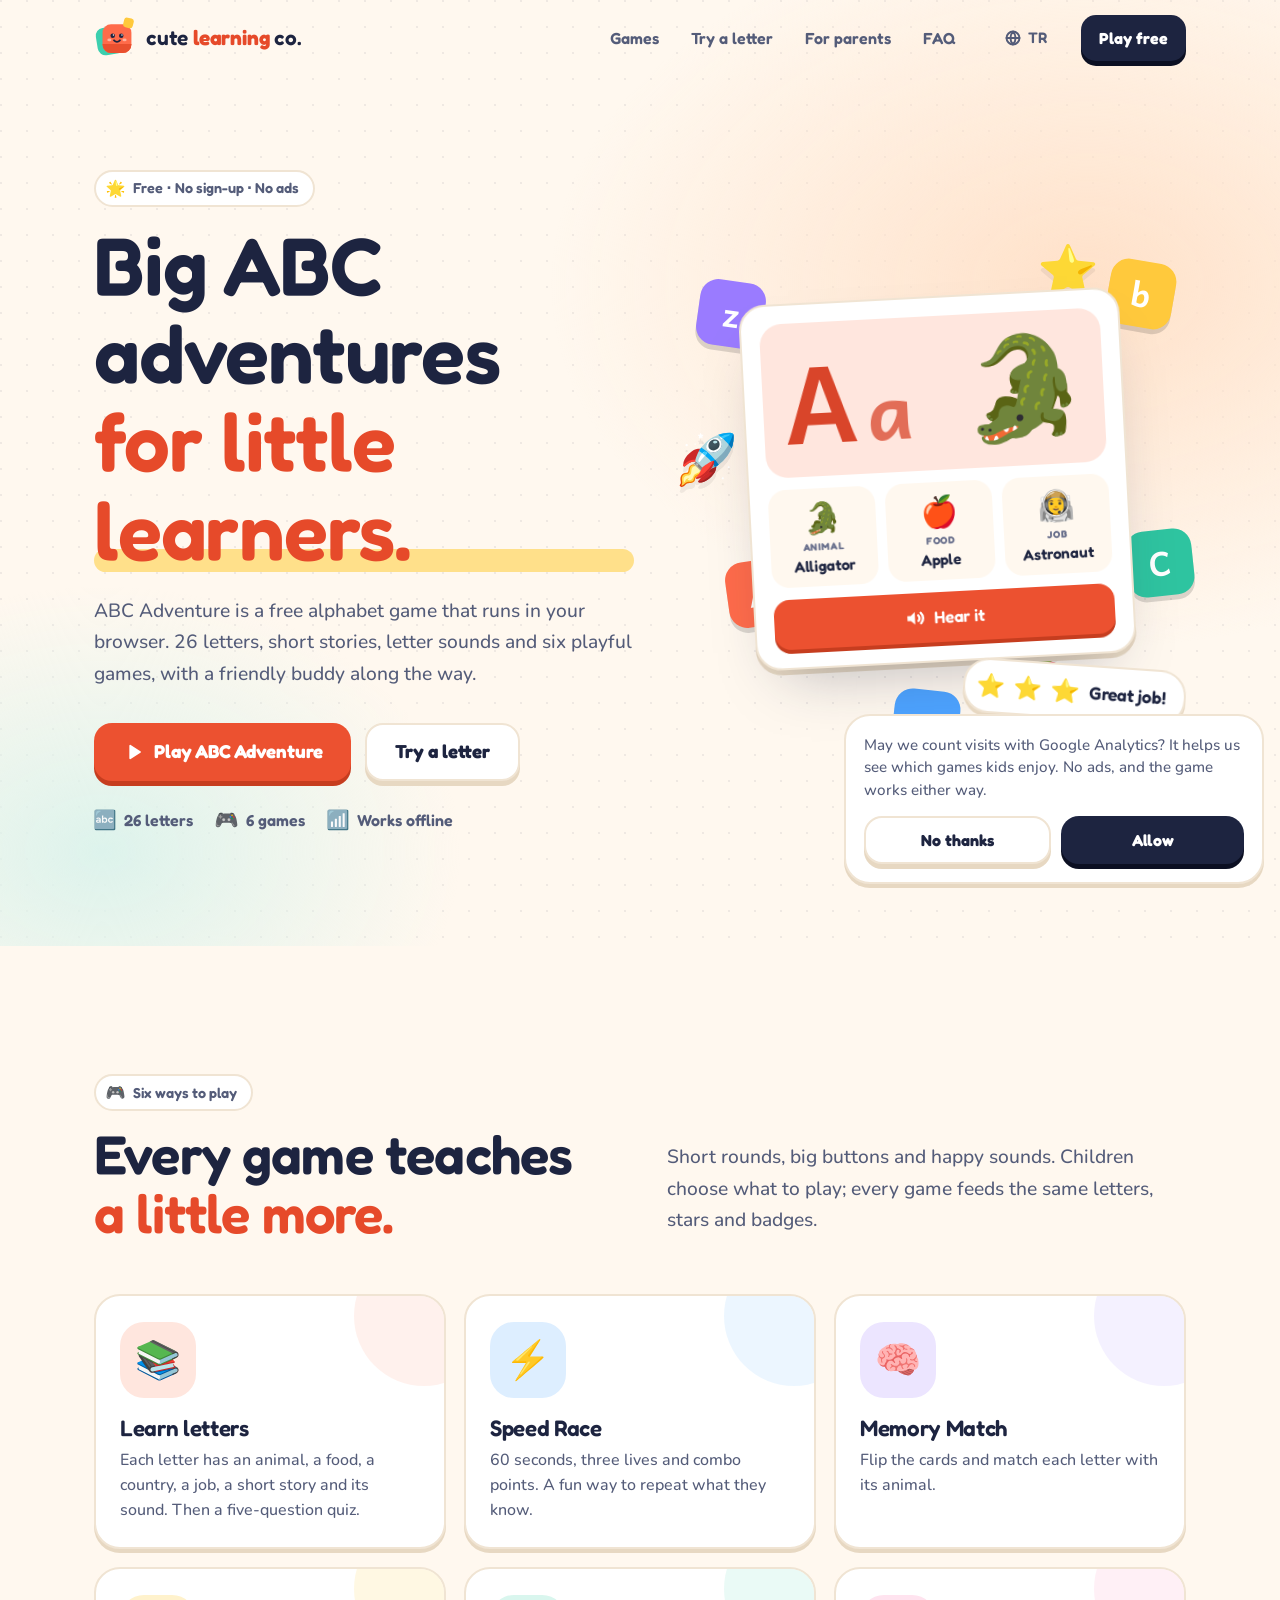
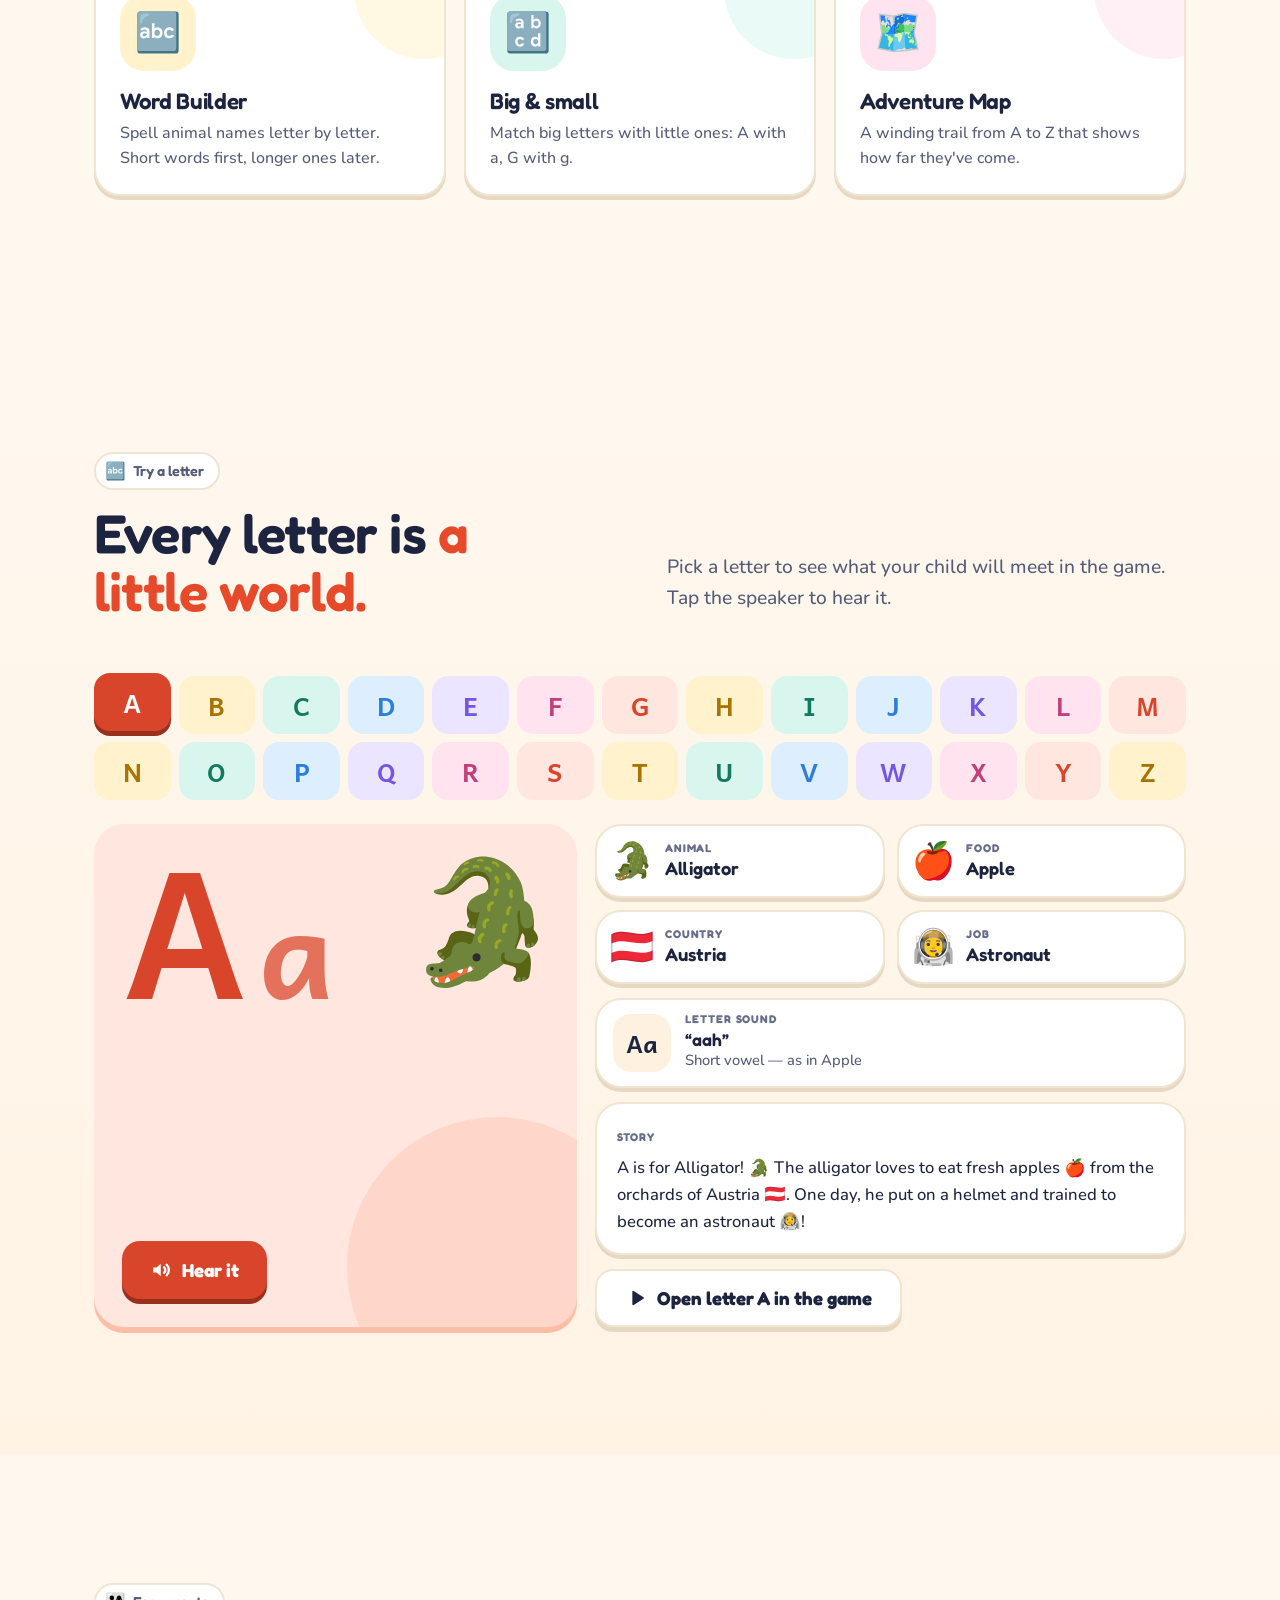
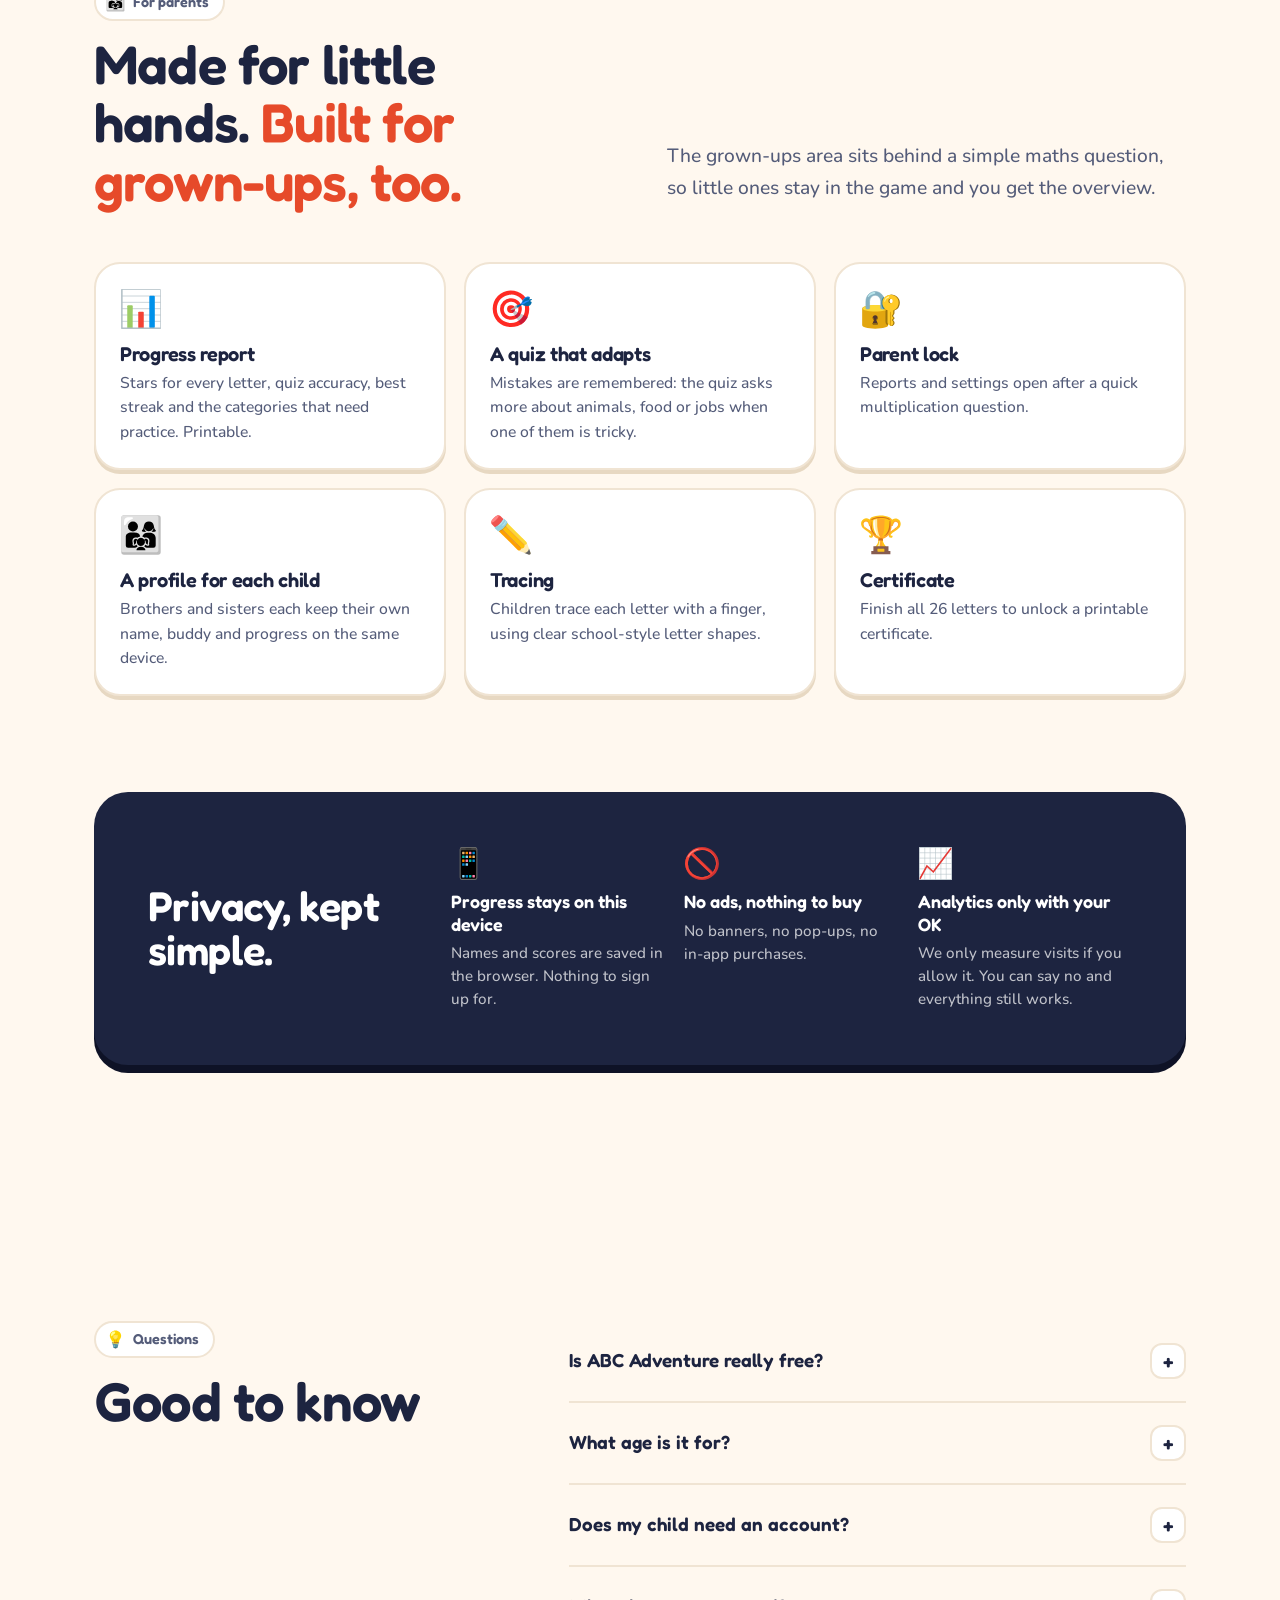
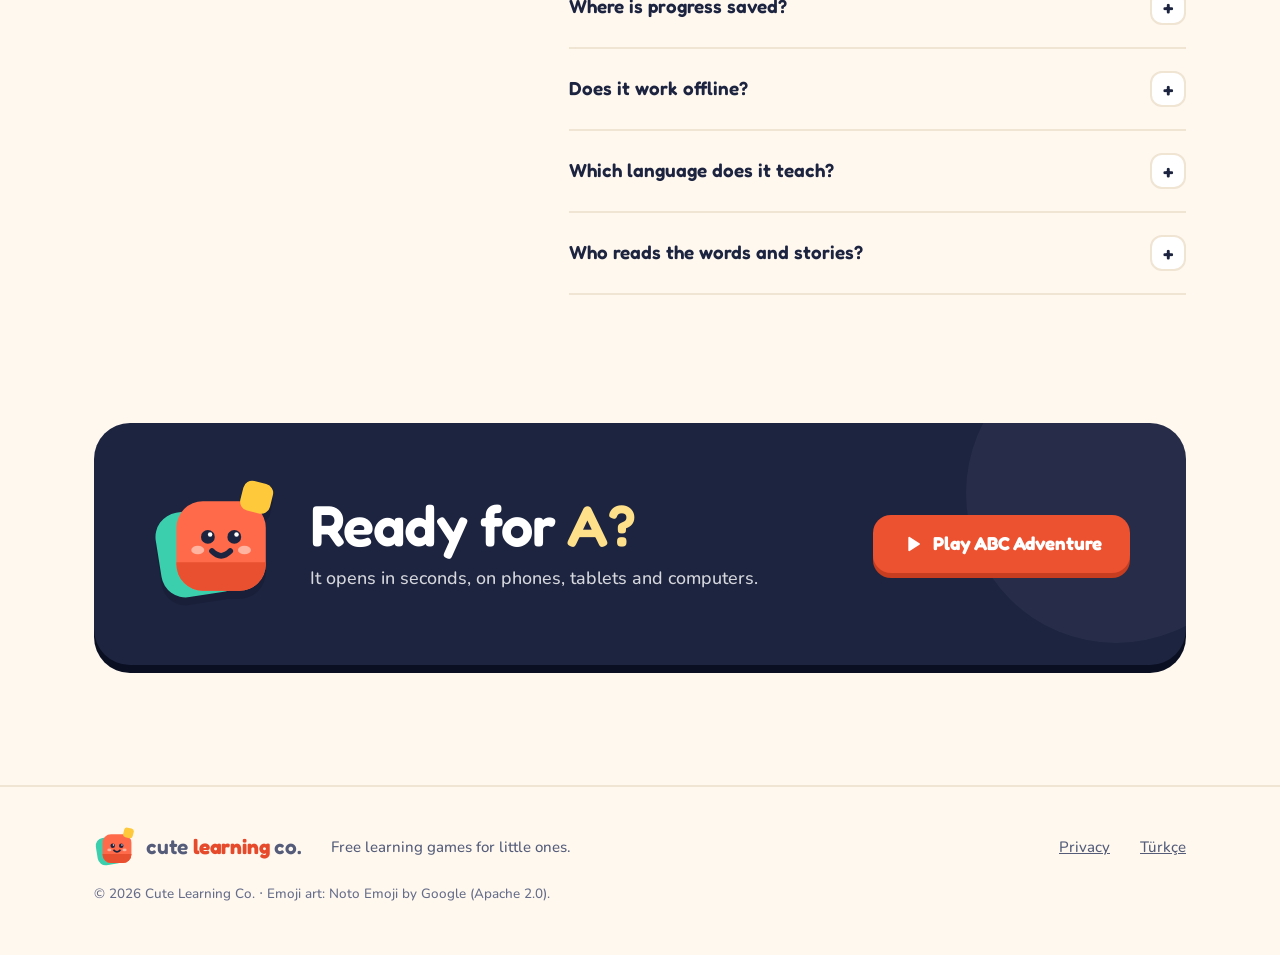
==== commit 0cbe742b: "Add files via upload" ====
--- a/index.html
+++ b/index.html
@@ -34,37 +34,37 @@
 <main id="main">
 <section class="hero"><div class="wrap">
  <div>
-  <p class="eyebrow"><img class="art " src="/abc/art/1f31f.svg" alt="" width="64" height="64" decoding="async">Free · No sign-up · No ads</p>
+  <p class="eyebrow"><img class="art " src="data:image/svg+xml,%3Csvg xmlns='http://www.w3.org/2000/svg' xml:space='preserve' viewBox='0 0 128 128'%3E%3Cpath d='m36.5 36.8-14.2-9a2.2 2.2 0 0 1-.4-3.5l5.3-5.3c1-1 2.8-.8 3.5.4l8.8 14.4c1.2 2-1 4.2-3 3M24.1 80.4l-16.4.3a2.2 2.2 0 0 0-2.1 2.8l1.9 7.2c.4 1.4 2 2.1 3.2 1.4l14.5-7.6c2-1.1 1.2-4.2-1.1-4.1m38.1 27.9-3.6 16c-.3 1.4.8 2.7 2.2 2.7h7.5c1.5 0 2.5-1.4 2.1-2.8l-3.9-16c-.5-2.2-3.7-2.2-4.3 0m29.3-71.4 14.2-9c1.2-.8 1.4-2.5.4-3.5l-5.3-5.3c-1-1-2.8-.8-3.5.4l-8.8 14.4c-1.2 2 1 4.2 3 3m12.4 43.6 16.4.3c1.5 0 2.5 1.4 2.1 2.8l-1.9 7.2c-.4 1.4-2 2.1-3.2 1.4l-14.5-7.6c-2-1.1-1.2-4.2 1.1-4.1' style='fill:%23ffc107'/%3E%3Cpath d='M68 7.2 81.6 38a7 7 0 0 0 5.8 4.2l32.8 3c3.7.5 5.2 5 2.5 7.7L98 73.5a7 7 0 0 0-2.3 6.9l7.1 33.6a4.5 4.5 0 0 1-6.5 4.8L67.6 102a7 7 0 0 0-7.2 0l-28.6 16.8a4.5 4.5 0 0 1-6.5-4.8l7.1-33.6a7 7 0 0 0-2.3-6.9L5.4 52.8A4.5 4.5 0 0 1 7.9 45l32.8-3a7 7 0 0 0 5.8-4.2L59.9 7.2a4.5 4.5 0 0 1 8.1 0' style='fill:%23fdd835'/%3E%3Cpath d='m67 39.8-2.2-22.6c-.1-1.3-.4-3.5 1.7-3.5 1.6 0 2.4 3.4 2.4 3.4l6.9 18.1c2.5 7 1.5 9.3-1 10.7-2.9 1.6-7 .4-7.7-6.1' style='fill:%23ffff8d'/%3E%3Cpath d='m95.3 71.5 19.6-15.3c1-.8 2.7-2.1 1.3-3.6-1-1.1-4 .5-4 .5l-17.3 6.7c-5 1.8-8.5 4.4-8.8 7.7-.4 4.4 3.6 7.8 9.2 4' style='fill:%23f4b400'/%3E%3C/svg%3E" alt="" width="64" height="64" decoding="async">Free · No sign-up · No ads</p>
   <h1>Big ABC adventures <em>for little learners.</em></h1>
   <p class="lead">ABC Adventure is a free alphabet game that runs in your browser. 26 letters, short stories, letter sounds and six playful games, with a friendly buddy along the way.</p>
   <div class="ctas"><a class="btn" href="/abc/" data-ev="play_hero"><svg aria-hidden="true"><use href="#i-play"/></svg>Play ABC Adventure</a><a class="btn btn--soft" href="#letters">Try a letter</a></div>
-  <div class="trust"><span><img class="art " src="/abc/art/1f524.svg" alt="" width="64" height="64" decoding="async">26 letters</span><span><img class="art " src="/abc/art/1f3ae.svg" alt="" width="64" height="64" decoding="async">6 games</span><span><img class="art " src="/abc/art/1f4f6.svg" alt="" width="64" height="64" decoding="async">Works offline</span></div>
+  <div class="trust"><span><img class="art " src="data:image/svg+xml,%3Csvg xmlns='http://www.w3.org/2000/svg' xml:space='preserve' viewBox='0 0 128 128'%3E%3Cpath d='M116 4H12a8 8 0 0 0-8 8v104a8 8 0 0 0 8 8h104a8 8 0 0 0 8-8V12a8 8 0 0 0-8-8' style='fill:%23427687'/%3E%3Cpath d='M109.7 4H11.5A7.6 7.6 0 0 0 4 11.5v97.9c0 4.2 3.4 7.5 7.5 7.5h98.1c4.2 0 7.5-3.4 7.5-7.5V11.5a7.3 7.3 0 0 0-7.4-7.5' style='fill:%238cafbf'/%3E%3Cpath d='M39.7 12.9c0-2.3-1.6-3-10.8-2.7-7.7.3-11.5 1.2-13.8 4s-2.9 8.5-3 15.3c0 4.8 0 9.3 2.5 9.3 3.4 0 3.4-7.9 6.2-12.3 5.4-8.7 18.9-10.6 18.9-13.6' style='opacity:.5;fill:%23b4e1ed'/%3E%3Cpath d='M15 78q-3.1-2.8-3.1-7.3a9 9 0 0 1 1.6-5.3 10 10 0 0 1 4.3-3.5q2.7-1.2 6-1.2 4.7 0 8 1.3v-1.2q0-2.5-2-4a8 8 0 0 0-4.8-1.5q-2.1 0-4.1 1a9 9 0 0 0-3.2 2.5l-5-3.9q2.2-2.8 5.5-4.3t7.1-1.5q6.9 0 10.4 3.1 3.6 3.2 3.6 9.3v18.3h-7.6v-3h-.4q-1.4 1.6-3.6 2.8a11 11 0 0 1-5 1.1 11 11 0 0 1-7.8-2.7m14.8-5.3q2-2.2 2-5-3-1.5-6.3-1.4-6 0-6 4.4 0 1.8 1.3 3 1.2 1 3.7 1 3.3 0 5.3-2m27.8 6.8a9 9 0 0 1-3.5-3.3h-.5v3.6h-7.2V38H54v11.4l-.5 4.2h.5q1.2-1.8 3.6-3.2 2.3-1.3 5.3-1.3 4 0 7.4 2s3.9 3.2 5.1 5.6q2 3.7 1.9 8.2 0 4.6-1.9 8.2c-1.9 3.6-3 4.3-5.2 5.6q-3.3 2-7.3 2-3 0-5.4-1.2m8.1-7a8 8 0 0 0 3-3 9 9 0 0 0 1.1-4.6q0-2.5-1.1-4.5a8 8 0 0 0-7-4.2q-2.1 0-4 1a8 8 0 0 0-3 3.2 9 9 0 0 0-1 4.5q0 2.5 1 4.6a8 8 0 0 0 7 4.2q2.1 0 4-1.1m23.5 6.1a14 14 0 0 1-5.5-5.6q-2-3.7-2-8.2t2-8.1T89 51t8.1-2q5 0 8.5 2.1 3.6 2.1 5.2 6l-7 3q-2-4-6.7-4-3.4 0-5.7 2.4a9 9 0 0 0-2.3 6.3 9 9 0 0 0 2.3 6.4 8 8 0 0 0 5.7 2.4q4.9 0 7-4.2l7 3a14 14 0 0 1-5.5 6 16 16 0 0 1-8.5 2.2q-4.5 0-8-2' style='fill:%23fafafa'/%3E%3C/svg%3E" alt="" width="64" height="64" decoding="async">26 letters</span><span><img class="art " src="data:image/svg+xml,%3Csvg xmlns='http://www.w3.org/2000/svg' xml:space='preserve' viewBox='0 0 128 128'%3E%3Cpath d='M19.6 35.3c.1-.2 0-4.8 2.5-8.4s5.9-4.1 8.3-4.5c3-.6 10.2-1.4 11.3 1 1.2 2.5.3 3.8 2.1 4.5s-1.5 4.8-1.5 4.8zm88.3-.1s.7-4.4-1.8-7.4c-3.8-4.5-9.8-6-15.4-6-1.8 0-4 .4-4.7 2.6-.4 1.2-.7 2.7-1.5 2.9-1 .2 17.7 6 23.4 8' style='fill:%23464c4f'/%3E%3Cpath d='M39 81.3c-3 2.3-7 18.3-13.1 22.5s-20.3 2-21.4-6.6c-.9-7.6.8-23.6 5-40S17 32.8 27 30.2c8-2.2 23.6-3.7 38.7-3.6s28.4.2 36.7 3.4c7.5 2.8 12.6 10.6 16 25.7s6.2 33.3 5.8 39.4c-.6 8.7-13 14.3-22.2 7.5-7.4-5.4-8.8-19.2-12.6-21.2s-47.5-2.2-50.3-.1' style='fill:%235e6268'/%3E%3Cpath d='M93.3 77.2c-.8.9.9 2.2 2 5.1 1.3 3 4.3 12.7 7.2 15.4 3.7 3.4 6.6 2.7 7.2 1.7s-2.7-3.8-6.4-10c-3.7-6-8.5-14.1-10-12.2m-82.8-2.5c-1 .2-4 15-1.9 21.2 1.9 5.2 8.8 5.5 11.5 4.7 5.2-1.5 6.8-6.5 5.6-7s-5.3 3.3-9.2 1.5c-4.4-2-4.3-7.9-4.9-13.7-.5-5.3 0-7-1-6.7M38 42h-4v-4.4s.1-3.5-3.7-3.5c-3.3.1-3.3 3-3.3 3.5v4.3h-4.5c-.7 0-3.4 0-3.4 3.5 0 3.2 2.8 3.4 3.4 3.5H27V53c0 .6.1 3.4 3.5 3.4C34 56.5 34 53 34 53v-4.2h4c.9 0 3.4-.2 3.5-3.6 0-3.4-3-3.3-3.5-3.3' style='fill:%239e9e9e'/%3E%3Ccircle cx='48.4' cy='62.4' r='8.5' style='fill:%23afafaf'/%3E%3Ccircle cx='77.8' cy='62.5' r='8.5' style='fill:%23afafaf'/%3E%3Ccircle cx='48.4' cy='62.2' r='5.7' style='fill:%23c8c8c8'/%3E%3Ccircle cx='77.8' cy='62.4' r='5.7' style='fill:%23c8c8c8'/%3E%3Ccircle cx='85.8' cy='45.7' r='4.6' style='fill:%232086fa'/%3E%3Ccircle cx='94.9' cy='54.5' r='4.6' style='fill:%2306ac48'/%3E%3Ccircle cx='104.1' cy='46.4' r='4.6' style='fill:%23f72e26'/%3E%3Ccircle cx='95' cy='37' r='4.6' style='fill:%23fdb700'/%3E%3C/svg%3E" alt="" width="64" height="64" decoding="async">6 games</span><span><img class="art " src="data:image/svg+xml,%3Csvg xmlns='http://www.w3.org/2000/svg' xml:space='preserve' viewBox='0 0 128 128'%3E%3Cpath fill='%23427687' d='M116 4H12a8 8 0 0 0-8 8v104a8 8 0 0 0 8 8h104a8 8 0 0 0 8-8V12a8 8 0 0 0-8-8'/%3E%3Cpath fill='%238CAFBF' d='M109.7 4H11.5A7.6 7.6 0 0 0 4 11.5v97.9c0 4.1 3.3 7.5 7.5 7.5h98.1c4.1 0 7.5-3.3 7.5-7.5V11.5c0-4-3.1-7.4-7.2-7.5z'/%3E%3Cpath fill='%23B4E1ED' d='M39.7 12.9c0-2.3-1.6-3-10.8-2.7-7.7.3-11.5 1.2-13.8 4s-2.9 8.5-3 15.3c0 4.8 0 9.3 2.5 9.3 3.4 0 3.4-7.9 6.2-12.3 5.4-8.7 18.9-10.6 18.9-13.6' opacity='.5'/%3E%3Cpath fill='%23FAFAFA' d='M33 104h-8a2 2 0 0 1-2-2V74q.2-1.8 2-2h8a2 2 0 0 1 2 2v28a2 2 0 0 1-2 2m22.7 0h-8a2 2 0 0 1-2-2V58q.2-1.8 2-2h8a2 2 0 0 1 2 2v44a2 2 0 0 1-2 2m22.6 0h-8a2 2 0 0 1-2-2V42q.2-1.8 2-2h8a2 2 0 0 1 2 2v60a2 2 0 0 1-2 2m22.7 0h-8a2 2 0 0 1-2-2V26q.2-1.8 2-2h8a2 2 0 0 1 2 2v76a2 2 0 0 1-2 2'/%3E%3C/svg%3E" alt="" width="64" height="64" decoding="async">Works offline</span></div>
  </div>
- <div class="hv" aria-hidden="true"><span class="blk" style="--c:#FF6B4A;left:6%;top:62%;transform:rotate(-8deg);animation-delay:-0.0s;--r:-8deg">A</span><span class="blk" style="--c:#FFC93C;left:84%;top:2%;transform:rotate(10deg);animation-delay:-1.3s;--r:10deg">b</span><span class="blk" style="--c:#2EC4A0;left:88%;top:56%;transform:rotate(-6deg);animation-delay:-2.6s;--r:-6deg">C</span><span class="blk" style="--c:#9A7BFF;left:0%;top:6%;transform:rotate(8deg);animation-delay:-3.9000000000000004s;--r:8deg">z</span><span class="blk" style="--c:#4DA3FF;left:40%;top:88%;transform:rotate(6deg);animation-delay:-5.2s;--r:6deg">e</span><span class="stk" style="left:70%;top:-2%;animation-delay:-0.0s"><img class="art " src="/abc/art/2b50.svg" alt="" width="64" height="64" decoding="async"></span><span class="stk" style="left:-4%;top:36%;animation-delay:-1.7s"><img class="art " src="/abc/art/1f680.svg" alt="" width="64" height="64" decoding="async"></span><span class="stk" style="left:64%;top:80%;animation-delay:-3.4s"><img class="art " src="/abc/art/1f34e.svg" alt="" width="64" height="64" decoding="async"></span>
-  <div class="hv__card card"><div class="hv__top p0"><b>A<span>a</span></b><img class="art " src="/abc/art/1f40a.svg" alt="" width="64" height="64" decoding="async"></div><div class="hv__words"><div><img class="art " src="/abc/art/1f40a.svg" alt="" width="64" height="64" decoding="async"><small>Animal</small><b>Alligator</b></div><div><img class="art " src="/abc/art/1f34e.svg" alt="" width="64" height="64" decoding="async"><small>Food</small><b>Apple</b></div><div><img class="art " src="/abc/art/1f468_200d_1f680.svg" alt="" width="64" height="64" decoding="async"><small>Job</small><b>Astronaut</b></div></div><div class="hv__btn"><svg><use href="#i-spk"/></svg>Hear it</div></div>
-  <div class="hv__ok card"><img class="art " src="/abc/art/2b50.svg" alt="" width="64" height="64" decoding="async"><img class="art " src="/abc/art/2b50.svg" alt="" width="64" height="64" decoding="async"><img class="art " src="/abc/art/2b50.svg" alt="" width="64" height="64" decoding="async"><span>Great job!</span></div>
+ <div class="hv" aria-hidden="true"><span class="blk" style="--c:#FF6B4A;left:6%;top:62%;transform:rotate(-8deg);animation-delay:-0.0s;--r:-8deg">A</span><span class="blk" style="--c:#FFC93C;left:84%;top:2%;transform:rotate(10deg);animation-delay:-1.3s;--r:10deg">b</span><span class="blk" style="--c:#2EC4A0;left:88%;top:56%;transform:rotate(-6deg);animation-delay:-2.6s;--r:-6deg">C</span><span class="blk" style="--c:#9A7BFF;left:0%;top:6%;transform:rotate(8deg);animation-delay:-3.9000000000000004s;--r:8deg">z</span><span class="blk" style="--c:#4DA3FF;left:40%;top:88%;transform:rotate(6deg);animation-delay:-5.2s;--r:6deg">e</span><span class="stk" style="left:70%;top:-2%;animation-delay:-0.0s"><img class="art " src="data:image/svg+xml,%3Csvg xmlns='http://www.w3.org/2000/svg' xml:space='preserve' viewBox='0 0 128 128'%3E%3Cpath d='M68 7.2 81.6 38a7 7 0 0 0 5.8 4.2l32.8 3c3.7.5 5.2 5 2.5 7.7L98 73.5a7 7 0 0 0-2.3 6.9l7.1 33.6a4.5 4.5 0 0 1-6.5 4.8L67.6 102a7 7 0 0 0-7.2 0l-28.6 16.8a4.5 4.5 0 0 1-6.5-4.8l7.1-33.6a7 7 0 0 0-2.3-6.9L5.4 52.8A4.5 4.5 0 0 1 7.9 45l32.8-3a7 7 0 0 0 5.8-4.2L59.9 7.2a4.5 4.5 0 0 1 8.1 0' style='fill:%23fdd835'/%3E%3Cpath d='m67 39.8-2.2-22.6c-.1-1.3-.4-3.5 1.7-3.5 1.6 0 2.4 3.4 2.4 3.4l6.9 18.1c2.5 7 1.5 9.3-1 10.7-2.9 1.6-7 .4-7.7-6.1' style='fill:%23ffff8d'/%3E%3Cpath d='m95.3 71.5 19.6-15.3c1-.8 2.7-2.1 1.3-3.6-1-1.1-4 .5-4 .5l-17.3 6.7c-5 1.8-8.5 4.4-8.8 7.7-.4 4.4 3.6 7.8 9.2 4' style='fill:%23f4b400'/%3E%3C/svg%3E" alt="" width="64" height="64" decoding="async"></span><span class="stk" style="left:-4%;top:36%;animation-delay:-1.7s"><img class="art " src="data:image/svg+xml,%3Csvg xmlns='http://www.w3.org/2000/svg' xml:space='preserve' viewBox='0 0 128 128'%3E%3Cpath fill='%23FFF' d='M17.3 29.8a3 3 0 0 0 .1 4.2c1.2 1 3.1.3 3.8-.6.8-.8.7-2.8-.3-3.7s-2.9-.7-3.6 0'/%3E%3Cpath fill='%23FFF' d='M36.6 28.2c-.9 1-.6 2.5.3 3s2 .6 2.7-.2c.5-.7.6-2-.2-2.9-.8-.7-2.2-.5-2.8.1' opacity='.5'/%3E%3Cpath fill='%23FFF' d='M48 8.4s1.3-3.8 2-3.8c.8 0 2 3.8 2 3.8s3.9 0 4.1.6c.4.7-2.5 3.2-2.5 3.2s1 3.6.5 4c-.5.6-3.8-1.4-3.8-1.4s-3.5 2.5-4.2 1.8.7-4.5.7-4.5-3.3-2.3-3.1-3c.2-1 4.2-.7 4.2-.7m49.3 99.5c1.2.9 3 .7 3.7-.6.7-1.1 0-2.7-1-3.3-.8-.5-2.4-.2-3.2.8-.7 1-.2 2.6.5 3m16.6-27.3c-.5-1.2-2-1.8-3.2-1-1.2.7-1.1 2.1-.7 3s2 1.2 3 .8c1-.5 1.3-2 1-2.8'/%3E%3Cpath fill='%23FFD749' d='M30.2 77.2a10 10 0 0 0-4.8 6.2c-.6 2-.5 4.2-1 6.3-.3 2.1-1.4 4.3-3.3 5q-1.5.6-3.4.6-3.9.3-7 2.6a11 11 0 0 0-3.4 6.3q-.7 3.7 0 7.3.6 3 .4 5.9a8 8 0 0 1-1.8 4q-.7.6-.7 1.4.3.5.8.8c2.4 1 5.1-.2 7-2s3.6-3.8 6-5 5.2-1 8-1.2 5.7-.7 7.4-2.8c2.1-2.6 1.7-6.6 3.8-9.2 1.1-1.4 2.9-2.2 4.5-3 3-1.4 6.1-3 8.3-5.5s3.5-6 2.4-9.2c-.7-2.2-2.5-4-4.2-5.5Q47 78.1 44.3 77c-7.7-2.8-11.7-1-14 .3'/%3E%3CradialGradient id='1f680_svga' cx='47.3' cy='80' r='62.9' gradientUnits='userSpaceOnUse'%3E%3Cstop offset='.3' style='stop-color:%23ff9100'/%3E%3Cstop offset='.7' style='stop-color:%23ef6c00'/%3E%3Cstop offset='1' style='stop-color:%23dd2c00'/%3E%3C/radialGradient%3E%3Cpath fill='url(%231f680_svga)' d='M7.9 125.5c-3.4 0-5.6-2.6-3.2-5.1 2.2-2.4 1.6-5.6 1.1-8.6-1.7-9.5 2.3-17.7 12.4-18C24 94 22.8 86.9 24 83q1.2-4.5 5-6.8c3-1.7 8.3-2.2 16.2.7 2.1.8 3.7 1 5 2.2 5.7 4.5 7.2 10.8 2 16.8-2.3 2.7-6 3.8-9.1 5.3q-2.4 1.3-3.7 3.1c-1.9 2.6-1.5 6.6-3.7 9.2-2.8 3.2-6.7 3.3-10 3.4q-3.4 0-6 1c-2.1 1.1-3.7 3.3-5.5 4.9a10 10 0 0 1-6.2 2.7m-1-3.1c2.6.7 5.2-1.7 6.9-3.5 3.2-3.8 6.8-5 11.7-5 3 0 6.6-.6 7.7-2.3q1.2-1.6 1.6-4c.9-4.4 2.9-7.6 7-9.2 3.3-1.5 6.2-2.3 8.1-4.4 4-4.8 2.7-9.1-1.7-12.6a13 13 0 0 0-4.4-3c-7.6-2.9-10.7-1.6-13.2-.3a8 8 0 0 0-4 5.3c-.5 2-.6 5-1 7-1 5-3.5 6.5-7.7 6.4-4.4.2-8.3 2.7-9.2 7.7-.4 2-.3 5 .2 7.7.8 3.4.6 7.5-2 10.2'/%3E%3Cpath fill='%23FFF9B6' d='M41.3 78.8c-4.5-.5-7.5 1.4-9 2.8a10 10 0 0 0-2.5 5.5l-.8 6c-.3 2.2-1 4.4-2.8 5.6-1.3 1-3 1.2-4.6 1.5-1.3.2-4 0-7 2.8-3.2 2.6-2.3 8.4-1.5 10.6q.2.5.6.8c.8.5 1.2-.3 1.6-1 .9-2 1.2-3.2 2.3-4.5s3.8-3.4 6.5-2.1c1 .4.1.9-.8 1.4s-2.2.6-2 1.5 8 2.5 11-3.7c1-2 1.4-3.7 2.3-5.6a9 9 0 0 1 4.6-4.3c2.7-1 5-1.5 7.2-3.3s3.8-4.8 2.8-7.4c-1.6-4.5-3.8-6.1-8-6.6'/%3E%3Cpath fill='%23CC2929' d='M52.3 40.4c-3.9-1-13.3-1-22.2 5.4-8 5.8-12 11.2-15.4 17.7a26 26 0 0 0-3.3 14c.3 1.8 1.9 2.7 3.3 2 2.8-1.6 4-4.7 11.6-8.4 7.2-3.5 12.3-2.7 16.2-2.6 3 0 13.7-27 9.8-28.1'/%3E%3Cpath fill='%23FF4638' d='m52.3 40.4-1.5-.3c-1 7.6-8.2 24.6-10.5 24.5-3.9 0-9-.9-16.1 2.6-7.6 3.7-8.8 6.8-11.6 8.3q-.7.4-1.3.3l.1 1.7c.3 1.8 1.9 2.7 3.3 2 2.8-1.6 4-4.7 11.6-8.4 7.2-3.5 12.3-2.7 16.2-2.6 3 0 13.7-27 9.8-28.1'/%3E%3Cpath fill='%23CC2929' d='M83.9 74.5c1 4 1 13.3-5.4 22.2-5.8 8-11.2 12-17.7 15.4-5.7 3-11.4 3.8-14 3.3-1.8-.3-2.7-1.9-1.9-3.3 1.5-2.8 4.6-4 8.3-11.6 3.5-7.1 2.7-12.2 2.6-16.1 0-3 27-13.7 28.1-9.9'/%3E%3Cpath fill='%23A02524' d='m83.2 78-11.4 5.7-7.4 8s8.8 2.4 14.8.5z'/%3E%3Cpath fill='%23A02524' d='M83.9 74.5q-.4-.8-2.1-.8A30 30 0 0 1 76 93.9a48 48 0 0 1-17.7 15.5c-5.5 2.9-11 3.6-13.6 3.3-.3 1.2.6 2.4 2.1 2.7 2.6.5 8.3-.3 14-3.3 6.5-3.4 12-7.3 17.7-15.4A28 28 0 0 0 84 74.5'/%3E%3Cpath fill='%23858585' d='M62.3 82.1c-2.2-3.5-14-15.3-17.6-17.6l-10 9.1a1 1 0 0 0 .1 1.6 78 78 0 0 1 16.8 16.9 1 1 0 0 0 1.6 0z'/%3E%3Cpath fill='%23DACDA6' d='M53.3 91a83 83 0 0 0-8.2-9.3 83 83 0 0 0-9.7-8.7l-.7.6a1 1 0 0 0 .1 1.6 76 76 0 0 1 9 7.9 76 76 0 0 1 7.8 9 1 1 0 0 0 1.6 0l.6-.7q-.2 0-.5-.3'/%3E%3Cpath fill='%23B2D9E0' d='M120.3 32.8a75 75 0 0 0 2.4-18.8q.2-6.2-1.6-8.3c-1.3-1.2-4.4-1.6-8.3-1.6s-12.5.5-18.7 2.4c-24.2 7.3-37 23-43.6 31.6S39.9 60 38.9 62.7s-1 5.4.7 6.5 4.8 3.5 9.6 8.4c4.9 4.9 7.2 7.8 8.4 9.6 1.2 1.6 3.8 1.7 6.5.7s16-5 24.6-11.5a84 84 0 0 0 31.6-43.6'/%3E%3Cpath fill='%2382AEC0' d='M120.3 32.8a75 75 0 0 0 2.4-18.8q0-5.4-1.2-7.8c-3.4 11.8-10.6 31-24.6 45.5a146 146 0 0 1-40.5 29.7L55.2 84l2.4 3.1c1.2 1.6 3.8 1.7 6.5.7s16-5 24.6-11.5a84 84 0 0 0 31.6-43.6'/%3E%3Cpath fill='%23FFF' d='M95 12.8q-1.9 1-1.8 2.4c.1 1.9 2.3 3.2 3 3.1 1 0 1.6 0 3.4-1.2 5-3.1 12.1-6.5 13.2-7q1.8-.8 1.7-2-.4-1-2.6-.7a45 45 0 0 0-17 5.4'/%3E%3Cpath fill='%2303A9F4' d='M120.3 32.8a75 75 0 0 0 2.4-18.8q.2-6.2-1.6-8.3c-1.3-1.2-4.2-1.5-7.8-1.7a73 73 0 0 0-25 4.5s6.2 3.8 16.2 13.8 13.8 16.2 13.9 16.2zM72.5 54.3a115 115 0 0 0-21.3-17.1l-.7 1q-2.4 3-4.3 6.7c6.7 4.2 15.2 11.3 19.8 16s11.8 13 16 19.8a49 49 0 0 0 7.7-5 115 115 0 0 0-17.2-21.4'/%3E%3Cpath fill='%23FFF' d='M91.4 43.5C84 51 73.2 51 67.2 45s-5.4-16.2 2.4-23.1c7.6-6.9 18-7.7 24-1.7s5.1 16-2.2 23.4'/%3E%3Cpath fill='%23FFF' d='M91.4 43.5C84 51 73.2 51 67.2 45s-5.4-16.2 2.4-23.1c7.6-6.9 18-7.7 24-1.7s5.1 16-2.2 23.4'/%3E%3Cpath fill='%2382AEC0' d='M93.6 20c-1.7-1.6-3-2.5-5.1-3.2q1.9.9 3.7 2.8c6 6 5.4 16-1.7 23s-17.8 7-23.8 1a13 13 0 0 1-3-4.3 13 13 0 0 0 3.5 5.6c6 6 16.8 6 24.2-1.4 7.3-7.3 8.2-17.4 2.2-23.4'/%3E%3CradialGradient id='1f680_svgb' cx='74.7' cy='21.9' r='26.2' gradientTransform='matrix(.63308 .77408 -.91451 .74793 49.1 -49)' gradientUnits='userSpaceOnUse'%3E%3Cstop offset='.3' style='stop-color:%233f545f'/%3E%3Cstop offset='.9' style='stop-color:%232f3f47'/%3E%3C/radialGradient%3E%3Cpath fill='url(%231f680_svgb)' d='M87.8 39.5c-5.2 5.2-13.5 5.2-17.7 1-4-3.9-4-12.4 1.1-17.6 5.2-5.2 13.7-5.1 17.7-1 4.2 4.1 4.1 12.4-1 17.6'/%3E%3Cpath fill='%23BFBFBF' d='M41.7 72.3c-.4.2-1.9 1-2.5 1.5s-.3.8 0 1q1.3.8 3.3 2.8.6.5 1 0l1.5-2.3q.1-.5 0-.8-1.4-1.5-2.4-2.2-.3-.2-.9 0'/%3E%3Cpath fill='%230277BD' d='M82.2 65q-4 3.1-7.6 5.6c2.7 3.4 5.4 6.9 7.3 10l1.8-1 1.7-1q.3 0 .5-.3l1.2-.8 2.6-1.9q-3.5-5.5-7.5-10.6m40.6-51a16 16 0 0 0-1.3-7.8l-.2 1c-1.8 6.4-5 14.7-9.3 23 4.5 5.3 6.3 8.3 6.4 8.3l2-5.7a77 77 0 0 0 2.4-18.9'/%3E%3Cpath fill='%23FF4638' d='M79.1 67.3c1.8 2.2-2.1 12-7.5 19.7a48 48 0 0 1-17.5 16.2c-5.7 3-11 4.2-13 3.8q-1.9-.2-1-2.2c1.6-2.8 4.3-4.2 8.3-11.6 3.6-6.4 4-9.1 5.1-11s23.1-18 25.6-15'/%3E%3Cpath fill='%23CC2929' d='M79.1 67.3q-.3-.4-1-.4A54 54 0 0 1 68 84.4a71 71 0 0 1-19 17 35 35 0 0 1-8.8 3.3v.1c-.8 1.4-.2 2 .8 2.2 2.1.4 7.4-.8 13-3.8A48 48 0 0 0 71.7 87c5.4-7.6 9.3-17.5 7.5-19.7'/%3E%3Cpath fill='%2339CCFF' d='M114.5 8.1q-.4-1-2.6-.7a38 38 0 0 0-17.4 5.7l4.8 4.2.3-.2c5-3.1 12.1-6.5 13.2-7q1.8-.8 1.7-2'/%3E%3Cpath fill='%23FFF' d='M61 54.1c-4.7 5.3-8.6 10-10.7 12.6s-3.3 3.8-4.7 2.6q-1.6-1.3 0-5.6c1-2.1 3.3-8 7.3-12.9 3-3.6 6.4-6 9.4-3 1.7 1.7.5 4.3-1.4 6.3'/%3E%3Cpath fill='%2339CCFF' d='M61 54.1c1.8-2 3-4.6 1.3-6.3-2.8-2.8-6-1-8.8 2.3l6.4 5.2z'/%3E%3Cpath fill='%23B9E4EA' d='M86.8 24.5q-.1 1.6-1.6 2.5c-2 1.1-4.4.9-5.8.4-1-.4-2-1.2-2-2.2-.2-1.8 1.7-3 3.6-3.4 2.4-.5 5.7.6 5.8 2.7'/%3E%3C/svg%3E" alt="" width="64" height="64" decoding="async"></span><span class="stk" style="left:64%;top:80%;animation-delay:-3.4s"><img class="art " src="data:image/svg+xml,%3Csvg xmlns='http://www.w3.org/2000/svg' xml:space='preserve' viewBox='0 0 128 128'%3E%3Cpath d='M45.4 68.1 40 54.6l.1-21.8 22.4-3.3c7.7-1.1 23-7.5 37-1.3 16 7 24.3 23.3 20.1 48s-22.8 45-39.6 47.1c-8.3 1-9.7-2.1-16-1.7-5.2.4-5 3-13.7 2.6-8.8-.4-16.2-3.7-20.6-9.1s15.7-47 15.7-47' style='fill:%23dc0d28'/%3E%3Cpath d='M21.2 37C8.7 47.5 2.7 69.6 12.8 93.2c8.9 21 23.1 27 23.1 27s25-1.6 42.3-11 34.2-25.6 34.2-47.1-11.2-28.7-12.4-29-6.2 2.8-11.8 3c-5.6.1-10-1.2-10-1.2l-17.6 5.9L44 36.9s-.5-2.3 1.3-3.2c3.7-2 11.5 1.3 14.6 1.2s6-4.4 6-4.4-7.5-.8-10-1.4A41 41 0 0 0 21.2 37' style='fill:%23ff5117'/%3E%3Cpath d='M62 37.1c-4.5.2-16.8-4-18-.7-1.1 3.6 8 8.3 19.2 7.5 11.6-.8 18.8-7.2 17-10.6-1.9-3.5-9.4 3.4-18.2 3.8' style='fill:%238d1d0a'/%3E%3Cpath d='M51 17s-1.9-.1-3-.5c-1-.5-2.4-.4-2.3-2.2.2-3 4-6 5-6.5a7 7 0 0 1 5.8 0c1.5 1 .8 4.3.8 4.3s5 7.6 5.8 12.3c.6 4.3 3.3 16.7-.8 17.5-3.6.7-2-8.9-4.1-13.5a40 40 0 0 0-4.6-7.9z' style='fill:%23513630'/%3E%3Cpath d='M105.4 5c.4-.7-.4-1.4-3.8-1.5-3.3 0-21.6-1.8-32 11.1-7.5 9.3-6.3 17.2-6.3 17.2l6.8.3z' style='fill:%232f7c31'/%3E%3Cpath d='M82.9 17.8c6.2-4.3 22.6-13.6 22.6-13.6s0 2.4-1 4.4S100 20.7 86 28.1c-13.2 6.8-22 5.1-22.8 4-.7-1.3 9.5-7.3 19.7-14.3' style='fill:%23709f19'/%3E%3Cpath d='M37.6 40c-2.7-4-9.3-2.9-15.3 5-7.6 10.2-7.2 23.8-2 24.6 5.1.8.6-4.4 8.5-14.7 6.1-7.8 12.3-10 8.8-15' style='fill:%23ffd2b1'/%3E%3C/svg%3E" alt="" width="64" height="64" decoding="async"></span>
+  <div class="hv__card card"><div class="hv__top p0"><b>A<span>a</span></b><img class="art " src="data:image/svg+xml,%3Csvg xmlns='http://www.w3.org/2000/svg' xml:space='preserve' viewBox='0 0 128 128'%3E%3Cpath d='m58.5 13.6-19 10.7-11 10.7-9 1.8s3.5 4 13.7.6c10.1-3.3 15.9-17 27-15.7 10.5 1.2 8.5 11.5 8.5 11.5l14.6-16.5zm-3.2 28.7s-3.4 1-5.3 6.2c-1.5 4-.5 8-.1 9.6s1.5 3.6 1.5 4.5c.1.8-2.4 2.5-2.2 4 0 1 1.7 2.3 3.8 2.6 4.1.5 5-.6 5-.6l5.5-18.9zm2 32.9s-7.1-4-14.3-3.7-9.3 3.8-10.2 6.7c-.5 2-1.8 5.2-2.9 7-1 1.5-3 2.8-4.2 3-1.8.5-4 1.2-3.3 4q1 3.3 4.3 5l4.3 2.9 26-17.2zm24.7 13L76.3 96s2.3 4.7 8 6 8.8 1.7 9.6 3.6c1 2.5-.1 5.9-.6 6.6s-2.6 3-1 4.5c2 2 7.2.8 9 .2s4.2-1.1 5-3.8c.5-1.8 1.6-8.4 1.5-12.5q-.2-7.2-2.6-9.3c-1.4-1.3-11.1-3-11.1-3l3.6-9c1-2.5 1.5-5.2 2-5.4.7-.3 1.9 1.7 2.2 2.5.2.7.1 8.4 1.2 9.6.8 1 3.8 1.6 6.5-.2 2.3-1.6 4.8-4.5 4.7-7.5-.2-4-3.8-6.8-4-8.3 0-1.6.6-5.5 0-8.5s-15-12-15-12z' style='fill:%235a6415'/%3E%3Cpath d='m56 101.7-33.3 9-4.5 1.1.1 4.6 8.5 5.6 19.7-5.8 12.6-6.8-3.5-8.2' style='fill:%23f26a35'/%3E%3Cpath d='M19.5 117.6s.3-4.1 2.1-3.8c1.5.3 2.2 5.2 2.2 5.2l2.5 2.1 2.6-2.3s1.2-5 2.7-5.1c1.7-.2 2.8 4.4 2.8 4.4l-8 4.5zm20-10.6s1.8 3.5 3.8 3.4c2.5-.2 2.9-6.2 2.9-6.2z' style='fill:%23fffdfd'/%3E%3Cpath d='M35.1 92.4c-.3 1.9-4.3 4.3-6 5.4-2 1.3-4.4 3.2-6 3.2s-3.8.2-6 .4c-2.1.1-3.6.6-4.6 2.6-.7 1.5-.9 5 .8 6.7s5.4 3.2 10.4 2.6 6.6-1.5 8.2-2.2 9.2-3.7 12.7-4.7 10.1-2.8 11.2-1.8c1.2 1-3.3 4-6.9 5.4-3.5 1.3-14 7.3-18 8.4-3 .8-9.3.4-10.8-1q-1.7-1.5-1.6-2.8c0-1-1.1-1.4-2-.4-1.3 1.3 0 4.5 2.4 6.5q3.6 3.1 12.5 2.7c8.2-.6 15.7-5.8 17.4-6 1.8 0 7.5 1 13-1.2s8.3-6.5 8.3-6.5 5-2.3 8-4.4c3.1-2.1 5-3.6 5-3.6s-2.6-1.6-2.7-5.5c0-2.3.8-5.5 2.8-5.1 2 .3-1.5 5.5 2.3 7.3s10.4 3.9 13.9 1.8 7.1-7.3 6-9c-1.2-1.8-4-2.4-6.8-3-2.6-.5-5.8-.7-5.8-.7s3.4-8.7 3.8-13.5q.4-3.9-.2-7c-.4-2.6-1-5.8-1-8.2 0-2.6.3-6.2 1.6-6s.7 4 1 7.5c.3 3.8 2 9.3 6.3 9 4.4-.2 6.7-3.3 6-9-.6-5.8-1.2-9.5-3.6-12.4s-5-3.6-5-3.6-.4-11-3.6-17.7c-3.6-7.4-11.5-17.5-23.8-21S53 5.5 46.7 9.3C38 14.6 34.2 28.9 28.8 31.5s-9.6 2.5-9.7 4 .5 2 4 1.9c3.4 0 7-.6 11.5-3.9 5.3-3.8 12.7-12.7 18.3-14.8s11.5-1.4 14.3 1.7 3.7 6.4 3 9.1c-1 4.5-4.4 7.4-4.4 7.4s-10.5 2.8-13.5 7.5-2.1 6.7.1 8.6c3.7 3 8.6 1.4 8.6 1.4l-3 11.7c-.5 2.8-2.3 11.8-2.9 13.2-.5 1.4-1.2 4.5-3.1 4.4s-5.3-3.6-11-1.3c-5.3 2-5.4 7.4-5.9 10' style='fill:%2370853c'/%3E%3Cpath d='M52.1 103.7c-2.1.6-2.3 5.9-2.3 5.9s1.4-.5 2.8-1.3q2-1.3 2-1.5c0-.2-1.1-3.5-2.5-3.1' style='fill:%23fffdfd'/%3E%3Cpath d='M97.3 113.4c-1.5 0-2.1 1.3-2.5 2.8l-.2 1.5 1.8.1c1.6 0 1.9-.2 1.9-.2s1-4-1-4.2m2.3 3.9s-.2-1.7.6-3.1c.7-1.4 2.7-1.4 2.8.5v1.6l-1.4.6z' style='fill:%2370853c'/%3E%3Cpath d='M105.5 83c-1.8 0-1.9 3.5-1.9 3.5s.6.5 1.7.5l1.8-.2c.1 0 .3-3.9-1.6-3.9m3.1 3.4s-1.6-3.9.5-4.4c1.5-.4 2 2.6 2 2.6s-.5.6-1.1 1z' style='fill:%2371873b'/%3E%3Cpath d='M49.7 67.7s1.3-3.3 2.7-2.6c1.4.8-.4 3.9-.4 3.9l-1.4-.6zm5.4-1.7c1.5 0 1 3.3 1 3.3h-2.7s.4-3.4 1.7-3.3M22.3 91.3s3.6-1 4.3.7-3 2.7-3 2.7l-1-1.6q-.6-2-.4-1.8m2.7 4.7c0-.2 2.2-2.4 3.5-1.4s-.8 3.2-.8 3.2l-1.4-.8z' style='fill:%2370853c'/%3E%3Cpath d='M61.8 95c.2 1.7-.3 3.6-2.8 4.2-2.3.5-4.5-.9-4.6-3.3s1.8-4 3.8-4 3.5 1.1 3.6 3.1M27 107.6c-.1 1.2-1.1 1.5-1.8 1.4-1-.1-1.8-1.1-1.5-2q.6-1.5 2-1.2t1.3 1.8m-8.1-2.3c.4 1-.4 2-1 2.2-.9.3-2 0-2.2-1q-.3-1.7 1.1-2c1.4-.4 1.6 0 2 .8' style='fill:%232e2c33'/%3E%3Cpath d='M59.5 77.3c-.6 2.3.1 3.7.4 4.4q1.1 2 2.6.7c.8-.6-.4-3 0-4 .7-1.6 2.8-1.6 2.6-3.5-.1-1.4-2-1.7-3.3-.6a6 6 0 0 0-2.3 3M64 63.5a6 6 0 0 0 0 4.9c.4 1.1 2.5 1.5 2.7-.4.2-1.2-.4-2 .1-3.5.6-1.4 1.7-1 2.8-2 .6-.5.6-2.4-1.4-2.4-1.1 0-3 .6-4.2 3.4m17.5 5.2c-.4 2.2 0 3.6.4 4.3s2.1 1.3 2.6-.3c.3-1-.4-1.7.1-3.6.3-1 1-1.4 1.6-2.1 1-1-.3-2.8-2-2.1-1 .4-2.2 1.2-2.7 3.8M75.2 82a7 7 0 0 0-.6 4.4c.3 2.1 2.5 2 2.7.9.3-1.3 0-2.8.4-3.8s1.7-1.3 2.6-1.7c1.1-.6.8-3-1.4-2.6a5 5 0 0 0-3.7 2.8m10.3-29.3q-.6 2.7-.2 3.7c.3 1.5 2.4 1.6 2.6.2q.1-1.7.4-2.9c.4-1.4.7-1.6 1.4-2.3 1-1.1-.3-3-2-2a6 6 0 0 0-2.2 3.3m-17.1-5.1a7 7 0 0 0-.5 4.6Q68 54 69.5 54q1.5-.2 1.3-1.7c0-.4-.3-1.9.2-2.9s1.4-1.6 2.1-1.8c1.9-.7.8-3.4-1.3-2.7a6 6 0 0 0-3.4 2.8M75.2 34a6 6 0 0 0-1.3 4.3c.2 2.4 2.4 2 2.7.7q.3-1.7.7-2.9c.5-1.2 1.5-2 .7-2.8-.6-.7-2-.3-2.8.6m12.6 3.3c-.1 2.1.2 3 .8 4 .7 1.3 2.7 1 2.8-.7 0-1.2-.5-.9-.4-3.2 0-1.5.9-2.9-.2-3.4-1-.5-2.8-.2-3 3.3M84.5 21c.6 1 1.4 1.8 1.7 3.3.4 1.9 2.9 1.4 3-.3a6 6 0 0 0-1.6-4.5c-.8-1-2.2-1-2.7-.7s-.9 1.3-.4 2.1m-9.7.9c-.6.5-.8 1.6-.2 2.4Q76 25.8 76 27c-.1 1.4 1.1 1.9 2 1.3 1-.8 1.4-2.2.4-4.5s-2.7-2.6-3.5-2M72 9.5c-.2 1 .8 1.4 1.9 1.5s2.2 1 2.5 1.8c.5 1 2 1.6 2.4 0 .3-1.5-1.5-3-2.7-3.7-1-.5-3.5-1.3-4 .4m-2.3 4.3c-1.6-.9-4.3-.8-4.6.7-.4 1.7 1.1 1.6 1.8 1.7q1.4 0 2.2 1c.6.5 1 1.3 2 1 1.1-.4 1.3-2.8-1.4-4.4m-5.4-5.2c.4-.6.3-2.3-2.8-2.4-2.6-.2-3.3 1-2.9 1.9.6 1 1.9.3 3 .4s2.1.8 2.7.1m-6.5 3.1c-1.8-.2-3.8.8-3.4 2.4.3 1.2 1.8-.1 3 0 1.4 0 2.6.8 3 0q1-2-2.6-2.4m-6.4-2.1c0 1.2-1.1.8-2.5 1.3-.9.3-1.7 1.9-2.4 1.2-1.1-.9-.1-2.3 1.5-3.1 1.1-.7 3.4-.7 3.4.6m-4.8 5.3c-2.4 1.1-3 4-1.8 4.5 1.4.6 1.4-1.5 2.6-2.3 1-.6 3.2-.3 3.2-1.7s-2.6-1.2-4-.5m-4.4 7.7c.2-1-1.6-2.1-3.7-.7s-2.3 3.6-1 3.9c1 .2 1.1-1.3 2-2 1.2-.9 2.3 0 2.7-1.2' style='fill:%2397a927'/%3E%3C/svg%3E" alt="" width="64" height="64" decoding="async"></div><div class="hv__words"><div><img class="art " src="data:image/svg+xml,%3Csvg xmlns='http://www.w3.org/2000/svg' xml:space='preserve' viewBox='0 0 128 128'%3E%3Cpath d='m58.5 13.6-19 10.7-11 10.7-9 1.8s3.5 4 13.7.6c10.1-3.3 15.9-17 27-15.7 10.5 1.2 8.5 11.5 8.5 11.5l14.6-16.5zm-3.2 28.7s-3.4 1-5.3 6.2c-1.5 4-.5 8-.1 9.6s1.5 3.6 1.5 4.5c.1.8-2.4 2.5-2.2 4 0 1 1.7 2.3 3.8 2.6 4.1.5 5-.6 5-.6l5.5-18.9zm2 32.9s-7.1-4-14.3-3.7-9.3 3.8-10.2 6.7c-.5 2-1.8 5.2-2.9 7-1 1.5-3 2.8-4.2 3-1.8.5-4 1.2-3.3 4q1 3.3 4.3 5l4.3 2.9 26-17.2zm24.7 13L76.3 96s2.3 4.7 8 6 8.8 1.7 9.6 3.6c1 2.5-.1 5.9-.6 6.6s-2.6 3-1 4.5c2 2 7.2.8 9 .2s4.2-1.1 5-3.8c.5-1.8 1.6-8.4 1.5-12.5q-.2-7.2-2.6-9.3c-1.4-1.3-11.1-3-11.1-3l3.6-9c1-2.5 1.5-5.2 2-5.4.7-.3 1.9 1.7 2.2 2.5.2.7.1 8.4 1.2 9.6.8 1 3.8 1.6 6.5-.2 2.3-1.6 4.8-4.5 4.7-7.5-.2-4-3.8-6.8-4-8.3 0-1.6.6-5.5 0-8.5s-15-12-15-12z' style='fill:%235a6415'/%3E%3Cpath d='m56 101.7-33.3 9-4.5 1.1.1 4.6 8.5 5.6 19.7-5.8 12.6-6.8-3.5-8.2' style='fill:%23f26a35'/%3E%3Cpath d='M19.5 117.6s.3-4.1 2.1-3.8c1.5.3 2.2 5.2 2.2 5.2l2.5 2.1 2.6-2.3s1.2-5 2.7-5.1c1.7-.2 2.8 4.4 2.8 4.4l-8 4.5zm20-10.6s1.8 3.5 3.8 3.4c2.5-.2 2.9-6.2 2.9-6.2z' style='fill:%23fffdfd'/%3E%3Cpath d='M35.1 92.4c-.3 1.9-4.3 4.3-6 5.4-2 1.3-4.4 3.2-6 3.2s-3.8.2-6 .4c-2.1.1-3.6.6-4.6 2.6-.7 1.5-.9 5 .8 6.7s5.4 3.2 10.4 2.6 6.6-1.5 8.2-2.2 9.2-3.7 12.7-4.7 10.1-2.8 11.2-1.8c1.2 1-3.3 4-6.9 5.4-3.5 1.3-14 7.3-18 8.4-3 .8-9.3.4-10.8-1q-1.7-1.5-1.6-2.8c0-1-1.1-1.4-2-.4-1.3 1.3 0 4.5 2.4 6.5q3.6 3.1 12.5 2.7c8.2-.6 15.7-5.8 17.4-6 1.8 0 7.5 1 13-1.2s8.3-6.5 8.3-6.5 5-2.3 8-4.4c3.1-2.1 5-3.6 5-3.6s-2.6-1.6-2.7-5.5c0-2.3.8-5.5 2.8-5.1 2 .3-1.5 5.5 2.3 7.3s10.4 3.9 13.9 1.8 7.1-7.3 6-9c-1.2-1.8-4-2.4-6.8-3-2.6-.5-5.8-.7-5.8-.7s3.4-8.7 3.8-13.5q.4-3.9-.2-7c-.4-2.6-1-5.8-1-8.2 0-2.6.3-6.2 1.6-6s.7 4 1 7.5c.3 3.8 2 9.3 6.3 9 4.4-.2 6.7-3.3 6-9-.6-5.8-1.2-9.5-3.6-12.4s-5-3.6-5-3.6-.4-11-3.6-17.7c-3.6-7.4-11.5-17.5-23.8-21S53 5.5 46.7 9.3C38 14.6 34.2 28.9 28.8 31.5s-9.6 2.5-9.7 4 .5 2 4 1.9c3.4 0 7-.6 11.5-3.9 5.3-3.8 12.7-12.7 18.3-14.8s11.5-1.4 14.3 1.7 3.7 6.4 3 9.1c-1 4.5-4.4 7.4-4.4 7.4s-10.5 2.8-13.5 7.5-2.1 6.7.1 8.6c3.7 3 8.6 1.4 8.6 1.4l-3 11.7c-.5 2.8-2.3 11.8-2.9 13.2-.5 1.4-1.2 4.5-3.1 4.4s-5.3-3.6-11-1.3c-5.3 2-5.4 7.4-5.9 10' style='fill:%2370853c'/%3E%3Cpath d='M52.1 103.7c-2.1.6-2.3 5.9-2.3 5.9s1.4-.5 2.8-1.3q2-1.3 2-1.5c0-.2-1.1-3.5-2.5-3.1' style='fill:%23fffdfd'/%3E%3Cpath d='M97.3 113.4c-1.5 0-2.1 1.3-2.5 2.8l-.2 1.5 1.8.1c1.6 0 1.9-.2 1.9-.2s1-4-1-4.2m2.3 3.9s-.2-1.7.6-3.1c.7-1.4 2.7-1.4 2.8.5v1.6l-1.4.6z' style='fill:%2370853c'/%3E%3Cpath d='M105.5 83c-1.8 0-1.9 3.5-1.9 3.5s.6.5 1.7.5l1.8-.2c.1 0 .3-3.9-1.6-3.9m3.1 3.4s-1.6-3.9.5-4.4c1.5-.4 2 2.6 2 2.6s-.5.6-1.1 1z' style='fill:%2371873b'/%3E%3Cpath d='M49.7 67.7s1.3-3.3 2.7-2.6c1.4.8-.4 3.9-.4 3.9l-1.4-.6zm5.4-1.7c1.5 0 1 3.3 1 3.3h-2.7s.4-3.4 1.7-3.3M22.3 91.3s3.6-1 4.3.7-3 2.7-3 2.7l-1-1.6q-.6-2-.4-1.8m2.7 4.7c0-.2 2.2-2.4 3.5-1.4s-.8 3.2-.8 3.2l-1.4-.8z' style='fill:%2370853c'/%3E%3Cpath d='M61.8 95c.2 1.7-.3 3.6-2.8 4.2-2.3.5-4.5-.9-4.6-3.3s1.8-4 3.8-4 3.5 1.1 3.6 3.1M27 107.6c-.1 1.2-1.1 1.5-1.8 1.4-1-.1-1.8-1.1-1.5-2q.6-1.5 2-1.2t1.3 1.8m-8.1-2.3c.4 1-.4 2-1 2.2-.9.3-2 0-2.2-1q-.3-1.7 1.1-2c1.4-.4 1.6 0 2 .8' style='fill:%232e2c33'/%3E%3Cpath d='M59.5 77.3c-.6 2.3.1 3.7.4 4.4q1.1 2 2.6.7c.8-.6-.4-3 0-4 .7-1.6 2.8-1.6 2.6-3.5-.1-1.4-2-1.7-3.3-.6a6 6 0 0 0-2.3 3M64 63.5a6 6 0 0 0 0 4.9c.4 1.1 2.5 1.5 2.7-.4.2-1.2-.4-2 .1-3.5.6-1.4 1.7-1 2.8-2 .6-.5.6-2.4-1.4-2.4-1.1 0-3 .6-4.2 3.4m17.5 5.2c-.4 2.2 0 3.6.4 4.3s2.1 1.3 2.6-.3c.3-1-.4-1.7.1-3.6.3-1 1-1.4 1.6-2.1 1-1-.3-2.8-2-2.1-1 .4-2.2 1.2-2.7 3.8M75.2 82a7 7 0 0 0-.6 4.4c.3 2.1 2.5 2 2.7.9.3-1.3 0-2.8.4-3.8s1.7-1.3 2.6-1.7c1.1-.6.8-3-1.4-2.6a5 5 0 0 0-3.7 2.8m10.3-29.3q-.6 2.7-.2 3.7c.3 1.5 2.4 1.6 2.6.2q.1-1.7.4-2.9c.4-1.4.7-1.6 1.4-2.3 1-1.1-.3-3-2-2a6 6 0 0 0-2.2 3.3m-17.1-5.1a7 7 0 0 0-.5 4.6Q68 54 69.5 54q1.5-.2 1.3-1.7c0-.4-.3-1.9.2-2.9s1.4-1.6 2.1-1.8c1.9-.7.8-3.4-1.3-2.7a6 6 0 0 0-3.4 2.8M75.2 34a6 6 0 0 0-1.3 4.3c.2 2.4 2.4 2 2.7.7q.3-1.7.7-2.9c.5-1.2 1.5-2 .7-2.8-.6-.7-2-.3-2.8.6m12.6 3.3c-.1 2.1.2 3 .8 4 .7 1.3 2.7 1 2.8-.7 0-1.2-.5-.9-.4-3.2 0-1.5.9-2.9-.2-3.4-1-.5-2.8-.2-3 3.3M84.5 21c.6 1 1.4 1.8 1.7 3.3.4 1.9 2.9 1.4 3-.3a6 6 0 0 0-1.6-4.5c-.8-1-2.2-1-2.7-.7s-.9 1.3-.4 2.1m-9.7.9c-.6.5-.8 1.6-.2 2.4Q76 25.8 76 27c-.1 1.4 1.1 1.9 2 1.3 1-.8 1.4-2.2.4-4.5s-2.7-2.6-3.5-2M72 9.5c-.2 1 .8 1.4 1.9 1.5s2.2 1 2.5 1.8c.5 1 2 1.6 2.4 0 .3-1.5-1.5-3-2.7-3.7-1-.5-3.5-1.3-4 .4m-2.3 4.3c-1.6-.9-4.3-.8-4.6.7-.4 1.7 1.1 1.6 1.8 1.7q1.4 0 2.2 1c.6.5 1 1.3 2 1 1.1-.4 1.3-2.8-1.4-4.4m-5.4-5.2c.4-.6.3-2.3-2.8-2.4-2.6-.2-3.3 1-2.9 1.9.6 1 1.9.3 3 .4s2.1.8 2.7.1m-6.5 3.1c-1.8-.2-3.8.8-3.4 2.4.3 1.2 1.8-.1 3 0 1.4 0 2.6.8 3 0q1-2-2.6-2.4m-6.4-2.1c0 1.2-1.1.8-2.5 1.3-.9.3-1.7 1.9-2.4 1.2-1.1-.9-.1-2.3 1.5-3.1 1.1-.7 3.4-.7 3.4.6m-4.8 5.3c-2.4 1.1-3 4-1.8 4.5 1.4.6 1.4-1.5 2.6-2.3 1-.6 3.2-.3 3.2-1.7s-2.6-1.2-4-.5m-4.4 7.7c.2-1-1.6-2.1-3.7-.7s-2.3 3.6-1 3.9c1 .2 1.1-1.3 2-2 1.2-.9 2.3 0 2.7-1.2' style='fill:%2397a927'/%3E%3C/svg%3E" alt="" width="64" height="64" decoding="async"><small>Animal</small><b>Alligator</b></div><div><img class="art " src="data:image/svg+xml,%3Csvg xmlns='http://www.w3.org/2000/svg' xml:space='preserve' viewBox='0 0 128 128'%3E%3Cpath d='M45.4 68.1 40 54.6l.1-21.8 22.4-3.3c7.7-1.1 23-7.5 37-1.3 16 7 24.3 23.3 20.1 48s-22.8 45-39.6 47.1c-8.3 1-9.7-2.1-16-1.7-5.2.4-5 3-13.7 2.6-8.8-.4-16.2-3.7-20.6-9.1s15.7-47 15.7-47' style='fill:%23dc0d28'/%3E%3Cpath d='M21.2 37C8.7 47.5 2.7 69.6 12.8 93.2c8.9 21 23.1 27 23.1 27s25-1.6 42.3-11 34.2-25.6 34.2-47.1-11.2-28.7-12.4-29-6.2 2.8-11.8 3c-5.6.1-10-1.2-10-1.2l-17.6 5.9L44 36.9s-.5-2.3 1.3-3.2c3.7-2 11.5 1.3 14.6 1.2s6-4.4 6-4.4-7.5-.8-10-1.4A41 41 0 0 0 21.2 37' style='fill:%23ff5117'/%3E%3Cpath d='M62 37.1c-4.5.2-16.8-4-18-.7-1.1 3.6 8 8.3 19.2 7.5 11.6-.8 18.8-7.2 17-10.6-1.9-3.5-9.4 3.4-18.2 3.8' style='fill:%238d1d0a'/%3E%3Cpath d='M51 17s-1.9-.1-3-.5c-1-.5-2.4-.4-2.3-2.2.2-3 4-6 5-6.5a7 7 0 0 1 5.8 0c1.5 1 .8 4.3.8 4.3s5 7.6 5.8 12.3c.6 4.3 3.3 16.7-.8 17.5-3.6.7-2-8.9-4.1-13.5a40 40 0 0 0-4.6-7.9z' style='fill:%23513630'/%3E%3Cpath d='M105.4 5c.4-.7-.4-1.4-3.8-1.5-3.3 0-21.6-1.8-32 11.1-7.5 9.3-6.3 17.2-6.3 17.2l6.8.3z' style='fill:%232f7c31'/%3E%3Cpath d='M82.9 17.8c6.2-4.3 22.6-13.6 22.6-13.6s0 2.4-1 4.4S100 20.7 86 28.1c-13.2 6.8-22 5.1-22.8 4-.7-1.3 9.5-7.3 19.7-14.3' style='fill:%23709f19'/%3E%3Cpath d='M37.6 40c-2.7-4-9.3-2.9-15.3 5-7.6 10.2-7.2 23.8-2 24.6 5.1.8.6-4.4 8.5-14.7 6.1-7.8 12.3-10 8.8-15' style='fill:%23ffd2b1'/%3E%3C/svg%3E" alt="" width="64" height="64" decoding="async"><small>Food</small><b>Apple</b></div><div><img class="art " src="data:image/svg+xml,%3Csvg xmlns='http://www.w3.org/2000/svg' xml:space='preserve' viewBox='0 0 128 128'%3E%3Cpath d='M108 64s10.5-2.2 13.3 4.6c3.5 8.3 2.6 28.4 2.6 32.5l-.3 14c0 1-2 .9-4 .9l-4-.1L104 91.8l-5-19.5zM4.5 115.5c-.2-1.2-.2-13-.4-22.5-.3-10 .3-18.7 2.3-23.4 2.9-6.4 7-6.5 7-6.5l9 15.7L19 116H8.5c-2-.1-4-.5-4-.5' style='fill:%23b3b3b3'/%3E%3Cpath d='M106 77.6s7.6-.6 9.3 11.7c1.2 9.1.4 26.6.4 26.6l-7.8-.2-23.6-13zm-86.2.4s-4.7 1.7-6 14.1-.2 24-.2 24l22.8-6.7-5.1-19.8z' style='fill:%23858585'/%3E%3Cpath d='M28.2 91.9s-4-1-4.2 5.5c-.1 7.6 3.3 8.5 3.3 8.5l-1 1.8h-2s-2.5 1.1-5.5 3.3c-3.7 2.7-5.2 5-5.2 5s10.2 2.8 16 3.5 20.5 1.8 37.4 2.2c30.8.7 48.2-5.8 48.2-5.8s-2.2-3.2-6.2-5.7c-3.4-2.1-6.4-2.8-6.4-2.8l-2.7-2.7s3.6-4 3.1-8.2-3.2-5.7-3.2-5.7z' style='fill:%23e0e0e0'/%3E%3Cpath d='m42.2 107.3 3.5 5.1 5 .7c1.2 0 1.4-1.3 1.5-2l.4-3.7.8-3.8-7.1-2z' style='fill:%235f6468'/%3E%3Cpath d='M37.6 98.9s-2 1.6-2.6 5l-.6 5q0 1 1 1.3c1.2.3 3.4 1 5.4 1.4l5 .8s.3-6.3 1-8.2c.5-1.8 1.3-1.8 1.3-1.8z' style='fill:%239a9a9a'/%3E%3Cpath d='M23 31.3s-.7-3.2-7.4-2.4-7.3 2.3-7 10.2.7 11.6 5 11.4 8.1-2.4 8.1-2.4z' style='fill:%23e0e0e0'/%3E%3Cpath d='M16.6 42.2c-1.9-.2-3.6 1-3.5 3.3 0 2.5 2.2 3.3 3.4 3.3a3 3 0 0 0 3.1-3q0-3.2-3-3.6m-.8-9.4c-1.5.1-4 1.9-3.7 4.6.4 2.2 2.4 3.5 4.4 3.5s3.6-2 3.5-4.2-1.9-4-4.2-3.9' style='fill:%23fff'/%3E%3Cpath d='M103.5 30s1.1-1.9 3-2.1c3.3-.4 7.3.4 8.6.6s2 1.5 2.1 3.3 0 14.1 0 15.1-1 2.9-2.6 3-4 0-4 0z' style='fill:%23e0e0e0'/%3E%3Cpath d='M111 40.8c-1.8-.2-3.5 1.2-3.4 3.4 0 2.5 2.2 3.3 3.4 3.3a3 3 0 0 0 3.1-3.1q0-3-3-3.6m-1.1-9.5c-1.5.1-4 1.9-3.2 4.4s1.9 3.2 4 3.2 3.6-1.9 3.4-4a4 4 0 0 0-4.2-3.6' style='fill:%23fff'/%3E%3Cpath d='M110 48.6s4.2-.4 5.2 1.2 1 8.4 1 11.1.3 6.8-1 8c-1 .9-5.2 1-5.2 1zM12.8 69c3.3 1.1 5.9 1.2 5.9 1.2l-.9-20.5s-3.4-.1-4.9.3-2.3 2-2.3 3.5c0 .9-.7 7-.2 11.2q.5 3.7 2.4 4.3' style='fill:%23929292'/%3E%3Cpath d='M62 5.7c30-1.1 49.9 22.1 49.7 54-.1 13-4 22.8-12 31A51 51 0 0 1 64 106.2a49 49 0 0 1-36.3-13.5A48 48 0 0 1 16 61.2a51 51 0 0 1 14.5-40.3c8.5-9.4 20-15 31.4-15.2' style='fill:%23b3b3b3'/%3E%3Cpath d='M60.3 5.9c26-.5 46 20.4 46.7 48.7q.3 18-10.9 29.7a49 49 0 0 1-33.9 14.1c-26 0-43.5-16.3-44.9-40A52 52 0 0 1 30.5 20c8.1-8.8 19-14 29.8-14.1' style='fill:%23b3b3b3'/%3E%3Cpath d='M107.3 54.9c0 18.5-8 33.2-23.5 40a59 59 0 0 1-20 4.7c-8.8 0-19.6-3.1-26.5-7.9-11.7-8-16.8-21.3-16.8-36.8 0-24.7 19.4-44.7 43.4-44.7s43.4 20 43.4 44.7' style='fill:%232f2f2f'/%3E%3Cpath d='m66 21.5-23.4-1.8s-5.6 5.7-8.3 11.6S30.8 44 30.8 44s-8.3 4.1-8 15.6c.5 13.6 13.6 20.8 18 21.8l48.8-2s15.6-8 15.4-21.3c-.2-10.5-8.8-15-8.8-15s-1.5-16-11.7-22.5-18.5.8-18.5.8' style='fill:%235e6367'/%3E%3Cpath d='m49 38-.1-11.2-6.3-7s8.7-6.7 21.5-6.3c14.2.5 20.4 7.2 20.4 7.2l-5.4 6-.3 13.4z' style='fill:%239a9a9a'/%3E%3Cpath d='m52 89.2-.3 3.5c-.1.6-2 1.9-3 2.2s9.8 3.9 9.8 3.9L75 97.4l2.5-2s-2.4-1-2.4-1.5l-.3-4.4z' style='fill:%23bf8302'/%3E%3Cpath d='M39 17.7 26.6 32l-3.4 10.3S43 31.4 64.5 32c22.8.8 40 10.7 40 10.7L96 24.3 78.1 12 58 9.8z' style='opacity:.5;fill:%23ffa70b'/%3E%3Cpath d='M63.6 35c-12.8-.4-22.5 5.3-26 12a44 44 0 0 0 .2 29.7C41 82.6 47.4 91.4 64.2 92a27 27 0 0 0 26.7-18.5c1.4-4.8 2.7-23.5-3.7-30.4-6.3-6.7-17.5-7.9-23.7-8' style='fill:%23ffca26'/%3E%3Cpath d='m76.2 87.1-1.8 4.1s4 .4 8.3-2c5.3-3 8.6-9.7 6.8-10.9-1.5-1-3.2 2.8-6 5.1a21 21 0 0 1-7.3 3.7' style='fill:%23e0e0e0'/%3E%3Cpath d='M63.8 65.5c-2 0-4-.8-5 .2s.3 2.3 1.5 3.2c2 1.6 4.7 1.6 6.6.2s2.6-2.7 1.6-3.6-2.8-.1-4.7 0' style='fill:%23e59700'/%3E%3Cpath d='M63.4 74.6c-4.8 0-9.5-2.5-10.6-1q-.9 1.4 1.1 3.5c1.7 1.5 5.1 3 9.3 3 8.7 0 11.6-5 10.5-6.4s-4.9.9-10.3.9' style='fill:%23785446'/%3E%3Cpath d='M39.7 47.6c.8 1.2 3.4-.7 7.5-.9 3.3 0 6.2 2.3 7 .2.7-2.6-2-3.7-7-3.5s-8.5 2.5-7.5 4.2' style='fill:%236d4c3f'/%3E%3Cpath d='M72.3 47.4c1.7.5 3-.7 6.4-.5 3.2.2 6.4 1.6 7.3.6s-1.4-3.6-6.7-4.1c-4.8-.5-7.7.6-8 1.6s.3 2.2 1 2.4' style='fill:%23785446'/%3E%3Cpath d='M47.5 50.7c-3.9 0-5.4 3.3-5.2 5.7s2 4.7 5.5 4.7C51.1 61 53 58.8 53 56s-1.7-5.2-5.4-5.3m31.2.1c-3-.3-5.6 1.8-5.5 5.3.1 4 3.6 5.1 5.4 5.1a5 5 0 0 0 5-4.8q0-4.9-5-5.6m-6.7 32c-2.8 1.7-3.8 5-2.7 7s5 2.4 7.7.7 4.4-4.4 3-7-5.3-2.4-8-.7' style='fill:%233f4040'/%3E%3Cpath d='M32.4 32.2c1 .7 2.8 0 4.6-1.7a61 61 0 0 1 20.7-12.2q3.7-1.2 3-3.4c-.8-2.2-3.7-1-5.2-.7s-6.7 1.4-12.1 5a39 39 0 0 0-9.6 7.9c-1 1.1-2.8 4-1.4 5' style='opacity:.5;fill:%23fff'/%3E%3Cpath d='M64 100.8c-26 0-43.6-16.3-45-40a52 52 0 0 1 13.3-38.4c8-8.8 19-14 29.7-14.1 26-.5 46.1 20.4 46.7 48.6q.4 18.2-10.8 29.7a49 49 0 0 1-34 14.2m-1-89.4h-1c-9.9.1-20 5-27.5 13A49 49 0 0 0 22 60.7c1.3 21.9 17.7 36 42 36 12.3 0 24-4.5 31.6-12.2q10.3-10.6 10-27.5c-.6-26.2-19-45.7-42.8-45.6' style='fill:%23fff'/%3E%3Cpath d='M25.7 51c-1.2 1.6-1.5 6.5-.8 10s2.4 8 4 8.3 3.7-.6 4.3-1.7.4-7.5.5-10 .8-5-.4-5.9-2.3-1.2-4-1.2c-1.4 0-2.7-.5-3.6.5M94 52c-1.2 1.2-.5 4.9-.3 8s-.2 6.9.8 7.6 5.9-.3 7.2-1.8 1.4-6.5 1.3-8.8-.4-5.5-3.5-5.6c-2.1 0-4.4-.4-5.6.7' style='fill:%23858585'/%3E%3Cpath d='m41 120.5.3-3.6q-.1-1.7 3.4-2.3c3.5-.6 12.2-1 21-1s18 0 20.3.4 3.3 2.1 3 3.8l-.4 3.2s-22.2 1.3-27.5 1.4-20-1.9-20-1.9' style='fill:%23b0b0b0'/%3E%3Cpath d='M52.7 116.3c5.8.2 7 6 7 6s-3.5 0-7.2-.3-6.8-1-6.8-1 1.1-4.8 7-4.7' style='fill:%23e0e0e0'/%3E%3Cpath d='M24.5 107.2c-.7.6 0 1 1.4 4.4s2 7 2.7 7.8c0 .1 3.8 1 4 .5s-1.9-7.5-2.8-9.5-2-4.4-2.5-4.5-1.9.5-2.8 1.3m75.5-2.5c-.4-.1-3 4.9-3.9 7.9-1.4 4.4-2.2 7.8-2.2 7.8s.4.2 2-.1l2-.5s1.2-4.8 2.5-7.7l2.2-4.7s-.8-2.3-2.6-2.7' style='fill:%235f6468'/%3E%3C/svg%3E" alt="" width="64" height="64" decoding="async"><small>Job</small><b>Astronaut</b></div></div><div class="hv__btn"><svg><use href="#i-spk"/></svg>Hear it</div></div>
+  <div class="hv__ok card"><img class="art " src="data:image/svg+xml,%3Csvg xmlns='http://www.w3.org/2000/svg' xml:space='preserve' viewBox='0 0 128 128'%3E%3Cpath d='M68 7.2 81.6 38a7 7 0 0 0 5.8 4.2l32.8 3c3.7.5 5.2 5 2.5 7.7L98 73.5a7 7 0 0 0-2.3 6.9l7.1 33.6a4.5 4.5 0 0 1-6.5 4.8L67.6 102a7 7 0 0 0-7.2 0l-28.6 16.8a4.5 4.5 0 0 1-6.5-4.8l7.1-33.6a7 7 0 0 0-2.3-6.9L5.4 52.8A4.5 4.5 0 0 1 7.9 45l32.8-3a7 7 0 0 0 5.8-4.2L59.9 7.2a4.5 4.5 0 0 1 8.1 0' style='fill:%23fdd835'/%3E%3Cpath d='m67 39.8-2.2-22.6c-.1-1.3-.4-3.5 1.7-3.5 1.6 0 2.4 3.4 2.4 3.4l6.9 18.1c2.5 7 1.5 9.3-1 10.7-2.9 1.6-7 .4-7.7-6.1' style='fill:%23ffff8d'/%3E%3Cpath d='m95.3 71.5 19.6-15.3c1-.8 2.7-2.1 1.3-3.6-1-1.1-4 .5-4 .5l-17.3 6.7c-5 1.8-8.5 4.4-8.8 7.7-.4 4.4 3.6 7.8 9.2 4' style='fill:%23f4b400'/%3E%3C/svg%3E" alt="" width="64" height="64" decoding="async"><img class="art " src="data:image/svg+xml,%3Csvg xmlns='http://www.w3.org/2000/svg' xml:space='preserve' viewBox='0 0 128 128'%3E%3Cpath d='M68 7.2 81.6 38a7 7 0 0 0 5.8 4.2l32.8 3c3.7.5 5.2 5 2.5 7.7L98 73.5a7 7 0 0 0-2.3 6.9l7.1 33.6a4.5 4.5 0 0 1-6.5 4.8L67.6 102a7 7 0 0 0-7.2 0l-28.6 16.8a4.5 4.5 0 0 1-6.5-4.8l7.1-33.6a7 7 0 0 0-2.3-6.9L5.4 52.8A4.5 4.5 0 0 1 7.9 45l32.8-3a7 7 0 0 0 5.8-4.2L59.9 7.2a4.5 4.5 0 0 1 8.1 0' style='fill:%23fdd835'/%3E%3Cpath d='m67 39.8-2.2-22.6c-.1-1.3-.4-3.5 1.7-3.5 1.6 0 2.4 3.4 2.4 3.4l6.9 18.1c2.5 7 1.5 9.3-1 10.7-2.9 1.6-7 .4-7.7-6.1' style='fill:%23ffff8d'/%3E%3Cpath d='m95.3 71.5 19.6-15.3c1-.8 2.7-2.1 1.3-3.6-1-1.1-4 .5-4 .5l-17.3 6.7c-5 1.8-8.5 4.4-8.8 7.7-.4 4.4 3.6 7.8 9.2 4' style='fill:%23f4b400'/%3E%3C/svg%3E" alt="" width="64" height="64" decoding="async"><img class="art " src="data:image/svg+xml,%3Csvg xmlns='http://www.w3.org/2000/svg' xml:space='preserve' viewBox='0 0 128 128'%3E%3Cpath d='M68 7.2 81.6 38a7 7 0 0 0 5.8 4.2l32.8 3c3.7.5 5.2 5 2.5 7.7L98 73.5a7 7 0 0 0-2.3 6.9l7.1 33.6a4.5 4.5 0 0 1-6.5 4.8L67.6 102a7 7 0 0 0-7.2 0l-28.6 16.8a4.5 4.5 0 0 1-6.5-4.8l7.1-33.6a7 7 0 0 0-2.3-6.9L5.4 52.8A4.5 4.5 0 0 1 7.9 45l32.8-3a7 7 0 0 0 5.8-4.2L59.9 7.2a4.5 4.5 0 0 1 8.1 0' style='fill:%23fdd835'/%3E%3Cpath d='m67 39.8-2.2-22.6c-.1-1.3-.4-3.5 1.7-3.5 1.6 0 2.4 3.4 2.4 3.4l6.9 18.1c2.5 7 1.5 9.3-1 10.7-2.9 1.6-7 .4-7.7-6.1' style='fill:%23ffff8d'/%3E%3Cpath d='m95.3 71.5 19.6-15.3c1-.8 2.7-2.1 1.3-3.6-1-1.1-4 .5-4 .5l-17.3 6.7c-5 1.8-8.5 4.4-8.8 7.7-.4 4.4 3.6 7.8 9.2 4' style='fill:%23f4b400'/%3E%3C/svg%3E" alt="" width="64" height="64" decoding="async"><span>Great job!</span></div>
  </div>
 </div></section>
 
 <section class="sec" id="games"><div class="wrap">
- <div class="head" data-r><div><p class="eyebrow"><img class="art " src="/abc/art/1f3ae.svg" alt="" width="64" height="64" loading="lazy" decoding="async">Six ways to play</p><h2 class="h2">Every game teaches <em>a little more.</em></h2></div><p class="lead">Short rounds, big buttons and happy sounds. Children choose what to play; every game feeds the same letters, stars and badges.</p></div>
- <div class="games"><article class="game card p0" data-r style="--d:0.00s"><div class="ic"><img class="art " src="/abc/art/1f4da.svg" alt="" width="64" height="64" loading="lazy" decoding="async"></div><h3>Learn letters</h3><p>Each letter has an animal, a food, a country, a job, a short story and its sound. Then a five-question quiz.</p></article><article class="game card p3" data-r style="--d:0.07s"><div class="ic"><img class="art " src="/abc/art/26a1.svg" alt="" width="64" height="64" loading="lazy" decoding="async"></div><h3>Speed Race</h3><p>60 seconds, three lives and combo points. A fun way to repeat what they know.</p></article><article class="game card p4" data-r style="--d:0.14s"><div class="ic"><img class="art " src="/abc/art/1f9e0.svg" alt="" width="64" height="64" loading="lazy" decoding="async"></div><h3>Memory Match</h3><p>Flip the cards and match each letter with its animal.</p></article><article class="game card p1" data-r style="--d:0.21s"><div class="ic"><img class="art " src="/abc/art/1f524.svg" alt="" width="64" height="64" loading="lazy" decoding="async"></div><h3>Word Builder</h3><p>Spell animal names letter by letter. Short words first, longer ones later.</p></article><article class="game card p2" data-r style="--d:0.28s"><div class="ic"><img class="art " src="/abc/art/1f521.svg" alt="" width="64" height="64" loading="lazy" decoding="async"></div><h3>Big & small</h3><p>Match big letters with little ones: A with a, G with g.</p></article><article class="game card p5" data-r style="--d:0.35s"><div class="ic"><img class="art " src="/abc/art/1f5fa.svg" alt="" width="64" height="64" loading="lazy" decoding="async"></div><h3>Adventure Map</h3><p>A winding trail from A to Z that shows how far they've come.</p></article></div>
+ <div class="head" data-r><div><p class="eyebrow"><img class="art " data-a="1f3ae" alt="" width="64" height="64" decoding="async">Six ways to play</p><h2 class="h2">Every game teaches <em>a little more.</em></h2></div><p class="lead">Short rounds, big buttons and happy sounds. Children choose what to play; every game feeds the same letters, stars and badges.</p></div>
+ <div class="games"><article class="game card p0" data-r style="--d:0.00s"><div class="ic"><img class="art " data-a="1f4da" alt="" width="64" height="64" decoding="async"></div><h3>Learn letters</h3><p>Each letter has an animal, a food, a country, a job, a short story and its sound. Then a five-question quiz.</p></article><article class="game card p3" data-r style="--d:0.07s"><div class="ic"><img class="art " data-a="26a1" alt="" width="64" height="64" decoding="async"></div><h3>Speed Race</h3><p>60 seconds, three lives and combo points. A fun way to repeat what they know.</p></article><article class="game card p4" data-r style="--d:0.14s"><div class="ic"><img class="art " data-a="1f9e0" alt="" width="64" height="64" decoding="async"></div><h3>Memory Match</h3><p>Flip the cards and match each letter with its animal.</p></article><article class="game card p1" data-r style="--d:0.21s"><div class="ic"><img class="art " data-a="1f524" alt="" width="64" height="64" decoding="async"></div><h3>Word Builder</h3><p>Spell animal names letter by letter. Short words first, longer ones later.</p></article><article class="game card p2" data-r style="--d:0.28s"><div class="ic"><img class="art " data-a="1f521" alt="" width="64" height="64" decoding="async"></div><h3>Big & small</h3><p>Match big letters with little ones: A with a, G with g.</p></article><article class="game card p5" data-r style="--d:0.35s"><div class="ic"><img class="art " data-a="1f5fa" alt="" width="64" height="64" decoding="async"></div><h3>Adventure Map</h3><p>A winding trail from A to Z that shows how far they've come.</p></article></div>
 </div></section>
 
 <section class="sec try" id="letters"><div class="wrap">
- <div class="head" data-r><div><p class="eyebrow"><img class="art " src="/abc/art/1f524.svg" alt="" width="64" height="64" loading="lazy" decoding="async">Try a letter</p><h2 class="h2">Every letter is <em>a little world.</em></h2></div><p class="lead">Pick a letter to see what your child will meet in the game. Tap the speaker to hear it.</p></div>
+ <div class="head" data-r><div><p class="eyebrow"><img class="art " data-a="1f524" alt="" width="64" height="64" decoding="async">Try a letter</p><h2 class="h2">Every letter is <em>a little world.</em></h2></div><p class="lead">Pick a letter to see what your child will meet in the game. Tap the speaker to hear it.</p></div>
  <div class="abc" id="abc" role="group" aria-label="A–Z"><button class="p0" data-l="A" aria-pressed="true" aria-label="A">A</button><button class="p1" data-l="B" aria-pressed="false" aria-label="B">B</button><button class="p2" data-l="C" aria-pressed="false" aria-label="C">C</button><button class="p3" data-l="D" aria-pressed="false" aria-label="D">D</button><button class="p4" data-l="E" aria-pressed="false" aria-label="E">E</button><button class="p5" data-l="F" aria-pressed="false" aria-label="F">F</button><button class="p0" data-l="G" aria-pressed="false" aria-label="G">G</button><button class="p1" data-l="H" aria-pressed="false" aria-label="H">H</button><button class="p2" data-l="I" aria-pressed="false" aria-label="I">I</button><button class="p3" data-l="J" aria-pressed="false" aria-label="J">J</button><button class="p4" data-l="K" aria-pressed="false" aria-label="K">K</button><button class="p5" data-l="L" aria-pressed="false" aria-label="L">L</button><button class="p0" data-l="M" aria-pressed="false" aria-label="M">M</button><button class="p1" data-l="N" aria-pressed="false" aria-label="N">N</button><button class="p2" data-l="O" aria-pressed="false" aria-label="O">O</button><button class="p3" data-l="P" aria-pressed="false" aria-label="P">P</button><button class="p4" data-l="Q" aria-pressed="false" aria-label="Q">Q</button><button class="p5" data-l="R" aria-pressed="false" aria-label="R">R</button><button class="p0" data-l="S" aria-pressed="false" aria-label="S">S</button><button class="p1" data-l="T" aria-pressed="false" aria-label="T">T</button><button class="p2" data-l="U" aria-pressed="false" aria-label="U">U</button><button class="p3" data-l="V" aria-pressed="false" aria-label="V">V</button><button class="p4" data-l="W" aria-pressed="false" aria-label="W">W</button><button class="p5" data-l="X" aria-pressed="false" aria-label="X">X</button><button class="p0" data-l="Y" aria-pressed="false" aria-label="Y">Y</button><button class="p1" data-l="Z" aria-pressed="false" aria-label="Z">Z</button></div>
  <div class="lw" id="lw" aria-live="polite"></div>
 </div></section>
 
 <section class="sec" id="parents"><div class="wrap">
- <div class="head" data-r><div><p class="eyebrow"><img class="art " src="/abc/art/1f468_200d_1f469_200d_1f467.svg" alt="" width="64" height="64" loading="lazy" decoding="async">For parents</p><h2 class="h2">Made for little hands. <em>Built for grown-ups, too.</em></h2></div><p class="lead">The grown-ups area sits behind a simple maths question, so little ones stay in the game and you get the overview.</p></div>
- <div class="feats"><article class="feat card" data-r style="--d:0.00s"><img class="art " src="/abc/art/1f4ca.svg" alt="" width="64" height="64" loading="lazy" decoding="async"><h3>Progress report</h3><p>Stars for every letter, quiz accuracy, best streak and the categories that need practice. Printable.</p></article><article class="feat card" data-r style="--d:0.07s"><img class="art " src="/abc/art/1f3af.svg" alt="" width="64" height="64" loading="lazy" decoding="async"><h3>A quiz that adapts</h3><p>Mistakes are remembered: the quiz asks more about animals, food or jobs when one of them is tricky.</p></article><article class="feat card" data-r style="--d:0.14s"><img class="art " src="/abc/art/1f510.svg" alt="" width="64" height="64" loading="lazy" decoding="async"><h3>Parent lock</h3><p>Reports and settings open after a quick multiplication question.</p></article><article class="feat card" data-r style="--d:0.21s"><img class="art " src="/abc/art/1f468_200d_1f469_200d_1f467.svg" alt="" width="64" height="64" loading="lazy" decoding="async"><h3>A profile for each child</h3><p>Brothers and sisters each keep their own name, buddy and progress on the same device.</p></article><article class="feat card" data-r style="--d:0.28s"><img class="art " src="/abc/art/270f.svg" alt="" width="64" height="64" loading="lazy" decoding="async"><h3>Tracing</h3><p>Children trace each letter with a finger, using clear school-style letter shapes.</p></article><article class="feat card" data-r style="--d:0.35s"><img class="art " src="/abc/art/1f3c6.svg" alt="" width="64" height="64" loading="lazy" decoding="async"><h3>Certificate</h3><p>Finish all 26 letters to unlock a printable certificate.</p></article></div>
- <div class="priv" id="privacy" data-r><h3>Privacy, kept simple.</h3><ul><li><img class="art " src="/abc/art/1f4f1.svg" alt="" width="64" height="64" loading="lazy" decoding="async"><b>Progress stays on this device</b><span>Names and scores are saved in the browser. Nothing to sign up for.</span></li><li><img class="art " src="/abc/art/1f6ab.svg" alt="" width="64" height="64" loading="lazy" decoding="async"><b>No ads, nothing to buy</b><span>No banners, no pop-ups, no in-app purchases.</span></li><li><img class="art " src="/abc/art/1f4c8.svg" alt="" width="64" height="64" loading="lazy" decoding="async"><b>Analytics only with your OK</b><span>We only measure visits if you allow it. You can say no and everything still works.</span></li></ul></div>
+ <div class="head" data-r><div><p class="eyebrow"><img class="art " data-a="1f468_200d_1f469_200d_1f467" alt="" width="64" height="64" decoding="async">For parents</p><h2 class="h2">Made for little hands. <em>Built for grown-ups, too.</em></h2></div><p class="lead">The grown-ups area sits behind a simple maths question, so little ones stay in the game and you get the overview.</p></div>
+ <div class="feats"><article class="feat card" data-r style="--d:0.00s"><img class="art " data-a="1f4ca" alt="" width="64" height="64" decoding="async"><h3>Progress report</h3><p>Stars for every letter, quiz accuracy, best streak and the categories that need practice. Printable.</p></article><article class="feat card" data-r style="--d:0.07s"><img class="art " data-a="1f3af" alt="" width="64" height="64" decoding="async"><h3>A quiz that adapts</h3><p>Mistakes are remembered: the quiz asks more about animals, food or jobs when one of them is tricky.</p></article><article class="feat card" data-r style="--d:0.14s"><img class="art " data-a="1f510" alt="" width="64" height="64" decoding="async"><h3>Parent lock</h3><p>Reports and settings open after a quick multiplication question.</p></article><article class="feat card" data-r style="--d:0.21s"><img class="art " data-a="1f468_200d_1f469_200d_1f467" alt="" width="64" height="64" decoding="async"><h3>A profile for each child</h3><p>Brothers and sisters each keep their own name, buddy and progress on the same device.</p></article><article class="feat card" data-r style="--d:0.28s"><img class="art " data-a="270f" alt="" width="64" height="64" decoding="async"><h3>Tracing</h3><p>Children trace each letter with a finger, using clear school-style letter shapes.</p></article><article class="feat card" data-r style="--d:0.35s"><img class="art " data-a="1f3c6" alt="" width="64" height="64" decoding="async"><h3>Certificate</h3><p>Finish all 26 letters to unlock a printable certificate.</p></article></div>
+ <div class="priv" id="privacy" data-r><h3>Privacy, kept simple.</h3><ul><li><img class="art " data-a="1f4f1" alt="" width="64" height="64" decoding="async"><b>Progress stays on this device</b><span>Names and scores are saved in the browser. Nothing to sign up for.</span></li><li><img class="art " data-a="1f6ab" alt="" width="64" height="64" decoding="async"><b>No ads, nothing to buy</b><span>No banners, no pop-ups, no in-app purchases.</span></li><li><img class="art " data-a="1f4c8" alt="" width="64" height="64" decoding="async"><b>Analytics only with your OK</b><span>We only measure visits if you allow it. You can say no and everything still works.</span></li></ul></div>
 </div></section>
 
 <section class="sec faq" id="faq"><div class="wrap">
- <div data-r><p class="eyebrow"><img class="art " src="/abc/art/1f4a1.svg" alt="" width="64" height="64" loading="lazy" decoding="async">Questions</p><h2 class="h2">Good to know</h2></div>
+ <div data-r><p class="eyebrow"><img class="art " data-a="1f4a1" alt="" width="64" height="64" decoding="async">Questions</p><h2 class="h2">Good to know</h2></div>
  <div data-r><details><summary>Is ABC Adventure really free?<i aria-hidden="true">+</i></summary><p>Yes. There are no ads and nothing to buy.</p></details><details><summary>What age is it for?<i aria-hidden="true">+</i></summary><p>It is designed for children getting to know the alphabet, usually around 3 to 7. Younger children enjoy it with a grown-up.</p></details><details><summary>Does my child need an account?<i aria-hidden="true">+</i></summary><p>No. Type a name, pick a buddy and play. Each child can have their own profile on the same device.</p></details><details><summary>Where is progress saved?<i aria-hidden="true">+</i></summary><p>In the browser on your device. Clearing browser data removes it. You can switch or reset players in the grown-ups area.</p></details><details><summary>Does it work offline?<i aria-hidden="true">+</i></summary><p>Yes, after the first visit. On a phone or tablet you can add it to your home screen and open it like an app.</p></details><details><summary>Which language does it teach?<i aria-hidden="true">+</i></summary><p>Children learn the English alphabet and English words. The grown-ups area is available in English and Turkish.</p></details><details><summary>Who reads the words and stories?<i aria-hidden="true">+</i></summary><p>Your device&#x27;s built-in voice, so it may sound a little different on each phone, tablet or computer.</p></details></div>
 </div></section>
 
@@ -80,6 +80,6 @@
 </div></footer>
 
 <div class="consent card" id="consent" role="dialog" aria-live="polite" aria-label="Analytics"><p>May we count visits with Google Analytics? It helps us see which games kids enjoy. No ads, and the game works either way.</p><div><button class="btn btn--soft" id="cNo">No thanks</button><button class="btn" id="cYes">Allow</button></div></div>
-<script>(()=>{const $={A:{a:{n:"Alligator",e:"\u{1F40A}"},f:{n:"Apple",e:"\u{1F34E}"},c:{n:"Austria",e:"\u{1F1E6}\u{1F1F9}"},j:{n:"Astronaut",e:"\u{1F468}\u200D\u{1F680}"},s:"A is for Alligator! \u{1F40A} The alligator loves to eat fresh apples \u{1F34E} from the orchards of Austria \u{1F1E6}\u{1F1F9}. One day, he put on a helmet and trained to become an astronaut \u{1F468}\u200D\u{1F680}!",ph:{sound:"aah",rule:"Short vowel \u2014 as in Apple",ex:"Apple"}},B:{a:{n:"Bear",e:"\u{1F43B}"},f:{n:"Banana",e:"\u{1F34C}"},c:{n:"Brazil",e:"\u{1F1E7}\u{1F1F7}"},j:{n:"Baker",e:"\u{1F468}\u200D\u{1F373}"},s:"B is for Bear! \u{1F43B} Bruno the bear visited Brazil \u{1F1E7}\u{1F1F7} and found the most delicious bananas \u{1F34C}. He became a baker \u{1F468}\u200D\u{1F373} and baked banana bread every day!",ph:{sound:"buh",rule:"Stop consonant \u2014 as in Bear",ex:"Bear"}},C:{a:{n:"Cat",e:"\u{1F431}"},f:{n:"Carrot",e:"\u{1F955}"},c:{n:"Canada",e:"\u{1F1E8}\u{1F1E6}"},j:{n:"Chef",e:"\u{1F468}\u200D\u{1F373}"},s:"C is for Cat! \u{1F431} Clara the cat traveled to Canada \u{1F1E8}\u{1F1E6} where she discovered crunchy carrots \u{1F955}. She trained to become a chef \u{1F468}\u200D\u{1F373}!",ph:{sound:"kuh",rule:"Hard C \u2014 as in Cat",ex:"Cat"}},D:{a:{n:"Dog",e:"\u{1F436}"},f:{n:"Donut",e:"\u{1F369}"},c:{n:"Denmark",e:"\u{1F1E9}\u{1F1F0}"},j:{n:"Doctor",e:"\u{1F468}\u200D\u2695\uFE0F"},s:"D is for Dog! \u{1F436} Dash moved to Denmark \u{1F1E9}\u{1F1F0} and discovered delightful donuts \u{1F369}. He became a doctor \u{1F468}\u200D\u2695\uFE0F!",ph:{sound:"duh",rule:"Stop consonant \u2014 as in Dog",ex:"Dog"}},E:{a:{n:"Elephant",e:"\u{1F418}"},f:{n:"Egg",e:"\u{1F95A}"},c:{n:"Egypt",e:"\u{1F1EA}\u{1F1EC}"},j:{n:"Engineer",e:"\u{1F477}"},s:"E is for Elephant! \u{1F418} Ella explored Egypt \u{1F1EA}\u{1F1EC} and loved scrambled eggs \u{1F95A}. She became an engineer \u{1F477}!",ph:{sound:"eh",rule:"Short vowel \u2014 as in Elephant",ex:"Elephant"}},F:{a:{n:"Fox",e:"\u{1F98A}"},f:{n:"Fish",e:"\u{1F41F}"},c:{n:"France",e:"\u{1F1EB}\u{1F1F7}"},j:{n:"Firefighter",e:"\u{1F468}\u200D\u{1F692}"},s:"F is for Fox! \u{1F98A} Felix flew to France \u{1F1EB}\u{1F1F7} where fancy fish \u{1F41F} was served. He became a firefighter \u{1F468}\u200D\u{1F692}!",ph:{sound:"fff",rule:"Fricative \u2014 as in Fox",ex:"Fox"}},G:{a:{n:"Giraffe",e:"\u{1F992}"},f:{n:"Grapes",e:"\u{1F347}"},c:{n:"Germany",e:"\u{1F1E9}\u{1F1EA}"},j:{n:"Gardener",e:"\u{1F9D1}\u200D\u{1F33E}"},s:"G is for Giraffe! \u{1F992} Greta visited Germany \u{1F1E9}\u{1F1EA} and grew gorgeous grapes \u{1F347}. She became the greatest gardener \u{1F9D1}\u200D\u{1F33E}!",ph:{sound:"guh",rule:"Hard G \u2014 as in Grapes",ex:"Grapes"}},H:{a:{n:"Hippo",e:"\u{1F99B}"},f:{n:"Honey",e:"\u{1F36F}"},c:{n:"Hungary",e:"\u{1F1ED}\u{1F1FA}"},j:{n:"Hero",e:"\u{1F9B8}"},s:"H is for Hippo! \u{1F99B} Harry traveled to Hungary \u{1F1ED}\u{1F1FA} and tasted heavenly honey \u{1F36F}. Everyone called him a hero \u{1F9B8}!",ph:{sound:"huh",rule:"Aspirate \u2014 as in Hippo",ex:"Hippo"}},I:{a:{n:"Iguana",e:"\u{1F98E}"},f:{n:"Ice Cream",e:"\u{1F366}"},c:{n:"India",e:"\u{1F1EE}\u{1F1F3}"},j:{n:"Inventor",e:"\u{1F4A1}"},s:"I is for Iguana! \u{1F98E} Ivan journeyed to India \u{1F1EE}\u{1F1F3} and invented incredible ice cream \u{1F366}. He became a famous inventor \u{1F4A1}!",ph:{sound:"ih",rule:"Short vowel \u2014 as in Iguana",ex:"Iguana"}},J:{a:{n:"Jaguar",e:"\u{1F406}"},f:{n:"Jam",e:"\u{1FAD9}"},c:{n:"Japan",e:"\u{1F1EF}\u{1F1F5}"},j:{n:"Juggler",e:"\u{1F3AA}"},s:"J is for Jaguar! \u{1F406} Jaya journeyed to Japan \u{1F1EF}\u{1F1F5} and tried yummy jam \u{1FAD9}. She became the best juggler \u{1F3AA}!",ph:{sound:"juh",rule:"Affricate \u2014 as in Jaguar",ex:"Jaguar"}},K:{a:{n:"Koala",e:"\u{1F428}"},f:{n:"Kiwi",e:"\u{1F95D}"},c:{n:"Kenya",e:"\u{1F1F0}\u{1F1EA}"},j:{n:"King",e:"\u{1F451}"},s:"K is for Koala! \u{1F428} King Koala ruled Kenya \u{1F1F0}\u{1F1EA} eating juicy kiwis \u{1F95D}. He wore a golden crown \u{1F451}!",ph:{sound:"kuh",rule:"Stop consonant \u2014 as in Koala",ex:"Koala"}},L:{a:{n:"Lion",e:"\u{1F981}"},f:{n:"Lemon",e:"\u{1F34B}"},c:{n:"Latvia",e:"\u{1F1F1}\u{1F1FB}"},j:{n:"Librarian",e:"\u{1F4DA}"},s:"L is for Lion! \u{1F981} Leo loved reading in Latvia \u{1F1F1}\u{1F1FB}, sipping lemon \u{1F34B} tea. He became the beloved librarian \u{1F4DA}!",ph:{sound:"lll",rule:"Liquid consonant \u2014 as in Lion",ex:"Lion"}},M:{a:{n:"Monkey",e:"\u{1F412}"},f:{n:"Mango",e:"\u{1F96D}"},c:{n:"Mexico",e:"\u{1F1F2}\u{1F1FD}"},j:{n:"Magician",e:"\u{1FA84}"},s:"M is for Monkey! \u{1F412} Maya moved to Mexico \u{1F1F2}\u{1F1FD} where mangoes \u{1F96D} were magnificent. She became a marvelous magician \u{1FA84}!",ph:{sound:"mmm",rule:"Nasal consonant \u2014 as in Monkey",ex:"Monkey"}},N:{a:{n:"Narwhal",e:"\u{1F40B}"},f:{n:"Noodles",e:"\u{1F35C}"},c:{n:"Norway",e:"\u{1F1F3}\u{1F1F4}"},j:{n:"Nurse",e:"\u{1F469}\u200D\u2695\uFE0F"},s:"N is for Narwhal! \u{1F40B} Nadia swam to Norway \u{1F1F3}\u{1F1F4} and found noodles \u{1F35C} floating in the sea. She became a nurse \u{1F469}\u200D\u2695\uFE0F!",ph:{sound:"nnn",rule:"Nasal consonant \u2014 as in Narwhal",ex:"Narwhal"}},O:{a:{n:"Owl",e:"\u{1F989}"},f:{n:"Orange",e:"\u{1F34A}"},c:{n:"Oman",e:"\u{1F1F4}\u{1F1F2}"},j:{n:"Officer",e:"\u{1F46E}"},s:"O is for Owl! \u{1F989} Oliver flew to Oman \u{1F1F4}\u{1F1F2} and discovered sweet oranges \u{1F34A}. He became an outstanding officer \u{1F46E}!",ph:{sound:"o",rule:"Short vowel \u2014 as in Octopus",ex:"Octopus"}},P:{a:{n:"Penguin",e:"\u{1F427}"},f:{n:"Pizza",e:"\u{1F355}"},c:{n:"Portugal",e:"\u{1F1F5}\u{1F1F9}"},j:{n:"Pilot",e:"\u2708\uFE0F"},s:"P is for Penguin! \u{1F427} Pedro flew to Portugal \u{1F1F5}\u{1F1F9} and ate perfect pizza \u{1F355}. His dream was to become a pilot \u2708\uFE0F!",ph:{sound:"puh",rule:"Stop consonant \u2014 as in Penguin",ex:"Penguin"}},Q:{a:{n:"Quail",e:"\u{1F426}"},f:{n:"Quinoa",e:"\u{1F33E}"},c:{n:"Qatar",e:"\u{1F1F6}\u{1F1E6}"},j:{n:"Queen",e:"\u{1F478}"},s:"Q is for Quail! \u{1F426} Queen Quail lived in Qatar \u{1F1F6}\u{1F1E6} and grew the finest quinoa \u{1F33E}. Everyone loved their queen \u{1F478}!",ph:{sound:"kwuh",rule:"Always with U \u2014 as in Quail",ex:"Quail"}},R:{a:{n:"Rabbit",e:"\u{1F430}"},f:{n:"Raspberry",e:"\u{1F353}"},c:{n:"Romania",e:"\u{1F1F7}\u{1F1F4}"},j:{n:"Ranger",e:"\u{1F332}"},s:"R is for Rabbit! \u{1F430} Rosa raced through Romania \u{1F1F7}\u{1F1F4} picking raspberries \u{1F353}. She became a forest ranger \u{1F332}!",ph:{sound:"rrr",rule:"Rhotic consonant \u2014 as in Rabbit",ex:"Rabbit"}},S:{a:{n:"Snake",e:"\u{1F40D}"},f:{n:"Strawberry",e:"\u{1F353}"},c:{n:"Spain",e:"\u{1F1EA}\u{1F1F8}"},j:{n:"Scientist",e:"\u{1F52C}"},s:"S is for Snake! \u{1F40D} Sam slithered to Spain \u{1F1EA}\u{1F1F8} and tasted sweet strawberries \u{1F353}. He became a super scientist \u{1F52C}!",ph:{sound:"sss",rule:"Fricative \u2014 as in Snake",ex:"Snake"}},T:{a:{n:"Tiger",e:"\u{1F42F}"},f:{n:"Tomato",e:"\u{1F345}"},c:{n:"Turkey",e:"\u{1F1F9}\u{1F1F7}"},j:{n:"Teacher",e:"\u{1F469}\u200D\u{1F3EB}"},s:"T is for Tiger! \u{1F42F} Tina traveled to Turkey \u{1F1F9}\u{1F1F7} and tasted the tastiest tomatoes \u{1F345}. She became the best teacher \u{1F469}\u200D\u{1F3EB}!",ph:{sound:"tuh",rule:"Stop consonant \u2014 as in Tiger",ex:"Tiger"}},U:{a:{n:"Unicorn",e:"\u{1F984}"},f:{n:"Udon",e:"\u{1F35C}"},c:{n:"Uganda",e:"\u{1F1FA}\u{1F1EC}"},j:{n:"Umpire",e:"\u26BE"},s:"U is for Unicorn! \u{1F984} Una galloped to Uganda \u{1F1FA}\u{1F1EC} and tried udon \u{1F35C}. She became an umpire \u26BE at the unicorn games!",ph:{sound:"uh",rule:"Short vowel \u2014 as in Umbrella",ex:"Umbrella"}},V:{a:{n:"Vulture",e:"\u{1F985}"},f:{n:"Vanilla",e:"\u{1F366}"},c:{n:"Vietnam",e:"\u{1F1FB}\u{1F1F3}"},j:{n:"Veterinarian",e:"\u{1F469}\u200D\u2695\uFE0F"},s:"V is for Vulture! \u{1F985} Victor visited Vietnam \u{1F1FB}\u{1F1F3} and discovered vanilla ice cream \u{1F366}. He became a veterinarian \u{1F469}\u200D\u2695\uFE0F!",ph:{sound:"vvv",rule:"Fricative \u2014 as in Vulture",ex:"Vulture"}},W:{a:{n:"Wolf",e:"\u{1F43A}"},f:{n:"Watermelon",e:"\u{1F349}"},c:{n:"Wales",e:"\u{1F3F4}\u{E0067}\u{E0062}\u{E0077}\u{E006C}\u{E0073}\u{E007F}"},j:{n:"Writer",e:"\u270D\uFE0F"},s:"W is for Wolf! \u{1F43A} Willow wandered through Wales \u{1F3F4} munching watermelon \u{1F349}. She became a wonderful writer \u270D\uFE0F!",ph:{sound:"wuh",rule:"Semivowel \u2014 as in Wolf",ex:"Wolf"}},X:{a:{n:"Xenops",e:"\u{1F426}"},f:{n:"Ximenia",e:"\u{1F351}"},c:{n:"Luxembourg",e:"\u{1F1F1}\u{1F1FA}",lbl:"Country with an X"},j:{n:"Xylophonist",e:"\u{1F3B5}"},s:"X is for Xenops! \u{1F426} Xena the xenops flew all the way to Luxembourg \u{1F1F1}\u{1F1FA} and tasted sweet ximenia fruit \u{1F351}. No country starts with X, but Luxembourg has an X hiding inside! Then she played a happy tune on her xylophone \u{1F3B5}.",ph:{sound:"ks",rule:"Says \u201Cks\u201D at the end of a word, as in Fox. At the start it often sounds like Z, as in Xylophone",ex:"Fox"}},Y:{a:{n:"Yak",e:"\u{1F403}"},f:{n:"Yogurt",e:"\u{1F95B}"},c:{n:"Yemen",e:"\u{1F1FE}\u{1F1EA}"},j:{n:"Yoga Teacher",e:"\u{1F9D8}"},s:"Y is for Yak! \u{1F403} Yogi stretched in Yemen \u{1F1FE}\u{1F1EA} after a bowl of yummy yogurt \u{1F95B}. He became the finest yoga teacher \u{1F9D8}!",ph:{sound:"yuh",rule:"Semivowel \u2014 as in Yak",ex:"Yak"}},Z:{a:{n:"Zebra",e:"\u{1F993}"},f:{n:"Zucchini",e:"\u{1F952}"},c:{n:"Zambia",e:"\u{1F1FF}\u{1F1F2}"},j:{n:"Zoologist",e:"\u{1F52D}"},s:"Z is for Zebra! \u{1F993} Zara zoomed across Zambia \u{1F1FF}\u{1F1F2} where zucchini \u{1F952} grew in zigzag rows. She became a zoologist \u{1F52D}!",ph:{sound:"zzz",rule:"Voiced fricative \u2014 as in Zebra",ex:"Zebra"}}},H=new Set(["1f1e7_1f1f7","1f1ea_1f1ec","1f1ea_1f1f8","1f1f2_1f1fd","1f1f4_1f1f2","1f1f5_1f1f9","1f1ff_1f1f2","1f3f4_e0067_e0062_e0077_e006c_e0073_e007f","1f98e"]),u="G-Y7T3R0W413",w="en",b={animal:"Animal",food:"Food",country:"Country",job:"Job",xc:"Country with an X"},c={open:"Open letter {L} in the game",sound:"Letter sound",story:"Story",hear:"Hear it",cont:"Continue playing"},t=e=>document.getElementById(e),o=e=>String(e).replace(/[&<>"']/g,a=>({"&":"&amp;","<":"&lt;",">":"&gt;",'"':"&quot;","'":"&#39;"})[a]),C=e=>[...e].map(a=>a.codePointAt(0).toString(16)).filter(a=>a!=="fe0f").join("_"),v=e=>{const a=C(e);return`/abc/art/${a}.${H.has(a)?"webp":"svg"}`},y=(e,a="")=>`<img class="art" src="${v(e)}" alt="${o(a)}" decoding="async">`,S=new RegExp("\\p{Regional_Indicator}{2}|\\p{Extended_Pictographic}[\\u{E0020}-\\u{E007F}]*\uFE0F?(?:\u200D\\p{Extended_Pictographic}\uFE0F?)*","gu"),N=e=>o(e).replace(S,a=>`<img class="ie" src="${v(a)}" alt="">`),O=e=>e.replace(S,"").replace(/\s+([.,!?])/g,"$1").replace(/\s{2,}/g," ").trim(),l=(e,a)=>{try{localStorage.setItem(e,JSON.stringify(a))}catch{}},h=e=>{try{return JSON.parse(localStorage.getItem(e))}catch{return null}};l("clc_lang",w),document.querySelectorAll("[data-lang]").forEach(e=>e.addEventListener("click",()=>l("clc_lang",e.dataset.lang)));const F=h("clc_profiles_v1")||{},x=h("abc_master_v4");(x&&x.playerName||Object.keys(F).length)&&document.querySelectorAll("[data-ev=play_hero],[data-ev=play_end]").forEach(e=>{e.lastChild.textContent=c.cont});const T=t("nav"),_=()=>T.classList.toggle("solid",scrollY>10);addEventListener("scroll",_,{passive:!0}),_();const f=t("burger"),g=t("mnav");f.addEventListener("click",()=>{const e=g.classList.toggle("open");f.setAttribute("aria-expanded",e)}),g.addEventListener("click",e=>{e.target.closest("a")&&(g.classList.remove("open"),f.setAttribute("aria-expanded",!1))});const L=document.querySelectorAll("[data-r]");if("IntersectionObserver"in window){const e=new IntersectionObserver(a=>a.forEach(n=>{n.isIntersecting&&(n.target.classList.add("in"),e.unobserve(n.target))}),{rootMargin:"0px 0px -8% 0px"});L.forEach(a=>e.observe(a))}else L.forEach(e=>e.classList.add("in"));let s=null;const j=()=>{const e=speechSynthesis.getVoices().filter(a=>/^en[-_]/i.test(a.lang));for(const a of[/Google US English/i,/Samantha/i,/Natural/i,/Enhanced|Premium/i,/Google UK English Female/i]){const n=e.find(i=>a.test(i.name));if(n)return n}return e.find(a=>/en-US/i.test(a.lang))||e[0]||null};"speechSynthesis"in window&&(speechSynthesis.onvoiceschanged=()=>{s=j()});const G=(e,a=.88)=>{if(!("speechSynthesis"in window))return;speechSynthesis.cancel();const n=new SpeechSynthesisUtterance(O(e));s=s||j(),s&&(n.voice=s),n.lang=s?s.lang:"en-US",n.rate=a,n.pitch=1.08,speechSynthesis.speak(n)},I=t("lw"),d=t("abc"),R=e=>(e.charCodeAt(0)-65)%6;function p(e){const a=$[e],n=R(e);d.querySelectorAll("button").forEach(r=>r.setAttribute("aria-pressed",r.dataset.l===e));const i=[["a","animal"],["f","food"],["c","country"],["j","job"]].map(([r,U])=>`<div class="card">${y(a[r].e,a[r].n)}<span><small>${o(a[r].lbl?b.xc:b[U])}</small><b>${o(a[r].n)}</b></span></div>`).join("");I.innerHTML=`<div class="lw__big p${n}"><b>${e}<span>${e.toLowerCase()}</span></b>${y(a.a.e,a.a.n)}<button class="btn" id="lwSay"><svg aria-hidden="true"><use href="#i-spk"/></svg>${c.hear}</button></div><div class="lw__side"><div class="lw__words">${i}</div><div class="lw__ph card"><strong>${e}${e.toLowerCase()}</strong><span><small>${c.sound}</small><b>\u201C${o(a.ph.sound)}\u201D</b><p>${o(a.ph.rule)}</p></span></div><div class="lw__story card"><small style="font:700 .7rem/1 var(--display);letter-spacing:.08em;text-transform:uppercase;color:var(--ink3)">${c.story}</small><p>${N(a.s)}</p></div><a class="btn btn--soft lw__go" href="/abc/#${e}" data-ev="open_letter"><svg aria-hidden="true"><use href="#i-play"/></svg>${o(c.open.replace("{L}",e))}</a></div>`,t("lwSay").onclick=()=>G(`${e}. Big ${e}, little ${e}. ${e} is for ${a.a.n}.`)}d.addEventListener("click",e=>{const a=e.target.closest("[data-l]");a&&(p(a.dataset.l),E("letter_try",{letter:a.dataset.l}))}),d.addEventListener("keydown",e=>{if(!["ArrowRight","ArrowLeft"].includes(e.key))return;const a=[...d.querySelectorAll("button")],n=a.indexOf(document.activeElement);if(n<0)return;const i=a[(n+(e.key==="ArrowRight"?1:25))%26];i.focus(),p(i.dataset.l)}),p("A");function k(){if(window.gtag||!u)return;window.dataLayer=window.dataLayer||[],window.gtag=function(){dataLayer.push(arguments)},gtag("js",new Date),gtag("config",u,{anonymize_ip:!0,allow_google_signals:!1,allow_ad_personalization_signals:!1});const e=document.createElement("script");e.async=!0,e.src="https://www.googletagmanager.com/gtag/js?id="+u,document.head.appendChild(e)}function E(e,a){try{window.gtag&&gtag("event",e,a||{})}catch{}}document.addEventListener("click",e=>{const a=e.target.closest("[data-ev]");a&&E(a.dataset.ev,{lang:w})});const A=h("clc_consent"),m=t("consent");A==="granted"?k():A!=="denied"&&setTimeout(()=>m.classList.add("show"),1800),t("cYes").onclick=()=>{l("clc_consent","granted"),m.classList.remove("show"),k()},t("cNo").onclick=()=>{l("clc_consent","denied"),m.classList.remove("show")}})();</script>
+<script>(()=>{const T={A:{a:{n:"Alligator",e:"\u{1F40A}"},f:{n:"Apple",e:"\u{1F34E}"},c:{n:"Austria",e:"\u{1F1E6}\u{1F1F9}"},j:{n:"Astronaut",e:"\u{1F468}\u200D\u{1F680}"},s:"A is for Alligator! \u{1F40A} The alligator loves to eat fresh apples \u{1F34E} from the orchards of Austria \u{1F1E6}\u{1F1F9}. One day, he put on a helmet and trained to become an astronaut \u{1F468}\u200D\u{1F680}!",ph:{sound:"aah",rule:"Short vowel \u2014 as in Apple",ex:"Apple"}},B:{a:{n:"Bear",e:"\u{1F43B}"},f:{n:"Banana",e:"\u{1F34C}"},c:{n:"Brazil",e:"\u{1F1E7}\u{1F1F7}"},j:{n:"Baker",e:"\u{1F468}\u200D\u{1F373}"},s:"B is for Bear! \u{1F43B} Bruno the bear visited Brazil \u{1F1E7}\u{1F1F7} and found the most delicious bananas \u{1F34C}. He became a baker \u{1F468}\u200D\u{1F373} and baked banana bread every day!",ph:{sound:"buh",rule:"Stop consonant \u2014 as in Bear",ex:"Bear"}},C:{a:{n:"Cat",e:"\u{1F431}"},f:{n:"Carrot",e:"\u{1F955}"},c:{n:"Canada",e:"\u{1F1E8}\u{1F1E6}"},j:{n:"Chef",e:"\u{1F468}\u200D\u{1F373}"},s:"C is for Cat! \u{1F431} Clara the cat traveled to Canada \u{1F1E8}\u{1F1E6} where she discovered crunchy carrots \u{1F955}. She trained to become a chef \u{1F468}\u200D\u{1F373}!",ph:{sound:"kuh",rule:"Hard C \u2014 as in Cat",ex:"Cat"}},D:{a:{n:"Dog",e:"\u{1F436}"},f:{n:"Donut",e:"\u{1F369}"},c:{n:"Denmark",e:"\u{1F1E9}\u{1F1F0}"},j:{n:"Doctor",e:"\u{1F468}\u200D\u2695\uFE0F"},s:"D is for Dog! \u{1F436} Dash moved to Denmark \u{1F1E9}\u{1F1F0} and discovered delightful donuts \u{1F369}. He became a doctor \u{1F468}\u200D\u2695\uFE0F!",ph:{sound:"duh",rule:"Stop consonant \u2014 as in Dog",ex:"Dog"}},E:{a:{n:"Elephant",e:"\u{1F418}"},f:{n:"Egg",e:"\u{1F95A}"},c:{n:"Egypt",e:"\u{1F1EA}\u{1F1EC}"},j:{n:"Engineer",e:"\u{1F477}"},s:"E is for Elephant! \u{1F418} Ella explored Egypt \u{1F1EA}\u{1F1EC} and loved scrambled eggs \u{1F95A}. She became an engineer \u{1F477}!",ph:{sound:"eh",rule:"Short vowel \u2014 as in Elephant",ex:"Elephant"}},F:{a:{n:"Fox",e:"\u{1F98A}"},f:{n:"Fish",e:"\u{1F41F}"},c:{n:"France",e:"\u{1F1EB}\u{1F1F7}"},j:{n:"Firefighter",e:"\u{1F468}\u200D\u{1F692}"},s:"F is for Fox! \u{1F98A} Felix flew to France \u{1F1EB}\u{1F1F7} where fancy fish \u{1F41F} was served. He became a firefighter \u{1F468}\u200D\u{1F692}!",ph:{sound:"fff",rule:"Fricative \u2014 as in Fox",ex:"Fox"}},G:{a:{n:"Giraffe",e:"\u{1F992}"},f:{n:"Grapes",e:"\u{1F347}"},c:{n:"Germany",e:"\u{1F1E9}\u{1F1EA}"},j:{n:"Gardener",e:"\u{1F9D1}\u200D\u{1F33E}"},s:"G is for Giraffe! \u{1F992} Greta visited Germany \u{1F1E9}\u{1F1EA} and grew gorgeous grapes \u{1F347}. She became the greatest gardener \u{1F9D1}\u200D\u{1F33E}!",ph:{sound:"guh",rule:"Hard G \u2014 as in Grapes",ex:"Grapes"}},H:{a:{n:"Hippo",e:"\u{1F99B}"},f:{n:"Honey",e:"\u{1F36F}"},c:{n:"Hungary",e:"\u{1F1ED}\u{1F1FA}"},j:{n:"Hero",e:"\u{1F9B8}"},s:"H is for Hippo! \u{1F99B} Harry traveled to Hungary \u{1F1ED}\u{1F1FA} and tasted heavenly honey \u{1F36F}. Everyone called him a hero \u{1F9B8}!",ph:{sound:"huh",rule:"Aspirate \u2014 as in Hippo",ex:"Hippo"}},I:{a:{n:"Iguana",e:"\u{1F98E}"},f:{n:"Ice Cream",e:"\u{1F366}"},c:{n:"India",e:"\u{1F1EE}\u{1F1F3}"},j:{n:"Inventor",e:"\u{1F4A1}"},s:"I is for Iguana! \u{1F98E} Ivan journeyed to India \u{1F1EE}\u{1F1F3} and invented incredible ice cream \u{1F366}. He became a famous inventor \u{1F4A1}!",ph:{sound:"ih",rule:"Short vowel \u2014 as in Iguana",ex:"Iguana"}},J:{a:{n:"Jaguar",e:"\u{1F406}"},f:{n:"Jam",e:"\u{1FAD9}"},c:{n:"Japan",e:"\u{1F1EF}\u{1F1F5}"},j:{n:"Juggler",e:"\u{1F3AA}"},s:"J is for Jaguar! \u{1F406} Jaya journeyed to Japan \u{1F1EF}\u{1F1F5} and tried yummy jam \u{1FAD9}. She became the best juggler \u{1F3AA}!",ph:{sound:"juh",rule:"Affricate \u2014 as in Jaguar",ex:"Jaguar"}},K:{a:{n:"Koala",e:"\u{1F428}"},f:{n:"Kiwi",e:"\u{1F95D}"},c:{n:"Kenya",e:"\u{1F1F0}\u{1F1EA}"},j:{n:"King",e:"\u{1F451}"},s:"K is for Koala! \u{1F428} King Koala ruled Kenya \u{1F1F0}\u{1F1EA} eating juicy kiwis \u{1F95D}. He wore a golden crown \u{1F451}!",ph:{sound:"kuh",rule:"Stop consonant \u2014 as in Koala",ex:"Koala"}},L:{a:{n:"Lion",e:"\u{1F981}"},f:{n:"Lemon",e:"\u{1F34B}"},c:{n:"Latvia",e:"\u{1F1F1}\u{1F1FB}"},j:{n:"Librarian",e:"\u{1F4DA}"},s:"L is for Lion! \u{1F981} Leo loved reading in Latvia \u{1F1F1}\u{1F1FB}, sipping lemon \u{1F34B} tea. He became the beloved librarian \u{1F4DA}!",ph:{sound:"lll",rule:"Liquid consonant \u2014 as in Lion",ex:"Lion"}},M:{a:{n:"Monkey",e:"\u{1F412}"},f:{n:"Mango",e:"\u{1F96D}"},c:{n:"Mexico",e:"\u{1F1F2}\u{1F1FD}"},j:{n:"Magician",e:"\u{1FA84}"},s:"M is for Monkey! \u{1F412} Maya moved to Mexico \u{1F1F2}\u{1F1FD} where mangoes \u{1F96D} were magnificent. She became a marvelous magician \u{1FA84}!",ph:{sound:"mmm",rule:"Nasal consonant \u2014 as in Monkey",ex:"Monkey"}},N:{a:{n:"Narwhal",e:"\u{1F40B}"},f:{n:"Noodles",e:"\u{1F35C}"},c:{n:"Norway",e:"\u{1F1F3}\u{1F1F4}"},j:{n:"Nurse",e:"\u{1F469}\u200D\u2695\uFE0F"},s:"N is for Narwhal! \u{1F40B} Nadia swam to Norway \u{1F1F3}\u{1F1F4} and found noodles \u{1F35C} floating in the sea. She became a nurse \u{1F469}\u200D\u2695\uFE0F!",ph:{sound:"nnn",rule:"Nasal consonant \u2014 as in Narwhal",ex:"Narwhal"}},O:{a:{n:"Owl",e:"\u{1F989}"},f:{n:"Orange",e:"\u{1F34A}"},c:{n:"Oman",e:"\u{1F1F4}\u{1F1F2}"},j:{n:"Officer",e:"\u{1F46E}"},s:"O is for Owl! \u{1F989} Oliver flew to Oman \u{1F1F4}\u{1F1F2} and discovered sweet oranges \u{1F34A}. He became an outstanding officer \u{1F46E}!",ph:{sound:"o",rule:"Short vowel \u2014 as in Octopus",ex:"Octopus"}},P:{a:{n:"Penguin",e:"\u{1F427}"},f:{n:"Pizza",e:"\u{1F355}"},c:{n:"Portugal",e:"\u{1F1F5}\u{1F1F9}"},j:{n:"Pilot",e:"\u2708\uFE0F"},s:"P is for Penguin! \u{1F427} Pedro flew to Portugal \u{1F1F5}\u{1F1F9} and ate perfect pizza \u{1F355}. His dream was to become a pilot \u2708\uFE0F!",ph:{sound:"puh",rule:"Stop consonant \u2014 as in Penguin",ex:"Penguin"}},Q:{a:{n:"Quail",e:"\u{1F426}"},f:{n:"Quinoa",e:"\u{1F33E}"},c:{n:"Qatar",e:"\u{1F1F6}\u{1F1E6}"},j:{n:"Queen",e:"\u{1F478}"},s:"Q is for Quail! \u{1F426} Queen Quail lived in Qatar \u{1F1F6}\u{1F1E6} and grew the finest quinoa \u{1F33E}. Everyone loved their queen \u{1F478}!",ph:{sound:"kwuh",rule:"Always with U \u2014 as in Quail",ex:"Quail"}},R:{a:{n:"Rabbit",e:"\u{1F430}"},f:{n:"Raspberry",e:"\u{1F353}"},c:{n:"Romania",e:"\u{1F1F7}\u{1F1F4}"},j:{n:"Ranger",e:"\u{1F332}"},s:"R is for Rabbit! \u{1F430} Rosa raced through Romania \u{1F1F7}\u{1F1F4} picking raspberries \u{1F353}. She became a forest ranger \u{1F332}!",ph:{sound:"rrr",rule:"Rhotic consonant \u2014 as in Rabbit",ex:"Rabbit"}},S:{a:{n:"Snake",e:"\u{1F40D}"},f:{n:"Strawberry",e:"\u{1F353}"},c:{n:"Spain",e:"\u{1F1EA}\u{1F1F8}"},j:{n:"Scientist",e:"\u{1F52C}"},s:"S is for Snake! \u{1F40D} Sam slithered to Spain \u{1F1EA}\u{1F1F8} and tasted sweet strawberries \u{1F353}. He became a super scientist \u{1F52C}!",ph:{sound:"sss",rule:"Fricative \u2014 as in Snake",ex:"Snake"}},T:{a:{n:"Tiger",e:"\u{1F42F}"},f:{n:"Tomato",e:"\u{1F345}"},c:{n:"Turkey",e:"\u{1F1F9}\u{1F1F7}"},j:{n:"Teacher",e:"\u{1F469}\u200D\u{1F3EB}"},s:"T is for Tiger! \u{1F42F} Tina traveled to Turkey \u{1F1F9}\u{1F1F7} and tasted the tastiest tomatoes \u{1F345}. She became the best teacher \u{1F469}\u200D\u{1F3EB}!",ph:{sound:"tuh",rule:"Stop consonant \u2014 as in Tiger",ex:"Tiger"}},U:{a:{n:"Unicorn",e:"\u{1F984}"},f:{n:"Udon",e:"\u{1F35C}"},c:{n:"Uganda",e:"\u{1F1FA}\u{1F1EC}"},j:{n:"Umpire",e:"\u26BE"},s:"U is for Unicorn! \u{1F984} Una galloped to Uganda \u{1F1FA}\u{1F1EC} and tried udon \u{1F35C}. She became an umpire \u26BE at the unicorn games!",ph:{sound:"uh",rule:"Short vowel \u2014 as in Umbrella",ex:"Umbrella"}},V:{a:{n:"Vulture",e:"\u{1F985}"},f:{n:"Vanilla",e:"\u{1F366}"},c:{n:"Vietnam",e:"\u{1F1FB}\u{1F1F3}"},j:{n:"Veterinarian",e:"\u{1F469}\u200D\u2695\uFE0F"},s:"V is for Vulture! \u{1F985} Victor visited Vietnam \u{1F1FB}\u{1F1F3} and discovered vanilla ice cream \u{1F366}. He became a veterinarian \u{1F469}\u200D\u2695\uFE0F!",ph:{sound:"vvv",rule:"Fricative \u2014 as in Vulture",ex:"Vulture"}},W:{a:{n:"Wolf",e:"\u{1F43A}"},f:{n:"Watermelon",e:"\u{1F349}"},c:{n:"Wales",e:"\u{1F3F4}\u{E0067}\u{E0062}\u{E0077}\u{E006C}\u{E0073}\u{E007F}"},j:{n:"Writer",e:"\u270D\uFE0F"},s:"W is for Wolf! \u{1F43A} Willow wandered through Wales \u{1F3F4} munching watermelon \u{1F349}. She became a wonderful writer \u270D\uFE0F!",ph:{sound:"wuh",rule:"Semivowel \u2014 as in Wolf",ex:"Wolf"}},X:{a:{n:"Xenops",e:"\u{1F426}"},f:{n:"Ximenia",e:"\u{1F351}"},c:{n:"Luxembourg",e:"\u{1F1F1}\u{1F1FA}",lbl:"Country with an X"},j:{n:"Xylophonist",e:"\u{1F3B5}"},s:"X is for Xenops! \u{1F426} Xena the xenops flew all the way to Luxembourg \u{1F1F1}\u{1F1FA} and tasted sweet ximenia fruit \u{1F351}. No country starts with X, but Luxembourg has an X hiding inside! Then she played a happy tune on her xylophone \u{1F3B5}.",ph:{sound:"ks",rule:"Says \u201Cks\u201D at the end of a word, as in Fox. At the start it often sounds like Z, as in Xylophone",ex:"Fox"}},Y:{a:{n:"Yak",e:"\u{1F403}"},f:{n:"Yogurt",e:"\u{1F95B}"},c:{n:"Yemen",e:"\u{1F1FE}\u{1F1EA}"},j:{n:"Yoga Teacher",e:"\u{1F9D8}"},s:"Y is for Yak! \u{1F403} Yogi stretched in Yemen \u{1F1FE}\u{1F1EA} after a bowl of yummy yogurt \u{1F95B}. He became the finest yoga teacher \u{1F9D8}!",ph:{sound:"yuh",rule:"Semivowel \u2014 as in Yak",ex:"Yak"}},Z:{a:{n:"Zebra",e:"\u{1F993}"},f:{n:"Zucchini",e:"\u{1F952}"},c:{n:"Zambia",e:"\u{1F1FF}\u{1F1F2}"},j:{n:"Zoologist",e:"\u{1F52D}"},s:"Z is for Zebra! \u{1F993} Zara zoomed across Zambia \u{1F1FF}\u{1F1F2} where zucchini \u{1F952} grew in zigzag rows. She became a zoologist \u{1F52D}!",ph:{sound:"zzz",rule:"Voiced fricative \u2014 as in Zebra",ex:"Zebra"}}},h="G-Y7T3R0W413",w="en",y={animal:"Animal",food:"Food",country:"Country",job:"Job",xc:"Country with an X"},c={open:"Open letter {L} in the game",sound:"Letter sound",story:"Story",hear:"Hear it",cont:"Continue playing"},t=e=>document.getElementById(e),s=e=>String(e).replace(/[&<>"']/g,a=>({"&":"&amp;","<":"&lt;",">":"&gt;",'"':"&quot;","'":"&#39;"})[a]),v=e=>[...e].map(a=>a.codePointAt(0).toString(16)).filter(a=>a!=="fe0f").join("_"),l={},S={},x=e=>S[e]||(l[e]?S[e]=l[e].startsWith("data:")?l[e]:URL.createObjectURL(new Blob([l[e]],{type:"image/svg+xml"})):""),R=(e=document)=>e.querySelectorAll("img[data-a]:not([src])").forEach(a=>{const n=x(a.dataset.a);n&&(a.src=n)}),j=(e,a,n)=>{const o=x(e);return`<img class="${a}" data-a="${e}"${o?` src="${o}"`:""} alt="${s(n)}" draggable="false" decoding="async">`},N=()=>["/abc/art-1.json","/abc/art-2.json"].forEach(e=>fetch(e).then(a=>a.json()).then(a=>{Object.assign(l,a),R()}).catch(()=>{}));(document.readyState==="complete"?setTimeout:e=>addEventListener("load",()=>setTimeout(e,50)))(N,0);const L=(e,a="")=>j(v(e),"art",a),k=new RegExp("\\p{Regional_Indicator}{2}|\\p{Extended_Pictographic}[\\u{E0020}-\\u{E007F}]*\uFE0F?(?:\u200D\\p{Extended_Pictographic}\uFE0F?)*","gu"),U=e=>s(e).replace(k,a=>j(v(a),"ie","")),F=e=>e.replace(k,"").replace(/\s+([.,!?])/g,"$1").replace(/\s{2,}/g," ").trim(),d=(e,a)=>{try{localStorage.setItem(e,JSON.stringify(a))}catch{}},g=e=>{try{return JSON.parse(localStorage.getItem(e))}catch{return null}};d("clc_lang",w),document.querySelectorAll("[data-lang]").forEach(e=>e.addEventListener("click",()=>d("clc_lang",e.dataset.lang)));const G=g("clc_profiles_v1")||{},E=g("abc_master_v4");(E&&E.playerName||Object.keys(G).length)&&document.querySelectorAll("[data-ev=play_hero],[data-ev=play_end]").forEach(e=>{e.lastChild.textContent=c.cont});const I=t("nav"),A=()=>I.classList.toggle("solid",scrollY>10);addEventListener("scroll",A,{passive:!0}),A();const p=t("burger"),f=t("mnav");p.addEventListener("click",()=>{const e=f.classList.toggle("open");p.setAttribute("aria-expanded",e)}),f.addEventListener("click",e=>{e.target.closest("a")&&(f.classList.remove("open"),p.setAttribute("aria-expanded",!1))});const _=document.querySelectorAll("[data-r]");if("IntersectionObserver"in window){const e=new IntersectionObserver(a=>a.forEach(n=>{n.isIntersecting&&(n.target.classList.add("in"),e.unobserve(n.target))}),{rootMargin:"0px 0px -8% 0px"});_.forEach(a=>e.observe(a))}else _.forEach(e=>e.classList.add("in"));let r=null;const $=()=>{const e=speechSynthesis.getVoices().filter(a=>/^en[-_]/i.test(a.lang));for(const a of[/Google US English/i,/Samantha/i,/Natural/i,/Enhanced|Premium/i,/Google UK English Female/i]){const n=e.find(o=>a.test(o.name));if(n)return n}return e.find(a=>/en-US/i.test(a.lang))||e[0]||null};"speechSynthesis"in window&&(speechSynthesis.onvoiceschanged=()=>{r=$()});const z=(e,a=.88)=>{if(!("speechSynthesis"in window))return;speechSynthesis.cancel();const n=new SpeechSynthesisUtterance(F(e));r=r||$(),r&&(n.voice=r),n.lang=r?r.lang:"en-US",n.rate=a,n.pitch=1.08,speechSynthesis.speak(n)},P=t("lw"),u=t("abc"),B=e=>(e.charCodeAt(0)-65)%6;function m(e){const a=T[e],n=B(e);u.querySelectorAll("button").forEach(i=>i.setAttribute("aria-pressed",i.dataset.l===e));const o=[["a","animal"],["f","food"],["c","country"],["j","job"]].map(([i,J])=>`<div class="card">${L(a[i].e,a[i].n)}<span><small>${s(a[i].lbl?y.xc:y[J])}</small><b>${s(a[i].n)}</b></span></div>`).join("");P.innerHTML=`<div class="lw__big p${n}"><b>${e}<span>${e.toLowerCase()}</span></b>${L(a.a.e,a.a.n)}<button class="btn" id="lwSay"><svg aria-hidden="true"><use href="#i-spk"/></svg>${c.hear}</button></div><div class="lw__side"><div class="lw__words">${o}</div><div class="lw__ph card"><strong>${e}${e.toLowerCase()}</strong><span><small>${c.sound}</small><b>\u201C${s(a.ph.sound)}\u201D</b><p>${s(a.ph.rule)}</p></span></div><div class="lw__story card"><small style="font:700 .7rem/1 var(--display);letter-spacing:.08em;text-transform:uppercase;color:var(--ink3)">${c.story}</small><p>${U(a.s)}</p></div><a class="btn btn--soft lw__go" href="/abc/#${e}" data-ev="open_letter"><svg aria-hidden="true"><use href="#i-play"/></svg>${s(c.open.replace("{L}",e))}</a></div>`,t("lwSay").onclick=()=>z(`${e}. Big ${e}, little ${e}. ${e} is for ${a.a.n}.`)}u.addEventListener("click",e=>{const a=e.target.closest("[data-l]");a&&(m(a.dataset.l),C("letter_try",{letter:a.dataset.l}))}),u.addEventListener("keydown",e=>{if(!["ArrowRight","ArrowLeft"].includes(e.key))return;const a=[...u.querySelectorAll("button")],n=a.indexOf(document.activeElement);if(n<0)return;const o=a[(n+(e.key==="ArrowRight"?1:25))%26];o.focus(),m(o.dataset.l)}),m("A");function H(){if(window.gtag||!h)return;window.dataLayer=window.dataLayer||[],window.gtag=function(){dataLayer.push(arguments)},gtag("js",new Date),gtag("config",h,{anonymize_ip:!0,allow_google_signals:!1,allow_ad_personalization_signals:!1});const e=document.createElement("script");e.async=!0,e.src="https://www.googletagmanager.com/gtag/js?id="+h,document.head.appendChild(e)}function C(e,a){try{window.gtag&&gtag("event",e,a||{})}catch{}}document.addEventListener("click",e=>{const a=e.target.closest("[data-ev]");a&&C(a.dataset.ev,{lang:w})});const O=g("clc_consent"),b=t("consent");O==="granted"?H():O!=="denied"&&setTimeout(()=>b.classList.add("show"),1800),t("cYes").onclick=()=>{d("clc_consent","granted"),b.classList.remove("show"),H()},t("cNo").onclick=()=>{d("clc_consent","denied"),b.classList.remove("show")}})();</script>
 </body>
 </html>
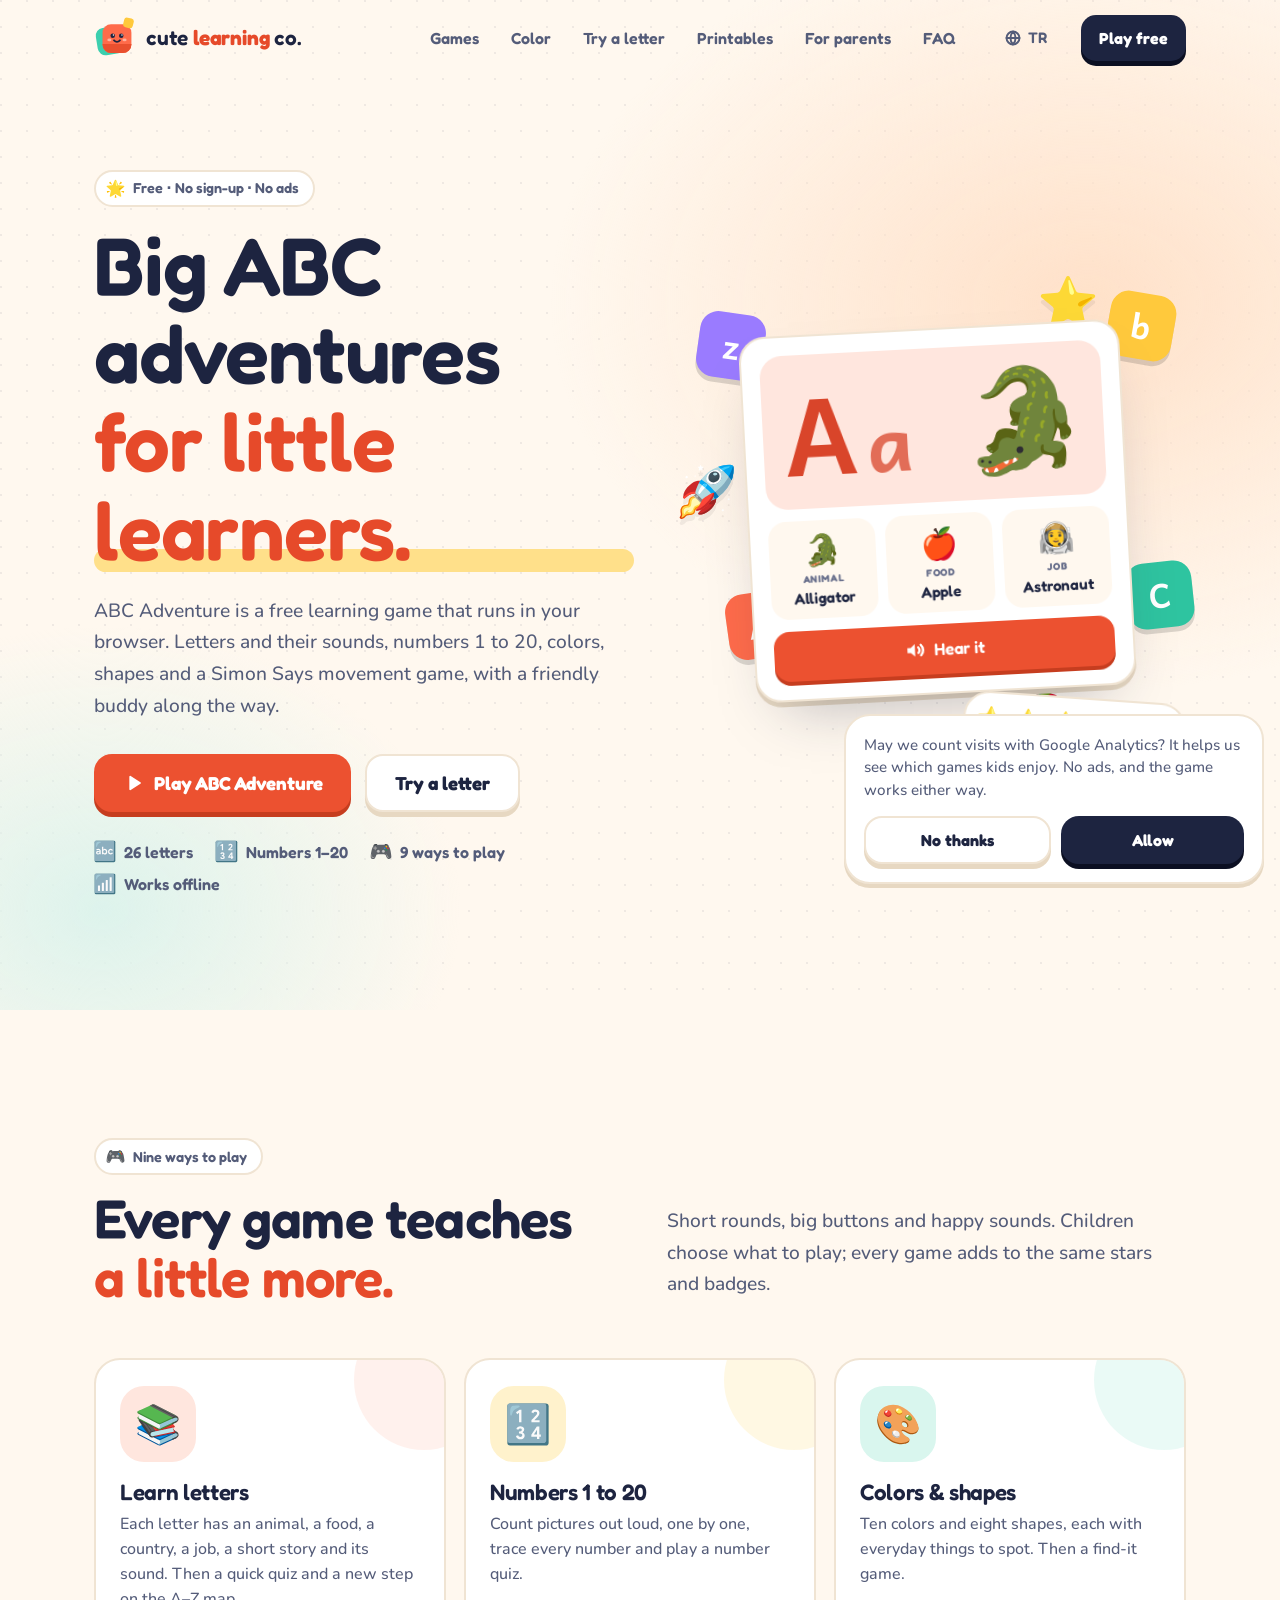
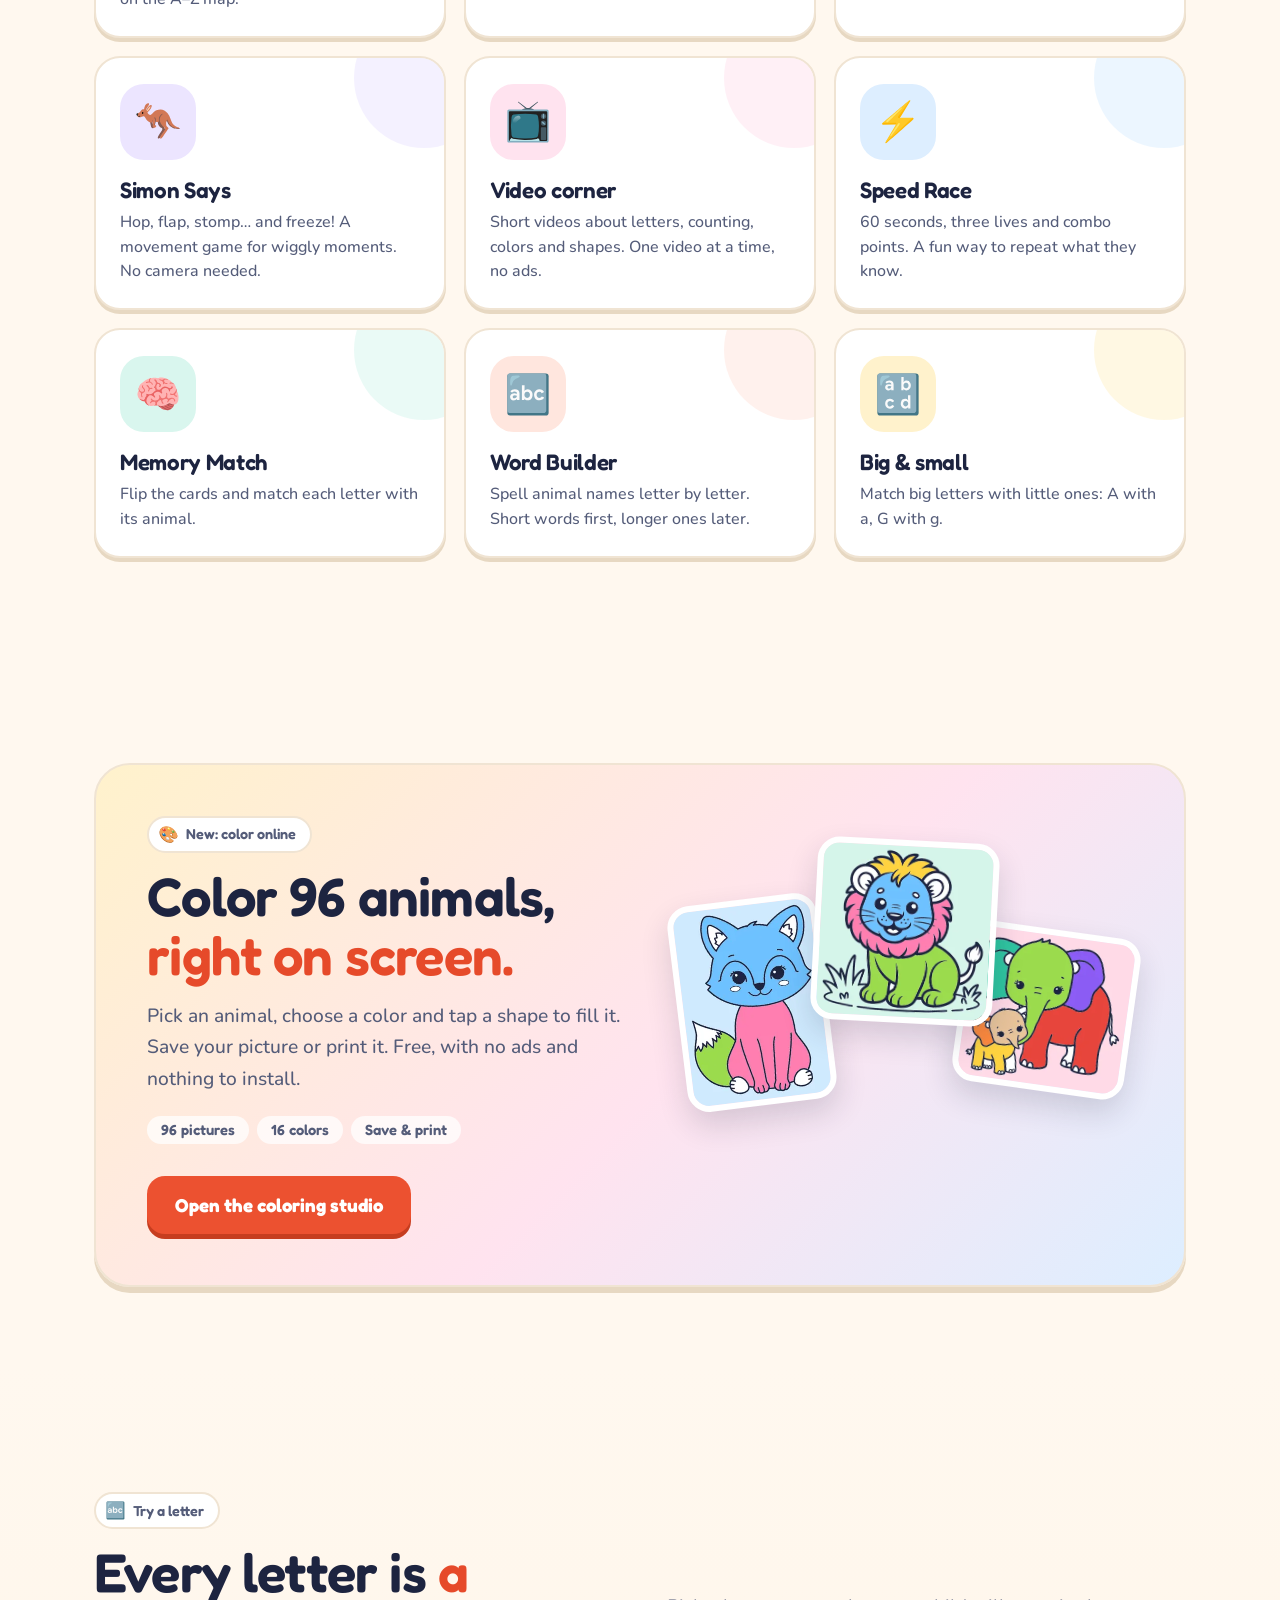
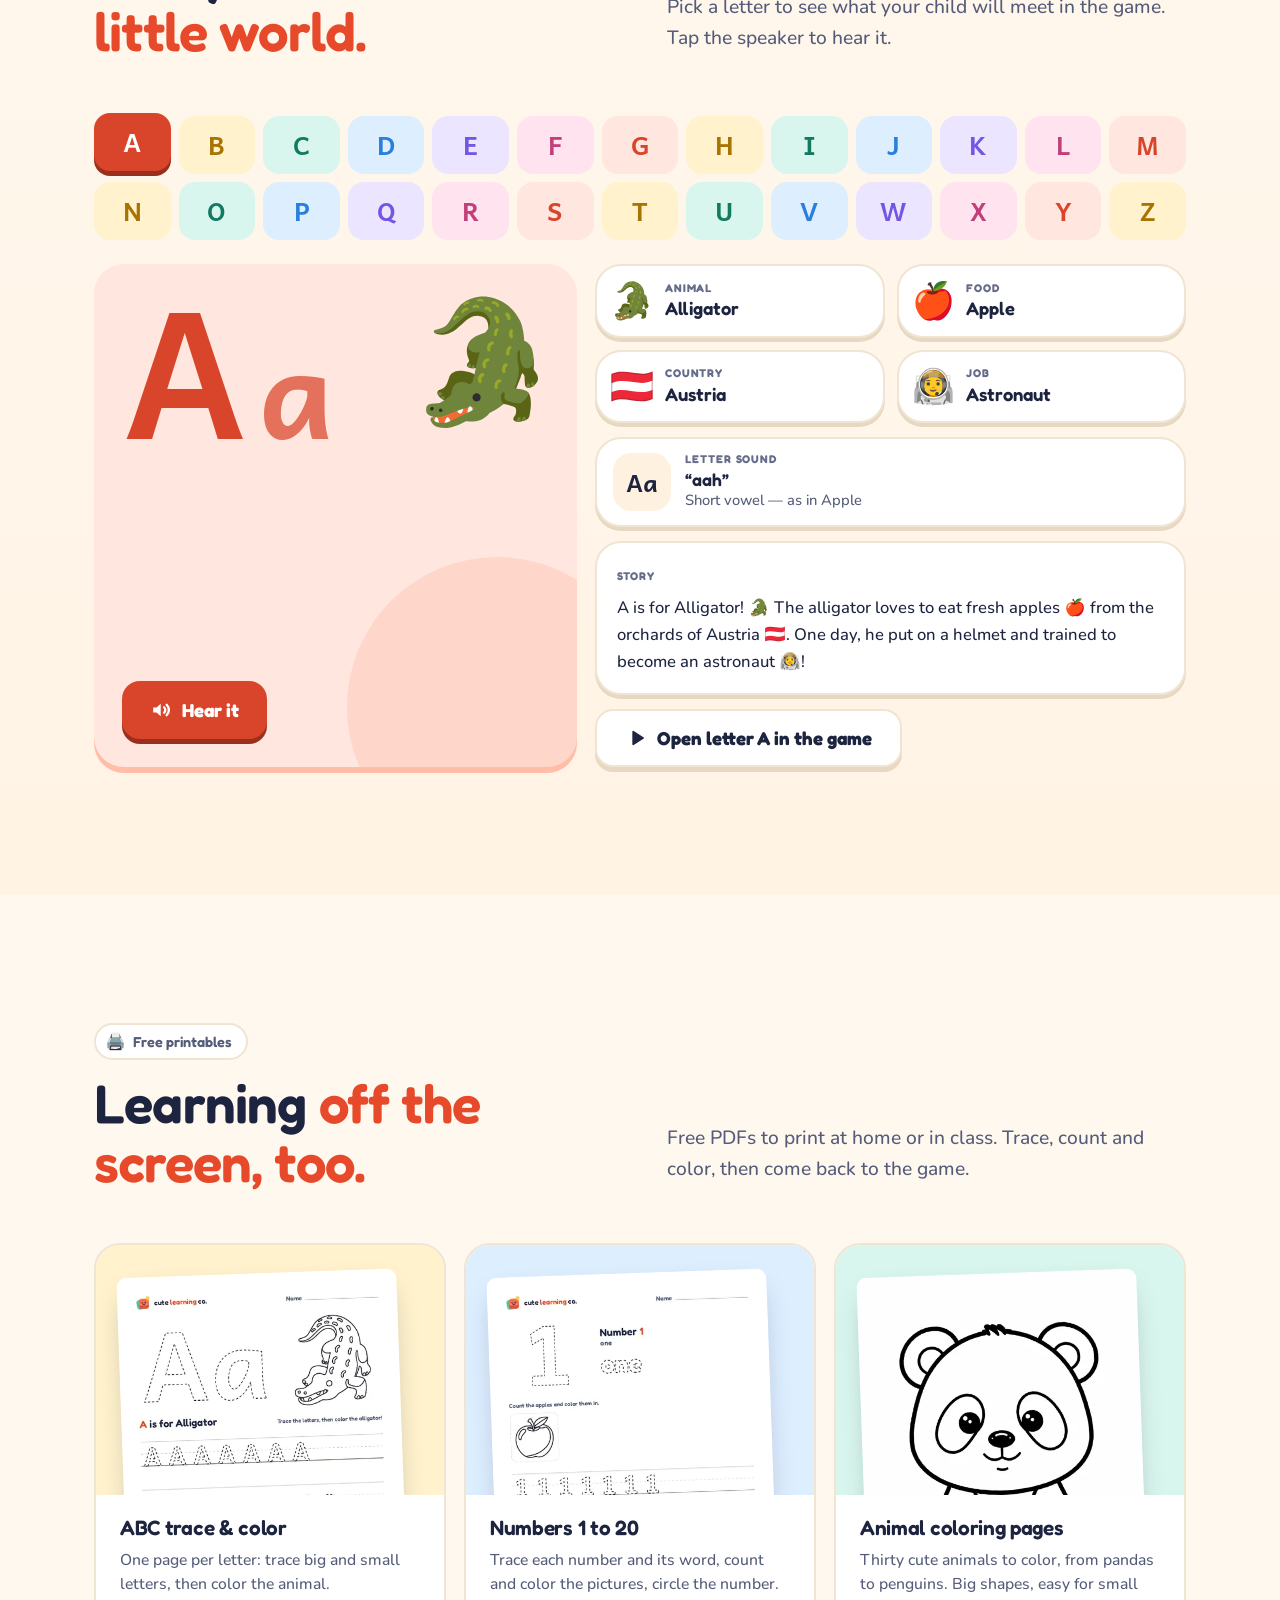
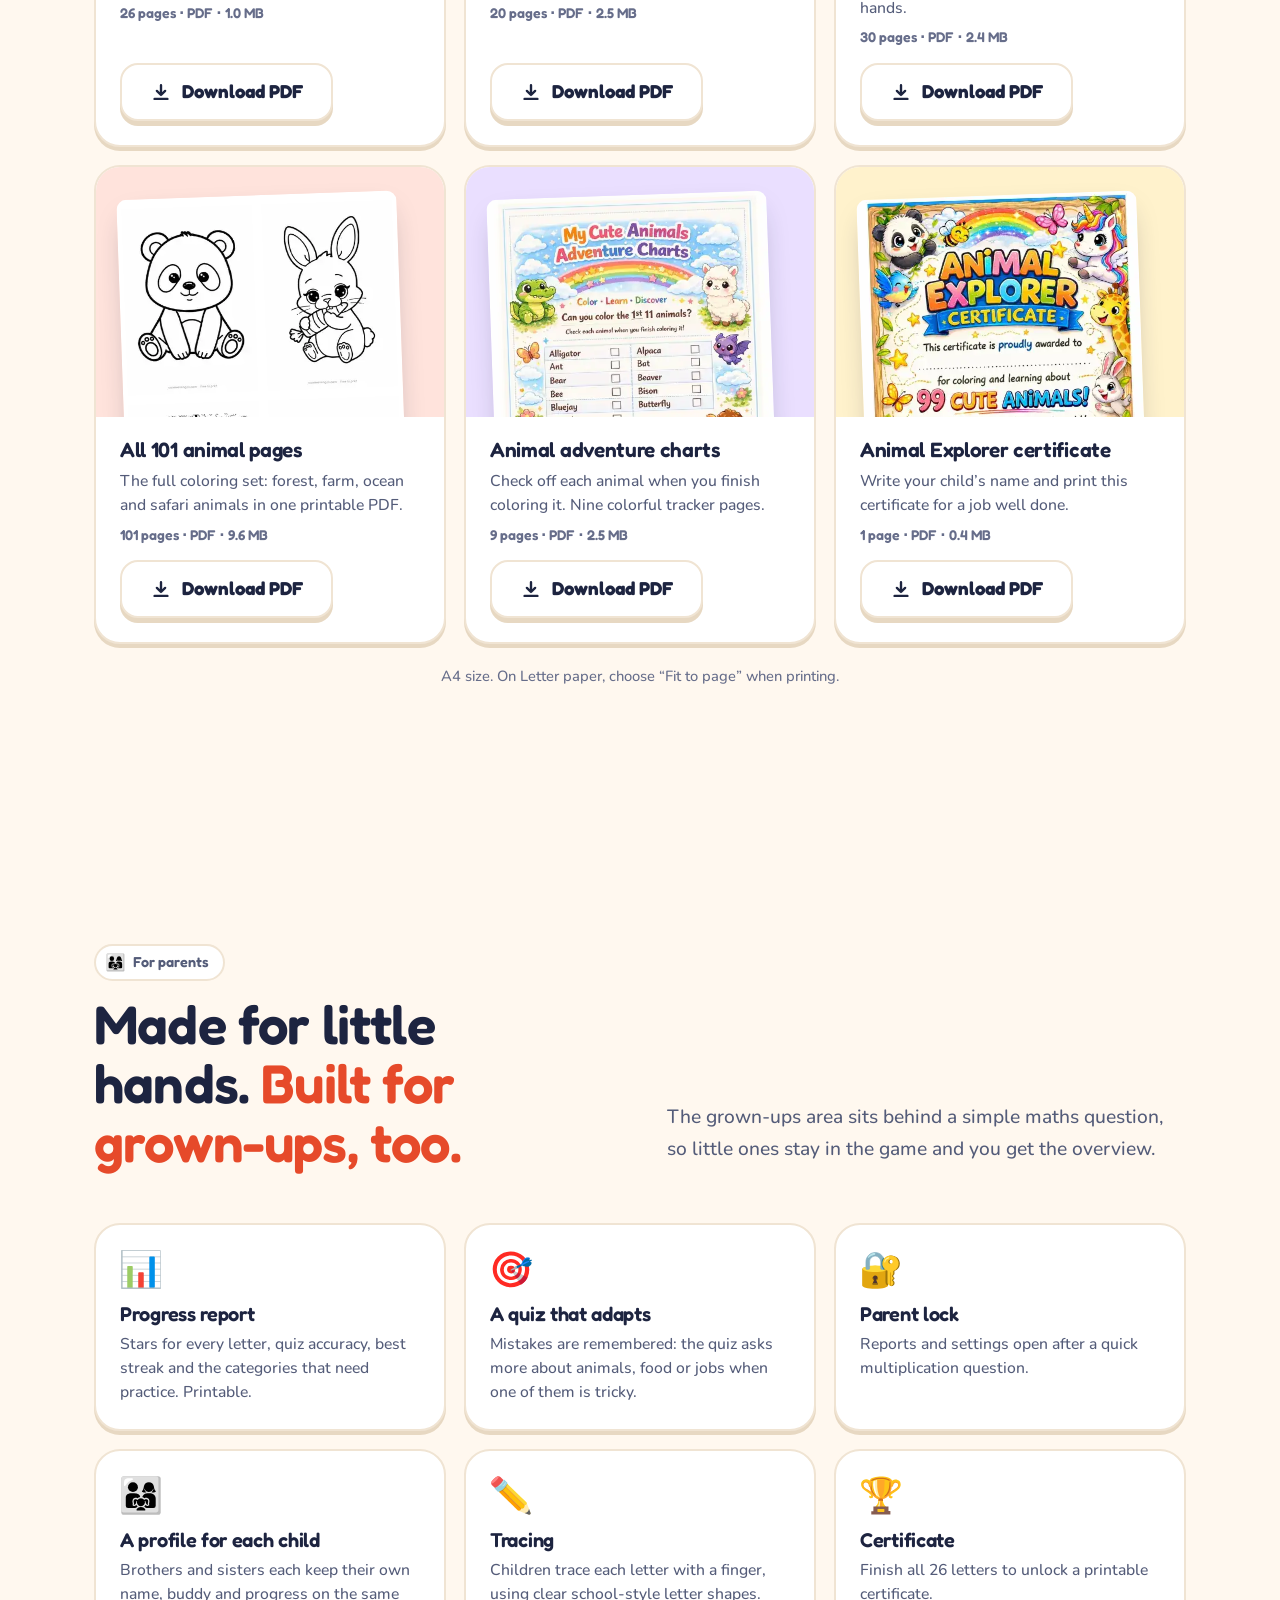
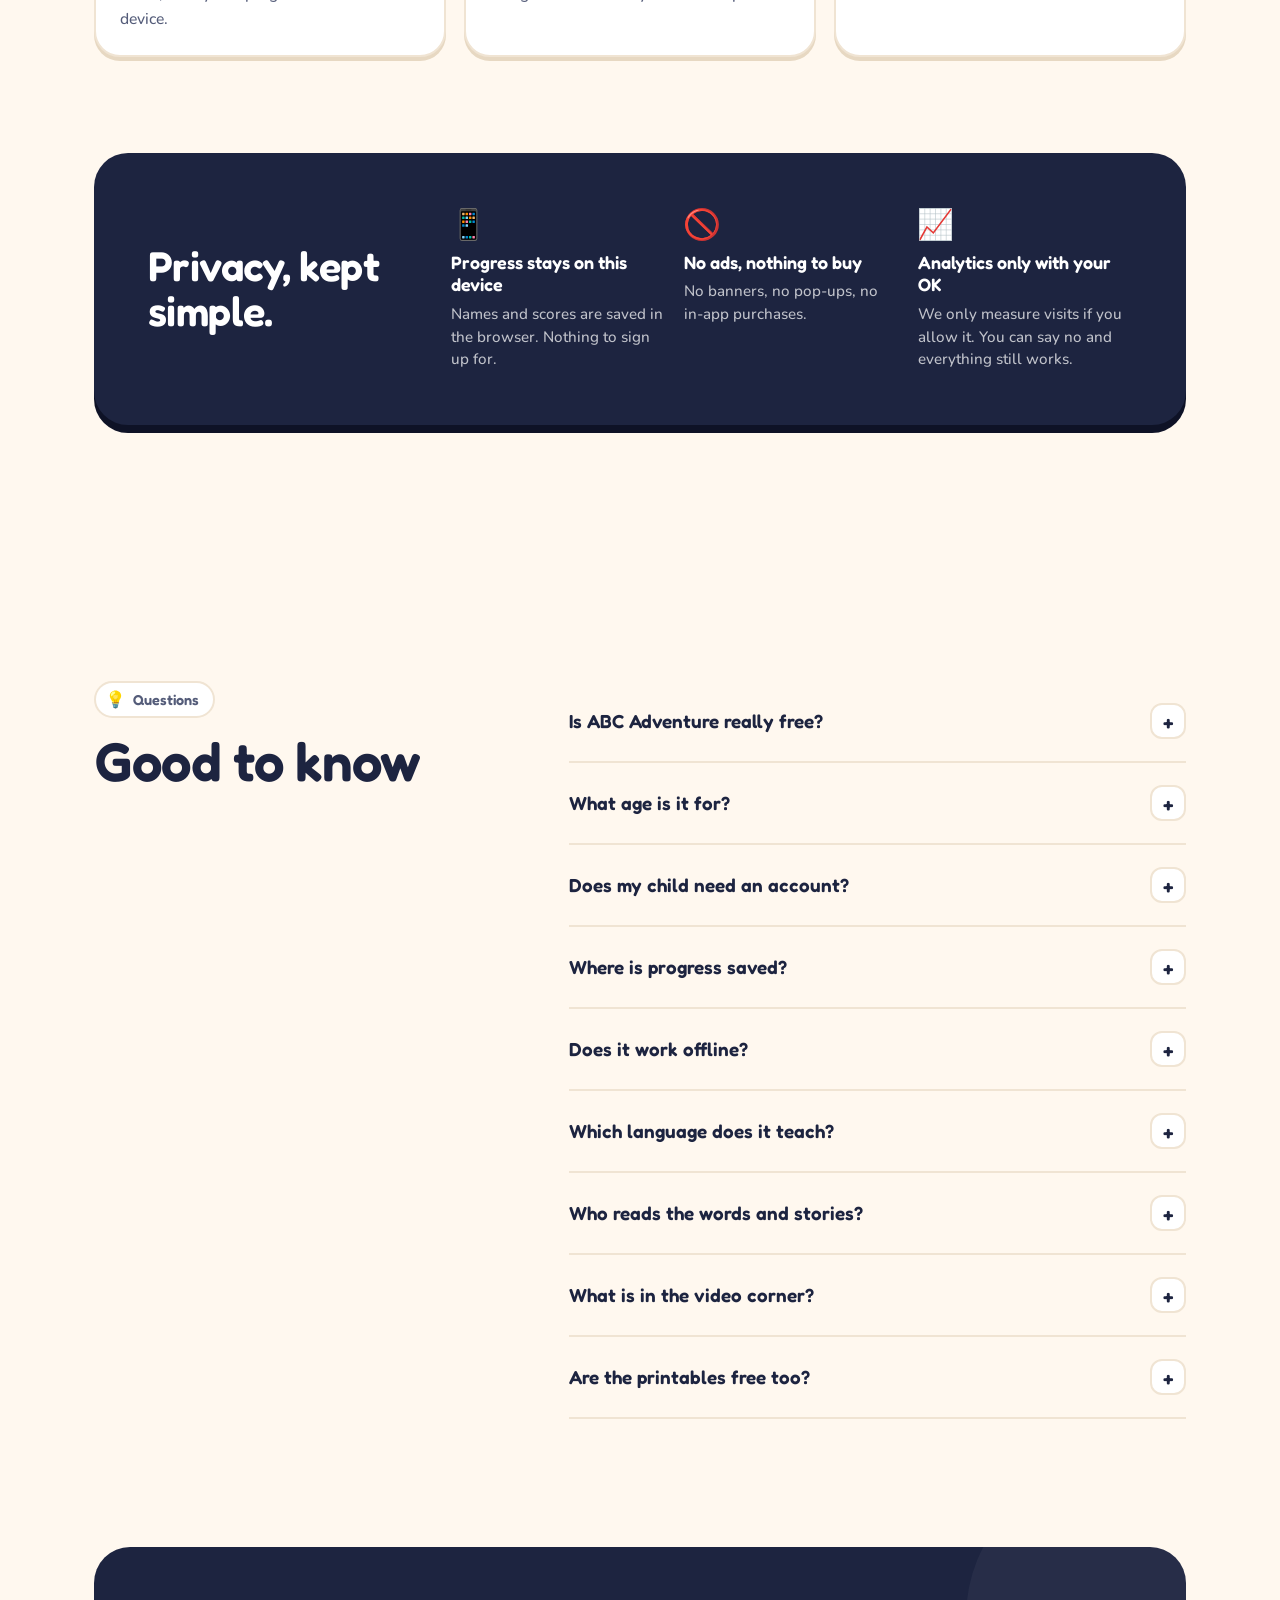
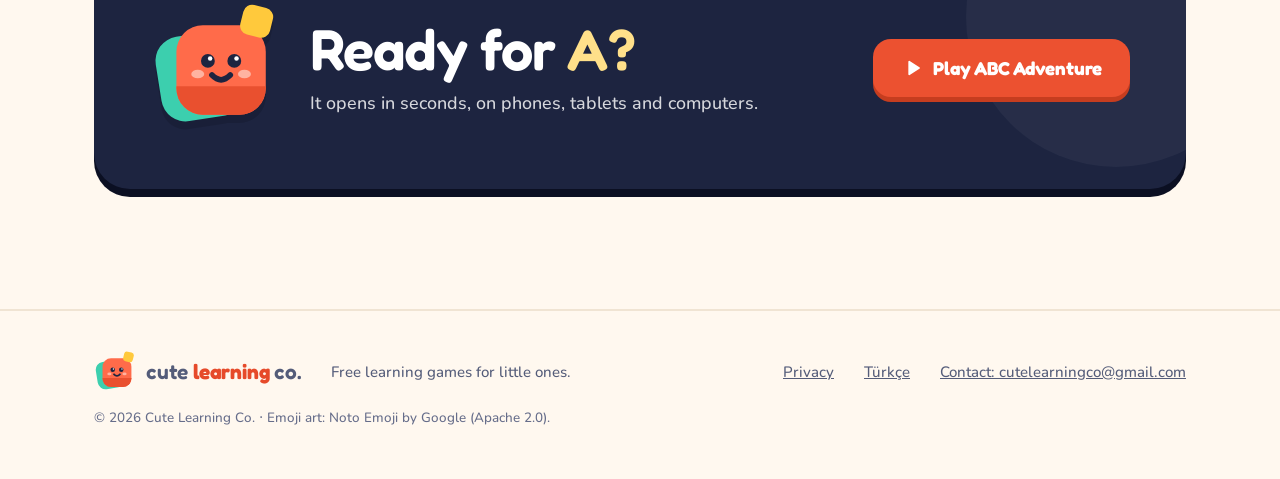
==== commit 57f6cc49: "Add files via upload" ====
--- a/index.html
+++ b/index.html
@@ -3,42 +3,43 @@
 <head>
 <meta charset="utf-8">
 <meta name="viewport" content="width=device-width,initial-scale=1,viewport-fit=cover">
-<title>ABC Adventure: a free alphabet game for kids | Cute Learning Co.</title>
-<meta name="description" content="A free English alphabet game for kids, in the browser. 26 letters, short stories, letter sounds and six playful games. No sign-up, no ads, works offline.">
+<title>ABC Adventure: free learning games for kids | Cute Learning Co.</title>
+<meta name="description" content="Free learning games for kids, in the browser: the English alphabet, numbers 1 to 20, colors, shapes and Simon Says, plus short videos and printable worksheets. No sign-up, no ads.">
 <link rel="canonical" href="https://cutelearningco.com/">
 <link rel="alternate" hreflang="en" href="https://cutelearningco.com/"><link rel="alternate" hreflang="tr" href="https://cutelearningco.com/tr/"><link rel="alternate" hreflang="x-default" href="https://cutelearningco.com/">
 <meta name="theme-color" content="#FFF8EF">
 <link rel="icon" href="/favicon.svg" type="image/svg+xml"><link rel="icon" href="/favicon.ico" sizes="32x32"><link rel="apple-touch-icon" href="/apple-touch-icon.png">
 <meta property="og:type" content="website"><meta property="og:site_name" content="Cute Learning Co."><meta property="og:locale" content="en_US">
-<meta property="og:title" content="ABC Adventure: a free alphabet game for kids | Cute Learning Co."><meta property="og:description" content="A free English alphabet game for kids, in the browser. 26 letters, short stories, letter sounds and six playful games. No sign-up, no ads, works offline.">
+<meta property="og:title" content="ABC Adventure: free learning games for kids | Cute Learning Co."><meta property="og:description" content="Free learning games for kids, in the browser: the English alphabet, numbers 1 to 20, colors, shapes and Simon Says, plus short videos and printable worksheets. No sign-up, no ads.">
 <meta property="og:url" content="https://cutelearningco.com/"><meta property="og:image" content="https://cutelearningco.com/og.jpg"><meta property="og:image:width" content="1200"><meta property="og:image:height" content="630">
 <meta name="twitter:card" content="summary_large_image">
 <link rel="preload" href="/assets/fonts/fredoka.woff2" as="font" type="font/woff2" crossorigin>
 <link rel="preload" href="/assets/fonts/andika.woff2" as="font" type="font/woff2" crossorigin>
-<style>@font-face{font-family:Fredoka;src:url(/assets/fonts/fredoka.woff2) format("woff2");font-weight:400 700;font-display:swap;unicode-range:U+0020-007E,U+00A0,U+00A9,U+00B0,U+00C7,U+00D6,U+00DC,U+00E7,U+00F6,U+00FC,U+2013-201D,U+2022,U+2026,U+00D7,U+2190-2194,U+2713,U+20AC,U+20BA}@font-face{font-family:Fredoka;src:url(/assets/fonts/fredoka-ext.woff2) format("woff2");font-weight:400 700;font-display:swap;unicode-range:U+011E-011F,U+0130-0131,U+015E-015F}@font-face{font-family:Nunito;src:url(/assets/fonts/nunito.woff2) format("woff2");font-weight:400 800;font-display:swap;unicode-range:U+0020-007E,U+00A0,U+00A9,U+00B0,U+00C7,U+00D6,U+00DC,U+00E7,U+00F6,U+00FC,U+2013-201D,U+2022,U+2026,U+00D7,U+2190-2194,U+2713,U+20AC,U+20BA}@font-face{font-family:Nunito;src:url(/assets/fonts/nunito-ext.woff2) format("woff2");font-weight:400 800;font-display:swap;unicode-range:U+011E-011F,U+0130-0131,U+015E-015F}@font-face{font-family:Andika;src:url(/assets/fonts/andika.woff2) format("woff2");font-weight:700;font-display:swap}:root{--cream:#FFF8EF;--cream2:#FFF1E0;--paper:#fff;--ink:#1D2440;--ink2:#545C79;--ink3:#666D8A;--coral-t:#E64A2A;--line:#F0E4D3;--edge:#E7D8C2;--coral:#EC5130;--coral-d:#C63D1F;--sun:#FFC93C;--sun-d:#E0A400;--mint:#2EC4A0;--mint-d:#1A9C7E;--sky:#4DA3FF;--sky-d:#2A7EDC;--lilac:#9A7BFF;--lilac-d:#7556E3;--pink:#FF7EB0;--pink-d:#E0558B;--display:"Fredoka",ui-rounded,"Arial Rounded MT Bold",system-ui,sans-serif;--body:"Nunito",ui-rounded,system-ui,-apple-system,"Segoe UI",sans-serif;--letter:"Andika","Fredoka",ui-rounded,sans-serif;--ease:cubic-bezier(.2,.8,.2,1);--spring:cubic-bezier(.34,1.56,.64,1);--pad:clamp(18px,4.4vw,44px)}.p0{--t:#FFE6DE;--s:#FF6B4A;--d:#D9452A}.p1{--t:#FFF2CC;--s:#FFB800;--d:#A87300}.p2{--t:#D9F6EE;--s:#2EC4A0;--d:#137A62}.p3{--t:#DDEEFF;--s:#4DA3FF;--d:#2A7EDC}.p4{--t:#ECE5FF;--s:#9A7BFF;--d:#7556E3}.p5{--t:#FFE3EF;--s:#FF7EB0;--d:#C2407A}*,*:before,*:after{box-sizing:border-box;margin:0;padding:0}html{scroll-behavior:smooth;-webkit-text-size-adjust:100%;scroll-padding-top:84px}body{font:500 1.06rem/1.65 var(--body);color:var(--ink);background:var(--cream);overflow-x:hidden;-webkit-font-smoothing:antialiased}a{color:inherit}img{display:block}button{font:inherit;color:inherit;background:none;border:0;cursor:pointer}:focus-visible{outline:3px solid var(--sky);outline-offset:3px;border-radius:12px}.skip{position:absolute;left:12px;top:-60px;z-index:100;padding:10px 16px;border-radius:12px;background:var(--ink);color:#fff;text-decoration:none}.skip:focus{top:12px}.wrap{width:100%;max-width:1180px;margin:0 auto;padding:0 var(--pad)}.art{width:1em;height:1em;object-fit:contain;flex:none}.ie{display:inline-block;width:1.2em;height:1.2em;vertical-align:-.25em;margin:0 .05em}h1,h2,h3{font-family:var(--display);font-weight:600;line-height:1.08;letter-spacing:-.015em}h1 em,h2 em{font-style:normal;color:var(--coral-t)}.eyebrow{display:inline-flex;align-items:center;gap:8px;margin-bottom:14px;padding:7px 14px 7px 10px;border-radius:999px;background:var(--paper);border:2px solid var(--line);font:600 .9rem/1 var(--display);color:var(--ink2)}.eyebrow .art{font-size:1.2rem}.h2{font-size:clamp(2.1rem,1.4rem + 2.8vw,3.4rem);max-width:16ch}.lead{max-width:46ch;margin-top:16px;font-size:clamp(1.06rem,1rem + .3vw,1.2rem);color:var(--ink2)}.head{display:grid;grid-template-columns:1.05fr 1fr;gap:28px;align-items:end;margin-bottom:clamp(32px,4vw,52px)}.head .lead{margin:0 0 6px}.sec{padding:clamp(80px,10vw,136px) 0}.btn{--c:var(--coral);--cd:var(--coral-d);display:inline-flex;align-items:center;justify-content:center;gap:10px;min-height:58px;padding:0 28px;border-radius:18px;background:var(--c);color:#fff;font:700 1.17rem/1 var(--display);text-decoration:none;box-shadow:0 5px 0 var(--cd);transition:transform .12s var(--ease),box-shadow .12s var(--ease),filter .2s}.btn:hover{filter:brightness(1.05)}.btn:active{transform:translateY(4px);box-shadow:0 1px 0 var(--cd)}.btn svg{width:22px;height:22px}.btn--soft{--c:var(--paper);--cd:var(--edge);color:var(--ink);border:2px solid var(--line)}.btn--sm{--c:var(--ink);--cd:#0B0F22;min-height:46px;padding:0 18px;font-size:1rem;border-radius:15px}.card{background:var(--paper);border:2px solid var(--line);border-radius:26px;box-shadow:0 4px 0 var(--edge)}.nav{position:fixed;inset:0 0 auto;z-index:50;transition:background .3s,box-shadow .3s}.nav.solid{background:color-mix(in srgb,var(--cream) 88%,transparent);backdrop-filter:blur(14px);-webkit-backdrop-filter:blur(14px);box-shadow:0 1px 0 var(--line)}.nav .wrap{display:flex;align-items:center;gap:22px;height:76px}.logo{display:flex;align-items:center;gap:10px;margin-right:auto;text-decoration:none;font:600 1.3rem/1 var(--display);letter-spacing:-.01em;white-space:nowrap}.logo svg{width:42px;height:42px}.logo b{color:var(--coral-t);font-weight:700}.links{display:flex;gap:4px}.links a{padding:10px 14px;border-radius:12px;text-decoration:none;font:600 1rem/1 var(--display);color:var(--ink2);transition:background .2s,color .2s}.links a:hover{background:var(--paper);color:var(--ink)}.lang{display:inline-flex;align-items:center;gap:6px;padding:10px 12px;border-radius:12px;text-decoration:none;font:600 .95rem/1 var(--display);color:var(--ink2)}.lang svg{width:18px;height:18px}.lang:hover{background:var(--paper)}.burger{display:none;width:46px;height:46px;border-radius:14px;background:var(--paper);border:2px solid var(--line)}.burger span{display:block;width:20px;height:2.5px;margin:4px auto;border-radius:2px;background:var(--ink);transition:transform .3s}.mnav{display:none}.hero{position:relative;padding:clamp(120px,15vw,170px) 0 clamp(70px,9vw,120px);overflow:hidden}.hero:before{content:"";position:absolute;top:0;right:0;bottom:0;left:0;z-index:-1;background:radial-gradient(60% 55% at 85% 30%,#FFE1C9 0%,transparent 70%),radial-gradient(40% 40% at 8% 90%,#DDF3EC 0%,transparent 70%),radial-gradient(circle at 1px 1px,rgba(29,36,64,.07) 1px,transparent 0) 0 0/26px 26px}.hero .wrap{display:grid;grid-template-columns:1.05fr .95fr;gap:clamp(30px,5vw,70px);align-items:center}.hero h1{font-size:clamp(2.7rem,1.6rem + 4.6vw,5.1rem);max-width:12ch}.hero h1 em{display:block;position:relative;width:fit-content}.hero h1 em:after{content:"";position:absolute;left:0;right:0;bottom:.02em;z-index:-1;height:.28em;border-radius:99px;background:#ffe08a}.hero .lead{margin-top:22px}.ctas{display:flex;flex-wrap:wrap;gap:14px;margin-top:32px}.trust{display:flex;flex-wrap:wrap;gap:10px 22px;margin-top:28px;font:600 1rem/1 var(--display);color:var(--ink2)}.trust span{display:flex;align-items:center;gap:8px}.trust .art{font-size:1.4rem}.hv{position:relative;aspect-ratio:1/1.02;max-width:540px;width:100%;justify-self:center}.hv__card{position:absolute;left:10%;top:9%;width:78%;padding:18px;transform:rotate(-3deg);box-shadow:0 30px 60px -30px #1d244059,0 5px 0 var(--edge);animation:hvin 1s var(--spring) both}@keyframes hvin{0%{opacity:0;transform:rotate(-8deg) translateY(30px) scale(.94)}}.hv__top{position:relative;display:flex;align-items:center;justify-content:space-between;padding:18px 20px;border-radius:22px;background:var(--t);overflow:hidden}.hv__top b{font:700 clamp(4.4rem,9vw,6.6rem)/.9 var(--letter);color:var(--d)}.hv__top b span{font-size:.72em;opacity:.75;margin-left:6px}.hv__top .art{font-size:clamp(5rem,10vw,7.4rem);animation:bob 5s ease-in-out infinite}@keyframes bob{50%{transform:translateY(-10px) rotate(-3deg)}}.hv__words{display:grid;grid-template-columns:repeat(3,1fr);gap:10px;margin-top:12px}.hv__words div{display:flex;flex-direction:column;align-items:center;gap:6px;padding:12px 6px;border-radius:18px;background:var(--cream);text-align:center}.hv__words .art{font-size:2.2rem}.hv__words small{font:700 .62rem/1 var(--display);letter-spacing:.08em;text-transform:uppercase;color:var(--ink3)}.hv__words b{font:600 .95rem/1.1 var(--display)}.hv__btn{display:flex;align-items:center;justify-content:center;gap:8px;margin-top:12px;height:50px;border-radius:16px;background:var(--coral);box-shadow:0 4px 0 var(--coral-d);color:#fff;font:600 1.05rem/1 var(--display)}.hv__btn svg{width:22px;height:22px}.hv__ok{position:absolute;right:0;bottom:6%;display:flex;align-items:center;gap:10px;padding:12px 18px 12px 12px;transform:rotate(4deg);font:600 1.1rem/1 var(--display);animation:hvin 1s .25s var(--spring) both}.hv__ok .art{font-size:1.7rem}.blk{position:absolute;display:grid;place-items:center;width:clamp(48px,6vw,66px);aspect-ratio:1;border-radius:18px;background:var(--c);color:#fff;font:700 clamp(1.6rem,2.6vw,2.2rem)/1 var(--letter);box-shadow:0 5px #00000024;animation:float 6s ease-in-out infinite}@keyframes float{50%{transform:translateY(-12px) rotate(var(--r,6deg))}}.stk{position:absolute;font-size:clamp(2.6rem,4.6vw,3.6rem);animation:float 7s ease-in-out infinite;filter:drop-shadow(0 6px 0 rgba(0,0,0,.06))}.games{display:grid;grid-template-columns:repeat(3,1fr);gap:18px}.game{position:relative;padding:26px 24px 24px;overflow:hidden;transition:transform .25s var(--ease),box-shadow .25s}.game:hover{transform:translateY(-4px);box-shadow:0 18px 36px -22px #1d24404d,0 4px 0 var(--edge)}.game .ic{display:grid;place-items:center;width:76px;height:76px;margin-bottom:18px;border-radius:24px;background:var(--t)}.game .ic .art{font-size:2.8rem}.game h3{font-size:1.4rem}.game p{margin-top:8px;color:var(--ink2);font-size:1rem;line-height:1.55}.game:after{content:"";position:absolute;right:-50px;top:-50px;width:140px;height:140px;border-radius:50%;background:var(--t);opacity:.55;z-index:0}.game>*{position:relative;z-index:1}.try{background:linear-gradient(180deg,var(--cream),#FFF3E4)}.abc{display:grid;grid-template-columns:repeat(13,1fr);gap:8px;padding:4px 0 14px}.abc button{width:auto!important}.abc button{flex:none;display:grid;place-items:center;width:54px;height:58px;border-radius:16px;background:var(--t);font:700 1.6rem/1 var(--letter);color:var(--d);scroll-snap-align:start;transition:transform .2s var(--spring),box-shadow .2s}.abc button:hover{transform:translateY(-3px)}.abc button[aria-pressed=true]{background:var(--d);color:#fff;box-shadow:0 5px color-mix(in srgb,var(--d) 70%,#000);transform:translateY(-3px)}.abc button.p1[aria-pressed=true]{background:var(--sun);color:#3d2c00}.lw{display:grid;grid-template-columns:.9fr 1.1fr;gap:18px;margin-top:10px}.lw__big{position:relative;display:flex;flex-direction:column;justify-content:space-between;min-height:420px;padding:28px;border-radius:30px;background:var(--t);overflow:hidden;box-shadow:0 6px color-mix(in srgb,var(--s) 40%,transparent)}.lw__big:before{content:"";position:absolute;right:-70px;bottom:-90px;width:300px;height:300px;border-radius:50%;background:var(--s);opacity:.13}.lw__big b{position:relative;font:700 clamp(7rem,14vw,11rem)/.85 var(--letter);color:var(--d)}.lw__big b span{font-size:.7em;opacity:.72;margin-left:8px}.lw__big .art{position:absolute;right:24px;top:28px;font-size:clamp(6rem,11vw,9rem);animation:bob 5s ease-in-out infinite}.lw__big .btn{position:relative;align-self:flex-start;--c:var(--d);--cd:color-mix(in srgb,var(--d) 70%,#000)}.lw__big.p1 .btn{--c:var(--sun);--cd:var(--sun-d);color:#3d2c00}.lw__side{display:flex;flex-direction:column;gap:14px}.lw__words{display:grid;grid-template-columns:1fr 1fr;gap:12px}.lw__words div{display:flex;align-items:center;gap:12px;padding:14px}.lw__words .art{font-size:2.6rem}.lw__words small,.lw__ph small{display:block;font:700 .7rem/1 var(--display);letter-spacing:.08em;text-transform:uppercase;color:var(--ink3)}.lw__words b{display:block;margin-top:4px;font:600 1.15rem/1.15 var(--display)}.lw__ph{display:flex;align-items:center;gap:14px;padding:14px 16px}.lw__ph strong{display:grid;place-items:center;width:58px;height:58px;flex:none;border-radius:18px;background:var(--cream2);font:700 1.5rem/1 var(--letter)}.lw__ph b{display:block;margin-top:4px;font:600 1.1rem/1.2 var(--display)}.lw__ph p{font-size:.92rem;color:var(--ink2);line-height:1.4}.lw__story{padding:18px 20px;flex:1}.lw__story p{margin-top:6px;font-size:1.04rem;line-height:1.6}.lw__go{align-self:flex-start}.feats{display:grid;grid-template-columns:repeat(3,1fr);gap:18px}.feat{padding:24px}.feat .art{font-size:2.6rem;margin-bottom:14px}.feat h3{font-size:1.25rem}.feat p{margin-top:6px;font-size:.98rem;color:var(--ink2);line-height:1.55}.priv{margin-top:clamp(60px,8vw,96px);padding:clamp(30px,5vw,54px);border-radius:34px;background:var(--ink);color:#fff;display:grid;grid-template-columns:.8fr 2fr;gap:30px;align-items:center;box-shadow:0 8px #0e1226}.priv h3{font-size:clamp(1.8rem,1.3rem + 1.8vw,2.6rem)}.priv ul{list-style:none;display:grid;grid-template-columns:repeat(3,1fr);gap:20px}.priv li .art{font-size:2.2rem;margin-bottom:10px}.priv li b{display:block;font:600 1.12rem/1.25 var(--display)}.priv li span{display:block;margin-top:6px;font-size:.95rem;line-height:1.5;color:#ffffffb8}.faq .wrap{display:grid;grid-template-columns:.8fr 1.2fr;gap:clamp(30px,5vw,80px)}.faq details{border-bottom:2px solid var(--line)}.faq summary{display:flex;align-items:center;justify-content:space-between;gap:18px;padding:22px 0;cursor:pointer;list-style:none;font:600 1.18rem/1.3 var(--display)}.faq summary::-webkit-details-marker{display:none}.faq summary i{display:grid;place-items:center;width:36px;height:36px;flex:none;border-radius:12px;background:var(--paper);border:2px solid var(--line);font-style:normal;font-size:1.3rem;transition:transform .3s var(--spring)}.faq details[open] summary i{transform:rotate(45deg);background:var(--sun);border-color:var(--sun)}.faq details p{padding:0 50px 22px 0;color:var(--ink2)}@supports (interpolate-size:allow-keywords){.faq{interpolate-size:allow-keywords}.faq details::details-content{height:0;overflow:clip;transition:height .4s var(--ease),content-visibility .4s allow-discrete}.faq details[open]::details-content{height:auto}}.end{padding:0 0 clamp(80px,10vw,120px)}.end__box{position:relative;display:grid;grid-template-columns:auto 1fr auto;align-items:center;gap:30px;padding:clamp(30px,5vw,56px);border-radius:36px;background:var(--ink);color:#fff;overflow:hidden;box-shadow:0 8px #0b0f22}.end__box:before{content:"";position:absolute;right:-80px;top:-80px;width:300px;height:300px;border-radius:50%;background:#ffffff0b}.end__box>svg{width:clamp(90px,12vw,130px);height:auto;filter:drop-shadow(0 8px 0 rgba(0,0,0,.12))}.end h2{font-size:clamp(2.2rem,1.6rem + 2.6vw,3.6rem)}.end h2 em{color:#ffe08a}.end p{margin-top:8px;font-size:1.12rem;color:#ffffffd1}.end .btn{position:relative}.foot{padding:40px 0 50px;border-top:2px solid var(--line);font-size:.94rem;color:var(--ink2)}.foot .wrap{display:flex;flex-wrap:wrap;align-items:center;gap:14px 30px}.foot .logo{margin-right:0}.foot p{margin-right:auto}.foot a{color:var(--ink2)}.foot small{display:block;width:100%;font-size:.84rem;color:var(--ink3)}.consent{position:fixed;right:16px;bottom:16px;z-index:60;display:flex;flex-direction:column;gap:14px;width:min(420px,calc(100vw - 32px));padding:18px;transform:translateY(140%);transition:transform .5s var(--spring)}.consent.show{transform:none}.consent p{font-size:.95rem;line-height:1.5;color:var(--ink2)}.consent div{display:flex;gap:10px}.consent .btn{flex:1;min-height:48px;font-size:1rem;padding:0 12px}.consent #cYes{--c:var(--ink);--cd:#0B0F22}.js [data-r]{opacity:0;translate:0 26px;transition:opacity .9s var(--ease) var(--d,0s),translate 1s var(--ease) var(--d,0s)}.js [data-r].in{opacity:1;translate:none}@media (max-width:980px){.links,.nav .lang,.nav .btn{display:none}.burger{display:block}.mnav{position:fixed;inset:76px 0 auto;z-index:49;display:flex;flex-direction:column;gap:4px;padding:14px var(--pad) 22px;background:var(--cream);box-shadow:0 20px 30px -20px #0003;transform:translateY(-12px);opacity:0;visibility:hidden;transition:all .3s var(--ease)}.mnav.open{transform:none;opacity:1;visibility:visible}.mnav a{padding:14px 6px;border-bottom:2px solid var(--line);text-decoration:none;font:600 1.2rem/1 var(--display)}.mnav .btn{margin-top:14px;border-bottom:0}.hero .wrap,.head,.lw,.faq .wrap,.priv{grid-template-columns:1fr}.hv{max-width:460px}.games,.feats{grid-template-columns:1fr 1fr}.abc{display:flex;overflow-x:auto;padding:4px 4px 14px;margin:0 -4px;scroll-snap-type:x proximity}.abc button{width:54px!important}.priv ul{grid-template-columns:1fr}.end__box{grid-template-columns:1fr;text-align:left}}@media (max-width:600px){.games,.feats,.lw__words{grid-template-columns:1fr}.hero{padding-top:108px}.ctas .btn{width:100%}.lw__big{min-height:330px}.faq details p{padding-right:0}.logo span{font-size:1.2rem}}@media (prefers-reduced-motion:reduce){*,*:before,*:after{animation:none!important;transition:none!important;scroll-behavior:auto!important}.js [data-r]{opacity:1;translate:none}}</style>
+<style>@font-face{font-family:Fredoka;src:url(/assets/fonts/fredoka.woff2) format("woff2");font-weight:400 700;font-display:swap;unicode-range:U+0020-007E,U+00A0,U+00A9,U+00B0,U+00C7,U+00D6,U+00DC,U+00E7,U+00F6,U+00FC,U+2013-201D,U+2022,U+2026,U+00D7,U+2190-2194,U+2713,U+20AC,U+20BA}@font-face{font-family:Fredoka;src:url(/assets/fonts/fredoka-ext.woff2) format("woff2");font-weight:400 700;font-display:swap;unicode-range:U+011E-011F,U+0130-0131,U+015E-015F}@font-face{font-family:Nunito;src:url(/assets/fonts/nunito.woff2) format("woff2");font-weight:400 800;font-display:swap;unicode-range:U+0020-007E,U+00A0,U+00A9,U+00B0,U+00C7,U+00D6,U+00DC,U+00E7,U+00F6,U+00FC,U+2013-201D,U+2022,U+2026,U+00D7,U+2190-2194,U+2713,U+20AC,U+20BA}@font-face{font-family:Nunito;src:url(/assets/fonts/nunito-ext.woff2) format("woff2");font-weight:400 800;font-display:swap;unicode-range:U+011E-011F,U+0130-0131,U+015E-015F}@font-face{font-family:Andika;src:url(/assets/fonts/andika.woff2) format("woff2");font-weight:700;font-display:swap}:root{--cream:#FFF8EF;--cream2:#FFF1E0;--paper:#fff;--ink:#1D2440;--ink2:#545C79;--ink3:#666D8A;--coral-t:#E64A2A;--line:#F0E4D3;--edge:#E7D8C2;--coral:#EC5130;--coral-d:#C63D1F;--sun:#FFC93C;--sun-d:#E0A400;--mint:#2EC4A0;--mint-d:#1A9C7E;--sky:#4DA3FF;--sky-d:#2A7EDC;--lilac:#9A7BFF;--lilac-d:#7556E3;--pink:#FF7EB0;--pink-d:#E0558B;--display:"Fredoka",ui-rounded,"Arial Rounded MT Bold",system-ui,sans-serif;--body:"Nunito",ui-rounded,system-ui,-apple-system,"Segoe UI",sans-serif;--letter:"Andika","Fredoka",ui-rounded,sans-serif;--ease:cubic-bezier(.2,.8,.2,1);--spring:cubic-bezier(.34,1.56,.64,1);--pad:clamp(18px,4.4vw,44px)}.p0{--t:#FFE6DE;--s:#FF6B4A;--d:#D9452A}.p1{--t:#FFF2CC;--s:#FFB800;--d:#A87300}.p2{--t:#D9F6EE;--s:#2EC4A0;--d:#137A62}.p3{--t:#DDEEFF;--s:#4DA3FF;--d:#2A7EDC}.p4{--t:#ECE5FF;--s:#9A7BFF;--d:#7556E3}.p5{--t:#FFE3EF;--s:#FF7EB0;--d:#C2407A}*,*:before,*:after{box-sizing:border-box;margin:0;padding:0}html{scroll-behavior:smooth;-webkit-text-size-adjust:100%;scroll-padding-top:84px}body{font:500 1.06rem/1.65 var(--body);color:var(--ink);background:var(--cream);overflow-x:hidden;-webkit-font-smoothing:antialiased}a{color:inherit}img{display:block}button{font:inherit;color:inherit;background:none;border:0;cursor:pointer}:focus-visible{outline:3px solid var(--sky);outline-offset:3px;border-radius:12px}.skip{position:absolute;left:12px;top:-60px;z-index:100;padding:10px 16px;border-radius:12px;background:var(--ink);color:#fff;text-decoration:none}.skip:focus{top:12px}.wrap{width:100%;max-width:1180px;margin:0 auto;padding:0 var(--pad)}.art{width:1em;height:1em;object-fit:contain;flex:none}.ie{display:inline-block;width:1.2em;height:1.2em;vertical-align:-.25em;margin:0 .05em}h1,h2,h3{font-family:var(--display);font-weight:600;line-height:1.08;letter-spacing:-.015em}h1 em,h2 em{font-style:normal;color:var(--coral-t)}.eyebrow{display:inline-flex;align-items:center;gap:8px;margin-bottom:14px;padding:7px 14px 7px 10px;border-radius:999px;background:var(--paper);border:2px solid var(--line);font:600 .9rem/1 var(--display);color:var(--ink2)}.eyebrow .art{font-size:1.2rem}.h2{font-size:clamp(2.1rem,1.4rem + 2.8vw,3.4rem);max-width:16ch}.lead{max-width:46ch;margin-top:16px;font-size:clamp(1.06rem,1rem + .3vw,1.2rem);color:var(--ink2)}.head{display:grid;grid-template-columns:1.05fr 1fr;gap:28px;align-items:end;margin-bottom:clamp(32px,4vw,52px)}.head .lead{margin:0 0 6px}.sec{padding:clamp(80px,10vw,136px) 0}.btn{--c:var(--coral);--cd:var(--coral-d);white-space:nowrap;display:inline-flex;align-items:center;justify-content:center;gap:10px;min-height:58px;padding:0 28px;border-radius:18px;background:var(--c);color:#fff;font:700 1.17rem/1 var(--display);text-decoration:none;box-shadow:0 5px 0 var(--cd);transition:transform .12s var(--ease),box-shadow .12s var(--ease),filter .2s}.btn:hover{filter:brightness(1.05)}.btn:active{transform:translateY(4px);box-shadow:0 1px 0 var(--cd)}.btn svg{width:22px;height:22px}.btn--soft{--c:var(--paper);--cd:var(--edge);color:var(--ink);border:2px solid var(--line)}.btn--sm{--c:var(--ink);--cd:#0B0F22;min-height:46px;padding:0 18px;font-size:1rem;border-radius:15px}.card{background:var(--paper);border:2px solid var(--line);border-radius:26px;box-shadow:0 4px 0 var(--edge)}.nav{position:fixed;inset:0 0 auto;z-index:50;transition:background .3s,box-shadow .3s}.nav.solid{background:color-mix(in srgb,var(--cream) 88%,transparent);backdrop-filter:blur(14px);-webkit-backdrop-filter:blur(14px);box-shadow:0 1px 0 var(--line)}.nav .wrap{display:flex;align-items:center;gap:22px;height:76px}.logo{display:flex;align-items:center;gap:10px;margin-right:auto;text-decoration:none;font:600 1.3rem/1 var(--display);letter-spacing:-.01em;white-space:nowrap}.logo svg{width:42px;height:42px}.logo b{color:var(--coral-t);font-weight:700}.links{display:flex;gap:4px}.links a{white-space:nowrap;padding:10px 14px;border-radius:12px;text-decoration:none;font:600 1rem/1 var(--display);color:var(--ink2);transition:background .2s,color .2s}.links a:hover{background:var(--paper);color:var(--ink)}.lang{display:inline-flex;align-items:center;gap:6px;padding:10px 12px;border-radius:12px;text-decoration:none;font:600 .95rem/1 var(--display);color:var(--ink2)}.lang svg{width:18px;height:18px}.lang:hover{background:var(--paper)}.burger{display:none;width:46px;height:46px;border-radius:14px;background:var(--paper);border:2px solid var(--line)}.burger span{display:block;width:20px;height:2.5px;margin:4px auto;border-radius:2px;background:var(--ink);transition:transform .3s}.mnav{display:none}.hero{position:relative;padding:clamp(120px,15vw,170px) 0 clamp(70px,9vw,120px);overflow:hidden}.hero:before{content:"";position:absolute;top:0;right:0;bottom:0;left:0;z-index:-1;background:radial-gradient(60% 55% at 85% 30%,#FFE1C9 0%,transparent 70%),radial-gradient(40% 40% at 8% 90%,#DDF3EC 0%,transparent 70%),radial-gradient(circle at 1px 1px,rgba(29,36,64,.07) 1px,transparent 0) 0 0/26px 26px}.hero .wrap{display:grid;grid-template-columns:1.05fr .95fr;gap:clamp(30px,5vw,70px);align-items:center}.hero h1{font-size:clamp(2.7rem,1.6rem + 4.6vw,5.1rem);max-width:12ch}.hero h1 em{display:block;position:relative;width:fit-content}.hero h1 em:after{content:"";position:absolute;left:0;right:0;bottom:.02em;z-index:-1;height:.28em;border-radius:99px;background:#ffe08a}.hero .lead{margin-top:22px}.ctas{display:flex;flex-wrap:wrap;gap:14px;margin-top:32px}.trust{display:flex;flex-wrap:wrap;gap:10px 22px;margin-top:28px;font:600 1rem/1 var(--display);color:var(--ink2)}.trust span{display:flex;align-items:center;gap:8px}.trust .art{font-size:1.4rem}.hv{position:relative;aspect-ratio:1/1.02;max-width:540px;width:100%;justify-self:center}.hv__card{position:absolute;left:10%;top:9%;width:78%;padding:18px;transform:rotate(-3deg);box-shadow:0 30px 60px -30px #1d244059,0 5px 0 var(--edge);animation:hvin 1s var(--spring) both}@keyframes hvin{0%{opacity:0;transform:rotate(-8deg) translateY(30px) scale(.94)}}.hv__top{position:relative;display:flex;align-items:center;justify-content:space-between;padding:18px 20px;border-radius:22px;background:var(--t);overflow:hidden}.hv__top b{font:700 clamp(4.4rem,9vw,6.6rem)/.9 var(--letter);color:var(--d)}.hv__top b span{font-size:.72em;opacity:.75;margin-left:6px}.hv__top .art{font-size:clamp(5rem,10vw,7.4rem);animation:bob 5s ease-in-out infinite}@keyframes bob{50%{transform:translateY(-10px) rotate(-3deg)}}.hv__words{display:grid;grid-template-columns:repeat(3,1fr);gap:10px;margin-top:12px}.hv__words div{display:flex;flex-direction:column;align-items:center;gap:6px;padding:12px 6px;border-radius:18px;background:var(--cream);text-align:center}.hv__words .art{font-size:2.2rem}.hv__words small{font:700 .62rem/1 var(--display);letter-spacing:.08em;text-transform:uppercase;color:var(--ink3)}.hv__words b{font:600 .95rem/1.1 var(--display)}.hv__btn{display:flex;align-items:center;justify-content:center;gap:8px;margin-top:12px;height:50px;border-radius:16px;background:var(--coral);box-shadow:0 4px 0 var(--coral-d);color:#fff;font:600 1.05rem/1 var(--display)}.hv__btn svg{width:22px;height:22px}.hv__ok{position:absolute;right:0;bottom:6%;display:flex;align-items:center;gap:10px;padding:12px 18px 12px 12px;transform:rotate(4deg);font:600 1.1rem/1 var(--display);animation:hvin 1s .25s var(--spring) both}.hv__ok .art{font-size:1.7rem}.blk{position:absolute;display:grid;place-items:center;width:clamp(48px,6vw,66px);aspect-ratio:1;border-radius:18px;background:var(--c);color:#fff;font:700 clamp(1.6rem,2.6vw,2.2rem)/1 var(--letter);box-shadow:0 5px #00000024;animation:float 6s ease-in-out infinite}@keyframes float{50%{transform:translateY(-12px) rotate(var(--r,6deg))}}.stk{position:absolute;font-size:clamp(2.6rem,4.6vw,3.6rem);animation:float 7s ease-in-out infinite;filter:drop-shadow(0 6px 0 rgba(0,0,0,.06))}.games{display:grid;grid-template-columns:repeat(3,1fr);gap:18px}.game{position:relative;padding:26px 24px 24px;overflow:hidden;transition:transform .25s var(--ease),box-shadow .25s}.game:hover{transform:translateY(-4px);box-shadow:0 18px 36px -22px #1d24404d,0 4px 0 var(--edge)}.game .ic{display:grid;place-items:center;width:76px;height:76px;margin-bottom:18px;border-radius:24px;background:var(--t)}.game .ic .art{font-size:2.8rem}.game h3{font-size:1.4rem}.game p{margin-top:8px;color:var(--ink2);font-size:1rem;line-height:1.55}.game:after{content:"";position:absolute;right:-50px;top:-50px;width:140px;height:140px;border-radius:50%;background:var(--t);opacity:.55;z-index:0}.game>*{position:relative;z-index:1}.try{background:linear-gradient(180deg,var(--cream),#FFF3E4)}.abc{display:grid;grid-template-columns:repeat(13,1fr);gap:8px;padding:4px 0 14px}.abc button{width:auto!important}.abc button{flex:none;display:grid;place-items:center;width:54px;height:58px;border-radius:16px;background:var(--t);font:700 1.6rem/1 var(--letter);color:var(--d);scroll-snap-align:start;transition:transform .2s var(--spring),box-shadow .2s}.abc button:hover{transform:translateY(-3px)}.abc button[aria-pressed=true]{background:var(--d);color:#fff;box-shadow:0 5px color-mix(in srgb,var(--d) 70%,#000);transform:translateY(-3px)}.abc button.p1[aria-pressed=true]{background:var(--sun);color:#3d2c00}.lw{display:grid;grid-template-columns:.9fr 1.1fr;gap:18px;margin-top:10px}.lw__big{position:relative;display:flex;flex-direction:column;justify-content:space-between;min-height:420px;padding:28px;border-radius:30px;background:var(--t);overflow:hidden;box-shadow:0 6px color-mix(in srgb,var(--s) 40%,transparent)}.lw__big:before{content:"";position:absolute;right:-70px;bottom:-90px;width:300px;height:300px;border-radius:50%;background:var(--s);opacity:.13}.lw__big b{position:relative;font:700 clamp(7rem,14vw,11rem)/.85 var(--letter);color:var(--d)}.lw__big b span{font-size:.7em;opacity:.72;margin-left:8px}.lw__big .art{position:absolute;right:24px;top:28px;font-size:clamp(6rem,11vw,9rem);animation:bob 5s ease-in-out infinite}.lw__big .btn{position:relative;align-self:flex-start;--c:var(--d);--cd:color-mix(in srgb,var(--d) 70%,#000)}.lw__big.p1 .btn{--c:var(--sun);--cd:var(--sun-d);color:#3d2c00}.lw__side{display:flex;flex-direction:column;gap:14px}.lw__words{display:grid;grid-template-columns:1fr 1fr;gap:12px}.lw__words div{display:flex;align-items:center;gap:12px;padding:14px}.lw__words .art{font-size:2.6rem}.lw__words small,.lw__ph small{display:block;font:700 .7rem/1 var(--display);letter-spacing:.08em;text-transform:uppercase;color:var(--ink3)}.lw__words b{display:block;margin-top:4px;font:600 1.15rem/1.15 var(--display)}.lw__ph{display:flex;align-items:center;gap:14px;padding:14px 16px}.lw__ph strong{display:grid;place-items:center;width:58px;height:58px;flex:none;border-radius:18px;background:var(--cream2);font:700 1.5rem/1 var(--letter)}.lw__ph b{display:block;margin-top:4px;font:600 1.1rem/1.2 var(--display)}.lw__ph p{font-size:.92rem;color:var(--ink2);line-height:1.4}.lw__story{padding:18px 20px;flex:1}.lw__story p{margin-top:6px;font-size:1.04rem;line-height:1.6}.lw__go{align-self:flex-start}.pts{display:grid;grid-template-columns:repeat(3,1fr);gap:18px}.pt{display:flex;flex-direction:column;overflow:hidden;transition:transform .25s var(--ease),box-shadow .25s}.pt:hover{transform:translateY(-4px);box-shadow:0 18px 36px -22px #1d24404d,0 4px 0 var(--edge)}.pt__img{height:250px;padding:28px 34px 0;overflow:hidden;background:var(--t)}.pt:nth-child(1) .pt__img{--t:#FFF2CC}.pt:nth-child(2) .pt__img{--t:#DDEEFF}.pt:nth-child(3) .pt__img{--t:#D9F6EE}.pt:nth-child(4) .pt__img{--t:#FFE3DC}.pt:nth-child(5) .pt__img{--t:#EADFFF}.pt:nth-child(6) .pt__img{--t:#FFF2CC}.pt__img img{display:block;width:100%;height:auto;border-radius:10px 10px 0 0;box-shadow:0 12px 30px -12px #1d244061;transform:rotate(-2deg);transform-origin:50% 100%;transition:transform .35s var(--spring)}.pt:hover .pt__img img{transform:rotate(0) translateY(-6px)}.pt__txt{display:flex;flex-direction:column;gap:8px;flex:1;padding:22px 24px 24px}.pt__txt h3{font-size:1.3rem}.pt__txt p{color:var(--ink2);font-size:.98rem;line-height:1.55}.pt__meta{margin:2px 0 10px;font:600 .88rem/1 var(--display);color:var(--ink3)}.pt__txt .btn{margin-top:auto;align-self:flex-start}.pt__note{margin-top:20px;text-align:center;font-size:.92rem;color:var(--ink3)}.feats{display:grid;grid-template-columns:repeat(3,1fr);gap:18px}.feat{padding:24px}.feat .art{font-size:2.6rem;margin-bottom:14px}.feat h3{font-size:1.25rem}.feat p{margin-top:6px;font-size:.98rem;color:var(--ink2);line-height:1.55}.priv{margin-top:clamp(60px,8vw,96px);padding:clamp(30px,5vw,54px);border-radius:34px;background:var(--ink);color:#fff;display:grid;grid-template-columns:.8fr 2fr;gap:30px;align-items:center;box-shadow:0 8px #0e1226}.priv h3{font-size:clamp(1.8rem,1.3rem + 1.8vw,2.6rem)}.priv ul{list-style:none;display:grid;grid-template-columns:repeat(3,1fr);gap:20px}.priv li .art{font-size:2.2rem;margin-bottom:10px}.priv li b{display:block;font:600 1.12rem/1.25 var(--display)}.priv li span{display:block;margin-top:6px;font-size:.95rem;line-height:1.5;color:#ffffffb8}.faq .wrap{display:grid;grid-template-columns:.8fr 1.2fr;gap:clamp(30px,5vw,80px)}.faq details{border-bottom:2px solid var(--line)}.faq summary{display:flex;align-items:center;justify-content:space-between;gap:18px;padding:22px 0;cursor:pointer;list-style:none;font:600 1.18rem/1.3 var(--display)}.faq summary::-webkit-details-marker{display:none}.faq summary i{display:grid;place-items:center;width:36px;height:36px;flex:none;border-radius:12px;background:var(--paper);border:2px solid var(--line);font-style:normal;font-size:1.3rem;transition:transform .3s var(--spring)}.faq details[open] summary i{transform:rotate(45deg);background:var(--sun);border-color:var(--sun)}.faq details p{padding:0 50px 22px 0;color:var(--ink2)}@supports (interpolate-size:allow-keywords){.faq{interpolate-size:allow-keywords}.faq details::details-content{height:0;overflow:clip;transition:height .4s var(--ease),content-visibility .4s allow-discrete}.faq details[open]::details-content{height:auto}}.end{padding:0 0 clamp(80px,10vw,120px)}.end__box{position:relative;display:grid;grid-template-columns:auto 1fr auto;align-items:center;gap:30px;padding:clamp(30px,5vw,56px);border-radius:36px;background:var(--ink);color:#fff;overflow:hidden;box-shadow:0 8px #0b0f22}.end__box:before{content:"";position:absolute;right:-80px;top:-80px;width:300px;height:300px;border-radius:50%;background:#ffffff0b}.end__box>svg{width:clamp(90px,12vw,130px);height:auto;filter:drop-shadow(0 8px 0 rgba(0,0,0,.12))}.end h2{font-size:clamp(2.2rem,1.6rem + 2.6vw,3.6rem)}.end h2 em{color:#ffe08a}.end p{margin-top:8px;font-size:1.12rem;color:#ffffffd1}.end .btn{position:relative}.foot{padding:40px 0 50px;border-top:2px solid var(--line);font-size:.94rem;color:var(--ink2)}.foot .wrap{display:flex;flex-wrap:wrap;align-items:center;gap:14px 30px}.foot .logo{margin-right:0}.foot p{margin-right:auto}.foot a{color:var(--ink2)}.foot small{display:block;width:100%;font-size:.84rem;color:var(--ink3)}.consent{position:fixed;right:16px;bottom:16px;z-index:60;display:flex;flex-direction:column;gap:14px;width:min(420px,calc(100vw - 32px));padding:18px;transform:translateY(140%);transition:transform .5s var(--spring)}.consent.show{transform:none}.consent p{font-size:.95rem;line-height:1.5;color:var(--ink2)}.consent div{display:flex;gap:10px}.consent .btn{flex:1;min-height:48px;font-size:1rem;padding:0 12px}.consent #cYes{--c:var(--ink);--cd:#0B0F22}.js [data-r]{opacity:0;translate:0 26px;transition:opacity .9s var(--ease) var(--d,0s),translate 1s var(--ease) var(--d,0s)}.js [data-r].in{opacity:1;translate:none}@media (max-width:1100px){.links,.nav .lang,.nav .btn{display:none}.burger{display:block}.mnav{position:fixed;inset:76px 0 auto;z-index:49;display:flex;flex-direction:column;gap:4px;padding:14px var(--pad) 22px;background:var(--cream);box-shadow:0 20px 30px -20px #0003;transform:translateY(-12px);opacity:0;visibility:hidden;transition:all .3s var(--ease)}.mnav.open{transform:none;opacity:1;visibility:visible}.mnav a{padding:14px 6px;border-bottom:2px solid var(--line);text-decoration:none;font:600 1.2rem/1 var(--display)}.mnav .btn{margin-top:14px;border-bottom:0}}@media (max-width:980px){.hero .wrap,.head,.lw,.faq .wrap,.priv{grid-template-columns:1fr}.hv{max-width:460px}.games,.feats{grid-template-columns:1fr 1fr}.games>.game:last-child:nth-child(odd){grid-column:1/-1}.pts{grid-template-columns:1fr}.pt{flex-direction:row}.pt__img{flex:none;width:38%;height:250px;padding:24px 22px 0}.abc{display:flex;overflow-x:auto;padding:4px 4px 14px;margin:0 -4px;scroll-snap-type:x proximity}.abc button{width:54px!important}.priv ul{grid-template-columns:1fr}.end__box{grid-template-columns:1fr;text-align:left}}@media (max-width:600px){.games,.feats,.lw__words{grid-template-columns:1fr}.pt{flex-direction:column}.pt__img{width:auto;height:210px;padding:22px 40px 0}.hero{padding-top:108px}.ctas .btn{width:100%}.lw__big{min-height:330px}.faq details p{padding-right:0}.logo span{font-size:1.2rem}}@media (prefers-reduced-motion:reduce){*,*:before,*:after{animation:none!important;transition:none!important;scroll-behavior:auto!important}.js [data-r]{opacity:1;translate:none}}.cs{padding:clamp(40px,6vw,80px) 0}.cs__box{display:grid;grid-template-columns:1.05fr 1fr;gap:clamp(24px,4vw,56px);align-items:center;padding:clamp(28px,4vw,56px);border-radius:36px;background:linear-gradient(135deg,#fff2cc,#ffe3ef 55%,#def);border:2px solid var(--line);box-shadow:0 6px 0 var(--edge)}.cs__chips{display:flex;flex-wrap:wrap;gap:8px;margin:20px 0 26px}.cs__chips span{padding:7px 14px;border-radius:999px;background:#ffffffbf;font:600 .92rem/1 var(--display);color:var(--ink2)}.cs__pics{position:relative;height:clamp(250px,30vw,370px)}.cs__pics img{position:absolute;height:auto;border:6px solid #fff;border-radius:22px;background:#fff;box-shadow:0 14px 30px #1d244029}.cs__pics img:nth-child(1){left:0;top:16%;width:33%;rotate:-7deg}.cs__pics img:nth-child(2){left:30%;top:0;width:40%;rotate:3deg;z-index:2}.cs__pics img:nth-child(3){right:0;top:24%;width:38%;rotate:8deg}@media (max-width:900px){.cs__box{grid-template-columns:1fr}.cs__pics{height:min(64vw,300px)}}</style>
 <script>document.documentElement.classList.add('js')</script>
-<script type="application/ld+json">{"@context": "https://schema.org", "@graph": [{"@type": "Organization", "@id": "https://cutelearningco.com/#org", "name": "Cute Learning Co.", "url": "https://cutelearningco.com/", "logo": "https://cutelearningco.com/icon-512.png"}, {"@type": "WebSite", "@id": "https://cutelearningco.com/#site", "url": "https://cutelearningco.com/", "name": "Cute Learning Co.", "publisher": {"@id": "https://cutelearningco.com/#org"}, "inLanguage": ["en", "tr"]}, {"@type": "WebApplication", "@id": "https://cutelearningco.com/abc/#app", "name": "ABC Adventure", "url": "https://cutelearningco.com/abc/", "applicationCategory": "EducationalApplication", "operatingSystem": "Any (web browser)", "browserRequirements": "Requires a modern web browser", "inLanguage": "en", "isAccessibleForFree": true, "offers": {"@type": "Offer", "price": "0", "priceCurrency": "USD"}, "publisher": {"@id": "https://cutelearningco.com/#org"}, "description": "A free English alphabet game for kids, in the browser. 26 letters, short stories, letter sounds and six playful games. No sign-up, no ads, works offline.", "audience": {"@type": "PeopleAudience", "suggestedMinAge": 3, "suggestedMaxAge": 7}, "educationalUse": "Alphabet and phonics practice", "featureList": ["Learn letters", "Speed Race", "Memory Match", "Word Builder", "Big & small", "Adventure Map"]}, {"@type": "WebPage", "@id": "https://cutelearningco.com/#page", "url": "https://cutelearningco.com/", "name": "ABC Adventure: a free alphabet game for kids | Cute Learning Co.", "description": "A free English alphabet game for kids, in the browser. 26 letters, short stories, letter sounds and six playful games. No sign-up, no ads, works offline.", "inLanguage": "en", "isPartOf": {"@id": "https://cutelearningco.com/#site"}, "about": {"@id": "https://cutelearningco.com/abc/#app"}, "primaryImageOfPage": "https://cutelearningco.com/og.jpg"}, {"@type": "FAQPage", "mainEntity": [{"@type": "Question", "name": "Is ABC Adventure really free?", "acceptedAnswer": {"@type": "Answer", "text": "Yes. There are no ads and nothing to buy."}}, {"@type": "Question", "name": "What age is it for?", "acceptedAnswer": {"@type": "Answer", "text": "It is designed for children getting to know the alphabet, usually around 3 to 7. Younger children enjoy it with a grown-up."}}, {"@type": "Question", "name": "Does my child need an account?", "acceptedAnswer": {"@type": "Answer", "text": "No. Type a name, pick a buddy and play. Each child can have their own profile on the same device."}}, {"@type": "Question", "name": "Where is progress saved?", "acceptedAnswer": {"@type": "Answer", "text": "In the browser on your device. Clearing browser data removes it. You can switch or reset players in the grown-ups area."}}, {"@type": "Question", "name": "Does it work offline?", "acceptedAnswer": {"@type": "Answer", "text": "Yes, after the first visit. On a phone or tablet you can add it to your home screen and open it like an app."}}, {"@type": "Question", "name": "Which language does it teach?", "acceptedAnswer": {"@type": "Answer", "text": "Children learn the English alphabet and English words. The grown-ups area is available in English and Turkish."}}, {"@type": "Question", "name": "Who reads the words and stories?", "acceptedAnswer": {"@type": "Answer", "text": "Your device's built-in voice, so it may sound a little different on each phone, tablet or computer."}}]}]}</script>
+<script type="application/ld+json">{"@context": "https://schema.org", "@graph": [{"@type": "Organization", "@id": "https://cutelearningco.com/#org", "name": "Cute Learning Co.", "url": "https://cutelearningco.com/", "logo": {"@type": "ImageObject", "url": "https://cutelearningco.com/icon-512.png", "width": 512, "height": 512}, "description": "Free learning games, coloring and printable worksheets for young children. No ads, no sign-up.", "email": "cutelearningco@gmail.com", "sameAs": ["https://www.instagram.com/cutelearningco/", "https://www.tiktok.com/@cutelearningco", "https://x.com/cutelearningco", "https://www.pinterest.com/cutelearningco/"], "knowsLanguage": ["en", "tr"], "contactPoint": {"@type": "ContactPoint", "contactType": "customer support", "email": "cutelearningco@gmail.com", "availableLanguage": ["English", "Turkish"]}}, {"@type": "WebSite", "@id": "https://cutelearningco.com/#site", "url": "https://cutelearningco.com/", "name": "Cute Learning Co.", "publisher": {"@id": "https://cutelearningco.com/#org"}, "inLanguage": ["en", "tr"]}, {"@type": "WebApplication", "@id": "https://cutelearningco.com/abc/#app", "name": "ABC Adventure", "url": "https://cutelearningco.com/abc/", "applicationCategory": "EducationalApplication", "operatingSystem": "Any (web browser)", "browserRequirements": "Requires a modern web browser", "inLanguage": "en", "isAccessibleForFree": true, "offers": {"@type": "Offer", "price": "0", "priceCurrency": "USD"}, "publisher": {"@id": "https://cutelearningco.com/#org"}, "description": "Free learning games for kids, in the browser: the English alphabet, numbers 1 to 20, colors, shapes and Simon Says, plus short videos and printable worksheets. No sign-up, no ads.", "audience": {"@type": "PeopleAudience", "suggestedMinAge": 3, "suggestedMaxAge": 7}, "educationalUse": "Alphabet, phonics, counting, colors and shapes practice", "featureList": ["Learn letters", "Numbers 1 to 20", "Colors & shapes", "Simon Says", "Video corner", "Speed Race", "Memory Match", "Word Builder", "Big & small"]}, {"@type": "WebPage", "@id": "https://cutelearningco.com/#page", "url": "https://cutelearningco.com/", "name": "ABC Adventure: free learning games for kids | Cute Learning Co.", "description": "Free learning games for kids, in the browser: the English alphabet, numbers 1 to 20, colors, shapes and Simon Says, plus short videos and printable worksheets. No sign-up, no ads.", "inLanguage": "en", "isPartOf": {"@id": "https://cutelearningco.com/#site"}, "about": {"@id": "https://cutelearningco.com/abc/#app"}, "primaryImageOfPage": "https://cutelearningco.com/og.jpg", "dateModified": "2026-11-07"}, {"@type": "FAQPage", "mainEntity": [{"@type": "Question", "name": "Is ABC Adventure really free?", "acceptedAnswer": {"@type": "Answer", "text": "Yes. There are no ads and nothing to buy."}}, {"@type": "Question", "name": "What age is it for?", "acceptedAnswer": {"@type": "Answer", "text": "It is designed for children getting to know the alphabet, usually around 3 to 7. Younger children enjoy it with a grown-up."}}, {"@type": "Question", "name": "Does my child need an account?", "acceptedAnswer": {"@type": "Answer", "text": "No. Type a name, pick a buddy and play. Each child can have their own profile on the same device."}}, {"@type": "Question", "name": "Where is progress saved?", "acceptedAnswer": {"@type": "Answer", "text": "In the browser on your device. Clearing browser data removes it. You can switch or reset players in the grown-ups area."}}, {"@type": "Question", "name": "Does it work offline?", "acceptedAnswer": {"@type": "Answer", "text": "Yes, after the first visit. On a phone or tablet you can add it to your home screen and open it like an app."}}, {"@type": "Question", "name": "Which language does it teach?", "acceptedAnswer": {"@type": "Answer", "text": "Children learn the English alphabet and English words. The grown-ups area is available in English and Turkish."}}, {"@type": "Question", "name": "Who reads the words and stories?", "acceptedAnswer": {"@type": "Answer", "text": "Your device's built-in voice, so it may sound a little different on each phone, tablet or computer."}}, {"@type": "Question", "name": "What is in the video corner?", "acceptedAnswer": {"@type": "Answer", "text": "Short videos we made for the game: letters, counting, colors, shapes and Simon Says. A video plays on its own and stops at the end; nothing else starts by itself."}}, {"@type": "Question", "name": "Are the printables free too?", "acceptedAnswer": {"@type": "Answer", "text": "Yes. Download the PDFs and print as many copies as you like for home or class."}}]}, {"@type": "LearningResource", "@id": "https://cutelearningco.com/printables/abc-trace-and-color.pdf", "name": "ABC trace & color", "description": "One page per letter: trace big and small letters, then color the animal.", "url": "https://cutelearningco.com/printables/abc-trace-and-color.pdf", "encodingFormat": "application/pdf", "isAccessibleForFree": true, "inLanguage": "en", "learningResourceType": "Worksheet", "publisher": {"@id": "https://cutelearningco.com/#org"}, "audience": {"@type": "PeopleAudience", "suggestedMinAge": 3, "suggestedMaxAge": 7}}, {"@type": "LearningResource", "@id": "https://cutelearningco.com/printables/numbers-1-to-20.pdf", "name": "Numbers 1 to 20", "description": "Trace each number and its word, count and color the pictures, circle the number.", "url": "https://cutelearningco.com/printables/numbers-1-to-20.pdf", "encodingFormat": "application/pdf", "isAccessibleForFree": true, "inLanguage": "en", "learningResourceType": "Worksheet", "publisher": {"@id": "https://cutelearningco.com/#org"}, "audience": {"@type": "PeopleAudience", "suggestedMinAge": 3, "suggestedMaxAge": 7}}, {"@type": "LearningResource", "@id": "https://cutelearningco.com/printables/coloring-pages.pdf", "name": "Animal coloring pages", "description": "Thirty cute animals to color, from pandas to penguins. Big shapes, easy for small hands.", "url": "https://cutelearningco.com/printables/coloring-pages.pdf", "encodingFormat": "application/pdf", "isAccessibleForFree": true, "inLanguage": "en", "learningResourceType": "Worksheet", "publisher": {"@id": "https://cutelearningco.com/#org"}, "audience": {"@type": "PeopleAudience", "suggestedMinAge": 3, "suggestedMaxAge": 7}}, {"@type": "LearningResource", "@id": "https://cutelearningco.com/printables/coloring-all.pdf", "name": "All 101 animal pages", "description": "The full coloring set: forest, farm, ocean and safari animals in one printable PDF.", "url": "https://cutelearningco.com/printables/coloring-all.pdf", "encodingFormat": "application/pdf", "isAccessibleForFree": true, "inLanguage": "en", "learningResourceType": "Worksheet", "publisher": {"@id": "https://cutelearningco.com/#org"}, "audience": {"@type": "PeopleAudience", "suggestedMinAge": 3, "suggestedMaxAge": 7}}, {"@type": "LearningResource", "@id": "https://cutelearningco.com/printables/adventure-charts.pdf", "name": "Animal adventure charts", "description": "Check off each animal when you finish coloring it. Nine colorful tracker pages.", "url": "https://cutelearningco.com/printables/adventure-charts.pdf", "encodingFormat": "application/pdf", "isAccessibleForFree": true, "inLanguage": "en", "learningResourceType": "Worksheet", "publisher": {"@id": "https://cutelearningco.com/#org"}, "audience": {"@type": "PeopleAudience", "suggestedMinAge": 3, "suggestedMaxAge": 7}}, {"@type": "LearningResource", "@id": "https://cutelearningco.com/printables/certificate.pdf", "name": "Animal Explorer certificate", "description": "Write your child’s name and print this certificate for a job well done.", "url": "https://cutelearningco.com/printables/certificate.pdf", "encodingFormat": "application/pdf", "isAccessibleForFree": true, "inLanguage": "en", "learningResourceType": "Worksheet", "publisher": {"@id": "https://cutelearningco.com/#org"}, "audience": {"@type": "PeopleAudience", "suggestedMinAge": 3, "suggestedMaxAge": 7}}]}</script>
+<meta name="twitter:title" content="ABC Adventure: free learning games for kids | Cute Learning Co."><meta name="twitter:description" content="Free learning games for kids, in the browser: the English alphabet, numbers 1 to 20, colors, shapes and Simon Says, plus short videos and printable worksheets. No sign-up, no ads."><meta name="twitter:image" content="https://cutelearningco.com/og.jpg"><meta name="twitter:image:alt" content="Cute Learning Co. ABC Adventure: free learning games for kids"><meta property="og:image:alt" content="Cute Learning Co. ABC Adventure: free learning games for kids"><meta name="robots" content="index,follow,max-image-preview:large,max-snippet:-1,max-video-preview:-1">
 </head>
 <body>
-<svg width="0" height="0" style="position:absolute" aria-hidden="true" focusable="false"><symbol id="i-back" viewBox="0 0 24 24"><path fill="none" stroke="currentColor" stroke-width="2.6" stroke-linecap="round" stroke-linejoin="round" d="M14.5 5.5 8 12l6.5 6.5"/></symbol><symbol id="i-next" viewBox="0 0 24 24"><path fill="none" stroke="currentColor" stroke-width="2.6" stroke-linecap="round" stroke-linejoin="round" d="M9.5 5.5 16 12l-6.5 6.5"/></symbol><symbol id="i-chev" viewBox="0 0 24 24"><path fill="none" stroke="currentColor" stroke-width="2.6" stroke-linecap="round" stroke-linejoin="round" d="M9.5 5.5 16 12l-6.5 6.5"/></symbol><symbol id="i-spk" viewBox="0 0 24 24"><path fill="currentColor" d="M3.5 9.2h3.6l4.6-4v13.6l-4.6-4H3.5z"/><path fill="none" stroke="currentColor" stroke-width="2.6" stroke-linecap="round" stroke-linejoin="round" d="M15.4 9a4.2 4.2 0 0 1 0 6M18.2 6.3a8 8 0 0 1 0 11.4"/></symbol><symbol id="i-lock" viewBox="0 0 24 24"><g fill="none" stroke="currentColor" stroke-width="2.6" stroke-linecap="round" stroke-linejoin="round"><rect x="5" y="10.5" width="14" height="10" rx="3"/><path d="M8 10.5V8a4 4 0 0 1 8 0v2.5"/></g></symbol><symbol id="i-pen" viewBox="0 0 24 24"><g fill="none" stroke="currentColor" stroke-width="2.6" stroke-linecap="round" stroke-linejoin="round"><path d="M4.5 19.5l3.8-.9L19 7.9l-2.9-2.9L5.4 15.7z"/><path d="M14.2 6.9l2.9 2.9"/></g></symbol><symbol id="i-play" viewBox="0 0 24 24"><path fill="currentColor" d="M8 5.2v13.6a1 1 0 0 0 1.5.9l10.6-6.8a1 1 0 0 0 0-1.7L9.5 4.3A1 1 0 0 0 8 5.2z"/></symbol><symbol id="i-check" viewBox="0 0 24 24"><path fill="none" stroke="currentColor" stroke-width="2.6" stroke-linecap="round" stroke-linejoin="round" d="M5 12.5l4.5 4.5L19 7.5"/></symbol><symbol id="i-globe" viewBox="0 0 24 24"><g fill="none" stroke="currentColor" stroke-width="2.6" stroke-linecap="round" stroke-linejoin="round"><circle cx="12" cy="12" r="8.6"/><path d="M3.4 12h17.2M12 3.4c2.3 2.4 3.4 5.3 3.4 8.6s-1.1 6.2-3.4 8.6c-2.3-2.4-3.4-5.3-3.4-8.6s1.1-6.2 3.4-8.6z"/></g></symbol></svg>
+<svg width="0" height="0" style="position:absolute" aria-hidden="true" focusable="false"><symbol id="i-back" viewBox="0 0 24 24"><path fill="none" stroke="currentColor" stroke-width="2.6" stroke-linecap="round" stroke-linejoin="round" d="M14.5 5.5 8 12l6.5 6.5"/></symbol><symbol id="i-next" viewBox="0 0 24 24"><path fill="none" stroke="currentColor" stroke-width="2.6" stroke-linecap="round" stroke-linejoin="round" d="M9.5 5.5 16 12l-6.5 6.5"/></symbol><symbol id="i-chev" viewBox="0 0 24 24"><path fill="none" stroke="currentColor" stroke-width="2.6" stroke-linecap="round" stroke-linejoin="round" d="M9.5 5.5 16 12l-6.5 6.5"/></symbol><symbol id="i-spk" viewBox="0 0 24 24"><path fill="currentColor" d="M3.5 9.2h3.6l4.6-4v13.6l-4.6-4H3.5z"/><path fill="none" stroke="currentColor" stroke-width="2.6" stroke-linecap="round" stroke-linejoin="round" d="M15.4 9a4.2 4.2 0 0 1 0 6M18.2 6.3a8 8 0 0 1 0 11.4"/></symbol><symbol id="i-lock" viewBox="0 0 24 24"><g fill="none" stroke="currentColor" stroke-width="2.6" stroke-linecap="round" stroke-linejoin="round"><rect x="5" y="10.5" width="14" height="10" rx="3"/><path d="M8 10.5V8a4 4 0 0 1 8 0v2.5"/></g></symbol><symbol id="i-pen" viewBox="0 0 24 24"><g fill="none" stroke="currentColor" stroke-width="2.6" stroke-linecap="round" stroke-linejoin="round"><path d="M4.5 19.5l3.8-.9L19 7.9l-2.9-2.9L5.4 15.7z"/><path d="M14.2 6.9l2.9 2.9"/></g></symbol><symbol id="i-play" viewBox="0 0 24 24"><path fill="currentColor" d="M8 5.2v13.6a1 1 0 0 0 1.5.9l10.6-6.8a1 1 0 0 0 0-1.7L9.5 4.3A1 1 0 0 0 8 5.2z"/></symbol><symbol id="i-check" viewBox="0 0 24 24"><path fill="none" stroke="currentColor" stroke-width="2.6" stroke-linecap="round" stroke-linejoin="round" d="M5 12.5l4.5 4.5L19 7.5"/></symbol><symbol id="i-dl" viewBox="0 0 24 24"><path fill="none" stroke="currentColor" stroke-width="2.6" stroke-linecap="round" stroke-linejoin="round" d="M12 4.5v10.5M7.5 10.8 12 15.3l4.5-4.5M5 19.5h14"/></symbol><symbol id="i-globe" viewBox="0 0 24 24"><g fill="none" stroke="currentColor" stroke-width="2.6" stroke-linecap="round" stroke-linejoin="round"><circle cx="12" cy="12" r="8.6"/><path d="M3.4 12h17.2M12 3.4c2.3 2.4 3.4 5.3 3.4 8.6s-1.1 6.2-3.4 8.6c-2.3-2.4-3.4-5.3-3.4-8.6s1.1-6.2 3.4-8.6z"/></g></symbol></svg>
 <a class="skip" href="#main">Skip to content</a>
 <header class="nav" id="nav"><div class="wrap">
  <a class="logo" href="/" aria-label="Cute Learning Co."><svg xmlns="http://www.w3.org/2000/svg" viewBox="0 0 64 64"><rect x="4" y="15" width="42" height="42" rx="12" fill="#3CCFAE" transform="rotate(-9 25 36)"/><rect x="13" y="11" width="44" height="44" rx="13" fill="#FF6B4A"/><path d="M13 41h44v1a13 13 0 0 1-13 13H26a13 13 0 0 1-13-13z" fill="#E9502F"/><rect x="45" y="1.5" width="15" height="15" rx="4.5" fill="#FFC93C" transform="rotate(14 52.5 9)"/><circle cx="28.5" cy="28.5" r="3.4" fill="#1D2440"/><circle cx="41.5" cy="28.5" r="3.4" fill="#1D2440"/><circle cx="29.6" cy="27.3" r="1.1" fill="#fff"/><circle cx="42.6" cy="27.3" r="1.1" fill="#fff"/><ellipse cx="23.5" cy="35" rx="3.2" ry="2.1" fill="#FFB3A1"/><ellipse cx="46.5" cy="35" rx="3.2" ry="2.1" fill="#FFB3A1"/><path d="M30.5 35.5q4.5 4.6 9 0" fill="none" stroke="#1D2440" stroke-width="2.8" stroke-linecap="round"/></svg><span>cute <b>learning</b> co.</span></a>
- <nav class="links" aria-label="Main"><a href="#games">Games</a><a href="#letters">Try a letter</a><a href="#parents">For parents</a><a href="#faq">FAQ</a></nav>
+ <nav class="links" aria-label="Main"><a href="#games">Games</a><a href="/color/">Color</a><a href="#letters">Try a letter</a><a href="#printables">Printables</a><a href="#parents">For parents</a><a href="#faq">FAQ</a></nav>
  <a class="lang" href="/tr/" hreflang="tr" lang="tr" data-lang="tr"><svg aria-hidden="true"><use href="#i-globe"/></svg>TR</a>
  <a class="btn btn--sm" href="/abc/" data-ev="play_nav">Play free</a>
  <button class="burger" id="burger" aria-expanded="false" aria-controls="mnav" aria-label="Menu"><span></span><span></span><span></span></button>
 </div></header>
-<div class="mnav" id="mnav"><a href="#games">Games</a><a href="#letters">Try a letter</a><a href="#parents">For parents</a><a href="#faq">FAQ</a><a href="/tr/" hreflang="tr" data-lang="tr">Türkçe</a><a class="btn" href="/abc/" data-ev="play_menu"><svg aria-hidden="true"><use href="#i-play"/></svg>Play free</a></div>
+<div class="mnav" id="mnav"><a href="#games">Games</a><a href="/color/">Color</a><a href="#letters">Try a letter</a><a href="#printables">Printables</a><a href="#parents">For parents</a><a href="#faq">FAQ</a><a href="/tr/" hreflang="tr" data-lang="tr">Türkçe</a><a class="btn" href="/abc/" data-ev="play_menu"><svg aria-hidden="true"><use href="#i-play"/></svg>Play free</a></div>
 
 <main id="main">
 <section class="hero"><div class="wrap">
  <div>
   <p class="eyebrow"><img class="art " src="data:image/svg+xml,%3Csvg xmlns='http://www.w3.org/2000/svg' xml:space='preserve' viewBox='0 0 128 128'%3E%3Cpath d='m36.5 36.8-14.2-9a2.2 2.2 0 0 1-.4-3.5l5.3-5.3c1-1 2.8-.8 3.5.4l8.8 14.4c1.2 2-1 4.2-3 3M24.1 80.4l-16.4.3a2.2 2.2 0 0 0-2.1 2.8l1.9 7.2c.4 1.4 2 2.1 3.2 1.4l14.5-7.6c2-1.1 1.2-4.2-1.1-4.1m38.1 27.9-3.6 16c-.3 1.4.8 2.7 2.2 2.7h7.5c1.5 0 2.5-1.4 2.1-2.8l-3.9-16c-.5-2.2-3.7-2.2-4.3 0m29.3-71.4 14.2-9c1.2-.8 1.4-2.5.4-3.5l-5.3-5.3c-1-1-2.8-.8-3.5.4l-8.8 14.4c-1.2 2 1 4.2 3 3m12.4 43.6 16.4.3c1.5 0 2.5 1.4 2.1 2.8l-1.9 7.2c-.4 1.4-2 2.1-3.2 1.4l-14.5-7.6c-2-1.1-1.2-4.2 1.1-4.1' style='fill:%23ffc107'/%3E%3Cpath d='M68 7.2 81.6 38a7 7 0 0 0 5.8 4.2l32.8 3c3.7.5 5.2 5 2.5 7.7L98 73.5a7 7 0 0 0-2.3 6.9l7.1 33.6a4.5 4.5 0 0 1-6.5 4.8L67.6 102a7 7 0 0 0-7.2 0l-28.6 16.8a4.5 4.5 0 0 1-6.5-4.8l7.1-33.6a7 7 0 0 0-2.3-6.9L5.4 52.8A4.5 4.5 0 0 1 7.9 45l32.8-3a7 7 0 0 0 5.8-4.2L59.9 7.2a4.5 4.5 0 0 1 8.1 0' style='fill:%23fdd835'/%3E%3Cpath d='m67 39.8-2.2-22.6c-.1-1.3-.4-3.5 1.7-3.5 1.6 0 2.4 3.4 2.4 3.4l6.9 18.1c2.5 7 1.5 9.3-1 10.7-2.9 1.6-7 .4-7.7-6.1' style='fill:%23ffff8d'/%3E%3Cpath d='m95.3 71.5 19.6-15.3c1-.8 2.7-2.1 1.3-3.6-1-1.1-4 .5-4 .5l-17.3 6.7c-5 1.8-8.5 4.4-8.8 7.7-.4 4.4 3.6 7.8 9.2 4' style='fill:%23f4b400'/%3E%3C/svg%3E" alt="" width="64" height="64" decoding="async">Free · No sign-up · No ads</p>
   <h1>Big ABC adventures <em>for little learners.</em></h1>
-  <p class="lead">ABC Adventure is a free alphabet game that runs in your browser. 26 letters, short stories, letter sounds and six playful games, with a friendly buddy along the way.</p>
+  <p class="lead">ABC Adventure is a free learning game that runs in your browser. Letters and their sounds, numbers 1 to 20, colors, shapes and a Simon Says movement game, with a friendly buddy along the way.</p>
   <div class="ctas"><a class="btn" href="/abc/" data-ev="play_hero"><svg aria-hidden="true"><use href="#i-play"/></svg>Play ABC Adventure</a><a class="btn btn--soft" href="#letters">Try a letter</a></div>
-  <div class="trust"><span><img class="art " src="data:image/svg+xml,%3Csvg xmlns='http://www.w3.org/2000/svg' xml:space='preserve' viewBox='0 0 128 128'%3E%3Cpath d='M116 4H12a8 8 0 0 0-8 8v104a8 8 0 0 0 8 8h104a8 8 0 0 0 8-8V12a8 8 0 0 0-8-8' style='fill:%23427687'/%3E%3Cpath d='M109.7 4H11.5A7.6 7.6 0 0 0 4 11.5v97.9c0 4.2 3.4 7.5 7.5 7.5h98.1c4.2 0 7.5-3.4 7.5-7.5V11.5a7.3 7.3 0 0 0-7.4-7.5' style='fill:%238cafbf'/%3E%3Cpath d='M39.7 12.9c0-2.3-1.6-3-10.8-2.7-7.7.3-11.5 1.2-13.8 4s-2.9 8.5-3 15.3c0 4.8 0 9.3 2.5 9.3 3.4 0 3.4-7.9 6.2-12.3 5.4-8.7 18.9-10.6 18.9-13.6' style='opacity:.5;fill:%23b4e1ed'/%3E%3Cpath d='M15 78q-3.1-2.8-3.1-7.3a9 9 0 0 1 1.6-5.3 10 10 0 0 1 4.3-3.5q2.7-1.2 6-1.2 4.7 0 8 1.3v-1.2q0-2.5-2-4a8 8 0 0 0-4.8-1.5q-2.1 0-4.1 1a9 9 0 0 0-3.2 2.5l-5-3.9q2.2-2.8 5.5-4.3t7.1-1.5q6.9 0 10.4 3.1 3.6 3.2 3.6 9.3v18.3h-7.6v-3h-.4q-1.4 1.6-3.6 2.8a11 11 0 0 1-5 1.1 11 11 0 0 1-7.8-2.7m14.8-5.3q2-2.2 2-5-3-1.5-6.3-1.4-6 0-6 4.4 0 1.8 1.3 3 1.2 1 3.7 1 3.3 0 5.3-2m27.8 6.8a9 9 0 0 1-3.5-3.3h-.5v3.6h-7.2V38H54v11.4l-.5 4.2h.5q1.2-1.8 3.6-3.2 2.3-1.3 5.3-1.3 4 0 7.4 2s3.9 3.2 5.1 5.6q2 3.7 1.9 8.2 0 4.6-1.9 8.2c-1.9 3.6-3 4.3-5.2 5.6q-3.3 2-7.3 2-3 0-5.4-1.2m8.1-7a8 8 0 0 0 3-3 9 9 0 0 0 1.1-4.6q0-2.5-1.1-4.5a8 8 0 0 0-7-4.2q-2.1 0-4 1a8 8 0 0 0-3 3.2 9 9 0 0 0-1 4.5q0 2.5 1 4.6a8 8 0 0 0 7 4.2q2.1 0 4-1.1m23.5 6.1a14 14 0 0 1-5.5-5.6q-2-3.7-2-8.2t2-8.1T89 51t8.1-2q5 0 8.5 2.1 3.6 2.1 5.2 6l-7 3q-2-4-6.7-4-3.4 0-5.7 2.4a9 9 0 0 0-2.3 6.3 9 9 0 0 0 2.3 6.4 8 8 0 0 0 5.7 2.4q4.9 0 7-4.2l7 3a14 14 0 0 1-5.5 6 16 16 0 0 1-8.5 2.2q-4.5 0-8-2' style='fill:%23fafafa'/%3E%3C/svg%3E" alt="" width="64" height="64" decoding="async">26 letters</span><span><img class="art " src="data:image/svg+xml,%3Csvg xmlns='http://www.w3.org/2000/svg' xml:space='preserve' viewBox='0 0 128 128'%3E%3Cpath d='M19.6 35.3c.1-.2 0-4.8 2.5-8.4s5.9-4.1 8.3-4.5c3-.6 10.2-1.4 11.3 1 1.2 2.5.3 3.8 2.1 4.5s-1.5 4.8-1.5 4.8zm88.3-.1s.7-4.4-1.8-7.4c-3.8-4.5-9.8-6-15.4-6-1.8 0-4 .4-4.7 2.6-.4 1.2-.7 2.7-1.5 2.9-1 .2 17.7 6 23.4 8' style='fill:%23464c4f'/%3E%3Cpath d='M39 81.3c-3 2.3-7 18.3-13.1 22.5s-20.3 2-21.4-6.6c-.9-7.6.8-23.6 5-40S17 32.8 27 30.2c8-2.2 23.6-3.7 38.7-3.6s28.4.2 36.7 3.4c7.5 2.8 12.6 10.6 16 25.7s6.2 33.3 5.8 39.4c-.6 8.7-13 14.3-22.2 7.5-7.4-5.4-8.8-19.2-12.6-21.2s-47.5-2.2-50.3-.1' style='fill:%235e6268'/%3E%3Cpath d='M93.3 77.2c-.8.9.9 2.2 2 5.1 1.3 3 4.3 12.7 7.2 15.4 3.7 3.4 6.6 2.7 7.2 1.7s-2.7-3.8-6.4-10c-3.7-6-8.5-14.1-10-12.2m-82.8-2.5c-1 .2-4 15-1.9 21.2 1.9 5.2 8.8 5.5 11.5 4.7 5.2-1.5 6.8-6.5 5.6-7s-5.3 3.3-9.2 1.5c-4.4-2-4.3-7.9-4.9-13.7-.5-5.3 0-7-1-6.7M38 42h-4v-4.4s.1-3.5-3.7-3.5c-3.3.1-3.3 3-3.3 3.5v4.3h-4.5c-.7 0-3.4 0-3.4 3.5 0 3.2 2.8 3.4 3.4 3.5H27V53c0 .6.1 3.4 3.5 3.4C34 56.5 34 53 34 53v-4.2h4c.9 0 3.4-.2 3.5-3.6 0-3.4-3-3.3-3.5-3.3' style='fill:%239e9e9e'/%3E%3Ccircle cx='48.4' cy='62.4' r='8.5' style='fill:%23afafaf'/%3E%3Ccircle cx='77.8' cy='62.5' r='8.5' style='fill:%23afafaf'/%3E%3Ccircle cx='48.4' cy='62.2' r='5.7' style='fill:%23c8c8c8'/%3E%3Ccircle cx='77.8' cy='62.4' r='5.7' style='fill:%23c8c8c8'/%3E%3Ccircle cx='85.8' cy='45.7' r='4.6' style='fill:%232086fa'/%3E%3Ccircle cx='94.9' cy='54.5' r='4.6' style='fill:%2306ac48'/%3E%3Ccircle cx='104.1' cy='46.4' r='4.6' style='fill:%23f72e26'/%3E%3Ccircle cx='95' cy='37' r='4.6' style='fill:%23fdb700'/%3E%3C/svg%3E" alt="" width="64" height="64" decoding="async">6 games</span><span><img class="art " src="data:image/svg+xml,%3Csvg xmlns='http://www.w3.org/2000/svg' xml:space='preserve' viewBox='0 0 128 128'%3E%3Cpath fill='%23427687' d='M116 4H12a8 8 0 0 0-8 8v104a8 8 0 0 0 8 8h104a8 8 0 0 0 8-8V12a8 8 0 0 0-8-8'/%3E%3Cpath fill='%238CAFBF' d='M109.7 4H11.5A7.6 7.6 0 0 0 4 11.5v97.9c0 4.1 3.3 7.5 7.5 7.5h98.1c4.1 0 7.5-3.3 7.5-7.5V11.5c0-4-3.1-7.4-7.2-7.5z'/%3E%3Cpath fill='%23B4E1ED' d='M39.7 12.9c0-2.3-1.6-3-10.8-2.7-7.7.3-11.5 1.2-13.8 4s-2.9 8.5-3 15.3c0 4.8 0 9.3 2.5 9.3 3.4 0 3.4-7.9 6.2-12.3 5.4-8.7 18.9-10.6 18.9-13.6' opacity='.5'/%3E%3Cpath fill='%23FAFAFA' d='M33 104h-8a2 2 0 0 1-2-2V74q.2-1.8 2-2h8a2 2 0 0 1 2 2v28a2 2 0 0 1-2 2m22.7 0h-8a2 2 0 0 1-2-2V58q.2-1.8 2-2h8a2 2 0 0 1 2 2v44a2 2 0 0 1-2 2m22.6 0h-8a2 2 0 0 1-2-2V42q.2-1.8 2-2h8a2 2 0 0 1 2 2v60a2 2 0 0 1-2 2m22.7 0h-8a2 2 0 0 1-2-2V26q.2-1.8 2-2h8a2 2 0 0 1 2 2v76a2 2 0 0 1-2 2'/%3E%3C/svg%3E" alt="" width="64" height="64" decoding="async">Works offline</span></div>
+  <div class="trust"><span><img class="art " src="data:image/svg+xml,%3Csvg xmlns='http://www.w3.org/2000/svg' xml:space='preserve' viewBox='0 0 128 128'%3E%3Cpath d='M116 4H12a8 8 0 0 0-8 8v104a8 8 0 0 0 8 8h104a8 8 0 0 0 8-8V12a8 8 0 0 0-8-8' style='fill:%23427687'/%3E%3Cpath d='M109.7 4H11.5A7.6 7.6 0 0 0 4 11.5v97.9c0 4.2 3.4 7.5 7.5 7.5h98.1c4.2 0 7.5-3.4 7.5-7.5V11.5a7.3 7.3 0 0 0-7.4-7.5' style='fill:%238cafbf'/%3E%3Cpath d='M39.7 12.9c0-2.3-1.6-3-10.8-2.7-7.7.3-11.5 1.2-13.8 4s-2.9 8.5-3 15.3c0 4.8 0 9.3 2.5 9.3 3.4 0 3.4-7.9 6.2-12.3 5.4-8.7 18.9-10.6 18.9-13.6' style='opacity:.5;fill:%23b4e1ed'/%3E%3Cpath d='M15 78q-3.1-2.8-3.1-7.3a9 9 0 0 1 1.6-5.3 10 10 0 0 1 4.3-3.5q2.7-1.2 6-1.2 4.7 0 8 1.3v-1.2q0-2.5-2-4a8 8 0 0 0-4.8-1.5q-2.1 0-4.1 1a9 9 0 0 0-3.2 2.5l-5-3.9q2.2-2.8 5.5-4.3t7.1-1.5q6.9 0 10.4 3.1 3.6 3.2 3.6 9.3v18.3h-7.6v-3h-.4q-1.4 1.6-3.6 2.8a11 11 0 0 1-5 1.1 11 11 0 0 1-7.8-2.7m14.8-5.3q2-2.2 2-5-3-1.5-6.3-1.4-6 0-6 4.4 0 1.8 1.3 3 1.2 1 3.7 1 3.3 0 5.3-2m27.8 6.8a9 9 0 0 1-3.5-3.3h-.5v3.6h-7.2V38H54v11.4l-.5 4.2h.5q1.2-1.8 3.6-3.2 2.3-1.3 5.3-1.3 4 0 7.4 2s3.9 3.2 5.1 5.6q2 3.7 1.9 8.2 0 4.6-1.9 8.2c-1.9 3.6-3 4.3-5.2 5.6q-3.3 2-7.3 2-3 0-5.4-1.2m8.1-7a8 8 0 0 0 3-3 9 9 0 0 0 1.1-4.6q0-2.5-1.1-4.5a8 8 0 0 0-7-4.2q-2.1 0-4 1a8 8 0 0 0-3 3.2 9 9 0 0 0-1 4.5q0 2.5 1 4.6a8 8 0 0 0 7 4.2q2.1 0 4-1.1m23.5 6.1a14 14 0 0 1-5.5-5.6q-2-3.7-2-8.2t2-8.1T89 51t8.1-2q5 0 8.5 2.1 3.6 2.1 5.2 6l-7 3q-2-4-6.7-4-3.4 0-5.7 2.4a9 9 0 0 0-2.3 6.3 9 9 0 0 0 2.3 6.4 8 8 0 0 0 5.7 2.4q4.9 0 7-4.2l7 3a14 14 0 0 1-5.5 6 16 16 0 0 1-8.5 2.2q-4.5 0-8-2' style='fill:%23fafafa'/%3E%3C/svg%3E" alt="" width="64" height="64" decoding="async">26 letters</span><span><img class="art " src="data:image/svg+xml,%3Csvg xmlns='http://www.w3.org/2000/svg' xml:space='preserve' viewBox='0 0 128 128'%3E%3Cpath d='M116 4H12a8 8 0 0 0-8 8v104a8 8 0 0 0 8 8h104a8 8 0 0 0 8-8V12a8 8 0 0 0-8-8' style='fill:%23427687'/%3E%3Cpath d='M109.7 4H11.5A7.6 7.6 0 0 0 4 11.5v97.9c0 4.2 3.4 7.5 7.5 7.5h98.1c4.2 0 7.5-3.4 7.5-7.5V11.5a7.3 7.3 0 0 0-7.4-7.5' style='fill:%238cafbf'/%3E%3Cpath d='M39.7 12.9c0-2.3-1.6-3-10.8-2.7-7.7.3-11.5 1.2-13.8 4s-2.9 8.5-3 15.3c0 4.8 0 9.3 2.5 9.3 3.4 0 3.4-7.9 6.2-12.3 5.4-8.7 18.9-10.6 18.9-13.6' style='opacity:.5;fill:%23b4e1ed'/%3E%3Cpath d='m38 30.8-5.4 4-3.4-5.4 10.5-7.6h5.2v35.9H38zm36 20.6q11-10.8 13-13.1 2-2 2.7-3.4.7-1.5.7-3.1a4 4 0 0 0-1.4-3.1q-1.4-1.2-3.6-1.3a5 5 0 0 0-3.6 1.3 7 7 0 0 0-2 3.1l-6-2.5a12 12 0 0 1 6.1-7q2.4-1.4 5.6-1.3 3.6 0 6.2 1.4 2.7 1.4 4.2 3.8a10 10 0 0 1 1.4 5.3q0 5.8-5.6 11.3L83 51.3l.2.3h14.5v6H74zM33.7 104q-3.6-2.5-4.8-7.1l6.5-2.6q.6 2.5 2.2 4a6 6 0 0 0 4.1 1.4 6 6 0 0 0 3.9-1.4q1.7-1.3 1.7-3.4 0-2.2-1.8-3.6a8 8 0 0 0-4.7-1.4h-3.1v-6.2h2.8q2.2 0 3.9-1.2 1.5-1.1 1.6-3.3 0-1.8-1.3-3-1.3-1-3.4-1a5 5 0 0 0-3.4 1q-1.3 1.2-1.9 3l-6.2-2.6a12 12 0 0 1 11.6-7.8q3.3 0 6 1.3 2.6 1.3 4.1 3.4t1.5 5a9 9 0 0 1-4.6 7.8v.4q2.7 1 4.3 3.3a9 9 0 0 1 1.6 5.5q0 3-1.6 5.5-1.5 2.5-4.4 4-3 1.3-6.6 1.3-4.5 0-8-2.4m56.5-5H73.7v-5.6l16-23.6H97v22.8h4.4v6.4H97v6.6h-6.9zm0-6.4V79.9h-.4l-8.5 12.6z' style='fill:%23fafafa'/%3E%3C/svg%3E" alt="" width="64" height="64" decoding="async">Numbers 1–20</span><span><img class="art " src="data:image/svg+xml,%3Csvg xmlns='http://www.w3.org/2000/svg' xml:space='preserve' viewBox='0 0 128 128'%3E%3Cpath d='M19.6 35.3c.1-.2 0-4.8 2.5-8.4s5.9-4.1 8.3-4.5c3-.6 10.2-1.4 11.3 1 1.2 2.5.3 3.8 2.1 4.5s-1.5 4.8-1.5 4.8zm88.3-.1s.7-4.4-1.8-7.4c-3.8-4.5-9.8-6-15.4-6-1.8 0-4 .4-4.7 2.6-.4 1.2-.7 2.7-1.5 2.9-1 .2 17.7 6 23.4 8' style='fill:%23464c4f'/%3E%3Cpath d='M39 81.3c-3 2.3-7 18.3-13.1 22.5s-20.3 2-21.4-6.6c-.9-7.6.8-23.6 5-40S17 32.8 27 30.2c8-2.2 23.6-3.7 38.7-3.6s28.4.2 36.7 3.4c7.5 2.8 12.6 10.6 16 25.7s6.2 33.3 5.8 39.4c-.6 8.7-13 14.3-22.2 7.5-7.4-5.4-8.8-19.2-12.6-21.2s-47.5-2.2-50.3-.1' style='fill:%235e6268'/%3E%3Cpath d='M93.3 77.2c-.8.9.9 2.2 2 5.1 1.3 3 4.3 12.7 7.2 15.4 3.7 3.4 6.6 2.7 7.2 1.7s-2.7-3.8-6.4-10c-3.7-6-8.5-14.1-10-12.2m-82.8-2.5c-1 .2-4 15-1.9 21.2 1.9 5.2 8.8 5.5 11.5 4.7 5.2-1.5 6.8-6.5 5.6-7s-5.3 3.3-9.2 1.5c-4.4-2-4.3-7.9-4.9-13.7-.5-5.3 0-7-1-6.7M38 42h-4v-4.4s.1-3.5-3.7-3.5c-3.3.1-3.3 3-3.3 3.5v4.3h-4.5c-.7 0-3.4 0-3.4 3.5 0 3.2 2.8 3.4 3.4 3.5H27V53c0 .6.1 3.4 3.5 3.4C34 56.5 34 53 34 53v-4.2h4c.9 0 3.4-.2 3.5-3.6 0-3.4-3-3.3-3.5-3.3' style='fill:%239e9e9e'/%3E%3Ccircle cx='48.4' cy='62.4' r='8.5' style='fill:%23afafaf'/%3E%3Ccircle cx='77.8' cy='62.5' r='8.5' style='fill:%23afafaf'/%3E%3Ccircle cx='48.4' cy='62.2' r='5.7' style='fill:%23c8c8c8'/%3E%3Ccircle cx='77.8' cy='62.4' r='5.7' style='fill:%23c8c8c8'/%3E%3Ccircle cx='85.8' cy='45.7' r='4.6' style='fill:%232086fa'/%3E%3Ccircle cx='94.9' cy='54.5' r='4.6' style='fill:%2306ac48'/%3E%3Ccircle cx='104.1' cy='46.4' r='4.6' style='fill:%23f72e26'/%3E%3Ccircle cx='95' cy='37' r='4.6' style='fill:%23fdb700'/%3E%3C/svg%3E" alt="" width="64" height="64" decoding="async">9 ways to play</span><span><img class="art " src="data:image/svg+xml,%3Csvg xmlns='http://www.w3.org/2000/svg' xml:space='preserve' viewBox='0 0 128 128'%3E%3Cpath fill='%23427687' d='M116 4H12a8 8 0 0 0-8 8v104a8 8 0 0 0 8 8h104a8 8 0 0 0 8-8V12a8 8 0 0 0-8-8'/%3E%3Cpath fill='%238CAFBF' d='M109.7 4H11.5A7.6 7.6 0 0 0 4 11.5v97.9c0 4.1 3.3 7.5 7.5 7.5h98.1c4.1 0 7.5-3.3 7.5-7.5V11.5c0-4-3.1-7.4-7.2-7.5z'/%3E%3Cpath fill='%23B4E1ED' d='M39.7 12.9c0-2.3-1.6-3-10.8-2.7-7.7.3-11.5 1.2-13.8 4s-2.9 8.5-3 15.3c0 4.8 0 9.3 2.5 9.3 3.4 0 3.4-7.9 6.2-12.3 5.4-8.7 18.9-10.6 18.9-13.6' opacity='.5'/%3E%3Cpath fill='%23FAFAFA' d='M33 104h-8a2 2 0 0 1-2-2V74q.2-1.8 2-2h8a2 2 0 0 1 2 2v28a2 2 0 0 1-2 2m22.7 0h-8a2 2 0 0 1-2-2V58q.2-1.8 2-2h8a2 2 0 0 1 2 2v44a2 2 0 0 1-2 2m22.6 0h-8a2 2 0 0 1-2-2V42q.2-1.8 2-2h8a2 2 0 0 1 2 2v60a2 2 0 0 1-2 2m22.7 0h-8a2 2 0 0 1-2-2V26q.2-1.8 2-2h8a2 2 0 0 1 2 2v76a2 2 0 0 1-2 2'/%3E%3C/svg%3E" alt="" width="64" height="64" decoding="async">Works offline</span></div>
  </div>
  <div class="hv" aria-hidden="true"><span class="blk" style="--c:#FF6B4A;left:6%;top:62%;transform:rotate(-8deg);animation-delay:-0.0s;--r:-8deg">A</span><span class="blk" style="--c:#FFC93C;left:84%;top:2%;transform:rotate(10deg);animation-delay:-1.3s;--r:10deg">b</span><span class="blk" style="--c:#2EC4A0;left:88%;top:56%;transform:rotate(-6deg);animation-delay:-2.6s;--r:-6deg">C</span><span class="blk" style="--c:#9A7BFF;left:0%;top:6%;transform:rotate(8deg);animation-delay:-3.9000000000000004s;--r:8deg">z</span><span class="blk" style="--c:#4DA3FF;left:40%;top:88%;transform:rotate(6deg);animation-delay:-5.2s;--r:6deg">e</span><span class="stk" style="left:70%;top:-2%;animation-delay:-0.0s"><img class="art " src="data:image/svg+xml,%3Csvg xmlns='http://www.w3.org/2000/svg' xml:space='preserve' viewBox='0 0 128 128'%3E%3Cpath d='M68 7.2 81.6 38a7 7 0 0 0 5.8 4.2l32.8 3c3.7.5 5.2 5 2.5 7.7L98 73.5a7 7 0 0 0-2.3 6.9l7.1 33.6a4.5 4.5 0 0 1-6.5 4.8L67.6 102a7 7 0 0 0-7.2 0l-28.6 16.8a4.5 4.5 0 0 1-6.5-4.8l7.1-33.6a7 7 0 0 0-2.3-6.9L5.4 52.8A4.5 4.5 0 0 1 7.9 45l32.8-3a7 7 0 0 0 5.8-4.2L59.9 7.2a4.5 4.5 0 0 1 8.1 0' style='fill:%23fdd835'/%3E%3Cpath d='m67 39.8-2.2-22.6c-.1-1.3-.4-3.5 1.7-3.5 1.6 0 2.4 3.4 2.4 3.4l6.9 18.1c2.5 7 1.5 9.3-1 10.7-2.9 1.6-7 .4-7.7-6.1' style='fill:%23ffff8d'/%3E%3Cpath d='m95.3 71.5 19.6-15.3c1-.8 2.7-2.1 1.3-3.6-1-1.1-4 .5-4 .5l-17.3 6.7c-5 1.8-8.5 4.4-8.8 7.7-.4 4.4 3.6 7.8 9.2 4' style='fill:%23f4b400'/%3E%3C/svg%3E" alt="" width="64" height="64" decoding="async"></span><span class="stk" style="left:-4%;top:36%;animation-delay:-1.7s"><img class="art " src="data:image/svg+xml,%3Csvg xmlns='http://www.w3.org/2000/svg' xml:space='preserve' viewBox='0 0 128 128'%3E%3Cpath fill='%23FFF' d='M17.3 29.8a3 3 0 0 0 .1 4.2c1.2 1 3.1.3 3.8-.6.8-.8.7-2.8-.3-3.7s-2.9-.7-3.6 0'/%3E%3Cpath fill='%23FFF' d='M36.6 28.2c-.9 1-.6 2.5.3 3s2 .6 2.7-.2c.5-.7.6-2-.2-2.9-.8-.7-2.2-.5-2.8.1' opacity='.5'/%3E%3Cpath fill='%23FFF' d='M48 8.4s1.3-3.8 2-3.8c.8 0 2 3.8 2 3.8s3.9 0 4.1.6c.4.7-2.5 3.2-2.5 3.2s1 3.6.5 4c-.5.6-3.8-1.4-3.8-1.4s-3.5 2.5-4.2 1.8.7-4.5.7-4.5-3.3-2.3-3.1-3c.2-1 4.2-.7 4.2-.7m49.3 99.5c1.2.9 3 .7 3.7-.6.7-1.1 0-2.7-1-3.3-.8-.5-2.4-.2-3.2.8-.7 1-.2 2.6.5 3m16.6-27.3c-.5-1.2-2-1.8-3.2-1-1.2.7-1.1 2.1-.7 3s2 1.2 3 .8c1-.5 1.3-2 1-2.8'/%3E%3Cpath fill='%23FFD749' d='M30.2 77.2a10 10 0 0 0-4.8 6.2c-.6 2-.5 4.2-1 6.3-.3 2.1-1.4 4.3-3.3 5q-1.5.6-3.4.6-3.9.3-7 2.6a11 11 0 0 0-3.4 6.3q-.7 3.7 0 7.3.6 3 .4 5.9a8 8 0 0 1-1.8 4q-.7.6-.7 1.4.3.5.8.8c2.4 1 5.1-.2 7-2s3.6-3.8 6-5 5.2-1 8-1.2 5.7-.7 7.4-2.8c2.1-2.6 1.7-6.6 3.8-9.2 1.1-1.4 2.9-2.2 4.5-3 3-1.4 6.1-3 8.3-5.5s3.5-6 2.4-9.2c-.7-2.2-2.5-4-4.2-5.5Q47 78.1 44.3 77c-7.7-2.8-11.7-1-14 .3'/%3E%3CradialGradient id='1f680_svga' cx='47.3' cy='80' r='62.9' gradientUnits='userSpaceOnUse'%3E%3Cstop offset='.3' style='stop-color:%23ff9100'/%3E%3Cstop offset='.7' style='stop-color:%23ef6c00'/%3E%3Cstop offset='1' style='stop-color:%23dd2c00'/%3E%3C/radialGradient%3E%3Cpath fill='url(%231f680_svga)' d='M7.9 125.5c-3.4 0-5.6-2.6-3.2-5.1 2.2-2.4 1.6-5.6 1.1-8.6-1.7-9.5 2.3-17.7 12.4-18C24 94 22.8 86.9 24 83q1.2-4.5 5-6.8c3-1.7 8.3-2.2 16.2.7 2.1.8 3.7 1 5 2.2 5.7 4.5 7.2 10.8 2 16.8-2.3 2.7-6 3.8-9.1 5.3q-2.4 1.3-3.7 3.1c-1.9 2.6-1.5 6.6-3.7 9.2-2.8 3.2-6.7 3.3-10 3.4q-3.4 0-6 1c-2.1 1.1-3.7 3.3-5.5 4.9a10 10 0 0 1-6.2 2.7m-1-3.1c2.6.7 5.2-1.7 6.9-3.5 3.2-3.8 6.8-5 11.7-5 3 0 6.6-.6 7.7-2.3q1.2-1.6 1.6-4c.9-4.4 2.9-7.6 7-9.2 3.3-1.5 6.2-2.3 8.1-4.4 4-4.8 2.7-9.1-1.7-12.6a13 13 0 0 0-4.4-3c-7.6-2.9-10.7-1.6-13.2-.3a8 8 0 0 0-4 5.3c-.5 2-.6 5-1 7-1 5-3.5 6.5-7.7 6.4-4.4.2-8.3 2.7-9.2 7.7-.4 2-.3 5 .2 7.7.8 3.4.6 7.5-2 10.2'/%3E%3Cpath fill='%23FFF9B6' d='M41.3 78.8c-4.5-.5-7.5 1.4-9 2.8a10 10 0 0 0-2.5 5.5l-.8 6c-.3 2.2-1 4.4-2.8 5.6-1.3 1-3 1.2-4.6 1.5-1.3.2-4 0-7 2.8-3.2 2.6-2.3 8.4-1.5 10.6q.2.5.6.8c.8.5 1.2-.3 1.6-1 .9-2 1.2-3.2 2.3-4.5s3.8-3.4 6.5-2.1c1 .4.1.9-.8 1.4s-2.2.6-2 1.5 8 2.5 11-3.7c1-2 1.4-3.7 2.3-5.6a9 9 0 0 1 4.6-4.3c2.7-1 5-1.5 7.2-3.3s3.8-4.8 2.8-7.4c-1.6-4.5-3.8-6.1-8-6.6'/%3E%3Cpath fill='%23CC2929' d='M52.3 40.4c-3.9-1-13.3-1-22.2 5.4-8 5.8-12 11.2-15.4 17.7a26 26 0 0 0-3.3 14c.3 1.8 1.9 2.7 3.3 2 2.8-1.6 4-4.7 11.6-8.4 7.2-3.5 12.3-2.7 16.2-2.6 3 0 13.7-27 9.8-28.1'/%3E%3Cpath fill='%23FF4638' d='m52.3 40.4-1.5-.3c-1 7.6-8.2 24.6-10.5 24.5-3.9 0-9-.9-16.1 2.6-7.6 3.7-8.8 6.8-11.6 8.3q-.7.4-1.3.3l.1 1.7c.3 1.8 1.9 2.7 3.3 2 2.8-1.6 4-4.7 11.6-8.4 7.2-3.5 12.3-2.7 16.2-2.6 3 0 13.7-27 9.8-28.1'/%3E%3Cpath fill='%23CC2929' d='M83.9 74.5c1 4 1 13.3-5.4 22.2-5.8 8-11.2 12-17.7 15.4-5.7 3-11.4 3.8-14 3.3-1.8-.3-2.7-1.9-1.9-3.3 1.5-2.8 4.6-4 8.3-11.6 3.5-7.1 2.7-12.2 2.6-16.1 0-3 27-13.7 28.1-9.9'/%3E%3Cpath fill='%23A02524' d='m83.2 78-11.4 5.7-7.4 8s8.8 2.4 14.8.5z'/%3E%3Cpath fill='%23A02524' d='M83.9 74.5q-.4-.8-2.1-.8A30 30 0 0 1 76 93.9a48 48 0 0 1-17.7 15.5c-5.5 2.9-11 3.6-13.6 3.3-.3 1.2.6 2.4 2.1 2.7 2.6.5 8.3-.3 14-3.3 6.5-3.4 12-7.3 17.7-15.4A28 28 0 0 0 84 74.5'/%3E%3Cpath fill='%23858585' d='M62.3 82.1c-2.2-3.5-14-15.3-17.6-17.6l-10 9.1a1 1 0 0 0 .1 1.6 78 78 0 0 1 16.8 16.9 1 1 0 0 0 1.6 0z'/%3E%3Cpath fill='%23DACDA6' d='M53.3 91a83 83 0 0 0-8.2-9.3 83 83 0 0 0-9.7-8.7l-.7.6a1 1 0 0 0 .1 1.6 76 76 0 0 1 9 7.9 76 76 0 0 1 7.8 9 1 1 0 0 0 1.6 0l.6-.7q-.2 0-.5-.3'/%3E%3Cpath fill='%23B2D9E0' d='M120.3 32.8a75 75 0 0 0 2.4-18.8q.2-6.2-1.6-8.3c-1.3-1.2-4.4-1.6-8.3-1.6s-12.5.5-18.7 2.4c-24.2 7.3-37 23-43.6 31.6S39.9 60 38.9 62.7s-1 5.4.7 6.5 4.8 3.5 9.6 8.4c4.9 4.9 7.2 7.8 8.4 9.6 1.2 1.6 3.8 1.7 6.5.7s16-5 24.6-11.5a84 84 0 0 0 31.6-43.6'/%3E%3Cpath fill='%2382AEC0' d='M120.3 32.8a75 75 0 0 0 2.4-18.8q0-5.4-1.2-7.8c-3.4 11.8-10.6 31-24.6 45.5a146 146 0 0 1-40.5 29.7L55.2 84l2.4 3.1c1.2 1.6 3.8 1.7 6.5.7s16-5 24.6-11.5a84 84 0 0 0 31.6-43.6'/%3E%3Cpath fill='%23FFF' d='M95 12.8q-1.9 1-1.8 2.4c.1 1.9 2.3 3.2 3 3.1 1 0 1.6 0 3.4-1.2 5-3.1 12.1-6.5 13.2-7q1.8-.8 1.7-2-.4-1-2.6-.7a45 45 0 0 0-17 5.4'/%3E%3Cpath fill='%2303A9F4' d='M120.3 32.8a75 75 0 0 0 2.4-18.8q.2-6.2-1.6-8.3c-1.3-1.2-4.2-1.5-7.8-1.7a73 73 0 0 0-25 4.5s6.2 3.8 16.2 13.8 13.8 16.2 13.9 16.2zM72.5 54.3a115 115 0 0 0-21.3-17.1l-.7 1q-2.4 3-4.3 6.7c6.7 4.2 15.2 11.3 19.8 16s11.8 13 16 19.8a49 49 0 0 0 7.7-5 115 115 0 0 0-17.2-21.4'/%3E%3Cpath fill='%23FFF' d='M91.4 43.5C84 51 73.2 51 67.2 45s-5.4-16.2 2.4-23.1c7.6-6.9 18-7.7 24-1.7s5.1 16-2.2 23.4'/%3E%3Cpath fill='%23FFF' d='M91.4 43.5C84 51 73.2 51 67.2 45s-5.4-16.2 2.4-23.1c7.6-6.9 18-7.7 24-1.7s5.1 16-2.2 23.4'/%3E%3Cpath fill='%2382AEC0' d='M93.6 20c-1.7-1.6-3-2.5-5.1-3.2q1.9.9 3.7 2.8c6 6 5.4 16-1.7 23s-17.8 7-23.8 1a13 13 0 0 1-3-4.3 13 13 0 0 0 3.5 5.6c6 6 16.8 6 24.2-1.4 7.3-7.3 8.2-17.4 2.2-23.4'/%3E%3CradialGradient id='1f680_svgb' cx='74.7' cy='21.9' r='26.2' gradientTransform='matrix(.63308 .77408 -.91451 .74793 49.1 -49)' gradientUnits='userSpaceOnUse'%3E%3Cstop offset='.3' style='stop-color:%233f545f'/%3E%3Cstop offset='.9' style='stop-color:%232f3f47'/%3E%3C/radialGradient%3E%3Cpath fill='url(%231f680_svgb)' d='M87.8 39.5c-5.2 5.2-13.5 5.2-17.7 1-4-3.9-4-12.4 1.1-17.6 5.2-5.2 13.7-5.1 17.7-1 4.2 4.1 4.1 12.4-1 17.6'/%3E%3Cpath fill='%23BFBFBF' d='M41.7 72.3c-.4.2-1.9 1-2.5 1.5s-.3.8 0 1q1.3.8 3.3 2.8.6.5 1 0l1.5-2.3q.1-.5 0-.8-1.4-1.5-2.4-2.2-.3-.2-.9 0'/%3E%3Cpath fill='%230277BD' d='M82.2 65q-4 3.1-7.6 5.6c2.7 3.4 5.4 6.9 7.3 10l1.8-1 1.7-1q.3 0 .5-.3l1.2-.8 2.6-1.9q-3.5-5.5-7.5-10.6m40.6-51a16 16 0 0 0-1.3-7.8l-.2 1c-1.8 6.4-5 14.7-9.3 23 4.5 5.3 6.3 8.3 6.4 8.3l2-5.7a77 77 0 0 0 2.4-18.9'/%3E%3Cpath fill='%23FF4638' d='M79.1 67.3c1.8 2.2-2.1 12-7.5 19.7a48 48 0 0 1-17.5 16.2c-5.7 3-11 4.2-13 3.8q-1.9-.2-1-2.2c1.6-2.8 4.3-4.2 8.3-11.6 3.6-6.4 4-9.1 5.1-11s23.1-18 25.6-15'/%3E%3Cpath fill='%23CC2929' d='M79.1 67.3q-.3-.4-1-.4A54 54 0 0 1 68 84.4a71 71 0 0 1-19 17 35 35 0 0 1-8.8 3.3v.1c-.8 1.4-.2 2 .8 2.2 2.1.4 7.4-.8 13-3.8A48 48 0 0 0 71.7 87c5.4-7.6 9.3-17.5 7.5-19.7'/%3E%3Cpath fill='%2339CCFF' d='M114.5 8.1q-.4-1-2.6-.7a38 38 0 0 0-17.4 5.7l4.8 4.2.3-.2c5-3.1 12.1-6.5 13.2-7q1.8-.8 1.7-2'/%3E%3Cpath fill='%23FFF' d='M61 54.1c-4.7 5.3-8.6 10-10.7 12.6s-3.3 3.8-4.7 2.6q-1.6-1.3 0-5.6c1-2.1 3.3-8 7.3-12.9 3-3.6 6.4-6 9.4-3 1.7 1.7.5 4.3-1.4 6.3'/%3E%3Cpath fill='%2339CCFF' d='M61 54.1c1.8-2 3-4.6 1.3-6.3-2.8-2.8-6-1-8.8 2.3l6.4 5.2z'/%3E%3Cpath fill='%23B9E4EA' d='M86.8 24.5q-.1 1.6-1.6 2.5c-2 1.1-4.4.9-5.8.4-1-.4-2-1.2-2-2.2-.2-1.8 1.7-3 3.6-3.4 2.4-.5 5.7.6 5.8 2.7'/%3E%3C/svg%3E" alt="" width="64" height="64" decoding="async"></span><span class="stk" style="left:64%;top:80%;animation-delay:-3.4s"><img class="art " src="data:image/svg+xml,%3Csvg xmlns='http://www.w3.org/2000/svg' xml:space='preserve' viewBox='0 0 128 128'%3E%3Cpath d='M45.4 68.1 40 54.6l.1-21.8 22.4-3.3c7.7-1.1 23-7.5 37-1.3 16 7 24.3 23.3 20.1 48s-22.8 45-39.6 47.1c-8.3 1-9.7-2.1-16-1.7-5.2.4-5 3-13.7 2.6-8.8-.4-16.2-3.7-20.6-9.1s15.7-47 15.7-47' style='fill:%23dc0d28'/%3E%3Cpath d='M21.2 37C8.7 47.5 2.7 69.6 12.8 93.2c8.9 21 23.1 27 23.1 27s25-1.6 42.3-11 34.2-25.6 34.2-47.1-11.2-28.7-12.4-29-6.2 2.8-11.8 3c-5.6.1-10-1.2-10-1.2l-17.6 5.9L44 36.9s-.5-2.3 1.3-3.2c3.7-2 11.5 1.3 14.6 1.2s6-4.4 6-4.4-7.5-.8-10-1.4A41 41 0 0 0 21.2 37' style='fill:%23ff5117'/%3E%3Cpath d='M62 37.1c-4.5.2-16.8-4-18-.7-1.1 3.6 8 8.3 19.2 7.5 11.6-.8 18.8-7.2 17-10.6-1.9-3.5-9.4 3.4-18.2 3.8' style='fill:%238d1d0a'/%3E%3Cpath d='M51 17s-1.9-.1-3-.5c-1-.5-2.4-.4-2.3-2.2.2-3 4-6 5-6.5a7 7 0 0 1 5.8 0c1.5 1 .8 4.3.8 4.3s5 7.6 5.8 12.3c.6 4.3 3.3 16.7-.8 17.5-3.6.7-2-8.9-4.1-13.5a40 40 0 0 0-4.6-7.9z' style='fill:%23513630'/%3E%3Cpath d='M105.4 5c.4-.7-.4-1.4-3.8-1.5-3.3 0-21.6-1.8-32 11.1-7.5 9.3-6.3 17.2-6.3 17.2l6.8.3z' style='fill:%232f7c31'/%3E%3Cpath d='M82.9 17.8c6.2-4.3 22.6-13.6 22.6-13.6s0 2.4-1 4.4S100 20.7 86 28.1c-13.2 6.8-22 5.1-22.8 4-.7-1.3 9.5-7.3 19.7-14.3' style='fill:%23709f19'/%3E%3Cpath d='M37.6 40c-2.7-4-9.3-2.9-15.3 5-7.6 10.2-7.2 23.8-2 24.6 5.1.8.6-4.4 8.5-14.7 6.1-7.8 12.3-10 8.8-15' style='fill:%23ffd2b1'/%3E%3C/svg%3E" alt="" width="64" height="64" decoding="async"></span>
   <div class="hv__card card"><div class="hv__top p0"><b>A<span>a</span></b><img class="art " src="data:image/svg+xml,%3Csvg xmlns='http://www.w3.org/2000/svg' xml:space='preserve' viewBox='0 0 128 128'%3E%3Cpath d='m58.5 13.6-19 10.7-11 10.7-9 1.8s3.5 4 13.7.6c10.1-3.3 15.9-17 27-15.7 10.5 1.2 8.5 11.5 8.5 11.5l14.6-16.5zm-3.2 28.7s-3.4 1-5.3 6.2c-1.5 4-.5 8-.1 9.6s1.5 3.6 1.5 4.5c.1.8-2.4 2.5-2.2 4 0 1 1.7 2.3 3.8 2.6 4.1.5 5-.6 5-.6l5.5-18.9zm2 32.9s-7.1-4-14.3-3.7-9.3 3.8-10.2 6.7c-.5 2-1.8 5.2-2.9 7-1 1.5-3 2.8-4.2 3-1.8.5-4 1.2-3.3 4q1 3.3 4.3 5l4.3 2.9 26-17.2zm24.7 13L76.3 96s2.3 4.7 8 6 8.8 1.7 9.6 3.6c1 2.5-.1 5.9-.6 6.6s-2.6 3-1 4.5c2 2 7.2.8 9 .2s4.2-1.1 5-3.8c.5-1.8 1.6-8.4 1.5-12.5q-.2-7.2-2.6-9.3c-1.4-1.3-11.1-3-11.1-3l3.6-9c1-2.5 1.5-5.2 2-5.4.7-.3 1.9 1.7 2.2 2.5.2.7.1 8.4 1.2 9.6.8 1 3.8 1.6 6.5-.2 2.3-1.6 4.8-4.5 4.7-7.5-.2-4-3.8-6.8-4-8.3 0-1.6.6-5.5 0-8.5s-15-12-15-12z' style='fill:%235a6415'/%3E%3Cpath d='m56 101.7-33.3 9-4.5 1.1.1 4.6 8.5 5.6 19.7-5.8 12.6-6.8-3.5-8.2' style='fill:%23f26a35'/%3E%3Cpath d='M19.5 117.6s.3-4.1 2.1-3.8c1.5.3 2.2 5.2 2.2 5.2l2.5 2.1 2.6-2.3s1.2-5 2.7-5.1c1.7-.2 2.8 4.4 2.8 4.4l-8 4.5zm20-10.6s1.8 3.5 3.8 3.4c2.5-.2 2.9-6.2 2.9-6.2z' style='fill:%23fffdfd'/%3E%3Cpath d='M35.1 92.4c-.3 1.9-4.3 4.3-6 5.4-2 1.3-4.4 3.2-6 3.2s-3.8.2-6 .4c-2.1.1-3.6.6-4.6 2.6-.7 1.5-.9 5 .8 6.7s5.4 3.2 10.4 2.6 6.6-1.5 8.2-2.2 9.2-3.7 12.7-4.7 10.1-2.8 11.2-1.8c1.2 1-3.3 4-6.9 5.4-3.5 1.3-14 7.3-18 8.4-3 .8-9.3.4-10.8-1q-1.7-1.5-1.6-2.8c0-1-1.1-1.4-2-.4-1.3 1.3 0 4.5 2.4 6.5q3.6 3.1 12.5 2.7c8.2-.6 15.7-5.8 17.4-6 1.8 0 7.5 1 13-1.2s8.3-6.5 8.3-6.5 5-2.3 8-4.4c3.1-2.1 5-3.6 5-3.6s-2.6-1.6-2.7-5.5c0-2.3.8-5.5 2.8-5.1 2 .3-1.5 5.5 2.3 7.3s10.4 3.9 13.9 1.8 7.1-7.3 6-9c-1.2-1.8-4-2.4-6.8-3-2.6-.5-5.8-.7-5.8-.7s3.4-8.7 3.8-13.5q.4-3.9-.2-7c-.4-2.6-1-5.8-1-8.2 0-2.6.3-6.2 1.6-6s.7 4 1 7.5c.3 3.8 2 9.3 6.3 9 4.4-.2 6.7-3.3 6-9-.6-5.8-1.2-9.5-3.6-12.4s-5-3.6-5-3.6-.4-11-3.6-17.7c-3.6-7.4-11.5-17.5-23.8-21S53 5.5 46.7 9.3C38 14.6 34.2 28.9 28.8 31.5s-9.6 2.5-9.7 4 .5 2 4 1.9c3.4 0 7-.6 11.5-3.9 5.3-3.8 12.7-12.7 18.3-14.8s11.5-1.4 14.3 1.7 3.7 6.4 3 9.1c-1 4.5-4.4 7.4-4.4 7.4s-10.5 2.8-13.5 7.5-2.1 6.7.1 8.6c3.7 3 8.6 1.4 8.6 1.4l-3 11.7c-.5 2.8-2.3 11.8-2.9 13.2-.5 1.4-1.2 4.5-3.1 4.4s-5.3-3.6-11-1.3c-5.3 2-5.4 7.4-5.9 10' style='fill:%2370853c'/%3E%3Cpath d='M52.1 103.7c-2.1.6-2.3 5.9-2.3 5.9s1.4-.5 2.8-1.3q2-1.3 2-1.5c0-.2-1.1-3.5-2.5-3.1' style='fill:%23fffdfd'/%3E%3Cpath d='M97.3 113.4c-1.5 0-2.1 1.3-2.5 2.8l-.2 1.5 1.8.1c1.6 0 1.9-.2 1.9-.2s1-4-1-4.2m2.3 3.9s-.2-1.7.6-3.1c.7-1.4 2.7-1.4 2.8.5v1.6l-1.4.6z' style='fill:%2370853c'/%3E%3Cpath d='M105.5 83c-1.8 0-1.9 3.5-1.9 3.5s.6.5 1.7.5l1.8-.2c.1 0 .3-3.9-1.6-3.9m3.1 3.4s-1.6-3.9.5-4.4c1.5-.4 2 2.6 2 2.6s-.5.6-1.1 1z' style='fill:%2371873b'/%3E%3Cpath d='M49.7 67.7s1.3-3.3 2.7-2.6c1.4.8-.4 3.9-.4 3.9l-1.4-.6zm5.4-1.7c1.5 0 1 3.3 1 3.3h-2.7s.4-3.4 1.7-3.3M22.3 91.3s3.6-1 4.3.7-3 2.7-3 2.7l-1-1.6q-.6-2-.4-1.8m2.7 4.7c0-.2 2.2-2.4 3.5-1.4s-.8 3.2-.8 3.2l-1.4-.8z' style='fill:%2370853c'/%3E%3Cpath d='M61.8 95c.2 1.7-.3 3.6-2.8 4.2-2.3.5-4.5-.9-4.6-3.3s1.8-4 3.8-4 3.5 1.1 3.6 3.1M27 107.6c-.1 1.2-1.1 1.5-1.8 1.4-1-.1-1.8-1.1-1.5-2q.6-1.5 2-1.2t1.3 1.8m-8.1-2.3c.4 1-.4 2-1 2.2-.9.3-2 0-2.2-1q-.3-1.7 1.1-2c1.4-.4 1.6 0 2 .8' style='fill:%232e2c33'/%3E%3Cpath d='M59.5 77.3c-.6 2.3.1 3.7.4 4.4q1.1 2 2.6.7c.8-.6-.4-3 0-4 .7-1.6 2.8-1.6 2.6-3.5-.1-1.4-2-1.7-3.3-.6a6 6 0 0 0-2.3 3M64 63.5a6 6 0 0 0 0 4.9c.4 1.1 2.5 1.5 2.7-.4.2-1.2-.4-2 .1-3.5.6-1.4 1.7-1 2.8-2 .6-.5.6-2.4-1.4-2.4-1.1 0-3 .6-4.2 3.4m17.5 5.2c-.4 2.2 0 3.6.4 4.3s2.1 1.3 2.6-.3c.3-1-.4-1.7.1-3.6.3-1 1-1.4 1.6-2.1 1-1-.3-2.8-2-2.1-1 .4-2.2 1.2-2.7 3.8M75.2 82a7 7 0 0 0-.6 4.4c.3 2.1 2.5 2 2.7.9.3-1.3 0-2.8.4-3.8s1.7-1.3 2.6-1.7c1.1-.6.8-3-1.4-2.6a5 5 0 0 0-3.7 2.8m10.3-29.3q-.6 2.7-.2 3.7c.3 1.5 2.4 1.6 2.6.2q.1-1.7.4-2.9c.4-1.4.7-1.6 1.4-2.3 1-1.1-.3-3-2-2a6 6 0 0 0-2.2 3.3m-17.1-5.1a7 7 0 0 0-.5 4.6Q68 54 69.5 54q1.5-.2 1.3-1.7c0-.4-.3-1.9.2-2.9s1.4-1.6 2.1-1.8c1.9-.7.8-3.4-1.3-2.7a6 6 0 0 0-3.4 2.8M75.2 34a6 6 0 0 0-1.3 4.3c.2 2.4 2.4 2 2.7.7q.3-1.7.7-2.9c.5-1.2 1.5-2 .7-2.8-.6-.7-2-.3-2.8.6m12.6 3.3c-.1 2.1.2 3 .8 4 .7 1.3 2.7 1 2.8-.7 0-1.2-.5-.9-.4-3.2 0-1.5.9-2.9-.2-3.4-1-.5-2.8-.2-3 3.3M84.5 21c.6 1 1.4 1.8 1.7 3.3.4 1.9 2.9 1.4 3-.3a6 6 0 0 0-1.6-4.5c-.8-1-2.2-1-2.7-.7s-.9 1.3-.4 2.1m-9.7.9c-.6.5-.8 1.6-.2 2.4Q76 25.8 76 27c-.1 1.4 1.1 1.9 2 1.3 1-.8 1.4-2.2.4-4.5s-2.7-2.6-3.5-2M72 9.5c-.2 1 .8 1.4 1.9 1.5s2.2 1 2.5 1.8c.5 1 2 1.6 2.4 0 .3-1.5-1.5-3-2.7-3.7-1-.5-3.5-1.3-4 .4m-2.3 4.3c-1.6-.9-4.3-.8-4.6.7-.4 1.7 1.1 1.6 1.8 1.7q1.4 0 2.2 1c.6.5 1 1.3 2 1 1.1-.4 1.3-2.8-1.4-4.4m-5.4-5.2c.4-.6.3-2.3-2.8-2.4-2.6-.2-3.3 1-2.9 1.9.6 1 1.9.3 3 .4s2.1.8 2.7.1m-6.5 3.1c-1.8-.2-3.8.8-3.4 2.4.3 1.2 1.8-.1 3 0 1.4 0 2.6.8 3 0q1-2-2.6-2.4m-6.4-2.1c0 1.2-1.1.8-2.5 1.3-.9.3-1.7 1.9-2.4 1.2-1.1-.9-.1-2.3 1.5-3.1 1.1-.7 3.4-.7 3.4.6m-4.8 5.3c-2.4 1.1-3 4-1.8 4.5 1.4.6 1.4-1.5 2.6-2.3 1-.6 3.2-.3 3.2-1.7s-2.6-1.2-4-.5m-4.4 7.7c.2-1-1.6-2.1-3.7-.7s-2.3 3.6-1 3.9c1 .2 1.1-1.3 2-2 1.2-.9 2.3 0 2.7-1.2' style='fill:%2397a927'/%3E%3C/svg%3E" alt="" width="64" height="64" decoding="async"></div><div class="hv__words"><div><img class="art " src="data:image/svg+xml,%3Csvg xmlns='http://www.w3.org/2000/svg' xml:space='preserve' viewBox='0 0 128 128'%3E%3Cpath d='m58.5 13.6-19 10.7-11 10.7-9 1.8s3.5 4 13.7.6c10.1-3.3 15.9-17 27-15.7 10.5 1.2 8.5 11.5 8.5 11.5l14.6-16.5zm-3.2 28.7s-3.4 1-5.3 6.2c-1.5 4-.5 8-.1 9.6s1.5 3.6 1.5 4.5c.1.8-2.4 2.5-2.2 4 0 1 1.7 2.3 3.8 2.6 4.1.5 5-.6 5-.6l5.5-18.9zm2 32.9s-7.1-4-14.3-3.7-9.3 3.8-10.2 6.7c-.5 2-1.8 5.2-2.9 7-1 1.5-3 2.8-4.2 3-1.8.5-4 1.2-3.3 4q1 3.3 4.3 5l4.3 2.9 26-17.2zm24.7 13L76.3 96s2.3 4.7 8 6 8.8 1.7 9.6 3.6c1 2.5-.1 5.9-.6 6.6s-2.6 3-1 4.5c2 2 7.2.8 9 .2s4.2-1.1 5-3.8c.5-1.8 1.6-8.4 1.5-12.5q-.2-7.2-2.6-9.3c-1.4-1.3-11.1-3-11.1-3l3.6-9c1-2.5 1.5-5.2 2-5.4.7-.3 1.9 1.7 2.2 2.5.2.7.1 8.4 1.2 9.6.8 1 3.8 1.6 6.5-.2 2.3-1.6 4.8-4.5 4.7-7.5-.2-4-3.8-6.8-4-8.3 0-1.6.6-5.5 0-8.5s-15-12-15-12z' style='fill:%235a6415'/%3E%3Cpath d='m56 101.7-33.3 9-4.5 1.1.1 4.6 8.5 5.6 19.7-5.8 12.6-6.8-3.5-8.2' style='fill:%23f26a35'/%3E%3Cpath d='M19.5 117.6s.3-4.1 2.1-3.8c1.5.3 2.2 5.2 2.2 5.2l2.5 2.1 2.6-2.3s1.2-5 2.7-5.1c1.7-.2 2.8 4.4 2.8 4.4l-8 4.5zm20-10.6s1.8 3.5 3.8 3.4c2.5-.2 2.9-6.2 2.9-6.2z' style='fill:%23fffdfd'/%3E%3Cpath d='M35.1 92.4c-.3 1.9-4.3 4.3-6 5.4-2 1.3-4.4 3.2-6 3.2s-3.8.2-6 .4c-2.1.1-3.6.6-4.6 2.6-.7 1.5-.9 5 .8 6.7s5.4 3.2 10.4 2.6 6.6-1.5 8.2-2.2 9.2-3.7 12.7-4.7 10.1-2.8 11.2-1.8c1.2 1-3.3 4-6.9 5.4-3.5 1.3-14 7.3-18 8.4-3 .8-9.3.4-10.8-1q-1.7-1.5-1.6-2.8c0-1-1.1-1.4-2-.4-1.3 1.3 0 4.5 2.4 6.5q3.6 3.1 12.5 2.7c8.2-.6 15.7-5.8 17.4-6 1.8 0 7.5 1 13-1.2s8.3-6.5 8.3-6.5 5-2.3 8-4.4c3.1-2.1 5-3.6 5-3.6s-2.6-1.6-2.7-5.5c0-2.3.8-5.5 2.8-5.1 2 .3-1.5 5.5 2.3 7.3s10.4 3.9 13.9 1.8 7.1-7.3 6-9c-1.2-1.8-4-2.4-6.8-3-2.6-.5-5.8-.7-5.8-.7s3.4-8.7 3.8-13.5q.4-3.9-.2-7c-.4-2.6-1-5.8-1-8.2 0-2.6.3-6.2 1.6-6s.7 4 1 7.5c.3 3.8 2 9.3 6.3 9 4.4-.2 6.7-3.3 6-9-.6-5.8-1.2-9.5-3.6-12.4s-5-3.6-5-3.6-.4-11-3.6-17.7c-3.6-7.4-11.5-17.5-23.8-21S53 5.5 46.7 9.3C38 14.6 34.2 28.9 28.8 31.5s-9.6 2.5-9.7 4 .5 2 4 1.9c3.4 0 7-.6 11.5-3.9 5.3-3.8 12.7-12.7 18.3-14.8s11.5-1.4 14.3 1.7 3.7 6.4 3 9.1c-1 4.5-4.4 7.4-4.4 7.4s-10.5 2.8-13.5 7.5-2.1 6.7.1 8.6c3.7 3 8.6 1.4 8.6 1.4l-3 11.7c-.5 2.8-2.3 11.8-2.9 13.2-.5 1.4-1.2 4.5-3.1 4.4s-5.3-3.6-11-1.3c-5.3 2-5.4 7.4-5.9 10' style='fill:%2370853c'/%3E%3Cpath d='M52.1 103.7c-2.1.6-2.3 5.9-2.3 5.9s1.4-.5 2.8-1.3q2-1.3 2-1.5c0-.2-1.1-3.5-2.5-3.1' style='fill:%23fffdfd'/%3E%3Cpath d='M97.3 113.4c-1.5 0-2.1 1.3-2.5 2.8l-.2 1.5 1.8.1c1.6 0 1.9-.2 1.9-.2s1-4-1-4.2m2.3 3.9s-.2-1.7.6-3.1c.7-1.4 2.7-1.4 2.8.5v1.6l-1.4.6z' style='fill:%2370853c'/%3E%3Cpath d='M105.5 83c-1.8 0-1.9 3.5-1.9 3.5s.6.5 1.7.5l1.8-.2c.1 0 .3-3.9-1.6-3.9m3.1 3.4s-1.6-3.9.5-4.4c1.5-.4 2 2.6 2 2.6s-.5.6-1.1 1z' style='fill:%2371873b'/%3E%3Cpath d='M49.7 67.7s1.3-3.3 2.7-2.6c1.4.8-.4 3.9-.4 3.9l-1.4-.6zm5.4-1.7c1.5 0 1 3.3 1 3.3h-2.7s.4-3.4 1.7-3.3M22.3 91.3s3.6-1 4.3.7-3 2.7-3 2.7l-1-1.6q-.6-2-.4-1.8m2.7 4.7c0-.2 2.2-2.4 3.5-1.4s-.8 3.2-.8 3.2l-1.4-.8z' style='fill:%2370853c'/%3E%3Cpath d='M61.8 95c.2 1.7-.3 3.6-2.8 4.2-2.3.5-4.5-.9-4.6-3.3s1.8-4 3.8-4 3.5 1.1 3.6 3.1M27 107.6c-.1 1.2-1.1 1.5-1.8 1.4-1-.1-1.8-1.1-1.5-2q.6-1.5 2-1.2t1.3 1.8m-8.1-2.3c.4 1-.4 2-1 2.2-.9.3-2 0-2.2-1q-.3-1.7 1.1-2c1.4-.4 1.6 0 2 .8' style='fill:%232e2c33'/%3E%3Cpath d='M59.5 77.3c-.6 2.3.1 3.7.4 4.4q1.1 2 2.6.7c.8-.6-.4-3 0-4 .7-1.6 2.8-1.6 2.6-3.5-.1-1.4-2-1.7-3.3-.6a6 6 0 0 0-2.3 3M64 63.5a6 6 0 0 0 0 4.9c.4 1.1 2.5 1.5 2.7-.4.2-1.2-.4-2 .1-3.5.6-1.4 1.7-1 2.8-2 .6-.5.6-2.4-1.4-2.4-1.1 0-3 .6-4.2 3.4m17.5 5.2c-.4 2.2 0 3.6.4 4.3s2.1 1.3 2.6-.3c.3-1-.4-1.7.1-3.6.3-1 1-1.4 1.6-2.1 1-1-.3-2.8-2-2.1-1 .4-2.2 1.2-2.7 3.8M75.2 82a7 7 0 0 0-.6 4.4c.3 2.1 2.5 2 2.7.9.3-1.3 0-2.8.4-3.8s1.7-1.3 2.6-1.7c1.1-.6.8-3-1.4-2.6a5 5 0 0 0-3.7 2.8m10.3-29.3q-.6 2.7-.2 3.7c.3 1.5 2.4 1.6 2.6.2q.1-1.7.4-2.9c.4-1.4.7-1.6 1.4-2.3 1-1.1-.3-3-2-2a6 6 0 0 0-2.2 3.3m-17.1-5.1a7 7 0 0 0-.5 4.6Q68 54 69.5 54q1.5-.2 1.3-1.7c0-.4-.3-1.9.2-2.9s1.4-1.6 2.1-1.8c1.9-.7.8-3.4-1.3-2.7a6 6 0 0 0-3.4 2.8M75.2 34a6 6 0 0 0-1.3 4.3c.2 2.4 2.4 2 2.7.7q.3-1.7.7-2.9c.5-1.2 1.5-2 .7-2.8-.6-.7-2-.3-2.8.6m12.6 3.3c-.1 2.1.2 3 .8 4 .7 1.3 2.7 1 2.8-.7 0-1.2-.5-.9-.4-3.2 0-1.5.9-2.9-.2-3.4-1-.5-2.8-.2-3 3.3M84.5 21c.6 1 1.4 1.8 1.7 3.3.4 1.9 2.9 1.4 3-.3a6 6 0 0 0-1.6-4.5c-.8-1-2.2-1-2.7-.7s-.9 1.3-.4 2.1m-9.7.9c-.6.5-.8 1.6-.2 2.4Q76 25.8 76 27c-.1 1.4 1.1 1.9 2 1.3 1-.8 1.4-2.2.4-4.5s-2.7-2.6-3.5-2M72 9.5c-.2 1 .8 1.4 1.9 1.5s2.2 1 2.5 1.8c.5 1 2 1.6 2.4 0 .3-1.5-1.5-3-2.7-3.7-1-.5-3.5-1.3-4 .4m-2.3 4.3c-1.6-.9-4.3-.8-4.6.7-.4 1.7 1.1 1.6 1.8 1.7q1.4 0 2.2 1c.6.5 1 1.3 2 1 1.1-.4 1.3-2.8-1.4-4.4m-5.4-5.2c.4-.6.3-2.3-2.8-2.4-2.6-.2-3.3 1-2.9 1.9.6 1 1.9.3 3 .4s2.1.8 2.7.1m-6.5 3.1c-1.8-.2-3.8.8-3.4 2.4.3 1.2 1.8-.1 3 0 1.4 0 2.6.8 3 0q1-2-2.6-2.4m-6.4-2.1c0 1.2-1.1.8-2.5 1.3-.9.3-1.7 1.9-2.4 1.2-1.1-.9-.1-2.3 1.5-3.1 1.1-.7 3.4-.7 3.4.6m-4.8 5.3c-2.4 1.1-3 4-1.8 4.5 1.4.6 1.4-1.5 2.6-2.3 1-.6 3.2-.3 3.2-1.7s-2.6-1.2-4-.5m-4.4 7.7c.2-1-1.6-2.1-3.7-.7s-2.3 3.6-1 3.9c1 .2 1.1-1.3 2-2 1.2-.9 2.3 0 2.7-1.2' style='fill:%2397a927'/%3E%3C/svg%3E" alt="" width="64" height="64" decoding="async"><small>Animal</small><b>Alligator</b></div><div><img class="art " src="data:image/svg+xml,%3Csvg xmlns='http://www.w3.org/2000/svg' xml:space='preserve' viewBox='0 0 128 128'%3E%3Cpath d='M45.4 68.1 40 54.6l.1-21.8 22.4-3.3c7.7-1.1 23-7.5 37-1.3 16 7 24.3 23.3 20.1 48s-22.8 45-39.6 47.1c-8.3 1-9.7-2.1-16-1.7-5.2.4-5 3-13.7 2.6-8.8-.4-16.2-3.7-20.6-9.1s15.7-47 15.7-47' style='fill:%23dc0d28'/%3E%3Cpath d='M21.2 37C8.7 47.5 2.7 69.6 12.8 93.2c8.9 21 23.1 27 23.1 27s25-1.6 42.3-11 34.2-25.6 34.2-47.1-11.2-28.7-12.4-29-6.2 2.8-11.8 3c-5.6.1-10-1.2-10-1.2l-17.6 5.9L44 36.9s-.5-2.3 1.3-3.2c3.7-2 11.5 1.3 14.6 1.2s6-4.4 6-4.4-7.5-.8-10-1.4A41 41 0 0 0 21.2 37' style='fill:%23ff5117'/%3E%3Cpath d='M62 37.1c-4.5.2-16.8-4-18-.7-1.1 3.6 8 8.3 19.2 7.5 11.6-.8 18.8-7.2 17-10.6-1.9-3.5-9.4 3.4-18.2 3.8' style='fill:%238d1d0a'/%3E%3Cpath d='M51 17s-1.9-.1-3-.5c-1-.5-2.4-.4-2.3-2.2.2-3 4-6 5-6.5a7 7 0 0 1 5.8 0c1.5 1 .8 4.3.8 4.3s5 7.6 5.8 12.3c.6 4.3 3.3 16.7-.8 17.5-3.6.7-2-8.9-4.1-13.5a40 40 0 0 0-4.6-7.9z' style='fill:%23513630'/%3E%3Cpath d='M105.4 5c.4-.7-.4-1.4-3.8-1.5-3.3 0-21.6-1.8-32 11.1-7.5 9.3-6.3 17.2-6.3 17.2l6.8.3z' style='fill:%232f7c31'/%3E%3Cpath d='M82.9 17.8c6.2-4.3 22.6-13.6 22.6-13.6s0 2.4-1 4.4S100 20.7 86 28.1c-13.2 6.8-22 5.1-22.8 4-.7-1.3 9.5-7.3 19.7-14.3' style='fill:%23709f19'/%3E%3Cpath d='M37.6 40c-2.7-4-9.3-2.9-15.3 5-7.6 10.2-7.2 23.8-2 24.6 5.1.8.6-4.4 8.5-14.7 6.1-7.8 12.3-10 8.8-15' style='fill:%23ffd2b1'/%3E%3C/svg%3E" alt="" width="64" height="64" decoding="async"><small>Food</small><b>Apple</b></div><div><img class="art " src="data:image/svg+xml,%3Csvg xmlns='http://www.w3.org/2000/svg' xml:space='preserve' viewBox='0 0 128 128'%3E%3Cpath d='M108 64s10.5-2.2 13.3 4.6c3.5 8.3 2.6 28.4 2.6 32.5l-.3 14c0 1-2 .9-4 .9l-4-.1L104 91.8l-5-19.5zM4.5 115.5c-.2-1.2-.2-13-.4-22.5-.3-10 .3-18.7 2.3-23.4 2.9-6.4 7-6.5 7-6.5l9 15.7L19 116H8.5c-2-.1-4-.5-4-.5' style='fill:%23b3b3b3'/%3E%3Cpath d='M106 77.6s7.6-.6 9.3 11.7c1.2 9.1.4 26.6.4 26.6l-7.8-.2-23.6-13zm-86.2.4s-4.7 1.7-6 14.1-.2 24-.2 24l22.8-6.7-5.1-19.8z' style='fill:%23858585'/%3E%3Cpath d='M28.2 91.9s-4-1-4.2 5.5c-.1 7.6 3.3 8.5 3.3 8.5l-1 1.8h-2s-2.5 1.1-5.5 3.3c-3.7 2.7-5.2 5-5.2 5s10.2 2.8 16 3.5 20.5 1.8 37.4 2.2c30.8.7 48.2-5.8 48.2-5.8s-2.2-3.2-6.2-5.7c-3.4-2.1-6.4-2.8-6.4-2.8l-2.7-2.7s3.6-4 3.1-8.2-3.2-5.7-3.2-5.7z' style='fill:%23e0e0e0'/%3E%3Cpath d='m42.2 107.3 3.5 5.1 5 .7c1.2 0 1.4-1.3 1.5-2l.4-3.7.8-3.8-7.1-2z' style='fill:%235f6468'/%3E%3Cpath d='M37.6 98.9s-2 1.6-2.6 5l-.6 5q0 1 1 1.3c1.2.3 3.4 1 5.4 1.4l5 .8s.3-6.3 1-8.2c.5-1.8 1.3-1.8 1.3-1.8z' style='fill:%239a9a9a'/%3E%3Cpath d='M23 31.3s-.7-3.2-7.4-2.4-7.3 2.3-7 10.2.7 11.6 5 11.4 8.1-2.4 8.1-2.4z' style='fill:%23e0e0e0'/%3E%3Cpath d='M16.6 42.2c-1.9-.2-3.6 1-3.5 3.3 0 2.5 2.2 3.3 3.4 3.3a3 3 0 0 0 3.1-3q0-3.2-3-3.6m-.8-9.4c-1.5.1-4 1.9-3.7 4.6.4 2.2 2.4 3.5 4.4 3.5s3.6-2 3.5-4.2-1.9-4-4.2-3.9' style='fill:%23fff'/%3E%3Cpath d='M103.5 30s1.1-1.9 3-2.1c3.3-.4 7.3.4 8.6.6s2 1.5 2.1 3.3 0 14.1 0 15.1-1 2.9-2.6 3-4 0-4 0z' style='fill:%23e0e0e0'/%3E%3Cpath d='M111 40.8c-1.8-.2-3.5 1.2-3.4 3.4 0 2.5 2.2 3.3 3.4 3.3a3 3 0 0 0 3.1-3.1q0-3-3-3.6m-1.1-9.5c-1.5.1-4 1.9-3.2 4.4s1.9 3.2 4 3.2 3.6-1.9 3.4-4a4 4 0 0 0-4.2-3.6' style='fill:%23fff'/%3E%3Cpath d='M110 48.6s4.2-.4 5.2 1.2 1 8.4 1 11.1.3 6.8-1 8c-1 .9-5.2 1-5.2 1zM12.8 69c3.3 1.1 5.9 1.2 5.9 1.2l-.9-20.5s-3.4-.1-4.9.3-2.3 2-2.3 3.5c0 .9-.7 7-.2 11.2q.5 3.7 2.4 4.3' style='fill:%23929292'/%3E%3Cpath d='M62 5.7c30-1.1 49.9 22.1 49.7 54-.1 13-4 22.8-12 31A51 51 0 0 1 64 106.2a49 49 0 0 1-36.3-13.5A48 48 0 0 1 16 61.2a51 51 0 0 1 14.5-40.3c8.5-9.4 20-15 31.4-15.2' style='fill:%23b3b3b3'/%3E%3Cpath d='M60.3 5.9c26-.5 46 20.4 46.7 48.7q.3 18-10.9 29.7a49 49 0 0 1-33.9 14.1c-26 0-43.5-16.3-44.9-40A52 52 0 0 1 30.5 20c8.1-8.8 19-14 29.8-14.1' style='fill:%23b3b3b3'/%3E%3Cpath d='M107.3 54.9c0 18.5-8 33.2-23.5 40a59 59 0 0 1-20 4.7c-8.8 0-19.6-3.1-26.5-7.9-11.7-8-16.8-21.3-16.8-36.8 0-24.7 19.4-44.7 43.4-44.7s43.4 20 43.4 44.7' style='fill:%232f2f2f'/%3E%3Cpath d='m66 21.5-23.4-1.8s-5.6 5.7-8.3 11.6S30.8 44 30.8 44s-8.3 4.1-8 15.6c.5 13.6 13.6 20.8 18 21.8l48.8-2s15.6-8 15.4-21.3c-.2-10.5-8.8-15-8.8-15s-1.5-16-11.7-22.5-18.5.8-18.5.8' style='fill:%235e6367'/%3E%3Cpath d='m49 38-.1-11.2-6.3-7s8.7-6.7 21.5-6.3c14.2.5 20.4 7.2 20.4 7.2l-5.4 6-.3 13.4z' style='fill:%239a9a9a'/%3E%3Cpath d='m52 89.2-.3 3.5c-.1.6-2 1.9-3 2.2s9.8 3.9 9.8 3.9L75 97.4l2.5-2s-2.4-1-2.4-1.5l-.3-4.4z' style='fill:%23bf8302'/%3E%3Cpath d='M39 17.7 26.6 32l-3.4 10.3S43 31.4 64.5 32c22.8.8 40 10.7 40 10.7L96 24.3 78.1 12 58 9.8z' style='opacity:.5;fill:%23ffa70b'/%3E%3Cpath d='M63.6 35c-12.8-.4-22.5 5.3-26 12a44 44 0 0 0 .2 29.7C41 82.6 47.4 91.4 64.2 92a27 27 0 0 0 26.7-18.5c1.4-4.8 2.7-23.5-3.7-30.4-6.3-6.7-17.5-7.9-23.7-8' style='fill:%23ffca26'/%3E%3Cpath d='m76.2 87.1-1.8 4.1s4 .4 8.3-2c5.3-3 8.6-9.7 6.8-10.9-1.5-1-3.2 2.8-6 5.1a21 21 0 0 1-7.3 3.7' style='fill:%23e0e0e0'/%3E%3Cpath d='M63.8 65.5c-2 0-4-.8-5 .2s.3 2.3 1.5 3.2c2 1.6 4.7 1.6 6.6.2s2.6-2.7 1.6-3.6-2.8-.1-4.7 0' style='fill:%23e59700'/%3E%3Cpath d='M63.4 74.6c-4.8 0-9.5-2.5-10.6-1q-.9 1.4 1.1 3.5c1.7 1.5 5.1 3 9.3 3 8.7 0 11.6-5 10.5-6.4s-4.9.9-10.3.9' style='fill:%23785446'/%3E%3Cpath d='M39.7 47.6c.8 1.2 3.4-.7 7.5-.9 3.3 0 6.2 2.3 7 .2.7-2.6-2-3.7-7-3.5s-8.5 2.5-7.5 4.2' style='fill:%236d4c3f'/%3E%3Cpath d='M72.3 47.4c1.7.5 3-.7 6.4-.5 3.2.2 6.4 1.6 7.3.6s-1.4-3.6-6.7-4.1c-4.8-.5-7.7.6-8 1.6s.3 2.2 1 2.4' style='fill:%23785446'/%3E%3Cpath d='M47.5 50.7c-3.9 0-5.4 3.3-5.2 5.7s2 4.7 5.5 4.7C51.1 61 53 58.8 53 56s-1.7-5.2-5.4-5.3m31.2.1c-3-.3-5.6 1.8-5.5 5.3.1 4 3.6 5.1 5.4 5.1a5 5 0 0 0 5-4.8q0-4.9-5-5.6m-6.7 32c-2.8 1.7-3.8 5-2.7 7s5 2.4 7.7.7 4.4-4.4 3-7-5.3-2.4-8-.7' style='fill:%233f4040'/%3E%3Cpath d='M32.4 32.2c1 .7 2.8 0 4.6-1.7a61 61 0 0 1 20.7-12.2q3.7-1.2 3-3.4c-.8-2.2-3.7-1-5.2-.7s-6.7 1.4-12.1 5a39 39 0 0 0-9.6 7.9c-1 1.1-2.8 4-1.4 5' style='opacity:.5;fill:%23fff'/%3E%3Cpath d='M64 100.8c-26 0-43.6-16.3-45-40a52 52 0 0 1 13.3-38.4c8-8.8 19-14 29.7-14.1 26-.5 46.1 20.4 46.7 48.6q.4 18.2-10.8 29.7a49 49 0 0 1-34 14.2m-1-89.4h-1c-9.9.1-20 5-27.5 13A49 49 0 0 0 22 60.7c1.3 21.9 17.7 36 42 36 12.3 0 24-4.5 31.6-12.2q10.3-10.6 10-27.5c-.6-26.2-19-45.7-42.8-45.6' style='fill:%23fff'/%3E%3Cpath d='M25.7 51c-1.2 1.6-1.5 6.5-.8 10s2.4 8 4 8.3 3.7-.6 4.3-1.7.4-7.5.5-10 .8-5-.4-5.9-2.3-1.2-4-1.2c-1.4 0-2.7-.5-3.6.5M94 52c-1.2 1.2-.5 4.9-.3 8s-.2 6.9.8 7.6 5.9-.3 7.2-1.8 1.4-6.5 1.3-8.8-.4-5.5-3.5-5.6c-2.1 0-4.4-.4-5.6.7' style='fill:%23858585'/%3E%3Cpath d='m41 120.5.3-3.6q-.1-1.7 3.4-2.3c3.5-.6 12.2-1 21-1s18 0 20.3.4 3.3 2.1 3 3.8l-.4 3.2s-22.2 1.3-27.5 1.4-20-1.9-20-1.9' style='fill:%23b0b0b0'/%3E%3Cpath d='M52.7 116.3c5.8.2 7 6 7 6s-3.5 0-7.2-.3-6.8-1-6.8-1 1.1-4.8 7-4.7' style='fill:%23e0e0e0'/%3E%3Cpath d='M24.5 107.2c-.7.6 0 1 1.4 4.4s2 7 2.7 7.8c0 .1 3.8 1 4 .5s-1.9-7.5-2.8-9.5-2-4.4-2.5-4.5-1.9.5-2.8 1.3m75.5-2.5c-.4-.1-3 4.9-3.9 7.9-1.4 4.4-2.2 7.8-2.2 7.8s.4.2 2-.1l2-.5s1.2-4.8 2.5-7.7l2.2-4.7s-.8-2.3-2.6-2.7' style='fill:%235f6468'/%3E%3C/svg%3E" alt="" width="64" height="64" decoding="async"><small>Job</small><b>Astronaut</b></div></div><div class="hv__btn"><svg><use href="#i-spk"/></svg>Hear it</div></div>
@@ -47,14 +48,27 @@
 </div></section>
 
 <section class="sec" id="games"><div class="wrap">
- <div class="head" data-r><div><p class="eyebrow"><img class="art " data-a="1f3ae" alt="" width="64" height="64" decoding="async">Six ways to play</p><h2 class="h2">Every game teaches <em>a little more.</em></h2></div><p class="lead">Short rounds, big buttons and happy sounds. Children choose what to play; every game feeds the same letters, stars and badges.</p></div>
- <div class="games"><article class="game card p0" data-r style="--d:0.00s"><div class="ic"><img class="art " data-a="1f4da" alt="" width="64" height="64" decoding="async"></div><h3>Learn letters</h3><p>Each letter has an animal, a food, a country, a job, a short story and its sound. Then a five-question quiz.</p></article><article class="game card p3" data-r style="--d:0.07s"><div class="ic"><img class="art " data-a="26a1" alt="" width="64" height="64" decoding="async"></div><h3>Speed Race</h3><p>60 seconds, three lives and combo points. A fun way to repeat what they know.</p></article><article class="game card p4" data-r style="--d:0.14s"><div class="ic"><img class="art " data-a="1f9e0" alt="" width="64" height="64" decoding="async"></div><h3>Memory Match</h3><p>Flip the cards and match each letter with its animal.</p></article><article class="game card p1" data-r style="--d:0.21s"><div class="ic"><img class="art " data-a="1f524" alt="" width="64" height="64" decoding="async"></div><h3>Word Builder</h3><p>Spell animal names letter by letter. Short words first, longer ones later.</p></article><article class="game card p2" data-r style="--d:0.28s"><div class="ic"><img class="art " data-a="1f521" alt="" width="64" height="64" decoding="async"></div><h3>Big & small</h3><p>Match big letters with little ones: A with a, G with g.</p></article><article class="game card p5" data-r style="--d:0.35s"><div class="ic"><img class="art " data-a="1f5fa" alt="" width="64" height="64" decoding="async"></div><h3>Adventure Map</h3><p>A winding trail from A to Z that shows how far they've come.</p></article></div>
+ <div class="head" data-r><div><p class="eyebrow"><img class="art " data-a="1f3ae" alt="" width="64" height="64" decoding="async">Nine ways to play</p><h2 class="h2">Every game teaches <em>a little more.</em></h2></div><p class="lead">Short rounds, big buttons and happy sounds. Children choose what to play; every game adds to the same stars and badges.</p></div>
+ <div class="games"><article class="game card p0" data-r style="--d:0.00s"><div class="ic"><img class="art " data-a="1f4da" alt="" width="64" height="64" decoding="async"></div><h3>Learn letters</h3><p>Each letter has an animal, a food, a country, a job, a short story and its sound. Then a quick quiz and a new step on the A–Z map.</p></article><article class="game card p1" data-r style="--d:0.07s"><div class="ic"><img class="art " data-a="1f522" alt="" width="64" height="64" decoding="async"></div><h3>Numbers 1 to 20</h3><p>Count pictures out loud, one by one, trace every number and play a number quiz.</p></article><article class="game card p2" data-r style="--d:0.14s"><div class="ic"><img class="art " data-a="1f3a8" alt="" width="64" height="64" decoding="async"></div><h3>Colors & shapes</h3><p>Ten colors and eight shapes, each with everyday things to spot. Then a find-it game.</p></article><article class="game card p4" data-r style="--d:0.21s"><div class="ic"><img class="art " data-a="1f998" alt="" width="64" height="64" decoding="async"></div><h3>Simon Says</h3><p>Hop, flap, stomp… and freeze! A movement game for wiggly moments. No camera needed.</p></article><article class="game card p5" data-r style="--d:0.28s"><div class="ic"><img class="art " data-a="1f4fa" alt="" width="64" height="64" decoding="async"></div><h3>Video corner</h3><p>Short videos about letters, counting, colors and shapes. One video at a time, no ads.</p></article><article class="game card p3" data-r style="--d:0.35s"><div class="ic"><img class="art " data-a="26a1" alt="" width="64" height="64" decoding="async"></div><h3>Speed Race</h3><p>60 seconds, three lives and combo points. A fun way to repeat what they know.</p></article><article class="game card p2" data-r style="--d:0.42s"><div class="ic"><img class="art " data-a="1f9e0" alt="" width="64" height="64" decoding="async"></div><h3>Memory Match</h3><p>Flip the cards and match each letter with its animal.</p></article><article class="game card p0" data-r style="--d:0.49s"><div class="ic"><img class="art " data-a="1f524" alt="" width="64" height="64" decoding="async"></div><h3>Word Builder</h3><p>Spell animal names letter by letter. Short words first, longer ones later.</p></article><article class="game card p1" data-r style="--d:0.56s"><div class="ic"><img class="art " data-a="1f521" alt="" width="64" height="64" decoding="async"></div><h3>Big & small</h3><p>Match big letters with little ones: A with a, G with g.</p></article></div>
 </div></section>
+
+<section class="sec cs" id="color"><div class="wrap"><div class="cs__box" data-r>
+ <div><p class="eyebrow"><img class="art " data-a="1f3a8" alt="" width="64" height="64" decoding="async">New: color online</p><h2 class="h2">Color 96 animals, <em>right on screen.</em></h2><p class="lead">Pick an animal, choose a color and tap a shape to fill it. Save your picture or print it. Free, with no ads and nothing to install.</p>
+  <div class="cs__chips"><span>96 pictures</span><span>16 colors</span><span>Save & print</span></div>
+  <div class="ctas"><a class="btn" href="/color/">Open the coloring studio</a></div></div>
+ <div class="cs__pics" aria-hidden="true"><img src="/color/pv-fox.webp" alt="" width="255" height="360" loading="lazy" decoding="async"><img src="/color/pv-lion.webp" alt="" width="360" height="360" loading="lazy" decoding="async"><img src="/color/pv-elephant.webp" alt="" width="360" height="335" loading="lazy" decoding="async"></div>
+</div></div></section>
 
 <section class="sec try" id="letters"><div class="wrap">
  <div class="head" data-r><div><p class="eyebrow"><img class="art " data-a="1f524" alt="" width="64" height="64" decoding="async">Try a letter</p><h2 class="h2">Every letter is <em>a little world.</em></h2></div><p class="lead">Pick a letter to see what your child will meet in the game. Tap the speaker to hear it.</p></div>
  <div class="abc" id="abc" role="group" aria-label="A–Z"><button class="p0" data-l="A" aria-pressed="true" aria-label="A">A</button><button class="p1" data-l="B" aria-pressed="false" aria-label="B">B</button><button class="p2" data-l="C" aria-pressed="false" aria-label="C">C</button><button class="p3" data-l="D" aria-pressed="false" aria-label="D">D</button><button class="p4" data-l="E" aria-pressed="false" aria-label="E">E</button><button class="p5" data-l="F" aria-pressed="false" aria-label="F">F</button><button class="p0" data-l="G" aria-pressed="false" aria-label="G">G</button><button class="p1" data-l="H" aria-pressed="false" aria-label="H">H</button><button class="p2" data-l="I" aria-pressed="false" aria-label="I">I</button><button class="p3" data-l="J" aria-pressed="false" aria-label="J">J</button><button class="p4" data-l="K" aria-pressed="false" aria-label="K">K</button><button class="p5" data-l="L" aria-pressed="false" aria-label="L">L</button><button class="p0" data-l="M" aria-pressed="false" aria-label="M">M</button><button class="p1" data-l="N" aria-pressed="false" aria-label="N">N</button><button class="p2" data-l="O" aria-pressed="false" aria-label="O">O</button><button class="p3" data-l="P" aria-pressed="false" aria-label="P">P</button><button class="p4" data-l="Q" aria-pressed="false" aria-label="Q">Q</button><button class="p5" data-l="R" aria-pressed="false" aria-label="R">R</button><button class="p0" data-l="S" aria-pressed="false" aria-label="S">S</button><button class="p1" data-l="T" aria-pressed="false" aria-label="T">T</button><button class="p2" data-l="U" aria-pressed="false" aria-label="U">U</button><button class="p3" data-l="V" aria-pressed="false" aria-label="V">V</button><button class="p4" data-l="W" aria-pressed="false" aria-label="W">W</button><button class="p5" data-l="X" aria-pressed="false" aria-label="X">X</button><button class="p0" data-l="Y" aria-pressed="false" aria-label="Y">Y</button><button class="p1" data-l="Z" aria-pressed="false" aria-label="Z">Z</button></div>
  <div class="lw" id="lw" aria-live="polite"></div>
+</div></section>
+
+<section class="sec prints" id="printables"><div class="wrap">
+ <div class="head" data-r><div><p class="eyebrow"><img class="art " data-a="1f5a8" alt="" width="64" height="64" decoding="async">Free printables</p><h2 class="h2">Learning <em>off the screen, too.</em></h2></div><p class="lead">Free PDFs to print at home or in class. Trace, count and color, then come back to the game.</p></div>
+ <div class="pts"><article class="pt card" data-r style="--d:0.00s"><div class="pt__img"><img src="/printables/abc-trace-and-color.webp" alt="Sample page from ABC trace &amp; color" width="480" height="679" loading="lazy" decoding="async"></div><div class="pt__txt"><h3>ABC trace & color</h3><p>One page per letter: trace big and small letters, then color the animal.</p><span class="pt__meta">26 pages · PDF · 1.0 MB</span><a class="btn btn--soft" href="/printables/abc-trace-and-color.pdf" download data-ev="pdf_abc_trace_and_color"><svg aria-hidden="true"><use href="#i-dl"/></svg>Download PDF</a></div></article><article class="pt card" data-r style="--d:0.07s"><div class="pt__img"><img src="/printables/numbers-1-to-20.webp" alt="Sample page from Numbers 1 to 20" width="480" height="679" loading="lazy" decoding="async"></div><div class="pt__txt"><h3>Numbers 1 to 20</h3><p>Trace each number and its word, count and color the pictures, circle the number.</p><span class="pt__meta">20 pages · PDF · 2.5 MB</span><a class="btn btn--soft" href="/printables/numbers-1-to-20.pdf" download data-ev="pdf_numbers_1_to_20"><svg aria-hidden="true"><use href="#i-dl"/></svg>Download PDF</a></div></article><article class="pt card" data-r style="--d:0.14s"><div class="pt__img"><img src="/printables/coloring-pages.webp" alt="Sample page from Animal coloring pages" width="480" height="679" loading="lazy" decoding="async"></div><div class="pt__txt"><h3>Animal coloring pages</h3><p>Thirty cute animals to color, from pandas to penguins. Big shapes, easy for small hands.</p><span class="pt__meta">30 pages · PDF · 2.4 MB</span><a class="btn btn--soft" href="/printables/coloring-pages.pdf" download data-ev="pdf_coloring_pages"><svg aria-hidden="true"><use href="#i-dl"/></svg>Download PDF</a></div></article><article class="pt card" data-r style="--d:0.21s"><div class="pt__img"><img src="/printables/coloring-all.webp" alt="Sample page from All 101 animal pages" width="480" height="679" loading="lazy" decoding="async"></div><div class="pt__txt"><h3>All 101 animal pages</h3><p>The full coloring set: forest, farm, ocean and safari animals in one printable PDF.</p><span class="pt__meta">101 pages · PDF · 9.6 MB</span><a class="btn btn--soft" href="/printables/coloring-all.pdf" download data-ev="pdf_coloring_all"><svg aria-hidden="true"><use href="#i-dl"/></svg>Download PDF</a></div></article><article class="pt card" data-r style="--d:0.28s"><div class="pt__img"><img src="/printables/adventure-charts.webp" alt="Sample page from Animal adventure charts" width="480" height="679" loading="lazy" decoding="async"></div><div class="pt__txt"><h3>Animal adventure charts</h3><p>Check off each animal when you finish coloring it. Nine colorful tracker pages.</p><span class="pt__meta">9 pages · PDF · 2.5 MB</span><a class="btn btn--soft" href="/printables/adventure-charts.pdf" download data-ev="pdf_adventure_charts"><svg aria-hidden="true"><use href="#i-dl"/></svg>Download PDF</a></div></article><article class="pt card" data-r style="--d:0.35s"><div class="pt__img"><img src="/printables/certificate.webp" alt="Sample page from Animal Explorer certificate" width="480" height="679" loading="lazy" decoding="async"></div><div class="pt__txt"><h3>Animal Explorer certificate</h3><p>Write your child’s name and print this certificate for a job well done.</p><span class="pt__meta">1 page · PDF · 0.4 MB</span><a class="btn btn--soft" href="/printables/certificate.pdf" download data-ev="pdf_certificate"><svg aria-hidden="true"><use href="#i-dl"/></svg>Download PDF</a></div></article></div>
+ <p class="pt__note" data-r>A4 size. On Letter paper, choose “Fit to page” when printing.</p>
 </div></section>
 
 <section class="sec" id="parents"><div class="wrap">
@@ -65,7 +79,7 @@
 
 <section class="sec faq" id="faq"><div class="wrap">
  <div data-r><p class="eyebrow"><img class="art " data-a="1f4a1" alt="" width="64" height="64" decoding="async">Questions</p><h2 class="h2">Good to know</h2></div>
- <div data-r><details><summary>Is ABC Adventure really free?<i aria-hidden="true">+</i></summary><p>Yes. There are no ads and nothing to buy.</p></details><details><summary>What age is it for?<i aria-hidden="true">+</i></summary><p>It is designed for children getting to know the alphabet, usually around 3 to 7. Younger children enjoy it with a grown-up.</p></details><details><summary>Does my child need an account?<i aria-hidden="true">+</i></summary><p>No. Type a name, pick a buddy and play. Each child can have their own profile on the same device.</p></details><details><summary>Where is progress saved?<i aria-hidden="true">+</i></summary><p>In the browser on your device. Clearing browser data removes it. You can switch or reset players in the grown-ups area.</p></details><details><summary>Does it work offline?<i aria-hidden="true">+</i></summary><p>Yes, after the first visit. On a phone or tablet you can add it to your home screen and open it like an app.</p></details><details><summary>Which language does it teach?<i aria-hidden="true">+</i></summary><p>Children learn the English alphabet and English words. The grown-ups area is available in English and Turkish.</p></details><details><summary>Who reads the words and stories?<i aria-hidden="true">+</i></summary><p>Your device&#x27;s built-in voice, so it may sound a little different on each phone, tablet or computer.</p></details></div>
+ <div data-r><details><summary>Is ABC Adventure really free?<i aria-hidden="true">+</i></summary><p>Yes. There are no ads and nothing to buy.</p></details><details><summary>What age is it for?<i aria-hidden="true">+</i></summary><p>It is designed for children getting to know the alphabet, usually around 3 to 7. Younger children enjoy it with a grown-up.</p></details><details><summary>Does my child need an account?<i aria-hidden="true">+</i></summary><p>No. Type a name, pick a buddy and play. Each child can have their own profile on the same device.</p></details><details><summary>Where is progress saved?<i aria-hidden="true">+</i></summary><p>In the browser on your device. Clearing browser data removes it. You can switch or reset players in the grown-ups area.</p></details><details><summary>Does it work offline?<i aria-hidden="true">+</i></summary><p>Yes, after the first visit. On a phone or tablet you can add it to your home screen and open it like an app.</p></details><details><summary>Which language does it teach?<i aria-hidden="true">+</i></summary><p>Children learn the English alphabet and English words. The grown-ups area is available in English and Turkish.</p></details><details><summary>Who reads the words and stories?<i aria-hidden="true">+</i></summary><p>Your device&#x27;s built-in voice, so it may sound a little different on each phone, tablet or computer.</p></details><details><summary>What is in the video corner?<i aria-hidden="true">+</i></summary><p>Short videos we made for the game: letters, counting, colors, shapes and Simon Says. A video plays on its own and stops at the end; nothing else starts by itself.</p></details><details><summary>Are the printables free too?<i aria-hidden="true">+</i></summary><p>Yes. Download the PDFs and print as many copies as you like for home or class.</p></details></div>
 </div></section>
 
 <section class="end"><div class="wrap"><div class="end__box" data-r><svg xmlns="http://www.w3.org/2000/svg" viewBox="0 0 64 64"><rect x="4" y="15" width="42" height="42" rx="12" fill="#3CCFAE" transform="rotate(-9 25 36)"/><rect x="13" y="11" width="44" height="44" rx="13" fill="#FF6B4A"/><path d="M13 41h44v1a13 13 0 0 1-13 13H26a13 13 0 0 1-13-13z" fill="#E9502F"/><rect x="45" y="1.5" width="15" height="15" rx="4.5" fill="#FFC93C" transform="rotate(14 52.5 9)"/><circle cx="28.5" cy="28.5" r="3.4" fill="#1D2440"/><circle cx="41.5" cy="28.5" r="3.4" fill="#1D2440"/><circle cx="29.6" cy="27.3" r="1.1" fill="#fff"/><circle cx="42.6" cy="27.3" r="1.1" fill="#fff"/><ellipse cx="23.5" cy="35" rx="3.2" ry="2.1" fill="#FFB3A1"/><ellipse cx="46.5" cy="35" rx="3.2" ry="2.1" fill="#FFB3A1"/><path d="M30.5 35.5q4.5 4.6 9 0" fill="none" stroke="#1D2440" stroke-width="2.8" stroke-linecap="round"/></svg><div><h2>Ready for <em>A?</em></h2><p>It opens in seconds, on phones, tablets and computers.</p></div><a class="btn" href="/abc/" data-ev="play_end"><svg aria-hidden="true"><use href="#i-play"/></svg>Play ABC Adventure</a></div></div></section>
@@ -76,6 +90,7 @@
  <p>Free learning games for little ones.</p>
  <a href="#privacy">Privacy</a>
  <a href="/tr/" hreflang="tr" data-lang="tr">Türkçe</a>
+ <a class="seo-mail" href="mailto:cutelearningco@gmail.com">Contact: cutelearningco@gmail.com</a>
  <small>© 2026 Cute Learning Co. · Emoji art: Noto Emoji by Google (Apache 2.0).</small>
 </div></footer>
 
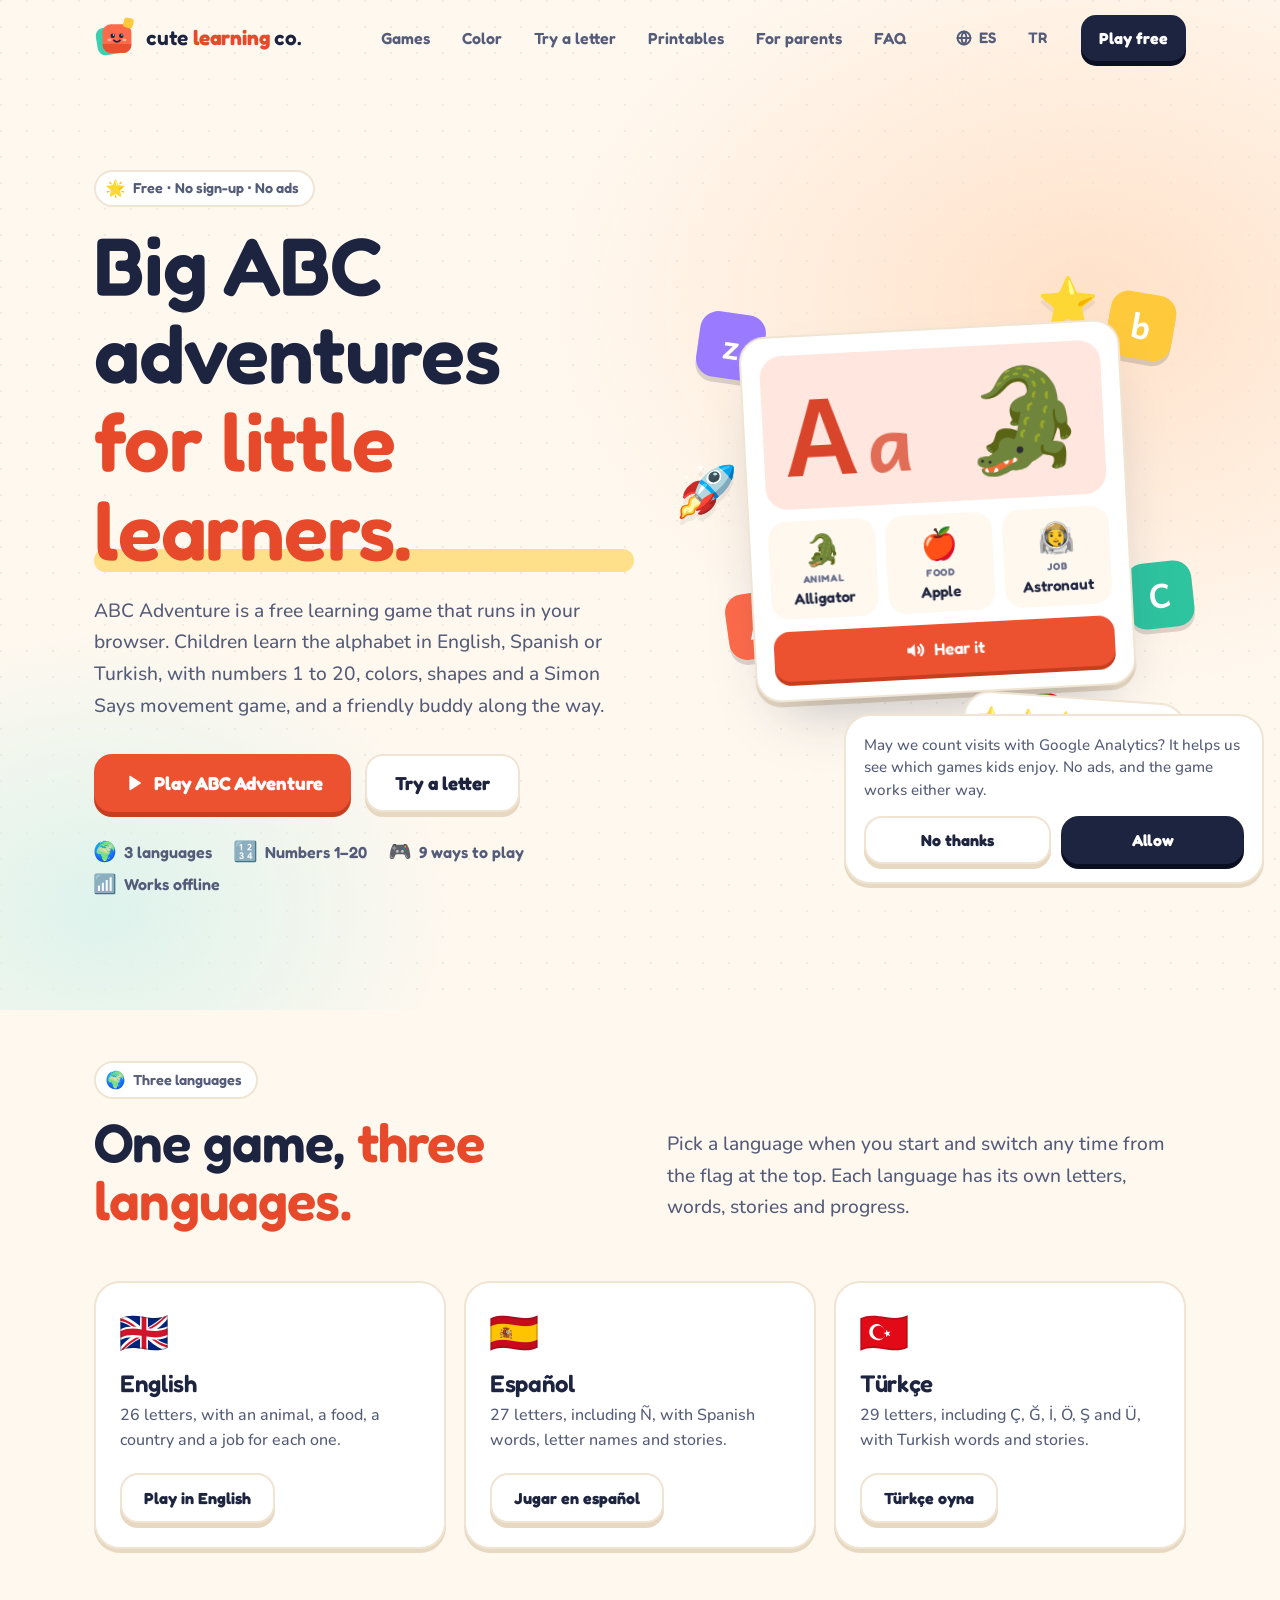
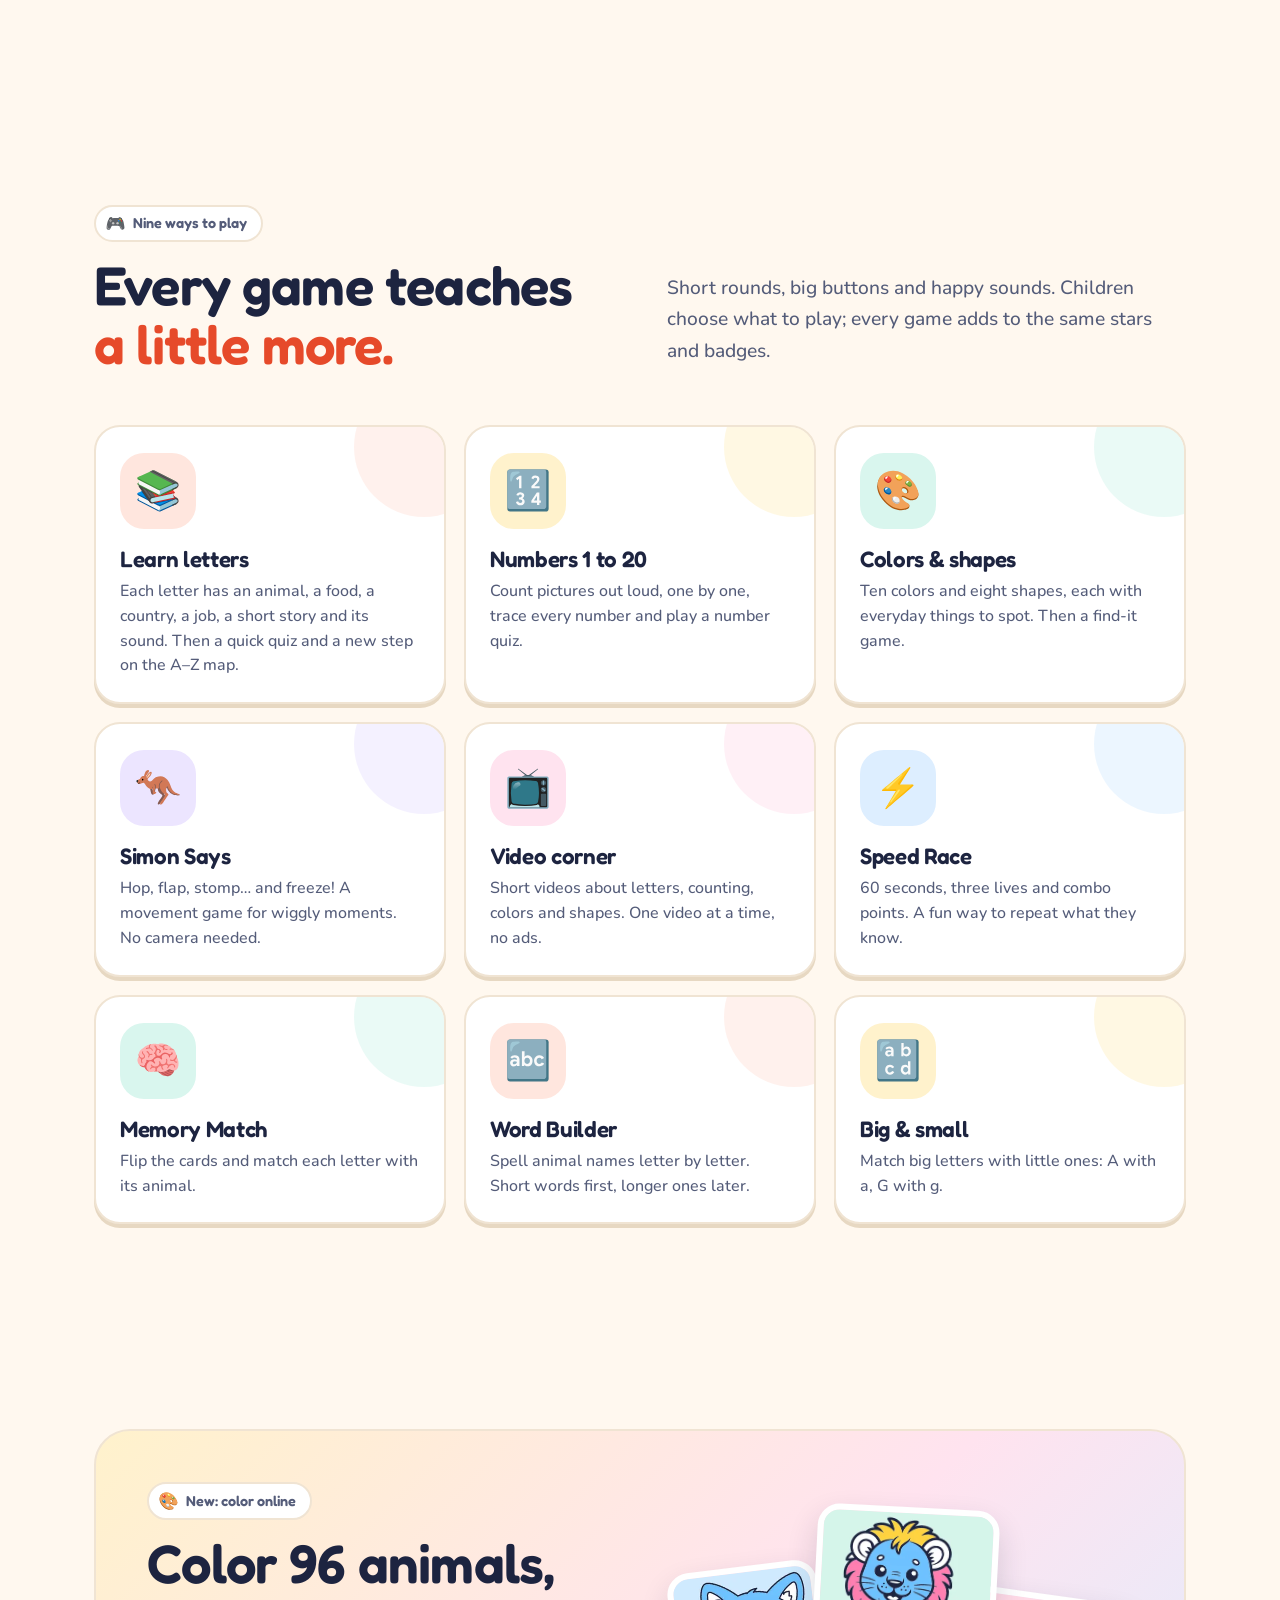
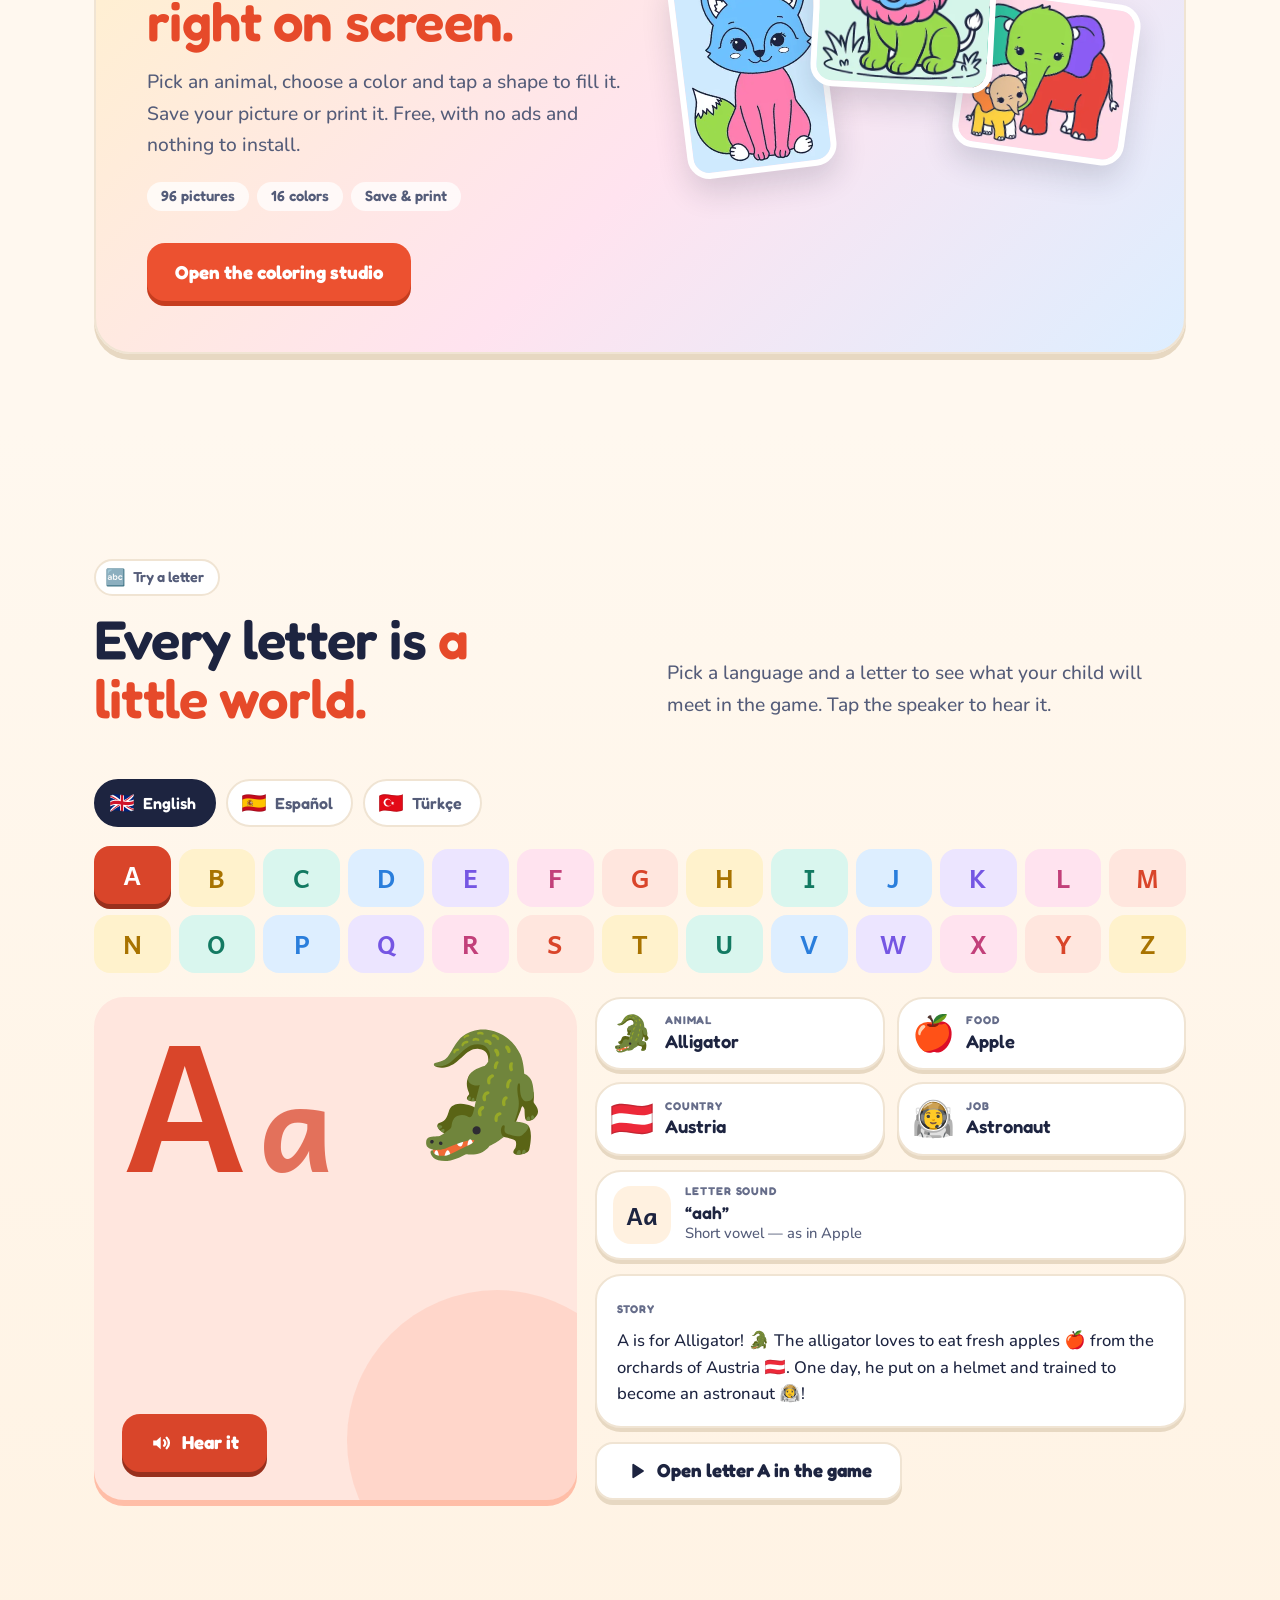
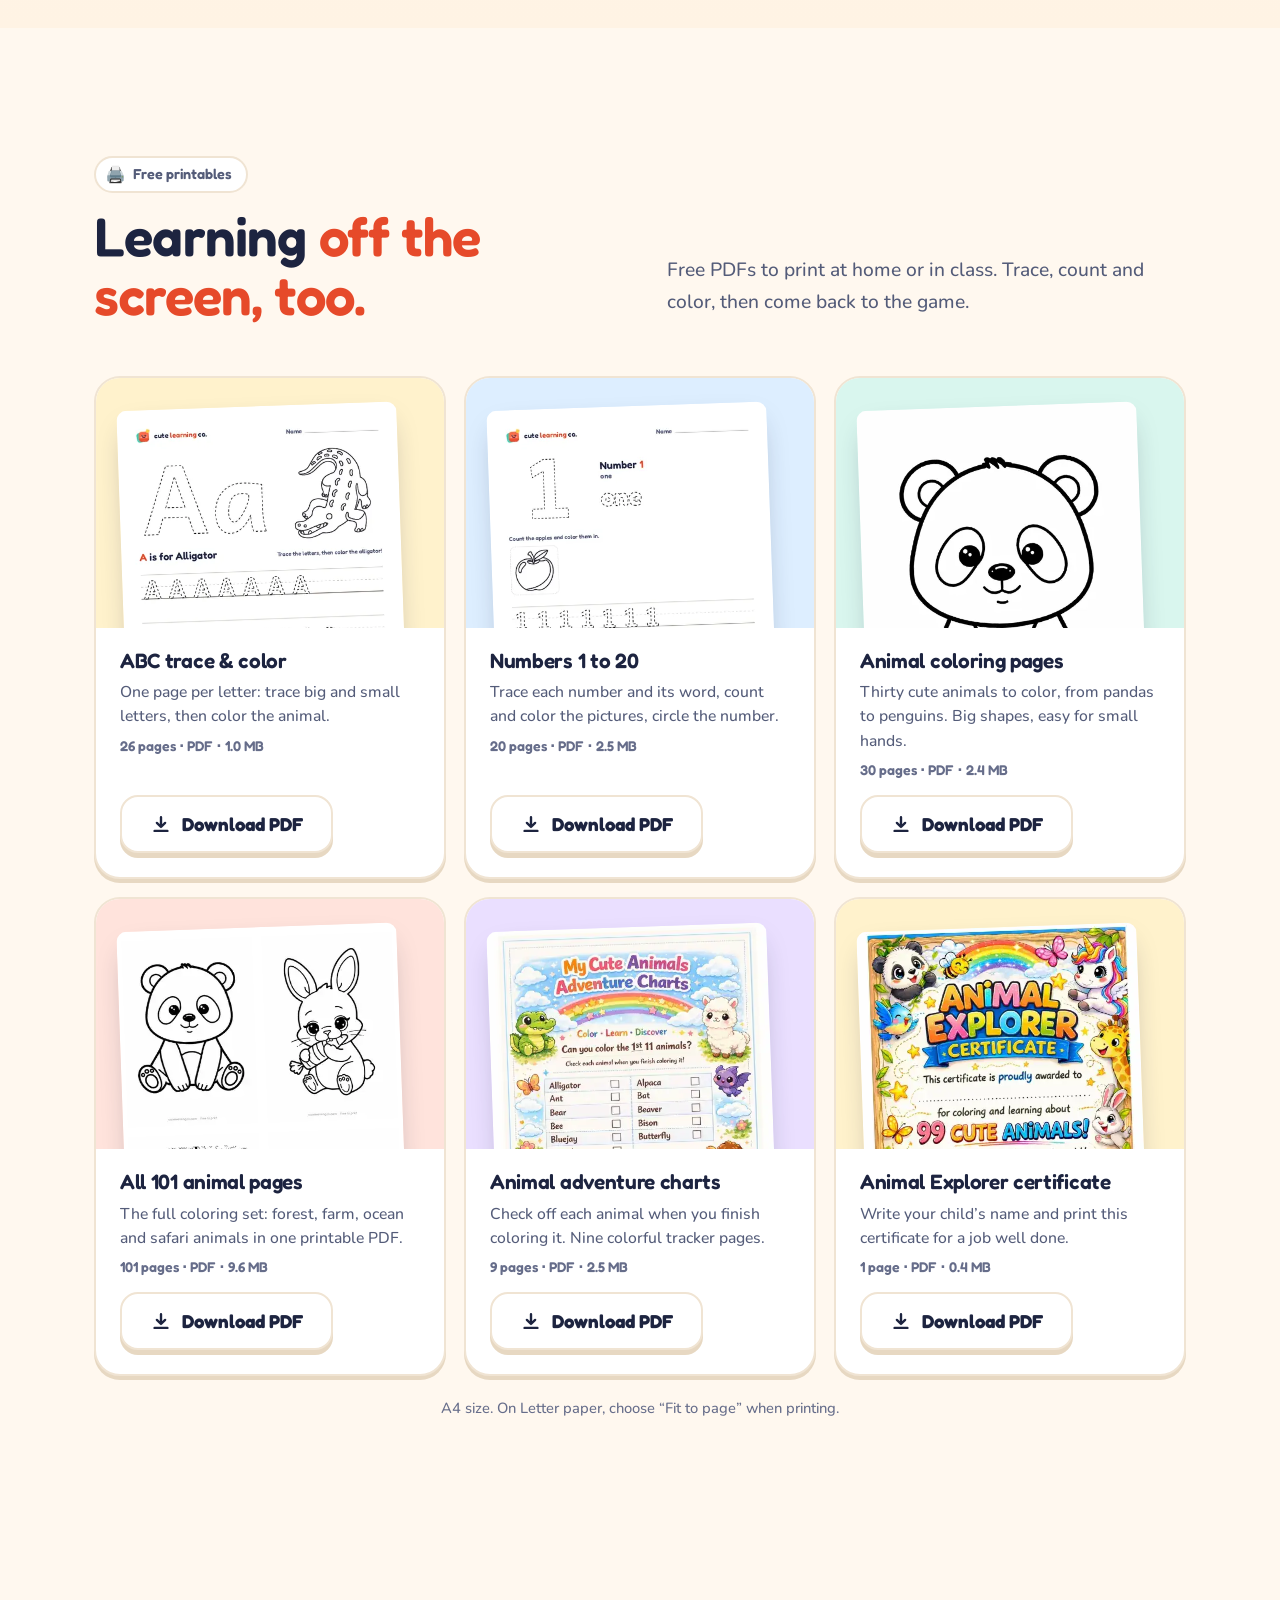
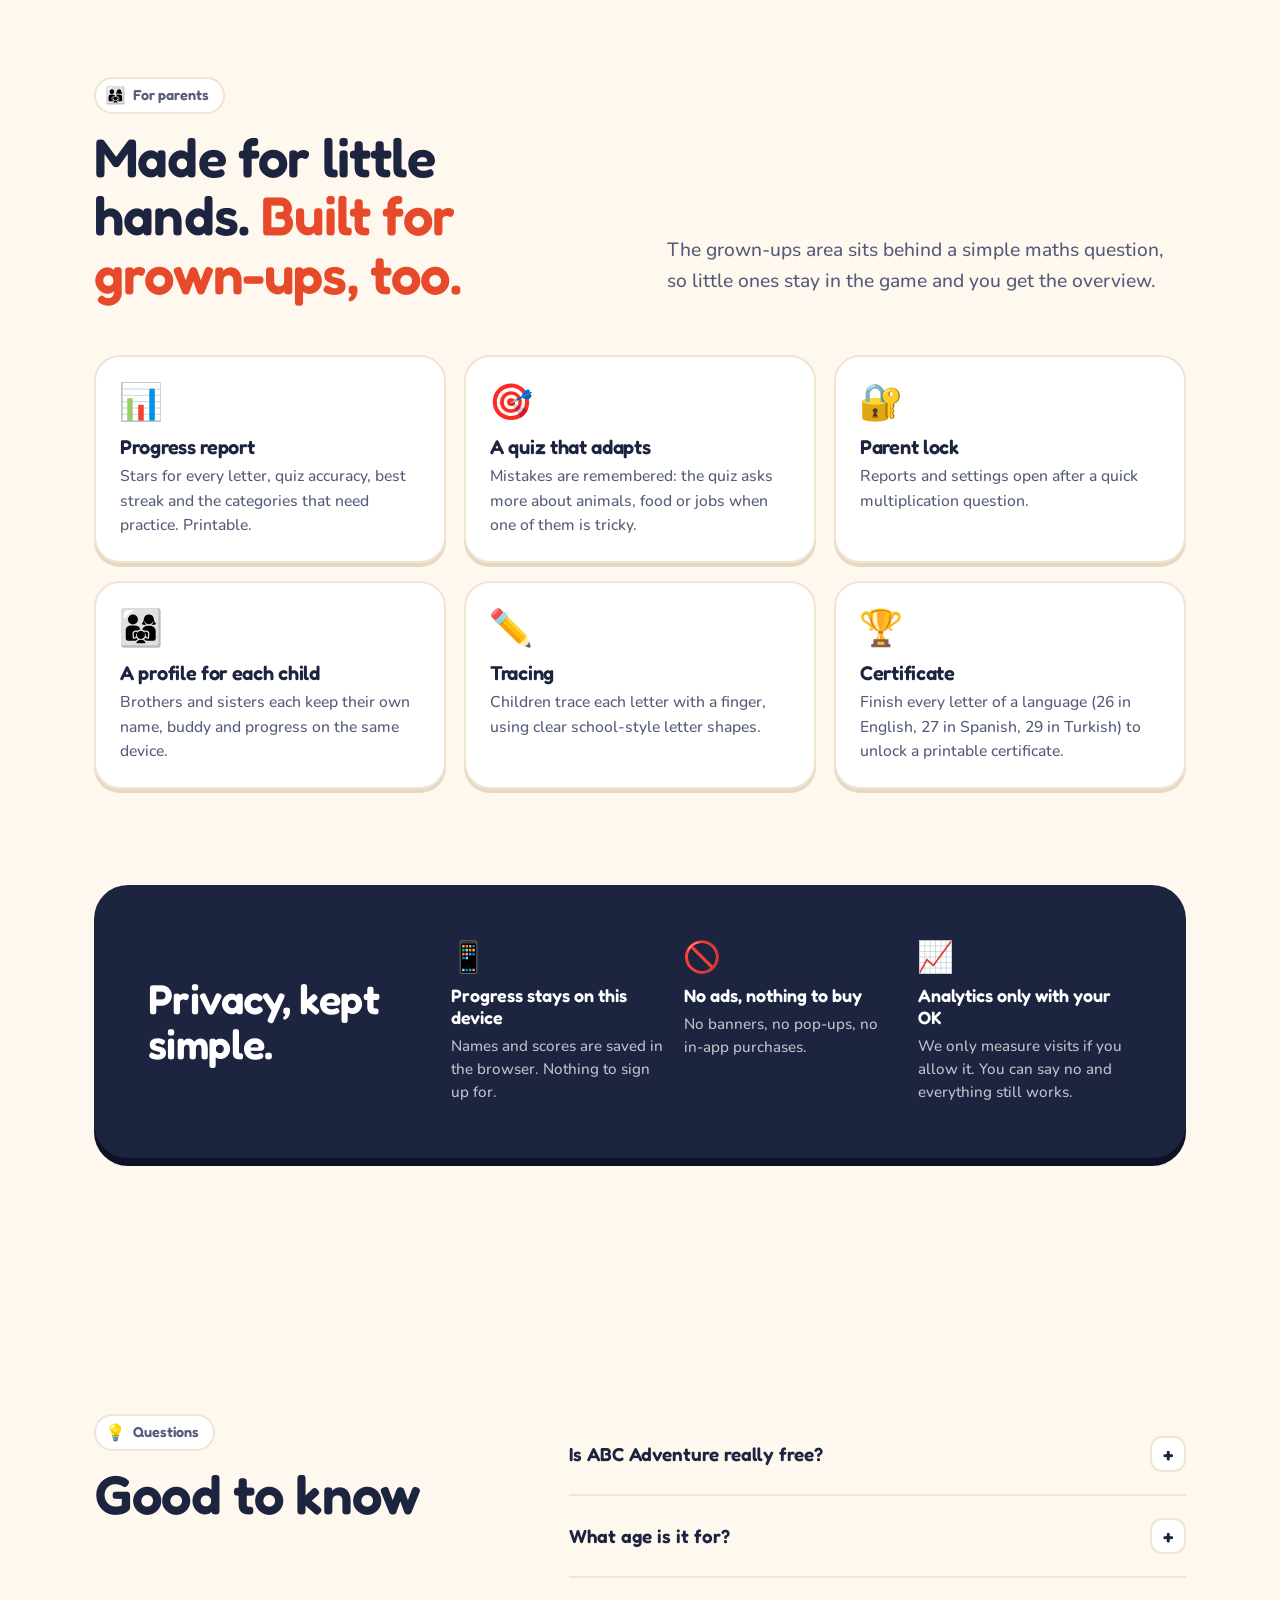
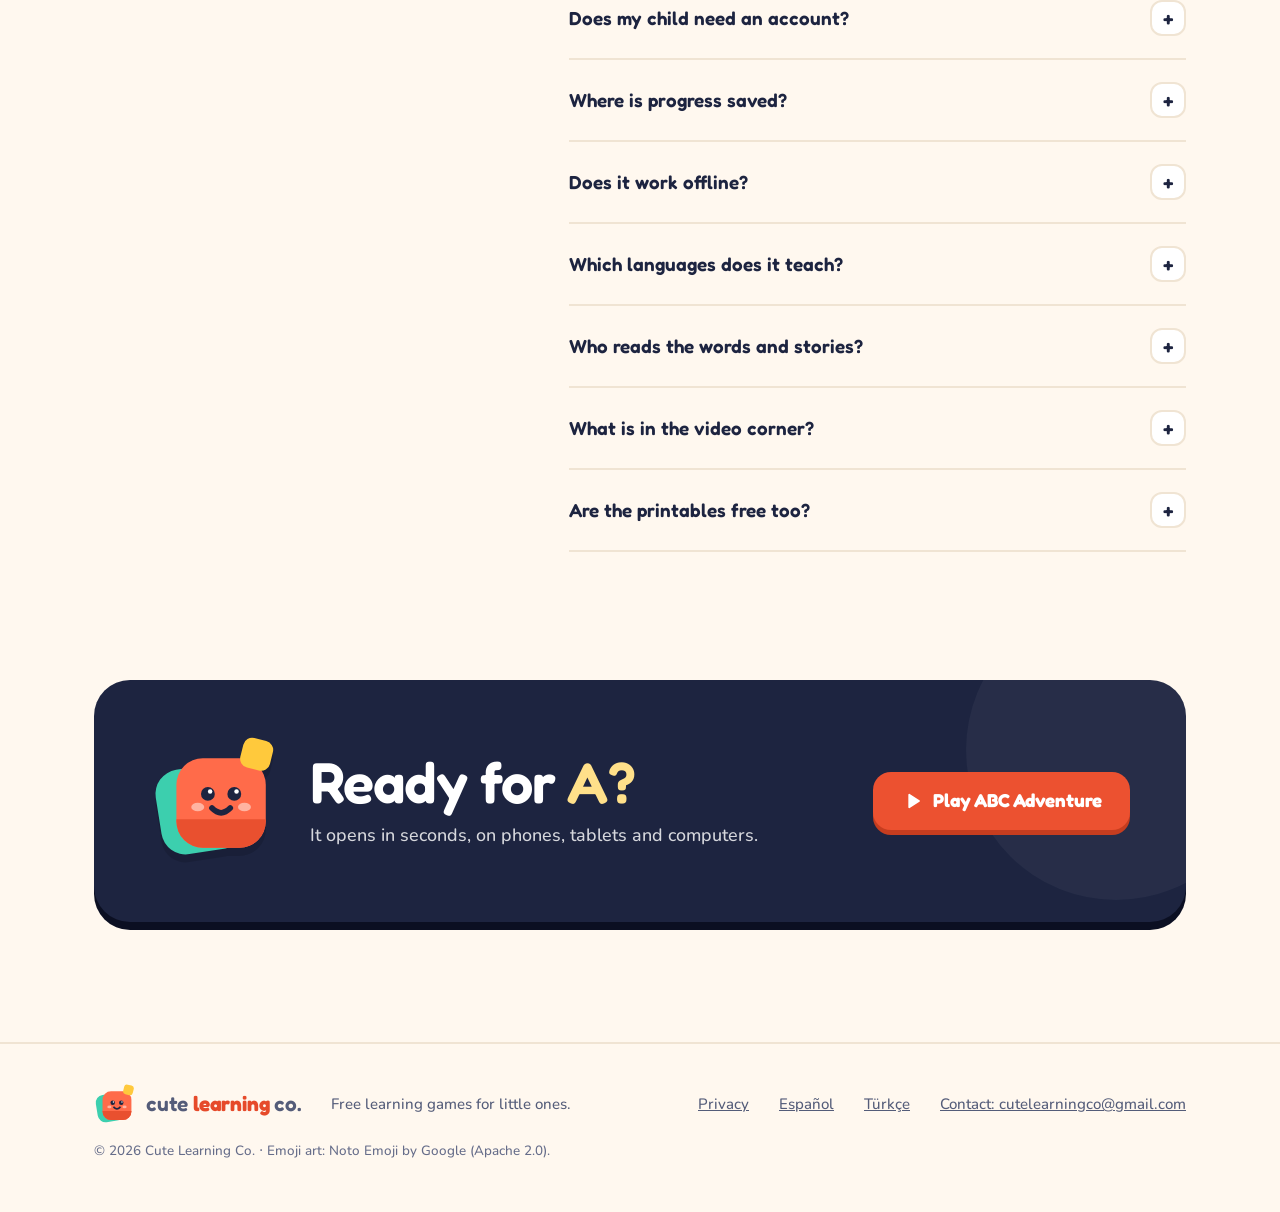
==== commit 258b9a3e: "Add files via upload" ====
--- a/index.html
+++ b/index.html
@@ -4,21 +4,21 @@
 <meta charset="utf-8">
 <meta name="viewport" content="width=device-width,initial-scale=1,viewport-fit=cover">
 <title>ABC Adventure: free learning games for kids | Cute Learning Co.</title>
-<meta name="description" content="Free learning games for kids, in the browser: the English alphabet, numbers 1 to 20, colors, shapes and Simon Says, plus short videos and printable worksheets. No sign-up, no ads.">
+<meta name="description" content="Free learning games for kids in the browser: the alphabet in English, Spanish or Turkish, numbers 1 to 20, colors, shapes and Simon Says. Printables too. No sign-up, no ads.">
 <link rel="canonical" href="https://cutelearningco.com/">
-<link rel="alternate" hreflang="en" href="https://cutelearningco.com/"><link rel="alternate" hreflang="tr" href="https://cutelearningco.com/tr/"><link rel="alternate" hreflang="x-default" href="https://cutelearningco.com/">
+<link rel="alternate" hreflang="en" href="https://cutelearningco.com/"><link rel="alternate" hreflang="es" href="https://cutelearningco.com/es/"><link rel="alternate" hreflang="tr" href="https://cutelearningco.com/tr/"><link rel="alternate" hreflang="x-default" href="https://cutelearningco.com/">
 <meta name="theme-color" content="#FFF8EF">
 <link rel="icon" href="/favicon.svg" type="image/svg+xml"><link rel="icon" href="/favicon.ico" sizes="32x32"><link rel="apple-touch-icon" href="/apple-touch-icon.png">
 <meta property="og:type" content="website"><meta property="og:site_name" content="Cute Learning Co."><meta property="og:locale" content="en_US">
-<meta property="og:title" content="ABC Adventure: free learning games for kids | Cute Learning Co."><meta property="og:description" content="Free learning games for kids, in the browser: the English alphabet, numbers 1 to 20, colors, shapes and Simon Says, plus short videos and printable worksheets. No sign-up, no ads.">
+<meta property="og:title" content="ABC Adventure: free learning games for kids | Cute Learning Co."><meta property="og:description" content="Free learning games for kids in the browser: the alphabet in English, Spanish or Turkish, numbers 1 to 20, colors, shapes and Simon Says. Printables too. No sign-up, no ads.">
 <meta property="og:url" content="https://cutelearningco.com/"><meta property="og:image" content="https://cutelearningco.com/og.jpg"><meta property="og:image:width" content="1200"><meta property="og:image:height" content="630">
 <meta name="twitter:card" content="summary_large_image">
 <link rel="preload" href="/assets/fonts/fredoka.woff2" as="font" type="font/woff2" crossorigin>
 <link rel="preload" href="/assets/fonts/andika.woff2" as="font" type="font/woff2" crossorigin>
-<style>@font-face{font-family:Fredoka;src:url(/assets/fonts/fredoka.woff2) format("woff2");font-weight:400 700;font-display:swap;unicode-range:U+0020-007E,U+00A0,U+00A9,U+00B0,U+00C7,U+00D6,U+00DC,U+00E7,U+00F6,U+00FC,U+2013-201D,U+2022,U+2026,U+00D7,U+2190-2194,U+2713,U+20AC,U+20BA}@font-face{font-family:Fredoka;src:url(/assets/fonts/fredoka-ext.woff2) format("woff2");font-weight:400 700;font-display:swap;unicode-range:U+011E-011F,U+0130-0131,U+015E-015F}@font-face{font-family:Nunito;src:url(/assets/fonts/nunito.woff2) format("woff2");font-weight:400 800;font-display:swap;unicode-range:U+0020-007E,U+00A0,U+00A9,U+00B0,U+00C7,U+00D6,U+00DC,U+00E7,U+00F6,U+00FC,U+2013-201D,U+2022,U+2026,U+00D7,U+2190-2194,U+2713,U+20AC,U+20BA}@font-face{font-family:Nunito;src:url(/assets/fonts/nunito-ext.woff2) format("woff2");font-weight:400 800;font-display:swap;unicode-range:U+011E-011F,U+0130-0131,U+015E-015F}@font-face{font-family:Andika;src:url(/assets/fonts/andika.woff2) format("woff2");font-weight:700;font-display:swap}:root{--cream:#FFF8EF;--cream2:#FFF1E0;--paper:#fff;--ink:#1D2440;--ink2:#545C79;--ink3:#666D8A;--coral-t:#E64A2A;--line:#F0E4D3;--edge:#E7D8C2;--coral:#EC5130;--coral-d:#C63D1F;--sun:#FFC93C;--sun-d:#E0A400;--mint:#2EC4A0;--mint-d:#1A9C7E;--sky:#4DA3FF;--sky-d:#2A7EDC;--lilac:#9A7BFF;--lilac-d:#7556E3;--pink:#FF7EB0;--pink-d:#E0558B;--display:"Fredoka",ui-rounded,"Arial Rounded MT Bold",system-ui,sans-serif;--body:"Nunito",ui-rounded,system-ui,-apple-system,"Segoe UI",sans-serif;--letter:"Andika","Fredoka",ui-rounded,sans-serif;--ease:cubic-bezier(.2,.8,.2,1);--spring:cubic-bezier(.34,1.56,.64,1);--pad:clamp(18px,4.4vw,44px)}.p0{--t:#FFE6DE;--s:#FF6B4A;--d:#D9452A}.p1{--t:#FFF2CC;--s:#FFB800;--d:#A87300}.p2{--t:#D9F6EE;--s:#2EC4A0;--d:#137A62}.p3{--t:#DDEEFF;--s:#4DA3FF;--d:#2A7EDC}.p4{--t:#ECE5FF;--s:#9A7BFF;--d:#7556E3}.p5{--t:#FFE3EF;--s:#FF7EB0;--d:#C2407A}*,*:before,*:after{box-sizing:border-box;margin:0;padding:0}html{scroll-behavior:smooth;-webkit-text-size-adjust:100%;scroll-padding-top:84px}body{font:500 1.06rem/1.65 var(--body);color:var(--ink);background:var(--cream);overflow-x:hidden;-webkit-font-smoothing:antialiased}a{color:inherit}img{display:block}button{font:inherit;color:inherit;background:none;border:0;cursor:pointer}:focus-visible{outline:3px solid var(--sky);outline-offset:3px;border-radius:12px}.skip{position:absolute;left:12px;top:-60px;z-index:100;padding:10px 16px;border-radius:12px;background:var(--ink);color:#fff;text-decoration:none}.skip:focus{top:12px}.wrap{width:100%;max-width:1180px;margin:0 auto;padding:0 var(--pad)}.art{width:1em;height:1em;object-fit:contain;flex:none}.ie{display:inline-block;width:1.2em;height:1.2em;vertical-align:-.25em;margin:0 .05em}h1,h2,h3{font-family:var(--display);font-weight:600;line-height:1.08;letter-spacing:-.015em}h1 em,h2 em{font-style:normal;color:var(--coral-t)}.eyebrow{display:inline-flex;align-items:center;gap:8px;margin-bottom:14px;padding:7px 14px 7px 10px;border-radius:999px;background:var(--paper);border:2px solid var(--line);font:600 .9rem/1 var(--display);color:var(--ink2)}.eyebrow .art{font-size:1.2rem}.h2{font-size:clamp(2.1rem,1.4rem + 2.8vw,3.4rem);max-width:16ch}.lead{max-width:46ch;margin-top:16px;font-size:clamp(1.06rem,1rem + .3vw,1.2rem);color:var(--ink2)}.head{display:grid;grid-template-columns:1.05fr 1fr;gap:28px;align-items:end;margin-bottom:clamp(32px,4vw,52px)}.head .lead{margin:0 0 6px}.sec{padding:clamp(80px,10vw,136px) 0}.btn{--c:var(--coral);--cd:var(--coral-d);white-space:nowrap;display:inline-flex;align-items:center;justify-content:center;gap:10px;min-height:58px;padding:0 28px;border-radius:18px;background:var(--c);color:#fff;font:700 1.17rem/1 var(--display);text-decoration:none;box-shadow:0 5px 0 var(--cd);transition:transform .12s var(--ease),box-shadow .12s var(--ease),filter .2s}.btn:hover{filter:brightness(1.05)}.btn:active{transform:translateY(4px);box-shadow:0 1px 0 var(--cd)}.btn svg{width:22px;height:22px}.btn--soft{--c:var(--paper);--cd:var(--edge);color:var(--ink);border:2px solid var(--line)}.btn--sm{--c:var(--ink);--cd:#0B0F22;min-height:46px;padding:0 18px;font-size:1rem;border-radius:15px}.card{background:var(--paper);border:2px solid var(--line);border-radius:26px;box-shadow:0 4px 0 var(--edge)}.nav{position:fixed;inset:0 0 auto;z-index:50;transition:background .3s,box-shadow .3s}.nav.solid{background:color-mix(in srgb,var(--cream) 88%,transparent);backdrop-filter:blur(14px);-webkit-backdrop-filter:blur(14px);box-shadow:0 1px 0 var(--line)}.nav .wrap{display:flex;align-items:center;gap:22px;height:76px}.logo{display:flex;align-items:center;gap:10px;margin-right:auto;text-decoration:none;font:600 1.3rem/1 var(--display);letter-spacing:-.01em;white-space:nowrap}.logo svg{width:42px;height:42px}.logo b{color:var(--coral-t);font-weight:700}.links{display:flex;gap:4px}.links a{white-space:nowrap;padding:10px 14px;border-radius:12px;text-decoration:none;font:600 1rem/1 var(--display);color:var(--ink2);transition:background .2s,color .2s}.links a:hover{background:var(--paper);color:var(--ink)}.lang{display:inline-flex;align-items:center;gap:6px;padding:10px 12px;border-radius:12px;text-decoration:none;font:600 .95rem/1 var(--display);color:var(--ink2)}.lang svg{width:18px;height:18px}.lang:hover{background:var(--paper)}.burger{display:none;width:46px;height:46px;border-radius:14px;background:var(--paper);border:2px solid var(--line)}.burger span{display:block;width:20px;height:2.5px;margin:4px auto;border-radius:2px;background:var(--ink);transition:transform .3s}.mnav{display:none}.hero{position:relative;padding:clamp(120px,15vw,170px) 0 clamp(70px,9vw,120px);overflow:hidden}.hero:before{content:"";position:absolute;top:0;right:0;bottom:0;left:0;z-index:-1;background:radial-gradient(60% 55% at 85% 30%,#FFE1C9 0%,transparent 70%),radial-gradient(40% 40% at 8% 90%,#DDF3EC 0%,transparent 70%),radial-gradient(circle at 1px 1px,rgba(29,36,64,.07) 1px,transparent 0) 0 0/26px 26px}.hero .wrap{display:grid;grid-template-columns:1.05fr .95fr;gap:clamp(30px,5vw,70px);align-items:center}.hero h1{font-size:clamp(2.7rem,1.6rem + 4.6vw,5.1rem);max-width:12ch}.hero h1 em{display:block;position:relative;width:fit-content}.hero h1 em:after{content:"";position:absolute;left:0;right:0;bottom:.02em;z-index:-1;height:.28em;border-radius:99px;background:#ffe08a}.hero .lead{margin-top:22px}.ctas{display:flex;flex-wrap:wrap;gap:14px;margin-top:32px}.trust{display:flex;flex-wrap:wrap;gap:10px 22px;margin-top:28px;font:600 1rem/1 var(--display);color:var(--ink2)}.trust span{display:flex;align-items:center;gap:8px}.trust .art{font-size:1.4rem}.hv{position:relative;aspect-ratio:1/1.02;max-width:540px;width:100%;justify-self:center}.hv__card{position:absolute;left:10%;top:9%;width:78%;padding:18px;transform:rotate(-3deg);box-shadow:0 30px 60px -30px #1d244059,0 5px 0 var(--edge);animation:hvin 1s var(--spring) both}@keyframes hvin{0%{opacity:0;transform:rotate(-8deg) translateY(30px) scale(.94)}}.hv__top{position:relative;display:flex;align-items:center;justify-content:space-between;padding:18px 20px;border-radius:22px;background:var(--t);overflow:hidden}.hv__top b{font:700 clamp(4.4rem,9vw,6.6rem)/.9 var(--letter);color:var(--d)}.hv__top b span{font-size:.72em;opacity:.75;margin-left:6px}.hv__top .art{font-size:clamp(5rem,10vw,7.4rem);animation:bob 5s ease-in-out infinite}@keyframes bob{50%{transform:translateY(-10px) rotate(-3deg)}}.hv__words{display:grid;grid-template-columns:repeat(3,1fr);gap:10px;margin-top:12px}.hv__words div{display:flex;flex-direction:column;align-items:center;gap:6px;padding:12px 6px;border-radius:18px;background:var(--cream);text-align:center}.hv__words .art{font-size:2.2rem}.hv__words small{font:700 .62rem/1 var(--display);letter-spacing:.08em;text-transform:uppercase;color:var(--ink3)}.hv__words b{font:600 .95rem/1.1 var(--display)}.hv__btn{display:flex;align-items:center;justify-content:center;gap:8px;margin-top:12px;height:50px;border-radius:16px;background:var(--coral);box-shadow:0 4px 0 var(--coral-d);color:#fff;font:600 1.05rem/1 var(--display)}.hv__btn svg{width:22px;height:22px}.hv__ok{position:absolute;right:0;bottom:6%;display:flex;align-items:center;gap:10px;padding:12px 18px 12px 12px;transform:rotate(4deg);font:600 1.1rem/1 var(--display);animation:hvin 1s .25s var(--spring) both}.hv__ok .art{font-size:1.7rem}.blk{position:absolute;display:grid;place-items:center;width:clamp(48px,6vw,66px);aspect-ratio:1;border-radius:18px;background:var(--c);color:#fff;font:700 clamp(1.6rem,2.6vw,2.2rem)/1 var(--letter);box-shadow:0 5px #00000024;animation:float 6s ease-in-out infinite}@keyframes float{50%{transform:translateY(-12px) rotate(var(--r,6deg))}}.stk{position:absolute;font-size:clamp(2.6rem,4.6vw,3.6rem);animation:float 7s ease-in-out infinite;filter:drop-shadow(0 6px 0 rgba(0,0,0,.06))}.games{display:grid;grid-template-columns:repeat(3,1fr);gap:18px}.game{position:relative;padding:26px 24px 24px;overflow:hidden;transition:transform .25s var(--ease),box-shadow .25s}.game:hover{transform:translateY(-4px);box-shadow:0 18px 36px -22px #1d24404d,0 4px 0 var(--edge)}.game .ic{display:grid;place-items:center;width:76px;height:76px;margin-bottom:18px;border-radius:24px;background:var(--t)}.game .ic .art{font-size:2.8rem}.game h3{font-size:1.4rem}.game p{margin-top:8px;color:var(--ink2);font-size:1rem;line-height:1.55}.game:after{content:"";position:absolute;right:-50px;top:-50px;width:140px;height:140px;border-radius:50%;background:var(--t);opacity:.55;z-index:0}.game>*{position:relative;z-index:1}.try{background:linear-gradient(180deg,var(--cream),#FFF3E4)}.abc{display:grid;grid-template-columns:repeat(13,1fr);gap:8px;padding:4px 0 14px}.abc button{width:auto!important}.abc button{flex:none;display:grid;place-items:center;width:54px;height:58px;border-radius:16px;background:var(--t);font:700 1.6rem/1 var(--letter);color:var(--d);scroll-snap-align:start;transition:transform .2s var(--spring),box-shadow .2s}.abc button:hover{transform:translateY(-3px)}.abc button[aria-pressed=true]{background:var(--d);color:#fff;box-shadow:0 5px color-mix(in srgb,var(--d) 70%,#000);transform:translateY(-3px)}.abc button.p1[aria-pressed=true]{background:var(--sun);color:#3d2c00}.lw{display:grid;grid-template-columns:.9fr 1.1fr;gap:18px;margin-top:10px}.lw__big{position:relative;display:flex;flex-direction:column;justify-content:space-between;min-height:420px;padding:28px;border-radius:30px;background:var(--t);overflow:hidden;box-shadow:0 6px color-mix(in srgb,var(--s) 40%,transparent)}.lw__big:before{content:"";position:absolute;right:-70px;bottom:-90px;width:300px;height:300px;border-radius:50%;background:var(--s);opacity:.13}.lw__big b{position:relative;font:700 clamp(7rem,14vw,11rem)/.85 var(--letter);color:var(--d)}.lw__big b span{font-size:.7em;opacity:.72;margin-left:8px}.lw__big .art{position:absolute;right:24px;top:28px;font-size:clamp(6rem,11vw,9rem);animation:bob 5s ease-in-out infinite}.lw__big .btn{position:relative;align-self:flex-start;--c:var(--d);--cd:color-mix(in srgb,var(--d) 70%,#000)}.lw__big.p1 .btn{--c:var(--sun);--cd:var(--sun-d);color:#3d2c00}.lw__side{display:flex;flex-direction:column;gap:14px}.lw__words{display:grid;grid-template-columns:1fr 1fr;gap:12px}.lw__words div{display:flex;align-items:center;gap:12px;padding:14px}.lw__words .art{font-size:2.6rem}.lw__words small,.lw__ph small{display:block;font:700 .7rem/1 var(--display);letter-spacing:.08em;text-transform:uppercase;color:var(--ink3)}.lw__words b{display:block;margin-top:4px;font:600 1.15rem/1.15 var(--display)}.lw__ph{display:flex;align-items:center;gap:14px;padding:14px 16px}.lw__ph strong{display:grid;place-items:center;width:58px;height:58px;flex:none;border-radius:18px;background:var(--cream2);font:700 1.5rem/1 var(--letter)}.lw__ph b{display:block;margin-top:4px;font:600 1.1rem/1.2 var(--display)}.lw__ph p{font-size:.92rem;color:var(--ink2);line-height:1.4}.lw__story{padding:18px 20px;flex:1}.lw__story p{margin-top:6px;font-size:1.04rem;line-height:1.6}.lw__go{align-self:flex-start}.pts{display:grid;grid-template-columns:repeat(3,1fr);gap:18px}.pt{display:flex;flex-direction:column;overflow:hidden;transition:transform .25s var(--ease),box-shadow .25s}.pt:hover{transform:translateY(-4px);box-shadow:0 18px 36px -22px #1d24404d,0 4px 0 var(--edge)}.pt__img{height:250px;padding:28px 34px 0;overflow:hidden;background:var(--t)}.pt:nth-child(1) .pt__img{--t:#FFF2CC}.pt:nth-child(2) .pt__img{--t:#DDEEFF}.pt:nth-child(3) .pt__img{--t:#D9F6EE}.pt:nth-child(4) .pt__img{--t:#FFE3DC}.pt:nth-child(5) .pt__img{--t:#EADFFF}.pt:nth-child(6) .pt__img{--t:#FFF2CC}.pt__img img{display:block;width:100%;height:auto;border-radius:10px 10px 0 0;box-shadow:0 12px 30px -12px #1d244061;transform:rotate(-2deg);transform-origin:50% 100%;transition:transform .35s var(--spring)}.pt:hover .pt__img img{transform:rotate(0) translateY(-6px)}.pt__txt{display:flex;flex-direction:column;gap:8px;flex:1;padding:22px 24px 24px}.pt__txt h3{font-size:1.3rem}.pt__txt p{color:var(--ink2);font-size:.98rem;line-height:1.55}.pt__meta{margin:2px 0 10px;font:600 .88rem/1 var(--display);color:var(--ink3)}.pt__txt .btn{margin-top:auto;align-self:flex-start}.pt__note{margin-top:20px;text-align:center;font-size:.92rem;color:var(--ink3)}.feats{display:grid;grid-template-columns:repeat(3,1fr);gap:18px}.feat{padding:24px}.feat .art{font-size:2.6rem;margin-bottom:14px}.feat h3{font-size:1.25rem}.feat p{margin-top:6px;font-size:.98rem;color:var(--ink2);line-height:1.55}.priv{margin-top:clamp(60px,8vw,96px);padding:clamp(30px,5vw,54px);border-radius:34px;background:var(--ink);color:#fff;display:grid;grid-template-columns:.8fr 2fr;gap:30px;align-items:center;box-shadow:0 8px #0e1226}.priv h3{font-size:clamp(1.8rem,1.3rem + 1.8vw,2.6rem)}.priv ul{list-style:none;display:grid;grid-template-columns:repeat(3,1fr);gap:20px}.priv li .art{font-size:2.2rem;margin-bottom:10px}.priv li b{display:block;font:600 1.12rem/1.25 var(--display)}.priv li span{display:block;margin-top:6px;font-size:.95rem;line-height:1.5;color:#ffffffb8}.faq .wrap{display:grid;grid-template-columns:.8fr 1.2fr;gap:clamp(30px,5vw,80px)}.faq details{border-bottom:2px solid var(--line)}.faq summary{display:flex;align-items:center;justify-content:space-between;gap:18px;padding:22px 0;cursor:pointer;list-style:none;font:600 1.18rem/1.3 var(--display)}.faq summary::-webkit-details-marker{display:none}.faq summary i{display:grid;place-items:center;width:36px;height:36px;flex:none;border-radius:12px;background:var(--paper);border:2px solid var(--line);font-style:normal;font-size:1.3rem;transition:transform .3s var(--spring)}.faq details[open] summary i{transform:rotate(45deg);background:var(--sun);border-color:var(--sun)}.faq details p{padding:0 50px 22px 0;color:var(--ink2)}@supports (interpolate-size:allow-keywords){.faq{interpolate-size:allow-keywords}.faq details::details-content{height:0;overflow:clip;transition:height .4s var(--ease),content-visibility .4s allow-discrete}.faq details[open]::details-content{height:auto}}.end{padding:0 0 clamp(80px,10vw,120px)}.end__box{position:relative;display:grid;grid-template-columns:auto 1fr auto;align-items:center;gap:30px;padding:clamp(30px,5vw,56px);border-radius:36px;background:var(--ink);color:#fff;overflow:hidden;box-shadow:0 8px #0b0f22}.end__box:before{content:"";position:absolute;right:-80px;top:-80px;width:300px;height:300px;border-radius:50%;background:#ffffff0b}.end__box>svg{width:clamp(90px,12vw,130px);height:auto;filter:drop-shadow(0 8px 0 rgba(0,0,0,.12))}.end h2{font-size:clamp(2.2rem,1.6rem + 2.6vw,3.6rem)}.end h2 em{color:#ffe08a}.end p{margin-top:8px;font-size:1.12rem;color:#ffffffd1}.end .btn{position:relative}.foot{padding:40px 0 50px;border-top:2px solid var(--line);font-size:.94rem;color:var(--ink2)}.foot .wrap{display:flex;flex-wrap:wrap;align-items:center;gap:14px 30px}.foot .logo{margin-right:0}.foot p{margin-right:auto}.foot a{color:var(--ink2)}.foot small{display:block;width:100%;font-size:.84rem;color:var(--ink3)}.consent{position:fixed;right:16px;bottom:16px;z-index:60;display:flex;flex-direction:column;gap:14px;width:min(420px,calc(100vw - 32px));padding:18px;transform:translateY(140%);transition:transform .5s var(--spring)}.consent.show{transform:none}.consent p{font-size:.95rem;line-height:1.5;color:var(--ink2)}.consent div{display:flex;gap:10px}.consent .btn{flex:1;min-height:48px;font-size:1rem;padding:0 12px}.consent #cYes{--c:var(--ink);--cd:#0B0F22}.js [data-r]{opacity:0;translate:0 26px;transition:opacity .9s var(--ease) var(--d,0s),translate 1s var(--ease) var(--d,0s)}.js [data-r].in{opacity:1;translate:none}@media (max-width:1100px){.links,.nav .lang,.nav .btn{display:none}.burger{display:block}.mnav{position:fixed;inset:76px 0 auto;z-index:49;display:flex;flex-direction:column;gap:4px;padding:14px var(--pad) 22px;background:var(--cream);box-shadow:0 20px 30px -20px #0003;transform:translateY(-12px);opacity:0;visibility:hidden;transition:all .3s var(--ease)}.mnav.open{transform:none;opacity:1;visibility:visible}.mnav a{padding:14px 6px;border-bottom:2px solid var(--line);text-decoration:none;font:600 1.2rem/1 var(--display)}.mnav .btn{margin-top:14px;border-bottom:0}}@media (max-width:980px){.hero .wrap,.head,.lw,.faq .wrap,.priv{grid-template-columns:1fr}.hv{max-width:460px}.games,.feats{grid-template-columns:1fr 1fr}.games>.game:last-child:nth-child(odd){grid-column:1/-1}.pts{grid-template-columns:1fr}.pt{flex-direction:row}.pt__img{flex:none;width:38%;height:250px;padding:24px 22px 0}.abc{display:flex;overflow-x:auto;padding:4px 4px 14px;margin:0 -4px;scroll-snap-type:x proximity}.abc button{width:54px!important}.priv ul{grid-template-columns:1fr}.end__box{grid-template-columns:1fr;text-align:left}}@media (max-width:600px){.games,.feats,.lw__words{grid-template-columns:1fr}.pt{flex-direction:column}.pt__img{width:auto;height:210px;padding:22px 40px 0}.hero{padding-top:108px}.ctas .btn{width:100%}.lw__big{min-height:330px}.faq details p{padding-right:0}.logo span{font-size:1.2rem}}@media (prefers-reduced-motion:reduce){*,*:before,*:after{animation:none!important;transition:none!important;scroll-behavior:auto!important}.js [data-r]{opacity:1;translate:none}}.cs{padding:clamp(40px,6vw,80px) 0}.cs__box{display:grid;grid-template-columns:1.05fr 1fr;gap:clamp(24px,4vw,56px);align-items:center;padding:clamp(28px,4vw,56px);border-radius:36px;background:linear-gradient(135deg,#fff2cc,#ffe3ef 55%,#def);border:2px solid var(--line);box-shadow:0 6px 0 var(--edge)}.cs__chips{display:flex;flex-wrap:wrap;gap:8px;margin:20px 0 26px}.cs__chips span{padding:7px 14px;border-radius:999px;background:#ffffffbf;font:600 .92rem/1 var(--display);color:var(--ink2)}.cs__pics{position:relative;height:clamp(250px,30vw,370px)}.cs__pics img{position:absolute;height:auto;border:6px solid #fff;border-radius:22px;background:#fff;box-shadow:0 14px 30px #1d244029}.cs__pics img:nth-child(1){left:0;top:16%;width:33%;rotate:-7deg}.cs__pics img:nth-child(2){left:30%;top:0;width:40%;rotate:3deg;z-index:2}.cs__pics img:nth-child(3){right:0;top:24%;width:38%;rotate:8deg}@media (max-width:900px){.cs__box{grid-template-columns:1fr}.cs__pics{height:min(64vw,300px)}}</style>
+<style>@font-face{font-family:Fredoka;src:url(/assets/fonts/fredoka.woff2) format("woff2");font-weight:400 700;font-display:swap;unicode-range:U+0020-007E,U+00A0,U+00A1,U+00A9,U+00B0,U+00BF,U+00C1,U+00C7,U+00C9,U+00CD,U+00D1,U+00D3,U+00D6,U+00DA,U+00DC,U+00E1,U+00E7,U+00E9,U+00ED,U+00F1,U+00F3,U+00F6,U+00FA,U+00FC,U+2013-201D,U+2022,U+2026,U+00D7,U+2190-2194,U+2713,U+20AC,U+20BA}@font-face{font-family:Fredoka;src:url(/assets/fonts/fredoka-ext.woff2) format("woff2");font-weight:400 700;font-display:swap;unicode-range:U+011E-011F,U+0130-0131,U+015E-015F}@font-face{font-family:Nunito;src:url(/assets/fonts/nunito.woff2) format("woff2");font-weight:400 800;font-display:swap;unicode-range:U+0020-007E,U+00A0,U+00A1,U+00A9,U+00B0,U+00BF,U+00C1,U+00C7,U+00C9,U+00CD,U+00D1,U+00D3,U+00D6,U+00DA,U+00DC,U+00E1,U+00E7,U+00E9,U+00ED,U+00F1,U+00F3,U+00F6,U+00FA,U+00FC,U+2013-201D,U+2022,U+2026,U+00D7,U+2190-2194,U+2713,U+20AC,U+20BA}@font-face{font-family:Nunito;src:url(/assets/fonts/nunito-ext.woff2) format("woff2");font-weight:400 800;font-display:swap;unicode-range:U+011E-011F,U+0130-0131,U+015E-015F}@font-face{font-family:Andika;src:url(/assets/fonts/andika.woff2) format("woff2");font-weight:700;font-display:swap;unicode-range:U+0020-007E,U+00C7,U+00D1,U+00D6,U+00DC,U+00E7,U+00F1,U+00F6,U+00FC}@font-face{font-family:Andika;src:url(/assets/fonts/andika-ext.woff2) format("woff2");font-weight:700;font-display:swap;unicode-range:U+011E-011F,U+0130-0131,U+015E-015F}:root{--cream:#FFF8EF;--cream2:#FFF1E0;--paper:#fff;--ink:#1D2440;--ink2:#545C79;--ink3:#666D8A;--coral-t:#E64A2A;--line:#F0E4D3;--edge:#E7D8C2;--coral:#EC5130;--coral-d:#C63D1F;--sun:#FFC93C;--sun-d:#E0A400;--mint:#2EC4A0;--mint-d:#1A9C7E;--sky:#4DA3FF;--sky-d:#2A7EDC;--lilac:#9A7BFF;--lilac-d:#7556E3;--pink:#FF7EB0;--pink-d:#E0558B;--display:"Fredoka",ui-rounded,"Arial Rounded MT Bold",system-ui,sans-serif;--body:"Nunito",ui-rounded,system-ui,-apple-system,"Segoe UI",sans-serif;--letter:"Andika","Fredoka",ui-rounded,sans-serif;--ease:cubic-bezier(.2,.8,.2,1);--spring:cubic-bezier(.34,1.56,.64,1);--pad:clamp(18px,4.4vw,44px)}.p0{--t:#FFE6DE;--s:#FF6B4A;--d:#D9452A}.p1{--t:#FFF2CC;--s:#FFB800;--d:#A87300}.p2{--t:#D9F6EE;--s:#2EC4A0;--d:#137A62}.p3{--t:#DDEEFF;--s:#4DA3FF;--d:#2A7EDC}.p4{--t:#ECE5FF;--s:#9A7BFF;--d:#7556E3}.p5{--t:#FFE3EF;--s:#FF7EB0;--d:#C2407A}*,*:before,*:after{box-sizing:border-box;margin:0;padding:0}html{scroll-behavior:smooth;-webkit-text-size-adjust:100%;scroll-padding-top:84px}body{font:500 1.06rem/1.65 var(--body);color:var(--ink);background:var(--cream);overflow-x:hidden;-webkit-font-smoothing:antialiased}a{color:inherit}img{display:block}button{font:inherit;color:inherit;background:none;border:0;cursor:pointer}:focus-visible{outline:3px solid var(--sky);outline-offset:3px;border-radius:12px}.skip{position:absolute;left:12px;top:-60px;z-index:100;padding:10px 16px;border-radius:12px;background:var(--ink);color:#fff;text-decoration:none}.skip:focus{top:12px}.wrap{width:100%;max-width:1180px;margin:0 auto;padding:0 var(--pad)}.art{width:1em;height:1em;object-fit:contain;flex:none}.ie{display:inline-block;width:1.2em;height:1.2em;vertical-align:-.25em;margin:0 .05em}h1,h2,h3{font-family:var(--display);font-weight:600;line-height:1.08;letter-spacing:-.015em}h1 em,h2 em{font-style:normal;color:var(--coral-t)}.eyebrow{display:inline-flex;align-items:center;gap:8px;margin-bottom:14px;padding:7px 14px 7px 10px;border-radius:999px;background:var(--paper);border:2px solid var(--line);font:600 .9rem/1 var(--display);color:var(--ink2)}.eyebrow .art{font-size:1.2rem}.h2{font-size:clamp(2.1rem,1.4rem + 2.8vw,3.4rem);max-width:16ch}.lead{max-width:46ch;margin-top:16px;font-size:clamp(1.06rem,1rem + .3vw,1.2rem);color:var(--ink2)}.head{display:grid;grid-template-columns:1.05fr 1fr;gap:28px;align-items:end;margin-bottom:clamp(32px,4vw,52px)}.head .lead{margin:0 0 6px}.sec{padding:clamp(80px,10vw,136px) 0}.btn{--c:var(--coral);--cd:var(--coral-d);white-space:nowrap;display:inline-flex;align-items:center;justify-content:center;gap:10px;min-height:58px;padding:0 28px;border-radius:18px;background:var(--c);color:#fff;font:700 1.17rem/1 var(--display);text-decoration:none;box-shadow:0 5px 0 var(--cd);transition:transform .12s var(--ease),box-shadow .12s var(--ease),filter .2s}.btn:hover{filter:brightness(1.05)}.btn:active{transform:translateY(4px);box-shadow:0 1px 0 var(--cd)}.btn svg{width:22px;height:22px}.btn--soft{--c:var(--paper);--cd:var(--edge);color:var(--ink);border:2px solid var(--line)}.btn--sm{--c:var(--ink);--cd:#0B0F22;min-height:46px;padding:0 18px;font-size:1rem;border-radius:15px}.card{background:var(--paper);border:2px solid var(--line);border-radius:26px;box-shadow:0 4px 0 var(--edge)}.nav{position:fixed;inset:0 0 auto;z-index:50;transition:background .3s,box-shadow .3s}.nav.solid{background:color-mix(in srgb,var(--cream) 88%,transparent);backdrop-filter:blur(14px);-webkit-backdrop-filter:blur(14px);box-shadow:0 1px 0 var(--line)}.nav .wrap{display:flex;align-items:center;gap:22px;height:76px}.logo{display:flex;align-items:center;gap:10px;margin-right:auto;text-decoration:none;font:600 1.3rem/1 var(--display);letter-spacing:-.01em;white-space:nowrap}.logo svg{width:42px;height:42px}.logo b{color:var(--coral-t);font-weight:700}.links{display:flex;gap:4px}.links a{white-space:nowrap;padding:10px 14px;border-radius:12px;text-decoration:none;font:600 1rem/1 var(--display);color:var(--ink2);transition:background .2s,color .2s}.links a:hover{background:var(--paper);color:var(--ink)}.lang{display:inline-flex;align-items:center;gap:6px;padding:10px 12px;border-radius:12px;text-decoration:none;font:600 .95rem/1 var(--display);color:var(--ink2)}.lang svg{width:18px;height:18px}.lang:hover{background:var(--paper)}.burger{display:none;width:46px;height:46px;border-radius:14px;background:var(--paper);border:2px solid var(--line)}.burger span{display:block;width:20px;height:2.5px;margin:4px auto;border-radius:2px;background:var(--ink);transition:transform .3s}.mnav{display:none}.hero{position:relative;padding:clamp(120px,15vw,170px) 0 clamp(70px,9vw,120px);overflow:hidden}.hero:before{content:"";position:absolute;top:0;right:0;bottom:0;left:0;z-index:-1;background:radial-gradient(60% 55% at 85% 30%,#FFE1C9 0%,transparent 70%),radial-gradient(40% 40% at 8% 90%,#DDF3EC 0%,transparent 70%),radial-gradient(circle at 1px 1px,rgba(29,36,64,.07) 1px,transparent 0) 0 0/26px 26px}.hero .wrap{display:grid;grid-template-columns:1.05fr .95fr;gap:clamp(30px,5vw,70px);align-items:center}.hero h1{font-size:clamp(2.7rem,1.6rem + 4.6vw,5.1rem);max-width:12ch}.hero h1 em{display:block;position:relative;width:fit-content}.hero h1 em:after{content:"";position:absolute;left:0;right:0;bottom:.02em;z-index:-1;height:.28em;border-radius:99px;background:#ffe08a}.hero .lead{margin-top:22px}.ctas{display:flex;flex-wrap:wrap;gap:14px;margin-top:32px}.trust{display:flex;flex-wrap:wrap;gap:10px 22px;margin-top:28px;font:600 1rem/1 var(--display);color:var(--ink2)}.trust span{display:flex;align-items:center;gap:8px}.trust .art{font-size:1.4rem}.hv{position:relative;aspect-ratio:1/1.02;max-width:540px;width:100%;justify-self:center}.hv__card{position:absolute;left:10%;top:9%;width:78%;padding:18px;transform:rotate(-3deg);box-shadow:0 30px 60px -30px #1d244059,0 5px 0 var(--edge);animation:hvin 1s var(--spring) both}@keyframes hvin{0%{opacity:0;transform:rotate(-8deg) translateY(30px) scale(.94)}}.hv__top{position:relative;display:flex;align-items:center;justify-content:space-between;padding:18px 20px;border-radius:22px;background:var(--t);overflow:hidden}.hv__top b{font:700 clamp(4.4rem,9vw,6.6rem)/.9 var(--letter);color:var(--d)}.hv__top b span{font-size:.72em;opacity:.75;margin-left:6px}.hv__top .art{font-size:clamp(5rem,10vw,7.4rem);animation:bob 5s ease-in-out infinite}@keyframes bob{50%{transform:translateY(-10px) rotate(-3deg)}}.hv__words{display:grid;grid-template-columns:repeat(3,1fr);gap:10px;margin-top:12px}.hv__words div{display:flex;flex-direction:column;align-items:center;gap:6px;padding:12px 6px;border-radius:18px;background:var(--cream);text-align:center}.hv__words .art{font-size:2.2rem}.hv__words small{font:700 .62rem/1 var(--display);letter-spacing:.08em;text-transform:uppercase;color:var(--ink3)}.hv__words b{font:600 .95rem/1.1 var(--display)}.hv__btn{display:flex;align-items:center;justify-content:center;gap:8px;margin-top:12px;height:50px;border-radius:16px;background:var(--coral);box-shadow:0 4px 0 var(--coral-d);color:#fff;font:600 1.05rem/1 var(--display)}.hv__btn svg{width:22px;height:22px}.hv__ok{position:absolute;right:0;bottom:6%;display:flex;align-items:center;gap:10px;padding:12px 18px 12px 12px;transform:rotate(4deg);font:600 1.1rem/1 var(--display);animation:hvin 1s .25s var(--spring) both}.hv__ok .art{font-size:1.7rem}.blk{position:absolute;display:grid;place-items:center;width:clamp(48px,6vw,66px);aspect-ratio:1;border-radius:18px;background:var(--c);color:#fff;font:700 clamp(1.6rem,2.6vw,2.2rem)/1 var(--letter);box-shadow:0 5px #00000024;animation:float 6s ease-in-out infinite}@keyframes float{50%{transform:translateY(-12px) rotate(var(--r,6deg))}}.stk{position:absolute;font-size:clamp(2.6rem,4.6vw,3.6rem);animation:float 7s ease-in-out infinite;filter:drop-shadow(0 6px 0 rgba(0,0,0,.06))}.games{display:grid;grid-template-columns:repeat(3,1fr);gap:18px}.game{position:relative;padding:26px 24px 24px;overflow:hidden;transition:transform .25s var(--ease),box-shadow .25s}.game:hover{transform:translateY(-4px);box-shadow:0 18px 36px -22px #1d24404d,0 4px 0 var(--edge)}.game .ic{display:grid;place-items:center;width:76px;height:76px;margin-bottom:18px;border-radius:24px;background:var(--t)}.game .ic .art{font-size:2.8rem}.game h3{font-size:1.4rem}.game p{margin-top:8px;color:var(--ink2);font-size:1rem;line-height:1.55}.game:after{content:"";position:absolute;right:-50px;top:-50px;width:140px;height:140px;border-radius:50%;background:var(--t);opacity:.55;z-index:0}.game>*{position:relative;z-index:1}.try{background:linear-gradient(180deg,var(--cream),#FFF3E4)}.abc{display:grid;grid-template-columns:repeat(var(--cols,13),1fr);gap:8px;padding:4px 0 14px}.abc button{width:auto!important}.abc button{flex:none;display:grid;place-items:center;width:54px;height:58px;border-radius:16px;background:var(--t);font:700 1.6rem/1 var(--letter);color:var(--d);scroll-snap-align:start;transition:transform .2s var(--spring),box-shadow .2s}.abc button:hover{transform:translateY(-3px)}.abc button[aria-pressed=true]{background:var(--d);color:#fff;box-shadow:0 5px color-mix(in srgb,var(--d) 70%,#000);transform:translateY(-3px)}.abc button.p1[aria-pressed=true]{background:var(--sun);color:#3d2c00}.lw{display:grid;grid-template-columns:.9fr 1.1fr;gap:18px;margin-top:10px}.lw__big{position:relative;display:flex;flex-direction:column;justify-content:space-between;min-height:420px;padding:28px;border-radius:30px;background:var(--t);overflow:hidden;box-shadow:0 6px color-mix(in srgb,var(--s) 40%,transparent)}.lw__big:before{content:"";position:absolute;right:-70px;bottom:-90px;width:300px;height:300px;border-radius:50%;background:var(--s);opacity:.13}.lw__big b{position:relative;font:700 clamp(7rem,14vw,11rem)/.85 var(--letter);color:var(--d)}.lw__big b span{font-size:.7em;opacity:.72;margin-left:8px}.lw__big .art{position:absolute;right:24px;top:28px;font-size:clamp(6rem,11vw,9rem);animation:bob 5s ease-in-out infinite}.lw__big .btn{position:relative;align-self:flex-start;--c:var(--d);--cd:color-mix(in srgb,var(--d) 70%,#000)}.lw__big.p1 .btn{--c:var(--sun);--cd:var(--sun-d);color:#3d2c00}.lw__side{display:flex;flex-direction:column;gap:14px}.lw__words{display:grid;grid-template-columns:1fr 1fr;gap:12px}.lw__words div{display:flex;align-items:center;gap:12px;padding:14px}.lw__words .art{font-size:2.6rem}.lw__words small,.lw__ph small{display:block;font:700 .7rem/1 var(--display);letter-spacing:.08em;text-transform:uppercase;color:var(--ink3)}.lw__words b{display:block;margin-top:4px;font:600 1.15rem/1.15 var(--display)}.lw__ph{display:flex;align-items:center;gap:14px;padding:14px 16px}.lw__ph strong{display:grid;place-items:center;width:58px;height:58px;flex:none;border-radius:18px;background:var(--cream2);font:700 1.5rem/1 var(--letter)}.lw__ph b{display:block;margin-top:4px;font:600 1.1rem/1.2 var(--display)}.lw__ph p{font-size:.92rem;color:var(--ink2);line-height:1.4}.lw__story{padding:18px 20px;flex:1}.lw__story p{margin-top:6px;font-size:1.04rem;line-height:1.6}.lw__go{align-self:flex-start}.pts{display:grid;grid-template-columns:repeat(3,1fr);gap:18px}.pt{display:flex;flex-direction:column;overflow:hidden;transition:transform .25s var(--ease),box-shadow .25s}.pt:hover{transform:translateY(-4px);box-shadow:0 18px 36px -22px #1d24404d,0 4px 0 var(--edge)}.pt__img{height:250px;padding:28px 34px 0;overflow:hidden;background:var(--t)}.pt:nth-child(1) .pt__img{--t:#FFF2CC}.pt:nth-child(2) .pt__img{--t:#DDEEFF}.pt:nth-child(3) .pt__img{--t:#D9F6EE}.pt:nth-child(4) .pt__img{--t:#FFE3DC}.pt:nth-child(5) .pt__img{--t:#EADFFF}.pt:nth-child(6) .pt__img{--t:#FFF2CC}.pt__img img{display:block;width:100%;height:auto;border-radius:10px 10px 0 0;box-shadow:0 12px 30px -12px #1d244061;transform:rotate(-2deg);transform-origin:50% 100%;transition:transform .35s var(--spring)}.pt:hover .pt__img img{transform:rotate(0) translateY(-6px)}.pt__txt{display:flex;flex-direction:column;gap:8px;flex:1;padding:22px 24px 24px}.pt__txt h3{font-size:1.3rem}.pt__txt p{color:var(--ink2);font-size:.98rem;line-height:1.55}.pt__meta{margin:2px 0 10px;font:600 .88rem/1 var(--display);color:var(--ink3)}.pt__txt .btn{margin-top:auto;align-self:flex-start}.pt__note{margin-top:20px;text-align:center;font-size:.92rem;color:var(--ink3)}.feats{display:grid;grid-template-columns:repeat(3,1fr);gap:18px}.feat{padding:24px}.feat .art{font-size:2.6rem;margin-bottom:14px}.feat h3{font-size:1.25rem}.feat p{margin-top:6px;font-size:.98rem;color:var(--ink2);line-height:1.55}.priv{margin-top:clamp(60px,8vw,96px);padding:clamp(30px,5vw,54px);border-radius:34px;background:var(--ink);color:#fff;display:grid;grid-template-columns:.8fr 2fr;gap:30px;align-items:center;box-shadow:0 8px #0e1226}.priv h3{font-size:clamp(1.8rem,1.3rem + 1.8vw,2.6rem)}.priv ul{list-style:none;display:grid;grid-template-columns:repeat(3,1fr);gap:20px}.priv li .art{font-size:2.2rem;margin-bottom:10px}.priv li b{display:block;font:600 1.12rem/1.25 var(--display)}.priv li span{display:block;margin-top:6px;font-size:.95rem;line-height:1.5;color:#ffffffb8}.faq .wrap{display:grid;grid-template-columns:.8fr 1.2fr;gap:clamp(30px,5vw,80px)}.faq details{border-bottom:2px solid var(--line)}.faq summary{display:flex;align-items:center;justify-content:space-between;gap:18px;padding:22px 0;cursor:pointer;list-style:none;font:600 1.18rem/1.3 var(--display)}.faq summary::-webkit-details-marker{display:none}.faq summary i{display:grid;place-items:center;width:36px;height:36px;flex:none;border-radius:12px;background:var(--paper);border:2px solid var(--line);font-style:normal;font-size:1.3rem;transition:transform .3s var(--spring)}.faq details[open] summary i{transform:rotate(45deg);background:var(--sun);border-color:var(--sun)}.faq details p{padding:0 50px 22px 0;color:var(--ink2)}@supports (interpolate-size:allow-keywords){.faq{interpolate-size:allow-keywords}.faq details::details-content{height:0;overflow:clip;transition:height .4s var(--ease),content-visibility .4s allow-discrete}.faq details[open]::details-content{height:auto}}.end{padding:0 0 clamp(80px,10vw,120px)}.end__box{position:relative;display:grid;grid-template-columns:auto 1fr auto;align-items:center;gap:30px;padding:clamp(30px,5vw,56px);border-radius:36px;background:var(--ink);color:#fff;overflow:hidden;box-shadow:0 8px #0b0f22}.end__box:before{content:"";position:absolute;right:-80px;top:-80px;width:300px;height:300px;border-radius:50%;background:#ffffff0b}.end__box>svg{width:clamp(90px,12vw,130px);height:auto;filter:drop-shadow(0 8px 0 rgba(0,0,0,.12))}.end h2{font-size:clamp(2.2rem,1.6rem + 2.6vw,3.6rem)}.end h2 em{color:#ffe08a}.end p{margin-top:8px;font-size:1.12rem;color:#ffffffd1}.end .btn{position:relative}.foot{padding:40px 0 50px;border-top:2px solid var(--line);font-size:.94rem;color:var(--ink2)}.foot .wrap{display:flex;flex-wrap:wrap;align-items:center;gap:14px 30px}.foot .logo{margin-right:0}.foot p{margin-right:auto}.foot a{color:var(--ink2)}.foot small{display:block;width:100%;font-size:.84rem;color:var(--ink3)}.consent{position:fixed;right:16px;bottom:16px;z-index:60;display:flex;flex-direction:column;gap:14px;width:min(420px,calc(100vw - 32px));padding:18px;transform:translateY(140%);transition:transform .5s var(--spring)}.consent.show{transform:none}.consent p{font-size:.95rem;line-height:1.5;color:var(--ink2)}.consent div{display:flex;gap:10px}.consent .btn{flex:1;min-height:48px;font-size:1rem;padding:0 12px}.consent #cYes{--c:var(--ink);--cd:#0B0F22}.js [data-r]{opacity:0;translate:0 26px;transition:opacity .9s var(--ease) var(--d,0s),translate 1s var(--ease) var(--d,0s)}.js [data-r].in{opacity:1;translate:none}@media (max-width:1100px){.links,.nav .lang,.nav .btn{display:none}.burger{display:block}.mnav{position:fixed;inset:76px 0 auto;z-index:49;display:flex;flex-direction:column;gap:4px;padding:14px var(--pad) 22px;background:var(--cream);box-shadow:0 20px 30px -20px #0003;transform:translateY(-12px);opacity:0;visibility:hidden;transition:all .3s var(--ease)}.mnav.open{transform:none;opacity:1;visibility:visible}.mnav a{padding:14px 6px;border-bottom:2px solid var(--line);text-decoration:none;font:600 1.2rem/1 var(--display)}.mnav .btn{margin-top:14px;border-bottom:0}}@media (max-width:980px){.hero .wrap,.head,.lw,.faq .wrap,.priv{grid-template-columns:1fr}.hv{max-width:460px}.games,.feats{grid-template-columns:1fr 1fr}.games>.game:last-child:nth-child(odd){grid-column:1/-1}.pts{grid-template-columns:1fr}.pt{flex-direction:row}.pt__img{flex:none;width:38%;height:250px;padding:24px 22px 0}.abc{display:flex;overflow-x:auto;padding:4px 4px 14px;margin:0 -4px;scroll-snap-type:x proximity}.abc button{width:54px!important}.priv ul{grid-template-columns:1fr}.end__box{grid-template-columns:1fr;text-align:left}}@media (max-width:600px){.games,.feats,.lw__words{grid-template-columns:1fr}.pt{flex-direction:column}.pt__img{width:auto;height:210px;padding:22px 40px 0}.hero{padding-top:108px}.ctas .btn{width:100%}.lw__big{min-height:330px}.faq details p{padding-right:0}.logo span{font-size:1.2rem}}@media (prefers-reduced-motion:reduce){*,*:before,*:after{animation:none!important;transition:none!important;scroll-behavior:auto!important}.js [data-r]{opacity:1;translate:none}}.cs{padding:clamp(40px,6vw,80px) 0}.cs__box{display:grid;grid-template-columns:1.05fr 1fr;gap:clamp(24px,4vw,56px);align-items:center;padding:clamp(28px,4vw,56px);border-radius:36px;background:linear-gradient(135deg,#fff2cc,#ffe3ef 55%,#def);border:2px solid var(--line);box-shadow:0 6px 0 var(--edge)}.cs__chips{display:flex;flex-wrap:wrap;gap:8px;margin:20px 0 26px}.cs__chips span{padding:7px 14px;border-radius:999px;background:#ffffffbf;font:600 .92rem/1 var(--display);color:var(--ink2)}.cs__pics{position:relative;height:clamp(250px,30vw,370px)}.cs__pics img{position:absolute;height:auto;border:6px solid #fff;border-radius:22px;background:#fff;box-shadow:0 14px 30px #1d244029}.cs__pics img:nth-child(1){left:0;top:16%;width:33%;rotate:-7deg}.cs__pics img:nth-child(2){left:30%;top:0;width:40%;rotate:3deg;z-index:2}.cs__pics img:nth-child(3){right:0;top:24%;width:38%;rotate:8deg}@media (max-width:900px){.cs__box{grid-template-columns:1fr}.cs__pics{height:min(64vw,300px)}}.lns{padding-top:clamp(24px,4vw,56px)}.lcards{display:grid;grid-template-columns:repeat(3,1fr);gap:18px}.lcard{display:flex;flex-direction:column;align-items:flex-start;gap:6px;padding:26px 24px 24px;text-decoration:none;transition:transform .25s var(--ease),box-shadow .25s}.lcard:hover{transform:translateY(-4px);box-shadow:0 18px 36px -22px #1d24404d,0 4px 0 var(--edge)}.lcard>.art{font-size:3rem;margin-bottom:8px}.lcard h3{font-size:1.5rem}.lcard p{color:var(--ink2);font-size:1rem;line-height:1.55;margin-bottom:14px}.lcard .btn{margin-top:auto;min-height:50px;padding:0 22px;font-size:1rem;pointer-events:none}.lchips{display:flex;flex-wrap:wrap;gap:10px;margin:0 0 18px}.lchip{display:inline-flex;align-items:center;gap:9px;min-height:48px;padding:0 18px 0 14px;border-radius:999px;background:var(--paper);border:2px solid var(--line);font:600 1rem/1 var(--display);color:var(--ink2);transition:background .2s,border-color .2s,color .2s}.lchip .art{font-size:1.5rem}.lchip:hover{border-color:var(--edge);color:var(--ink)}.lchip[aria-pressed=true]{background:var(--ink);border-color:var(--ink);color:#fff}.nav .lang+.lang{margin-left:-14px}@media (max-width:980px){.lcards{grid-template-columns:1fr}}</style>
 <script>document.documentElement.classList.add('js')</script>
-<script type="application/ld+json">{"@context": "https://schema.org", "@graph": [{"@type": "Organization", "@id": "https://cutelearningco.com/#org", "name": "Cute Learning Co.", "url": "https://cutelearningco.com/", "logo": {"@type": "ImageObject", "url": "https://cutelearningco.com/icon-512.png", "width": 512, "height": 512}, "description": "Free learning games, coloring and printable worksheets for young children. No ads, no sign-up.", "email": "cutelearningco@gmail.com", "sameAs": ["https://www.instagram.com/cutelearningco/", "https://www.tiktok.com/@cutelearningco", "https://x.com/cutelearningco", "https://www.pinterest.com/cutelearningco/"], "knowsLanguage": ["en", "tr"], "contactPoint": {"@type": "ContactPoint", "contactType": "customer support", "email": "cutelearningco@gmail.com", "availableLanguage": ["English", "Turkish"]}}, {"@type": "WebSite", "@id": "https://cutelearningco.com/#site", "url": "https://cutelearningco.com/", "name": "Cute Learning Co.", "publisher": {"@id": "https://cutelearningco.com/#org"}, "inLanguage": ["en", "tr"]}, {"@type": "WebApplication", "@id": "https://cutelearningco.com/abc/#app", "name": "ABC Adventure", "url": "https://cutelearningco.com/abc/", "applicationCategory": "EducationalApplication", "operatingSystem": "Any (web browser)", "browserRequirements": "Requires a modern web browser", "inLanguage": "en", "isAccessibleForFree": true, "offers": {"@type": "Offer", "price": "0", "priceCurrency": "USD"}, "publisher": {"@id": "https://cutelearningco.com/#org"}, "description": "Free learning games for kids, in the browser: the English alphabet, numbers 1 to 20, colors, shapes and Simon Says, plus short videos and printable worksheets. No sign-up, no ads.", "audience": {"@type": "PeopleAudience", "suggestedMinAge": 3, "suggestedMaxAge": 7}, "educationalUse": "Alphabet, phonics, counting, colors and shapes practice", "featureList": ["Learn letters", "Numbers 1 to 20", "Colors & shapes", "Simon Says", "Video corner", "Speed Race", "Memory Match", "Word Builder", "Big & small"]}, {"@type": "WebPage", "@id": "https://cutelearningco.com/#page", "url": "https://cutelearningco.com/", "name": "ABC Adventure: free learning games for kids | Cute Learning Co.", "description": "Free learning games for kids, in the browser: the English alphabet, numbers 1 to 20, colors, shapes and Simon Says, plus short videos and printable worksheets. No sign-up, no ads.", "inLanguage": "en", "isPartOf": {"@id": "https://cutelearningco.com/#site"}, "about": {"@id": "https://cutelearningco.com/abc/#app"}, "primaryImageOfPage": "https://cutelearningco.com/og.jpg", "dateModified": "2026-11-07"}, {"@type": "FAQPage", "mainEntity": [{"@type": "Question", "name": "Is ABC Adventure really free?", "acceptedAnswer": {"@type": "Answer", "text": "Yes. There are no ads and nothing to buy."}}, {"@type": "Question", "name": "What age is it for?", "acceptedAnswer": {"@type": "Answer", "text": "It is designed for children getting to know the alphabet, usually around 3 to 7. Younger children enjoy it with a grown-up."}}, {"@type": "Question", "name": "Does my child need an account?", "acceptedAnswer": {"@type": "Answer", "text": "No. Type a name, pick a buddy and play. Each child can have their own profile on the same device."}}, {"@type": "Question", "name": "Where is progress saved?", "acceptedAnswer": {"@type": "Answer", "text": "In the browser on your device. Clearing browser data removes it. You can switch or reset players in the grown-ups area."}}, {"@type": "Question", "name": "Does it work offline?", "acceptedAnswer": {"@type": "Answer", "text": "Yes, after the first visit. On a phone or tablet you can add it to your home screen and open it like an app."}}, {"@type": "Question", "name": "Which language does it teach?", "acceptedAnswer": {"@type": "Answer", "text": "Children learn the English alphabet and English words. The grown-ups area is available in English and Turkish."}}, {"@type": "Question", "name": "Who reads the words and stories?", "acceptedAnswer": {"@type": "Answer", "text": "Your device's built-in voice, so it may sound a little different on each phone, tablet or computer."}}, {"@type": "Question", "name": "What is in the video corner?", "acceptedAnswer": {"@type": "Answer", "text": "Short videos we made for the game: letters, counting, colors, shapes and Simon Says. A video plays on its own and stops at the end; nothing else starts by itself."}}, {"@type": "Question", "name": "Are the printables free too?", "acceptedAnswer": {"@type": "Answer", "text": "Yes. Download the PDFs and print as many copies as you like for home or class."}}]}, {"@type": "LearningResource", "@id": "https://cutelearningco.com/printables/abc-trace-and-color.pdf", "name": "ABC trace & color", "description": "One page per letter: trace big and small letters, then color the animal.", "url": "https://cutelearningco.com/printables/abc-trace-and-color.pdf", "encodingFormat": "application/pdf", "isAccessibleForFree": true, "inLanguage": "en", "learningResourceType": "Worksheet", "publisher": {"@id": "https://cutelearningco.com/#org"}, "audience": {"@type": "PeopleAudience", "suggestedMinAge": 3, "suggestedMaxAge": 7}}, {"@type": "LearningResource", "@id": "https://cutelearningco.com/printables/numbers-1-to-20.pdf", "name": "Numbers 1 to 20", "description": "Trace each number and its word, count and color the pictures, circle the number.", "url": "https://cutelearningco.com/printables/numbers-1-to-20.pdf", "encodingFormat": "application/pdf", "isAccessibleForFree": true, "inLanguage": "en", "learningResourceType": "Worksheet", "publisher": {"@id": "https://cutelearningco.com/#org"}, "audience": {"@type": "PeopleAudience", "suggestedMinAge": 3, "suggestedMaxAge": 7}}, {"@type": "LearningResource", "@id": "https://cutelearningco.com/printables/coloring-pages.pdf", "name": "Animal coloring pages", "description": "Thirty cute animals to color, from pandas to penguins. Big shapes, easy for small hands.", "url": "https://cutelearningco.com/printables/coloring-pages.pdf", "encodingFormat": "application/pdf", "isAccessibleForFree": true, "inLanguage": "en", "learningResourceType": "Worksheet", "publisher": {"@id": "https://cutelearningco.com/#org"}, "audience": {"@type": "PeopleAudience", "suggestedMinAge": 3, "suggestedMaxAge": 7}}, {"@type": "LearningResource", "@id": "https://cutelearningco.com/printables/coloring-all.pdf", "name": "All 101 animal pages", "description": "The full coloring set: forest, farm, ocean and safari animals in one printable PDF.", "url": "https://cutelearningco.com/printables/coloring-all.pdf", "encodingFormat": "application/pdf", "isAccessibleForFree": true, "inLanguage": "en", "learningResourceType": "Worksheet", "publisher": {"@id": "https://cutelearningco.com/#org"}, "audience": {"@type": "PeopleAudience", "suggestedMinAge": 3, "suggestedMaxAge": 7}}, {"@type": "LearningResource", "@id": "https://cutelearningco.com/printables/adventure-charts.pdf", "name": "Animal adventure charts", "description": "Check off each animal when you finish coloring it. Nine colorful tracker pages.", "url": "https://cutelearningco.com/printables/adventure-charts.pdf", "encodingFormat": "application/pdf", "isAccessibleForFree": true, "inLanguage": "en", "learningResourceType": "Worksheet", "publisher": {"@id": "https://cutelearningco.com/#org"}, "audience": {"@type": "PeopleAudience", "suggestedMinAge": 3, "suggestedMaxAge": 7}}, {"@type": "LearningResource", "@id": "https://cutelearningco.com/printables/certificate.pdf", "name": "Animal Explorer certificate", "description": "Write your child’s name and print this certificate for a job well done.", "url": "https://cutelearningco.com/printables/certificate.pdf", "encodingFormat": "application/pdf", "isAccessibleForFree": true, "inLanguage": "en", "learningResourceType": "Worksheet", "publisher": {"@id": "https://cutelearningco.com/#org"}, "audience": {"@type": "PeopleAudience", "suggestedMinAge": 3, "suggestedMaxAge": 7}}]}</script>
-<meta name="twitter:title" content="ABC Adventure: free learning games for kids | Cute Learning Co."><meta name="twitter:description" content="Free learning games for kids, in the browser: the English alphabet, numbers 1 to 20, colors, shapes and Simon Says, plus short videos and printable worksheets. No sign-up, no ads."><meta name="twitter:image" content="https://cutelearningco.com/og.jpg"><meta name="twitter:image:alt" content="Cute Learning Co. ABC Adventure: free learning games for kids"><meta property="og:image:alt" content="Cute Learning Co. ABC Adventure: free learning games for kids"><meta name="robots" content="index,follow,max-image-preview:large,max-snippet:-1,max-video-preview:-1">
+<script type="application/ld+json">{"@context": "https://schema.org", "@graph": [{"@type": "Organization", "@id": "https://cutelearningco.com/#org", "name": "Cute Learning Co.", "url": "https://cutelearningco.com/", "logo": {"@type": "ImageObject", "url": "https://cutelearningco.com/icon-512.png", "width": 512, "height": 512}, "description": "Free learning games, coloring and printable worksheets for young children. No ads, no sign-up.", "email": "cutelearningco@gmail.com", "sameAs": ["https://www.instagram.com/cutelearningco/", "https://www.tiktok.com/@cutelearningco", "https://x.com/cutelearningco", "https://www.pinterest.com/cutelearningco/"], "knowsLanguage": ["en", "es", "tr"], "contactPoint": {"@type": "ContactPoint", "contactType": "customer support", "email": "cutelearningco@gmail.com", "availableLanguage": ["English", "Spanish", "Turkish"]}}, {"@type": "WebSite", "@id": "https://cutelearningco.com/#site", "url": "https://cutelearningco.com/", "name": "Cute Learning Co.", "publisher": {"@id": "https://cutelearningco.com/#org"}, "inLanguage": ["en", "es", "tr"]}, {"@type": "WebApplication", "@id": "https://cutelearningco.com/abc/#app", "name": "ABC Adventure", "url": "https://cutelearningco.com/abc/", "applicationCategory": "EducationalApplication", "operatingSystem": "Any (web browser)", "browserRequirements": "Requires a modern web browser", "inLanguage": ["en", "es", "tr"], "isAccessibleForFree": true, "offers": {"@type": "Offer", "price": "0", "priceCurrency": "USD"}, "publisher": {"@id": "https://cutelearningco.com/#org"}, "description": "Free learning games for kids in the browser: the alphabet in English, Spanish or Turkish, numbers 1 to 20, colors, shapes and Simon Says. Printables too. No sign-up, no ads.", "audience": {"@type": "PeopleAudience", "suggestedMinAge": 3, "suggestedMaxAge": 7}, "educationalUse": "Alphabet, phonics, counting, colors and shapes practice", "featureList": ["Learn letters", "Numbers 1 to 20", "Colors & shapes", "Simon Says", "Video corner", "Speed Race", "Memory Match", "Word Builder", "Big & small"]}, {"@type": "WebPage", "@id": "https://cutelearningco.com/#page", "url": "https://cutelearningco.com/", "name": "ABC Adventure: free learning games for kids | Cute Learning Co.", "description": "Free learning games for kids in the browser: the alphabet in English, Spanish or Turkish, numbers 1 to 20, colors, shapes and Simon Says. Printables too. No sign-up, no ads.", "inLanguage": "en", "isPartOf": {"@id": "https://cutelearningco.com/#site"}, "about": {"@id": "https://cutelearningco.com/abc/#app"}, "primaryImageOfPage": "https://cutelearningco.com/og.jpg", "dateModified": "2026-11-07"}, {"@type": "FAQPage", "mainEntity": [{"@type": "Question", "name": "Is ABC Adventure really free?", "acceptedAnswer": {"@type": "Answer", "text": "Yes. There are no ads and nothing to buy."}}, {"@type": "Question", "name": "What age is it for?", "acceptedAnswer": {"@type": "Answer", "text": "It is designed for children getting to know the alphabet, usually around 3 to 7. Younger children enjoy it with a grown-up."}}, {"@type": "Question", "name": "Does my child need an account?", "acceptedAnswer": {"@type": "Answer", "text": "No. Type a name, pick a buddy and play. Each child can have their own profile on the same device."}}, {"@type": "Question", "name": "Where is progress saved?", "acceptedAnswer": {"@type": "Answer", "text": "In the browser on your device. Clearing browser data removes it. You can switch or reset players in the grown-ups area."}}, {"@type": "Question", "name": "Does it work offline?", "acceptedAnswer": {"@type": "Answer", "text": "Yes, after the first visit. On a phone or tablet you can add it to your home screen and open it like an app."}}, {"@type": "Question", "name": "Which languages does it teach?", "acceptedAnswer": {"@type": "Answer", "text": "Three: English, Spanish and Turkish. Pick one when you start and switch any time from the flag at the top. Each language has its own words, stories, quiz and progress. This website is available in the same three languages."}}, {"@type": "Question", "name": "Who reads the words and stories?", "acceptedAnswer": {"@type": "Answer", "text": "Your device's built-in voice, so it may sound a little different on each phone, tablet or computer."}}, {"@type": "Question", "name": "What is in the video corner?", "acceptedAnswer": {"@type": "Answer", "text": "Short videos we made for the game: letters, counting, colors, shapes and Simon Says. They are in English, so the corner shows up when you learn English. A video plays on its own and stops at the end; nothing else starts by itself."}}, {"@type": "Question", "name": "Are the printables free too?", "acceptedAnswer": {"@type": "Answer", "text": "Yes. Download the PDFs and print as many copies as you like for home or class."}}]}, {"@type": "LearningResource", "@id": "https://cutelearningco.com/printables/abc-trace-and-color.pdf", "name": "ABC trace & color", "description": "One page per letter: trace big and small letters, then color the animal.", "url": "https://cutelearningco.com/printables/abc-trace-and-color.pdf", "encodingFormat": "application/pdf", "isAccessibleForFree": true, "inLanguage": "en", "learningResourceType": "Worksheet", "publisher": {"@id": "https://cutelearningco.com/#org"}, "audience": {"@type": "PeopleAudience", "suggestedMinAge": 3, "suggestedMaxAge": 7}}, {"@type": "LearningResource", "@id": "https://cutelearningco.com/printables/numbers-1-to-20.pdf", "name": "Numbers 1 to 20", "description": "Trace each number and its word, count and color the pictures, circle the number.", "url": "https://cutelearningco.com/printables/numbers-1-to-20.pdf", "encodingFormat": "application/pdf", "isAccessibleForFree": true, "inLanguage": "en", "learningResourceType": "Worksheet", "publisher": {"@id": "https://cutelearningco.com/#org"}, "audience": {"@type": "PeopleAudience", "suggestedMinAge": 3, "suggestedMaxAge": 7}}, {"@type": "LearningResource", "@id": "https://cutelearningco.com/printables/coloring-pages.pdf", "name": "Animal coloring pages", "description": "Thirty cute animals to color, from pandas to penguins. Big shapes, easy for small hands.", "url": "https://cutelearningco.com/printables/coloring-pages.pdf", "encodingFormat": "application/pdf", "isAccessibleForFree": true, "inLanguage": "en", "learningResourceType": "Worksheet", "publisher": {"@id": "https://cutelearningco.com/#org"}, "audience": {"@type": "PeopleAudience", "suggestedMinAge": 3, "suggestedMaxAge": 7}}, {"@type": "LearningResource", "@id": "https://cutelearningco.com/printables/coloring-all.pdf", "name": "All 101 animal pages", "description": "The full coloring set: forest, farm, ocean and safari animals in one printable PDF.", "url": "https://cutelearningco.com/printables/coloring-all.pdf", "encodingFormat": "application/pdf", "isAccessibleForFree": true, "inLanguage": "en", "learningResourceType": "Worksheet", "publisher": {"@id": "https://cutelearningco.com/#org"}, "audience": {"@type": "PeopleAudience", "suggestedMinAge": 3, "suggestedMaxAge": 7}}, {"@type": "LearningResource", "@id": "https://cutelearningco.com/printables/adventure-charts.pdf", "name": "Animal adventure charts", "description": "Check off each animal when you finish coloring it. Nine colorful tracker pages.", "url": "https://cutelearningco.com/printables/adventure-charts.pdf", "encodingFormat": "application/pdf", "isAccessibleForFree": true, "inLanguage": "en", "learningResourceType": "Worksheet", "publisher": {"@id": "https://cutelearningco.com/#org"}, "audience": {"@type": "PeopleAudience", "suggestedMinAge": 3, "suggestedMaxAge": 7}}, {"@type": "LearningResource", "@id": "https://cutelearningco.com/printables/certificate.pdf", "name": "Animal Explorer certificate", "description": "Write your child’s name and print this certificate for a job well done.", "url": "https://cutelearningco.com/printables/certificate.pdf", "encodingFormat": "application/pdf", "isAccessibleForFree": true, "inLanguage": "en", "learningResourceType": "Worksheet", "publisher": {"@id": "https://cutelearningco.com/#org"}, "audience": {"@type": "PeopleAudience", "suggestedMinAge": 3, "suggestedMaxAge": 7}}]}</script>
+<meta name="twitter:title" content="ABC Adventure: free learning games for kids | Cute Learning Co."><meta name="twitter:description" content="Free learning games for kids in the browser: the alphabet in English, Spanish or Turkish, numbers 1 to 20, colors, shapes and Simon Says. Printables too. No sign-up, no ads."><meta name="twitter:image" content="https://cutelearningco.com/og.jpg"><meta name="twitter:image:alt" content="Cute Learning Co. ABC Adventure: free learning games for kids"><meta property="og:image:alt" content="Cute Learning Co. ABC Adventure: free learning games for kids"><meta name="robots" content="index,follow,max-image-preview:large,max-snippet:-1,max-video-preview:-1">
 </head>
 <body>
 <svg width="0" height="0" style="position:absolute" aria-hidden="true" focusable="false"><symbol id="i-back" viewBox="0 0 24 24"><path fill="none" stroke="currentColor" stroke-width="2.6" stroke-linecap="round" stroke-linejoin="round" d="M14.5 5.5 8 12l6.5 6.5"/></symbol><symbol id="i-next" viewBox="0 0 24 24"><path fill="none" stroke="currentColor" stroke-width="2.6" stroke-linecap="round" stroke-linejoin="round" d="M9.5 5.5 16 12l-6.5 6.5"/></symbol><symbol id="i-chev" viewBox="0 0 24 24"><path fill="none" stroke="currentColor" stroke-width="2.6" stroke-linecap="round" stroke-linejoin="round" d="M9.5 5.5 16 12l-6.5 6.5"/></symbol><symbol id="i-spk" viewBox="0 0 24 24"><path fill="currentColor" d="M3.5 9.2h3.6l4.6-4v13.6l-4.6-4H3.5z"/><path fill="none" stroke="currentColor" stroke-width="2.6" stroke-linecap="round" stroke-linejoin="round" d="M15.4 9a4.2 4.2 0 0 1 0 6M18.2 6.3a8 8 0 0 1 0 11.4"/></symbol><symbol id="i-lock" viewBox="0 0 24 24"><g fill="none" stroke="currentColor" stroke-width="2.6" stroke-linecap="round" stroke-linejoin="round"><rect x="5" y="10.5" width="14" height="10" rx="3"/><path d="M8 10.5V8a4 4 0 0 1 8 0v2.5"/></g></symbol><symbol id="i-pen" viewBox="0 0 24 24"><g fill="none" stroke="currentColor" stroke-width="2.6" stroke-linecap="round" stroke-linejoin="round"><path d="M4.5 19.5l3.8-.9L19 7.9l-2.9-2.9L5.4 15.7z"/><path d="M14.2 6.9l2.9 2.9"/></g></symbol><symbol id="i-play" viewBox="0 0 24 24"><path fill="currentColor" d="M8 5.2v13.6a1 1 0 0 0 1.5.9l10.6-6.8a1 1 0 0 0 0-1.7L9.5 4.3A1 1 0 0 0 8 5.2z"/></symbol><symbol id="i-check" viewBox="0 0 24 24"><path fill="none" stroke="currentColor" stroke-width="2.6" stroke-linecap="round" stroke-linejoin="round" d="M5 12.5l4.5 4.5L19 7.5"/></symbol><symbol id="i-dl" viewBox="0 0 24 24"><path fill="none" stroke="currentColor" stroke-width="2.6" stroke-linecap="round" stroke-linejoin="round" d="M12 4.5v10.5M7.5 10.8 12 15.3l4.5-4.5M5 19.5h14"/></symbol><symbol id="i-globe" viewBox="0 0 24 24"><g fill="none" stroke="currentColor" stroke-width="2.6" stroke-linecap="round" stroke-linejoin="round"><circle cx="12" cy="12" r="8.6"/><path d="M3.4 12h17.2M12 3.4c2.3 2.4 3.4 5.3 3.4 8.6s-1.1 6.2-3.4 8.6c-2.3-2.4-3.4-5.3-3.4-8.6s1.1-6.2 3.4-8.6z"/></g></symbol></svg>
@@ -26,25 +26,30 @@
 <header class="nav" id="nav"><div class="wrap">
  <a class="logo" href="/" aria-label="Cute Learning Co."><svg xmlns="http://www.w3.org/2000/svg" viewBox="0 0 64 64"><rect x="4" y="15" width="42" height="42" rx="12" fill="#3CCFAE" transform="rotate(-9 25 36)"/><rect x="13" y="11" width="44" height="44" rx="13" fill="#FF6B4A"/><path d="M13 41h44v1a13 13 0 0 1-13 13H26a13 13 0 0 1-13-13z" fill="#E9502F"/><rect x="45" y="1.5" width="15" height="15" rx="4.5" fill="#FFC93C" transform="rotate(14 52.5 9)"/><circle cx="28.5" cy="28.5" r="3.4" fill="#1D2440"/><circle cx="41.5" cy="28.5" r="3.4" fill="#1D2440"/><circle cx="29.6" cy="27.3" r="1.1" fill="#fff"/><circle cx="42.6" cy="27.3" r="1.1" fill="#fff"/><ellipse cx="23.5" cy="35" rx="3.2" ry="2.1" fill="#FFB3A1"/><ellipse cx="46.5" cy="35" rx="3.2" ry="2.1" fill="#FFB3A1"/><path d="M30.5 35.5q4.5 4.6 9 0" fill="none" stroke="#1D2440" stroke-width="2.8" stroke-linecap="round"/></svg><span>cute <b>learning</b> co.</span></a>
  <nav class="links" aria-label="Main"><a href="#games">Games</a><a href="/color/">Color</a><a href="#letters">Try a letter</a><a href="#printables">Printables</a><a href="#parents">For parents</a><a href="#faq">FAQ</a></nav>
- <a class="lang" href="/tr/" hreflang="tr" lang="tr" data-lang="tr"><svg aria-hidden="true"><use href="#i-globe"/></svg>TR</a>
+ <a class="lang" href="/es/" hreflang="es" lang="es" data-lang="es" aria-label="Español"><svg aria-hidden="true"><use href="#i-globe"/></svg>ES</a><a class="lang" href="/tr/" hreflang="tr" lang="tr" data-lang="tr" aria-label="Türkçe">TR</a>
  <a class="btn btn--sm" href="/abc/" data-ev="play_nav">Play free</a>
  <button class="burger" id="burger" aria-expanded="false" aria-controls="mnav" aria-label="Menu"><span></span><span></span><span></span></button>
 </div></header>
-<div class="mnav" id="mnav"><a href="#games">Games</a><a href="/color/">Color</a><a href="#letters">Try a letter</a><a href="#printables">Printables</a><a href="#parents">For parents</a><a href="#faq">FAQ</a><a href="/tr/" hreflang="tr" data-lang="tr">Türkçe</a><a class="btn" href="/abc/" data-ev="play_menu"><svg aria-hidden="true"><use href="#i-play"/></svg>Play free</a></div>
+<div class="mnav" id="mnav"><a href="#games">Games</a><a href="/color/">Color</a><a href="#letters">Try a letter</a><a href="#printables">Printables</a><a href="#parents">For parents</a><a href="#faq">FAQ</a><a href="/es/" hreflang="es" lang="es" data-lang="es">Español</a><a href="/tr/" hreflang="tr" lang="tr" data-lang="tr">Türkçe</a><a class="btn" href="/abc/" data-ev="play_menu"><svg aria-hidden="true"><use href="#i-play"/></svg>Play free</a></div>
 
 <main id="main">
 <section class="hero"><div class="wrap">
  <div>
   <p class="eyebrow"><img class="art " src="data:image/svg+xml,%3Csvg xmlns='http://www.w3.org/2000/svg' xml:space='preserve' viewBox='0 0 128 128'%3E%3Cpath d='m36.5 36.8-14.2-9a2.2 2.2 0 0 1-.4-3.5l5.3-5.3c1-1 2.8-.8 3.5.4l8.8 14.4c1.2 2-1 4.2-3 3M24.1 80.4l-16.4.3a2.2 2.2 0 0 0-2.1 2.8l1.9 7.2c.4 1.4 2 2.1 3.2 1.4l14.5-7.6c2-1.1 1.2-4.2-1.1-4.1m38.1 27.9-3.6 16c-.3 1.4.8 2.7 2.2 2.7h7.5c1.5 0 2.5-1.4 2.1-2.8l-3.9-16c-.5-2.2-3.7-2.2-4.3 0m29.3-71.4 14.2-9c1.2-.8 1.4-2.5.4-3.5l-5.3-5.3c-1-1-2.8-.8-3.5.4l-8.8 14.4c-1.2 2 1 4.2 3 3m12.4 43.6 16.4.3c1.5 0 2.5 1.4 2.1 2.8l-1.9 7.2c-.4 1.4-2 2.1-3.2 1.4l-14.5-7.6c-2-1.1-1.2-4.2 1.1-4.1' style='fill:%23ffc107'/%3E%3Cpath d='M68 7.2 81.6 38a7 7 0 0 0 5.8 4.2l32.8 3c3.7.5 5.2 5 2.5 7.7L98 73.5a7 7 0 0 0-2.3 6.9l7.1 33.6a4.5 4.5 0 0 1-6.5 4.8L67.6 102a7 7 0 0 0-7.2 0l-28.6 16.8a4.5 4.5 0 0 1-6.5-4.8l7.1-33.6a7 7 0 0 0-2.3-6.9L5.4 52.8A4.5 4.5 0 0 1 7.9 45l32.8-3a7 7 0 0 0 5.8-4.2L59.9 7.2a4.5 4.5 0 0 1 8.1 0' style='fill:%23fdd835'/%3E%3Cpath d='m67 39.8-2.2-22.6c-.1-1.3-.4-3.5 1.7-3.5 1.6 0 2.4 3.4 2.4 3.4l6.9 18.1c2.5 7 1.5 9.3-1 10.7-2.9 1.6-7 .4-7.7-6.1' style='fill:%23ffff8d'/%3E%3Cpath d='m95.3 71.5 19.6-15.3c1-.8 2.7-2.1 1.3-3.6-1-1.1-4 .5-4 .5l-17.3 6.7c-5 1.8-8.5 4.4-8.8 7.7-.4 4.4 3.6 7.8 9.2 4' style='fill:%23f4b400'/%3E%3C/svg%3E" alt="" width="64" height="64" decoding="async">Free · No sign-up · No ads</p>
   <h1>Big ABC adventures <em>for little learners.</em></h1>
-  <p class="lead">ABC Adventure is a free learning game that runs in your browser. Letters and their sounds, numbers 1 to 20, colors, shapes and a Simon Says movement game, with a friendly buddy along the way.</p>
+  <p class="lead">ABC Adventure is a free learning game that runs in your browser. Children learn the alphabet in English, Spanish or Turkish, with numbers 1 to 20, colors, shapes and a Simon Says movement game, and a friendly buddy along the way.</p>
   <div class="ctas"><a class="btn" href="/abc/" data-ev="play_hero"><svg aria-hidden="true"><use href="#i-play"/></svg>Play ABC Adventure</a><a class="btn btn--soft" href="#letters">Try a letter</a></div>
-  <div class="trust"><span><img class="art " src="data:image/svg+xml,%3Csvg xmlns='http://www.w3.org/2000/svg' xml:space='preserve' viewBox='0 0 128 128'%3E%3Cpath d='M116 4H12a8 8 0 0 0-8 8v104a8 8 0 0 0 8 8h104a8 8 0 0 0 8-8V12a8 8 0 0 0-8-8' style='fill:%23427687'/%3E%3Cpath d='M109.7 4H11.5A7.6 7.6 0 0 0 4 11.5v97.9c0 4.2 3.4 7.5 7.5 7.5h98.1c4.2 0 7.5-3.4 7.5-7.5V11.5a7.3 7.3 0 0 0-7.4-7.5' style='fill:%238cafbf'/%3E%3Cpath d='M39.7 12.9c0-2.3-1.6-3-10.8-2.7-7.7.3-11.5 1.2-13.8 4s-2.9 8.5-3 15.3c0 4.8 0 9.3 2.5 9.3 3.4 0 3.4-7.9 6.2-12.3 5.4-8.7 18.9-10.6 18.9-13.6' style='opacity:.5;fill:%23b4e1ed'/%3E%3Cpath d='M15 78q-3.1-2.8-3.1-7.3a9 9 0 0 1 1.6-5.3 10 10 0 0 1 4.3-3.5q2.7-1.2 6-1.2 4.7 0 8 1.3v-1.2q0-2.5-2-4a8 8 0 0 0-4.8-1.5q-2.1 0-4.1 1a9 9 0 0 0-3.2 2.5l-5-3.9q2.2-2.8 5.5-4.3t7.1-1.5q6.9 0 10.4 3.1 3.6 3.2 3.6 9.3v18.3h-7.6v-3h-.4q-1.4 1.6-3.6 2.8a11 11 0 0 1-5 1.1 11 11 0 0 1-7.8-2.7m14.8-5.3q2-2.2 2-5-3-1.5-6.3-1.4-6 0-6 4.4 0 1.8 1.3 3 1.2 1 3.7 1 3.3 0 5.3-2m27.8 6.8a9 9 0 0 1-3.5-3.3h-.5v3.6h-7.2V38H54v11.4l-.5 4.2h.5q1.2-1.8 3.6-3.2 2.3-1.3 5.3-1.3 4 0 7.4 2s3.9 3.2 5.1 5.6q2 3.7 1.9 8.2 0 4.6-1.9 8.2c-1.9 3.6-3 4.3-5.2 5.6q-3.3 2-7.3 2-3 0-5.4-1.2m8.1-7a8 8 0 0 0 3-3 9 9 0 0 0 1.1-4.6q0-2.5-1.1-4.5a8 8 0 0 0-7-4.2q-2.1 0-4 1a8 8 0 0 0-3 3.2 9 9 0 0 0-1 4.5q0 2.5 1 4.6a8 8 0 0 0 7 4.2q2.1 0 4-1.1m23.5 6.1a14 14 0 0 1-5.5-5.6q-2-3.7-2-8.2t2-8.1T89 51t8.1-2q5 0 8.5 2.1 3.6 2.1 5.2 6l-7 3q-2-4-6.7-4-3.4 0-5.7 2.4a9 9 0 0 0-2.3 6.3 9 9 0 0 0 2.3 6.4 8 8 0 0 0 5.7 2.4q4.9 0 7-4.2l7 3a14 14 0 0 1-5.5 6 16 16 0 0 1-8.5 2.2q-4.5 0-8-2' style='fill:%23fafafa'/%3E%3C/svg%3E" alt="" width="64" height="64" decoding="async">26 letters</span><span><img class="art " src="data:image/svg+xml,%3Csvg xmlns='http://www.w3.org/2000/svg' xml:space='preserve' viewBox='0 0 128 128'%3E%3Cpath d='M116 4H12a8 8 0 0 0-8 8v104a8 8 0 0 0 8 8h104a8 8 0 0 0 8-8V12a8 8 0 0 0-8-8' style='fill:%23427687'/%3E%3Cpath d='M109.7 4H11.5A7.6 7.6 0 0 0 4 11.5v97.9c0 4.2 3.4 7.5 7.5 7.5h98.1c4.2 0 7.5-3.4 7.5-7.5V11.5a7.3 7.3 0 0 0-7.4-7.5' style='fill:%238cafbf'/%3E%3Cpath d='M39.7 12.9c0-2.3-1.6-3-10.8-2.7-7.7.3-11.5 1.2-13.8 4s-2.9 8.5-3 15.3c0 4.8 0 9.3 2.5 9.3 3.4 0 3.4-7.9 6.2-12.3 5.4-8.7 18.9-10.6 18.9-13.6' style='opacity:.5;fill:%23b4e1ed'/%3E%3Cpath d='m38 30.8-5.4 4-3.4-5.4 10.5-7.6h5.2v35.9H38zm36 20.6q11-10.8 13-13.1 2-2 2.7-3.4.7-1.5.7-3.1a4 4 0 0 0-1.4-3.1q-1.4-1.2-3.6-1.3a5 5 0 0 0-3.6 1.3 7 7 0 0 0-2 3.1l-6-2.5a12 12 0 0 1 6.1-7q2.4-1.4 5.6-1.3 3.6 0 6.2 1.4 2.7 1.4 4.2 3.8a10 10 0 0 1 1.4 5.3q0 5.8-5.6 11.3L83 51.3l.2.3h14.5v6H74zM33.7 104q-3.6-2.5-4.8-7.1l6.5-2.6q.6 2.5 2.2 4a6 6 0 0 0 4.1 1.4 6 6 0 0 0 3.9-1.4q1.7-1.3 1.7-3.4 0-2.2-1.8-3.6a8 8 0 0 0-4.7-1.4h-3.1v-6.2h2.8q2.2 0 3.9-1.2 1.5-1.1 1.6-3.3 0-1.8-1.3-3-1.3-1-3.4-1a5 5 0 0 0-3.4 1q-1.3 1.2-1.9 3l-6.2-2.6a12 12 0 0 1 11.6-7.8q3.3 0 6 1.3 2.6 1.3 4.1 3.4t1.5 5a9 9 0 0 1-4.6 7.8v.4q2.7 1 4.3 3.3a9 9 0 0 1 1.6 5.5q0 3-1.6 5.5-1.5 2.5-4.4 4-3 1.3-6.6 1.3-4.5 0-8-2.4m56.5-5H73.7v-5.6l16-23.6H97v22.8h4.4v6.4H97v6.6h-6.9zm0-6.4V79.9h-.4l-8.5 12.6z' style='fill:%23fafafa'/%3E%3C/svg%3E" alt="" width="64" height="64" decoding="async">Numbers 1–20</span><span><img class="art " src="data:image/svg+xml,%3Csvg xmlns='http://www.w3.org/2000/svg' xml:space='preserve' viewBox='0 0 128 128'%3E%3Cpath d='M19.6 35.3c.1-.2 0-4.8 2.5-8.4s5.9-4.1 8.3-4.5c3-.6 10.2-1.4 11.3 1 1.2 2.5.3 3.8 2.1 4.5s-1.5 4.8-1.5 4.8zm88.3-.1s.7-4.4-1.8-7.4c-3.8-4.5-9.8-6-15.4-6-1.8 0-4 .4-4.7 2.6-.4 1.2-.7 2.7-1.5 2.9-1 .2 17.7 6 23.4 8' style='fill:%23464c4f'/%3E%3Cpath d='M39 81.3c-3 2.3-7 18.3-13.1 22.5s-20.3 2-21.4-6.6c-.9-7.6.8-23.6 5-40S17 32.8 27 30.2c8-2.2 23.6-3.7 38.7-3.6s28.4.2 36.7 3.4c7.5 2.8 12.6 10.6 16 25.7s6.2 33.3 5.8 39.4c-.6 8.7-13 14.3-22.2 7.5-7.4-5.4-8.8-19.2-12.6-21.2s-47.5-2.2-50.3-.1' style='fill:%235e6268'/%3E%3Cpath d='M93.3 77.2c-.8.9.9 2.2 2 5.1 1.3 3 4.3 12.7 7.2 15.4 3.7 3.4 6.6 2.7 7.2 1.7s-2.7-3.8-6.4-10c-3.7-6-8.5-14.1-10-12.2m-82.8-2.5c-1 .2-4 15-1.9 21.2 1.9 5.2 8.8 5.5 11.5 4.7 5.2-1.5 6.8-6.5 5.6-7s-5.3 3.3-9.2 1.5c-4.4-2-4.3-7.9-4.9-13.7-.5-5.3 0-7-1-6.7M38 42h-4v-4.4s.1-3.5-3.7-3.5c-3.3.1-3.3 3-3.3 3.5v4.3h-4.5c-.7 0-3.4 0-3.4 3.5 0 3.2 2.8 3.4 3.4 3.5H27V53c0 .6.1 3.4 3.5 3.4C34 56.5 34 53 34 53v-4.2h4c.9 0 3.4-.2 3.5-3.6 0-3.4-3-3.3-3.5-3.3' style='fill:%239e9e9e'/%3E%3Ccircle cx='48.4' cy='62.4' r='8.5' style='fill:%23afafaf'/%3E%3Ccircle cx='77.8' cy='62.5' r='8.5' style='fill:%23afafaf'/%3E%3Ccircle cx='48.4' cy='62.2' r='5.7' style='fill:%23c8c8c8'/%3E%3Ccircle cx='77.8' cy='62.4' r='5.7' style='fill:%23c8c8c8'/%3E%3Ccircle cx='85.8' cy='45.7' r='4.6' style='fill:%232086fa'/%3E%3Ccircle cx='94.9' cy='54.5' r='4.6' style='fill:%2306ac48'/%3E%3Ccircle cx='104.1' cy='46.4' r='4.6' style='fill:%23f72e26'/%3E%3Ccircle cx='95' cy='37' r='4.6' style='fill:%23fdb700'/%3E%3C/svg%3E" alt="" width="64" height="64" decoding="async">9 ways to play</span><span><img class="art " src="data:image/svg+xml,%3Csvg xmlns='http://www.w3.org/2000/svg' xml:space='preserve' viewBox='0 0 128 128'%3E%3Cpath fill='%23427687' d='M116 4H12a8 8 0 0 0-8 8v104a8 8 0 0 0 8 8h104a8 8 0 0 0 8-8V12a8 8 0 0 0-8-8'/%3E%3Cpath fill='%238CAFBF' d='M109.7 4H11.5A7.6 7.6 0 0 0 4 11.5v97.9c0 4.1 3.3 7.5 7.5 7.5h98.1c4.1 0 7.5-3.3 7.5-7.5V11.5c0-4-3.1-7.4-7.2-7.5z'/%3E%3Cpath fill='%23B4E1ED' d='M39.7 12.9c0-2.3-1.6-3-10.8-2.7-7.7.3-11.5 1.2-13.8 4s-2.9 8.5-3 15.3c0 4.8 0 9.3 2.5 9.3 3.4 0 3.4-7.9 6.2-12.3 5.4-8.7 18.9-10.6 18.9-13.6' opacity='.5'/%3E%3Cpath fill='%23FAFAFA' d='M33 104h-8a2 2 0 0 1-2-2V74q.2-1.8 2-2h8a2 2 0 0 1 2 2v28a2 2 0 0 1-2 2m22.7 0h-8a2 2 0 0 1-2-2V58q.2-1.8 2-2h8a2 2 0 0 1 2 2v44a2 2 0 0 1-2 2m22.6 0h-8a2 2 0 0 1-2-2V42q.2-1.8 2-2h8a2 2 0 0 1 2 2v60a2 2 0 0 1-2 2m22.7 0h-8a2 2 0 0 1-2-2V26q.2-1.8 2-2h8a2 2 0 0 1 2 2v76a2 2 0 0 1-2 2'/%3E%3C/svg%3E" alt="" width="64" height="64" decoding="async">Works offline</span></div>
+  <div class="trust"><span><img class="art " src="data:image/svg+xml,%3Csvg xmlns='http://www.w3.org/2000/svg' xml:space='preserve' viewBox='0 0 128 128'%3E%3CradialGradient id='1f30d_svga' cx='44' cy='29.1' r='91' gradientTransform='matrix(.6257 .78 -.5815 .4665 33.4 -18.8)' gradientUnits='userSpaceOnUse'%3E%3Cstop offset='.5' style='stop-color:%2317a1f3'/%3E%3Cstop offset='.8' style='stop-color:%231b7ffa'/%3E%3Cstop offset='1' style='stop-color:%231366f0'/%3E%3Cstop offset='1' style='stop-color:%231160ee'/%3E%3C/radialGradient%3E%3Cpath d='M3.1 64.7c.7 24.4 17 59.5 61.5 59 43.3-.4 60.8-36.2 59.4-62A60 60 0 0 0 62.2 4.5c-40.1.2-59.8 34-59 60.2' style='fill:url(%231f30d_svga)'/%3E%3Cpath d='M90.5 93.7q-.8-.3-1.7 1.4-1.1 1.7-1.8 2.4c-.7.7-3.1 2-3.3 2.8q-.2 1.4 0 2.7l-.2 2.6c0 .6-.6 1 .2 1.9s1.4.3 2-.5 1.8-3.1 2.1-4.2l.8-2.3c.2-.5 1.9-3.2 2.1-4.2s.6-2.3-.2-2.6' style='fill:%237add8a'/%3E%3Cpath d='M66.4 40.1q-.1.7 1 .7 1 0 .8-1-.1-.6-1-.6-.7 0-.8 1' style='fill:%23bedc9d'/%3E%3Cpath d='M44.5 32.4c-.4 0-1.2.4-1.2.8-.1 1-.4 2.8.3 3 .7 0 1-1.2 1.1-1.6s.5-2.2-.2-2.2' style='fill:%2395da93'/%3E%3Cpath d='M41 17c-.8 0-1.4.7-1.6 1.2-.1.5 0 1.9-.4 2-.6.3-1.5.1-2.1.3-.8.2-2.4 1.7-2.4 2q0 .8 1.3 1.2.6 0 .7-.2t.5-.2c.2 0 .2.6.4.6h2.4c.2 0 1.5-.8 1.7-1.6s.2-2.4.3-3.7q-.1-1.7-.7-1.6' style='fill:%237add8a'/%3E%3Cpath d='M38.3 9.2s-1.6 2-2.5 2.8c-1 1-2.6 2.2-2.5 2.8 0 .3.6.8 1.3.6s2-1 3.5-1.5q2.3-.7 2.8-.7l4.9-2.4c1.2-.5 6-2 7.2-2.3s2-.8 1.8-1.5c-.2-.8-2.4-.7-3.8-.7S48.5 6 48.5 6s-3.3.8-5.7 1.6z' style='fill:%23fff'/%3E%3Cpath d='M69.2 8q-.4-.7.5-1.2c.7-.3 2.2-1.4 2.2-1.4s12.5-.2 27 10.1c14.1 10 18.7 22.7 18.7 22.7s.4 1.6.2 2.1 0 3.4-.8 8-1.2 6-1.2 8.2.8 6-.7 6.4-2-2.1-2.9-4-2.3-4.1-2.7-5l-.6-1.8s-1 .3-1.7-.2-4.4-4.7-4.9-5.1-1.7-.2-2.7.2-1.3.9-3.6.7-1.4-1-2.6-2S91 47 90 47q-1.7-.1-2.7-1.4-1.5-1.8-2.2-1.8c-.7 0-1.6.1-1.2 1.3s1.4 1.3 2.2 2 .7 1.3 1 2 2.6 2 3 1.9c.5-.1 1.4-.7 1.8-1.2s.3-1.2 1-1.3 1.2.8 2.1 1.6 2 .7 2.3 2-.8 5.4-1.7 6.4-2 1.2-2 1.2l-2 1.8s0 1-1.7 2c-1.8 1-2.2.8-3.4 1.4s-1.7 1.3-2.6 1-1.6-1.5-2-2.9q-.8-2-2-3.2c-1.2-1.2-1.2-.7-2-1.5s-2-2.7-2.1-3-.1-1-.5-1.4l-1.5-1.2q-.6-.5-.8-1.5c-.2-1-1.2-1.5-1.7-2.1s-1.2-1.8-1.8-1.4.1 1.3.8 2.5 1 2 1.2 2.7q0 1.1.5 1.7c.5.6 1.2 0 1.9 1.6s.4 3.1 1.1 3.8 1 .2 1.6 1 .5 2 1.2 2.5 3 1.4 3.8 2.8.4 1.8 1.2 2.3 2.3 0 3.9-.5 3.7-2.2 4.6-1.9.7 3.6-.2 6.1-1.6 3.3-2.2 4-1.5 2.5-3.4 4-4.3 4.1-4.9 7.3.1 8.6 0 10 0 2.1-.7 2.9-3.7 3.3-4.2 4.3-.2 2-.5 3.4-2.7 3.4-3.5 3.8-.6 1.2-2.4 2.8-2.4 2.1-3.2 2.2-5 .3-6.7-.3q-2.6-1.1-3.2-2.2c-.6-1-1-1-1.7-1.5q-1.2-.8-2.2-2-1.4-2-3.6-4.6c-2.2-2.6-2.3-2.5-2.4-4.3s1.5-3.8 1.5-3.8-.4-3.2-1.8-5.6-3.2-2.9-4.3-5.3c-1.1-2.5-.6-4.5-.5-5.2s-.2-2.1-1.4-2.6-2.1.1-2.8-.2-1.6-2.3-3.1-2.4-3.5 2-5.2 2c-1.6 0-1.7-1.2-2.9-1.6s-1.6.9-2.6.7-2.4-1.7-3.2-3-1.8-1.9-2.2-2.6L17 71s-1.6 0-2.1-2.7-.1-3.9.3-5.2 1.6-5 1.7-6.3-.2-2.2 0-2.9 1.7-1.7 2.2-2.7l1.7-2.8c.6-.8 1.4 0 2.7-1.7s1-1.9 1-1.9.4-1.7 1.3-2.9 2-1.7 2.6-1.8 1.7.2 2.3.2h2.1c.5-.1 2.3-1.4 3.6-1.7s2.4-.2 3.4-.4 2.7-.4 3.8.4c1.1.7 1.1 1.3 1 1.7s-.8 1.2-.5 1.6 1 .7 1.5.9l1.5.3c.2.1 1 1 2 1.4s2.7 1.5 3.3 1.1.5-1.7 1.5-2q1.5-.3 4 .3c2.4.6 7.7 1.7 8.4 1.5s.5-.8 1.3-1 1.6-.1 1.9-.7.5-3.4.4-4.3 0-2.1-.4-2.3-1.6 1-2.6 1.2-1.5-.1-2 0-.8.7-1.5.5-1.7-.8-2.4-1.4q-1-1.2-.6-2.5c.4-1.3 1.6-1.2 2.6-1.6s2.3-.5 2.9-.7.8-.5 1.5-.5 1 .6 1.4.7h3.7c.5-.1 2.5-1 2.4-1.8s-1.5 0-1.9-.5-2-2.5-3.3-2.5-2 .9-3 .9-1.4-.8-2-.7-1.7 1-2.4 1.7l-1.2 1.5c-.2.3.5 1.4-.2 1.9s-1.8.6-2.1.6-1.7-.2-2 .7-.1 1.8.2 2.3.6 1.2-.1 1.8-1.3.7-1.7 0c-.4-.9-.2-1-.5-1.4s-1.2-2-1.5-3-.7-2-1.3-2.6-1.6-.8-2.3-1.5l-1.3-1.5s-.5 1 .1 2.6 2.4 2.9 2.5 3.5-.1 1.7-.6 1.7-1-.5-1.7-1.3-2-1.7-2.6-2.2-1.3-3-1.7-3.1-1.1 1.4-2.3 1.8-2.2.4-2.2.4-.7 1.7-1.7 2.2-1.5.8-2 1.5-1 2-1.5 2.4c-.5.5-1.8.8-2.2 1l-1.6.4c-.2 0-1.7-1-1.9-1.6l-.6-1.6c-.2-.6 1.2-2.3 1.5-3.2s.5-1.9 1.3-2.5 1.2 0 2.5 0h2.7l.3-.8c.1-.3.6-.3.5-.6s-1.3-1-1.5-1.6q0-.8.6-1 1-.6 1-.8-.1-.3 1-.7c1-.4 1.2.4 1.7.3s1.8-.9 2.3-1.5 1.1-1.3 1.7-1.6 1.8-.5 2.3-.8.5-1 .9-1.2 1-.4 1.8.1c.7.5 1 1.5 1.8 1.6s1.5-.2 1.8-.4 1-1.1 2-1.7l1.9-1.3q.9-1 .7-1l2-.3c.6-.1 2.3-.3 2-1.3s-1.5-.4-2.4-.2-1.7.6-2 .3.8-1.5 1-1.8.7-1 0-1.4-1.4.7-1.8 1.2l-.9 1.5V17c0 .5-.8 1.1-1.4 1.7s-1.3 1.6-2.1 1.5-1.2-1.3-1.3-1.4 0-1-.3-1-.8 1-1.8.9-1.1-1.4-.6-2.5 1.7-1.5 2.5-2 1.6-.6 2.1-1l1-1c.4-.3 2.8-2.2 4.3-3s2.5-1 3.2-1.2q1.4 0 2.4.3c.7.5 2.6 1.6 3 2s.9 1 1.9.8 3.6-1.3 4-1.6-.3-1.1-.7-1.2-1.4.3-1.9-.3' style='fill:%237add8a'/%3E%3CradialGradient id='1f30d_svgb' cx='64.3' cy='57.2' r='21.4' gradientTransform='matrix(.3201 -.9474 3.2189 1.0875 -140.5 56)' gradientUnits='userSpaceOnUse'%3E%3Cstop offset='.1' style='stop-color:%23e3dda6'/%3E%3Cstop offset='.9' style='stop-color:%23e3dda6;stop-opacity:.0832'/%3E%3Cstop offset='1' style='stop-color:%23e3dda6;stop-opacity:0'/%3E%3C/radialGradient%3E%3Cpath d='M41.2 82c.1-.7-.2-2-1.4-2.5s-2.1.1-2.8-.2-1.6-2.3-3.1-2.4-3.5 2-5.2 2c-1.6-.1-1.7-1.3-2.9-1.6s-1.6.9-2.6.7-2.4-1.7-3.2-3-1.8-2-2.2-2.7l-.7-1.2s-1.6 0-2.1-2.7-.1-3.9.3-5.3 1.6-5 1.7-6.3-.2-2.1 0-2.8 1.7-1.7 2.2-2.7l1.7-2.8c.6-.8 1.4 0 2.7-1.7s1-2 1-2S25 43.3 26 42s2-1.7 2.6-1.8 1.7.2 2.3.2H33c.5-.1 2.3-1.5 3.6-1.8s2.4-.1 3.4-.3 2.7-.5 3.8.3 1.1 1.4 1 1.8-.8 1.2-.5 1.6 1 .7 1.5.8l1.5.4q.4.5 2 1.4 2.4 1.5 3.3 1.1c.9-.4.5-1.7 1.5-2q1.5-.3 4 .3c2.4.6 7.7 1.7 8.4 1.5s.5-.8 1.3-1 1.6-.1 1.9-.7.5-3.4.5-4.3-.1-2.1-.5-2.3-1.6 1-2.6 1.2-1.5-.1-2 0-.8.7-1.5.5-1.7-.8-2.4-1.5-1-1.7-.6-2.4 1.6-1.2 2.6-1.6 2.3-.5 2.9-.7.8-.5 1.5-.5 1 .6 1.4.7h3.7c.5 0 2.5-1 2.4-1.8s-1.5-.1-1.9-.5-2-2.4-3.3-2.5c-2.9-.4-6.1-4-6.2-9 0-5 2.5-7.7 4.2-8 1-.3 3.7-1.2 4-1.6s-.3-1.1-.6-1.2-1.5.3-2-.3q-.4-.7.6-1.2L72 5.4s12.4-.2 27 10.2c14 10 18.6 22.6 18.6 22.6s.4 1.6.2 2.1 0 3.4-.8 8-1.2 6-1.2 8.2.8 6-.7 6.4-2-2.1-2.9-4-2.3-4.1-2.7-5l-.6-1.8s-1 .3-1.7-.2-4.4-4.7-4.9-5.1-1.7-.2-2.7.2-1.3.9-3.6.7-1.4-1-2.6-2S91 47 90 47q-1.7-.1-2.7-1.4-1.5-1.8-2.2-1.8c-.7 0-1.6.1-1.2 1.3s1.4 1.3 2.2 2 .7 1.3 1 2 2.6 2 3 1.9c.5-.1 1.4-.7 1.8-1.2s.3-1.2 1-1.3 1.2.8 2.1 1.6 2 .7 2.3 2-.8 5.4-1.7 6.4-2 1.2-2 1.2l-2 1.8s0 1-1.7 2c-1.8 1-2.2.8-3.4 1.4s-1.7 1.3-2.6 1-1.6-1.5-2-2.9q-.8-2-2-3.2c-1.2-1.2-1.2-.7-2-1.5s-2-2.7-2.1-3-.1-1-.5-1.4l-1.5-1.2q-.6-.5-.8-1.5c-.2-1-1.2-1.5-1.7-2.1s-1.2-1.8-1.8-1.4.1 1.3.8 2.5 1 2 1.2 2.7q0 1.1.5 1.7c.5.6 1.2 0 1.9 1.6s.4 3.1 1.1 3.8 1 .2 1.6 1 .5 2 1.2 2.5 3 1.4 3.8 2.8.4 1.8 1.2 2.3 2.3 0 3.9-.5 3.7-2.2 4.6-1.9.7 3.6-.2 6.1-1.6 3.3-2.2 4-1.5 2.5-3.4 4-4.3 4.1-4.9 7.3c0 0-9.2 7-18.8 5.7A42 42 0 0 1 41.2 82' style='fill:url(%231f30d_svgb)'/%3E%3CradialGradient id='1f30d_svgc' cx='87.9' cy='42.6' r='18.6' gradientTransform='matrix(-.7604 -.6495 1.1303 -1.3232 106.6 156.2)' gradientUnits='userSpaceOnUse'%3E%3Cstop offset='.1' style='stop-color:%23e3dda6'/%3E%3Cstop offset='.9' style='stop-color:%23e3dda6;stop-opacity:.0832'/%3E%3Cstop offset='1' style='stop-color:%23e3dda6;stop-opacity:0'/%3E%3C/radialGradient%3E%3Cpath d='M41.2 82c.1-.7-.2-2-1.4-2.5s-2.1.1-2.8-.2-1.6-2.3-3.1-2.4-3.5 2-5.2 2c-1.6-.1-1.7-1.3-2.9-1.6s-1.6.9-2.6.7-2.4-1.7-3.2-3-1.8-2-2.2-2.7l-.7-1.2s-1.6 0-2.1-2.7-.1-3.9.3-5.3 1.6-5 1.7-6.3-.2-2.1 0-2.8 1.7-1.7 2.2-2.7l1.7-2.8c.6-.8 1.4 0 2.7-1.7s1-2 1-2S25 43.3 26 42s2-1.7 2.6-1.8 1.7.2 2.3.2H33c.5-.1 2.3-1.5 3.6-1.8s2.4-.1 3.4-.3 2.7-.5 3.8.3 1.1 1.4 1 1.8-.8 1.2-.5 1.6 1 .7 1.5.8l1.5.4q.4.5 2 1.4 2.4 1.5 3.3 1.1c.9-.4.5-1.7 1.5-2q1.5-.3 4 .3c2.4.6 7.7 1.7 8.4 1.5s.5-.8 1.3-1 1.6-.1 1.9-.7.5-3.4.5-4.3-.1-2.1-.5-2.3-1.6 1-2.6 1.2-1.5-.1-2 0-.8.7-1.5.5-1.7-.8-2.4-1.5-1-1.7-.6-2.4 1.6-1.2 2.6-1.6 2.3-.5 2.9-.7.8-.5 1.5-.5 1 .6 1.4.7h3.7c.5 0 2.5-1 2.4-1.8s-1.5-.1-1.9-.5-2-2.4-3.3-2.5c-2.9-.4-6.1-4-6.2-9 0-5 2.5-7.7 4.2-8 1-.3 3.7-1.2 4-1.6s-.3-1.1-.6-1.2-1.5.3-2-.3q-.4-.7.6-1.2L72 5.4s12.4-.2 27 10.2c14 10 18.6 22.6 18.6 22.6s.4 1.6.2 2.1 0 3.4-.8 8-1.2 6-1.2 8.2.8 6-.7 6.4-2-2.1-2.9-4-2.3-4.1-2.7-5l-.6-1.8s-1 .3-1.7-.2-4.4-4.7-4.9-5.1-1.7-.2-2.7.2-1.3.9-3.6.7-1.4-1-2.6-2S91 47 90 47q-1.7-.1-2.7-1.4-1.5-1.8-2.2-1.8c-.7 0-1.6.1-1.2 1.3s1.4 1.3 2.2 2 .7 1.3 1 2 2.6 2 3 1.9c.5-.1 1.4-.7 1.8-1.2s.3-1.2 1-1.3 1.2.8 2.1 1.6 2 .7 2.3 2-.8 5.4-1.7 6.4-2 1.2-2 1.2l-2 1.8s0 1-1.7 2c-1.8 1-2.2.8-3.4 1.4s-1.7 1.3-2.6 1-1.6-1.5-2-2.9q-.8-2-2-3.2c-1.2-1.2-1.2-.7-2-1.5s-2-2.7-2.1-3-.1-1-.5-1.4l-1.5-1.2q-.6-.5-.8-1.5c-.2-1-1.2-1.5-1.7-2.1s-1.2-1.8-1.8-1.4.1 1.3.8 2.5 1 2 1.2 2.7q0 1.1.5 1.7c.5.6 1.2 0 1.9 1.6s.4 3.1 1.1 3.8 1 .2 1.6 1 .5 2 1.2 2.5 3 1.4 3.8 2.8.4 1.8 1.2 2.3 2.3 0 3.9-.5 3.7-2.2 4.6-1.9.7 3.6-.2 6.1-1.6 3.3-2.2 4-1.5 2.5-3.4 4-4.3 4.1-4.9 7.3c0 0-9.2 7-18.8 5.7A42 42 0 0 1 41.2 82' style='fill:url(%231f30d_svgc)'/%3E%3CradialGradient id='1f30d_svgd' cx='61.3' cy='118.8' r='17.9' gradientTransform='matrix(.2128 -.9771 1.9056 .4151 -178 129.3)' gradientUnits='userSpaceOnUse'%3E%3Cstop offset='0' style='stop-color:%23e3dda6'/%3E%3Cstop offset='.8' style='stop-color:%23e3dda6;stop-opacity:0'/%3E%3C/radialGradient%3E%3Cpath d='M59.4 116.6c-1.7-.6-2.7-1.7-3.2-2.2l-1.7-1.5q-1.2-.8-2.1-2.1l-3.7-4.6c-2.2-2.6-2.3-2.4-2.4-4.3s1.5-3.7 1.5-3.7-.4-3.2-1.8-5.7-3.2-2.8-4.3-5.3c0 0 9.7-.9 18 1s21 9.2 21 9.2c-.2 1.4 0 2.2-.8 3s-3.7 3.3-4.2 4.3-.2 2-.5 3.4-2.7 3.4-3.5 3.8-.6 1.2-2.4 2.8-2.4 2-3.2 2.2c-.6 0-5 .2-6.7-.3' style='fill:url(%231f30d_svgd)'/%3E%3Cpath d='M79.5 25.5c-.7-.1-2 1.5-2.1 2.2s.2 1.6.5 1.9 2 1.2 2.5 1.8.6 2.6 1.4 3.5 1.7 2 3.7 2 1.8-1.1 1.8-1.6c0-.8-2.4-3.4-3.4-4.4-1-.9-2.6-1.7-3-2.4s.3-1.2.1-1.8c-.2-.5-.7-1.2-1.5-1.2' style='fill:%234b9ced'/%3E%3Cpath d='M72.5 83.9c-.3-.4-1.7-.5-2.1-.2s-1.2 2.4-1 2.8 1.5.2 2 0 1.4-2.2 1-2.6' style='fill:%234186f1'/%3E%3C/svg%3E" alt="" width="64" height="64" decoding="async">3 languages</span><span><img class="art " src="data:image/svg+xml,%3Csvg xmlns='http://www.w3.org/2000/svg' xml:space='preserve' viewBox='0 0 128 128'%3E%3Cpath d='M116 4H12a8 8 0 0 0-8 8v104a8 8 0 0 0 8 8h104a8 8 0 0 0 8-8V12a8 8 0 0 0-8-8' style='fill:%23427687'/%3E%3Cpath d='M109.7 4H11.5A7.6 7.6 0 0 0 4 11.5v97.9c0 4.2 3.4 7.5 7.5 7.5h98.1c4.2 0 7.5-3.4 7.5-7.5V11.5a7.3 7.3 0 0 0-7.4-7.5' style='fill:%238cafbf'/%3E%3Cpath d='M39.7 12.9c0-2.3-1.6-3-10.8-2.7-7.7.3-11.5 1.2-13.8 4s-2.9 8.5-3 15.3c0 4.8 0 9.3 2.5 9.3 3.4 0 3.4-7.9 6.2-12.3 5.4-8.7 18.9-10.6 18.9-13.6' style='opacity:.5;fill:%23b4e1ed'/%3E%3Cpath d='m38 30.8-5.4 4-3.4-5.4 10.5-7.6h5.2v35.9H38zm36 20.6q11-10.8 13-13.1 2-2 2.7-3.4.7-1.5.7-3.1a4 4 0 0 0-1.4-3.1q-1.4-1.2-3.6-1.3a5 5 0 0 0-3.6 1.3 7 7 0 0 0-2 3.1l-6-2.5a12 12 0 0 1 6.1-7q2.4-1.4 5.6-1.3 3.6 0 6.2 1.4 2.7 1.4 4.2 3.8a10 10 0 0 1 1.4 5.3q0 5.8-5.6 11.3L83 51.3l.2.3h14.5v6H74zM33.7 104q-3.6-2.5-4.8-7.1l6.5-2.6q.6 2.5 2.2 4a6 6 0 0 0 4.1 1.4 6 6 0 0 0 3.9-1.4q1.7-1.3 1.7-3.4 0-2.2-1.8-3.6a8 8 0 0 0-4.7-1.4h-3.1v-6.2h2.8q2.2 0 3.9-1.2 1.5-1.1 1.6-3.3 0-1.8-1.3-3-1.3-1-3.4-1a5 5 0 0 0-3.4 1q-1.3 1.2-1.9 3l-6.2-2.6a12 12 0 0 1 11.6-7.8q3.3 0 6 1.3 2.6 1.3 4.1 3.4t1.5 5a9 9 0 0 1-4.6 7.8v.4q2.7 1 4.3 3.3a9 9 0 0 1 1.6 5.5q0 3-1.6 5.5-1.5 2.5-4.4 4-3 1.3-6.6 1.3-4.5 0-8-2.4m56.5-5H73.7v-5.6l16-23.6H97v22.8h4.4v6.4H97v6.6h-6.9zm0-6.4V79.9h-.4l-8.5 12.6z' style='fill:%23fafafa'/%3E%3C/svg%3E" alt="" width="64" height="64" decoding="async">Numbers 1–20</span><span><img class="art " src="data:image/svg+xml,%3Csvg xmlns='http://www.w3.org/2000/svg' xml:space='preserve' viewBox='0 0 128 128'%3E%3Cpath d='M19.6 35.3c.1-.2 0-4.8 2.5-8.4s5.9-4.1 8.3-4.5c3-.6 10.2-1.4 11.3 1 1.2 2.5.3 3.8 2.1 4.5s-1.5 4.8-1.5 4.8zm88.3-.1s.7-4.4-1.8-7.4c-3.8-4.5-9.8-6-15.4-6-1.8 0-4 .4-4.7 2.6-.4 1.2-.7 2.7-1.5 2.9-1 .2 17.7 6 23.4 8' style='fill:%23464c4f'/%3E%3Cpath d='M39 81.3c-3 2.3-7 18.3-13.1 22.5s-20.3 2-21.4-6.6c-.9-7.6.8-23.6 5-40S17 32.8 27 30.2c8-2.2 23.6-3.7 38.7-3.6s28.4.2 36.7 3.4c7.5 2.8 12.6 10.6 16 25.7s6.2 33.3 5.8 39.4c-.6 8.7-13 14.3-22.2 7.5-7.4-5.4-8.8-19.2-12.6-21.2s-47.5-2.2-50.3-.1' style='fill:%235e6268'/%3E%3Cpath d='M93.3 77.2c-.8.9.9 2.2 2 5.1 1.3 3 4.3 12.7 7.2 15.4 3.7 3.4 6.6 2.7 7.2 1.7s-2.7-3.8-6.4-10c-3.7-6-8.5-14.1-10-12.2m-82.8-2.5c-1 .2-4 15-1.9 21.2 1.9 5.2 8.8 5.5 11.5 4.7 5.2-1.5 6.8-6.5 5.6-7s-5.3 3.3-9.2 1.5c-4.4-2-4.3-7.9-4.9-13.7-.5-5.3 0-7-1-6.7M38 42h-4v-4.4s.1-3.5-3.7-3.5c-3.3.1-3.3 3-3.3 3.5v4.3h-4.5c-.7 0-3.4 0-3.4 3.5 0 3.2 2.8 3.4 3.4 3.5H27V53c0 .6.1 3.4 3.5 3.4C34 56.5 34 53 34 53v-4.2h4c.9 0 3.4-.2 3.5-3.6 0-3.4-3-3.3-3.5-3.3' style='fill:%239e9e9e'/%3E%3Ccircle cx='48.4' cy='62.4' r='8.5' style='fill:%23afafaf'/%3E%3Ccircle cx='77.8' cy='62.5' r='8.5' style='fill:%23afafaf'/%3E%3Ccircle cx='48.4' cy='62.2' r='5.7' style='fill:%23c8c8c8'/%3E%3Ccircle cx='77.8' cy='62.4' r='5.7' style='fill:%23c8c8c8'/%3E%3Ccircle cx='85.8' cy='45.7' r='4.6' style='fill:%232086fa'/%3E%3Ccircle cx='94.9' cy='54.5' r='4.6' style='fill:%2306ac48'/%3E%3Ccircle cx='104.1' cy='46.4' r='4.6' style='fill:%23f72e26'/%3E%3Ccircle cx='95' cy='37' r='4.6' style='fill:%23fdb700'/%3E%3C/svg%3E" alt="" width="64" height="64" decoding="async">9 ways to play</span><span><img class="art " src="data:image/svg+xml,%3Csvg xmlns='http://www.w3.org/2000/svg' xml:space='preserve' viewBox='0 0 128 128'%3E%3Cpath fill='%23427687' d='M116 4H12a8 8 0 0 0-8 8v104a8 8 0 0 0 8 8h104a8 8 0 0 0 8-8V12a8 8 0 0 0-8-8'/%3E%3Cpath fill='%238CAFBF' d='M109.7 4H11.5A7.6 7.6 0 0 0 4 11.5v97.9c0 4.1 3.3 7.5 7.5 7.5h98.1c4.1 0 7.5-3.3 7.5-7.5V11.5c0-4-3.1-7.4-7.2-7.5z'/%3E%3Cpath fill='%23B4E1ED' d='M39.7 12.9c0-2.3-1.6-3-10.8-2.7-7.7.3-11.5 1.2-13.8 4s-2.9 8.5-3 15.3c0 4.8 0 9.3 2.5 9.3 3.4 0 3.4-7.9 6.2-12.3 5.4-8.7 18.9-10.6 18.9-13.6' opacity='.5'/%3E%3Cpath fill='%23FAFAFA' d='M33 104h-8a2 2 0 0 1-2-2V74q.2-1.8 2-2h8a2 2 0 0 1 2 2v28a2 2 0 0 1-2 2m22.7 0h-8a2 2 0 0 1-2-2V58q.2-1.8 2-2h8a2 2 0 0 1 2 2v44a2 2 0 0 1-2 2m22.6 0h-8a2 2 0 0 1-2-2V42q.2-1.8 2-2h8a2 2 0 0 1 2 2v60a2 2 0 0 1-2 2m22.7 0h-8a2 2 0 0 1-2-2V26q.2-1.8 2-2h8a2 2 0 0 1 2 2v76a2 2 0 0 1-2 2'/%3E%3C/svg%3E" alt="" width="64" height="64" decoding="async">Works offline</span></div>
  </div>
  <div class="hv" aria-hidden="true"><span class="blk" style="--c:#FF6B4A;left:6%;top:62%;transform:rotate(-8deg);animation-delay:-0.0s;--r:-8deg">A</span><span class="blk" style="--c:#FFC93C;left:84%;top:2%;transform:rotate(10deg);animation-delay:-1.3s;--r:10deg">b</span><span class="blk" style="--c:#2EC4A0;left:88%;top:56%;transform:rotate(-6deg);animation-delay:-2.6s;--r:-6deg">C</span><span class="blk" style="--c:#9A7BFF;left:0%;top:6%;transform:rotate(8deg);animation-delay:-3.9000000000000004s;--r:8deg">z</span><span class="blk" style="--c:#4DA3FF;left:40%;top:88%;transform:rotate(6deg);animation-delay:-5.2s;--r:6deg">e</span><span class="stk" style="left:70%;top:-2%;animation-delay:-0.0s"><img class="art " src="data:image/svg+xml,%3Csvg xmlns='http://www.w3.org/2000/svg' xml:space='preserve' viewBox='0 0 128 128'%3E%3Cpath d='M68 7.2 81.6 38a7 7 0 0 0 5.8 4.2l32.8 3c3.7.5 5.2 5 2.5 7.7L98 73.5a7 7 0 0 0-2.3 6.9l7.1 33.6a4.5 4.5 0 0 1-6.5 4.8L67.6 102a7 7 0 0 0-7.2 0l-28.6 16.8a4.5 4.5 0 0 1-6.5-4.8l7.1-33.6a7 7 0 0 0-2.3-6.9L5.4 52.8A4.5 4.5 0 0 1 7.9 45l32.8-3a7 7 0 0 0 5.8-4.2L59.9 7.2a4.5 4.5 0 0 1 8.1 0' style='fill:%23fdd835'/%3E%3Cpath d='m67 39.8-2.2-22.6c-.1-1.3-.4-3.5 1.7-3.5 1.6 0 2.4 3.4 2.4 3.4l6.9 18.1c2.5 7 1.5 9.3-1 10.7-2.9 1.6-7 .4-7.7-6.1' style='fill:%23ffff8d'/%3E%3Cpath d='m95.3 71.5 19.6-15.3c1-.8 2.7-2.1 1.3-3.6-1-1.1-4 .5-4 .5l-17.3 6.7c-5 1.8-8.5 4.4-8.8 7.7-.4 4.4 3.6 7.8 9.2 4' style='fill:%23f4b400'/%3E%3C/svg%3E" alt="" width="64" height="64" decoding="async"></span><span class="stk" style="left:-4%;top:36%;animation-delay:-1.7s"><img class="art " src="data:image/svg+xml,%3Csvg xmlns='http://www.w3.org/2000/svg' xml:space='preserve' viewBox='0 0 128 128'%3E%3Cpath fill='%23FFF' d='M17.3 29.8a3 3 0 0 0 .1 4.2c1.2 1 3.1.3 3.8-.6.8-.8.7-2.8-.3-3.7s-2.9-.7-3.6 0'/%3E%3Cpath fill='%23FFF' d='M36.6 28.2c-.9 1-.6 2.5.3 3s2 .6 2.7-.2c.5-.7.6-2-.2-2.9-.8-.7-2.2-.5-2.8.1' opacity='.5'/%3E%3Cpath fill='%23FFF' d='M48 8.4s1.3-3.8 2-3.8c.8 0 2 3.8 2 3.8s3.9 0 4.1.6c.4.7-2.5 3.2-2.5 3.2s1 3.6.5 4c-.5.6-3.8-1.4-3.8-1.4s-3.5 2.5-4.2 1.8.7-4.5.7-4.5-3.3-2.3-3.1-3c.2-1 4.2-.7 4.2-.7m49.3 99.5c1.2.9 3 .7 3.7-.6.7-1.1 0-2.7-1-3.3-.8-.5-2.4-.2-3.2.8-.7 1-.2 2.6.5 3m16.6-27.3c-.5-1.2-2-1.8-3.2-1-1.2.7-1.1 2.1-.7 3s2 1.2 3 .8c1-.5 1.3-2 1-2.8'/%3E%3Cpath fill='%23FFD749' d='M30.2 77.2a10 10 0 0 0-4.8 6.2c-.6 2-.5 4.2-1 6.3-.3 2.1-1.4 4.3-3.3 5q-1.5.6-3.4.6-3.9.3-7 2.6a11 11 0 0 0-3.4 6.3q-.7 3.7 0 7.3.6 3 .4 5.9a8 8 0 0 1-1.8 4q-.7.6-.7 1.4.3.5.8.8c2.4 1 5.1-.2 7-2s3.6-3.8 6-5 5.2-1 8-1.2 5.7-.7 7.4-2.8c2.1-2.6 1.7-6.6 3.8-9.2 1.1-1.4 2.9-2.2 4.5-3 3-1.4 6.1-3 8.3-5.5s3.5-6 2.4-9.2c-.7-2.2-2.5-4-4.2-5.5Q47 78.1 44.3 77c-7.7-2.8-11.7-1-14 .3'/%3E%3CradialGradient id='1f680_svga' cx='47.3' cy='80' r='62.9' gradientUnits='userSpaceOnUse'%3E%3Cstop offset='.3' style='stop-color:%23ff9100'/%3E%3Cstop offset='.7' style='stop-color:%23ef6c00'/%3E%3Cstop offset='1' style='stop-color:%23dd2c00'/%3E%3C/radialGradient%3E%3Cpath fill='url(%231f680_svga)' d='M7.9 125.5c-3.4 0-5.6-2.6-3.2-5.1 2.2-2.4 1.6-5.6 1.1-8.6-1.7-9.5 2.3-17.7 12.4-18C24 94 22.8 86.9 24 83q1.2-4.5 5-6.8c3-1.7 8.3-2.2 16.2.7 2.1.8 3.7 1 5 2.2 5.7 4.5 7.2 10.8 2 16.8-2.3 2.7-6 3.8-9.1 5.3q-2.4 1.3-3.7 3.1c-1.9 2.6-1.5 6.6-3.7 9.2-2.8 3.2-6.7 3.3-10 3.4q-3.4 0-6 1c-2.1 1.1-3.7 3.3-5.5 4.9a10 10 0 0 1-6.2 2.7m-1-3.1c2.6.7 5.2-1.7 6.9-3.5 3.2-3.8 6.8-5 11.7-5 3 0 6.6-.6 7.7-2.3q1.2-1.6 1.6-4c.9-4.4 2.9-7.6 7-9.2 3.3-1.5 6.2-2.3 8.1-4.4 4-4.8 2.7-9.1-1.7-12.6a13 13 0 0 0-4.4-3c-7.6-2.9-10.7-1.6-13.2-.3a8 8 0 0 0-4 5.3c-.5 2-.6 5-1 7-1 5-3.5 6.5-7.7 6.4-4.4.2-8.3 2.7-9.2 7.7-.4 2-.3 5 .2 7.7.8 3.4.6 7.5-2 10.2'/%3E%3Cpath fill='%23FFF9B6' d='M41.3 78.8c-4.5-.5-7.5 1.4-9 2.8a10 10 0 0 0-2.5 5.5l-.8 6c-.3 2.2-1 4.4-2.8 5.6-1.3 1-3 1.2-4.6 1.5-1.3.2-4 0-7 2.8-3.2 2.6-2.3 8.4-1.5 10.6q.2.5.6.8c.8.5 1.2-.3 1.6-1 .9-2 1.2-3.2 2.3-4.5s3.8-3.4 6.5-2.1c1 .4.1.9-.8 1.4s-2.2.6-2 1.5 8 2.5 11-3.7c1-2 1.4-3.7 2.3-5.6a9 9 0 0 1 4.6-4.3c2.7-1 5-1.5 7.2-3.3s3.8-4.8 2.8-7.4c-1.6-4.5-3.8-6.1-8-6.6'/%3E%3Cpath fill='%23CC2929' d='M52.3 40.4c-3.9-1-13.3-1-22.2 5.4-8 5.8-12 11.2-15.4 17.7a26 26 0 0 0-3.3 14c.3 1.8 1.9 2.7 3.3 2 2.8-1.6 4-4.7 11.6-8.4 7.2-3.5 12.3-2.7 16.2-2.6 3 0 13.7-27 9.8-28.1'/%3E%3Cpath fill='%23FF4638' d='m52.3 40.4-1.5-.3c-1 7.6-8.2 24.6-10.5 24.5-3.9 0-9-.9-16.1 2.6-7.6 3.7-8.8 6.8-11.6 8.3q-.7.4-1.3.3l.1 1.7c.3 1.8 1.9 2.7 3.3 2 2.8-1.6 4-4.7 11.6-8.4 7.2-3.5 12.3-2.7 16.2-2.6 3 0 13.7-27 9.8-28.1'/%3E%3Cpath fill='%23CC2929' d='M83.9 74.5c1 4 1 13.3-5.4 22.2-5.8 8-11.2 12-17.7 15.4-5.7 3-11.4 3.8-14 3.3-1.8-.3-2.7-1.9-1.9-3.3 1.5-2.8 4.6-4 8.3-11.6 3.5-7.1 2.7-12.2 2.6-16.1 0-3 27-13.7 28.1-9.9'/%3E%3Cpath fill='%23A02524' d='m83.2 78-11.4 5.7-7.4 8s8.8 2.4 14.8.5z'/%3E%3Cpath fill='%23A02524' d='M83.9 74.5q-.4-.8-2.1-.8A30 30 0 0 1 76 93.9a48 48 0 0 1-17.7 15.5c-5.5 2.9-11 3.6-13.6 3.3-.3 1.2.6 2.4 2.1 2.7 2.6.5 8.3-.3 14-3.3 6.5-3.4 12-7.3 17.7-15.4A28 28 0 0 0 84 74.5'/%3E%3Cpath fill='%23858585' d='M62.3 82.1c-2.2-3.5-14-15.3-17.6-17.6l-10 9.1a1 1 0 0 0 .1 1.6 78 78 0 0 1 16.8 16.9 1 1 0 0 0 1.6 0z'/%3E%3Cpath fill='%23DACDA6' d='M53.3 91a83 83 0 0 0-8.2-9.3 83 83 0 0 0-9.7-8.7l-.7.6a1 1 0 0 0 .1 1.6 76 76 0 0 1 9 7.9 76 76 0 0 1 7.8 9 1 1 0 0 0 1.6 0l.6-.7q-.2 0-.5-.3'/%3E%3Cpath fill='%23B2D9E0' d='M120.3 32.8a75 75 0 0 0 2.4-18.8q.2-6.2-1.6-8.3c-1.3-1.2-4.4-1.6-8.3-1.6s-12.5.5-18.7 2.4c-24.2 7.3-37 23-43.6 31.6S39.9 60 38.9 62.7s-1 5.4.7 6.5 4.8 3.5 9.6 8.4c4.9 4.9 7.2 7.8 8.4 9.6 1.2 1.6 3.8 1.7 6.5.7s16-5 24.6-11.5a84 84 0 0 0 31.6-43.6'/%3E%3Cpath fill='%2382AEC0' d='M120.3 32.8a75 75 0 0 0 2.4-18.8q0-5.4-1.2-7.8c-3.4 11.8-10.6 31-24.6 45.5a146 146 0 0 1-40.5 29.7L55.2 84l2.4 3.1c1.2 1.6 3.8 1.7 6.5.7s16-5 24.6-11.5a84 84 0 0 0 31.6-43.6'/%3E%3Cpath fill='%23FFF' d='M95 12.8q-1.9 1-1.8 2.4c.1 1.9 2.3 3.2 3 3.1 1 0 1.6 0 3.4-1.2 5-3.1 12.1-6.5 13.2-7q1.8-.8 1.7-2-.4-1-2.6-.7a45 45 0 0 0-17 5.4'/%3E%3Cpath fill='%2303A9F4' d='M120.3 32.8a75 75 0 0 0 2.4-18.8q.2-6.2-1.6-8.3c-1.3-1.2-4.2-1.5-7.8-1.7a73 73 0 0 0-25 4.5s6.2 3.8 16.2 13.8 13.8 16.2 13.9 16.2zM72.5 54.3a115 115 0 0 0-21.3-17.1l-.7 1q-2.4 3-4.3 6.7c6.7 4.2 15.2 11.3 19.8 16s11.8 13 16 19.8a49 49 0 0 0 7.7-5 115 115 0 0 0-17.2-21.4'/%3E%3Cpath fill='%23FFF' d='M91.4 43.5C84 51 73.2 51 67.2 45s-5.4-16.2 2.4-23.1c7.6-6.9 18-7.7 24-1.7s5.1 16-2.2 23.4'/%3E%3Cpath fill='%23FFF' d='M91.4 43.5C84 51 73.2 51 67.2 45s-5.4-16.2 2.4-23.1c7.6-6.9 18-7.7 24-1.7s5.1 16-2.2 23.4'/%3E%3Cpath fill='%2382AEC0' d='M93.6 20c-1.7-1.6-3-2.5-5.1-3.2q1.9.9 3.7 2.8c6 6 5.4 16-1.7 23s-17.8 7-23.8 1a13 13 0 0 1-3-4.3 13 13 0 0 0 3.5 5.6c6 6 16.8 6 24.2-1.4 7.3-7.3 8.2-17.4 2.2-23.4'/%3E%3CradialGradient id='1f680_svgb' cx='74.7' cy='21.9' r='26.2' gradientTransform='matrix(.63308 .77408 -.91451 .74793 49.1 -49)' gradientUnits='userSpaceOnUse'%3E%3Cstop offset='.3' style='stop-color:%233f545f'/%3E%3Cstop offset='.9' style='stop-color:%232f3f47'/%3E%3C/radialGradient%3E%3Cpath fill='url(%231f680_svgb)' d='M87.8 39.5c-5.2 5.2-13.5 5.2-17.7 1-4-3.9-4-12.4 1.1-17.6 5.2-5.2 13.7-5.1 17.7-1 4.2 4.1 4.1 12.4-1 17.6'/%3E%3Cpath fill='%23BFBFBF' d='M41.7 72.3c-.4.2-1.9 1-2.5 1.5s-.3.8 0 1q1.3.8 3.3 2.8.6.5 1 0l1.5-2.3q.1-.5 0-.8-1.4-1.5-2.4-2.2-.3-.2-.9 0'/%3E%3Cpath fill='%230277BD' d='M82.2 65q-4 3.1-7.6 5.6c2.7 3.4 5.4 6.9 7.3 10l1.8-1 1.7-1q.3 0 .5-.3l1.2-.8 2.6-1.9q-3.5-5.5-7.5-10.6m40.6-51a16 16 0 0 0-1.3-7.8l-.2 1c-1.8 6.4-5 14.7-9.3 23 4.5 5.3 6.3 8.3 6.4 8.3l2-5.7a77 77 0 0 0 2.4-18.9'/%3E%3Cpath fill='%23FF4638' d='M79.1 67.3c1.8 2.2-2.1 12-7.5 19.7a48 48 0 0 1-17.5 16.2c-5.7 3-11 4.2-13 3.8q-1.9-.2-1-2.2c1.6-2.8 4.3-4.2 8.3-11.6 3.6-6.4 4-9.1 5.1-11s23.1-18 25.6-15'/%3E%3Cpath fill='%23CC2929' d='M79.1 67.3q-.3-.4-1-.4A54 54 0 0 1 68 84.4a71 71 0 0 1-19 17 35 35 0 0 1-8.8 3.3v.1c-.8 1.4-.2 2 .8 2.2 2.1.4 7.4-.8 13-3.8A48 48 0 0 0 71.7 87c5.4-7.6 9.3-17.5 7.5-19.7'/%3E%3Cpath fill='%2339CCFF' d='M114.5 8.1q-.4-1-2.6-.7a38 38 0 0 0-17.4 5.7l4.8 4.2.3-.2c5-3.1 12.1-6.5 13.2-7q1.8-.8 1.7-2'/%3E%3Cpath fill='%23FFF' d='M61 54.1c-4.7 5.3-8.6 10-10.7 12.6s-3.3 3.8-4.7 2.6q-1.6-1.3 0-5.6c1-2.1 3.3-8 7.3-12.9 3-3.6 6.4-6 9.4-3 1.7 1.7.5 4.3-1.4 6.3'/%3E%3Cpath fill='%2339CCFF' d='M61 54.1c1.8-2 3-4.6 1.3-6.3-2.8-2.8-6-1-8.8 2.3l6.4 5.2z'/%3E%3Cpath fill='%23B9E4EA' d='M86.8 24.5q-.1 1.6-1.6 2.5c-2 1.1-4.4.9-5.8.4-1-.4-2-1.2-2-2.2-.2-1.8 1.7-3 3.6-3.4 2.4-.5 5.7.6 5.8 2.7'/%3E%3C/svg%3E" alt="" width="64" height="64" decoding="async"></span><span class="stk" style="left:64%;top:80%;animation-delay:-3.4s"><img class="art " src="data:image/svg+xml,%3Csvg xmlns='http://www.w3.org/2000/svg' xml:space='preserve' viewBox='0 0 128 128'%3E%3Cpath d='M45.4 68.1 40 54.6l.1-21.8 22.4-3.3c7.7-1.1 23-7.5 37-1.3 16 7 24.3 23.3 20.1 48s-22.8 45-39.6 47.1c-8.3 1-9.7-2.1-16-1.7-5.2.4-5 3-13.7 2.6-8.8-.4-16.2-3.7-20.6-9.1s15.7-47 15.7-47' style='fill:%23dc0d28'/%3E%3Cpath d='M21.2 37C8.7 47.5 2.7 69.6 12.8 93.2c8.9 21 23.1 27 23.1 27s25-1.6 42.3-11 34.2-25.6 34.2-47.1-11.2-28.7-12.4-29-6.2 2.8-11.8 3c-5.6.1-10-1.2-10-1.2l-17.6 5.9L44 36.9s-.5-2.3 1.3-3.2c3.7-2 11.5 1.3 14.6 1.2s6-4.4 6-4.4-7.5-.8-10-1.4A41 41 0 0 0 21.2 37' style='fill:%23ff5117'/%3E%3Cpath d='M62 37.1c-4.5.2-16.8-4-18-.7-1.1 3.6 8 8.3 19.2 7.5 11.6-.8 18.8-7.2 17-10.6-1.9-3.5-9.4 3.4-18.2 3.8' style='fill:%238d1d0a'/%3E%3Cpath d='M51 17s-1.9-.1-3-.5c-1-.5-2.4-.4-2.3-2.2.2-3 4-6 5-6.5a7 7 0 0 1 5.8 0c1.5 1 .8 4.3.8 4.3s5 7.6 5.8 12.3c.6 4.3 3.3 16.7-.8 17.5-3.6.7-2-8.9-4.1-13.5a40 40 0 0 0-4.6-7.9z' style='fill:%23513630'/%3E%3Cpath d='M105.4 5c.4-.7-.4-1.4-3.8-1.5-3.3 0-21.6-1.8-32 11.1-7.5 9.3-6.3 17.2-6.3 17.2l6.8.3z' style='fill:%232f7c31'/%3E%3Cpath d='M82.9 17.8c6.2-4.3 22.6-13.6 22.6-13.6s0 2.4-1 4.4S100 20.7 86 28.1c-13.2 6.8-22 5.1-22.8 4-.7-1.3 9.5-7.3 19.7-14.3' style='fill:%23709f19'/%3E%3Cpath d='M37.6 40c-2.7-4-9.3-2.9-15.3 5-7.6 10.2-7.2 23.8-2 24.6 5.1.8.6-4.4 8.5-14.7 6.1-7.8 12.3-10 8.8-15' style='fill:%23ffd2b1'/%3E%3C/svg%3E" alt="" width="64" height="64" decoding="async"></span>
   <div class="hv__card card"><div class="hv__top p0"><b>A<span>a</span></b><img class="art " src="data:image/svg+xml,%3Csvg xmlns='http://www.w3.org/2000/svg' xml:space='preserve' viewBox='0 0 128 128'%3E%3Cpath d='m58.5 13.6-19 10.7-11 10.7-9 1.8s3.5 4 13.7.6c10.1-3.3 15.9-17 27-15.7 10.5 1.2 8.5 11.5 8.5 11.5l14.6-16.5zm-3.2 28.7s-3.4 1-5.3 6.2c-1.5 4-.5 8-.1 9.6s1.5 3.6 1.5 4.5c.1.8-2.4 2.5-2.2 4 0 1 1.7 2.3 3.8 2.6 4.1.5 5-.6 5-.6l5.5-18.9zm2 32.9s-7.1-4-14.3-3.7-9.3 3.8-10.2 6.7c-.5 2-1.8 5.2-2.9 7-1 1.5-3 2.8-4.2 3-1.8.5-4 1.2-3.3 4q1 3.3 4.3 5l4.3 2.9 26-17.2zm24.7 13L76.3 96s2.3 4.7 8 6 8.8 1.7 9.6 3.6c1 2.5-.1 5.9-.6 6.6s-2.6 3-1 4.5c2 2 7.2.8 9 .2s4.2-1.1 5-3.8c.5-1.8 1.6-8.4 1.5-12.5q-.2-7.2-2.6-9.3c-1.4-1.3-11.1-3-11.1-3l3.6-9c1-2.5 1.5-5.2 2-5.4.7-.3 1.9 1.7 2.2 2.5.2.7.1 8.4 1.2 9.6.8 1 3.8 1.6 6.5-.2 2.3-1.6 4.8-4.5 4.7-7.5-.2-4-3.8-6.8-4-8.3 0-1.6.6-5.5 0-8.5s-15-12-15-12z' style='fill:%235a6415'/%3E%3Cpath d='m56 101.7-33.3 9-4.5 1.1.1 4.6 8.5 5.6 19.7-5.8 12.6-6.8-3.5-8.2' style='fill:%23f26a35'/%3E%3Cpath d='M19.5 117.6s.3-4.1 2.1-3.8c1.5.3 2.2 5.2 2.2 5.2l2.5 2.1 2.6-2.3s1.2-5 2.7-5.1c1.7-.2 2.8 4.4 2.8 4.4l-8 4.5zm20-10.6s1.8 3.5 3.8 3.4c2.5-.2 2.9-6.2 2.9-6.2z' style='fill:%23fffdfd'/%3E%3Cpath d='M35.1 92.4c-.3 1.9-4.3 4.3-6 5.4-2 1.3-4.4 3.2-6 3.2s-3.8.2-6 .4c-2.1.1-3.6.6-4.6 2.6-.7 1.5-.9 5 .8 6.7s5.4 3.2 10.4 2.6 6.6-1.5 8.2-2.2 9.2-3.7 12.7-4.7 10.1-2.8 11.2-1.8c1.2 1-3.3 4-6.9 5.4-3.5 1.3-14 7.3-18 8.4-3 .8-9.3.4-10.8-1q-1.7-1.5-1.6-2.8c0-1-1.1-1.4-2-.4-1.3 1.3 0 4.5 2.4 6.5q3.6 3.1 12.5 2.7c8.2-.6 15.7-5.8 17.4-6 1.8 0 7.5 1 13-1.2s8.3-6.5 8.3-6.5 5-2.3 8-4.4c3.1-2.1 5-3.6 5-3.6s-2.6-1.6-2.7-5.5c0-2.3.8-5.5 2.8-5.1 2 .3-1.5 5.5 2.3 7.3s10.4 3.9 13.9 1.8 7.1-7.3 6-9c-1.2-1.8-4-2.4-6.8-3-2.6-.5-5.8-.7-5.8-.7s3.4-8.7 3.8-13.5q.4-3.9-.2-7c-.4-2.6-1-5.8-1-8.2 0-2.6.3-6.2 1.6-6s.7 4 1 7.5c.3 3.8 2 9.3 6.3 9 4.4-.2 6.7-3.3 6-9-.6-5.8-1.2-9.5-3.6-12.4s-5-3.6-5-3.6-.4-11-3.6-17.7c-3.6-7.4-11.5-17.5-23.8-21S53 5.5 46.7 9.3C38 14.6 34.2 28.9 28.8 31.5s-9.6 2.5-9.7 4 .5 2 4 1.9c3.4 0 7-.6 11.5-3.9 5.3-3.8 12.7-12.7 18.3-14.8s11.5-1.4 14.3 1.7 3.7 6.4 3 9.1c-1 4.5-4.4 7.4-4.4 7.4s-10.5 2.8-13.5 7.5-2.1 6.7.1 8.6c3.7 3 8.6 1.4 8.6 1.4l-3 11.7c-.5 2.8-2.3 11.8-2.9 13.2-.5 1.4-1.2 4.5-3.1 4.4s-5.3-3.6-11-1.3c-5.3 2-5.4 7.4-5.9 10' style='fill:%2370853c'/%3E%3Cpath d='M52.1 103.7c-2.1.6-2.3 5.9-2.3 5.9s1.4-.5 2.8-1.3q2-1.3 2-1.5c0-.2-1.1-3.5-2.5-3.1' style='fill:%23fffdfd'/%3E%3Cpath d='M97.3 113.4c-1.5 0-2.1 1.3-2.5 2.8l-.2 1.5 1.8.1c1.6 0 1.9-.2 1.9-.2s1-4-1-4.2m2.3 3.9s-.2-1.7.6-3.1c.7-1.4 2.7-1.4 2.8.5v1.6l-1.4.6z' style='fill:%2370853c'/%3E%3Cpath d='M105.5 83c-1.8 0-1.9 3.5-1.9 3.5s.6.5 1.7.5l1.8-.2c.1 0 .3-3.9-1.6-3.9m3.1 3.4s-1.6-3.9.5-4.4c1.5-.4 2 2.6 2 2.6s-.5.6-1.1 1z' style='fill:%2371873b'/%3E%3Cpath d='M49.7 67.7s1.3-3.3 2.7-2.6c1.4.8-.4 3.9-.4 3.9l-1.4-.6zm5.4-1.7c1.5 0 1 3.3 1 3.3h-2.7s.4-3.4 1.7-3.3M22.3 91.3s3.6-1 4.3.7-3 2.7-3 2.7l-1-1.6q-.6-2-.4-1.8m2.7 4.7c0-.2 2.2-2.4 3.5-1.4s-.8 3.2-.8 3.2l-1.4-.8z' style='fill:%2370853c'/%3E%3Cpath d='M61.8 95c.2 1.7-.3 3.6-2.8 4.2-2.3.5-4.5-.9-4.6-3.3s1.8-4 3.8-4 3.5 1.1 3.6 3.1M27 107.6c-.1 1.2-1.1 1.5-1.8 1.4-1-.1-1.8-1.1-1.5-2q.6-1.5 2-1.2t1.3 1.8m-8.1-2.3c.4 1-.4 2-1 2.2-.9.3-2 0-2.2-1q-.3-1.7 1.1-2c1.4-.4 1.6 0 2 .8' style='fill:%232e2c33'/%3E%3Cpath d='M59.5 77.3c-.6 2.3.1 3.7.4 4.4q1.1 2 2.6.7c.8-.6-.4-3 0-4 .7-1.6 2.8-1.6 2.6-3.5-.1-1.4-2-1.7-3.3-.6a6 6 0 0 0-2.3 3M64 63.5a6 6 0 0 0 0 4.9c.4 1.1 2.5 1.5 2.7-.4.2-1.2-.4-2 .1-3.5.6-1.4 1.7-1 2.8-2 .6-.5.6-2.4-1.4-2.4-1.1 0-3 .6-4.2 3.4m17.5 5.2c-.4 2.2 0 3.6.4 4.3s2.1 1.3 2.6-.3c.3-1-.4-1.7.1-3.6.3-1 1-1.4 1.6-2.1 1-1-.3-2.8-2-2.1-1 .4-2.2 1.2-2.7 3.8M75.2 82a7 7 0 0 0-.6 4.4c.3 2.1 2.5 2 2.7.9.3-1.3 0-2.8.4-3.8s1.7-1.3 2.6-1.7c1.1-.6.8-3-1.4-2.6a5 5 0 0 0-3.7 2.8m10.3-29.3q-.6 2.7-.2 3.7c.3 1.5 2.4 1.6 2.6.2q.1-1.7.4-2.9c.4-1.4.7-1.6 1.4-2.3 1-1.1-.3-3-2-2a6 6 0 0 0-2.2 3.3m-17.1-5.1a7 7 0 0 0-.5 4.6Q68 54 69.5 54q1.5-.2 1.3-1.7c0-.4-.3-1.9.2-2.9s1.4-1.6 2.1-1.8c1.9-.7.8-3.4-1.3-2.7a6 6 0 0 0-3.4 2.8M75.2 34a6 6 0 0 0-1.3 4.3c.2 2.4 2.4 2 2.7.7q.3-1.7.7-2.9c.5-1.2 1.5-2 .7-2.8-.6-.7-2-.3-2.8.6m12.6 3.3c-.1 2.1.2 3 .8 4 .7 1.3 2.7 1 2.8-.7 0-1.2-.5-.9-.4-3.2 0-1.5.9-2.9-.2-3.4-1-.5-2.8-.2-3 3.3M84.5 21c.6 1 1.4 1.8 1.7 3.3.4 1.9 2.9 1.4 3-.3a6 6 0 0 0-1.6-4.5c-.8-1-2.2-1-2.7-.7s-.9 1.3-.4 2.1m-9.7.9c-.6.5-.8 1.6-.2 2.4Q76 25.8 76 27c-.1 1.4 1.1 1.9 2 1.3 1-.8 1.4-2.2.4-4.5s-2.7-2.6-3.5-2M72 9.5c-.2 1 .8 1.4 1.9 1.5s2.2 1 2.5 1.8c.5 1 2 1.6 2.4 0 .3-1.5-1.5-3-2.7-3.7-1-.5-3.5-1.3-4 .4m-2.3 4.3c-1.6-.9-4.3-.8-4.6.7-.4 1.7 1.1 1.6 1.8 1.7q1.4 0 2.2 1c.6.5 1 1.3 2 1 1.1-.4 1.3-2.8-1.4-4.4m-5.4-5.2c.4-.6.3-2.3-2.8-2.4-2.6-.2-3.3 1-2.9 1.9.6 1 1.9.3 3 .4s2.1.8 2.7.1m-6.5 3.1c-1.8-.2-3.8.8-3.4 2.4.3 1.2 1.8-.1 3 0 1.4 0 2.6.8 3 0q1-2-2.6-2.4m-6.4-2.1c0 1.2-1.1.8-2.5 1.3-.9.3-1.7 1.9-2.4 1.2-1.1-.9-.1-2.3 1.5-3.1 1.1-.7 3.4-.7 3.4.6m-4.8 5.3c-2.4 1.1-3 4-1.8 4.5 1.4.6 1.4-1.5 2.6-2.3 1-.6 3.2-.3 3.2-1.7s-2.6-1.2-4-.5m-4.4 7.7c.2-1-1.6-2.1-3.7-.7s-2.3 3.6-1 3.9c1 .2 1.1-1.3 2-2 1.2-.9 2.3 0 2.7-1.2' style='fill:%2397a927'/%3E%3C/svg%3E" alt="" width="64" height="64" decoding="async"></div><div class="hv__words"><div><img class="art " src="data:image/svg+xml,%3Csvg xmlns='http://www.w3.org/2000/svg' xml:space='preserve' viewBox='0 0 128 128'%3E%3Cpath d='m58.5 13.6-19 10.7-11 10.7-9 1.8s3.5 4 13.7.6c10.1-3.3 15.9-17 27-15.7 10.5 1.2 8.5 11.5 8.5 11.5l14.6-16.5zm-3.2 28.7s-3.4 1-5.3 6.2c-1.5 4-.5 8-.1 9.6s1.5 3.6 1.5 4.5c.1.8-2.4 2.5-2.2 4 0 1 1.7 2.3 3.8 2.6 4.1.5 5-.6 5-.6l5.5-18.9zm2 32.9s-7.1-4-14.3-3.7-9.3 3.8-10.2 6.7c-.5 2-1.8 5.2-2.9 7-1 1.5-3 2.8-4.2 3-1.8.5-4 1.2-3.3 4q1 3.3 4.3 5l4.3 2.9 26-17.2zm24.7 13L76.3 96s2.3 4.7 8 6 8.8 1.7 9.6 3.6c1 2.5-.1 5.9-.6 6.6s-2.6 3-1 4.5c2 2 7.2.8 9 .2s4.2-1.1 5-3.8c.5-1.8 1.6-8.4 1.5-12.5q-.2-7.2-2.6-9.3c-1.4-1.3-11.1-3-11.1-3l3.6-9c1-2.5 1.5-5.2 2-5.4.7-.3 1.9 1.7 2.2 2.5.2.7.1 8.4 1.2 9.6.8 1 3.8 1.6 6.5-.2 2.3-1.6 4.8-4.5 4.7-7.5-.2-4-3.8-6.8-4-8.3 0-1.6.6-5.5 0-8.5s-15-12-15-12z' style='fill:%235a6415'/%3E%3Cpath d='m56 101.7-33.3 9-4.5 1.1.1 4.6 8.5 5.6 19.7-5.8 12.6-6.8-3.5-8.2' style='fill:%23f26a35'/%3E%3Cpath d='M19.5 117.6s.3-4.1 2.1-3.8c1.5.3 2.2 5.2 2.2 5.2l2.5 2.1 2.6-2.3s1.2-5 2.7-5.1c1.7-.2 2.8 4.4 2.8 4.4l-8 4.5zm20-10.6s1.8 3.5 3.8 3.4c2.5-.2 2.9-6.2 2.9-6.2z' style='fill:%23fffdfd'/%3E%3Cpath d='M35.1 92.4c-.3 1.9-4.3 4.3-6 5.4-2 1.3-4.4 3.2-6 3.2s-3.8.2-6 .4c-2.1.1-3.6.6-4.6 2.6-.7 1.5-.9 5 .8 6.7s5.4 3.2 10.4 2.6 6.6-1.5 8.2-2.2 9.2-3.7 12.7-4.7 10.1-2.8 11.2-1.8c1.2 1-3.3 4-6.9 5.4-3.5 1.3-14 7.3-18 8.4-3 .8-9.3.4-10.8-1q-1.7-1.5-1.6-2.8c0-1-1.1-1.4-2-.4-1.3 1.3 0 4.5 2.4 6.5q3.6 3.1 12.5 2.7c8.2-.6 15.7-5.8 17.4-6 1.8 0 7.5 1 13-1.2s8.3-6.5 8.3-6.5 5-2.3 8-4.4c3.1-2.1 5-3.6 5-3.6s-2.6-1.6-2.7-5.5c0-2.3.8-5.5 2.8-5.1 2 .3-1.5 5.5 2.3 7.3s10.4 3.9 13.9 1.8 7.1-7.3 6-9c-1.2-1.8-4-2.4-6.8-3-2.6-.5-5.8-.7-5.8-.7s3.4-8.7 3.8-13.5q.4-3.9-.2-7c-.4-2.6-1-5.8-1-8.2 0-2.6.3-6.2 1.6-6s.7 4 1 7.5c.3 3.8 2 9.3 6.3 9 4.4-.2 6.7-3.3 6-9-.6-5.8-1.2-9.5-3.6-12.4s-5-3.6-5-3.6-.4-11-3.6-17.7c-3.6-7.4-11.5-17.5-23.8-21S53 5.5 46.7 9.3C38 14.6 34.2 28.9 28.8 31.5s-9.6 2.5-9.7 4 .5 2 4 1.9c3.4 0 7-.6 11.5-3.9 5.3-3.8 12.7-12.7 18.3-14.8s11.5-1.4 14.3 1.7 3.7 6.4 3 9.1c-1 4.5-4.4 7.4-4.4 7.4s-10.5 2.8-13.5 7.5-2.1 6.7.1 8.6c3.7 3 8.6 1.4 8.6 1.4l-3 11.7c-.5 2.8-2.3 11.8-2.9 13.2-.5 1.4-1.2 4.5-3.1 4.4s-5.3-3.6-11-1.3c-5.3 2-5.4 7.4-5.9 10' style='fill:%2370853c'/%3E%3Cpath d='M52.1 103.7c-2.1.6-2.3 5.9-2.3 5.9s1.4-.5 2.8-1.3q2-1.3 2-1.5c0-.2-1.1-3.5-2.5-3.1' style='fill:%23fffdfd'/%3E%3Cpath d='M97.3 113.4c-1.5 0-2.1 1.3-2.5 2.8l-.2 1.5 1.8.1c1.6 0 1.9-.2 1.9-.2s1-4-1-4.2m2.3 3.9s-.2-1.7.6-3.1c.7-1.4 2.7-1.4 2.8.5v1.6l-1.4.6z' style='fill:%2370853c'/%3E%3Cpath d='M105.5 83c-1.8 0-1.9 3.5-1.9 3.5s.6.5 1.7.5l1.8-.2c.1 0 .3-3.9-1.6-3.9m3.1 3.4s-1.6-3.9.5-4.4c1.5-.4 2 2.6 2 2.6s-.5.6-1.1 1z' style='fill:%2371873b'/%3E%3Cpath d='M49.7 67.7s1.3-3.3 2.7-2.6c1.4.8-.4 3.9-.4 3.9l-1.4-.6zm5.4-1.7c1.5 0 1 3.3 1 3.3h-2.7s.4-3.4 1.7-3.3M22.3 91.3s3.6-1 4.3.7-3 2.7-3 2.7l-1-1.6q-.6-2-.4-1.8m2.7 4.7c0-.2 2.2-2.4 3.5-1.4s-.8 3.2-.8 3.2l-1.4-.8z' style='fill:%2370853c'/%3E%3Cpath d='M61.8 95c.2 1.7-.3 3.6-2.8 4.2-2.3.5-4.5-.9-4.6-3.3s1.8-4 3.8-4 3.5 1.1 3.6 3.1M27 107.6c-.1 1.2-1.1 1.5-1.8 1.4-1-.1-1.8-1.1-1.5-2q.6-1.5 2-1.2t1.3 1.8m-8.1-2.3c.4 1-.4 2-1 2.2-.9.3-2 0-2.2-1q-.3-1.7 1.1-2c1.4-.4 1.6 0 2 .8' style='fill:%232e2c33'/%3E%3Cpath d='M59.5 77.3c-.6 2.3.1 3.7.4 4.4q1.1 2 2.6.7c.8-.6-.4-3 0-4 .7-1.6 2.8-1.6 2.6-3.5-.1-1.4-2-1.7-3.3-.6a6 6 0 0 0-2.3 3M64 63.5a6 6 0 0 0 0 4.9c.4 1.1 2.5 1.5 2.7-.4.2-1.2-.4-2 .1-3.5.6-1.4 1.7-1 2.8-2 .6-.5.6-2.4-1.4-2.4-1.1 0-3 .6-4.2 3.4m17.5 5.2c-.4 2.2 0 3.6.4 4.3s2.1 1.3 2.6-.3c.3-1-.4-1.7.1-3.6.3-1 1-1.4 1.6-2.1 1-1-.3-2.8-2-2.1-1 .4-2.2 1.2-2.7 3.8M75.2 82a7 7 0 0 0-.6 4.4c.3 2.1 2.5 2 2.7.9.3-1.3 0-2.8.4-3.8s1.7-1.3 2.6-1.7c1.1-.6.8-3-1.4-2.6a5 5 0 0 0-3.7 2.8m10.3-29.3q-.6 2.7-.2 3.7c.3 1.5 2.4 1.6 2.6.2q.1-1.7.4-2.9c.4-1.4.7-1.6 1.4-2.3 1-1.1-.3-3-2-2a6 6 0 0 0-2.2 3.3m-17.1-5.1a7 7 0 0 0-.5 4.6Q68 54 69.5 54q1.5-.2 1.3-1.7c0-.4-.3-1.9.2-2.9s1.4-1.6 2.1-1.8c1.9-.7.8-3.4-1.3-2.7a6 6 0 0 0-3.4 2.8M75.2 34a6 6 0 0 0-1.3 4.3c.2 2.4 2.4 2 2.7.7q.3-1.7.7-2.9c.5-1.2 1.5-2 .7-2.8-.6-.7-2-.3-2.8.6m12.6 3.3c-.1 2.1.2 3 .8 4 .7 1.3 2.7 1 2.8-.7 0-1.2-.5-.9-.4-3.2 0-1.5.9-2.9-.2-3.4-1-.5-2.8-.2-3 3.3M84.5 21c.6 1 1.4 1.8 1.7 3.3.4 1.9 2.9 1.4 3-.3a6 6 0 0 0-1.6-4.5c-.8-1-2.2-1-2.7-.7s-.9 1.3-.4 2.1m-9.7.9c-.6.5-.8 1.6-.2 2.4Q76 25.8 76 27c-.1 1.4 1.1 1.9 2 1.3 1-.8 1.4-2.2.4-4.5s-2.7-2.6-3.5-2M72 9.5c-.2 1 .8 1.4 1.9 1.5s2.2 1 2.5 1.8c.5 1 2 1.6 2.4 0 .3-1.5-1.5-3-2.7-3.7-1-.5-3.5-1.3-4 .4m-2.3 4.3c-1.6-.9-4.3-.8-4.6.7-.4 1.7 1.1 1.6 1.8 1.7q1.4 0 2.2 1c.6.5 1 1.3 2 1 1.1-.4 1.3-2.8-1.4-4.4m-5.4-5.2c.4-.6.3-2.3-2.8-2.4-2.6-.2-3.3 1-2.9 1.9.6 1 1.9.3 3 .4s2.1.8 2.7.1m-6.5 3.1c-1.8-.2-3.8.8-3.4 2.4.3 1.2 1.8-.1 3 0 1.4 0 2.6.8 3 0q1-2-2.6-2.4m-6.4-2.1c0 1.2-1.1.8-2.5 1.3-.9.3-1.7 1.9-2.4 1.2-1.1-.9-.1-2.3 1.5-3.1 1.1-.7 3.4-.7 3.4.6m-4.8 5.3c-2.4 1.1-3 4-1.8 4.5 1.4.6 1.4-1.5 2.6-2.3 1-.6 3.2-.3 3.2-1.7s-2.6-1.2-4-.5m-4.4 7.7c.2-1-1.6-2.1-3.7-.7s-2.3 3.6-1 3.9c1 .2 1.1-1.3 2-2 1.2-.9 2.3 0 2.7-1.2' style='fill:%2397a927'/%3E%3C/svg%3E" alt="" width="64" height="64" decoding="async"><small>Animal</small><b>Alligator</b></div><div><img class="art " src="data:image/svg+xml,%3Csvg xmlns='http://www.w3.org/2000/svg' xml:space='preserve' viewBox='0 0 128 128'%3E%3Cpath d='M45.4 68.1 40 54.6l.1-21.8 22.4-3.3c7.7-1.1 23-7.5 37-1.3 16 7 24.3 23.3 20.1 48s-22.8 45-39.6 47.1c-8.3 1-9.7-2.1-16-1.7-5.2.4-5 3-13.7 2.6-8.8-.4-16.2-3.7-20.6-9.1s15.7-47 15.7-47' style='fill:%23dc0d28'/%3E%3Cpath d='M21.2 37C8.7 47.5 2.7 69.6 12.8 93.2c8.9 21 23.1 27 23.1 27s25-1.6 42.3-11 34.2-25.6 34.2-47.1-11.2-28.7-12.4-29-6.2 2.8-11.8 3c-5.6.1-10-1.2-10-1.2l-17.6 5.9L44 36.9s-.5-2.3 1.3-3.2c3.7-2 11.5 1.3 14.6 1.2s6-4.4 6-4.4-7.5-.8-10-1.4A41 41 0 0 0 21.2 37' style='fill:%23ff5117'/%3E%3Cpath d='M62 37.1c-4.5.2-16.8-4-18-.7-1.1 3.6 8 8.3 19.2 7.5 11.6-.8 18.8-7.2 17-10.6-1.9-3.5-9.4 3.4-18.2 3.8' style='fill:%238d1d0a'/%3E%3Cpath d='M51 17s-1.9-.1-3-.5c-1-.5-2.4-.4-2.3-2.2.2-3 4-6 5-6.5a7 7 0 0 1 5.8 0c1.5 1 .8 4.3.8 4.3s5 7.6 5.8 12.3c.6 4.3 3.3 16.7-.8 17.5-3.6.7-2-8.9-4.1-13.5a40 40 0 0 0-4.6-7.9z' style='fill:%23513630'/%3E%3Cpath d='M105.4 5c.4-.7-.4-1.4-3.8-1.5-3.3 0-21.6-1.8-32 11.1-7.5 9.3-6.3 17.2-6.3 17.2l6.8.3z' style='fill:%232f7c31'/%3E%3Cpath d='M82.9 17.8c6.2-4.3 22.6-13.6 22.6-13.6s0 2.4-1 4.4S100 20.7 86 28.1c-13.2 6.8-22 5.1-22.8 4-.7-1.3 9.5-7.3 19.7-14.3' style='fill:%23709f19'/%3E%3Cpath d='M37.6 40c-2.7-4-9.3-2.9-15.3 5-7.6 10.2-7.2 23.8-2 24.6 5.1.8.6-4.4 8.5-14.7 6.1-7.8 12.3-10 8.8-15' style='fill:%23ffd2b1'/%3E%3C/svg%3E" alt="" width="64" height="64" decoding="async"><small>Food</small><b>Apple</b></div><div><img class="art " src="data:image/svg+xml,%3Csvg xmlns='http://www.w3.org/2000/svg' xml:space='preserve' viewBox='0 0 128 128'%3E%3Cpath d='M108 64s10.5-2.2 13.3 4.6c3.5 8.3 2.6 28.4 2.6 32.5l-.3 14c0 1-2 .9-4 .9l-4-.1L104 91.8l-5-19.5zM4.5 115.5c-.2-1.2-.2-13-.4-22.5-.3-10 .3-18.7 2.3-23.4 2.9-6.4 7-6.5 7-6.5l9 15.7L19 116H8.5c-2-.1-4-.5-4-.5' style='fill:%23b3b3b3'/%3E%3Cpath d='M106 77.6s7.6-.6 9.3 11.7c1.2 9.1.4 26.6.4 26.6l-7.8-.2-23.6-13zm-86.2.4s-4.7 1.7-6 14.1-.2 24-.2 24l22.8-6.7-5.1-19.8z' style='fill:%23858585'/%3E%3Cpath d='M28.2 91.9s-4-1-4.2 5.5c-.1 7.6 3.3 8.5 3.3 8.5l-1 1.8h-2s-2.5 1.1-5.5 3.3c-3.7 2.7-5.2 5-5.2 5s10.2 2.8 16 3.5 20.5 1.8 37.4 2.2c30.8.7 48.2-5.8 48.2-5.8s-2.2-3.2-6.2-5.7c-3.4-2.1-6.4-2.8-6.4-2.8l-2.7-2.7s3.6-4 3.1-8.2-3.2-5.7-3.2-5.7z' style='fill:%23e0e0e0'/%3E%3Cpath d='m42.2 107.3 3.5 5.1 5 .7c1.2 0 1.4-1.3 1.5-2l.4-3.7.8-3.8-7.1-2z' style='fill:%235f6468'/%3E%3Cpath d='M37.6 98.9s-2 1.6-2.6 5l-.6 5q0 1 1 1.3c1.2.3 3.4 1 5.4 1.4l5 .8s.3-6.3 1-8.2c.5-1.8 1.3-1.8 1.3-1.8z' style='fill:%239a9a9a'/%3E%3Cpath d='M23 31.3s-.7-3.2-7.4-2.4-7.3 2.3-7 10.2.7 11.6 5 11.4 8.1-2.4 8.1-2.4z' style='fill:%23e0e0e0'/%3E%3Cpath d='M16.6 42.2c-1.9-.2-3.6 1-3.5 3.3 0 2.5 2.2 3.3 3.4 3.3a3 3 0 0 0 3.1-3q0-3.2-3-3.6m-.8-9.4c-1.5.1-4 1.9-3.7 4.6.4 2.2 2.4 3.5 4.4 3.5s3.6-2 3.5-4.2-1.9-4-4.2-3.9' style='fill:%23fff'/%3E%3Cpath d='M103.5 30s1.1-1.9 3-2.1c3.3-.4 7.3.4 8.6.6s2 1.5 2.1 3.3 0 14.1 0 15.1-1 2.9-2.6 3-4 0-4 0z' style='fill:%23e0e0e0'/%3E%3Cpath d='M111 40.8c-1.8-.2-3.5 1.2-3.4 3.4 0 2.5 2.2 3.3 3.4 3.3a3 3 0 0 0 3.1-3.1q0-3-3-3.6m-1.1-9.5c-1.5.1-4 1.9-3.2 4.4s1.9 3.2 4 3.2 3.6-1.9 3.4-4a4 4 0 0 0-4.2-3.6' style='fill:%23fff'/%3E%3Cpath d='M110 48.6s4.2-.4 5.2 1.2 1 8.4 1 11.1.3 6.8-1 8c-1 .9-5.2 1-5.2 1zM12.8 69c3.3 1.1 5.9 1.2 5.9 1.2l-.9-20.5s-3.4-.1-4.9.3-2.3 2-2.3 3.5c0 .9-.7 7-.2 11.2q.5 3.7 2.4 4.3' style='fill:%23929292'/%3E%3Cpath d='M62 5.7c30-1.1 49.9 22.1 49.7 54-.1 13-4 22.8-12 31A51 51 0 0 1 64 106.2a49 49 0 0 1-36.3-13.5A48 48 0 0 1 16 61.2a51 51 0 0 1 14.5-40.3c8.5-9.4 20-15 31.4-15.2' style='fill:%23b3b3b3'/%3E%3Cpath d='M60.3 5.9c26-.5 46 20.4 46.7 48.7q.3 18-10.9 29.7a49 49 0 0 1-33.9 14.1c-26 0-43.5-16.3-44.9-40A52 52 0 0 1 30.5 20c8.1-8.8 19-14 29.8-14.1' style='fill:%23b3b3b3'/%3E%3Cpath d='M107.3 54.9c0 18.5-8 33.2-23.5 40a59 59 0 0 1-20 4.7c-8.8 0-19.6-3.1-26.5-7.9-11.7-8-16.8-21.3-16.8-36.8 0-24.7 19.4-44.7 43.4-44.7s43.4 20 43.4 44.7' style='fill:%232f2f2f'/%3E%3Cpath d='m66 21.5-23.4-1.8s-5.6 5.7-8.3 11.6S30.8 44 30.8 44s-8.3 4.1-8 15.6c.5 13.6 13.6 20.8 18 21.8l48.8-2s15.6-8 15.4-21.3c-.2-10.5-8.8-15-8.8-15s-1.5-16-11.7-22.5-18.5.8-18.5.8' style='fill:%235e6367'/%3E%3Cpath d='m49 38-.1-11.2-6.3-7s8.7-6.7 21.5-6.3c14.2.5 20.4 7.2 20.4 7.2l-5.4 6-.3 13.4z' style='fill:%239a9a9a'/%3E%3Cpath d='m52 89.2-.3 3.5c-.1.6-2 1.9-3 2.2s9.8 3.9 9.8 3.9L75 97.4l2.5-2s-2.4-1-2.4-1.5l-.3-4.4z' style='fill:%23bf8302'/%3E%3Cpath d='M39 17.7 26.6 32l-3.4 10.3S43 31.4 64.5 32c22.8.8 40 10.7 40 10.7L96 24.3 78.1 12 58 9.8z' style='opacity:.5;fill:%23ffa70b'/%3E%3Cpath d='M63.6 35c-12.8-.4-22.5 5.3-26 12a44 44 0 0 0 .2 29.7C41 82.6 47.4 91.4 64.2 92a27 27 0 0 0 26.7-18.5c1.4-4.8 2.7-23.5-3.7-30.4-6.3-6.7-17.5-7.9-23.7-8' style='fill:%23ffca26'/%3E%3Cpath d='m76.2 87.1-1.8 4.1s4 .4 8.3-2c5.3-3 8.6-9.7 6.8-10.9-1.5-1-3.2 2.8-6 5.1a21 21 0 0 1-7.3 3.7' style='fill:%23e0e0e0'/%3E%3Cpath d='M63.8 65.5c-2 0-4-.8-5 .2s.3 2.3 1.5 3.2c2 1.6 4.7 1.6 6.6.2s2.6-2.7 1.6-3.6-2.8-.1-4.7 0' style='fill:%23e59700'/%3E%3Cpath d='M63.4 74.6c-4.8 0-9.5-2.5-10.6-1q-.9 1.4 1.1 3.5c1.7 1.5 5.1 3 9.3 3 8.7 0 11.6-5 10.5-6.4s-4.9.9-10.3.9' style='fill:%23785446'/%3E%3Cpath d='M39.7 47.6c.8 1.2 3.4-.7 7.5-.9 3.3 0 6.2 2.3 7 .2.7-2.6-2-3.7-7-3.5s-8.5 2.5-7.5 4.2' style='fill:%236d4c3f'/%3E%3Cpath d='M72.3 47.4c1.7.5 3-.7 6.4-.5 3.2.2 6.4 1.6 7.3.6s-1.4-3.6-6.7-4.1c-4.8-.5-7.7.6-8 1.6s.3 2.2 1 2.4' style='fill:%23785446'/%3E%3Cpath d='M47.5 50.7c-3.9 0-5.4 3.3-5.2 5.7s2 4.7 5.5 4.7C51.1 61 53 58.8 53 56s-1.7-5.2-5.4-5.3m31.2.1c-3-.3-5.6 1.8-5.5 5.3.1 4 3.6 5.1 5.4 5.1a5 5 0 0 0 5-4.8q0-4.9-5-5.6m-6.7 32c-2.8 1.7-3.8 5-2.7 7s5 2.4 7.7.7 4.4-4.4 3-7-5.3-2.4-8-.7' style='fill:%233f4040'/%3E%3Cpath d='M32.4 32.2c1 .7 2.8 0 4.6-1.7a61 61 0 0 1 20.7-12.2q3.7-1.2 3-3.4c-.8-2.2-3.7-1-5.2-.7s-6.7 1.4-12.1 5a39 39 0 0 0-9.6 7.9c-1 1.1-2.8 4-1.4 5' style='opacity:.5;fill:%23fff'/%3E%3Cpath d='M64 100.8c-26 0-43.6-16.3-45-40a52 52 0 0 1 13.3-38.4c8-8.8 19-14 29.7-14.1 26-.5 46.1 20.4 46.7 48.6q.4 18.2-10.8 29.7a49 49 0 0 1-34 14.2m-1-89.4h-1c-9.9.1-20 5-27.5 13A49 49 0 0 0 22 60.7c1.3 21.9 17.7 36 42 36 12.3 0 24-4.5 31.6-12.2q10.3-10.6 10-27.5c-.6-26.2-19-45.7-42.8-45.6' style='fill:%23fff'/%3E%3Cpath d='M25.7 51c-1.2 1.6-1.5 6.5-.8 10s2.4 8 4 8.3 3.7-.6 4.3-1.7.4-7.5.5-10 .8-5-.4-5.9-2.3-1.2-4-1.2c-1.4 0-2.7-.5-3.6.5M94 52c-1.2 1.2-.5 4.9-.3 8s-.2 6.9.8 7.6 5.9-.3 7.2-1.8 1.4-6.5 1.3-8.8-.4-5.5-3.5-5.6c-2.1 0-4.4-.4-5.6.7' style='fill:%23858585'/%3E%3Cpath d='m41 120.5.3-3.6q-.1-1.7 3.4-2.3c3.5-.6 12.2-1 21-1s18 0 20.3.4 3.3 2.1 3 3.8l-.4 3.2s-22.2 1.3-27.5 1.4-20-1.9-20-1.9' style='fill:%23b0b0b0'/%3E%3Cpath d='M52.7 116.3c5.8.2 7 6 7 6s-3.5 0-7.2-.3-6.8-1-6.8-1 1.1-4.8 7-4.7' style='fill:%23e0e0e0'/%3E%3Cpath d='M24.5 107.2c-.7.6 0 1 1.4 4.4s2 7 2.7 7.8c0 .1 3.8 1 4 .5s-1.9-7.5-2.8-9.5-2-4.4-2.5-4.5-1.9.5-2.8 1.3m75.5-2.5c-.4-.1-3 4.9-3.9 7.9-1.4 4.4-2.2 7.8-2.2 7.8s.4.2 2-.1l2-.5s1.2-4.8 2.5-7.7l2.2-4.7s-.8-2.3-2.6-2.7' style='fill:%235f6468'/%3E%3C/svg%3E" alt="" width="64" height="64" decoding="async"><small>Job</small><b>Astronaut</b></div></div><div class="hv__btn"><svg><use href="#i-spk"/></svg>Hear it</div></div>
   <div class="hv__ok card"><img class="art " src="data:image/svg+xml,%3Csvg xmlns='http://www.w3.org/2000/svg' xml:space='preserve' viewBox='0 0 128 128'%3E%3Cpath d='M68 7.2 81.6 38a7 7 0 0 0 5.8 4.2l32.8 3c3.7.5 5.2 5 2.5 7.7L98 73.5a7 7 0 0 0-2.3 6.9l7.1 33.6a4.5 4.5 0 0 1-6.5 4.8L67.6 102a7 7 0 0 0-7.2 0l-28.6 16.8a4.5 4.5 0 0 1-6.5-4.8l7.1-33.6a7 7 0 0 0-2.3-6.9L5.4 52.8A4.5 4.5 0 0 1 7.9 45l32.8-3a7 7 0 0 0 5.8-4.2L59.9 7.2a4.5 4.5 0 0 1 8.1 0' style='fill:%23fdd835'/%3E%3Cpath d='m67 39.8-2.2-22.6c-.1-1.3-.4-3.5 1.7-3.5 1.6 0 2.4 3.4 2.4 3.4l6.9 18.1c2.5 7 1.5 9.3-1 10.7-2.9 1.6-7 .4-7.7-6.1' style='fill:%23ffff8d'/%3E%3Cpath d='m95.3 71.5 19.6-15.3c1-.8 2.7-2.1 1.3-3.6-1-1.1-4 .5-4 .5l-17.3 6.7c-5 1.8-8.5 4.4-8.8 7.7-.4 4.4 3.6 7.8 9.2 4' style='fill:%23f4b400'/%3E%3C/svg%3E" alt="" width="64" height="64" decoding="async"><img class="art " src="data:image/svg+xml,%3Csvg xmlns='http://www.w3.org/2000/svg' xml:space='preserve' viewBox='0 0 128 128'%3E%3Cpath d='M68 7.2 81.6 38a7 7 0 0 0 5.8 4.2l32.8 3c3.7.5 5.2 5 2.5 7.7L98 73.5a7 7 0 0 0-2.3 6.9l7.1 33.6a4.5 4.5 0 0 1-6.5 4.8L67.6 102a7 7 0 0 0-7.2 0l-28.6 16.8a4.5 4.5 0 0 1-6.5-4.8l7.1-33.6a7 7 0 0 0-2.3-6.9L5.4 52.8A4.5 4.5 0 0 1 7.9 45l32.8-3a7 7 0 0 0 5.8-4.2L59.9 7.2a4.5 4.5 0 0 1 8.1 0' style='fill:%23fdd835'/%3E%3Cpath d='m67 39.8-2.2-22.6c-.1-1.3-.4-3.5 1.7-3.5 1.6 0 2.4 3.4 2.4 3.4l6.9 18.1c2.5 7 1.5 9.3-1 10.7-2.9 1.6-7 .4-7.7-6.1' style='fill:%23ffff8d'/%3E%3Cpath d='m95.3 71.5 19.6-15.3c1-.8 2.7-2.1 1.3-3.6-1-1.1-4 .5-4 .5l-17.3 6.7c-5 1.8-8.5 4.4-8.8 7.7-.4 4.4 3.6 7.8 9.2 4' style='fill:%23f4b400'/%3E%3C/svg%3E" alt="" width="64" height="64" decoding="async"><img class="art " src="data:image/svg+xml,%3Csvg xmlns='http://www.w3.org/2000/svg' xml:space='preserve' viewBox='0 0 128 128'%3E%3Cpath d='M68 7.2 81.6 38a7 7 0 0 0 5.8 4.2l32.8 3c3.7.5 5.2 5 2.5 7.7L98 73.5a7 7 0 0 0-2.3 6.9l7.1 33.6a4.5 4.5 0 0 1-6.5 4.8L67.6 102a7 7 0 0 0-7.2 0l-28.6 16.8a4.5 4.5 0 0 1-6.5-4.8l7.1-33.6a7 7 0 0 0-2.3-6.9L5.4 52.8A4.5 4.5 0 0 1 7.9 45l32.8-3a7 7 0 0 0 5.8-4.2L59.9 7.2a4.5 4.5 0 0 1 8.1 0' style='fill:%23fdd835'/%3E%3Cpath d='m67 39.8-2.2-22.6c-.1-1.3-.4-3.5 1.7-3.5 1.6 0 2.4 3.4 2.4 3.4l6.9 18.1c2.5 7 1.5 9.3-1 10.7-2.9 1.6-7 .4-7.7-6.1' style='fill:%23ffff8d'/%3E%3Cpath d='m95.3 71.5 19.6-15.3c1-.8 2.7-2.1 1.3-3.6-1-1.1-4 .5-4 .5l-17.3 6.7c-5 1.8-8.5 4.4-8.8 7.7-.4 4.4 3.6 7.8 9.2 4' style='fill:%23f4b400'/%3E%3C/svg%3E" alt="" width="64" height="64" decoding="async"><span>Great job!</span></div>
  </div>
+</div></section>
+
+<section class="sec lns" id="languages"><div class="wrap">
+ <div class="head" data-r><div><p class="eyebrow"><img class="art " data-a="1f30d" alt="" width="64" height="64" decoding="async">Three languages</p><h2 class="h2">One game, <em>three languages.</em></h2></div><p class="lead">Pick a language when you start and switch any time from the flag at the top. Each language has its own letters, words, stories and progress.</p></div>
+ <div class="lcards"><a class="lcard card" data-r style="--d:0.00s" href="/abc/?learn=en" lang="en" data-ev="learn_en"><img class="art " data-a="1f1ec_1f1e7" alt="" width="64" height="64" decoding="async"><h3>English</h3><p lang="en">26 letters, with an animal, a food, a country and a job for each one.</p><span class="btn btn--soft">Play in English</span></a><a class="lcard card" data-r style="--d:0.07s" href="/abc/?learn=es" lang="es" data-ev="learn_es"><img class="art " data-a="1f1ea_1f1f8" alt="" width="64" height="64" decoding="async"><h3>Español</h3><p lang="en">27 letters, including Ñ, with Spanish words, letter names and stories.</p><span class="btn btn--soft">Jugar en español</span></a><a class="lcard card" data-r style="--d:0.14s" href="/abc/?learn=tr" lang="tr" data-ev="learn_tr"><img class="art " data-a="1f1f9_1f1f7" alt="" width="64" height="64" decoding="async"><h3>Türkçe</h3><p lang="en">29 letters, including Ç, Ğ, İ, Ö, Ş and Ü, with Turkish words and stories.</p><span class="btn btn--soft">Türkçe oyna</span></a></div>
 </div></section>
 
 <section class="sec" id="games"><div class="wrap">
@@ -60,8 +65,9 @@
 </div></div></section>
 
 <section class="sec try" id="letters"><div class="wrap">
- <div class="head" data-r><div><p class="eyebrow"><img class="art " data-a="1f524" alt="" width="64" height="64" decoding="async">Try a letter</p><h2 class="h2">Every letter is <em>a little world.</em></h2></div><p class="lead">Pick a letter to see what your child will meet in the game. Tap the speaker to hear it.</p></div>
- <div class="abc" id="abc" role="group" aria-label="A–Z"><button class="p0" data-l="A" aria-pressed="true" aria-label="A">A</button><button class="p1" data-l="B" aria-pressed="false" aria-label="B">B</button><button class="p2" data-l="C" aria-pressed="false" aria-label="C">C</button><button class="p3" data-l="D" aria-pressed="false" aria-label="D">D</button><button class="p4" data-l="E" aria-pressed="false" aria-label="E">E</button><button class="p5" data-l="F" aria-pressed="false" aria-label="F">F</button><button class="p0" data-l="G" aria-pressed="false" aria-label="G">G</button><button class="p1" data-l="H" aria-pressed="false" aria-label="H">H</button><button class="p2" data-l="I" aria-pressed="false" aria-label="I">I</button><button class="p3" data-l="J" aria-pressed="false" aria-label="J">J</button><button class="p4" data-l="K" aria-pressed="false" aria-label="K">K</button><button class="p5" data-l="L" aria-pressed="false" aria-label="L">L</button><button class="p0" data-l="M" aria-pressed="false" aria-label="M">M</button><button class="p1" data-l="N" aria-pressed="false" aria-label="N">N</button><button class="p2" data-l="O" aria-pressed="false" aria-label="O">O</button><button class="p3" data-l="P" aria-pressed="false" aria-label="P">P</button><button class="p4" data-l="Q" aria-pressed="false" aria-label="Q">Q</button><button class="p5" data-l="R" aria-pressed="false" aria-label="R">R</button><button class="p0" data-l="S" aria-pressed="false" aria-label="S">S</button><button class="p1" data-l="T" aria-pressed="false" aria-label="T">T</button><button class="p2" data-l="U" aria-pressed="false" aria-label="U">U</button><button class="p3" data-l="V" aria-pressed="false" aria-label="V">V</button><button class="p4" data-l="W" aria-pressed="false" aria-label="W">W</button><button class="p5" data-l="X" aria-pressed="false" aria-label="X">X</button><button class="p0" data-l="Y" aria-pressed="false" aria-label="Y">Y</button><button class="p1" data-l="Z" aria-pressed="false" aria-label="Z">Z</button></div>
+ <div class="head" data-r><div><p class="eyebrow"><img class="art " data-a="1f524" alt="" width="64" height="64" decoding="async">Try a letter</p><h2 class="h2">Every letter is <em>a little world.</em></h2></div><p class="lead">Pick a language and a letter to see what your child will meet in the game. Tap the speaker to hear it.</p></div>
+ <div class="lchips" id="lchips" role="group" aria-label="Three languages"><button type="button" class="lchip" data-x="en" lang="en" aria-pressed="true"><img class="art " data-a="1f1ec_1f1e7" alt="" width="64" height="64" decoding="async">English</button><button type="button" class="lchip" data-x="es" lang="es" aria-pressed="false"><img class="art " data-a="1f1ea_1f1f8" alt="" width="64" height="64" decoding="async">Español</button><button type="button" class="lchip" data-x="tr" lang="tr" aria-pressed="false"><img class="art " data-a="1f1f9_1f1f7" alt="" width="64" height="64" decoding="async">Türkçe</button></div>
+ <div class="abc" id="abc" role="group" aria-label="A–Z" style="--cols:13"><button class="p0" data-l="A" aria-pressed="true" aria-label="A">A</button><button class="p1" data-l="B" aria-pressed="false" aria-label="B">B</button><button class="p2" data-l="C" aria-pressed="false" aria-label="C">C</button><button class="p3" data-l="D" aria-pressed="false" aria-label="D">D</button><button class="p4" data-l="E" aria-pressed="false" aria-label="E">E</button><button class="p5" data-l="F" aria-pressed="false" aria-label="F">F</button><button class="p0" data-l="G" aria-pressed="false" aria-label="G">G</button><button class="p1" data-l="H" aria-pressed="false" aria-label="H">H</button><button class="p2" data-l="I" aria-pressed="false" aria-label="I">I</button><button class="p3" data-l="J" aria-pressed="false" aria-label="J">J</button><button class="p4" data-l="K" aria-pressed="false" aria-label="K">K</button><button class="p5" data-l="L" aria-pressed="false" aria-label="L">L</button><button class="p0" data-l="M" aria-pressed="false" aria-label="M">M</button><button class="p1" data-l="N" aria-pressed="false" aria-label="N">N</button><button class="p2" data-l="O" aria-pressed="false" aria-label="O">O</button><button class="p3" data-l="P" aria-pressed="false" aria-label="P">P</button><button class="p4" data-l="Q" aria-pressed="false" aria-label="Q">Q</button><button class="p5" data-l="R" aria-pressed="false" aria-label="R">R</button><button class="p0" data-l="S" aria-pressed="false" aria-label="S">S</button><button class="p1" data-l="T" aria-pressed="false" aria-label="T">T</button><button class="p2" data-l="U" aria-pressed="false" aria-label="U">U</button><button class="p3" data-l="V" aria-pressed="false" aria-label="V">V</button><button class="p4" data-l="W" aria-pressed="false" aria-label="W">W</button><button class="p5" data-l="X" aria-pressed="false" aria-label="X">X</button><button class="p0" data-l="Y" aria-pressed="false" aria-label="Y">Y</button><button class="p1" data-l="Z" aria-pressed="false" aria-label="Z">Z</button></div>
  <div class="lw" id="lw" aria-live="polite"></div>
 </div></section>
 
@@ -73,13 +79,13 @@
 
 <section class="sec" id="parents"><div class="wrap">
  <div class="head" data-r><div><p class="eyebrow"><img class="art " data-a="1f468_200d_1f469_200d_1f467" alt="" width="64" height="64" decoding="async">For parents</p><h2 class="h2">Made for little hands. <em>Built for grown-ups, too.</em></h2></div><p class="lead">The grown-ups area sits behind a simple maths question, so little ones stay in the game and you get the overview.</p></div>
- <div class="feats"><article class="feat card" data-r style="--d:0.00s"><img class="art " data-a="1f4ca" alt="" width="64" height="64" decoding="async"><h3>Progress report</h3><p>Stars for every letter, quiz accuracy, best streak and the categories that need practice. Printable.</p></article><article class="feat card" data-r style="--d:0.07s"><img class="art " data-a="1f3af" alt="" width="64" height="64" decoding="async"><h3>A quiz that adapts</h3><p>Mistakes are remembered: the quiz asks more about animals, food or jobs when one of them is tricky.</p></article><article class="feat card" data-r style="--d:0.14s"><img class="art " data-a="1f510" alt="" width="64" height="64" decoding="async"><h3>Parent lock</h3><p>Reports and settings open after a quick multiplication question.</p></article><article class="feat card" data-r style="--d:0.21s"><img class="art " data-a="1f468_200d_1f469_200d_1f467" alt="" width="64" height="64" decoding="async"><h3>A profile for each child</h3><p>Brothers and sisters each keep their own name, buddy and progress on the same device.</p></article><article class="feat card" data-r style="--d:0.28s"><img class="art " data-a="270f" alt="" width="64" height="64" decoding="async"><h3>Tracing</h3><p>Children trace each letter with a finger, using clear school-style letter shapes.</p></article><article class="feat card" data-r style="--d:0.35s"><img class="art " data-a="1f3c6" alt="" width="64" height="64" decoding="async"><h3>Certificate</h3><p>Finish all 26 letters to unlock a printable certificate.</p></article></div>
+ <div class="feats"><article class="feat card" data-r style="--d:0.00s"><img class="art " data-a="1f4ca" alt="" width="64" height="64" decoding="async"><h3>Progress report</h3><p>Stars for every letter, quiz accuracy, best streak and the categories that need practice. Printable.</p></article><article class="feat card" data-r style="--d:0.07s"><img class="art " data-a="1f3af" alt="" width="64" height="64" decoding="async"><h3>A quiz that adapts</h3><p>Mistakes are remembered: the quiz asks more about animals, food or jobs when one of them is tricky.</p></article><article class="feat card" data-r style="--d:0.14s"><img class="art " data-a="1f510" alt="" width="64" height="64" decoding="async"><h3>Parent lock</h3><p>Reports and settings open after a quick multiplication question.</p></article><article class="feat card" data-r style="--d:0.21s"><img class="art " data-a="1f468_200d_1f469_200d_1f467" alt="" width="64" height="64" decoding="async"><h3>A profile for each child</h3><p>Brothers and sisters each keep their own name, buddy and progress on the same device.</p></article><article class="feat card" data-r style="--d:0.28s"><img class="art " data-a="270f" alt="" width="64" height="64" decoding="async"><h3>Tracing</h3><p>Children trace each letter with a finger, using clear school-style letter shapes.</p></article><article class="feat card" data-r style="--d:0.35s"><img class="art " data-a="1f3c6" alt="" width="64" height="64" decoding="async"><h3>Certificate</h3><p>Finish every letter of a language (26 in English, 27 in Spanish, 29 in Turkish) to unlock a printable certificate.</p></article></div>
  <div class="priv" id="privacy" data-r><h3>Privacy, kept simple.</h3><ul><li><img class="art " data-a="1f4f1" alt="" width="64" height="64" decoding="async"><b>Progress stays on this device</b><span>Names and scores are saved in the browser. Nothing to sign up for.</span></li><li><img class="art " data-a="1f6ab" alt="" width="64" height="64" decoding="async"><b>No ads, nothing to buy</b><span>No banners, no pop-ups, no in-app purchases.</span></li><li><img class="art " data-a="1f4c8" alt="" width="64" height="64" decoding="async"><b>Analytics only with your OK</b><span>We only measure visits if you allow it. You can say no and everything still works.</span></li></ul></div>
 </div></section>
 
 <section class="sec faq" id="faq"><div class="wrap">
  <div data-r><p class="eyebrow"><img class="art " data-a="1f4a1" alt="" width="64" height="64" decoding="async">Questions</p><h2 class="h2">Good to know</h2></div>
- <div data-r><details><summary>Is ABC Adventure really free?<i aria-hidden="true">+</i></summary><p>Yes. There are no ads and nothing to buy.</p></details><details><summary>What age is it for?<i aria-hidden="true">+</i></summary><p>It is designed for children getting to know the alphabet, usually around 3 to 7. Younger children enjoy it with a grown-up.</p></details><details><summary>Does my child need an account?<i aria-hidden="true">+</i></summary><p>No. Type a name, pick a buddy and play. Each child can have their own profile on the same device.</p></details><details><summary>Where is progress saved?<i aria-hidden="true">+</i></summary><p>In the browser on your device. Clearing browser data removes it. You can switch or reset players in the grown-ups area.</p></details><details><summary>Does it work offline?<i aria-hidden="true">+</i></summary><p>Yes, after the first visit. On a phone or tablet you can add it to your home screen and open it like an app.</p></details><details><summary>Which language does it teach?<i aria-hidden="true">+</i></summary><p>Children learn the English alphabet and English words. The grown-ups area is available in English and Turkish.</p></details><details><summary>Who reads the words and stories?<i aria-hidden="true">+</i></summary><p>Your device&#x27;s built-in voice, so it may sound a little different on each phone, tablet or computer.</p></details><details><summary>What is in the video corner?<i aria-hidden="true">+</i></summary><p>Short videos we made for the game: letters, counting, colors, shapes and Simon Says. A video plays on its own and stops at the end; nothing else starts by itself.</p></details><details><summary>Are the printables free too?<i aria-hidden="true">+</i></summary><p>Yes. Download the PDFs and print as many copies as you like for home or class.</p></details></div>
+ <div data-r><details><summary>Is ABC Adventure really free?<i aria-hidden="true">+</i></summary><p>Yes. There are no ads and nothing to buy.</p></details><details><summary>What age is it for?<i aria-hidden="true">+</i></summary><p>It is designed for children getting to know the alphabet, usually around 3 to 7. Younger children enjoy it with a grown-up.</p></details><details><summary>Does my child need an account?<i aria-hidden="true">+</i></summary><p>No. Type a name, pick a buddy and play. Each child can have their own profile on the same device.</p></details><details><summary>Where is progress saved?<i aria-hidden="true">+</i></summary><p>In the browser on your device. Clearing browser data removes it. You can switch or reset players in the grown-ups area.</p></details><details><summary>Does it work offline?<i aria-hidden="true">+</i></summary><p>Yes, after the first visit. On a phone or tablet you can add it to your home screen and open it like an app.</p></details><details><summary>Which languages does it teach?<i aria-hidden="true">+</i></summary><p>Three: English, Spanish and Turkish. Pick one when you start and switch any time from the flag at the top. Each language has its own words, stories, quiz and progress. This website is available in the same three languages.</p></details><details><summary>Who reads the words and stories?<i aria-hidden="true">+</i></summary><p>Your device&#x27;s built-in voice, so it may sound a little different on each phone, tablet or computer.</p></details><details><summary>What is in the video corner?<i aria-hidden="true">+</i></summary><p>Short videos we made for the game: letters, counting, colors, shapes and Simon Says. They are in English, so the corner shows up when you learn English. A video plays on its own and stops at the end; nothing else starts by itself.</p></details><details><summary>Are the printables free too?<i aria-hidden="true">+</i></summary><p>Yes. Download the PDFs and print as many copies as you like for home or class.</p></details></div>
 </div></section>
 
 <section class="end"><div class="wrap"><div class="end__box" data-r><svg xmlns="http://www.w3.org/2000/svg" viewBox="0 0 64 64"><rect x="4" y="15" width="42" height="42" rx="12" fill="#3CCFAE" transform="rotate(-9 25 36)"/><rect x="13" y="11" width="44" height="44" rx="13" fill="#FF6B4A"/><path d="M13 41h44v1a13 13 0 0 1-13 13H26a13 13 0 0 1-13-13z" fill="#E9502F"/><rect x="45" y="1.5" width="15" height="15" rx="4.5" fill="#FFC93C" transform="rotate(14 52.5 9)"/><circle cx="28.5" cy="28.5" r="3.4" fill="#1D2440"/><circle cx="41.5" cy="28.5" r="3.4" fill="#1D2440"/><circle cx="29.6" cy="27.3" r="1.1" fill="#fff"/><circle cx="42.6" cy="27.3" r="1.1" fill="#fff"/><ellipse cx="23.5" cy="35" rx="3.2" ry="2.1" fill="#FFB3A1"/><ellipse cx="46.5" cy="35" rx="3.2" ry="2.1" fill="#FFB3A1"/><path d="M30.5 35.5q4.5 4.6 9 0" fill="none" stroke="#1D2440" stroke-width="2.8" stroke-linecap="round"/></svg><div><h2>Ready for <em>A?</em></h2><p>It opens in seconds, on phones, tablets and computers.</p></div><a class="btn" href="/abc/" data-ev="play_end"><svg aria-hidden="true"><use href="#i-play"/></svg>Play ABC Adventure</a></div></div></section>
@@ -89,12 +95,12 @@
  <a class="logo" href="/"><svg xmlns="http://www.w3.org/2000/svg" viewBox="0 0 64 64"><rect x="4" y="15" width="42" height="42" rx="12" fill="#3CCFAE" transform="rotate(-9 25 36)"/><rect x="13" y="11" width="44" height="44" rx="13" fill="#FF6B4A"/><path d="M13 41h44v1a13 13 0 0 1-13 13H26a13 13 0 0 1-13-13z" fill="#E9502F"/><rect x="45" y="1.5" width="15" height="15" rx="4.5" fill="#FFC93C" transform="rotate(14 52.5 9)"/><circle cx="28.5" cy="28.5" r="3.4" fill="#1D2440"/><circle cx="41.5" cy="28.5" r="3.4" fill="#1D2440"/><circle cx="29.6" cy="27.3" r="1.1" fill="#fff"/><circle cx="42.6" cy="27.3" r="1.1" fill="#fff"/><ellipse cx="23.5" cy="35" rx="3.2" ry="2.1" fill="#FFB3A1"/><ellipse cx="46.5" cy="35" rx="3.2" ry="2.1" fill="#FFB3A1"/><path d="M30.5 35.5q4.5 4.6 9 0" fill="none" stroke="#1D2440" stroke-width="2.8" stroke-linecap="round"/></svg><span>cute <b>learning</b> co.</span></a>
  <p>Free learning games for little ones.</p>
  <a href="#privacy">Privacy</a>
- <a href="/tr/" hreflang="tr" data-lang="tr">Türkçe</a>
+ <a href="/es/" hreflang="es" lang="es" data-lang="es">Español</a><a href="/tr/" hreflang="tr" lang="tr" data-lang="tr">Türkçe</a>
  <a class="seo-mail" href="mailto:cutelearningco@gmail.com">Contact: cutelearningco@gmail.com</a>
  <small>© 2026 Cute Learning Co. · Emoji art: Noto Emoji by Google (Apache 2.0).</small>
 </div></footer>
 
 <div class="consent card" id="consent" role="dialog" aria-live="polite" aria-label="Analytics"><p>May we count visits with Google Analytics? It helps us see which games kids enjoy. No ads, and the game works either way.</p><div><button class="btn btn--soft" id="cNo">No thanks</button><button class="btn" id="cYes">Allow</button></div></div>
-<script>(()=>{const T={A:{a:{n:"Alligator",e:"\u{1F40A}"},f:{n:"Apple",e:"\u{1F34E}"},c:{n:"Austria",e:"\u{1F1E6}\u{1F1F9}"},j:{n:"Astronaut",e:"\u{1F468}\u200D\u{1F680}"},s:"A is for Alligator! \u{1F40A} The alligator loves to eat fresh apples \u{1F34E} from the orchards of Austria \u{1F1E6}\u{1F1F9}. One day, he put on a helmet and trained to become an astronaut \u{1F468}\u200D\u{1F680}!",ph:{sound:"aah",rule:"Short vowel \u2014 as in Apple",ex:"Apple"}},B:{a:{n:"Bear",e:"\u{1F43B}"},f:{n:"Banana",e:"\u{1F34C}"},c:{n:"Brazil",e:"\u{1F1E7}\u{1F1F7}"},j:{n:"Baker",e:"\u{1F468}\u200D\u{1F373}"},s:"B is for Bear! \u{1F43B} Bruno the bear visited Brazil \u{1F1E7}\u{1F1F7} and found the most delicious bananas \u{1F34C}. He became a baker \u{1F468}\u200D\u{1F373} and baked banana bread every day!",ph:{sound:"buh",rule:"Stop consonant \u2014 as in Bear",ex:"Bear"}},C:{a:{n:"Cat",e:"\u{1F431}"},f:{n:"Carrot",e:"\u{1F955}"},c:{n:"Canada",e:"\u{1F1E8}\u{1F1E6}"},j:{n:"Chef",e:"\u{1F468}\u200D\u{1F373}"},s:"C is for Cat! \u{1F431} Clara the cat traveled to Canada \u{1F1E8}\u{1F1E6} where she discovered crunchy carrots \u{1F955}. She trained to become a chef \u{1F468}\u200D\u{1F373}!",ph:{sound:"kuh",rule:"Hard C \u2014 as in Cat",ex:"Cat"}},D:{a:{n:"Dog",e:"\u{1F436}"},f:{n:"Donut",e:"\u{1F369}"},c:{n:"Denmark",e:"\u{1F1E9}\u{1F1F0}"},j:{n:"Doctor",e:"\u{1F468}\u200D\u2695\uFE0F"},s:"D is for Dog! \u{1F436} Dash moved to Denmark \u{1F1E9}\u{1F1F0} and discovered delightful donuts \u{1F369}. He became a doctor \u{1F468}\u200D\u2695\uFE0F!",ph:{sound:"duh",rule:"Stop consonant \u2014 as in Dog",ex:"Dog"}},E:{a:{n:"Elephant",e:"\u{1F418}"},f:{n:"Egg",e:"\u{1F95A}"},c:{n:"Egypt",e:"\u{1F1EA}\u{1F1EC}"},j:{n:"Engineer",e:"\u{1F477}"},s:"E is for Elephant! \u{1F418} Ella explored Egypt \u{1F1EA}\u{1F1EC} and loved scrambled eggs \u{1F95A}. She became an engineer \u{1F477}!",ph:{sound:"eh",rule:"Short vowel \u2014 as in Elephant",ex:"Elephant"}},F:{a:{n:"Fox",e:"\u{1F98A}"},f:{n:"Fish",e:"\u{1F41F}"},c:{n:"France",e:"\u{1F1EB}\u{1F1F7}"},j:{n:"Firefighter",e:"\u{1F468}\u200D\u{1F692}"},s:"F is for Fox! \u{1F98A} Felix flew to France \u{1F1EB}\u{1F1F7} where fancy fish \u{1F41F} was served. He became a firefighter \u{1F468}\u200D\u{1F692}!",ph:{sound:"fff",rule:"Fricative \u2014 as in Fox",ex:"Fox"}},G:{a:{n:"Giraffe",e:"\u{1F992}"},f:{n:"Grapes",e:"\u{1F347}"},c:{n:"Germany",e:"\u{1F1E9}\u{1F1EA}"},j:{n:"Gardener",e:"\u{1F9D1}\u200D\u{1F33E}"},s:"G is for Giraffe! \u{1F992} Greta visited Germany \u{1F1E9}\u{1F1EA} and grew gorgeous grapes \u{1F347}. She became the greatest gardener \u{1F9D1}\u200D\u{1F33E}!",ph:{sound:"guh",rule:"Hard G \u2014 as in Grapes",ex:"Grapes"}},H:{a:{n:"Hippo",e:"\u{1F99B}"},f:{n:"Honey",e:"\u{1F36F}"},c:{n:"Hungary",e:"\u{1F1ED}\u{1F1FA}"},j:{n:"Hero",e:"\u{1F9B8}"},s:"H is for Hippo! \u{1F99B} Harry traveled to Hungary \u{1F1ED}\u{1F1FA} and tasted heavenly honey \u{1F36F}. Everyone called him a hero \u{1F9B8}!",ph:{sound:"huh",rule:"Aspirate \u2014 as in Hippo",ex:"Hippo"}},I:{a:{n:"Iguana",e:"\u{1F98E}"},f:{n:"Ice Cream",e:"\u{1F366}"},c:{n:"India",e:"\u{1F1EE}\u{1F1F3}"},j:{n:"Inventor",e:"\u{1F4A1}"},s:"I is for Iguana! \u{1F98E} Ivan journeyed to India \u{1F1EE}\u{1F1F3} and invented incredible ice cream \u{1F366}. He became a famous inventor \u{1F4A1}!",ph:{sound:"ih",rule:"Short vowel \u2014 as in Iguana",ex:"Iguana"}},J:{a:{n:"Jaguar",e:"\u{1F406}"},f:{n:"Jam",e:"\u{1FAD9}"},c:{n:"Japan",e:"\u{1F1EF}\u{1F1F5}"},j:{n:"Juggler",e:"\u{1F3AA}"},s:"J is for Jaguar! \u{1F406} Jaya journeyed to Japan \u{1F1EF}\u{1F1F5} and tried yummy jam \u{1FAD9}. She became the best juggler \u{1F3AA}!",ph:{sound:"juh",rule:"Affricate \u2014 as in Jaguar",ex:"Jaguar"}},K:{a:{n:"Koala",e:"\u{1F428}"},f:{n:"Kiwi",e:"\u{1F95D}"},c:{n:"Kenya",e:"\u{1F1F0}\u{1F1EA}"},j:{n:"King",e:"\u{1F451}"},s:"K is for Koala! \u{1F428} King Koala ruled Kenya \u{1F1F0}\u{1F1EA} eating juicy kiwis \u{1F95D}. He wore a golden crown \u{1F451}!",ph:{sound:"kuh",rule:"Stop consonant \u2014 as in Koala",ex:"Koala"}},L:{a:{n:"Lion",e:"\u{1F981}"},f:{n:"Lemon",e:"\u{1F34B}"},c:{n:"Latvia",e:"\u{1F1F1}\u{1F1FB}"},j:{n:"Librarian",e:"\u{1F4DA}"},s:"L is for Lion! \u{1F981} Leo loved reading in Latvia \u{1F1F1}\u{1F1FB}, sipping lemon \u{1F34B} tea. He became the beloved librarian \u{1F4DA}!",ph:{sound:"lll",rule:"Liquid consonant \u2014 as in Lion",ex:"Lion"}},M:{a:{n:"Monkey",e:"\u{1F412}"},f:{n:"Mango",e:"\u{1F96D}"},c:{n:"Mexico",e:"\u{1F1F2}\u{1F1FD}"},j:{n:"Magician",e:"\u{1FA84}"},s:"M is for Monkey! \u{1F412} Maya moved to Mexico \u{1F1F2}\u{1F1FD} where mangoes \u{1F96D} were magnificent. She became a marvelous magician \u{1FA84}!",ph:{sound:"mmm",rule:"Nasal consonant \u2014 as in Monkey",ex:"Monkey"}},N:{a:{n:"Narwhal",e:"\u{1F40B}"},f:{n:"Noodles",e:"\u{1F35C}"},c:{n:"Norway",e:"\u{1F1F3}\u{1F1F4}"},j:{n:"Nurse",e:"\u{1F469}\u200D\u2695\uFE0F"},s:"N is for Narwhal! \u{1F40B} Nadia swam to Norway \u{1F1F3}\u{1F1F4} and found noodles \u{1F35C} floating in the sea. She became a nurse \u{1F469}\u200D\u2695\uFE0F!",ph:{sound:"nnn",rule:"Nasal consonant \u2014 as in Narwhal",ex:"Narwhal"}},O:{a:{n:"Owl",e:"\u{1F989}"},f:{n:"Orange",e:"\u{1F34A}"},c:{n:"Oman",e:"\u{1F1F4}\u{1F1F2}"},j:{n:"Officer",e:"\u{1F46E}"},s:"O is for Owl! \u{1F989} Oliver flew to Oman \u{1F1F4}\u{1F1F2} and discovered sweet oranges \u{1F34A}. He became an outstanding officer \u{1F46E}!",ph:{sound:"o",rule:"Short vowel \u2014 as in Octopus",ex:"Octopus"}},P:{a:{n:"Penguin",e:"\u{1F427}"},f:{n:"Pizza",e:"\u{1F355}"},c:{n:"Portugal",e:"\u{1F1F5}\u{1F1F9}"},j:{n:"Pilot",e:"\u2708\uFE0F"},s:"P is for Penguin! \u{1F427} Pedro flew to Portugal \u{1F1F5}\u{1F1F9} and ate perfect pizza \u{1F355}. His dream was to become a pilot \u2708\uFE0F!",ph:{sound:"puh",rule:"Stop consonant \u2014 as in Penguin",ex:"Penguin"}},Q:{a:{n:"Quail",e:"\u{1F426}"},f:{n:"Quinoa",e:"\u{1F33E}"},c:{n:"Qatar",e:"\u{1F1F6}\u{1F1E6}"},j:{n:"Queen",e:"\u{1F478}"},s:"Q is for Quail! \u{1F426} Queen Quail lived in Qatar \u{1F1F6}\u{1F1E6} and grew the finest quinoa \u{1F33E}. Everyone loved their queen \u{1F478}!",ph:{sound:"kwuh",rule:"Always with U \u2014 as in Quail",ex:"Quail"}},R:{a:{n:"Rabbit",e:"\u{1F430}"},f:{n:"Raspberry",e:"\u{1F353}"},c:{n:"Romania",e:"\u{1F1F7}\u{1F1F4}"},j:{n:"Ranger",e:"\u{1F332}"},s:"R is for Rabbit! \u{1F430} Rosa raced through Romania \u{1F1F7}\u{1F1F4} picking raspberries \u{1F353}. She became a forest ranger \u{1F332}!",ph:{sound:"rrr",rule:"Rhotic consonant \u2014 as in Rabbit",ex:"Rabbit"}},S:{a:{n:"Snake",e:"\u{1F40D}"},f:{n:"Strawberry",e:"\u{1F353}"},c:{n:"Spain",e:"\u{1F1EA}\u{1F1F8}"},j:{n:"Scientist",e:"\u{1F52C}"},s:"S is for Snake! \u{1F40D} Sam slithered to Spain \u{1F1EA}\u{1F1F8} and tasted sweet strawberries \u{1F353}. He became a super scientist \u{1F52C}!",ph:{sound:"sss",rule:"Fricative \u2014 as in Snake",ex:"Snake"}},T:{a:{n:"Tiger",e:"\u{1F42F}"},f:{n:"Tomato",e:"\u{1F345}"},c:{n:"Turkey",e:"\u{1F1F9}\u{1F1F7}"},j:{n:"Teacher",e:"\u{1F469}\u200D\u{1F3EB}"},s:"T is for Tiger! \u{1F42F} Tina traveled to Turkey \u{1F1F9}\u{1F1F7} and tasted the tastiest tomatoes \u{1F345}. She became the best teacher \u{1F469}\u200D\u{1F3EB}!",ph:{sound:"tuh",rule:"Stop consonant \u2014 as in Tiger",ex:"Tiger"}},U:{a:{n:"Unicorn",e:"\u{1F984}"},f:{n:"Udon",e:"\u{1F35C}"},c:{n:"Uganda",e:"\u{1F1FA}\u{1F1EC}"},j:{n:"Umpire",e:"\u26BE"},s:"U is for Unicorn! \u{1F984} Una galloped to Uganda \u{1F1FA}\u{1F1EC} and tried udon \u{1F35C}. She became an umpire \u26BE at the unicorn games!",ph:{sound:"uh",rule:"Short vowel \u2014 as in Umbrella",ex:"Umbrella"}},V:{a:{n:"Vulture",e:"\u{1F985}"},f:{n:"Vanilla",e:"\u{1F366}"},c:{n:"Vietnam",e:"\u{1F1FB}\u{1F1F3}"},j:{n:"Veterinarian",e:"\u{1F469}\u200D\u2695\uFE0F"},s:"V is for Vulture! \u{1F985} Victor visited Vietnam \u{1F1FB}\u{1F1F3} and discovered vanilla ice cream \u{1F366}. He became a veterinarian \u{1F469}\u200D\u2695\uFE0F!",ph:{sound:"vvv",rule:"Fricative \u2014 as in Vulture",ex:"Vulture"}},W:{a:{n:"Wolf",e:"\u{1F43A}"},f:{n:"Watermelon",e:"\u{1F349}"},c:{n:"Wales",e:"\u{1F3F4}\u{E0067}\u{E0062}\u{E0077}\u{E006C}\u{E0073}\u{E007F}"},j:{n:"Writer",e:"\u270D\uFE0F"},s:"W is for Wolf! \u{1F43A} Willow wandered through Wales \u{1F3F4} munching watermelon \u{1F349}. She became a wonderful writer \u270D\uFE0F!",ph:{sound:"wuh",rule:"Semivowel \u2014 as in Wolf",ex:"Wolf"}},X:{a:{n:"Xenops",e:"\u{1F426}"},f:{n:"Ximenia",e:"\u{1F351}"},c:{n:"Luxembourg",e:"\u{1F1F1}\u{1F1FA}",lbl:"Country with an X"},j:{n:"Xylophonist",e:"\u{1F3B5}"},s:"X is for Xenops! \u{1F426} Xena the xenops flew all the way to Luxembourg \u{1F1F1}\u{1F1FA} and tasted sweet ximenia fruit \u{1F351}. No country starts with X, but Luxembourg has an X hiding inside! Then she played a happy tune on her xylophone \u{1F3B5}.",ph:{sound:"ks",rule:"Says \u201Cks\u201D at the end of a word, as in Fox. At the start it often sounds like Z, as in Xylophone",ex:"Fox"}},Y:{a:{n:"Yak",e:"\u{1F403}"},f:{n:"Yogurt",e:"\u{1F95B}"},c:{n:"Yemen",e:"\u{1F1FE}\u{1F1EA}"},j:{n:"Yoga Teacher",e:"\u{1F9D8}"},s:"Y is for Yak! \u{1F403} Yogi stretched in Yemen \u{1F1FE}\u{1F1EA} after a bowl of yummy yogurt \u{1F95B}. He became the finest yoga teacher \u{1F9D8}!",ph:{sound:"yuh",rule:"Semivowel \u2014 as in Yak",ex:"Yak"}},Z:{a:{n:"Zebra",e:"\u{1F993}"},f:{n:"Zucchini",e:"\u{1F952}"},c:{n:"Zambia",e:"\u{1F1FF}\u{1F1F2}"},j:{n:"Zoologist",e:"\u{1F52D}"},s:"Z is for Zebra! \u{1F993} Zara zoomed across Zambia \u{1F1FF}\u{1F1F2} where zucchini \u{1F952} grew in zigzag rows. She became a zoologist \u{1F52D}!",ph:{sound:"zzz",rule:"Voiced fricative \u2014 as in Zebra",ex:"Zebra"}}},h="G-Y7T3R0W413",w="en",y={animal:"Animal",food:"Food",country:"Country",job:"Job",xc:"Country with an X"},c={open:"Open letter {L} in the game",sound:"Letter sound",story:"Story",hear:"Hear it",cont:"Continue playing"},t=e=>document.getElementById(e),s=e=>String(e).replace(/[&<>"']/g,a=>({"&":"&amp;","<":"&lt;",">":"&gt;",'"':"&quot;","'":"&#39;"})[a]),v=e=>[...e].map(a=>a.codePointAt(0).toString(16)).filter(a=>a!=="fe0f").join("_"),l={},S={},x=e=>S[e]||(l[e]?S[e]=l[e].startsWith("data:")?l[e]:URL.createObjectURL(new Blob([l[e]],{type:"image/svg+xml"})):""),R=(e=document)=>e.querySelectorAll("img[data-a]:not([src])").forEach(a=>{const n=x(a.dataset.a);n&&(a.src=n)}),j=(e,a,n)=>{const o=x(e);return`<img class="${a}" data-a="${e}"${o?` src="${o}"`:""} alt="${s(n)}" draggable="false" decoding="async">`},N=()=>["/abc/art-1.json","/abc/art-2.json"].forEach(e=>fetch(e).then(a=>a.json()).then(a=>{Object.assign(l,a),R()}).catch(()=>{}));(document.readyState==="complete"?setTimeout:e=>addEventListener("load",()=>setTimeout(e,50)))(N,0);const L=(e,a="")=>j(v(e),"art",a),k=new RegExp("\\p{Regional_Indicator}{2}|\\p{Extended_Pictographic}[\\u{E0020}-\\u{E007F}]*\uFE0F?(?:\u200D\\p{Extended_Pictographic}\uFE0F?)*","gu"),U=e=>s(e).replace(k,a=>j(v(a),"ie","")),F=e=>e.replace(k,"").replace(/\s+([.,!?])/g,"$1").replace(/\s{2,}/g," ").trim(),d=(e,a)=>{try{localStorage.setItem(e,JSON.stringify(a))}catch{}},g=e=>{try{return JSON.parse(localStorage.getItem(e))}catch{return null}};d("clc_lang",w),document.querySelectorAll("[data-lang]").forEach(e=>e.addEventListener("click",()=>d("clc_lang",e.dataset.lang)));const G=g("clc_profiles_v1")||{},E=g("abc_master_v4");(E&&E.playerName||Object.keys(G).length)&&document.querySelectorAll("[data-ev=play_hero],[data-ev=play_end]").forEach(e=>{e.lastChild.textContent=c.cont});const I=t("nav"),A=()=>I.classList.toggle("solid",scrollY>10);addEventListener("scroll",A,{passive:!0}),A();const p=t("burger"),f=t("mnav");p.addEventListener("click",()=>{const e=f.classList.toggle("open");p.setAttribute("aria-expanded",e)}),f.addEventListener("click",e=>{e.target.closest("a")&&(f.classList.remove("open"),p.setAttribute("aria-expanded",!1))});const _=document.querySelectorAll("[data-r]");if("IntersectionObserver"in window){const e=new IntersectionObserver(a=>a.forEach(n=>{n.isIntersecting&&(n.target.classList.add("in"),e.unobserve(n.target))}),{rootMargin:"0px 0px -8% 0px"});_.forEach(a=>e.observe(a))}else _.forEach(e=>e.classList.add("in"));let r=null;const $=()=>{const e=speechSynthesis.getVoices().filter(a=>/^en[-_]/i.test(a.lang));for(const a of[/Google US English/i,/Samantha/i,/Natural/i,/Enhanced|Premium/i,/Google UK English Female/i]){const n=e.find(o=>a.test(o.name));if(n)return n}return e.find(a=>/en-US/i.test(a.lang))||e[0]||null};"speechSynthesis"in window&&(speechSynthesis.onvoiceschanged=()=>{r=$()});const z=(e,a=.88)=>{if(!("speechSynthesis"in window))return;speechSynthesis.cancel();const n=new SpeechSynthesisUtterance(F(e));r=r||$(),r&&(n.voice=r),n.lang=r?r.lang:"en-US",n.rate=a,n.pitch=1.08,speechSynthesis.speak(n)},P=t("lw"),u=t("abc"),B=e=>(e.charCodeAt(0)-65)%6;function m(e){const a=T[e],n=B(e);u.querySelectorAll("button").forEach(i=>i.setAttribute("aria-pressed",i.dataset.l===e));const o=[["a","animal"],["f","food"],["c","country"],["j","job"]].map(([i,J])=>`<div class="card">${L(a[i].e,a[i].n)}<span><small>${s(a[i].lbl?y.xc:y[J])}</small><b>${s(a[i].n)}</b></span></div>`).join("");P.innerHTML=`<div class="lw__big p${n}"><b>${e}<span>${e.toLowerCase()}</span></b>${L(a.a.e,a.a.n)}<button class="btn" id="lwSay"><svg aria-hidden="true"><use href="#i-spk"/></svg>${c.hear}</button></div><div class="lw__side"><div class="lw__words">${o}</div><div class="lw__ph card"><strong>${e}${e.toLowerCase()}</strong><span><small>${c.sound}</small><b>\u201C${s(a.ph.sound)}\u201D</b><p>${s(a.ph.rule)}</p></span></div><div class="lw__story card"><small style="font:700 .7rem/1 var(--display);letter-spacing:.08em;text-transform:uppercase;color:var(--ink3)">${c.story}</small><p>${U(a.s)}</p></div><a class="btn btn--soft lw__go" href="/abc/#${e}" data-ev="open_letter"><svg aria-hidden="true"><use href="#i-play"/></svg>${s(c.open.replace("{L}",e))}</a></div>`,t("lwSay").onclick=()=>z(`${e}. Big ${e}, little ${e}. ${e} is for ${a.a.n}.`)}u.addEventListener("click",e=>{const a=e.target.closest("[data-l]");a&&(m(a.dataset.l),C("letter_try",{letter:a.dataset.l}))}),u.addEventListener("keydown",e=>{if(!["ArrowRight","ArrowLeft"].includes(e.key))return;const a=[...u.querySelectorAll("button")],n=a.indexOf(document.activeElement);if(n<0)return;const o=a[(n+(e.key==="ArrowRight"?1:25))%26];o.focus(),m(o.dataset.l)}),m("A");function H(){if(window.gtag||!h)return;window.dataLayer=window.dataLayer||[],window.gtag=function(){dataLayer.push(arguments)},gtag("js",new Date),gtag("config",h,{anonymize_ip:!0,allow_google_signals:!1,allow_ad_personalization_signals:!1});const e=document.createElement("script");e.async=!0,e.src="https://www.googletagmanager.com/gtag/js?id="+h,document.head.appendChild(e)}function C(e,a){try{window.gtag&&gtag("event",e,a||{})}catch{}}document.addEventListener("click",e=>{const a=e.target.closest("[data-ev]");a&&C(a.dataset.ev,{lang:w})});const O=g("clc_consent"),b=t("consent");O==="granted"?H():O!=="denied"&&setTimeout(()=>b.classList.add("show"),1800),t("cYes").onclick=()=>{d("clc_consent","granted"),b.classList.remove("show"),H()},t("cNo").onclick=()=>{d("clc_consent","denied"),b.classList.remove("show")}})();</script>
+<script>(()=>{const B={letters:{A:{animal:{n:"Alligator",e:"\u{1F40A}"},food:{n:"Apple",e:"\u{1F34E}"},country:{n:"Austria",e:"\u{1F1E6}\u{1F1F9}"},job:{n:"Astronaut",e:"\u{1F468}\u200D\u{1F680}"},story:"A is for Alligator! \u{1F40A} The alligator loves to eat fresh apples \u{1F34E} from the orchards of Austria \u{1F1E6}\u{1F1F9}. One day, he put on a helmet and trained to become an astronaut \u{1F468}\u200D\u{1F680}!"},B:{animal:{n:"Bear",e:"\u{1F43B}"},food:{n:"Banana",e:"\u{1F34C}"},country:{n:"Brazil",e:"\u{1F1E7}\u{1F1F7}"},job:{n:"Baker",e:"\u{1F468}\u200D\u{1F373}"},story:"B is for Bear! \u{1F43B} Bruno the bear visited Brazil \u{1F1E7}\u{1F1F7} and found the most delicious bananas \u{1F34C}. He became a baker \u{1F468}\u200D\u{1F373} and baked banana bread every day!"},C:{animal:{n:"Cat",e:"\u{1F431}"},food:{n:"Carrot",e:"\u{1F955}"},country:{n:"Canada",e:"\u{1F1E8}\u{1F1E6}"},job:{n:"Chef",e:"\u{1F468}\u200D\u{1F373}"},story:"C is for Cat! \u{1F431} Clara the cat traveled to Canada \u{1F1E8}\u{1F1E6} where she discovered crunchy carrots \u{1F955}. She trained to become a chef \u{1F468}\u200D\u{1F373}!"},D:{animal:{n:"Dog",e:"\u{1F436}"},food:{n:"Donut",e:"\u{1F369}"},country:{n:"Denmark",e:"\u{1F1E9}\u{1F1F0}"},job:{n:"Doctor",e:"\u{1F468}\u200D\u2695\uFE0F"},story:"D is for Dog! \u{1F436} Dash moved to Denmark \u{1F1E9}\u{1F1F0} and discovered delightful donuts \u{1F369}. He became a doctor \u{1F468}\u200D\u2695\uFE0F!"},E:{animal:{n:"Elephant",e:"\u{1F418}"},food:{n:"Egg",e:"\u{1F95A}"},country:{n:"Egypt",e:"\u{1F1EA}\u{1F1EC}"},job:{n:"Engineer",e:"\u{1F477}"},story:"E is for Elephant! \u{1F418} Ella explored Egypt \u{1F1EA}\u{1F1EC} and loved scrambled eggs \u{1F95A}. She became an engineer \u{1F477}!"},F:{animal:{n:"Fox",e:"\u{1F98A}"},food:{n:"Fish",e:"\u{1F41F}"},country:{n:"France",e:"\u{1F1EB}\u{1F1F7}"},job:{n:"Firefighter",e:"\u{1F468}\u200D\u{1F692}"},story:"F is for Fox! \u{1F98A} Felix flew to France \u{1F1EB}\u{1F1F7} where fancy fish \u{1F41F} was served. He became a firefighter \u{1F468}\u200D\u{1F692}!"},G:{animal:{n:"Giraffe",e:"\u{1F992}"},food:{n:"Grapes",e:"\u{1F347}"},country:{n:"Germany",e:"\u{1F1E9}\u{1F1EA}"},job:{n:"Gardener",e:"\u{1F9D1}\u200D\u{1F33E}"},story:"G is for Giraffe! \u{1F992} Greta visited Germany \u{1F1E9}\u{1F1EA} and grew gorgeous grapes \u{1F347}. She became the greatest gardener \u{1F9D1}\u200D\u{1F33E}!"},H:{animal:{n:"Hippo",e:"\u{1F99B}"},food:{n:"Honey",e:"\u{1F36F}"},country:{n:"Hungary",e:"\u{1F1ED}\u{1F1FA}"},job:{n:"Hero",e:"\u{1F9B8}"},story:"H is for Hippo! \u{1F99B} Harry traveled to Hungary \u{1F1ED}\u{1F1FA} and tasted heavenly honey \u{1F36F}. Everyone called him a hero \u{1F9B8}!"},I:{animal:{n:"Iguana",e:"\u{1F98E}"},food:{n:"Ice Cream",e:"\u{1F366}"},country:{n:"India",e:"\u{1F1EE}\u{1F1F3}"},job:{n:"Inventor",e:"\u{1F4A1}"},story:"I is for Iguana! \u{1F98E} Ivan journeyed to India \u{1F1EE}\u{1F1F3} and invented incredible ice cream \u{1F366}. He became a famous inventor \u{1F4A1}!"},J:{animal:{n:"Jaguar",e:"\u{1F406}"},food:{n:"Jam",e:"\u{1FAD9}"},country:{n:"Japan",e:"\u{1F1EF}\u{1F1F5}"},job:{n:"Juggler",e:"\u{1F3AA}"},story:"J is for Jaguar! \u{1F406} Jaya journeyed to Japan \u{1F1EF}\u{1F1F5} and tried yummy jam \u{1FAD9}. She became the best juggler \u{1F3AA}!"},K:{animal:{n:"Koala",e:"\u{1F428}"},food:{n:"Kiwi",e:"\u{1F95D}"},country:{n:"Kenya",e:"\u{1F1F0}\u{1F1EA}"},job:{n:"King",e:"\u{1F451}"},story:"K is for Koala! \u{1F428} King Koala ruled Kenya \u{1F1F0}\u{1F1EA} eating juicy kiwis \u{1F95D}. He wore a golden crown \u{1F451}!"},L:{animal:{n:"Lion",e:"\u{1F981}"},food:{n:"Lemon",e:"\u{1F34B}"},country:{n:"Latvia",e:"\u{1F1F1}\u{1F1FB}"},job:{n:"Librarian",e:"\u{1F4DA}"},story:"L is for Lion! \u{1F981} Leo loved reading in Latvia \u{1F1F1}\u{1F1FB}, sipping lemon \u{1F34B} tea. He became the beloved librarian \u{1F4DA}!"},M:{animal:{n:"Monkey",e:"\u{1F412}"},food:{n:"Mango",e:"\u{1F96D}"},country:{n:"Mexico",e:"\u{1F1F2}\u{1F1FD}"},job:{n:"Magician",e:"\u{1FA84}"},story:"M is for Monkey! \u{1F412} Maya moved to Mexico \u{1F1F2}\u{1F1FD} where mangoes \u{1F96D} were magnificent. She became a marvelous magician \u{1FA84}!"},N:{animal:{n:"Narwhal",e:"\u{1F40B}"},food:{n:"Noodles",e:"\u{1F35C}"},country:{n:"Norway",e:"\u{1F1F3}\u{1F1F4}"},job:{n:"Nurse",e:"\u{1F469}\u200D\u2695\uFE0F"},story:"N is for Narwhal! \u{1F40B} Nadia swam to Norway \u{1F1F3}\u{1F1F4} and found noodles \u{1F35C} floating in the sea. She became a nurse \u{1F469}\u200D\u2695\uFE0F!"},O:{animal:{n:"Owl",e:"\u{1F989}"},food:{n:"Orange",e:"\u{1F34A}"},country:{n:"Oman",e:"\u{1F1F4}\u{1F1F2}"},job:{n:"Officer",e:"\u{1F46E}"},story:"O is for Owl! \u{1F989} Oliver flew to Oman \u{1F1F4}\u{1F1F2} and discovered sweet oranges \u{1F34A}. He became an outstanding officer \u{1F46E}!"},P:{animal:{n:"Penguin",e:"\u{1F427}"},food:{n:"Pizza",e:"\u{1F355}"},country:{n:"Portugal",e:"\u{1F1F5}\u{1F1F9}"},job:{n:"Pilot",e:"\u2708\uFE0F"},story:"P is for Penguin! \u{1F427} Pedro flew to Portugal \u{1F1F5}\u{1F1F9} and ate perfect pizza \u{1F355}. His dream was to become a pilot \u2708\uFE0F!"},Q:{animal:{n:"Quail",e:"\u{1F426}"},food:{n:"Quinoa",e:"\u{1F33E}"},country:{n:"Qatar",e:"\u{1F1F6}\u{1F1E6}"},job:{n:"Queen",e:"\u{1F478}"},story:"Q is for Quail! \u{1F426} Queen Quail lived in Qatar \u{1F1F6}\u{1F1E6} and grew the finest quinoa \u{1F33E}. Everyone loved their queen \u{1F478}!"},R:{animal:{n:"Rabbit",e:"\u{1F430}"},food:{n:"Raspberry",e:"\u{1F353}"},country:{n:"Romania",e:"\u{1F1F7}\u{1F1F4}"},job:{n:"Ranger",e:"\u{1F332}"},story:"R is for Rabbit! \u{1F430} Rosa raced through Romania \u{1F1F7}\u{1F1F4} picking raspberries \u{1F353}. She became a forest ranger \u{1F332}!"},S:{animal:{n:"Snake",e:"\u{1F40D}"},food:{n:"Strawberry",e:"\u{1F353}"},country:{n:"Spain",e:"\u{1F1EA}\u{1F1F8}"},job:{n:"Scientist",e:"\u{1F52C}"},story:"S is for Snake! \u{1F40D} Sam slithered to Spain \u{1F1EA}\u{1F1F8} and tasted sweet strawberries \u{1F353}. He became a super scientist \u{1F52C}!"},T:{animal:{n:"Tiger",e:"\u{1F42F}"},food:{n:"Tomato",e:"\u{1F345}"},country:{n:"Turkey",e:"\u{1F1F9}\u{1F1F7}"},job:{n:"Teacher",e:"\u{1F469}\u200D\u{1F3EB}"},story:"T is for Tiger! \u{1F42F} Tina traveled to Turkey \u{1F1F9}\u{1F1F7} and tasted the tastiest tomatoes \u{1F345}. She became the best teacher \u{1F469}\u200D\u{1F3EB}!"},U:{animal:{n:"Unicorn",e:"\u{1F984}"},food:{n:"Udon",e:"\u{1F35C}"},country:{n:"Uganda",e:"\u{1F1FA}\u{1F1EC}"},job:{n:"Umpire",e:"\u26BE"},story:"U is for Unicorn! \u{1F984} Una galloped to Uganda \u{1F1FA}\u{1F1EC} and tried udon \u{1F35C}. She became an umpire \u26BE at the unicorn games!"},V:{animal:{n:"Vulture",e:"\u{1F985}"},food:{n:"Vanilla",e:"\u{1F366}"},country:{n:"Vietnam",e:"\u{1F1FB}\u{1F1F3}"},job:{n:"Veterinarian",e:"\u{1F469}\u200D\u2695\uFE0F"},story:"V is for Vulture! \u{1F985} Victor visited Vietnam \u{1F1FB}\u{1F1F3} and discovered vanilla ice cream \u{1F366}. He became a veterinarian \u{1F469}\u200D\u2695\uFE0F!"},W:{animal:{n:"Wolf",e:"\u{1F43A}"},food:{n:"Watermelon",e:"\u{1F349}"},country:{n:"Wales",e:"\u{1F3F4}\u{E0067}\u{E0062}\u{E0077}\u{E006C}\u{E0073}\u{E007F}"},job:{n:"Writer",e:"\u270D\uFE0F"},story:"W is for Wolf! \u{1F43A} Willow wandered through Wales \u{1F3F4} munching watermelon \u{1F349}. She became a wonderful writer \u270D\uFE0F!"},X:{animal:{n:"Xenops",e:"\u{1F426}"},food:{n:"Ximenia",e:"\u{1F351}"},country:{n:"Luxembourg",e:"\u{1F1F1}\u{1F1FA}",lbl:"Country with an X"},job:{n:"Xylophonist",e:"\u{1F3B5}"},story:"X is for Xenops! \u{1F426} Xena the xenops flew all the way to Luxembourg \u{1F1F1}\u{1F1FA} and tasted sweet ximenia fruit \u{1F351}. No country starts with X, but Luxembourg has an X hiding inside! Then she played a happy tune on her xylophone \u{1F3B5}."},Y:{animal:{n:"Yak",e:"\u{1F403}"},food:{n:"Yogurt",e:"\u{1F95B}"},country:{n:"Yemen",e:"\u{1F1FE}\u{1F1EA}"},job:{n:"Yoga Teacher",e:"\u{1F9D8}"},story:"Y is for Yak! \u{1F403} Yogi stretched in Yemen \u{1F1FE}\u{1F1EA} after a bowl of yummy yogurt \u{1F95B}. He became the finest yoga teacher \u{1F9D8}!"},Z:{animal:{n:"Zebra",e:"\u{1F993}"},food:{n:"Zucchini",e:"\u{1F952}"},country:{n:"Zambia",e:"\u{1F1FF}\u{1F1F2}"},job:{n:"Zoologist",e:"\u{1F52D}"},story:"Z is for Zebra! \u{1F993} Zara zoomed across Zambia \u{1F1FF}\u{1F1F2} where zucchini \u{1F952} grew in zigzag rows. She became a zoologist \u{1F52D}!"}},ph:{A:{sound:"aah",rule:"Short vowel \u2014 as in Apple",ex:"Apple"},B:{sound:"buh",rule:"Stop consonant \u2014 as in Bear",ex:"Bear"},C:{sound:"kuh",rule:"Hard C \u2014 as in Cat",ex:"Cat"},D:{sound:"duh",rule:"Stop consonant \u2014 as in Dog",ex:"Dog"},E:{sound:"eh",rule:"Short vowel \u2014 as in Elephant",ex:"Elephant"},F:{sound:"fff",rule:"Fricative \u2014 as in Fox",ex:"Fox"},G:{sound:"guh",rule:"Hard G \u2014 as in Grapes",ex:"Grapes"},H:{sound:"huh",rule:"Aspirate \u2014 as in Hippo",ex:"Hippo"},I:{sound:"ih",rule:"Short vowel \u2014 as in Iguana",ex:"Iguana"},J:{sound:"juh",rule:"Affricate \u2014 as in Jaguar",ex:"Jaguar"},K:{sound:"kuh",rule:"Stop consonant \u2014 as in Koala",ex:"Koala"},L:{sound:"lll",rule:"Liquid consonant \u2014 as in Lion",ex:"Lion"},M:{sound:"mmm",rule:"Nasal consonant \u2014 as in Monkey",ex:"Monkey"},N:{sound:"nnn",rule:"Nasal consonant \u2014 as in Narwhal",ex:"Narwhal"},O:{sound:"o",rule:"Short vowel \u2014 as in Octopus",ex:"Octopus"},P:{sound:"puh",rule:"Stop consonant \u2014 as in Penguin",ex:"Penguin"},Q:{sound:"kwuh",rule:"Always with U \u2014 as in Quail",ex:"Quail"},R:{sound:"rrr",rule:"Rhotic consonant \u2014 as in Rabbit",ex:"Rabbit"},S:{sound:"sss",rule:"Fricative \u2014 as in Snake",ex:"Snake"},T:{sound:"tuh",rule:"Stop consonant \u2014 as in Tiger",ex:"Tiger"},U:{sound:"uh",rule:"Short vowel \u2014 as in Umbrella",ex:"Umbrella"},V:{sound:"vvv",rule:"Fricative \u2014 as in Vulture",ex:"Vulture"},W:{sound:"wuh",rule:"Semivowel \u2014 as in Wolf",ex:"Wolf"},X:{sound:"ks",rule:"Says \u201Cks\u201D at the end of a word, as in Fox. At the start it often sounds like Z, as in Xylophone",ex:"Fox"},Y:{sound:"yuh",rule:"Semivowel \u2014 as in Yak",ex:"Yak"},Z:{sound:"zzz",rule:"Voiced fricative \u2014 as in Zebra",ex:"Zebra"}},ln:{}},y="G-Y7T3R0W413",p="en",g="en",k={animal:"Animal",food:"Food",country:"Country",job:"Job",xc:"Country with an X"},c={open:"Open letter {L} in the game",sound:"Letter sound",story:"Story",hear:"Hear it",cont:"Continue playing",say:{en:"{l}. Big {l}, little {l}. {l} is for {a}.",es:"{n}. {L} de {a}.",tr:"{n}. {L}, {a}."}},r=e=>document.getElementById(e),i=e=>String(e).replace(/[&<>"']/g,a=>({"&":"&amp;","<":"&lt;",">":"&gt;",'"':"&quot;","'":"&#39;"})[a]),E=e=>[...e].map(a=>a.codePointAt(0).toString(16)).filter(a=>a!=="fe0f").join("_"),d={},_={},A=e=>_[e]||(d[e]?_[e]=d[e].startsWith("data:")?d[e]:URL.createObjectURL(new Blob([d[e]],{type:"image/svg+xml"})):""),$=(e=document)=>e.querySelectorAll("img[data-a]:not([src])").forEach(a=>{const n=A(a.dataset.a);n&&(a.src=n)}),O=(e,a,n)=>{const t=A(e);return`<img class="${a}" data-a="${e}"${t?` src="${t}"`:""} alt="${i(n)}" draggable="false" decoding="async">`},J=()=>["/abc/art-1.json","/abc/art-2.json",...g==="en"?[]:["/abc/art-"+g+".json"]].forEach(e=>fetch(e).then(a=>a.json()).then(a=>{Object.assign(d,a),$()}).catch(()=>{}));(document.readyState==="complete"?setTimeout:e=>addEventListener("load",()=>setTimeout(e,50)))(J,0);const H=(e,a="")=>O(E(e),"art",a),C=new RegExp("\\p{Regional_Indicator}{2}|\\p{Extended_Pictographic}[\\u{E0020}-\\u{E007F}]*\uFE0F?(?:\u200D\\p{Extended_Pictographic}\uFE0F?)*","gu"),K=e=>i(e).replace(C,a=>O(E(a),"ie","")),W=e=>e.replace(C,"").replace(/\s+([.,!?])/g,"$1").replace(/\s{2,}/g," ").trim(),m=(e,a)=>{try{localStorage.setItem(e,JSON.stringify(a))}catch{}},b=e=>{try{return JSON.parse(localStorage.getItem(e))}catch{return null}};m("clc_lang",p),document.querySelectorAll("[data-lang]").forEach(e=>e.addEventListener("click",()=>m("clc_lang",e.dataset.lang)));const R=p==="es"?"_es":"",V=b("clc_profiles_v1"+R)||{},T=b("abc_master_v4"+R);(T&&T.playerName||Object.keys(V).length)&&document.querySelectorAll("[data-ev=play_hero],[data-ev=play_end]").forEach(e=>{e.lastChild.textContent=c.cont});const X=r("nav"),N=()=>X.classList.toggle("solid",scrollY>10);addEventListener("scroll",N,{passive:!0}),N();const w=r("burger"),v=r("mnav");w.addEventListener("click",()=>{const e=v.classList.toggle("open");w.setAttribute("aria-expanded",e)}),v.addEventListener("click",e=>{e.target.closest("a")&&(v.classList.remove("open"),w.setAttribute("aria-expanded",!1))});const F=document.querySelectorAll("[data-r]");if("IntersectionObserver"in window){const e=new IntersectionObserver(a=>a.forEach(n=>{n.isIntersecting&&(n.target.classList.add("in"),e.unobserve(n.target))}),{rootMargin:"0px 0px -8% 0px"});F.forEach(a=>e.observe(a))}else F.forEach(e=>e.classList.add("in"));let o=g,s=null;const U={en:"en-US",es:"es-ES",tr:"tr-TR"},G=()=>{const e=speechSynthesis.getVoices().filter(n=>new RegExp("^"+o+"[-_]","i").test(n.lang)),a=o==="en"?[/Google US English/i,/Samantha/i,/Natural/i,/Enhanced|Premium/i,/Google UK English Female/i]:[/Google/i,/Natural/i,/Enhanced|Premium/i,/Mónica|Monica|Paulina|Yelda|Luciana/i];for(const n of a){const t=e.find(x=>n.test(x.name));if(t)return t}return e.find(n=>n.lang.toLowerCase().replace("_","-")===U[o].toLowerCase())||e[0]||null};"speechSynthesis"in window&&(speechSynthesis.onvoiceschanged=()=>{s=G()});const Q=(e,a=.88)=>{if(!("speechSynthesis"in window))return;speechSynthesis.cancel();const n=new SpeechSynthesisUtterance(W(e));s=s||G(),s&&(n.voice=s),n.lang=s?s.lang:U[o],n.rate=a,n.pitch=1.08,speechSynthesis.speak(n)},Z=r("lw"),l=r("abc"),I=r("lchips"),S={[g]:B},P={en:1,[g]:1},M=e=>e.toLocaleLowerCase(o),z=()=>S[o];function f(e){const a=z(),n=a.letters[e],t=a.ph[e],x=Object.keys(a.letters).indexOf(e)%6;l.querySelectorAll("button").forEach(u=>u.setAttribute("aria-pressed",u.dataset.l===e));const ae=[["animal","animal"],["food","food"],["country","country"],["job","job"]].filter(([u])=>n[u]).map(([u,ne])=>{const h=n[u];return`<div class="card">${H(h.e,h.n)}<span><small>${i(h.lbl?o==="en"?k.xc:h.lbl:k[ne])}</small><b>${i(h.n)}</b></span></div>`}).join("");Z.innerHTML=`<div class="lw__big p${x}"><b>${e}<span>${M(e)}</span></b>${H(n.animal.e,n.animal.n)}<button class="btn" id="lwSay"><svg aria-hidden="true"><use href="#i-spk"/></svg>${c.hear}</button></div><div class="lw__side"><div class="lw__words">${ae}</div><div class="lw__ph card"><strong>${e}${M(e)}</strong><span><small>${c.sound}</small><b>\u201C${i(t.sound)}\u201D</b><p>${i(t.rule)}</p></span></div><div class="lw__story card"><small style="font:700 .7rem/1 var(--display);letter-spacing:.08em;text-transform:uppercase;color:var(--ink3)">${c.story}</small><p lang="${o}">${K(n.story)}</p></div><a class="btn btn--soft lw__go" href="/abc/?learn=${o}#${encodeURIComponent(e)}" data-ev="open_letter"><svg aria-hidden="true"><use href="#i-play"/></svg>${i(c.open.replace("{L}",e))}</a></div>`,r("lwSay").onclick=()=>Q(c.say[o].replace(/\{l\}/g,e).replace("{L}",e).replace("{n}",a.ln&&a.ln[e]||e).replace("{a}",n.animal.n))}function q(){const e=Object.keys(z().letters);l.style.setProperty("--cols",Math.ceil(e.length/2)),l.innerHTML=e.map((a,n)=>`<button class="p${n%6}" data-l="${a}" aria-pressed="false" aria-label="${a}">${a}</button>`).join(""),l.lang=o,f(e[0])}async function ee(e){if(e!==o){try{if(!S[e]){const a=await(await fetch(e==="en"?"/abc/explore-en.json":"/abc/pack-"+e+".json")).json();S[e]={letters:a.letters,ph:a.ph,ln:a.ln||{}}}if(!P[e]){P[e]=1;try{Object.assign(d,await(await fetch("/abc/art-"+e+".json")).json())}catch{}}}catch{return}o=e,s=null,speechSynthesis&&speechSynthesis.cancel(),I.querySelectorAll("button").forEach(a=>a.setAttribute("aria-pressed",a.dataset.x===e)),q(),$(),L("learn_lang",{to:e})}}I.addEventListener("click",e=>{const a=e.target.closest("[data-x]");a&&ee(a.dataset.x)}),l.addEventListener("click",e=>{const a=e.target.closest("[data-l]");a&&(f(a.dataset.l),L("letter_try",{letter:a.dataset.l,lang:o}))}),l.addEventListener("keydown",e=>{if(!["ArrowRight","ArrowLeft"].includes(e.key))return;const a=[...l.querySelectorAll("button")],n=a.indexOf(document.activeElement);if(n<0)return;const t=a[(n+(e.key==="ArrowRight"?1:a.length-1))%a.length];t.focus(),f(t.dataset.l)}),f("A");function D(){if(window.gtag||!y)return;window.dataLayer=window.dataLayer||[],window.gtag=function(){dataLayer.push(arguments)},gtag("js",new Date),gtag("config",y,{anonymize_ip:!0,allow_google_signals:!1,allow_ad_personalization_signals:!1});const e=document.createElement("script");e.async=!0,e.src="https://www.googletagmanager.com/gtag/js?id="+y,document.head.appendChild(e)}function L(e,a){try{window.gtag&&gtag("event",e,a||{})}catch{}}document.addEventListener("click",e=>{const a=e.target.closest("[data-ev]");a&&L(a.dataset.ev,{lang:p})});const Y=b("clc_consent"),j=r("consent");Y==="granted"?D():Y!=="denied"&&setTimeout(()=>j.classList.add("show"),1800),r("cYes").onclick=()=>{m("clc_consent","granted"),j.classList.remove("show"),D()},r("cNo").onclick=()=>{m("clc_consent","denied"),j.classList.remove("show")}})();</script>
 </body>
 </html>
